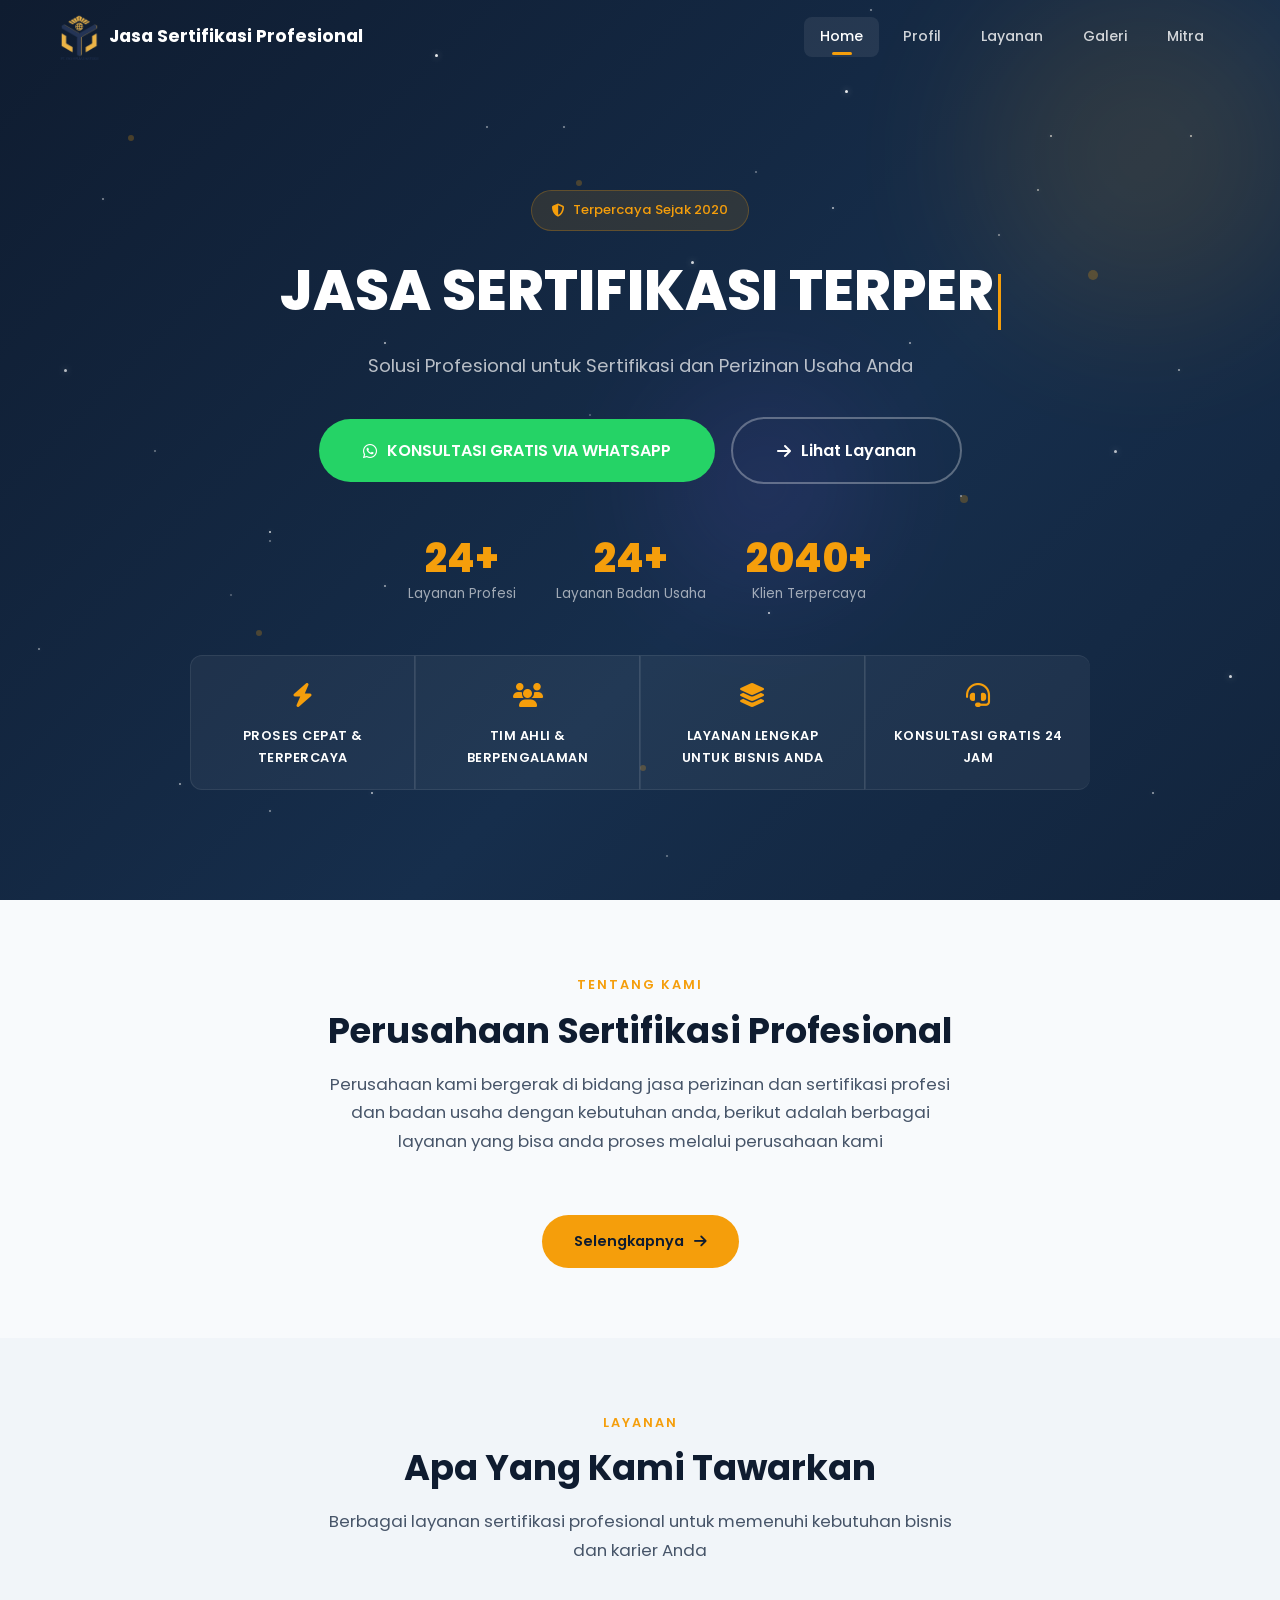
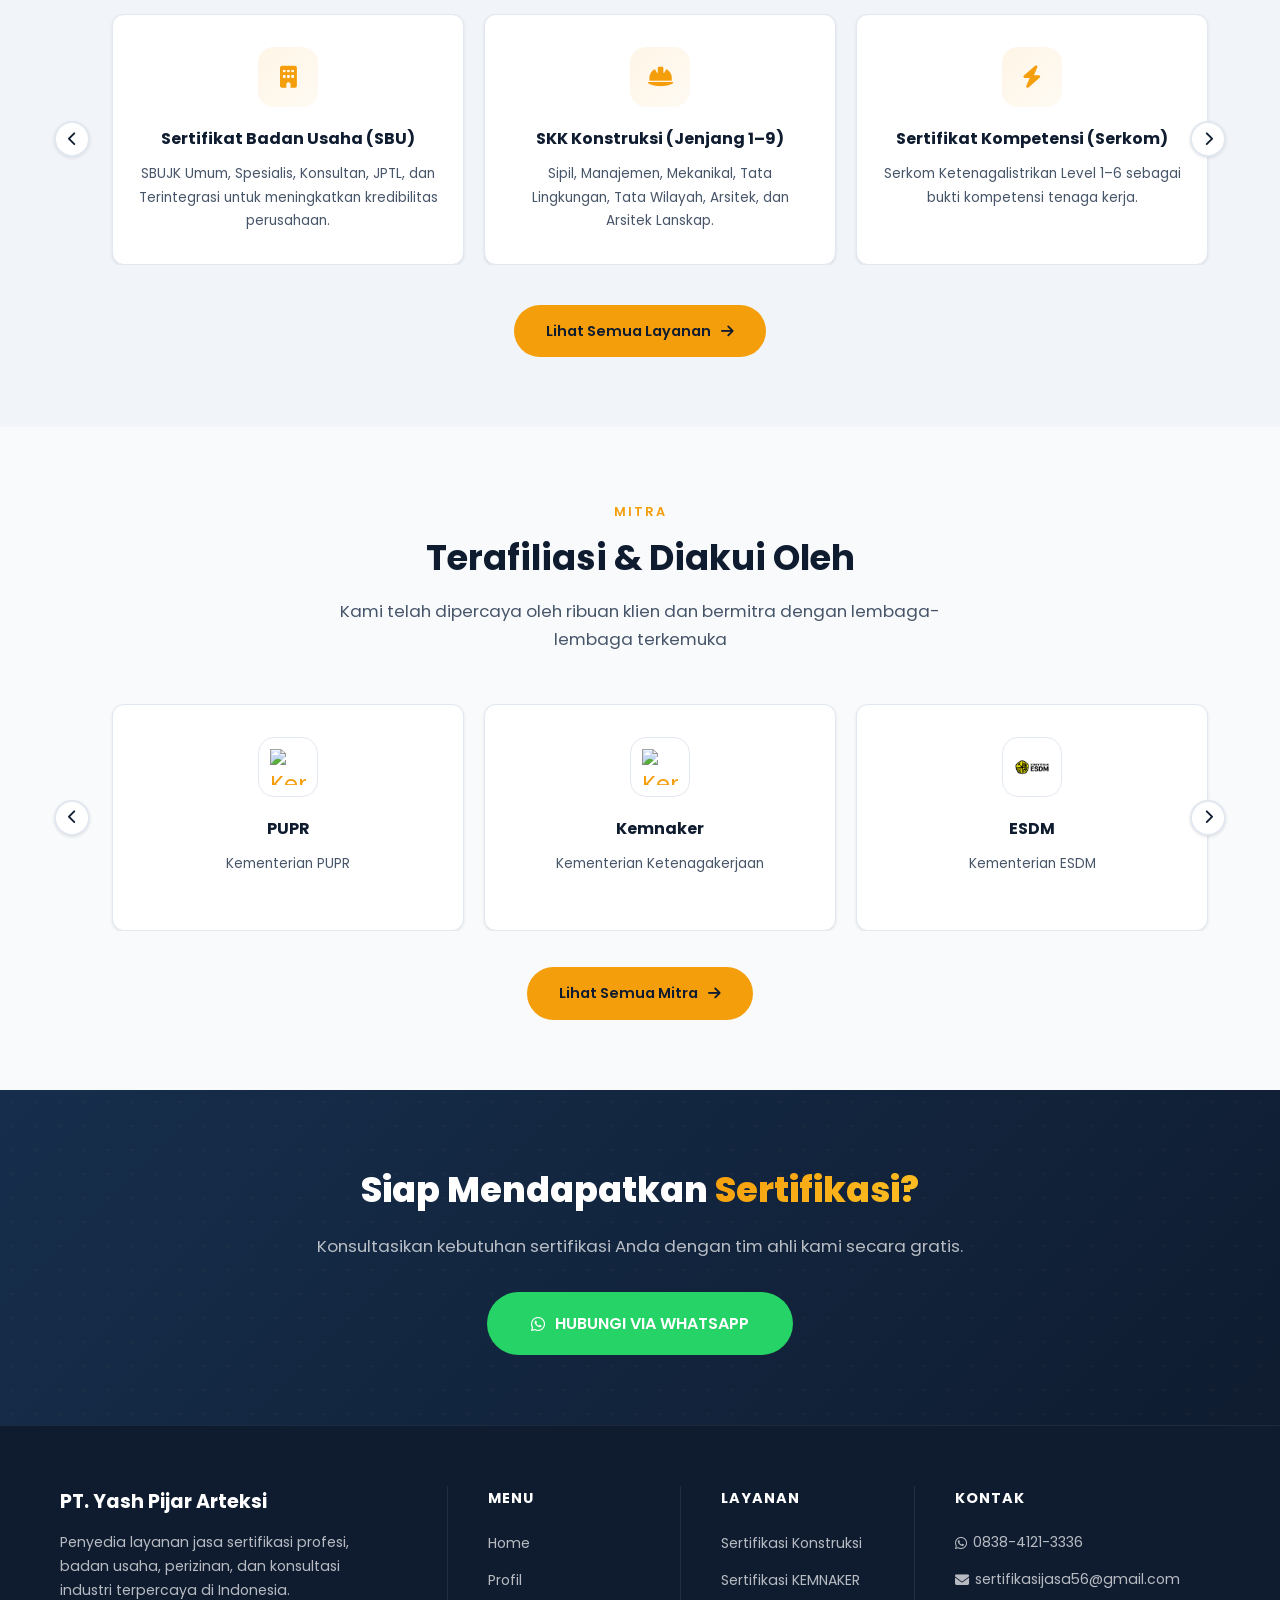
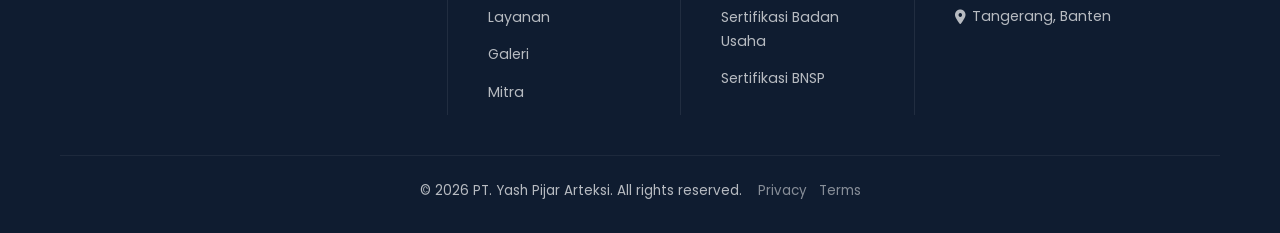
==== index.html @ 89af90b1 "hilangkan render-blocking: inline seluruh CSS ke HTML, hapus preload redundant" ====
<!DOCTYPE html>
<html lang="id">
<head>
  <meta charset="UTF-8">
  <meta name="viewport" content="width=device-width, initial-scale=1.0, maximum-scale=1.0, user-scalable=no">
  <title>PT. Yash Pijar Arteksi | Jasa Sertifikasi Profesi & Badan Usaha</title>
  <meta name="description" content="PT. Yash Pijar Arteksi — jasa sertifikasi profesi dan badan usaha terpercaya di Tangerang. SKK Konstruksi, SBU, ISO, Serkom, dan perizinan usaha.">
  <meta name="robots" content="index, follow">
  <link rel="canonical" href="https://sertifikasijasa.my.id/">
  <meta property="og:title" content="PT. Yash Pijar Arteksi | Jasa Sertifikasi Profesi & Badan Usaha">
  <meta property="og:description" content="PT. Yash Pijar Arteksi — jasa sertifikasi profesi dan badan usaha terpercaya di Tangerang. SKK Konstruksi, SBU, ISO, Serkom, dan perizinan usaha.">
  <meta property="og:image" content="https://sertifikasijasa.my.id/assets/Logo/logo-pt-yash-pijar-arteksi-rev.png">
  <meta property="og:url" content="https://sertifikasijasa.my.id/">
  <meta property="og:type" content="website">
  <meta property="og:locale" content="id_ID">
  <meta name="twitter:card" content="summary_large_image">
  <meta name="twitter:title" content="PT. Yash Pijar Arteksi | Jasa Sertifikasi Profesi & Badan Usaha">
  <meta name="twitter:description" content="PT. Yash Pijar Arteksi — jasa sertifikasi profesi dan badan usaha terpercaya di Tangerang.">
  <meta name="twitter:image" content="https://sertifikasijasa.my.id/assets/Logo/logo-pt-yash-pijar-arteksi-rev.png">
  <link rel="icon" type="image/svg+xml" href="assets/Logo/logo-pt-yash-pijar-arteksi-rev.png">
  <link rel="preconnect" href="https://fonts.googleapis.com">
  <link rel="preconnect" href="https://fonts.gstatic.com" crossorigin>
  <link href="https://fonts.googleapis.com/css2?family=Poppins:wght@400;500;600;700;800&display=swap" rel="stylesheet" media="print" onload="this.media='all'"><noscript><link href="https://fonts.googleapis.com/css2?family=Poppins:wght@400;500;600;700;800&display=swap" rel="stylesheet"></noscript>
  <link rel="stylesheet" href="https://cdnjs.cloudflare.com/ajax/libs/font-awesome/6.5.0/css/all.min.css" media="print" onload="this.media='all'"><noscript><link rel="stylesheet" href="https://cdnjs.cloudflare.com/ajax/libs/font-awesome/6.5.0/css/all.min.css"></noscript>
  <style>*,::after,::before{margin:0;padding:0;box-sizing:border-box}:root{--primary:#0F1C30;--secondary:#162E4C;--accent:#F59E0B;--accent-hover:#d97706;--light:#F8FAFC;--text-dark:#1E293B;--text-light:#FFFFFF;--shadow-sm:0 1px 3px rgba(0, 0, 0, 0.1);--shadow-md:0 4px 20px rgba(0, 0, 0, 0.12);--shadow-lg:0 10px 40px rgba(0, 0, 0, 0.2);--radius-sm:8px;--radius-md:12px;--radius-lg:20px;--transition:0.3s cubic-bezier(0.4, 0, 0.2, 1);--font:'Poppins',sans-serif}html{scroll-behavior:smooth;font-size:16px;touch-action:pan-y}body{font-family:var(--font);color:var(--text-dark);background:var(--light);line-height:1.7;overflow-x:hidden}a{text-decoration:none;color:inherit}ul{list-style:none}img{max-width:100%;display:block}.container{max-width:1200px;margin:0 auto;padding:0 20px}.section-padding{padding:70px 0}.section-tag{display:inline-block;font-size:.8rem;font-weight:600;letter-spacing:2px;text-transform:uppercase;color:var(--accent);margin-bottom:12px}.section-title{font-size:2.2rem;font-weight:700;color:var(--primary);margin-bottom:16px;line-height:1.3}.section-subtitle{font-size:1.05rem;color:#475569;max-width:640px;margin:0 auto 50px auto;text-align:center}.text-center{text-align:center}.btn{display:inline-flex;align-items:center;gap:10px;padding:14px 32px;border-radius:50px;font-family:var(--font);font-size:.9rem;font-weight:600;border:none;cursor:pointer;transition:var(--transition);white-space:nowrap}.btn-primary{background:var(--accent);color:var(--primary)}.btn-primary:hover{background:var(--accent-hover);transform:translateY(-2px);box-shadow:0 8px 25px rgba(245,158,11,.35)}.btn-outline{background:0 0;color:var(--text-light);border:2px solid rgba(255,255,255,.3)}.btn-outline:hover{border-color:var(--accent);color:var(--accent);transform:translateY(-2px)}.btn-wa{background:#25d366;color:#fff}.btn-wa:hover{background:#1da851;transform:translateY(-2px);box-shadow:0 8px 25px rgba(37,211,102,.35)}.btn-lg{padding:18px 44px;font-size:1rem}.btn-pulse{animation:pulse 2s infinite}.navbar{position:fixed;top:0;left:0;right:0;z-index:1000;padding:14px 0;transition:var(--transition);background:0 0}.navbar.scrolled{background:rgba(15,28,48,.94);backdrop-filter:blur(16px);-webkit-backdrop-filter:blur(16px);border-bottom:1px solid rgba(255,255,255,.06);padding:10px 0}.navbar .container{display:flex;align-items:center;justify-content:space-between;flex-wrap:nowrap}.nav-logo{display:flex;align-items:center;gap:10px}.nav-logo-img{height:46px;width:auto;display:block}.nav-logo-text{color:var(--text-light);font-weight:700;font-size:1.1rem;white-space:nowrap}.nav-links{display:flex;align-items:center;gap:8px}.nav-links a{color:rgba(255,255,255,.8);padding:8px 16px;border-radius:8px;font-size:.88rem;font-weight:500;transition:var(--transition);position:relative}.nav-links a.active,.nav-links a:hover{color:var(--text-light);background:rgba(255,255,255,.08)}.nav-links a.active::after{content:'';position:absolute;bottom:2px;left:50%;transform:translateX(-50%);width:20px;height:3px;background:var(--accent);border-radius:2px}.nav-hamburger{display:none;flex-direction:column;gap:5px;cursor:pointer;padding:8px;background:rgba(255,255,255,.1);border:none;border-radius:8px;margin-left:8px}.nav-hamburger span{width:26px;height:2.5px;background:var(--text-light);border-radius:2px;transition:var(--transition)}.nav-hamburger.active span:first-child{transform:rotate(45deg) translate(5px,5px)}.nav-hamburger.active span:nth-child(2){opacity:0}.nav-hamburger.active span:nth-child(3){transform:rotate(-45deg) translate(5px,-5px)}.hero{min-height:100vh;background:linear-gradient(135deg,var(--primary) 0,var(--secondary) 60%,#12243c 100%);display:flex;align-items:center;position:relative;overflow:hidden;padding-top:80px}.hero::before{content:'';position:absolute;inset:0;pointer-events:none;z-index:0}.hero-stars{position:absolute;inset:0;pointer-events:none;z-index:0;overflow:hidden}.hero-stars span{position:absolute;width:2px;height:2px;background:#fff;border-radius:50%;box-shadow:0 0 4px rgba(255,255,255,.3);animation:starTwinkle var(--dur,3s) ease-in-out infinite alternate;animation-delay:var(--delay, 0s);opacity:var(--star-op, .4)}.hero-stars span.bright{width:3px;height:3px;box-shadow:0 0 6px rgba(255,255,255,.5),0 0 12px rgba(255,255,255,.15)}@keyframes starTwinkle{0%{opacity:calc(var(--star-op, .4) * .15);transform:scale(.5)}100%{opacity:var(--star-op, .4);transform:scale(1.5)}}.hero-glow{position:absolute;border-radius:50%;pointer-events:none;z-index:0;filter:blur(60px);opacity:.15;animation:glowDrift 12s ease-in-out infinite alternate}.hero-glow.g1{width:400px;height:400px;background:radial-gradient(circle,var(--accent),transparent);top:-5%;right:-5%;animation-delay:0s}.hero-glow.g3{width:250px;height:250px;background:radial-gradient(circle,#8b5cf6,transparent);top:40%;left:50%;animation-delay:-8s}@keyframes glowDrift{0%{transform:translate(0,0) scale(1)}33%{transform:translate(30px,-20px) scale(1.1)}66%{transform:translate(-20px,30px) scale(.9)}100%{transform:translate(15px,-15px) scale(1.05)}}.hero-particles{position:absolute;inset:0;overflow:hidden}.hero-particles span{position:absolute;width:6px;height:6px;background:rgba(245,158,11,.25);border-radius:50%;animation:float 8s infinite ease-in-out}.hero-particles span:first-child{top:15%;left:10%;animation-delay:0s}.hero-particles span:nth-child(2){top:30%;left:85%;animation-delay:1s;width:10px;height:10px}.hero-particles span:nth-child(3){top:70%;left:20%;animation-delay:2s}.hero-particles span:nth-child(4){top:55%;left:75%;animation-delay:3s;width:8px;height:8px}.hero-particles span:nth-child(5){top:85%;left:50%;animation-delay:4s}.hero-particles span:nth-child(6){top:20%;left:45%;animation-delay:.5s}@keyframes float{0%,100%{transform:translateY(0) scale(1);opacity:.4}50%{transform:translateY(-30px) scale(1.3);opacity:.8}}.hero .container{position:relative;z-index:2;text-align:center}.hero-badge{display:inline-flex;align-items:center;gap:8px;background:rgba(245,158,11,.12);border:1px solid rgba(245,158,11,.25);color:var(--accent);padding:8px 20px;border-radius:50px;font-size:.82rem;font-weight:500;margin-bottom:28px}.hero-title{font-size:3.5rem;font-weight:800;color:var(--text-light);line-height:1.15;margin-bottom:20px}.hero-title .highlight{background:linear-gradient(135deg,var(--accent),#fbbf24);-webkit-background-clip:text;-webkit-text-fill-color:transparent;background-clip:text}.hero-title .cursor{display:inline-block;width:3px;height:1em;background:var(--accent);margin-left:4px;animation:blink .8s infinite;vertical-align:text-bottom}@keyframes blink{0%,100%{opacity:1}50%{opacity:0}}.hero-subtitle{font-size:1.15rem;color:rgba(255,255,255,.7);max-width:620px;margin:0 auto 36px auto}.hero-actions{display:flex;align-items:center;justify-content:center;gap:16px;flex-wrap:wrap;margin-bottom:50px}.hero-stats{display:flex;justify-content:center;gap:40px;flex-wrap:wrap}.hero-stat{text-align:center}.hero-stat .number{font-size:2.5rem;font-weight:800;color:var(--accent);line-height:1.2}.hero-stat .label{font-size:.85rem;color:rgba(255,255,255,.6);font-weight:400}.hero-features{display:grid;grid-template-columns:repeat(4,1fr);gap:20px;margin-top:50px;max-width:900px;margin-left:auto;margin-right:auto}.hero-feature{background:rgba(255,255,255,.05);border:1px solid rgba(255,255,255,.08);border-radius:var(--radius-md);padding:20px;text-align:center;transition:var(--transition)}.hero-feature:hover{background:rgba(255,255,255,.1);transform:translateY(-4px)}.hero-feature .icon{font-size:1.5rem;color:var(--accent);margin-bottom:8px}.hero-feature h4{color:var(--text-light);font-size:.8rem;font-weight:600;letter-spacing:.5px}@media (min-width:769px){.hero-features{gap:0}.hero-feature{border-right:1px solid rgba(255,255,255,.12);border-radius:0}.hero-feature:first-child{border-radius:var(--radius-md) 0 0 var(--radius-md)}.hero-feature:last-child{border-right:none;border-radius:0 var(--radius-md) var(--radius-md) 0}.footer-grid>*{border-right:1px solid rgba(255,255,255,.08);padding-right:40px}.footer-grid>:last-child{border-right:none}}.page-header{padding:130px 0 60px;background:linear-gradient(135deg,var(--primary) 0,var(--secondary) 100%);position:relative;overflow:hidden;text-align:center}.page-header::before{content:'';position:absolute;inset:0;background-image:radial-gradient(rgba(255,255,255,.04) 1px,transparent 1px);background-size:30px 30px}.page-header h1{font-size:2.8rem;font-weight:800;color:var(--text-light);margin-bottom:16px;position:relative;z-index:1}.page-header p{font-size:1.1rem;color:rgba(255,255,255,.7);max-width:600px;margin:0 auto;position:relative;z-index:1}.about-grid{display:grid;grid-template-columns:1fr 1fr;gap:60px;align-items:center}.about-content{position:relative;padding-left:24px}.about-content::before{content:'';position:absolute;left:0;top:0;width:4px;height:100%;background:linear-gradient(180deg,var(--accent),var(--accent-hover));border-radius:4px}.about-content>.section-tag{margin-bottom:8px}.about-content>.section-title{margin-bottom:20px}.about-content p{color:#475569;margin-bottom:20px;font-size:1rem;line-height:1.8}.about-content p strong{color:var(--primary)}.about-visual{display:grid;grid-template-columns:1fr 1fr;gap:16px}.about-card{background:var(--text-light);border-radius:var(--radius-md);padding:28px 24px;box-shadow:0 4px 20px rgba(21,45,107,.06);text-align:center;transition:all .3s ease;border:1px solid #e2e8f0}.about-card:hover{transform:translateY(-6px);box-shadow:0 8px 30px rgba(21,45,107,.1);border-color:var(--accent)}.about-card .icon{width:56px;height:56px;border-radius:16px;background:linear-gradient(135deg,rgba(245,158,11,.1),rgba(245,158,11,.05));display:flex;align-items:center;justify-content:center;font-size:1.4rem;color:var(--accent);margin:0 auto 14px;transition:all .3s ease}.about-card:hover .icon{background:linear-gradient(135deg,var(--accent),var(--accent-hover));color:#fff;transform:scale(1.1) rotate(-5deg)}.about-card h4{font-size:1rem;font-weight:700;color:var(--primary);margin-bottom:6px}.about-card p{font-size:.85rem;color:#475569;margin:0}.visi-misi-grid{display:grid;grid-template-columns:1fr 1fr;gap:40px}.misi-card,.visi-card{background:var(--text-light);border-radius:var(--radius-lg);padding:40px;box-shadow:0 4px 20px rgba(21,45,107,.06);border:1px solid #e2e8f0;transition:all .3s ease;position:relative;overflow:hidden}.misi-card::after,.visi-card::after{content:'';position:absolute;top:0;left:0;right:0;height:4px;border-radius:var(--radius-lg) var(--radius-lg) 0 0}.visi-card::after{background:linear-gradient(90deg,var(--secondary),#60a5fa)}.misi-card::after{background:linear-gradient(90deg,var(--accent),var(--accent-hover))}.misi-card:hover,.visi-card:hover{box-shadow:0 12px 40px rgba(21,45,107,.1);transform:translateY(-4px)}.misi-card .icon,.visi-card .icon{width:56px;height:56px;border-radius:16px;display:flex;align-items:center;justify-content:center;font-size:1.4rem;margin-bottom:20px}.visi-card .icon{background:linear-gradient(135deg,#dbeafe,#eff6ff);color:var(--secondary)}.misi-card .icon{background:linear-gradient(135deg,#fef3c7,#fffbeb);color:var(--accent-hover)}.misi-card h3,.visi-card h3{font-size:1.4rem;font-weight:700;color:var(--primary);margin-bottom:14px}.visi-card p{color:#475569;font-style:italic;font-size:1rem}.misi-card ul{display:flex;flex-direction:column;gap:14px}.misi-card ul li{display:flex;align-items:flex-start;gap:12px;color:#475569;font-size:.95rem}.misi-card ul li i{color:var(--accent);margin-top:4px;flex-shrink:0}.keypoints-grid{display:grid;grid-template-columns:repeat(4,1fr);gap:24px}.keypoint-card{background:var(--text-light);border-radius:var(--radius-md);padding:32px 24px;text-align:center;box-shadow:0 4px 20px rgba(21,45,107,.06);border:1px solid #e2e8f0;transition:all .3s ease;position:relative}.keypoint-card:hover{transform:translateY(-8px);box-shadow:0 12px 40px rgba(21,45,107,.1);border-color:var(--accent)}.keypoint-card .icon{width:64px;height:64px;border-radius:50%;background:linear-gradient(135deg,rgba(245,158,11,.1),rgba(245,158,11,.05));display:flex;align-items:center;justify-content:center;font-size:1.5rem;color:var(--accent);margin:0 auto 16px;transition:var(--transition)}.keypoint-card:hover .icon{background:linear-gradient(135deg,var(--accent),var(--accent-hover));color:#fff;transform:scale(1.1)}.keypoint-card h4{font-size:1rem;font-weight:700;color:var(--primary);margin-bottom:8px}.keypoint-card p{font-size:.85rem;color:#475569}.services-list{display:flex;flex-direction:column;gap:40px;max-width:960px;margin:0 auto}.service-item{display:flex;align-items:center;gap:40px;background:var(--text-light);border-radius:var(--radius-lg);padding:0;box-shadow:0 8px 30px rgba(21,45,107,.06);transition:var(--transition);overflow:hidden}.service-item:hover{box-shadow:0 12px 40px rgba(21,45,107,.1);transform:translateY(-4px)}.service-item-img{flex:0 0 280px;height:280px;overflow:hidden}.service-item-img img{width:100%;height:100%;object-fit:cover;display:block;transition:var(--transition)}.service-item:hover .service-item-img img{transform:scale(1.05)}.service-item-body{flex:1;padding:32px 32px 32px 0}.service-item-reverse{flex-direction:row-reverse}.service-item-reverse .service-item-body{padding:32px 0 32px 32px}.service-item-header{display:flex;align-items:center;gap:16px;margin-bottom:16px}.service-item-num{flex-shrink:0;width:48px;height:48px;border-radius:12px;background:linear-gradient(135deg,var(--accent),var(--accent-hover));color:#fff;display:flex;align-items:center;justify-content:center;font-size:1rem;font-weight:800}.service-item-header h3{font-size:1.2rem;font-weight:700;color:var(--primary);line-height:1.3}.service-item-desc{color:#475569;font-size:.92rem;line-height:1.7;margin-bottom:20px}.service-item-tags{display:flex;flex-wrap:wrap;gap:8px}.service-item-tags span{background:linear-gradient(135deg,rgba(245,158,11,.08),rgba(245,158,11,.03));color:#92400e;padding:6px 16px;border-radius:20px;font-size:.8rem;font-weight:600;transition:var(--transition)}.service-item-tags span:hover{background:linear-gradient(135deg,var(--accent),var(--accent-hover));color:#fff;transform:translateY(-2px)}@media (max-width:768px){.services-list{gap:28px}.service-item{flex-direction:column;gap:0}.service-item-reverse{flex-direction:column}.service-item-img{flex:none;width:100%;height:200px}.service-item-body{padding:24px 20px}.service-item-reverse .service-item-body{padding:24px 20px}.service-item-header{gap:12px}.service-item-num{width:40px;height:40px;font-size:.85rem}.service-item-header h3{font-size:1rem}.service-item-desc{font-size:.85rem}.service-item-tags span{font-size:.75rem;padding:4px 12px}}@media (max-width:480px){.services-list{gap:20px}.service-item-img{height:160px}.service-item-body{padding:20px 16px}.service-item-reverse .service-item-body{padding:20px 16px}.service-item-header{flex-direction:column;align-items:flex-start;gap:8px}.service-item-num{width:36px;height:36px;font-size:.8rem}.service-item-header h3{font-size:.92rem}.service-item-desc{font-size:.82rem}.service-item-tags span{font-size:.72rem;padding:4px 10px}}.services-grid.scroll-x{display:flex;gap:20px;overflow-x:auto;scroll-snap-type:x mandatory;flex-wrap:nowrap;touch-action:pan-x;padding:0 52px;-ms-overflow-style:none;scrollbar-width:none}.services-grid.scroll-x::-webkit-scrollbar{display:none}.services-grid.scroll-x>*{flex:0 0 calc(100% / 3);scroll-snap-align:center}.service-card{background:var(--text-light);border-radius:var(--radius-md);padding:32px 24px;text-align:center;box-shadow:var(--shadow-sm);border:1px solid #e2e8f0;transition:var(--transition);position:relative;overflow:hidden}.service-card::before{content:'';position:absolute;top:0;left:0;right:0;height:4px;background:linear-gradient(90deg,var(--accent),var(--accent-hover));transform:scaleX(0);transition:var(--transition)}.service-card:hover::before{transform:scaleX(1)}.service-card:hover{transform:translateY(-8px);box-shadow:var(--shadow-md)}.service-card .icon{width:60px;height:60px;border-radius:16px;background:linear-gradient(135deg,rgba(245,158,11,.1),rgba(245,158,11,.05));display:flex;align-items:center;justify-content:center;font-size:1.4rem;color:var(--accent);margin:0 auto 18px;transition:var(--transition)}.service-card:hover .icon{background:linear-gradient(135deg,var(--accent),var(--accent-hover));color:#fff}.mitra-card-icon{background:var(--text-light)!important;border:1px solid #e2e8f0;overflow:hidden}.mitra-card-icon img{width:36px;height:36px;object-fit:contain;transition:var(--transition)}.service-card:hover .mitra-card-icon img{transform:scale(1.15)}.service-card:hover .mitra-card-icon{background:var(--text-light)!important;border-color:var(--accent);box-shadow:0 0 0 3px rgba(245,158,11,.15)}.service-card h4{font-size:1rem;font-weight:700;color:var(--primary);margin-bottom:10px}.service-card p{font-size:.85rem;color:#475569}.badge-grid{display:grid;grid-template-columns:repeat(4,1fr);gap:14px}.badge-item{background:var(--text-light);border:1px solid #e2e8f0;border-radius:var(--radius-sm);padding:16px 12px;text-align:center;font-size:.78rem;font-weight:600;color:var(--text-dark);transition:var(--transition);cursor:default;box-shadow:var(--shadow-sm)}.badge-item:hover{transform:scale(1.05);border-color:var(--accent);box-shadow:0 8px 25px rgba(245,158,11,.2);color:var(--accent);background:#fffbeb}.badge-item i{display:block;font-size:1.2rem;margin-bottom:6px;color:var(--primary)}.mitra-badge-grid{max-width:800px;margin:0 auto}.mitra-badge{display:flex;flex-direction:column;align-items:center;gap:8px;padding:20px 12px}.mitra-badge img{width:50px;height:50px;object-fit:contain;border-radius:50%;background:#f8fafc;padding:6px;box-shadow:0 2px 8px rgba(21,45,107,.06);transition:var(--transition)}.mitra-badge:hover img{transform:scale(1.15);box-shadow:0 4px 16px rgba(245,158,11,.2)}.mitra-badge span{font-size:.78rem;font-weight:600;color:var(--text-dark)}.layanan-badge .badge-item{cursor:pointer;padding:18px 10px;font-size:.75rem}@media (max-width:480px){.layanan-badge{grid-template-columns:repeat(3,1fr);gap:4px}.layanan-badge .badge-item{padding:8px 4px;font-size:.65rem}}@media (max-width:380px){.layanan-badge{grid-template-columns:repeat(2,1fr);gap:4px}.layanan-badge .badge-item{padding:6px 3px;font-size:.6rem}}.mitra-grid{display:grid;grid-template-columns:repeat(5,1fr);gap:20px}.carousel-scroll{position:relative;display:flex;align-items:center}.carousel-scroll .scroll-x{flex:1}.carousel-btn{display:flex;position:absolute;top:50%;transform:translateY(-50%);z-index:3;width:36px;height:36px;border-radius:50%;border:2px solid #e2e8f0;background:var(--text-light);color:var(--primary);font-size:.9rem;cursor:pointer;align-items:center;justify-content:center;transition:var(--transition);box-shadow:var(--shadow-sm)}.carousel-btn.prev{left:-6px}.carousel-btn.next{right:-6px}.carousel-btn:hover{border-color:var(--accent);color:var(--accent);box-shadow:0 4px 15px rgba(245,158,11,.2)}@media (max-width:768px){.carousel-btn{left:4px;right:auto}.carousel-btn.next{left:auto;right:4px}.carousel-scroll .scroll-x{gap:12px;padding:8px 48px}.carousel-scroll .scroll-x>*{flex:0 0 85%}.services-grid.scroll-x{gap:12px;padding:0 48px}.services-grid.scroll-x>*{flex:0 0 85%}#institusiGrid.scroll-x{display:flex;gap:12px;overflow-x:auto;flex-wrap:nowrap;touch-action:pan-x;padding:0 48px}#institusiGrid.scroll-x>*{flex:0 0 100%;scroll-snap-align:center}}@media (max-width:480px){.carousel-btn{width:30px;height:30px;font-size:.75rem;left:2px}.carousel-btn.next{left:auto;right:2px}.carousel-scroll .scroll-x>*,.services-grid.scroll-x>*{flex:0 0 88%}#institusiGrid.scroll-x>*{flex:0 0 100%}.carousel-scroll .scroll-x{padding:8px 38px}.services-grid.scroll-x{padding:0 38px}#institusiGrid.scroll-x{padding:0 38px}}.gallery-grid{display:grid;grid-template-columns:repeat(4,1fr);gap:16px}.gallery-note{display:flex;align-items:flex-start;gap:14px;margin:-12px auto 32px;max-width:620px;background:linear-gradient(135deg,#f8fafc 0,#eff6ff 100%);border:1px solid #dbeafe;border-left:4px solid var(--accent);border-radius:var(--radius-md);padding:16px 22px;box-shadow:0 2px 8px rgba(245,158,11,.06)}.gallery-note i{color:#fff;font-size:.8rem;margin-top:2px;flex-shrink:0;background:var(--accent);width:22px;height:22px;border-radius:50%;display:flex;align-items:center;justify-content:center}.gallery-note span{font-size:.85rem;color:#475569;line-height:1.7}.gallery-item{border-radius:var(--radius-md);overflow:hidden;box-shadow:0 4px 16px rgba(21,45,107,.06);transition:all .4s cubic-bezier(.34, 1.56, .64, 1);aspect-ratio:1;position:relative;cursor:pointer;border:1px solid #eef2f6}.gallery-item::after{content:'\f00e';font-family:'Font Awesome 6 Free';font-weight:900;position:absolute;top:50%;left:50%;transform:translate(-50%,-50%) scale(0);font-size:1.3rem;color:#fff;background:linear-gradient(135deg,var(--accent),#fbbf24);width:50px;height:50px;border-radius:50%;display:flex;align-items:center;justify-content:center;transition:transform .35s cubic-bezier(.34, 1.56, .64, 1),background .2s ease;z-index:2;pointer-events:none;box-shadow:0 4px 16px rgba(245,158,11,.3)}.gallery-item:hover::after{transform:translate(-50%,-50%) scale(1)}.gallery-item:hover{box-shadow:0 12px 36px rgba(21,45,107,.12);transform:translateY(-4px) scale(1.02);border-color:#fde68a}.gallery-item img{width:100%;height:100%;object-fit:cover;display:block;transition:var(--transition)}.gallery-item:hover img{transform:scale(1.08)}@media (max-width:768px){.gallery-grid{grid-template-columns:repeat(2,1fr);gap:8px}}@media (max-width:480px){.gallery-grid{grid-template-columns:repeat(2,1fr);gap:6px}}.lightbox-overlay{position:fixed;top:0;left:0;width:100%;height:100%;background:rgba(0,0,0,.85);z-index:9999;display:flex;align-items:center;justify-content:center;opacity:0;pointer-events:none;transition:opacity .3s ease}.lightbox-overlay.active{opacity:1;pointer-events:auto}.lightbox-content{position:relative;max-width:720px;width:90%;background:#fff;border-radius:var(--radius-lg);overflow:hidden;box-shadow:0 24px 64px rgba(0,0,0,.3)}.lightbox-img{width:100%;display:block;max-height:60vh;object-fit:contain;background:#f1f5f9}.lightbox-desc{padding:20px 24px 24px;font-size:.85rem;color:#475569;line-height:1.7;background:#fff}.lightbox-close{position:absolute;top:12px;right:14px;width:36px;height:36px;border-radius:50%;border:none;background:rgba(0,0,0,.5);color:#fff;font-size:1.4rem;cursor:pointer;display:flex;align-items:center;justify-content:center;transition:background .2s ease;line-height:1}.lightbox-close:hover{background:rgba(0,0,0,.75)}.mitra-card{background:var(--text-light);border-radius:var(--radius-md);padding:32px 16px;text-align:center;transition:var(--transition);box-shadow:0 6px 24px rgba(21,45,107,.06);display:flex;flex-direction:column;align-items:center;cursor:pointer;position:relative;border:1px solid #eef2f6;overflow:hidden}.mitra-card:hover{transform:translateY(-6px);box-shadow:0 12px 36px rgba(21,45,107,.1)}.mitra-card h4{font-size:.95rem;font-weight:700;color:var(--primary);margin-top:12px;margin-bottom:4px}.mitra-card p{font-size:.78rem;color:#94a3b8;max-width:100%}.mitra-card::before{content:'';position:absolute;top:0;left:0;right:0;height:3px;background:linear-gradient(90deg,var(--accent),#fbbf24);opacity:0;transition:opacity .3s ease}.mitra-card:hover::before{opacity:1}.mitra-card:hover{border-color:#fde68a}.mitra-closing{padding:16px 0 0}.mitra-closing-box{max-width:620px;margin:0 auto 32px;background:linear-gradient(135deg,#f8fafc 0,#eff6ff 100%);border:1px solid #dbeafe;border-left:4px solid var(--accent);border-radius:var(--radius-md);padding:14px 20px;display:flex;align-items:flex-start;gap:10px;box-shadow:0 2px 8px rgba(245,158,11,.06)}.mitra-closing-icon{width:22px;height:22px;border-radius:50%;background:var(--accent);display:flex;align-items:center;justify-content:center;flex-shrink:0;font-size:.72rem;color:#fff;margin-top:3px}.mitra-closing-box p{font-size:.85rem;color:#475569;line-height:1.6;margin:0}.mitra-modal{position:fixed;top:0;left:0;width:100%;height:100%;background:rgba(15,23,42,.65);backdrop-filter:blur(4px);z-index:9998;display:flex;align-items:center;justify-content:center;opacity:0;pointer-events:none;transition:opacity .3s ease}.mitra-modal.active{opacity:1;pointer-events:auto}.mitra-modal-content{background:#fff;border-radius:var(--radius-lg);max-width:480px;width:88%;box-shadow:0 8px 24px rgba(15,23,42,.08),0 24px 64px rgba(15,23,42,.16);position:relative;overflow:hidden;transform:translateY(12px) scale(.97);transition:transform .35s cubic-bezier(.34, 1.56, .64, 1)}.mitra-modal.active .mitra-modal-content{transform:translateY(0) scale(1)}.mitra-modal-header{background:linear-gradient(135deg,var(--primary),#1e40af);padding:24px 32px 20px;text-align:center;position:relative}.mitra-modal-header h3{font-size:1.25rem;font-weight:700;color:#fff;margin-bottom:2px}.mitra-modal-header .mitra-modal-sub{font-size:.82rem;color:rgba(255,255,255,.7);display:block}.mitra-modal-close{position:absolute;top:12px;right:14px;width:30px;height:30px;border-radius:50%;border:none;background:rgba(255,255,255,.2);color:#fff;font-size:1.2rem;cursor:pointer;display:flex;align-items:center;justify-content:center;transition:background .2s ease;z-index:2;line-height:1}.mitra-modal-close:hover{background:rgba(255,255,255,.35)}.mitra-modal-body{padding:32px 32px 36px;display:flex;flex-direction:column;align-items:center}.mitra-modal-logo{width:104px;height:104px;border-radius:50%;border:4px solid #e2e8f0;display:flex;align-items:center;justify-content:center;overflow:hidden;margin:-64px auto 0;background:#fff;box-shadow:0 4px 16px rgba(21,45,107,.1);position:relative;z-index:1}.mitra-modal-logo img{width:100%;height:100%;object-fit:contain;padding:12px}.mitra-modal-body p{font-size:.88rem;color:#475569;line-height:1.8;text-align:left;margin-top:20px;padding-top:20px;border-top:1px solid #f1f5f9}.mitra-slider{position:relative;max-width:960px;margin:48px auto 0;overflow:hidden;padding:0 52px}.mitra-slider-track{display:flex;transition:transform .5s cubic-bezier(.25, .46, .45, .94)}.mitra-slide{flex:0 0 100%;display:flex;flex-direction:column;align-items:center;justify-content:center;text-align:center;padding:40px 24px;box-sizing:border-box}.mitra-slide-logo{width:120px;height:120px;border-radius:50%;background:var(--text-light);box-shadow:0 6px 24px rgba(21,45,107,.06);display:flex;align-items:center;justify-content:center;padding:20px;margin-bottom:20px;transition:transform .3s ease,box-shadow .3s ease}.mitra-slide:hover .mitra-slide-logo{transform:translateY(-6px) scale(1.05);box-shadow:0 12px 36px rgba(21,45,107,.12)}.mitra-slide-logo img{max-width:100%;max-height:100%;object-fit:contain}.mitra-slide h4{font-size:1.05rem;font-weight:700;color:var(--primary);margin-bottom:6px}.mitra-slide p{font-size:.85rem;color:#94a3b8;max-width:260px;line-height:1.4}.mitra-slider-btn{position:absolute;top:50%;transform:translateY(-50%);z-index:3;width:40px;height:40px;border-radius:50%;border:2px solid #e2e8f0;background:var(--text-light);color:var(--primary);font-size:1rem;cursor:pointer;display:flex;align-items:center;justify-content:center;transition:all .3s ease;box-shadow:0 2px 12px rgba(21,45,107,.08)}.mitra-slider-btn:hover{border-color:var(--accent);color:var(--accent);box-shadow:0 4px 16px rgba(245,158,11,.2)}.mitra-slider-prev{left:4px}.mitra-slider-next{right:4px}.mitra-slider-dots{display:flex;justify-content:center;gap:8px;margin-top:20px}.mitra-slider-dots .dot{width:10px;height:10px;border-radius:50%;border:none;background:#cbd5e1;cursor:pointer;transition:all .3s ease;padding:0}.mitra-slider-dots .dot.active{background:var(--primary);transform:scale(1.25)}@media (min-width:769px){.mitra-slider{padding:0 60px}.mitra-slide{flex:0 0 calc(100% / 3)}}@media (max-width:768px){.mitra-slider-btn{width:36px;height:36px;font-size:.9rem}.mitra-slider-dots{display:none}}@media (max-width:480px){.mitra-slider{padding:0 36px}.mitra-slider-btn{width:32px;height:32px;font-size:.8rem}.mitra-slider-prev{left:0}.mitra-slider-next{right:0}.mitra-slide-logo{width:100px;height:100px;padding:16px}}.location-info{display:grid;grid-template-columns:1fr 1.5fr;gap:40px;align-items:start}.location-detail{background:var(--text-light);border-radius:var(--radius-md);padding:32px;box-shadow:var(--shadow-sm);border:1px solid #e2e8f0}.location-detail h3{font-size:1.2rem;font-weight:700;color:var(--primary);margin-bottom:16px}.location-detail .info-item{display:flex;gap:14px;margin-bottom:18px;align-items:flex-start}.location-detail .info-item i{color:var(--accent);font-size:1.1rem;margin-top:4px;width:20px;text-align:center}.location-detail .info-item p{color:#475569;font-size:.92rem}.location-map{border-radius:var(--radius-md);overflow:hidden;box-shadow:var(--shadow-sm);border:1px solid #e2e8f0}.location-map iframe{width:100%;height:320px;display:block;border:none}.cta-section{background:linear-gradient(135deg,var(--secondary) 0,var(--primary) 100%);text-align:center;position:relative;overflow:hidden}.cta-section::before{content:'';position:absolute;inset:0;background-image:radial-gradient(rgba(245,158,11,.06) 1px,transparent 1px);background-size:24px 24px}.cta-section .container{position:relative;z-index:1}.cta-section h2{font-size:2.2rem;font-weight:800;color:var(--text-light);margin-bottom:12px}.cta-section h2 span{background:linear-gradient(135deg,var(--accent),#fbbf24);-webkit-background-clip:text;-webkit-text-fill-color:transparent;background-clip:text}.cta-section p{color:rgba(255,255,255,.7);margin-bottom:32px;font-size:1.05rem}#institusiGrid{display:flex;flex-wrap:wrap;justify-content:center;gap:20px}#institusiGrid .mitra-card{flex:0 0 calc(25% - 20px);max-width:calc(25% - 20px);padding:24px 16px;min-height:200px;justify-content:center}#institusiGrid .logo-wrap{width:80px;height:80px;border-radius:50%;display:flex;align-items:center;justify-content:center;margin:0 auto 16px;overflow:hidden;background:#fff;border:2px solid #e2e8f0;transition:var(--transition)}#institusiGrid .mitra-card:hover .logo-wrap{border-color:var(--accent);box-shadow:0 4px 20px rgba(245,158,11,.2)}#institusiGrid .logo-wrap img{width:100%;height:100%;object-fit:contain;padding:8px}#institusiGrid .mitra-card h4{font-size:.9rem}#institusiGrid .mitra-card p{font-size:.75rem}@media (max-width:1024px){#institusiGrid .mitra-card{flex:0 0 calc(33.33% - 20px);max-width:calc(33.33% - 20px);min-height:180px}}@media (max-width:600px){#institusiGrid{gap:12px}#institusiGrid .mitra-card{flex:0 0 calc(50% - 12px);max-width:calc(50% - 12px);padding:16px 10px;min-height:150px}#institusiGrid .mitra-card:last-child{margin:0 auto}#institusiGrid .logo-wrap{width:56px;height:56px;margin-bottom:10px}#institusiGrid .logo-wrap img{padding:5px}#institusiGrid .mitra-card h4{font-size:.78rem}#institusiGrid .mitra-card p{font-size:.65rem}}@media (max-width:380px){#institusiGrid{gap:10px}#institusiGrid .mitra-card{flex:0 0 calc(50% - 10px);max-width:calc(50% - 10px);padding:12px 6px;min-height:130px}#institusiGrid .mitra-card:last-child{margin:0 auto}#institusiGrid .logo-wrap{width:46px;height:46px;margin-bottom:8px}#institusiGrid .logo-wrap img{padding:4px}#institusiGrid .mitra-card h4{font-size:.7rem}#institusiGrid .mitra-card p{font-size:.6rem}}.section-ringkasan{padding:0 0 32px}.section-badge{padding:40px 0}.section-badge-alt{padding:40px 0;background:#f1f5f9}.badge-grid-ringkasan{display:grid;grid-template-columns:repeat(5,1fr);gap:14px;max-width:900px;margin:24px auto 0}.page-section-header .section-subtitle{margin-bottom:0}@media (max-width:768px){.section-ringkasan{padding:0 0 16px}.section-badge{padding:24px 0}.section-badge-alt{padding:24px 0}.badge-grid-ringkasan{grid-template-columns:repeat(3,1fr);gap:6px}}@media (max-width:480px){.section-ringkasan{padding:0 0 12px}.section-badge{padding:16px 0}.section-badge-alt{padding:16px 0}.badge-grid-ringkasan{grid-template-columns:repeat(3,1fr);gap:4px}.badge-grid-ringkasan .badge-item{padding:6px 4px;font-size:.65rem}}@media (max-width:380px){.section-ringkasan{padding:0 0 8px}.section-badge{padding:12px 0}.section-badge-alt{padding:12px 0}.badge-grid-ringkasan{grid-template-columns:repeat(3,1fr);gap:3px}.badge-grid-ringkasan .badge-item{padding:4px 3px;font-size:.58rem}}.legal-content{max-width:800px;margin:0 auto}.legal-content h2{font-size:1.3rem;color:var(--primary);margin:32px 0 12px}.legal-content li,.legal-content p{color:#475569;font-size:.95rem;line-height:1.8}.legal-content ul{list-style:disc;padding-left:24px;margin-bottom:16px}.legal-content ul li{margin-bottom:6px}.legal-content .updated{color:#94a3b8;font-size:.85rem;margin-bottom:32px}.footer{background:var(--primary);color:rgba(255,255,255,.7);padding:60px 0 30px;border-top:1px solid rgba(255,255,255,.06)}.footer-grid{display:grid;grid-template-columns:2fr 1fr 1fr 1.2fr;gap:40px;margin-bottom:40px}.footer-brand h3{font-size:1.2rem;font-weight:700;color:var(--text-light);margin-bottom:12px}.footer-brand p{font-size:.88rem;line-height:1.7;max-width:320px}.footer-col h4{font-size:.9rem;font-weight:700;color:var(--text-light);margin-bottom:18px;text-transform:uppercase;letter-spacing:1px}.footer-col ul li{margin-bottom:10px}.footer-col ul li a{font-size:.88rem;transition:var(--transition);display:inline-flex;align-items:center;gap:6px}.footer-col ul li a:hover{color:var(--accent);padding-left:4px}.footer-bottom{border-top:1px solid rgba(255,255,255,.06);padding-top:24px;display:flex;justify-content:center;align-items:center;flex-wrap:wrap;gap:12px;font-size:.84rem}.footer-socials{display:flex;gap:12px}.footer-socials a{width:38px;height:38px;border-radius:50%;background:rgba(255,255,255,.06);display:flex;align-items:center;justify-content:center;font-size:.95rem;transition:var(--transition)}.footer-socials a:hover{background:var(--accent);color:var(--primary);transform:translateY(-3px)}.modal-overlay{position:fixed;inset:0;z-index:9999;background:rgba(0,0,0,.6);backdrop-filter:blur(6px);display:none;align-items:center;justify-content:center;padding:20px}.modal-overlay.active{display:flex}.modal{background:var(--text-light);border-radius:var(--radius-lg);width:100%;max-width:480px;padding:40px 36px 32px;position:relative;box-shadow:var(--shadow-lg);animation:modalIn .3s ease}@keyframes modalIn{from{opacity:0;transform:scale(.92) translateY(20px)}to{opacity:1;transform:scale(1) translateY(0)}}.modal-close{position:absolute;top:16px;right:16px;width:36px;height:36px;border-radius:50%;border:none;background:#f1f5f9;color:#475569;font-size:1.1rem;cursor:pointer;display:flex;align-items:center;justify-content:center;transition:var(--transition)}.modal-close:hover{background:#e2e8f0;color:var(--text-dark)}.modal-icon{width:56px;height:56px;border-radius:16px;background:linear-gradient(135deg,rgba(245,158,11,.12),rgba(245,158,11,.06));display:flex;align-items:center;justify-content:center;font-size:1.4rem;color:var(--accent);margin-bottom:16px}.modal h3{font-size:1.3rem;font-weight:700;color:var(--primary);margin-bottom:6px}.modal .modal-service-name{font-size:.9rem;color:#475569;margin-bottom:24px}.modal-form{display:flex;flex-direction:column;gap:16px}.form-group{display:flex;flex-direction:column;gap:6px}.form-group label{font-size:.82rem;font-weight:600;color:var(--text-dark)}.form-group input{padding:12px 16px;border:1.5px solid #e2e8f0;border-radius:var(--radius-sm);font-family:var(--font);font-size:.92rem;color:var(--text-dark);transition:var(--transition);background:var(--light)}.form-group input:focus{outline:0;border-color:var(--accent);box-shadow:0 0 0 3px rgba(245,158,11,.12);background:#fff}.modal-form .btn{width:100%;justify-content:center;margin-top:4px;padding:14px}.badge-item,.service-card{cursor:pointer}.reveal{opacity:0;transform:translateY(30px);transition:opacity .7s ease,transform .7s ease}.reveal.visible{opacity:1;transform:translateY(0)}@keyframes pulse{0%{box-shadow:0 0 0 0 rgba(37,211,102,.5)}70%{box-shadow:0 0 0 16px rgba(37,211,102,0)}100%{box-shadow:0 0 0 0 rgba(37,211,102,0)}}.wa-modal-overlay{position:fixed;inset:0;z-index:10002;background:rgba(0,0,0,.6);backdrop-filter:blur(6px);-webkit-backdrop-filter:blur(6px);display:none;align-items:center;justify-content:center;padding:20px}.wa-modal-overlay.active{display:flex}.wa-modal-content{background:#fff;border-radius:var(--radius-lg);width:100%;max-width:500px;padding:36px 32px 28px;position:relative;box-shadow:0 20px 60px rgba(21,45,107,.3);animation:modalIn .3s ease;max-height:90vh;overflow-y:auto}.wa-modal-close{position:absolute;top:16px;right:16px;width:36px;height:36px;border-radius:50%;border:none;background:#f1f5f9;color:#475569;font-size:1.2rem;cursor:pointer;display:flex;align-items:center;justify-content:center;transition:var(--transition)}.wa-modal-close:hover{background:#e2e8f0;color:var(--text-dark)}.wa-modal-icon{width:56px;height:56px;border-radius:16px;background:linear-gradient(135deg,rgba(37,211,102,.12),rgba(37,211,102,.06));display:flex;align-items:center;justify-content:center;font-size:1.5rem;color:#25d366;margin-bottom:16px}.wa-modal-content h3{font-size:1.3rem;font-weight:700;color:var(--primary);margin-bottom:4px}.wa-modal-desc{font-size:.88rem;color:#475569;margin-bottom:22px}.required{color:#ef4444}.optional{color:#94a3b8;font-weight:400}.field-hint{display:block;font-size:.75rem;color:#94a3b8;margin-top:4px}.tujuan-options{display:flex;gap:10px;flex-wrap:wrap}.tujuan-chip{flex:1;min-width:140px;cursor:pointer}.tujuan-chip input{position:absolute;opacity:0;pointer-events:none}.tujuan-chip span{display:flex;align-items:center;justify-content:center;gap:6px;padding:12px 16px;border:2px solid #e2e8f0;border-radius:12px;font-size:.85rem;font-weight:500;color:#475569;transition:var(--transition);text-align:center;line-height:1.3}.tujuan-chip input:checked+span{border-color:var(--accent);background:#fffbeb;color:var(--primary)}.tujuan-chip span:hover{border-color:var(--accent)}.service-selector{max-height:200px;overflow-y:auto;border:1.5px solid #e2e8f0;border-radius:var(--radius-sm);padding:10px 12px;background:var(--light)}.service-selector::-webkit-scrollbar{width:4px}.service-selector::-webkit-scrollbar-thumb{background:#cbd5e1;border-radius:2px}.service-category{margin-bottom:8px}.service-category:last-child{margin-bottom:0}.service-cat-title{font-size:.72rem;font-weight:700;color:var(--accent);text-transform:uppercase;letter-spacing:.5px;margin-bottom:6px}.service-chips{display:flex;flex-wrap:wrap;gap:6px}.service-chip{padding:5px 10px;font-size:.75rem;font-weight:500;color:#475569;background:#fff;border:1.5px solid #e2e8f0;border-radius:6px;cursor:pointer;transition:var(--transition);white-space:nowrap}.service-chip:hover{border-color:var(--accent);color:var(--primary)}.service-chip.selected{border-color:var(--accent);background:#fffbeb;color:var(--primary);font-weight:600}.wa-modal-content textarea{width:100%;padding:12px 16px;border:1.5px solid #e2e8f0;border-radius:var(--radius-sm);font-family:var(--font);font-size:.9rem;color:var(--text-dark);transition:var(--transition);background:var(--light);resize:vertical}.wa-modal-content textarea:focus{outline:0;border-color:var(--accent);box-shadow:0 0 0 3px rgba(245,158,11,.12);background:#fff}@media (max-width:480px){.wa-modal-content{padding:28px 20px 24px}.wa-modal-content h3{font-size:1.15rem}.tujuan-chip{min-width:100%}.tujuan-chip span{padding:10px 14px;font-size:.82rem}.service-selector{max-height:160px;padding:8px 10px}.service-chip{font-size:.7rem;padding:4px 8px}}@media (max-width:380px){.wa-modal-content{padding:22px 16px 20px}}@media (max-width:1024px){.keypoints-grid,.services-grid{grid-template-columns:repeat(2,1fr)}.badge-grid{grid-template-columns:repeat(4,1fr)}.mitra-grid{grid-template-columns:repeat(3,1fr)}.footer-grid{grid-template-columns:1fr 1fr 1fr}.footer-brand{grid-column:1/-1}.hero-title{font-size:2.6rem}.section-title{font-size:1.7rem}.cta-section h2{font-size:1.8rem}}@media (max-width:768px){.container{padding:0 16px}.section-padding{padding:40px 0}.section-title{font-size:1.3rem;margin-bottom:8px}.section-subtitle{font-size:.9rem;margin-bottom:24px}.hero{min-height:auto;padding:100px 0 50px}.hero-badge{font-size:.75rem;padding:6px 14px;margin-bottom:16px}.hero-title{font-size:1.7rem}.hero-subtitle{font-size:.95rem;margin-bottom:20px}.hero-actions{gap:10px;margin-bottom:28px}.hero-features{grid-template-columns:repeat(2,1fr);gap:10px;margin-top:28px}.hero-feature{padding:14px}.hero-feature .icon{font-size:1.2rem;margin-bottom:4px}.hero-stats{gap:16px}.hero-stat .number{font-size:1.8rem}.hero-stat .label{font-size:.75rem}.about-grid{grid-template-columns:1fr;gap:24px}.about-content{padding-left:16px}.about-content::before{width:3px}.about-card{padding:20px 16px}.visi-misi-grid{grid-template-columns:1fr;gap:20px}.misi-card,.visi-card{padding:24px 20px}.misi-card .icon,.visi-card .icon{width:44px;height:44px;font-size:1.1rem;margin-bottom:14px;border-radius:12px}.keypoints-grid{grid-template-columns:repeat(2,1fr);gap:12px}.keypoint-card{padding:20px 16px}.services-grid{grid-template-columns:1fr!important;gap:14px}.service-card{padding:22px 18px}.badge-grid{grid-template-columns:repeat(4,1fr);gap:6px}.badge-item{padding:10px 6px;font-size:.7rem}.mitra-badge img{width:40px;height:40px}.mitra-badge{padding:14px 8px}.mitra-grid{grid-template-columns:repeat(2,1fr);gap:10px}.mitra-card{padding:16px 10px}.location-info{grid-template-columns:1fr;gap:20px}.location-detail{padding:20px}.footer-grid{grid-template-columns:1fr;gap:32px}.footer-col:nth-child(2),.footer-col:nth-child(3){display:none}.footer-col{text-align:left}.footer-col h4{margin-bottom:14px}.footer-col ul li a{font-size:.85rem}.footer{padding:40px 0 20px}.nav-links{position:fixed;top:0;right:-100%;width:260px;height:100vh;background:rgba(21,45,107,.98);backdrop-filter:blur(20px);flex-direction:column;padding:70px 20px 20px;gap:4px;transition:var(--transition);border-left:1px solid rgba(255,255,255,.06)}.nav-links.open{right:0}.nav-links a{padding:10px 14px;font-size:.92rem;width:100%}.nav-hamburger{display:flex!important}.navbar{padding:14px 0}.page-header{padding:110px 0 40px}.page-header h1{font-size:1.5rem;margin-bottom:8px}.page-header p{font-size:.88rem}.cta-section h2{font-size:1.3rem}.cta-section p{font-size:.9rem;margin-bottom:20px}.btn{padding:10px 22px;font-size:.82rem}.btn-lg{padding:12px 24px;font-size:.85rem}.modal{padding:28px 20px 24px}.modal-icon{width:44px;height:44px;font-size:1.1rem}.modal h3{font-size:1.1rem}.wa-modal-content{padding:28px 20px 24px}.wa-modal-content h3{font-size:1.15rem}.wa-modal-icon{width:48px;height:48px;font-size:1.3rem}.tujuan-chip{min-width:100%}.form-group input,.wa-modal-content textarea{padding:10px 14px;font-size:.85rem}.mitra-closing{padding:12px 0 0}.mitra-closing-box{padding:12px 16px;gap:10px;border-left-width:3px}.mitra-closing-icon{width:20px;height:20px;font-size:.7rem;margin-top:2px}.mitra-closing-box p{font-size:.82rem;line-height:1.6}.mitra-modal-header h3{font-size:1.15rem}.mitra-modal-body p{font-size:.85rem}.gallery-note{padding:14px 18px}.gallery-note span{font-size:.82rem}}@media (max-width:480px){.container{padding:0 12px}.section-padding{padding:28px 0}.section-title{font-size:1.1rem}.section-subtitle{font-size:.82rem;margin-bottom:16px}.hero-title{font-size:1.4rem}.hero-subtitle{font-size:.88rem}.hero-stat .number{font-size:1.5rem}.badge-grid{grid-template-columns:repeat(4,1fr);gap:4px}.badge-item{padding:6px 4px;font-size:.65rem}.mitra-badge img{width:36px;height:36px}.keypoints-grid{grid-template-columns:repeat(2,1fr);gap:10px}.keypoint-card{padding:14px 12px}.keypoint-card .icon{width:44px;height:44px;font-size:1rem;margin-bottom:8px}.service-card{padding:18px 14px}.service-card .icon{width:48px;height:48px;font-size:1.1rem;margin-bottom:12px}.mitra-grid{gap:8px}.mitra-card{padding:12px 8px}.mitra-card h4{font-size:.78rem}.mitra-card p{font-size:.66rem}.nav-logo-img{height:36px}.nav-logo-text{font-size:.9rem}.nav-hamburger span{width:20px;height:2px}.page-header{padding:90px 0 28px}.page-header h1{font-size:1.25rem}.cta-section h2{font-size:1.15rem}.footer{padding:32px 0 16px}.footer-bottom{font-size:.75rem;flex-direction:column;text-align:center}.btn-lg{padding:10px 16px;font-size:.78rem}.modal{padding:22px 16px 20px}.about-visual{grid-template-columns:1fr 1fr;gap:10px}.about-card{padding:14px 12px}.about-card .icon{width:44px;height:44px;font-size:1.1rem;margin-bottom:10px;border-radius:12px}.about-card h4{font-size:.85rem}.about-card p{font-size:.75rem}.misi-card,.visi-card{padding:18px 14px}.service-cat-title{font-size:.68rem}.mitra-closing{padding:8px 0 0}.mitra-closing-box{padding:10px 14px;gap:8px;border-left-width:3px}.mitra-closing-icon{width:18px;height:18px;font-size:.65rem;margin-top:2px}.mitra-closing-box p{font-size:.78rem;line-height:1.55}.mitra-modal-header{padding:20px 24px 16px}.mitra-modal-header h3{font-size:1.1rem}.mitra-modal-body{padding:24px 24px 28px}.mitra-modal-logo{width:80px;height:80px;margin-top:-52px}.mitra-modal-logo img{padding:8px}.mitra-modal-body p{font-size:.82rem;margin-top:16px;padding-top:16px}.gallery-note{padding:12px 16px;border-left-width:3px}.gallery-note span{font-size:.8rem}.lightbox-desc{padding:16px 18px 20px;font-size:.8rem}}@media (max-width:380px){.container{padding:0 10px}.section-padding{padding:24px 0}.hero-title{font-size:1.15rem}.hero-subtitle{font-size:.8rem;margin-bottom:14px}.hero-actions{flex-direction:column;gap:8px}.hero-actions .btn{width:100%;justify-content:center}.hero-stat .number{font-size:1.2rem}.hero-stat .label{font-size:.65rem}.hero-features{margin-top:20px}.nav-logo-img{height:22px}.nav-logo-text{font-size:.65rem}.hero-feature{padding:10px}.hero-feature .icon{font-size:1rem}.hero-feature h4{font-size:.7rem}.badge-grid{grid-template-columns:repeat(4,1fr);gap:3px}.badge-item{padding:4px 3px;font-size:.58rem}.mitra-badge img{width:30px;height:30px}.nav-logo-img{height:30px}.nav-logo-text{font-size:.8rem}.nav-links{width:200px;padding:50px 14px 14px}.section-title{font-size:1rem}.section-subtitle{font-size:.78rem;margin-bottom:14px}.page-header{padding:80px 0 22px}.page-header h1{font-size:1.05rem}.page-header p{font-size:.78rem}.cta-section h2{font-size:1.05rem}.cta-section p{font-size:.82rem;margin-bottom:16px}.btn{padding:8px 16px;font-size:.75rem}.btn-lg{padding:9px 16px;font-size:.75rem}.about-visual{grid-template-columns:1fr 1fr;gap:8px}.about-card{padding:10px 8px}.about-card .icon{width:36px;height:36px;font-size:.95rem;margin-bottom:6px;border-radius:10px}.about-card h4{font-size:.78rem}.about-card p{font-size:.7rem}.misi-card,.visi-card{padding:14px 12px}.misi-card .icon,.visi-card .icon{width:36px;height:36px;font-size:.95rem;margin-bottom:10px;border-radius:10px}.misi-card h3,.visi-card h3{font-size:1.1rem}.misi-card ul li,.visi-card p{font-size:.82rem}.keypoint-card{padding:10px 8px}.keypoint-card .icon{width:36px;height:36px;font-size:.85rem;margin-bottom:6px}.keypoint-card h4{font-size:.75rem}.keypoint-card p{font-size:.68rem}.service-card{padding:14px 12px}.service-card .icon{width:42px;height:42px;font-size:1rem;margin-bottom:10px}.service-card h4{font-size:.82rem}.service-card p{font-size:.75rem}.mitra-card{padding:10px 6px}.mitra-card h4{font-size:.72rem}.mitra-card p{font-size:.6rem}.location-detail{padding:14px}.location-detail h3{font-size:1rem}.location-detail .info-item p{font-size:.82rem}.wa-modal-content{padding:18px 12px 16px}.wa-modal-content h3{font-size:1rem}.wa-modal-desc{font-size:.78rem;margin-bottom:14px}.wa-modal-icon{width:40px;height:40px;font-size:1.1rem;margin-bottom:10px}.tujuan-chip span{padding:8px 10px;font-size:.75rem}.service-chip{font-size:.65rem;padding:3px 6px}.form-group label{font-size:.75rem}.form-group input,.wa-modal-content textarea{padding:8px 10px;font-size:.78rem}.modal{padding:18px 12px 16px}.footer{padding:24px 0 12px}.footer-brand h3{font-size:1rem}.footer-brand p{font-size:.78rem}.mitra-closing-box{padding:8px 12px;gap:6px;flex-direction:row;align-items:flex-start;text-align:left;border-left-width:3px}.mitra-closing-icon{width:16px;height:16px;font-size:.58rem;margin-top:2px}.mitra-closing-box p{font-size:.72rem;line-height:1.5;padding-top:0}.mitra-modal-header{padding:16px 18px 14px}.mitra-modal-header h3{font-size:1rem}.mitra-modal-header .mitra-modal-sub{font-size:.75rem}.mitra-modal-body{padding:20px 18px 24px}.mitra-modal-logo{width:68px;height:68px;margin-top:-44px;border-width:3px}.mitra-modal-logo img{padding:6px}.mitra-modal-body p{font-size:.8rem}.gallery-note{padding:10px 12px}.gallery-note span{font-size:.75rem}.lightbox-desc{padding:12px 12px 16px;font-size:.75rem}.lightbox-content{width:94%}.service-item-img{height:140px}.service-item-body{padding:14px 12px}.service-item-reverse .service-item-body{padding:14px 12px}.service-item-num{width:30px;height:30px;font-size:.72rem}.service-item-header h3{font-size:.82rem}.service-item-desc{font-size:.75rem}.service-item-tags span{font-size:.65rem;padding:3px 8px}.location-detail{padding:16px}.location-detail h3{font-size:.95rem}.misi-card ul li,.visi-card p{font-size:.78rem}}</style>
  <link rel="preload" href="assets/Logo/logo-pt-yash-pijar-arteksi-rev.png" as="image" type="image/png">
  <script type="application/ld+json">
  {
    "@context": "https://schema.org",
    "@type": "Organization",
    "name": "PT. Yash Pijar Arteksi",
    "url": "https://sertifikasijasa.my.id",
    "logo": "https://sertifikasijasa.my.id/assets/Logo/logo-pt-yash-pijar-arteksi-rev.png",
    "contactPoint": {
      "@type": "ContactPoint",
      "telephone": "+62-838-4121-3336",
      "contactType": "customer service",
      "availableLanguage": ["Indonesian"]
    },
    "address": {
      "@type": "PostalAddress",
      "streetAddress": "Ruko Bumi Permata Indah, Jl. Raden Saleh No 48, Karang Mulya",
      "addressLocality": "Karang Tengah, Tangerang",
      "addressRegion": "Banten",
      "postalCode": "15157",
      "addressCountry": "ID"
    }
  }
  </script>
  <script type="application/ld+json">
  {
    "@context": "https://schema.org",
    "@type": "LocalBusiness",
    "name": "PT. Yash Pijar Arteksi",
    "image": "https://sertifikasijasa.my.id/assets/Logo/logo-pt-yash-pijar-arteksi-rev.png",
    "url": "https://sertifikasijasa.my.id",
    "telephone": "+62-838-4121-3336",
    "email": "sertifikasijasa56@gmail.com",
    "address": {
      "@type": "PostalAddress",
      "streetAddress": "Ruko Bumi Permata Indah, Jl. Raden Saleh No 48, Karang Mulya",
      "addressLocality": "Karang Tengah, Tangerang",
      "addressRegion": "Banten",
      "postalCode": "15157",
      "addressCountry": "ID"
    },
    "geo": {
      "@type": "GeoCoordinates",
      "latitude": -6.2,
      "longitude": 106.7
    },
    "openingHoursSpecification": [
      {
        "@type": "OpeningHoursSpecification",
        "dayOfWeek": ["Monday", "Tuesday", "Wednesday", "Thursday", "Friday"],
        "opens": "08:00",
        "closes": "17:00"
      }
    ]
  }
  </script>
</head>
<body>

  <!-- NAVBAR -->
  <nav class="navbar">
    <div class="container">
      <a href="index.html" class="nav-logo">
        <img src="assets/Logo/logo-pt-yash-pijar-arteksi-rev.png" alt="PT. Yash Pijar Arteksi" width="40" height="40" class="nav-logo-img">
        <span class="nav-logo-text">Jasa Sertifikasi Profesional</span>
      </a>
      <div class="nav-links">
        <a href="index.html" class="active">Home</a>
        <a href="profil.html">Profil</a>
        <a href="layanan.html">Layanan</a>
        <a href="galeri.html">Galeri</a>
        <a href="mitra.html">Mitra</a>
      </div>
      <button class="nav-hamburger" aria-label="Menu">
        <span></span>
        <span></span>
        <span></span>
      </button>
    </div>
  </nav>

  <!-- HERO -->
  <section class="hero">
    <div class="hero-particles">
      <span></span><span></span><span></span>
      <span></span><span></span><span></span>
    </div>
    <div class="hero-stars">
      <span style="left:82%;top:15%;--star-op:0.7;--dur:2.7s;--delay:0.7s;"></span>
      <span style="left:14%;top:87%;--star-op:0.6;--dur:2.1s;--delay:0.5s;"></span>
      <span style="left:30%;top:65%;--star-op:0.6;--dur:4.1s;--delay:3.5s;"></span>
      <span class="bright" style="left:54%;top:29%;--star-op:0.8;--dur:4.4s;--delay:0.0s;"></span>
      <span style="left:21%;top:90%;--star-op:0.5;--dur:2.5s;--delay:4.8s;"></span>
      <span style="left:44%;top:14%;--star-op:0.5;--dur:3.1s;--delay:1.7s;"></span>
      <span class="bright" style="left:34%;top:6%;--star-op:0.9;--dur:4.9s;--delay:1.9s;"></span>
      <span style="left:71%;top:38%;--star-op:0.6;--dur:4.1s;--delay:0.2s;"></span>
      <span style="left:30%;top:38%;--star-op:0.7;--dur:4.6s;--delay:1.9s;"></span>
      <span style="left:59%;top:82%;--star-op:0.4;--dur:3.1s;--delay:3.4s;"></span>
      <span style="left:90%;top:88%;--star-op:0.6;--dur:2.5s;--delay:3.6s;"></span>
      <span style="left:21%;top:60%;--star-op:0.4;--dur:4.8s;--delay:3.4s;"></span>
      <span style="left:29%;top:88%;--star-op:0.7;--dur:4.3s;--delay:1.1s;"></span>
      <span class="bright" style="left:5%;top:41%;--star-op:0.7;--dur:2.6s;--delay:4.7s;"></span>
      <span style="left:92%;top:41%;--star-op:0.6;--dur:3.2s;--delay:4.6s;"></span>
      <span style="left:59%;top:19%;--star-op:0.4;--dur:4.2s;--delay:2.7s;"></span>
      <span class="bright" style="left:96%;top:75%;--star-op:0.8;--dur:3.2s;--delay:1.1s;"></span>
      <span style="left:18%;top:66%;--star-op:0.3;--dur:2.1s;--delay:0.5s;"></span>
      <span style="left:81%;top:21%;--star-op:0.6;--dur:3.2s;--delay:3.0s;"></span>
      <span style="left:60%;top:68%;--star-op:0.8;--dur:4.6s;--delay:0.1s;"></span>
      <span style="left:93%;top:15%;--star-op:0.7;--dur:3.0s;--delay:1.5s;"></span>
      <span style="left:21%;top:59%;--star-op:0.8;--dur:4.6s;--delay:1.3s;"></span>
      <span style="left:65%;top:23%;--star-op:0.7;--dur:2.9s;--delay:3.2s;"></span>
      <span style="left:78%;top:26%;--star-op:0.5;--dur:2.5s;--delay:4.8s;"></span>
      <span style="left:68%;top:1%;--star-op:0.5;--dur:2.3s;--delay:1.8s;"></span>
      <span style="left:8%;top:22%;--star-op:0.5;--dur:3.7s;--delay:2.1s;"></span>
      <span class="bright" style="left:42%;top:77%;--star-op:0.8;--dur:3.3s;--delay:0.9s;"></span>
      <span style="left:75%;top:55%;--star-op:0.5;--dur:4.0s;--delay:1.4s;"></span>
      <span style="left:12%;top:50%;--star-op:0.4;--dur:2.8s;--delay:3.8s;"></span>
      <span class="bright" style="left:87%;top:50%;--star-op:0.7;--dur:3.5s;--delay:2.3s;"></span>
      <span style="left:38%;top:14%;--star-op:0.5;--dur:4.7s;--delay:0.3s;"></span>
      <span style="left:52%;top:95%;--star-op:0.4;--dur:2.2s;--delay:4.1s;"></span>
      <span class="bright" style="left:66%;top:10%;--star-op:0.9;--dur:3.9s;--delay:1.6s;"></span>
      <span style="left:3%;top:72%;--star-op:0.5;--dur:4.5s;--delay:2.9s;"></span>
      <span style="left:46%;top:46%;--star-op:0.3;--dur:2.4s;--delay:3.2s;"></span>
    </div>
    <div class="hero-glow g1"></div>
    <div class="hero-glow g3"></div>
    <div class="container">
      <div class="hero-badge">
        <i class="fas fa-shield-halved"></i> Terpercaya Sejak 2020
      </div>
      <h1 class="hero-title">
        <span id="typing-text"></span><span class="cursor"></span>
      </h1>
      <p class="hero-subtitle">
        Solusi Profesional untuk Sertifikasi dan Perizinan Usaha Anda
      </p>
      <div class="hero-actions">
        <a href="https://wa.me/6283841213336?text=Halo%20ARIL%20HIDAYAT%2C%20saya%20tertarik%20dengan%20jasa%20sertifikasi%20dan%20perizinan%20yang%20ditawarkan.%20Saya%20ingin%20konsultasi." target="_blank" class="btn btn-wa btn-lg btn-pulse wa-link" aria-label="Konsultasi gratis via WhatsApp">
          <i class="fab fa-whatsapp"></i> KONSULTASI GRATIS VIA WHATSAPP
        </a>
        <a href="layanan.html" class="btn btn-outline btn-lg">
          <i class="fas fa-arrow-right"></i> Lihat Layanan
        </a>
      </div>
      <div class="hero-stats">
        <div class="hero-stat">
          <div class="number"><span class="counter" data-target="24">0</span></div>
          <div class="label">Layanan Profesi</div>
        </div>
        <div class="hero-stat">
          <div class="number"><span class="counter" data-target="24">0</span></div>
          <div class="label">Layanan Badan Usaha</div>
        </div>
        <div class="hero-stat">
          <div class="number"><span class="counter" data-target="5000">0</span></div>
          <div class="label">Klien Terpercaya</div>
        </div>
      </div>
      <div class="hero-features">
        <div class="hero-feature reveal">
          <div class="icon"><i class="fas fa-bolt"></i></div>
          <h4>PROSES CEPAT & TERPERCAYA</h4>
        </div>
        <div class="hero-feature reveal">
          <div class="icon"><i class="fas fa-users"></i></div>
          <h4>TIM AHLI & BERPENGALAMAN</h4>
        </div>
        <div class="hero-feature reveal">
          <div class="icon"><i class="fas fa-layer-group"></i></div>
          <h4>LAYANAN LENGKAP UNTUK BISNIS ANDA</h4>
        </div>
        <div class="hero-feature reveal">
          <div class="icon"><i class="fas fa-headset"></i></div>
          <h4>KONSULTASI GRATIS 24 JAM</h4>
        </div>
      </div>
    </div>
  </section>

  <!-- ABOUT PREVIEW -->
  <section class="section-padding">
    <div class="container">
      <div class="text-center reveal">
        <span class="section-tag">Tentang Kami</span>
        <h2 class="section-title">Perusahaan Sertifikasi Profesional</h2>
        <p class="section-subtitle">
          Perusahaan kami bergerak di bidang jasa perizinan dan sertifikasi profesi dan badan usaha dengan kebutuhan anda, berikut adalah berbagai layanan yang bisa anda proses melalui perusahaan kami
        </p>
        <a href="profil.html" class="btn btn-primary" style="margin-top:10px;">
          Selengkapnya <i class="fas fa-arrow-right"></i>
        </a>
      </div>
    </div>
  </section>

  <!-- LAYANAN PREVIEW -->
  <section class="section-padding" style="background:#F1F5F9;">
    <div class="container">
      <div class="text-center reveal">
        <span class="section-tag">Layanan</span>
        <h2 class="section-title">Apa Yang Kami Tawarkan</h2>
        <p class="section-subtitle">
          Berbagai layanan sertifikasi profesional untuk memenuhi kebutuhan bisnis dan karier Anda
        </p>
      </div>
      <div class="carousel-scroll">
        <button class="carousel-btn prev" onclick="scrollCarousel(this, -1)" aria-label="Sebelumnya"><i class="fas fa-chevron-left"></i></button>
        <div class="services-grid scroll-x">
          <div class="service-card reveal">
            <div class="icon"><i class="fas fa-building"></i></div>
            <h4>Sertifikat Badan Usaha (SBU)</h4>
            <p>SBUJK Umum, Spesialis, Konsultan, JPTL, dan Terintegrasi untuk meningkatkan kredibilitas perusahaan.</p>
          </div>
          <div class="service-card reveal">
            <div class="icon"><i class="fas fa-helmet-safety"></i></div>
            <h4>SKK Konstruksi (Jenjang 1–9)</h4>
            <p>Sipil, Manajemen, Mekanikal, Tata Lingkungan, Tata Wilayah, Arsitek, dan Arsitek Lanskap.</p>
          </div>
          <div class="service-card reveal">
            <div class="icon"><i class="fas fa-bolt"></i></div>
            <h4>Sertifikat Kompetensi (Serkom)</h4>
            <p>Serkom Ketenagalistrikan Level 1–6 sebagai bukti kompetensi tenaga kerja.</p>
          </div>
          <div class="service-card reveal">
            <div class="icon"><i class="fas fa-globe"></i></div>
            <h4>Sertifikasi ISO</h4>
            <p>ISO Akreditasi IAF dan ISO Non Akreditasi untuk sistem manajemen yang efektif.</p>
          </div>
          <div class="service-card reveal">
            <div class="icon"><i class="fas fa-file-contract"></i></div>
            <h4>Sertifikat Standar Konstruksi</h4>
            <p>Pengurusan sertifikat standar konstruksi untuk memenuhi persyaratan legalitas usaha.</p>
          </div>
        </div>
        <button class="carousel-btn next" onclick="scrollCarousel(this, 1)" aria-label="Selanjutnya"><i class="fas fa-chevron-right"></i></button>
      </div>
      <div class="text-center reveal" style="margin-top:40px;">
        <a href="layanan.html" class="btn btn-primary">
          Lihat Semua Layanan <i class="fas fa-arrow-right"></i>
        </a>
      </div>
    </div>
  </section>

  <!-- MITRA SLIDER -->
  <section class="section-padding" style="background:#F8FAFC;">
    <div class="container">
      <div class="text-center reveal">
        <span class="section-tag">Mitra</span>
        <h2 class="section-title">Terafiliasi & Diakui Oleh</h2>
        <p class="section-subtitle">
          Kami telah dipercaya oleh ribuan klien dan bermitra dengan lembaga-lembaga terkemuka
        </p>
      </div>
      <div class="carousel-scroll">
        <button class="carousel-btn prev" onclick="scrollCarousel(this, -1)" aria-label="Sebelumnya"><i class="fas fa-chevron-left"></i></button>
        <div class="services-grid mitra-grid-scroll scroll-x">
          <div class="service-card reveal">
            <div class="icon mitra-card-icon"><img src="assets/Mitra/PUPR.svg" alt="Kementerian PUPR" width="50" height="50"></div>
            <h4>PUPR</h4>
            <p>Kementerian PUPR</p>
          </div>
          <div class="service-card reveal">
            <div class="icon mitra-card-icon"><img src="assets/Mitra/kemenker.png" alt="Kementerian Ketenagakerjaan" width="50" height="50"></div>
            <h4>Kemnaker</h4>
            <p>Kementerian Ketenagakerjaan</p>
          </div>
          <div class="service-card reveal">
            <div class="icon mitra-card-icon"><img src="assets/Mitra/ESDM.jpg" alt="Kementerian ESDM" width="50" height="50"></div>
            <h4>ESDM</h4>
            <p>Kementerian ESDM</p>
          </div>
          <div class="service-card reveal">
            <div class="icon mitra-card-icon"><img src="assets/Mitra/iaf_logo.svg" alt="International Accreditation Forum" width="50" height="50"></div>
            <h4>IAF</h4>
            <p>International Accreditation Forum</p>
          </div>
          <div class="service-card reveal">
            <div class="icon mitra-card-icon"><img src="assets/Mitra/KAN.png" alt="Komite Akreditasi Nasional" width="50" height="50"></div>
            <h4>KAN</h4>
            <p>Komite Akreditasi Nasional</p>
          </div>
          <div class="service-card reveal">
            <div class="icon mitra-card-icon"><img src="assets/Mitra/PS3M.png" alt="P3SM" width="50" height="50"></div>
            <h4>P3SM</h4>
            <p>Perkumpulan Profesi Penguji dan Sertifikasi Mutu Indonesia</p>
          </div>
          <div class="service-card reveal">
            <div class="icon mitra-card-icon"><img src="assets/Mitra/BNSP.png" alt="Badan Nasional Sertifikasi Profesi" width="50" height="50"></div>
            <h4>BNSP</h4>
            <p>Badan Nasional Sertifikasi Profesi</p>
          </div>
        </div>
        <button class="carousel-btn next" onclick="scrollCarousel(this, 1)" aria-label="Selanjutnya"><i class="fas fa-chevron-right"></i></button>
      </div>
      <div class="text-center reveal" style="margin-top:36px;">
        <a href="mitra.html" class="btn btn-primary">
          Lihat Semua Mitra <i class="fas fa-arrow-right"></i>
        </a>
      </div>
    </div>
  </section>

  <!-- CTA -->
  <section class="cta-section section-padding">
    <div class="container">
      <div class="reveal">
        <h2>Siap Mendapatkan <span>Sertifikasi?</span></h2>
        <p>Konsultasikan kebutuhan sertifikasi Anda dengan tim ahli kami secara gratis.</p>
        <a href="https://wa.me/6283841213336?text=Halo%20ARIL%20HIDAYAT%2C%20saya%20tertarik%20dengan%20jasa%20sertifikasi%20dan%20perizinan%20yang%20ditawarkan.%20Saya%20ingin%20konsultasi." target="_blank" class="btn btn-wa btn-lg wa-link" aria-label="Hubungi via WhatsApp">
          <i class="fab fa-whatsapp"></i> HUBUNGI VIA WHATSAPP
        </a>
      </div>
    </div>
  </section>

  <!-- FOOTER -->
  <footer class="footer">
    <div class="container">
      <div class="footer-grid">
        <div class="footer-brand">
          <h3>PT. Yash Pijar Arteksi</h3>
          <p>Penyedia layanan jasa sertifikasi profesi, badan usaha, perizinan, dan konsultasi industri terpercaya di Indonesia.</p>
        </div>
        <div class="footer-col">
          <h4>Menu</h4>
          <ul>
            <li><a href="index.html">Home</a></li>
            <li><a href="profil.html">Profil</a></li>
            <li><a href="layanan.html">Layanan</a></li>
            <li><a href="galeri.html">Galeri</a></li>
            <li><a href="mitra.html">Mitra</a></li>
          </ul>
        </div>
        <div class="footer-col">
          <h4>Layanan</h4>
          <ul>
            <li><a href="layanan.html">Sertifikasi Konstruksi</a></li>
            <li><a href="layanan.html">Sertifikasi KEMNAKER</a></li>
            <li><a href="layanan.html">Sertifikasi Badan Usaha</a></li>
            <li><a href="layanan.html">Sertifikasi BNSP</a></li>
          </ul>
        </div>
        <div class="footer-col">
          <h4>Kontak</h4>
          <ul>
            <li><a href="https://wa.me/6283841213336" target="_blank"><i class="fab fa-whatsapp"></i> 0838-4121-3336</a></li>
            <li><a href="mailto:sertifikasijasa56@gmail.com"><i class="fas fa-envelope"></i> sertifikasijasa56@gmail.com</a></li>
            <li><a href="https://maps.google.com/?q=Ruko+Bumi+Permata+Indah+Jl+Raden+Saleh+No+48+Karang+Mulya+Karang+Tengah+Tangerang+Banten+15157" target="_blank"><i class="fas fa-map-marker-alt"></i> Tangerang, Banten</a></li>
          </ul>
        </div>
      </div>
      <div class="footer-bottom">
        <span>&copy; 2026 PT. Yash Pijar Arteksi. All rights reserved. <a href="privacy.html" style="color:rgba(255,255,255,0.5);margin-left:12px;">Privacy</a> <a href="terms.html" style="color:rgba(255,255,255,0.5);margin-left:8px;">Terms</a></span>
      </div>
    </div>
  </footer>

  <!-- MODAL LAYANAN -->
  <div class="modal-overlay">
    <div class="modal">
      <button class="modal-close" aria-label="Tutup">&times;</button>
      <div class="modal-icon"><i class="fas fa-file-pen"></i></div>
      <h3>Daftar Layanan</h3>
      <p class="modal-service-name" id="modal-service-name">-</p>
      <input type="hidden" id="service-name-input">
      <form class="modal-form">
        <div class="form-group">
          <label for="field-nama">Nama / Asal Perusahaan</label>
          <input type="text" id="field-nama" placeholder="Masukkan nama atau perusahaan Anda" required>
        </div>
        <div class="form-group">
          <label for="field-telepon">Nomor Telepon</label>
          <input type="tel" id="field-telepon" placeholder="0812xxxxxxx" required>
        </div>
        <div class="form-group">
          <label for="field-email">Email <span style="color:#94A3B8;font-weight:400;">(opsional)</span></label>
          <input type="email" id="field-email" placeholder="email@contoh.com">
        </div>
        <button type="submit" class="btn btn-primary">
          <i class="fab fa-whatsapp"></i> Kirim ke WhatsApp
        </button>
      </form>
    </div>
  </div>

  <script defer src="js/main.js"></script>
</body>
</html>
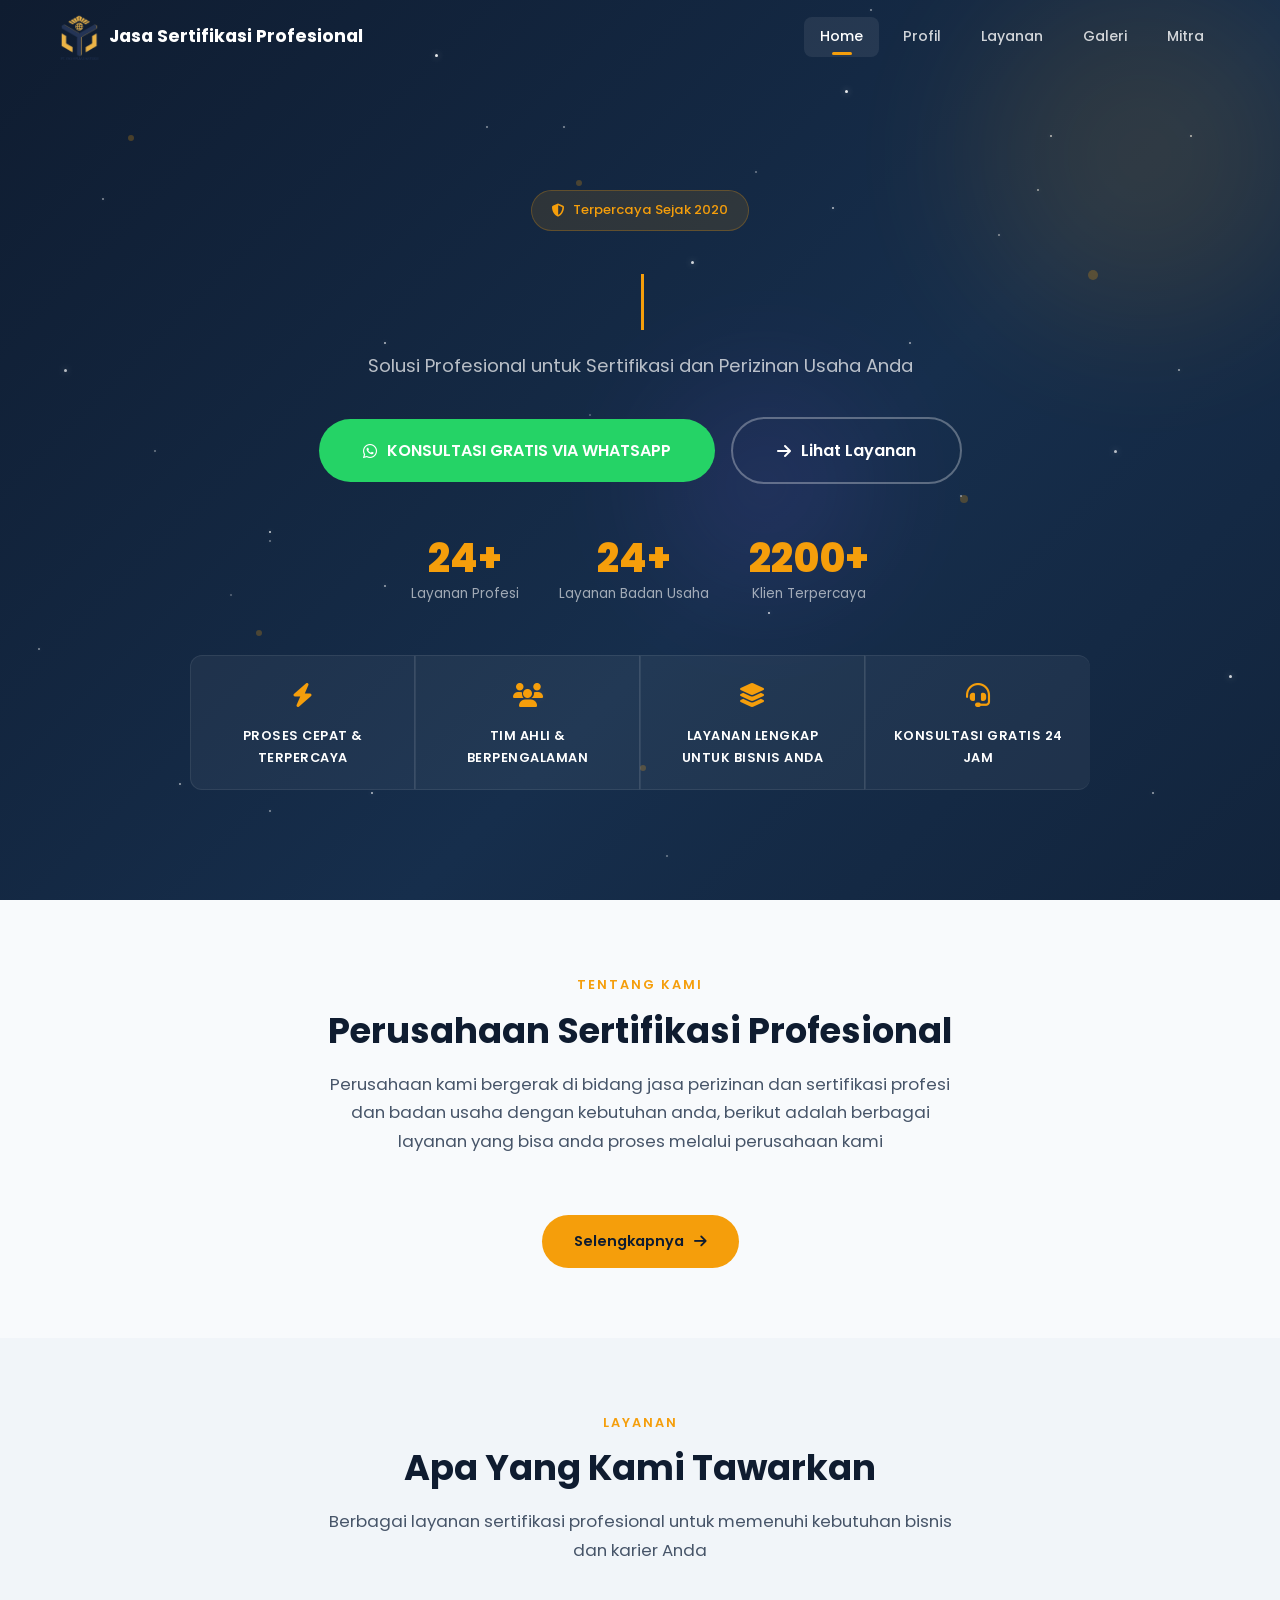
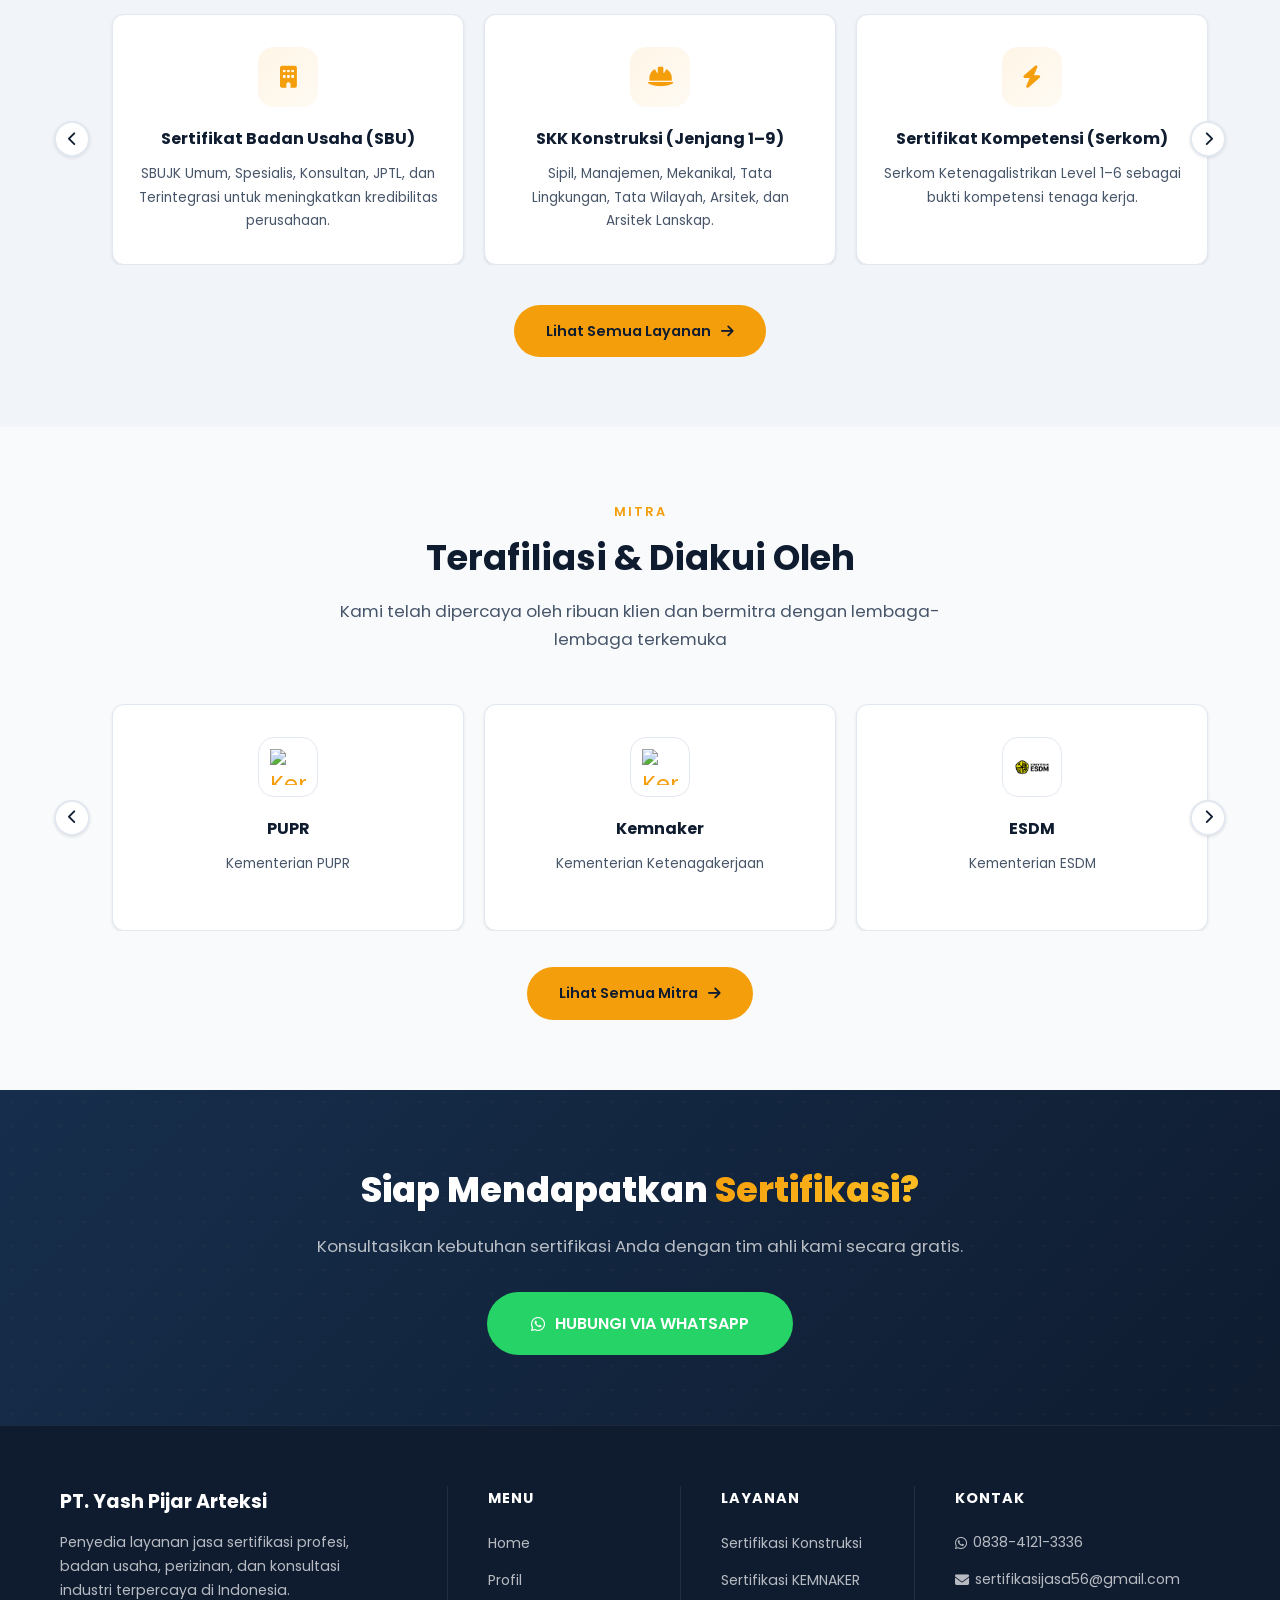
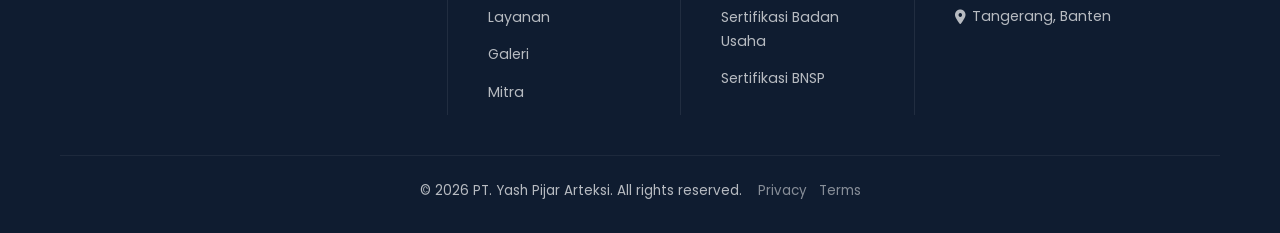
==== commit d24854c7: "performa: render teks hero statis utk LCP, self-host font Poppins, form WA statis di HTML" ====
--- a/index.html
+++ b/index.html
@@ -18,9 +18,9 @@
   <meta name="twitter:description" content="PT. Yash Pijar Arteksi — jasa sertifikasi profesi dan badan usaha terpercaya di Tangerang.">
   <meta name="twitter:image" content="https://sertifikasijasa.my.id/assets/Logo/logo-pt-yash-pijar-arteksi-rev.png">
   <link rel="icon" type="image/svg+xml" href="assets/Logo/logo-pt-yash-pijar-arteksi-rev.png">
-  <link rel="preconnect" href="https://fonts.googleapis.com">
-  <link rel="preconnect" href="https://fonts.gstatic.com" crossorigin>
-  <link href="https://fonts.googleapis.com/css2?family=Poppins:wght@400;500;600;700;800&display=swap" rel="stylesheet" media="print" onload="this.media='all'"><noscript><link href="https://fonts.googleapis.com/css2?family=Poppins:wght@400;500;600;700;800&display=swap" rel="stylesheet"></noscript>
+  <link rel="preload" href="assets/fonts/poppins-400.woff2" as="font" type="font/woff2" crossorigin>
+  <link rel="preload" href="assets/fonts/poppins-800.woff2" as="font" type="font/woff2" crossorigin>
+  <link rel="stylesheet" href="css/fonts.css">
   <link rel="stylesheet" href="https://cdnjs.cloudflare.com/ajax/libs/font-awesome/6.5.0/css/all.min.css" media="print" onload="this.media='all'"><noscript><link rel="stylesheet" href="https://cdnjs.cloudflare.com/ajax/libs/font-awesome/6.5.0/css/all.min.css"></noscript>
   <style>*,::after,::before{margin:0;padding:0;box-sizing:border-box}:root{--primary:#0F1C30;--secondary:#162E4C;--accent:#F59E0B;--accent-hover:#d97706;--light:#F8FAFC;--text-dark:#1E293B;--text-light:#FFFFFF;--shadow-sm:0 1px 3px rgba(0, 0, 0, 0.1);--shadow-md:0 4px 20px rgba(0, 0, 0, 0.12);--shadow-lg:0 10px 40px rgba(0, 0, 0, 0.2);--radius-sm:8px;--radius-md:12px;--radius-lg:20px;--transition:0.3s cubic-bezier(0.4, 0, 0.2, 1);--font:'Poppins',sans-serif}html{scroll-behavior:smooth;font-size:16px;touch-action:pan-y}body{font-family:var(--font);color:var(--text-dark);background:var(--light);line-height:1.7;overflow-x:hidden}a{text-decoration:none;color:inherit}ul{list-style:none}img{max-width:100%;display:block}.container{max-width:1200px;margin:0 auto;padding:0 20px}.section-padding{padding:70px 0}.section-tag{display:inline-block;font-size:.8rem;font-weight:600;letter-spacing:2px;text-transform:uppercase;color:var(--accent);margin-bottom:12px}.section-title{font-size:2.2rem;font-weight:700;color:var(--primary);margin-bottom:16px;line-height:1.3}.section-subtitle{font-size:1.05rem;color:#475569;max-width:640px;margin:0 auto 50px auto;text-align:center}.text-center{text-align:center}.btn{display:inline-flex;align-items:center;gap:10px;padding:14px 32px;border-radius:50px;font-family:var(--font);font-size:.9rem;font-weight:600;border:none;cursor:pointer;transition:var(--transition);white-space:nowrap}.btn-primary{background:var(--accent);color:var(--primary)}.btn-primary:hover{background:var(--accent-hover);transform:translateY(-2px);box-shadow:0 8px 25px rgba(245,158,11,.35)}.btn-outline{background:0 0;color:var(--text-light);border:2px solid rgba(255,255,255,.3)}.btn-outline:hover{border-color:var(--accent);color:var(--accent);transform:translateY(-2px)}.btn-wa{background:#25d366;color:#fff}.btn-wa:hover{background:#1da851;transform:translateY(-2px);box-shadow:0 8px 25px rgba(37,211,102,.35)}.btn-lg{padding:18px 44px;font-size:1rem}.btn-pulse{animation:pulse 2s infinite}.navbar{position:fixed;top:0;left:0;right:0;z-index:1000;padding:14px 0;transition:var(--transition);background:0 0}.navbar.scrolled{background:rgba(15,28,48,.94);backdrop-filter:blur(16px);-webkit-backdrop-filter:blur(16px);border-bottom:1px solid rgba(255,255,255,.06);padding:10px 0}.navbar .container{display:flex;align-items:center;justify-content:space-between;flex-wrap:nowrap}.nav-logo{display:flex;align-items:center;gap:10px}.nav-logo-img{height:46px;width:auto;display:block}.nav-logo-text{color:var(--text-light);font-weight:700;font-size:1.1rem;white-space:nowrap}.nav-links{display:flex;align-items:center;gap:8px}.nav-links a{color:rgba(255,255,255,.8);padding:8px 16px;border-radius:8px;font-size:.88rem;font-weight:500;transition:var(--transition);position:relative}.nav-links a.active,.nav-links a:hover{color:var(--text-light);background:rgba(255,255,255,.08)}.nav-links a.active::after{content:'';position:absolute;bottom:2px;left:50%;transform:translateX(-50%);width:20px;height:3px;background:var(--accent);border-radius:2px}.nav-hamburger{display:none;flex-direction:column;gap:5px;cursor:pointer;padding:8px;background:rgba(255,255,255,.1);border:none;border-radius:8px;margin-left:8px}.nav-hamburger span{width:26px;height:2.5px;background:var(--text-light);border-radius:2px;transition:var(--transition)}.nav-hamburger.active span:first-child{transform:rotate(45deg) translate(5px,5px)}.nav-hamburger.active span:nth-child(2){opacity:0}.nav-hamburger.active span:nth-child(3){transform:rotate(-45deg) translate(5px,-5px)}.hero{min-height:100vh;background:linear-gradient(135deg,var(--primary) 0,var(--secondary) 60%,#12243c 100%);display:flex;align-items:center;position:relative;overflow:hidden;padding-top:80px}.hero::before{content:'';position:absolute;inset:0;pointer-events:none;z-index:0}.hero-stars{position:absolute;inset:0;pointer-events:none;z-index:0;overflow:hidden}.hero-stars span{position:absolute;width:2px;height:2px;background:#fff;border-radius:50%;box-shadow:0 0 4px rgba(255,255,255,.3);animation:starTwinkle var(--dur,3s) ease-in-out infinite alternate;animation-delay:var(--delay, 0s);opacity:var(--star-op, .4)}.hero-stars span.bright{width:3px;height:3px;box-shadow:0 0 6px rgba(255,255,255,.5),0 0 12px rgba(255,255,255,.15)}@keyframes starTwinkle{0%{opacity:calc(var(--star-op, .4) * .15);transform:scale(.5)}100%{opacity:var(--star-op, .4);transform:scale(1.5)}}.hero-glow{position:absolute;border-radius:50%;pointer-events:none;z-index:0;filter:blur(60px);opacity:.15;animation:glowDrift 12s ease-in-out infinite alternate}.hero-glow.g1{width:400px;height:400px;background:radial-gradient(circle,var(--accent),transparent);top:-5%;right:-5%;animation-delay:0s}.hero-glow.g3{width:250px;height:250px;background:radial-gradient(circle,#8b5cf6,transparent);top:40%;left:50%;animation-delay:-8s}@keyframes glowDrift{0%{transform:translate(0,0) scale(1)}33%{transform:translate(30px,-20px) scale(1.1)}66%{transform:translate(-20px,30px) scale(.9)}100%{transform:translate(15px,-15px) scale(1.05)}}.hero-particles{position:absolute;inset:0;overflow:hidden}.hero-particles span{position:absolute;width:6px;height:6px;background:rgba(245,158,11,.25);border-radius:50%;animation:float 8s infinite ease-in-out}.hero-particles span:first-child{top:15%;left:10%;animation-delay:0s}.hero-particles span:nth-child(2){top:30%;left:85%;animation-delay:1s;width:10px;height:10px}.hero-particles span:nth-child(3){top:70%;left:20%;animation-delay:2s}.hero-particles span:nth-child(4){top:55%;left:75%;animation-delay:3s;width:8px;height:8px}.hero-particles span:nth-child(5){top:85%;left:50%;animation-delay:4s}.hero-particles span:nth-child(6){top:20%;left:45%;animation-delay:.5s}@keyframes float{0%,100%{transform:translateY(0) scale(1);opacity:.4}50%{transform:translateY(-30px) scale(1.3);opacity:.8}}.hero .container{position:relative;z-index:2;text-align:center}.hero-badge{display:inline-flex;align-items:center;gap:8px;background:rgba(245,158,11,.12);border:1px solid rgba(245,158,11,.25);color:var(--accent);padding:8px 20px;border-radius:50px;font-size:.82rem;font-weight:500;margin-bottom:28px}.hero-title{font-size:3.5rem;font-weight:800;color:var(--text-light);line-height:1.15;margin-bottom:20px}.hero-title .highlight{background:linear-gradient(135deg,var(--accent),#fbbf24);-webkit-background-clip:text;-webkit-text-fill-color:transparent;background-clip:text}.hero-title .cursor{display:inline-block;width:3px;height:1em;background:var(--accent);margin-left:4px;animation:blink .8s infinite;vertical-align:text-bottom}@keyframes blink{0%,100%{opacity:1}50%{opacity:0}}.hero-subtitle{font-size:1.15rem;color:rgba(255,255,255,.7);max-width:620px;margin:0 auto 36px auto}.hero-actions{display:flex;align-items:center;justify-content:center;gap:16px;flex-wrap:wrap;margin-bottom:50px}.hero-stats{display:flex;justify-content:center;gap:40px;flex-wrap:wrap}.hero-stat{text-align:center}.hero-stat .number{font-size:2.5rem;font-weight:800;color:var(--accent);line-height:1.2}.hero-stat .label{font-size:.85rem;color:rgba(255,255,255,.6);font-weight:400}.hero-features{display:grid;grid-template-columns:repeat(4,1fr);gap:20px;margin-top:50px;max-width:900px;margin-left:auto;margin-right:auto}.hero-feature{background:rgba(255,255,255,.05);border:1px solid rgba(255,255,255,.08);border-radius:var(--radius-md);padding:20px;text-align:center;transition:var(--transition)}.hero-feature:hover{background:rgba(255,255,255,.1);transform:translateY(-4px)}.hero-feature .icon{font-size:1.5rem;color:var(--accent);margin-bottom:8px}.hero-feature h4{color:var(--text-light);font-size:.8rem;font-weight:600;letter-spacing:.5px}@media (min-width:769px){.hero-features{gap:0}.hero-feature{border-right:1px solid rgba(255,255,255,.12);border-radius:0}.hero-feature:first-child{border-radius:var(--radius-md) 0 0 var(--radius-md)}.hero-feature:last-child{border-right:none;border-radius:0 var(--radius-md) var(--radius-md) 0}.footer-grid>*{border-right:1px solid rgba(255,255,255,.08);padding-right:40px}.footer-grid>:last-child{border-right:none}}.page-header{padding:130px 0 60px;background:linear-gradient(135deg,var(--primary) 0,var(--secondary) 100%);position:relative;overflow:hidden;text-align:center}.page-header::before{content:'';position:absolute;inset:0;background-image:radial-gradient(rgba(255,255,255,.04) 1px,transparent 1px);background-size:30px 30px}.page-header h1{font-size:2.8rem;font-weight:800;color:var(--text-light);margin-bottom:16px;position:relative;z-index:1}.page-header p{font-size:1.1rem;color:rgba(255,255,255,.7);max-width:600px;margin:0 auto;position:relative;z-index:1}.about-grid{display:grid;grid-template-columns:1fr 1fr;gap:60px;align-items:center}.about-content{position:relative;padding-left:24px}.about-content::before{content:'';position:absolute;left:0;top:0;width:4px;height:100%;background:linear-gradient(180deg,var(--accent),var(--accent-hover));border-radius:4px}.about-content>.section-tag{margin-bottom:8px}.about-content>.section-title{margin-bottom:20px}.about-content p{color:#475569;margin-bottom:20px;font-size:1rem;line-height:1.8}.about-content p strong{color:var(--primary)}.about-visual{display:grid;grid-template-columns:1fr 1fr;gap:16px}.about-card{background:var(--text-light);border-radius:var(--radius-md);padding:28px 24px;box-shadow:0 4px 20px rgba(21,45,107,.06);text-align:center;transition:all .3s ease;border:1px solid #e2e8f0}.about-card:hover{transform:translateY(-6px);box-shadow:0 8px 30px rgba(21,45,107,.1);border-color:var(--accent)}.about-card .icon{width:56px;height:56px;border-radius:16px;background:linear-gradient(135deg,rgba(245,158,11,.1),rgba(245,158,11,.05));display:flex;align-items:center;justify-content:center;font-size:1.4rem;color:var(--accent);margin:0 auto 14px;transition:all .3s ease}.about-card:hover .icon{background:linear-gradient(135deg,var(--accent),var(--accent-hover));color:#fff;transform:scale(1.1) rotate(-5deg)}.about-card h4{font-size:1rem;font-weight:700;color:var(--primary);margin-bottom:6px}.about-card p{font-size:.85rem;color:#475569;margin:0}.visi-misi-grid{display:grid;grid-template-columns:1fr 1fr;gap:40px}.misi-card,.visi-card{background:var(--text-light);border-radius:var(--radius-lg);padding:40px;box-shadow:0 4px 20px rgba(21,45,107,.06);border:1px solid #e2e8f0;transition:all .3s ease;position:relative;overflow:hidden}.misi-card::after,.visi-card::after{content:'';position:absolute;top:0;left:0;right:0;height:4px;border-radius:var(--radius-lg) var(--radius-lg) 0 0}.visi-card::after{background:linear-gradient(90deg,var(--secondary),#60a5fa)}.misi-card::after{background:linear-gradient(90deg,var(--accent),var(--accent-hover))}.misi-card:hover,.visi-card:hover{box-shadow:0 12px 40px rgba(21,45,107,.1);transform:translateY(-4px)}.misi-card .icon,.visi-card .icon{width:56px;height:56px;border-radius:16px;display:flex;align-items:center;justify-content:center;font-size:1.4rem;margin-bottom:20px}.visi-card .icon{background:linear-gradient(135deg,#dbeafe,#eff6ff);color:var(--secondary)}.misi-card .icon{background:linear-gradient(135deg,#fef3c7,#fffbeb);color:var(--accent-hover)}.misi-card h3,.visi-card h3{font-size:1.4rem;font-weight:700;color:var(--primary);margin-bottom:14px}.visi-card p{color:#475569;font-style:italic;font-size:1rem}.misi-card ul{display:flex;flex-direction:column;gap:14px}.misi-card ul li{display:flex;align-items:flex-start;gap:12px;color:#475569;font-size:.95rem}.misi-card ul li i{color:var(--accent);margin-top:4px;flex-shrink:0}.keypoints-grid{display:grid;grid-template-columns:repeat(4,1fr);gap:24px}.keypoint-card{background:var(--text-light);border-radius:var(--radius-md);padding:32px 24px;text-align:center;box-shadow:0 4px 20px rgba(21,45,107,.06);border:1px solid #e2e8f0;transition:all .3s ease;position:relative}.keypoint-card:hover{transform:translateY(-8px);box-shadow:0 12px 40px rgba(21,45,107,.1);border-color:var(--accent)}.keypoint-card .icon{width:64px;height:64px;border-radius:50%;background:linear-gradient(135deg,rgba(245,158,11,.1),rgba(245,158,11,.05));display:flex;align-items:center;justify-content:center;font-size:1.5rem;color:var(--accent);margin:0 auto 16px;transition:var(--transition)}.keypoint-card:hover .icon{background:linear-gradient(135deg,var(--accent),var(--accent-hover));color:#fff;transform:scale(1.1)}.keypoint-card h4{font-size:1rem;font-weight:700;color:var(--primary);margin-bottom:8px}.keypoint-card p{font-size:.85rem;color:#475569}.services-list{display:flex;flex-direction:column;gap:40px;max-width:960px;margin:0 auto}.service-item{display:flex;align-items:center;gap:40px;background:var(--text-light);border-radius:var(--radius-lg);padding:0;box-shadow:0 8px 30px rgba(21,45,107,.06);transition:var(--transition);overflow:hidden}.service-item:hover{box-shadow:0 12px 40px rgba(21,45,107,.1);transform:translateY(-4px)}.service-item-img{flex:0 0 280px;height:280px;overflow:hidden}.service-item-img img{width:100%;height:100%;object-fit:cover;display:block;transition:var(--transition)}.service-item:hover .service-item-img img{transform:scale(1.05)}.service-item-body{flex:1;padding:32px 32px 32px 0}.service-item-reverse{flex-direction:row-reverse}.service-item-reverse .service-item-body{padding:32px 0 32px 32px}.service-item-header{display:flex;align-items:center;gap:16px;margin-bottom:16px}.service-item-num{flex-shrink:0;width:48px;height:48px;border-radius:12px;background:linear-gradient(135deg,var(--accent),var(--accent-hover));color:#fff;display:flex;align-items:center;justify-content:center;font-size:1rem;font-weight:800}.service-item-header h3{font-size:1.2rem;font-weight:700;color:var(--primary);line-height:1.3}.service-item-desc{color:#475569;font-size:.92rem;line-height:1.7;margin-bottom:20px}.service-item-tags{display:flex;flex-wrap:wrap;gap:8px}.service-item-tags span{background:linear-gradient(135deg,rgba(245,158,11,.08),rgba(245,158,11,.03));color:#92400e;padding:6px 16px;border-radius:20px;font-size:.8rem;font-weight:600;transition:var(--transition)}.service-item-tags span:hover{background:linear-gradient(135deg,var(--accent),var(--accent-hover));color:#fff;transform:translateY(-2px)}@media (max-width:768px){.services-list{gap:28px}.service-item{flex-direction:column;gap:0}.service-item-reverse{flex-direction:column}.service-item-img{flex:none;width:100%;height:200px}.service-item-body{padding:24px 20px}.service-item-reverse .service-item-body{padding:24px 20px}.service-item-header{gap:12px}.service-item-num{width:40px;height:40px;font-size:.85rem}.service-item-header h3{font-size:1rem}.service-item-desc{font-size:.85rem}.service-item-tags span{font-size:.75rem;padding:4px 12px}}@media (max-width:480px){.services-list{gap:20px}.service-item-img{height:160px}.service-item-body{padding:20px 16px}.service-item-reverse .service-item-body{padding:20px 16px}.service-item-header{flex-direction:column;align-items:flex-start;gap:8px}.service-item-num{width:36px;height:36px;font-size:.8rem}.service-item-header h3{font-size:.92rem}.service-item-desc{font-size:.82rem}.service-item-tags span{font-size:.72rem;padding:4px 10px}}.services-grid.scroll-x{display:flex;gap:20px;overflow-x:auto;scroll-snap-type:x mandatory;flex-wrap:nowrap;touch-action:pan-x;padding:0 52px;-ms-overflow-style:none;scrollbar-width:none}.services-grid.scroll-x::-webkit-scrollbar{display:none}.services-grid.scroll-x>*{flex:0 0 calc(100% / 3);scroll-snap-align:center}.service-card{background:var(--text-light);border-radius:var(--radius-md);padding:32px 24px;text-align:center;box-shadow:var(--shadow-sm);border:1px solid #e2e8f0;transition:var(--transition);position:relative;overflow:hidden}.service-card::before{content:'';position:absolute;top:0;left:0;right:0;height:4px;background:linear-gradient(90deg,var(--accent),var(--accent-hover));transform:scaleX(0);transition:var(--transition)}.service-card:hover::before{transform:scaleX(1)}.service-card:hover{transform:translateY(-8px);box-shadow:var(--shadow-md)}.service-card .icon{width:60px;height:60px;border-radius:16px;background:linear-gradient(135deg,rgba(245,158,11,.1),rgba(245,158,11,.05));display:flex;align-items:center;justify-content:center;font-size:1.4rem;color:var(--accent);margin:0 auto 18px;transition:var(--transition)}.service-card:hover .icon{background:linear-gradient(135deg,var(--accent),var(--accent-hover));color:#fff}.mitra-card-icon{background:var(--text-light)!important;border:1px solid #e2e8f0;overflow:hidden}.mitra-card-icon img{width:36px;height:36px;object-fit:contain;transition:var(--transition)}.service-card:hover .mitra-card-icon img{transform:scale(1.15)}.service-card:hover .mitra-card-icon{background:var(--text-light)!important;border-color:var(--accent);box-shadow:0 0 0 3px rgba(245,158,11,.15)}.service-card h4{font-size:1rem;font-weight:700;color:var(--primary);margin-bottom:10px}.service-card p{font-size:.85rem;color:#475569}.badge-grid{display:grid;grid-template-columns:repeat(4,1fr);gap:14px}.badge-item{background:var(--text-light);border:1px solid #e2e8f0;border-radius:var(--radius-sm);padding:16px 12px;text-align:center;font-size:.78rem;font-weight:600;color:var(--text-dark);transition:var(--transition);cursor:default;box-shadow:var(--shadow-sm)}.badge-item:hover{transform:scale(1.05);border-color:var(--accent);box-shadow:0 8px 25px rgba(245,158,11,.2);color:var(--accent);background:#fffbeb}.badge-item i{display:block;font-size:1.2rem;margin-bottom:6px;color:var(--primary)}.mitra-badge-grid{max-width:800px;margin:0 auto}.mitra-badge{display:flex;flex-direction:column;align-items:center;gap:8px;padding:20px 12px}.mitra-badge img{width:50px;height:50px;object-fit:contain;border-radius:50%;background:#f8fafc;padding:6px;box-shadow:0 2px 8px rgba(21,45,107,.06);transition:var(--transition)}.mitra-badge:hover img{transform:scale(1.15);box-shadow:0 4px 16px rgba(245,158,11,.2)}.mitra-badge span{font-size:.78rem;font-weight:600;color:var(--text-dark)}.layanan-badge .badge-item{cursor:pointer;padding:18px 10px;font-size:.75rem}@media (max-width:480px){.layanan-badge{grid-template-columns:repeat(3,1fr);gap:4px}.layanan-badge .badge-item{padding:8px 4px;font-size:.65rem}}@media (max-width:380px){.layanan-badge{grid-template-columns:repeat(2,1fr);gap:4px}.layanan-badge .badge-item{padding:6px 3px;font-size:.6rem}}.mitra-grid{display:grid;grid-template-columns:repeat(5,1fr);gap:20px}.carousel-scroll{position:relative;display:flex;align-items:center}.carousel-scroll .scroll-x{flex:1}.carousel-btn{display:flex;position:absolute;top:50%;transform:translateY(-50%);z-index:3;width:36px;height:36px;border-radius:50%;border:2px solid #e2e8f0;background:var(--text-light);color:var(--primary);font-size:.9rem;cursor:pointer;align-items:center;justify-content:center;transition:var(--transition);box-shadow:var(--shadow-sm)}.carousel-btn.prev{left:-6px}.carousel-btn.next{right:-6px}.carousel-btn:hover{border-color:var(--accent);color:var(--accent);box-shadow:0 4px 15px rgba(245,158,11,.2)}@media (max-width:768px){.carousel-btn{left:4px;right:auto}.carousel-btn.next{left:auto;right:4px}.carousel-scroll .scroll-x{gap:12px;padding:8px 48px}.carousel-scroll .scroll-x>*{flex:0 0 85%}.services-grid.scroll-x{gap:12px;padding:0 48px}.services-grid.scroll-x>*{flex:0 0 85%}#institusiGrid.scroll-x{display:flex;gap:12px;overflow-x:auto;flex-wrap:nowrap;touch-action:pan-x;padding:0 48px}#institusiGrid.scroll-x>*{flex:0 0 100%;scroll-snap-align:center}}@media (max-width:480px){.carousel-btn{width:30px;height:30px;font-size:.75rem;left:2px}.carousel-btn.next{left:auto;right:2px}.carousel-scroll .scroll-x>*,.services-grid.scroll-x>*{flex:0 0 88%}#institusiGrid.scroll-x>*{flex:0 0 100%}.carousel-scroll .scroll-x{padding:8px 38px}.services-grid.scroll-x{padding:0 38px}#institusiGrid.scroll-x{padding:0 38px}}.gallery-grid{display:grid;grid-template-columns:repeat(4,1fr);gap:16px}.gallery-note{display:flex;align-items:flex-start;gap:14px;margin:-12px auto 32px;max-width:620px;background:linear-gradient(135deg,#f8fafc 0,#eff6ff 100%);border:1px solid #dbeafe;border-left:4px solid var(--accent);border-radius:var(--radius-md);padding:16px 22px;box-shadow:0 2px 8px rgba(245,158,11,.06)}.gallery-note i{color:#fff;font-size:.8rem;margin-top:2px;flex-shrink:0;background:var(--accent);width:22px;height:22px;border-radius:50%;display:flex;align-items:center;justify-content:center}.gallery-note span{font-size:.85rem;color:#475569;line-height:1.7}.gallery-item{border-radius:var(--radius-md);overflow:hidden;box-shadow:0 4px 16px rgba(21,45,107,.06);transition:all .4s cubic-bezier(.34, 1.56, .64, 1);aspect-ratio:1;position:relative;cursor:pointer;border:1px solid #eef2f6}.gallery-item::after{content:'\f00e';font-family:'Font Awesome 6 Free';font-weight:900;position:absolute;top:50%;left:50%;transform:translate(-50%,-50%) scale(0);font-size:1.3rem;color:#fff;background:linear-gradient(135deg,var(--accent),#fbbf24);width:50px;height:50px;border-radius:50%;display:flex;align-items:center;justify-content:center;transition:transform .35s cubic-bezier(.34, 1.56, .64, 1),background .2s ease;z-index:2;pointer-events:none;box-shadow:0 4px 16px rgba(245,158,11,.3)}.gallery-item:hover::after{transform:translate(-50%,-50%) scale(1)}.gallery-item:hover{box-shadow:0 12px 36px rgba(21,45,107,.12);transform:translateY(-4px) scale(1.02);border-color:#fde68a}.gallery-item img{width:100%;height:100%;object-fit:cover;display:block;transition:var(--transition)}.gallery-item:hover img{transform:scale(1.08)}@media (max-width:768px){.gallery-grid{grid-template-columns:repeat(2,1fr);gap:8px}}@media (max-width:480px){.gallery-grid{grid-template-columns:repeat(2,1fr);gap:6px}}.lightbox-overlay{position:fixed;top:0;left:0;width:100%;height:100%;background:rgba(0,0,0,.85);z-index:9999;display:flex;align-items:center;justify-content:center;opacity:0;pointer-events:none;transition:opacity .3s ease}.lightbox-overlay.active{opacity:1;pointer-events:auto}.lightbox-content{position:relative;max-width:720px;width:90%;background:#fff;border-radius:var(--radius-lg);overflow:hidden;box-shadow:0 24px 64px rgba(0,0,0,.3)}.lightbox-img{width:100%;display:block;max-height:60vh;object-fit:contain;background:#f1f5f9}.lightbox-desc{padding:20px 24px 24px;font-size:.85rem;color:#475569;line-height:1.7;background:#fff}.lightbox-close{position:absolute;top:12px;right:14px;width:36px;height:36px;border-radius:50%;border:none;background:rgba(0,0,0,.5);color:#fff;font-size:1.4rem;cursor:pointer;display:flex;align-items:center;justify-content:center;transition:background .2s ease;line-height:1}.lightbox-close:hover{background:rgba(0,0,0,.75)}.mitra-card{background:var(--text-light);border-radius:var(--radius-md);padding:32px 16px;text-align:center;transition:var(--transition);box-shadow:0 6px 24px rgba(21,45,107,.06);display:flex;flex-direction:column;align-items:center;cursor:pointer;position:relative;border:1px solid #eef2f6;overflow:hidden}.mitra-card:hover{transform:translateY(-6px);box-shadow:0 12px 36px rgba(21,45,107,.1)}.mitra-card h4{font-size:.95rem;font-weight:700;color:var(--primary);margin-top:12px;margin-bottom:4px}.mitra-card p{font-size:.78rem;color:#94a3b8;max-width:100%}.mitra-card::before{content:'';position:absolute;top:0;left:0;right:0;height:3px;background:linear-gradient(90deg,var(--accent),#fbbf24);opacity:0;transition:opacity .3s ease}.mitra-card:hover::before{opacity:1}.mitra-card:hover{border-color:#fde68a}.mitra-closing{padding:16px 0 0}.mitra-closing-box{max-width:620px;margin:0 auto 32px;background:linear-gradient(135deg,#f8fafc 0,#eff6ff 100%);border:1px solid #dbeafe;border-left:4px solid var(--accent);border-radius:var(--radius-md);padding:14px 20px;display:flex;align-items:flex-start;gap:10px;box-shadow:0 2px 8px rgba(245,158,11,.06)}.mitra-closing-icon{width:22px;height:22px;border-radius:50%;background:var(--accent);display:flex;align-items:center;justify-content:center;flex-shrink:0;font-size:.72rem;color:#fff;margin-top:3px}.mitra-closing-box p{font-size:.85rem;color:#475569;line-height:1.6;margin:0}.mitra-modal{position:fixed;top:0;left:0;width:100%;height:100%;background:rgba(15,23,42,.65);backdrop-filter:blur(4px);z-index:9998;display:flex;align-items:center;justify-content:center;opacity:0;pointer-events:none;transition:opacity .3s ease}.mitra-modal.active{opacity:1;pointer-events:auto}.mitra-modal-content{background:#fff;border-radius:var(--radius-lg);max-width:480px;width:88%;box-shadow:0 8px 24px rgba(15,23,42,.08),0 24px 64px rgba(15,23,42,.16);position:relative;overflow:hidden;transform:translateY(12px) scale(.97);transition:transform .35s cubic-bezier(.34, 1.56, .64, 1)}.mitra-modal.active .mitra-modal-content{transform:translateY(0) scale(1)}.mitra-modal-header{background:linear-gradient(135deg,var(--primary),#1e40af);padding:24px 32px 20px;text-align:center;position:relative}.mitra-modal-header h3{font-size:1.25rem;font-weight:700;color:#fff;margin-bottom:2px}.mitra-modal-header .mitra-modal-sub{font-size:.82rem;color:rgba(255,255,255,.7);display:block}.mitra-modal-close{position:absolute;top:12px;right:14px;width:30px;height:30px;border-radius:50%;border:none;background:rgba(255,255,255,.2);color:#fff;font-size:1.2rem;cursor:pointer;display:flex;align-items:center;justify-content:center;transition:background .2s ease;z-index:2;line-height:1}.mitra-modal-close:hover{background:rgba(255,255,255,.35)}.mitra-modal-body{padding:32px 32px 36px;display:flex;flex-direction:column;align-items:center}.mitra-modal-logo{width:104px;height:104px;border-radius:50%;border:4px solid #e2e8f0;display:flex;align-items:center;justify-content:center;overflow:hidden;margin:-64px auto 0;background:#fff;box-shadow:0 4px 16px rgba(21,45,107,.1);position:relative;z-index:1}.mitra-modal-logo img{width:100%;height:100%;object-fit:contain;padding:12px}.mitra-modal-body p{font-size:.88rem;color:#475569;line-height:1.8;text-align:left;margin-top:20px;padding-top:20px;border-top:1px solid #f1f5f9}.mitra-slider{position:relative;max-width:960px;margin:48px auto 0;overflow:hidden;padding:0 52px}.mitra-slider-track{display:flex;transition:transform .5s cubic-bezier(.25, .46, .45, .94)}.mitra-slide{flex:0 0 100%;display:flex;flex-direction:column;align-items:center;justify-content:center;text-align:center;padding:40px 24px;box-sizing:border-box}.mitra-slide-logo{width:120px;height:120px;border-radius:50%;background:var(--text-light);box-shadow:0 6px 24px rgba(21,45,107,.06);display:flex;align-items:center;justify-content:center;padding:20px;margin-bottom:20px;transition:transform .3s ease,box-shadow .3s ease}.mitra-slide:hover .mitra-slide-logo{transform:translateY(-6px) scale(1.05);box-shadow:0 12px 36px rgba(21,45,107,.12)}.mitra-slide-logo img{max-width:100%;max-height:100%;object-fit:contain}.mitra-slide h4{font-size:1.05rem;font-weight:700;color:var(--primary);margin-bottom:6px}.mitra-slide p{font-size:.85rem;color:#94a3b8;max-width:260px;line-height:1.4}.mitra-slider-btn{position:absolute;top:50%;transform:translateY(-50%);z-index:3;width:40px;height:40px;border-radius:50%;border:2px solid #e2e8f0;background:var(--text-light);color:var(--primary);font-size:1rem;cursor:pointer;display:flex;align-items:center;justify-content:center;transition:all .3s ease;box-shadow:0 2px 12px rgba(21,45,107,.08)}.mitra-slider-btn:hover{border-color:var(--accent);color:var(--accent);box-shadow:0 4px 16px rgba(245,158,11,.2)}.mitra-slider-prev{left:4px}.mitra-slider-next{right:4px}.mitra-slider-dots{display:flex;justify-content:center;gap:8px;margin-top:20px}.mitra-slider-dots .dot{width:10px;height:10px;border-radius:50%;border:none;background:#cbd5e1;cursor:pointer;transition:all .3s ease;padding:0}.mitra-slider-dots .dot.active{background:var(--primary);transform:scale(1.25)}@media (min-width:769px){.mitra-slider{padding:0 60px}.mitra-slide{flex:0 0 calc(100% / 3)}}@media (max-width:768px){.mitra-slider-btn{width:36px;height:36px;font-size:.9rem}.mitra-slider-dots{display:none}}@media (max-width:480px){.mitra-slider{padding:0 36px}.mitra-slider-btn{width:32px;height:32px;font-size:.8rem}.mitra-slider-prev{left:0}.mitra-slider-next{right:0}.mitra-slide-logo{width:100px;height:100px;padding:16px}}.location-info{display:grid;grid-template-columns:1fr 1.5fr;gap:40px;align-items:start}.location-detail{background:var(--text-light);border-radius:var(--radius-md);padding:32px;box-shadow:var(--shadow-sm);border:1px solid #e2e8f0}.location-detail h3{font-size:1.2rem;font-weight:700;color:var(--primary);margin-bottom:16px}.location-detail .info-item{display:flex;gap:14px;margin-bottom:18px;align-items:flex-start}.location-detail .info-item i{color:var(--accent);font-size:1.1rem;margin-top:4px;width:20px;text-align:center}.location-detail .info-item p{color:#475569;font-size:.92rem}.location-map{border-radius:var(--radius-md);overflow:hidden;box-shadow:var(--shadow-sm);border:1px solid #e2e8f0}.location-map iframe{width:100%;height:320px;display:block;border:none}.cta-section{background:linear-gradient(135deg,var(--secondary) 0,var(--primary) 100%);text-align:center;position:relative;overflow:hidden}.cta-section::before{content:'';position:absolute;inset:0;background-image:radial-gradient(rgba(245,158,11,.06) 1px,transparent 1px);background-size:24px 24px}.cta-section .container{position:relative;z-index:1}.cta-section h2{font-size:2.2rem;font-weight:800;color:var(--text-light);margin-bottom:12px}.cta-section h2 span{background:linear-gradient(135deg,var(--accent),#fbbf24);-webkit-background-clip:text;-webkit-text-fill-color:transparent;background-clip:text}.cta-section p{color:rgba(255,255,255,.7);margin-bottom:32px;font-size:1.05rem}#institusiGrid{display:flex;flex-wrap:wrap;justify-content:center;gap:20px}#institusiGrid .mitra-card{flex:0 0 calc(25% - 20px);max-width:calc(25% - 20px);padding:24px 16px;min-height:200px;justify-content:center}#institusiGrid .logo-wrap{width:80px;height:80px;border-radius:50%;display:flex;align-items:center;justify-content:center;margin:0 auto 16px;overflow:hidden;background:#fff;border:2px solid #e2e8f0;transition:var(--transition)}#institusiGrid .mitra-card:hover .logo-wrap{border-color:var(--accent);box-shadow:0 4px 20px rgba(245,158,11,.2)}#institusiGrid .logo-wrap img{width:100%;height:100%;object-fit:contain;padding:8px}#institusiGrid .mitra-card h4{font-size:.9rem}#institusiGrid .mitra-card p{font-size:.75rem}@media (max-width:1024px){#institusiGrid .mitra-card{flex:0 0 calc(33.33% - 20px);max-width:calc(33.33% - 20px);min-height:180px}}@media (max-width:600px){#institusiGrid{gap:12px}#institusiGrid .mitra-card{flex:0 0 calc(50% - 12px);max-width:calc(50% - 12px);padding:16px 10px;min-height:150px}#institusiGrid .mitra-card:last-child{margin:0 auto}#institusiGrid .logo-wrap{width:56px;height:56px;margin-bottom:10px}#institusiGrid .logo-wrap img{padding:5px}#institusiGrid .mitra-card h4{font-size:.78rem}#institusiGrid .mitra-card p{font-size:.65rem}}@media (max-width:380px){#institusiGrid{gap:10px}#institusiGrid .mitra-card{flex:0 0 calc(50% - 10px);max-width:calc(50% - 10px);padding:12px 6px;min-height:130px}#institusiGrid .mitra-card:last-child{margin:0 auto}#institusiGrid .logo-wrap{width:46px;height:46px;margin-bottom:8px}#institusiGrid .logo-wrap img{padding:4px}#institusiGrid .mitra-card h4{font-size:.7rem}#institusiGrid .mitra-card p{font-size:.6rem}}.section-ringkasan{padding:0 0 32px}.section-badge{padding:40px 0}.section-badge-alt{padding:40px 0;background:#f1f5f9}.badge-grid-ringkasan{display:grid;grid-template-columns:repeat(5,1fr);gap:14px;max-width:900px;margin:24px auto 0}.page-section-header .section-subtitle{margin-bottom:0}@media (max-width:768px){.section-ringkasan{padding:0 0 16px}.section-badge{padding:24px 0}.section-badge-alt{padding:24px 0}.badge-grid-ringkasan{grid-template-columns:repeat(3,1fr);gap:6px}}@media (max-width:480px){.section-ringkasan{padding:0 0 12px}.section-badge{padding:16px 0}.section-badge-alt{padding:16px 0}.badge-grid-ringkasan{grid-template-columns:repeat(3,1fr);gap:4px}.badge-grid-ringkasan .badge-item{padding:6px 4px;font-size:.65rem}}@media (max-width:380px){.section-ringkasan{padding:0 0 8px}.section-badge{padding:12px 0}.section-badge-alt{padding:12px 0}.badge-grid-ringkasan{grid-template-columns:repeat(3,1fr);gap:3px}.badge-grid-ringkasan .badge-item{padding:4px 3px;font-size:.58rem}}.legal-content{max-width:800px;margin:0 auto}.legal-content h2{font-size:1.3rem;color:var(--primary);margin:32px 0 12px}.legal-content li,.legal-content p{color:#475569;font-size:.95rem;line-height:1.8}.legal-content ul{list-style:disc;padding-left:24px;margin-bottom:16px}.legal-content ul li{margin-bottom:6px}.legal-content .updated{color:#94a3b8;font-size:.85rem;margin-bottom:32px}.footer{background:var(--primary);color:rgba(255,255,255,.7);padding:60px 0 30px;border-top:1px solid rgba(255,255,255,.06)}.footer-grid{display:grid;grid-template-columns:2fr 1fr 1fr 1.2fr;gap:40px;margin-bottom:40px}.footer-brand h3{font-size:1.2rem;font-weight:700;color:var(--text-light);margin-bottom:12px}.footer-brand p{font-size:.88rem;line-height:1.7;max-width:320px}.footer-col h4{font-size:.9rem;font-weight:700;color:var(--text-light);margin-bottom:18px;text-transform:uppercase;letter-spacing:1px}.footer-col ul li{margin-bottom:10px}.footer-col ul li a{font-size:.88rem;transition:var(--transition);display:inline-flex;align-items:center;gap:6px}.footer-col ul li a:hover{color:var(--accent);padding-left:4px}.footer-bottom{border-top:1px solid rgba(255,255,255,.06);padding-top:24px;display:flex;justify-content:center;align-items:center;flex-wrap:wrap;gap:12px;font-size:.84rem}.footer-socials{display:flex;gap:12px}.footer-socials a{width:38px;height:38px;border-radius:50%;background:rgba(255,255,255,.06);display:flex;align-items:center;justify-content:center;font-size:.95rem;transition:var(--transition)}.footer-socials a:hover{background:var(--accent);color:var(--primary);transform:translateY(-3px)}.modal-overlay{position:fixed;inset:0;z-index:9999;background:rgba(0,0,0,.6);backdrop-filter:blur(6px);display:none;align-items:center;justify-content:center;padding:20px}.modal-overlay.active{display:flex}.modal{background:var(--text-light);border-radius:var(--radius-lg);width:100%;max-width:480px;padding:40px 36px 32px;position:relative;box-shadow:var(--shadow-lg);animation:modalIn .3s ease}@keyframes modalIn{from{opacity:0;transform:scale(.92) translateY(20px)}to{opacity:1;transform:scale(1) translateY(0)}}.modal-close{position:absolute;top:16px;right:16px;width:36px;height:36px;border-radius:50%;border:none;background:#f1f5f9;color:#475569;font-size:1.1rem;cursor:pointer;display:flex;align-items:center;justify-content:center;transition:var(--transition)}.modal-close:hover{background:#e2e8f0;color:var(--text-dark)}.modal-icon{width:56px;height:56px;border-radius:16px;background:linear-gradient(135deg,rgba(245,158,11,.12),rgba(245,158,11,.06));display:flex;align-items:center;justify-content:center;font-size:1.4rem;color:var(--accent);margin-bottom:16px}.modal h3{font-size:1.3rem;font-weight:700;color:var(--primary);margin-bottom:6px}.modal .modal-service-name{font-size:.9rem;color:#475569;margin-bottom:24px}.modal-form{display:flex;flex-direction:column;gap:16px}.form-group{display:flex;flex-direction:column;gap:6px}.form-group label{font-size:.82rem;font-weight:600;color:var(--text-dark)}.form-group input{padding:12px 16px;border:1.5px solid #e2e8f0;border-radius:var(--radius-sm);font-family:var(--font);font-size:.92rem;color:var(--text-dark);transition:var(--transition);background:var(--light)}.form-group input:focus{outline:0;border-color:var(--accent);box-shadow:0 0 0 3px rgba(245,158,11,.12);background:#fff}.modal-form .btn{width:100%;justify-content:center;margin-top:4px;padding:14px}.badge-item,.service-card{cursor:pointer}.reveal{opacity:0;transform:translateY(30px);transition:opacity .7s ease,transform .7s ease}.reveal.visible{opacity:1;transform:translateY(0)}@keyframes pulse{0%{box-shadow:0 0 0 0 rgba(37,211,102,.5)}70%{box-shadow:0 0 0 16px rgba(37,211,102,0)}100%{box-shadow:0 0 0 0 rgba(37,211,102,0)}}.wa-modal-overlay{position:fixed;inset:0;z-index:10002;background:rgba(0,0,0,.6);backdrop-filter:blur(6px);-webkit-backdrop-filter:blur(6px);display:none;align-items:center;justify-content:center;padding:20px}.wa-modal-overlay.active{display:flex}.wa-modal-content{background:#fff;border-radius:var(--radius-lg);width:100%;max-width:500px;padding:36px 32px 28px;position:relative;box-shadow:0 20px 60px rgba(21,45,107,.3);animation:modalIn .3s ease;max-height:90vh;overflow-y:auto}.wa-modal-close{position:absolute;top:16px;right:16px;width:36px;height:36px;border-radius:50%;border:none;background:#f1f5f9;color:#475569;font-size:1.2rem;cursor:pointer;display:flex;align-items:center;justify-content:center;transition:var(--transition)}.wa-modal-close:hover{background:#e2e8f0;color:var(--text-dark)}.wa-modal-icon{width:56px;height:56px;border-radius:16px;background:linear-gradient(135deg,rgba(37,211,102,.12),rgba(37,211,102,.06));display:flex;align-items:center;justify-content:center;font-size:1.5rem;color:#25d366;margin-bottom:16px}.wa-modal-content h3{font-size:1.3rem;font-weight:700;color:var(--primary);margin-bottom:4px}.wa-modal-desc{font-size:.88rem;color:#475569;margin-bottom:22px}.required{color:#ef4444}.optional{color:#94a3b8;font-weight:400}.field-hint{display:block;font-size:.75rem;color:#94a3b8;margin-top:4px}.tujuan-options{display:flex;gap:10px;flex-wrap:wrap}.tujuan-chip{flex:1;min-width:140px;cursor:pointer}.tujuan-chip input{position:absolute;opacity:0;pointer-events:none}.tujuan-chip span{display:flex;align-items:center;justify-content:center;gap:6px;padding:12px 16px;border:2px solid #e2e8f0;border-radius:12px;font-size:.85rem;font-weight:500;color:#475569;transition:var(--transition);text-align:center;line-height:1.3}.tujuan-chip input:checked+span{border-color:var(--accent);background:#fffbeb;color:var(--primary)}.tujuan-chip span:hover{border-color:var(--accent)}.service-selector{max-height:200px;overflow-y:auto;border:1.5px solid #e2e8f0;border-radius:var(--radius-sm);padding:10px 12px;background:var(--light)}.service-selector::-webkit-scrollbar{width:4px}.service-selector::-webkit-scrollbar-thumb{background:#cbd5e1;border-radius:2px}.service-category{margin-bottom:8px}.service-category:last-child{margin-bottom:0}.service-cat-title{font-size:.72rem;font-weight:700;color:var(--accent);text-transform:uppercase;letter-spacing:.5px;margin-bottom:6px}.service-chips{display:flex;flex-wrap:wrap;gap:6px}.service-chip{padding:5px 10px;font-size:.75rem;font-weight:500;color:#475569;background:#fff;border:1.5px solid #e2e8f0;border-radius:6px;cursor:pointer;transition:var(--transition);white-space:nowrap}.service-chip:hover{border-color:var(--accent);color:var(--primary)}.service-chip.selected{border-color:var(--accent);background:#fffbeb;color:var(--primary);font-weight:600}.wa-modal-content textarea{width:100%;padding:12px 16px;border:1.5px solid #e2e8f0;border-radius:var(--radius-sm);font-family:var(--font);font-size:.9rem;color:var(--text-dark);transition:var(--transition);background:var(--light);resize:vertical}.wa-modal-content textarea:focus{outline:0;border-color:var(--accent);box-shadow:0 0 0 3px rgba(245,158,11,.12);background:#fff}@media (max-width:480px){.wa-modal-content{padding:28px 20px 24px}.wa-modal-content h3{font-size:1.15rem}.tujuan-chip{min-width:100%}.tujuan-chip span{padding:10px 14px;font-size:.82rem}.service-selector{max-height:160px;padding:8px 10px}.service-chip{font-size:.7rem;padding:4px 8px}}@media (max-width:380px){.wa-modal-content{padding:22px 16px 20px}}@media (max-width:1024px){.keypoints-grid,.services-grid{grid-template-columns:repeat(2,1fr)}.badge-grid{grid-template-columns:repeat(4,1fr)}.mitra-grid{grid-template-columns:repeat(3,1fr)}.footer-grid{grid-template-columns:1fr 1fr 1fr}.footer-brand{grid-column:1/-1}.hero-title{font-size:2.6rem}.section-title{font-size:1.7rem}.cta-section h2{font-size:1.8rem}}@media (max-width:768px){.container{padding:0 16px}.section-padding{padding:40px 0}.section-title{font-size:1.3rem;margin-bottom:8px}.section-subtitle{font-size:.9rem;margin-bottom:24px}.hero{min-height:auto;padding:100px 0 50px}.hero-badge{font-size:.75rem;padding:6px 14px;margin-bottom:16px}.hero-title{font-size:1.7rem}.hero-subtitle{font-size:.95rem;margin-bottom:20px}.hero-actions{gap:10px;margin-bottom:28px}.hero-features{grid-template-columns:repeat(2,1fr);gap:10px;margin-top:28px}.hero-feature{padding:14px}.hero-feature .icon{font-size:1.2rem;margin-bottom:4px}.hero-stats{gap:16px}.hero-stat .number{font-size:1.8rem}.hero-stat .label{font-size:.75rem}.about-grid{grid-template-columns:1fr;gap:24px}.about-content{padding-left:16px}.about-content::before{width:3px}.about-card{padding:20px 16px}.visi-misi-grid{grid-template-columns:1fr;gap:20px}.misi-card,.visi-card{padding:24px 20px}.misi-card .icon,.visi-card .icon{width:44px;height:44px;font-size:1.1rem;margin-bottom:14px;border-radius:12px}.keypoints-grid{grid-template-columns:repeat(2,1fr);gap:12px}.keypoint-card{padding:20px 16px}.services-grid{grid-template-columns:1fr!important;gap:14px}.service-card{padding:22px 18px}.badge-grid{grid-template-columns:repeat(4,1fr);gap:6px}.badge-item{padding:10px 6px;font-size:.7rem}.mitra-badge img{width:40px;height:40px}.mitra-badge{padding:14px 8px}.mitra-grid{grid-template-columns:repeat(2,1fr);gap:10px}.mitra-card{padding:16px 10px}.location-info{grid-template-columns:1fr;gap:20px}.location-detail{padding:20px}.footer-grid{grid-template-columns:1fr;gap:32px}.footer-col:nth-child(2),.footer-col:nth-child(3){display:none}.footer-col{text-align:left}.footer-col h4{margin-bottom:14px}.footer-col ul li a{font-size:.85rem}.footer{padding:40px 0 20px}.nav-links{position:fixed;top:0;right:-100%;width:260px;height:100vh;background:rgba(21,45,107,.98);backdrop-filter:blur(20px);flex-direction:column;padding:70px 20px 20px;gap:4px;transition:var(--transition);border-left:1px solid rgba(255,255,255,.06)}.nav-links.open{right:0}.nav-links a{padding:10px 14px;font-size:.92rem;width:100%}.nav-hamburger{display:flex!important}.navbar{padding:14px 0}.page-header{padding:110px 0 40px}.page-header h1{font-size:1.5rem;margin-bottom:8px}.page-header p{font-size:.88rem}.cta-section h2{font-size:1.3rem}.cta-section p{font-size:.9rem;margin-bottom:20px}.btn{padding:10px 22px;font-size:.82rem}.btn-lg{padding:12px 24px;font-size:.85rem}.modal{padding:28px 20px 24px}.modal-icon{width:44px;height:44px;font-size:1.1rem}.modal h3{font-size:1.1rem}.wa-modal-content{padding:28px 20px 24px}.wa-modal-content h3{font-size:1.15rem}.wa-modal-icon{width:48px;height:48px;font-size:1.3rem}.tujuan-chip{min-width:100%}.form-group input,.wa-modal-content textarea{padding:10px 14px;font-size:.85rem}.mitra-closing{padding:12px 0 0}.mitra-closing-box{padding:12px 16px;gap:10px;border-left-width:3px}.mitra-closing-icon{width:20px;height:20px;font-size:.7rem;margin-top:2px}.mitra-closing-box p{font-size:.82rem;line-height:1.6}.mitra-modal-header h3{font-size:1.15rem}.mitra-modal-body p{font-size:.85rem}.gallery-note{padding:14px 18px}.gallery-note span{font-size:.82rem}}@media (max-width:480px){.container{padding:0 12px}.section-padding{padding:28px 0}.section-title{font-size:1.1rem}.section-subtitle{font-size:.82rem;margin-bottom:16px}.hero-title{font-size:1.4rem}.hero-subtitle{font-size:.88rem}.hero-stat .number{font-size:1.5rem}.badge-grid{grid-template-columns:repeat(4,1fr);gap:4px}.badge-item{padding:6px 4px;font-size:.65rem}.mitra-badge img{width:36px;height:36px}.keypoints-grid{grid-template-columns:repeat(2,1fr);gap:10px}.keypoint-card{padding:14px 12px}.keypoint-card .icon{width:44px;height:44px;font-size:1rem;margin-bottom:8px}.service-card{padding:18px 14px}.service-card .icon{width:48px;height:48px;font-size:1.1rem;margin-bottom:12px}.mitra-grid{gap:8px}.mitra-card{padding:12px 8px}.mitra-card h4{font-size:.78rem}.mitra-card p{font-size:.66rem}.nav-logo-img{height:36px}.nav-logo-text{font-size:.9rem}.nav-hamburger span{width:20px;height:2px}.page-header{padding:90px 0 28px}.page-header h1{font-size:1.25rem}.cta-section h2{font-size:1.15rem}.footer{padding:32px 0 16px}.footer-bottom{font-size:.75rem;flex-direction:column;text-align:center}.btn-lg{padding:10px 16px;font-size:.78rem}.modal{padding:22px 16px 20px}.about-visual{grid-template-columns:1fr 1fr;gap:10px}.about-card{padding:14px 12px}.about-card .icon{width:44px;height:44px;font-size:1.1rem;margin-bottom:10px;border-radius:12px}.about-card h4{font-size:.85rem}.about-card p{font-size:.75rem}.misi-card,.visi-card{padding:18px 14px}.service-cat-title{font-size:.68rem}.mitra-closing{padding:8px 0 0}.mitra-closing-box{padding:10px 14px;gap:8px;border-left-width:3px}.mitra-closing-icon{width:18px;height:18px;font-size:.65rem;margin-top:2px}.mitra-closing-box p{font-size:.78rem;line-height:1.55}.mitra-modal-header{padding:20px 24px 16px}.mitra-modal-header h3{font-size:1.1rem}.mitra-modal-body{padding:24px 24px 28px}.mitra-modal-logo{width:80px;height:80px;margin-top:-52px}.mitra-modal-logo img{padding:8px}.mitra-modal-body p{font-size:.82rem;margin-top:16px;padding-top:16px}.gallery-note{padding:12px 16px;border-left-width:3px}.gallery-note span{font-size:.8rem}.lightbox-desc{padding:16px 18px 20px;font-size:.8rem}}@media (max-width:380px){.container{padding:0 10px}.section-padding{padding:24px 0}.hero-title{font-size:1.15rem}.hero-subtitle{font-size:.8rem;margin-bottom:14px}.hero-actions{flex-direction:column;gap:8px}.hero-actions .btn{width:100%;justify-content:center}.hero-stat .number{font-size:1.2rem}.hero-stat .label{font-size:.65rem}.hero-features{margin-top:20px}.nav-logo-img{height:22px}.nav-logo-text{font-size:.65rem}.hero-feature{padding:10px}.hero-feature .icon{font-size:1rem}.hero-feature h4{font-size:.7rem}.badge-grid{grid-template-columns:repeat(4,1fr);gap:3px}.badge-item{padding:4px 3px;font-size:.58rem}.mitra-badge img{width:30px;height:30px}.nav-logo-img{height:30px}.nav-logo-text{font-size:.8rem}.nav-links{width:200px;padding:50px 14px 14px}.section-title{font-size:1rem}.section-subtitle{font-size:.78rem;margin-bottom:14px}.page-header{padding:80px 0 22px}.page-header h1{font-size:1.05rem}.page-header p{font-size:.78rem}.cta-section h2{font-size:1.05rem}.cta-section p{font-size:.82rem;margin-bottom:16px}.btn{padding:8px 16px;font-size:.75rem}.btn-lg{padding:9px 16px;font-size:.75rem}.about-visual{grid-template-columns:1fr 1fr;gap:8px}.about-card{padding:10px 8px}.about-card .icon{width:36px;height:36px;font-size:.95rem;margin-bottom:6px;border-radius:10px}.about-card h4{font-size:.78rem}.about-card p{font-size:.7rem}.misi-card,.visi-card{padding:14px 12px}.misi-card .icon,.visi-card .icon{width:36px;height:36px;font-size:.95rem;margin-bottom:10px;border-radius:10px}.misi-card h3,.visi-card h3{font-size:1.1rem}.misi-card ul li,.visi-card p{font-size:.82rem}.keypoint-card{padding:10px 8px}.keypoint-card .icon{width:36px;height:36px;font-size:.85rem;margin-bottom:6px}.keypoint-card h4{font-size:.75rem}.keypoint-card p{font-size:.68rem}.service-card{padding:14px 12px}.service-card .icon{width:42px;height:42px;font-size:1rem;margin-bottom:10px}.service-card h4{font-size:.82rem}.service-card p{font-size:.75rem}.mitra-card{padding:10px 6px}.mitra-card h4{font-size:.72rem}.mitra-card p{font-size:.6rem}.location-detail{padding:14px}.location-detail h3{font-size:1rem}.location-detail .info-item p{font-size:.82rem}.wa-modal-content{padding:18px 12px 16px}.wa-modal-content h3{font-size:1rem}.wa-modal-desc{font-size:.78rem;margin-bottom:14px}.wa-modal-icon{width:40px;height:40px;font-size:1.1rem;margin-bottom:10px}.tujuan-chip span{padding:8px 10px;font-size:.75rem}.service-chip{font-size:.65rem;padding:3px 6px}.form-group label{font-size:.75rem}.form-group input,.wa-modal-content textarea{padding:8px 10px;font-size:.78rem}.modal{padding:18px 12px 16px}.footer{padding:24px 0 12px}.footer-brand h3{font-size:1rem}.footer-brand p{font-size:.78rem}.mitra-closing-box{padding:8px 12px;gap:6px;flex-direction:row;align-items:flex-start;text-align:left;border-left-width:3px}.mitra-closing-icon{width:16px;height:16px;font-size:.58rem;margin-top:2px}.mitra-closing-box p{font-size:.72rem;line-height:1.5;padding-top:0}.mitra-modal-header{padding:16px 18px 14px}.mitra-modal-header h3{font-size:1rem}.mitra-modal-header .mitra-modal-sub{font-size:.75rem}.mitra-modal-body{padding:20px 18px 24px}.mitra-modal-logo{width:68px;height:68px;margin-top:-44px;border-width:3px}.mitra-modal-logo img{padding:6px}.mitra-modal-body p{font-size:.8rem}.gallery-note{padding:10px 12px}.gallery-note span{font-size:.75rem}.lightbox-desc{padding:12px 12px 16px;font-size:.75rem}.lightbox-content{width:94%}.service-item-img{height:140px}.service-item-body{padding:14px 12px}.service-item-reverse .service-item-body{padding:14px 12px}.service-item-num{width:30px;height:30px;font-size:.72rem}.service-item-header h3{font-size:.82rem}.service-item-desc{font-size:.75rem}.service-item-tags span{font-size:.65rem;padding:3px 8px}.location-detail{padding:16px}.location-detail h3{font-size:.95rem}.misi-card ul li,.visi-card p{font-size:.78rem}}</style>
   <link rel="preload" href="assets/Logo/logo-pt-yash-pijar-arteksi-rev.png" as="image" type="image/png">
@@ -154,7 +154,7 @@
         <i class="fas fa-shield-halved"></i> Terpercaya Sejak 2020
       </div>
       <h1 class="hero-title">
-        <span id="typing-text"></span><span class="cursor"></span>
+        <span id="typing-text">JASA SERTIFIKASI TERPERCAYA</span><span class="cursor"></span>
       </h1>
       <p class="hero-subtitle">
         Solusi Profesional untuk Sertifikasi dan Perizinan Usaha Anda
@@ -410,5 +410,68 @@
   </div>
 
   <script defer src="js/main.js"></script>
+
+  <!-- WA CONTACT MODAL (static) -->
+  <div id="waModal" class="wa-modal-overlay" role="dialog" aria-modal="true" aria-labelledby="waModalTitle">
+    <div class="wa-modal-content">
+      <button type="button" class="wa-modal-close" id="waModalClose" aria-label="Tutup">&times;</button>
+      <div class="wa-modal-icon"><i class="fab fa-whatsapp"></i></div>
+      <h3 id="waModalTitle">Hubungi Kami</h3>
+      <p class="wa-modal-desc">Silakan isi data di bawah agar kami bisa merespon dengan cepat.</p>
+      <form id="waForm" netlify>
+        <div class="form-group">
+          <label for="fieldNama">Nama Lengkap <span class="required">*</span></label>
+          <input type="text" id="fieldNama" name="nama" placeholder="Masukkan nama lengkap Anda" required>
+        </div>
+        <div class="form-group">
+          <label for="fieldTelepon">Nomor Telepon / WhatsApp <span class="required">*</span></label>
+          <input type="tel" id="fieldTelepon" name="telepon" placeholder="081234567890" required>
+        </div>
+        <div class="form-group">
+          <label for="fieldEmail">Email <span class="optional">(opsional)</span></label>
+          <input type="email" id="fieldEmail" name="email" placeholder="email@anda.com">
+        </div>
+        <div class="form-group">
+          <label>Tujuan Menghubungi <span class="required">*</span></label>
+          <div class="tujuan-options">
+            <label class="tujuan-chip">
+              <input type="radio" name="tujuan" value="Ingin Konsultasi" required>
+              <span>&#128172; Ingin Konsultasi</span>
+            </label>
+            <label class="tujuan-chip">
+              <input type="radio" name="tujuan" value="Ingin Membeli / Menggunakan Jasa">
+              <span>&#128722; Ingin Membeli / Menggunakan Jasa</span>
+            </label>
+          </div>
+        </div>
+        <div class="form-group" id="layananGroup">
+          <label>Layanan yang Diminati <span class="required">*</span></label>
+          <div class="service-selector" id="serviceSelector">
+            <div class="service-category">
+              <h4 class="service-cat-title">Sertifikasi Profesi</h4>
+              <div class="service-chips" data-category="profesi"></div>
+            </div>
+            <div class="service-category">
+              <h4 class="service-cat-title">Sertifikasi Badan Usaha</h4>
+              <div class="service-chips" data-category="badan-usaha"></div>
+            </div>
+          </div>
+          <input type="hidden" id="fieldLayanan" name="layanan" value="">
+          <small class="field-hint" id="layananHint">Klik layanan yang Anda butuhkan di atas</small>
+        </div>
+        <div class="form-group">
+          <label for="fieldPesan">Pesan Tambahan <span class="optional">(opsional)</span></label>
+          <textarea id="fieldPesan" name="pesan" rows="3" placeholder="Tanyakan hal lain di sini..."></textarea>
+        </div>
+        <button type="submit" class="btn btn-primary" style="width:100%;justify-content:center;padding:14px;margin-top:4px;">
+          <i class="fab fa-whatsapp"></i> Kirim ke WhatsApp
+        </button>
+        <button type="button" class="btn" id="waBatal" style="width:100%;justify-content:center;padding:10px;background:#F1F5F9;color:#64748B;margin-top:8px;">
+          Batal
+        </button>
+      </form>
+    </div>
+  </div>
+
 </body>
 </html>
--- a/css/fonts.css
+++ b/css/fonts.css
@@ -0,0 +1,35 @@
+@font-face {
+  font-family: 'Poppins';
+  font-style: normal;
+  font-weight: 400;
+  font-display: swap;
+  src: url(../assets/fonts/poppins-400.woff2) format('woff2');
+}
+@font-face {
+  font-family: 'Poppins';
+  font-style: normal;
+  font-weight: 500;
+  font-display: swap;
+  src: url(../assets/fonts/poppins-500.woff2) format('woff2');
+}
+@font-face {
+  font-family: 'Poppins';
+  font-style: normal;
+  font-weight: 600;
+  font-display: swap;
+  src: url(../assets/fonts/poppins-600.woff2) format('woff2');
+}
+@font-face {
+  font-family: 'Poppins';
+  font-style: normal;
+  font-weight: 700;
+  font-display: swap;
+  src: url(../assets/fonts/poppins-700.woff2) format('woff2');
+}
+@font-face {
+  font-family: 'Poppins';
+  font-style: normal;
+  font-weight: 800;
+  font-display: swap;
+  src: url(../assets/fonts/poppins-800.woff2) format('woff2');
+}
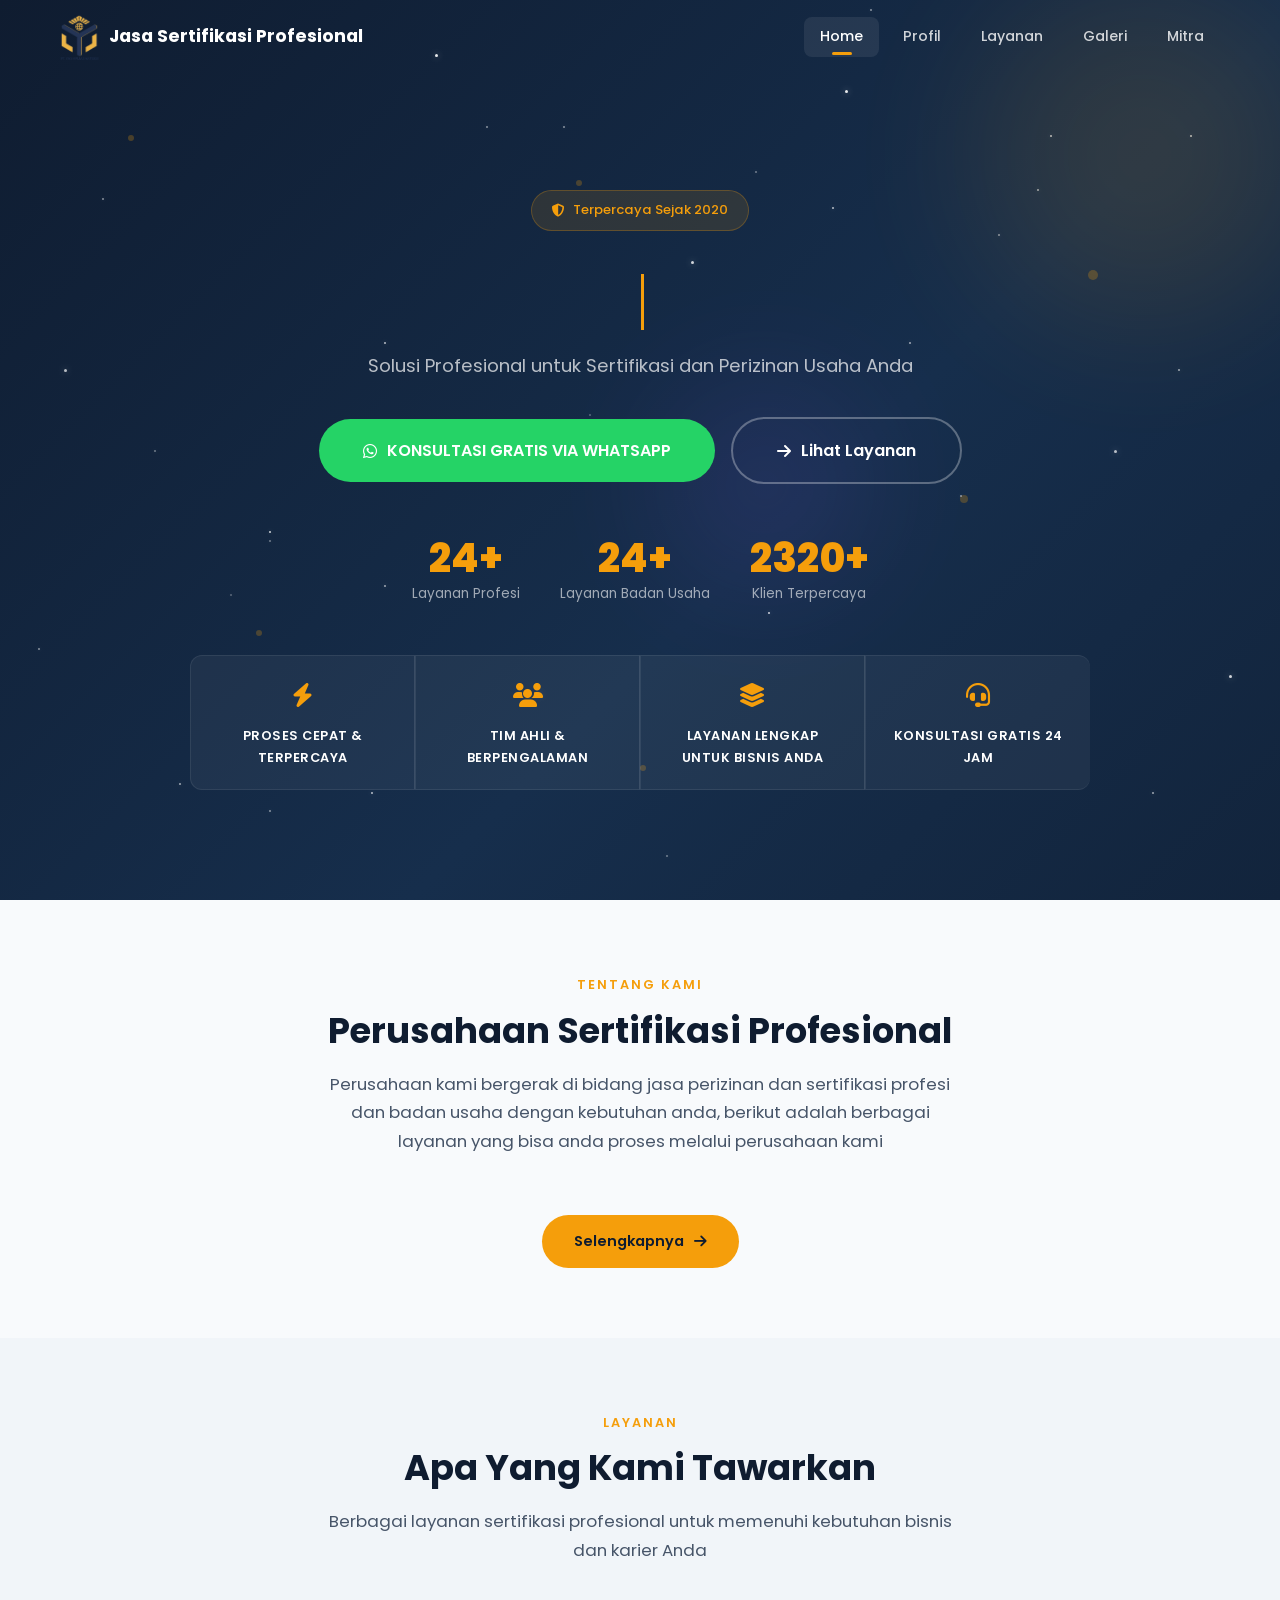
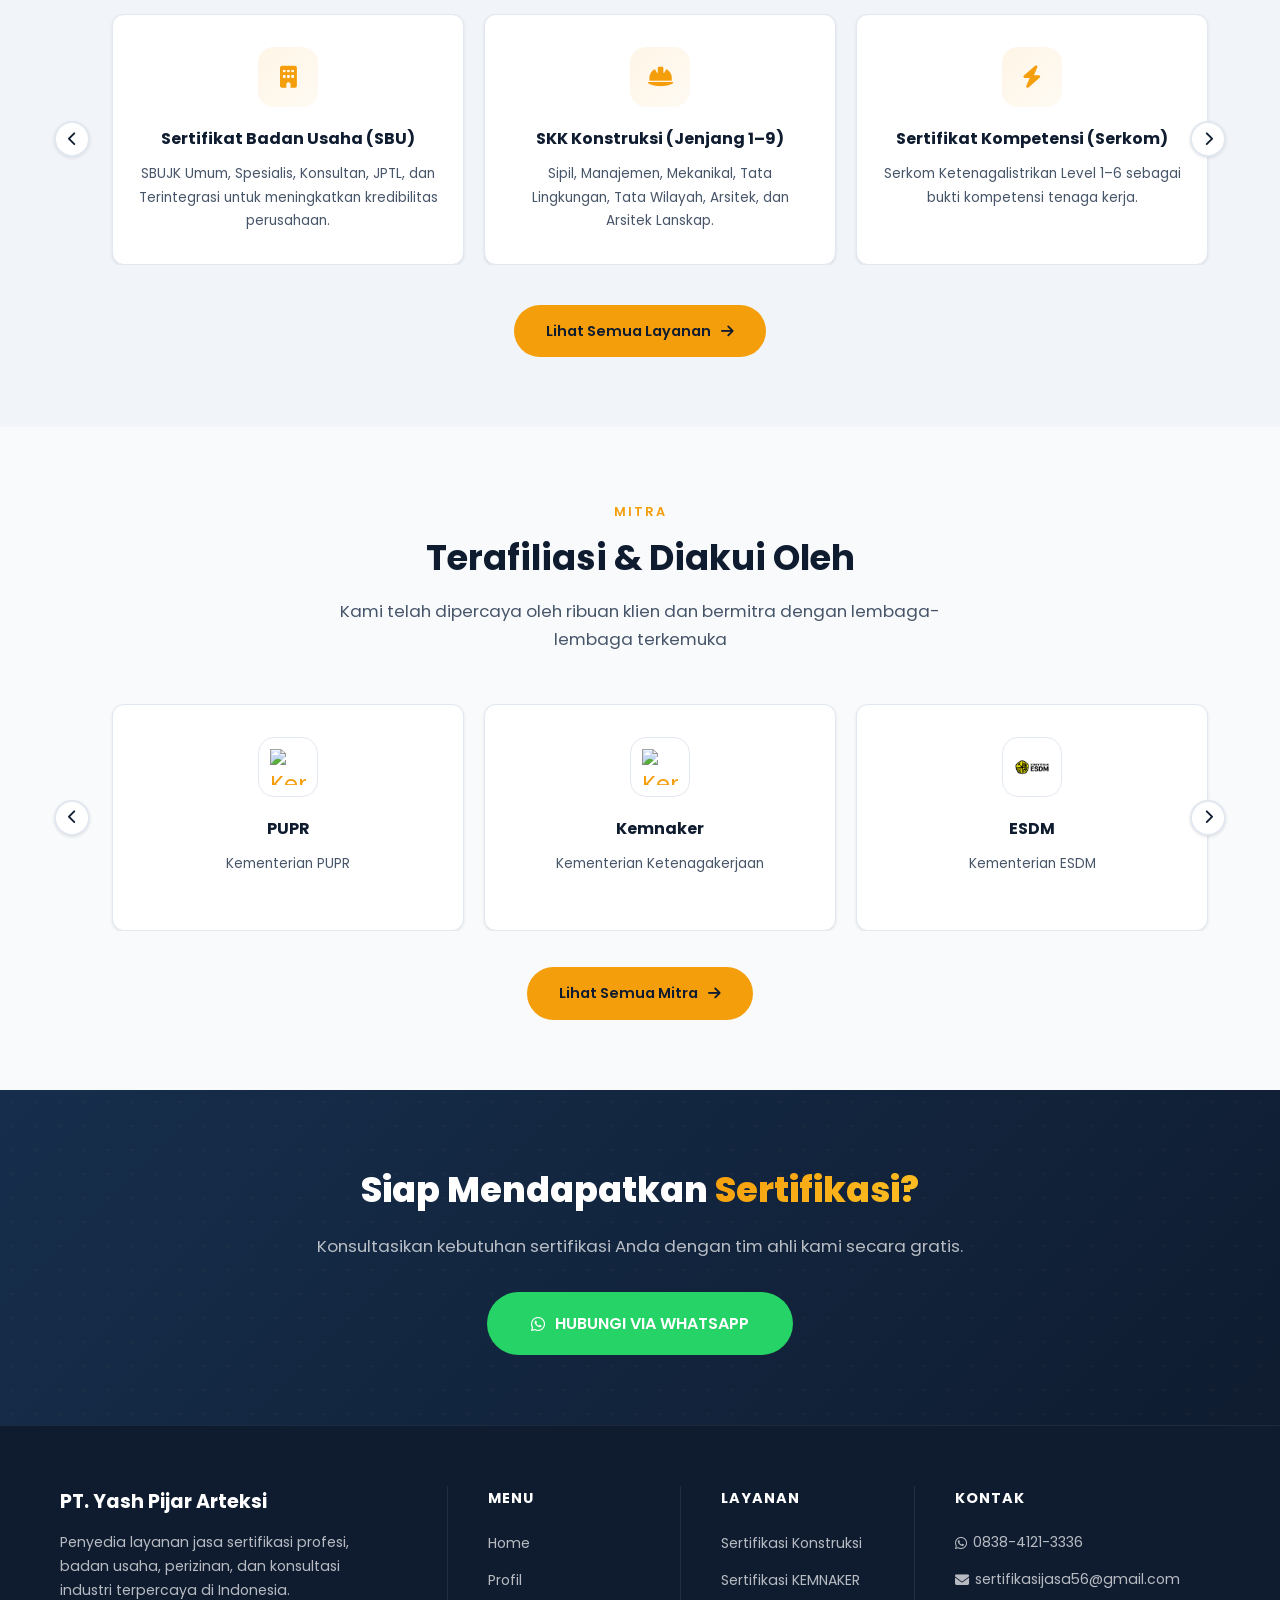
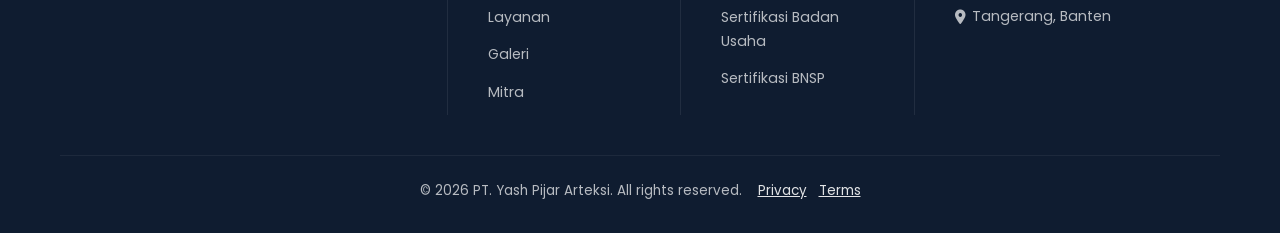
==== commit 01b096f9: "performa: load font async (non render-blocking) + perbaikan aksesibilitas viewport & link footer" ====
--- a/index.html
+++ b/index.html
@@ -2,7 +2,7 @@
 <html lang="id">
 <head>
   <meta charset="UTF-8">
-  <meta name="viewport" content="width=device-width, initial-scale=1.0, maximum-scale=1.0, user-scalable=no">
+  <meta name="viewport" content="width=device-width, initial-scale=1.0">
   <title>PT. Yash Pijar Arteksi | Jasa Sertifikasi Profesi & Badan Usaha</title>
   <meta name="description" content="PT. Yash Pijar Arteksi — jasa sertifikasi profesi dan badan usaha terpercaya di Tangerang. SKK Konstruksi, SBU, ISO, Serkom, dan perizinan usaha.">
   <meta name="robots" content="index, follow">
@@ -20,7 +20,7 @@
   <link rel="icon" type="image/svg+xml" href="assets/Logo/logo-pt-yash-pijar-arteksi-rev.png">
   <link rel="preload" href="assets/fonts/poppins-400.woff2" as="font" type="font/woff2" crossorigin>
   <link rel="preload" href="assets/fonts/poppins-800.woff2" as="font" type="font/woff2" crossorigin>
-  <link rel="stylesheet" href="css/fonts.css">
+  <link rel="stylesheet" href="css/fonts.css" media="print" onload="this.media='all'"><noscript><link rel="stylesheet" href="css/fonts.css"></noscript>
   <link rel="stylesheet" href="https://cdnjs.cloudflare.com/ajax/libs/font-awesome/6.5.0/css/all.min.css" media="print" onload="this.media='all'"><noscript><link rel="stylesheet" href="https://cdnjs.cloudflare.com/ajax/libs/font-awesome/6.5.0/css/all.min.css"></noscript>
   <style>*,::after,::before{margin:0;padding:0;box-sizing:border-box}:root{--primary:#0F1C30;--secondary:#162E4C;--accent:#F59E0B;--accent-hover:#d97706;--light:#F8FAFC;--text-dark:#1E293B;--text-light:#FFFFFF;--shadow-sm:0 1px 3px rgba(0, 0, 0, 0.1);--shadow-md:0 4px 20px rgba(0, 0, 0, 0.12);--shadow-lg:0 10px 40px rgba(0, 0, 0, 0.2);--radius-sm:8px;--radius-md:12px;--radius-lg:20px;--transition:0.3s cubic-bezier(0.4, 0, 0.2, 1);--font:'Poppins',sans-serif}html{scroll-behavior:smooth;font-size:16px;touch-action:pan-y}body{font-family:var(--font);color:var(--text-dark);background:var(--light);line-height:1.7;overflow-x:hidden}a{text-decoration:none;color:inherit}ul{list-style:none}img{max-width:100%;display:block}.container{max-width:1200px;margin:0 auto;padding:0 20px}.section-padding{padding:70px 0}.section-tag{display:inline-block;font-size:.8rem;font-weight:600;letter-spacing:2px;text-transform:uppercase;color:var(--accent);margin-bottom:12px}.section-title{font-size:2.2rem;font-weight:700;color:var(--primary);margin-bottom:16px;line-height:1.3}.section-subtitle{font-size:1.05rem;color:#475569;max-width:640px;margin:0 auto 50px auto;text-align:center}.text-center{text-align:center}.btn{display:inline-flex;align-items:center;gap:10px;padding:14px 32px;border-radius:50px;font-family:var(--font);font-size:.9rem;font-weight:600;border:none;cursor:pointer;transition:var(--transition);white-space:nowrap}.btn-primary{background:var(--accent);color:var(--primary)}.btn-primary:hover{background:var(--accent-hover);transform:translateY(-2px);box-shadow:0 8px 25px rgba(245,158,11,.35)}.btn-outline{background:0 0;color:var(--text-light);border:2px solid rgba(255,255,255,.3)}.btn-outline:hover{border-color:var(--accent);color:var(--accent);transform:translateY(-2px)}.btn-wa{background:#25d366;color:#fff}.btn-wa:hover{background:#1da851;transform:translateY(-2px);box-shadow:0 8px 25px rgba(37,211,102,.35)}.btn-lg{padding:18px 44px;font-size:1rem}.btn-pulse{animation:pulse 2s infinite}.navbar{position:fixed;top:0;left:0;right:0;z-index:1000;padding:14px 0;transition:var(--transition);background:0 0}.navbar.scrolled{background:rgba(15,28,48,.94);backdrop-filter:blur(16px);-webkit-backdrop-filter:blur(16px);border-bottom:1px solid rgba(255,255,255,.06);padding:10px 0}.navbar .container{display:flex;align-items:center;justify-content:space-between;flex-wrap:nowrap}.nav-logo{display:flex;align-items:center;gap:10px}.nav-logo-img{height:46px;width:auto;display:block}.nav-logo-text{color:var(--text-light);font-weight:700;font-size:1.1rem;white-space:nowrap}.nav-links{display:flex;align-items:center;gap:8px}.nav-links a{color:rgba(255,255,255,.8);padding:8px 16px;border-radius:8px;font-size:.88rem;font-weight:500;transition:var(--transition);position:relative}.nav-links a.active,.nav-links a:hover{color:var(--text-light);background:rgba(255,255,255,.08)}.nav-links a.active::after{content:'';position:absolute;bottom:2px;left:50%;transform:translateX(-50%);width:20px;height:3px;background:var(--accent);border-radius:2px}.nav-hamburger{display:none;flex-direction:column;gap:5px;cursor:pointer;padding:8px;background:rgba(255,255,255,.1);border:none;border-radius:8px;margin-left:8px}.nav-hamburger span{width:26px;height:2.5px;background:var(--text-light);border-radius:2px;transition:var(--transition)}.nav-hamburger.active span:first-child{transform:rotate(45deg) translate(5px,5px)}.nav-hamburger.active span:nth-child(2){opacity:0}.nav-hamburger.active span:nth-child(3){transform:rotate(-45deg) translate(5px,-5px)}.hero{min-height:100vh;background:linear-gradient(135deg,var(--primary) 0,var(--secondary) 60%,#12243c 100%);display:flex;align-items:center;position:relative;overflow:hidden;padding-top:80px}.hero::before{content:'';position:absolute;inset:0;pointer-events:none;z-index:0}.hero-stars{position:absolute;inset:0;pointer-events:none;z-index:0;overflow:hidden}.hero-stars span{position:absolute;width:2px;height:2px;background:#fff;border-radius:50%;box-shadow:0 0 4px rgba(255,255,255,.3);animation:starTwinkle var(--dur,3s) ease-in-out infinite alternate;animation-delay:var(--delay, 0s);opacity:var(--star-op, .4)}.hero-stars span.bright{width:3px;height:3px;box-shadow:0 0 6px rgba(255,255,255,.5),0 0 12px rgba(255,255,255,.15)}@keyframes starTwinkle{0%{opacity:calc(var(--star-op, .4) * .15);transform:scale(.5)}100%{opacity:var(--star-op, .4);transform:scale(1.5)}}.hero-glow{position:absolute;border-radius:50%;pointer-events:none;z-index:0;filter:blur(60px);opacity:.15;animation:glowDrift 12s ease-in-out infinite alternate}.hero-glow.g1{width:400px;height:400px;background:radial-gradient(circle,var(--accent),transparent);top:-5%;right:-5%;animation-delay:0s}.hero-glow.g3{width:250px;height:250px;background:radial-gradient(circle,#8b5cf6,transparent);top:40%;left:50%;animation-delay:-8s}@keyframes glowDrift{0%{transform:translate(0,0) scale(1)}33%{transform:translate(30px,-20px) scale(1.1)}66%{transform:translate(-20px,30px) scale(.9)}100%{transform:translate(15px,-15px) scale(1.05)}}.hero-particles{position:absolute;inset:0;overflow:hidden}.hero-particles span{position:absolute;width:6px;height:6px;background:rgba(245,158,11,.25);border-radius:50%;animation:float 8s infinite ease-in-out}.hero-particles span:first-child{top:15%;left:10%;animation-delay:0s}.hero-particles span:nth-child(2){top:30%;left:85%;animation-delay:1s;width:10px;height:10px}.hero-particles span:nth-child(3){top:70%;left:20%;animation-delay:2s}.hero-particles span:nth-child(4){top:55%;left:75%;animation-delay:3s;width:8px;height:8px}.hero-particles span:nth-child(5){top:85%;left:50%;animation-delay:4s}.hero-particles span:nth-child(6){top:20%;left:45%;animation-delay:.5s}@keyframes float{0%,100%{transform:translateY(0) scale(1);opacity:.4}50%{transform:translateY(-30px) scale(1.3);opacity:.8}}.hero .container{position:relative;z-index:2;text-align:center}.hero-badge{display:inline-flex;align-items:center;gap:8px;background:rgba(245,158,11,.12);border:1px solid rgba(245,158,11,.25);color:var(--accent);padding:8px 20px;border-radius:50px;font-size:.82rem;font-weight:500;margin-bottom:28px}.hero-title{font-size:3.5rem;font-weight:800;color:var(--text-light);line-height:1.15;margin-bottom:20px}.hero-title .highlight{background:linear-gradient(135deg,var(--accent),#fbbf24);-webkit-background-clip:text;-webkit-text-fill-color:transparent;background-clip:text}.hero-title .cursor{display:inline-block;width:3px;height:1em;background:var(--accent);margin-left:4px;animation:blink .8s infinite;vertical-align:text-bottom}@keyframes blink{0%,100%{opacity:1}50%{opacity:0}}.hero-subtitle{font-size:1.15rem;color:rgba(255,255,255,.7);max-width:620px;margin:0 auto 36px auto}.hero-actions{display:flex;align-items:center;justify-content:center;gap:16px;flex-wrap:wrap;margin-bottom:50px}.hero-stats{display:flex;justify-content:center;gap:40px;flex-wrap:wrap}.hero-stat{text-align:center}.hero-stat .number{font-size:2.5rem;font-weight:800;color:var(--accent);line-height:1.2}.hero-stat .label{font-size:.85rem;color:rgba(255,255,255,.6);font-weight:400}.hero-features{display:grid;grid-template-columns:repeat(4,1fr);gap:20px;margin-top:50px;max-width:900px;margin-left:auto;margin-right:auto}.hero-feature{background:rgba(255,255,255,.05);border:1px solid rgba(255,255,255,.08);border-radius:var(--radius-md);padding:20px;text-align:center;transition:var(--transition)}.hero-feature:hover{background:rgba(255,255,255,.1);transform:translateY(-4px)}.hero-feature .icon{font-size:1.5rem;color:var(--accent);margin-bottom:8px}.hero-feature h4{color:var(--text-light);font-size:.8rem;font-weight:600;letter-spacing:.5px}@media (min-width:769px){.hero-features{gap:0}.hero-feature{border-right:1px solid rgba(255,255,255,.12);border-radius:0}.hero-feature:first-child{border-radius:var(--radius-md) 0 0 var(--radius-md)}.hero-feature:last-child{border-right:none;border-radius:0 var(--radius-md) var(--radius-md) 0}.footer-grid>*{border-right:1px solid rgba(255,255,255,.08);padding-right:40px}.footer-grid>:last-child{border-right:none}}.page-header{padding:130px 0 60px;background:linear-gradient(135deg,var(--primary) 0,var(--secondary) 100%);position:relative;overflow:hidden;text-align:center}.page-header::before{content:'';position:absolute;inset:0;background-image:radial-gradient(rgba(255,255,255,.04) 1px,transparent 1px);background-size:30px 30px}.page-header h1{font-size:2.8rem;font-weight:800;color:var(--text-light);margin-bottom:16px;position:relative;z-index:1}.page-header p{font-size:1.1rem;color:rgba(255,255,255,.7);max-width:600px;margin:0 auto;position:relative;z-index:1}.about-grid{display:grid;grid-template-columns:1fr 1fr;gap:60px;align-items:center}.about-content{position:relative;padding-left:24px}.about-content::before{content:'';position:absolute;left:0;top:0;width:4px;height:100%;background:linear-gradient(180deg,var(--accent),var(--accent-hover));border-radius:4px}.about-content>.section-tag{margin-bottom:8px}.about-content>.section-title{margin-bottom:20px}.about-content p{color:#475569;margin-bottom:20px;font-size:1rem;line-height:1.8}.about-content p strong{color:var(--primary)}.about-visual{display:grid;grid-template-columns:1fr 1fr;gap:16px}.about-card{background:var(--text-light);border-radius:var(--radius-md);padding:28px 24px;box-shadow:0 4px 20px rgba(21,45,107,.06);text-align:center;transition:all .3s ease;border:1px solid #e2e8f0}.about-card:hover{transform:translateY(-6px);box-shadow:0 8px 30px rgba(21,45,107,.1);border-color:var(--accent)}.about-card .icon{width:56px;height:56px;border-radius:16px;background:linear-gradient(135deg,rgba(245,158,11,.1),rgba(245,158,11,.05));display:flex;align-items:center;justify-content:center;font-size:1.4rem;color:var(--accent);margin:0 auto 14px;transition:all .3s ease}.about-card:hover .icon{background:linear-gradient(135deg,var(--accent),var(--accent-hover));color:#fff;transform:scale(1.1) rotate(-5deg)}.about-card h4{font-size:1rem;font-weight:700;color:var(--primary);margin-bottom:6px}.about-card p{font-size:.85rem;color:#475569;margin:0}.visi-misi-grid{display:grid;grid-template-columns:1fr 1fr;gap:40px}.misi-card,.visi-card{background:var(--text-light);border-radius:var(--radius-lg);padding:40px;box-shadow:0 4px 20px rgba(21,45,107,.06);border:1px solid #e2e8f0;transition:all .3s ease;position:relative;overflow:hidden}.misi-card::after,.visi-card::after{content:'';position:absolute;top:0;left:0;right:0;height:4px;border-radius:var(--radius-lg) var(--radius-lg) 0 0}.visi-card::after{background:linear-gradient(90deg,var(--secondary),#60a5fa)}.misi-card::after{background:linear-gradient(90deg,var(--accent),var(--accent-hover))}.misi-card:hover,.visi-card:hover{box-shadow:0 12px 40px rgba(21,45,107,.1);transform:translateY(-4px)}.misi-card .icon,.visi-card .icon{width:56px;height:56px;border-radius:16px;display:flex;align-items:center;justify-content:center;font-size:1.4rem;margin-bottom:20px}.visi-card .icon{background:linear-gradient(135deg,#dbeafe,#eff6ff);color:var(--secondary)}.misi-card .icon{background:linear-gradient(135deg,#fef3c7,#fffbeb);color:var(--accent-hover)}.misi-card h3,.visi-card h3{font-size:1.4rem;font-weight:700;color:var(--primary);margin-bottom:14px}.visi-card p{color:#475569;font-style:italic;font-size:1rem}.misi-card ul{display:flex;flex-direction:column;gap:14px}.misi-card ul li{display:flex;align-items:flex-start;gap:12px;color:#475569;font-size:.95rem}.misi-card ul li i{color:var(--accent);margin-top:4px;flex-shrink:0}.keypoints-grid{display:grid;grid-template-columns:repeat(4,1fr);gap:24px}.keypoint-card{background:var(--text-light);border-radius:var(--radius-md);padding:32px 24px;text-align:center;box-shadow:0 4px 20px rgba(21,45,107,.06);border:1px solid #e2e8f0;transition:all .3s ease;position:relative}.keypoint-card:hover{transform:translateY(-8px);box-shadow:0 12px 40px rgba(21,45,107,.1);border-color:var(--accent)}.keypoint-card .icon{width:64px;height:64px;border-radius:50%;background:linear-gradient(135deg,rgba(245,158,11,.1),rgba(245,158,11,.05));display:flex;align-items:center;justify-content:center;font-size:1.5rem;color:var(--accent);margin:0 auto 16px;transition:var(--transition)}.keypoint-card:hover .icon{background:linear-gradient(135deg,var(--accent),var(--accent-hover));color:#fff;transform:scale(1.1)}.keypoint-card h4{font-size:1rem;font-weight:700;color:var(--primary);margin-bottom:8px}.keypoint-card p{font-size:.85rem;color:#475569}.services-list{display:flex;flex-direction:column;gap:40px;max-width:960px;margin:0 auto}.service-item{display:flex;align-items:center;gap:40px;background:var(--text-light);border-radius:var(--radius-lg);padding:0;box-shadow:0 8px 30px rgba(21,45,107,.06);transition:var(--transition);overflow:hidden}.service-item:hover{box-shadow:0 12px 40px rgba(21,45,107,.1);transform:translateY(-4px)}.service-item-img{flex:0 0 280px;height:280px;overflow:hidden}.service-item-img img{width:100%;height:100%;object-fit:cover;display:block;transition:var(--transition)}.service-item:hover .service-item-img img{transform:scale(1.05)}.service-item-body{flex:1;padding:32px 32px 32px 0}.service-item-reverse{flex-direction:row-reverse}.service-item-reverse .service-item-body{padding:32px 0 32px 32px}.service-item-header{display:flex;align-items:center;gap:16px;margin-bottom:16px}.service-item-num{flex-shrink:0;width:48px;height:48px;border-radius:12px;background:linear-gradient(135deg,var(--accent),var(--accent-hover));color:#fff;display:flex;align-items:center;justify-content:center;font-size:1rem;font-weight:800}.service-item-header h3{font-size:1.2rem;font-weight:700;color:var(--primary);line-height:1.3}.service-item-desc{color:#475569;font-size:.92rem;line-height:1.7;margin-bottom:20px}.service-item-tags{display:flex;flex-wrap:wrap;gap:8px}.service-item-tags span{background:linear-gradient(135deg,rgba(245,158,11,.08),rgba(245,158,11,.03));color:#92400e;padding:6px 16px;border-radius:20px;font-size:.8rem;font-weight:600;transition:var(--transition)}.service-item-tags span:hover{background:linear-gradient(135deg,var(--accent),var(--accent-hover));color:#fff;transform:translateY(-2px)}@media (max-width:768px){.services-list{gap:28px}.service-item{flex-direction:column;gap:0}.service-item-reverse{flex-direction:column}.service-item-img{flex:none;width:100%;height:200px}.service-item-body{padding:24px 20px}.service-item-reverse .service-item-body{padding:24px 20px}.service-item-header{gap:12px}.service-item-num{width:40px;height:40px;font-size:.85rem}.service-item-header h3{font-size:1rem}.service-item-desc{font-size:.85rem}.service-item-tags span{font-size:.75rem;padding:4px 12px}}@media (max-width:480px){.services-list{gap:20px}.service-item-img{height:160px}.service-item-body{padding:20px 16px}.service-item-reverse .service-item-body{padding:20px 16px}.service-item-header{flex-direction:column;align-items:flex-start;gap:8px}.service-item-num{width:36px;height:36px;font-size:.8rem}.service-item-header h3{font-size:.92rem}.service-item-desc{font-size:.82rem}.service-item-tags span{font-size:.72rem;padding:4px 10px}}.services-grid.scroll-x{display:flex;gap:20px;overflow-x:auto;scroll-snap-type:x mandatory;flex-wrap:nowrap;touch-action:pan-x;padding:0 52px;-ms-overflow-style:none;scrollbar-width:none}.services-grid.scroll-x::-webkit-scrollbar{display:none}.services-grid.scroll-x>*{flex:0 0 calc(100% / 3);scroll-snap-align:center}.service-card{background:var(--text-light);border-radius:var(--radius-md);padding:32px 24px;text-align:center;box-shadow:var(--shadow-sm);border:1px solid #e2e8f0;transition:var(--transition);position:relative;overflow:hidden}.service-card::before{content:'';position:absolute;top:0;left:0;right:0;height:4px;background:linear-gradient(90deg,var(--accent),var(--accent-hover));transform:scaleX(0);transition:var(--transition)}.service-card:hover::before{transform:scaleX(1)}.service-card:hover{transform:translateY(-8px);box-shadow:var(--shadow-md)}.service-card .icon{width:60px;height:60px;border-radius:16px;background:linear-gradient(135deg,rgba(245,158,11,.1),rgba(245,158,11,.05));display:flex;align-items:center;justify-content:center;font-size:1.4rem;color:var(--accent);margin:0 auto 18px;transition:var(--transition)}.service-card:hover .icon{background:linear-gradient(135deg,var(--accent),var(--accent-hover));color:#fff}.mitra-card-icon{background:var(--text-light)!important;border:1px solid #e2e8f0;overflow:hidden}.mitra-card-icon img{width:36px;height:36px;object-fit:contain;transition:var(--transition)}.service-card:hover .mitra-card-icon img{transform:scale(1.15)}.service-card:hover .mitra-card-icon{background:var(--text-light)!important;border-color:var(--accent);box-shadow:0 0 0 3px rgba(245,158,11,.15)}.service-card h4{font-size:1rem;font-weight:700;color:var(--primary);margin-bottom:10px}.service-card p{font-size:.85rem;color:#475569}.badge-grid{display:grid;grid-template-columns:repeat(4,1fr);gap:14px}.badge-item{background:var(--text-light);border:1px solid #e2e8f0;border-radius:var(--radius-sm);padding:16px 12px;text-align:center;font-size:.78rem;font-weight:600;color:var(--text-dark);transition:var(--transition);cursor:default;box-shadow:var(--shadow-sm)}.badge-item:hover{transform:scale(1.05);border-color:var(--accent);box-shadow:0 8px 25px rgba(245,158,11,.2);color:var(--accent);background:#fffbeb}.badge-item i{display:block;font-size:1.2rem;margin-bottom:6px;color:var(--primary)}.mitra-badge-grid{max-width:800px;margin:0 auto}.mitra-badge{display:flex;flex-direction:column;align-items:center;gap:8px;padding:20px 12px}.mitra-badge img{width:50px;height:50px;object-fit:contain;border-radius:50%;background:#f8fafc;padding:6px;box-shadow:0 2px 8px rgba(21,45,107,.06);transition:var(--transition)}.mitra-badge:hover img{transform:scale(1.15);box-shadow:0 4px 16px rgba(245,158,11,.2)}.mitra-badge span{font-size:.78rem;font-weight:600;color:var(--text-dark)}.layanan-badge .badge-item{cursor:pointer;padding:18px 10px;font-size:.75rem}@media (max-width:480px){.layanan-badge{grid-template-columns:repeat(3,1fr);gap:4px}.layanan-badge .badge-item{padding:8px 4px;font-size:.65rem}}@media (max-width:380px){.layanan-badge{grid-template-columns:repeat(2,1fr);gap:4px}.layanan-badge .badge-item{padding:6px 3px;font-size:.6rem}}.mitra-grid{display:grid;grid-template-columns:repeat(5,1fr);gap:20px}.carousel-scroll{position:relative;display:flex;align-items:center}.carousel-scroll .scroll-x{flex:1}.carousel-btn{display:flex;position:absolute;top:50%;transform:translateY(-50%);z-index:3;width:36px;height:36px;border-radius:50%;border:2px solid #e2e8f0;background:var(--text-light);color:var(--primary);font-size:.9rem;cursor:pointer;align-items:center;justify-content:center;transition:var(--transition);box-shadow:var(--shadow-sm)}.carousel-btn.prev{left:-6px}.carousel-btn.next{right:-6px}.carousel-btn:hover{border-color:var(--accent);color:var(--accent);box-shadow:0 4px 15px rgba(245,158,11,.2)}@media (max-width:768px){.carousel-btn{left:4px;right:auto}.carousel-btn.next{left:auto;right:4px}.carousel-scroll .scroll-x{gap:12px;padding:8px 48px}.carousel-scroll .scroll-x>*{flex:0 0 85%}.services-grid.scroll-x{gap:12px;padding:0 48px}.services-grid.scroll-x>*{flex:0 0 85%}#institusiGrid.scroll-x{display:flex;gap:12px;overflow-x:auto;flex-wrap:nowrap;touch-action:pan-x;padding:0 48px}#institusiGrid.scroll-x>*{flex:0 0 100%;scroll-snap-align:center}}@media (max-width:480px){.carousel-btn{width:30px;height:30px;font-size:.75rem;left:2px}.carousel-btn.next{left:auto;right:2px}.carousel-scroll .scroll-x>*,.services-grid.scroll-x>*{flex:0 0 88%}#institusiGrid.scroll-x>*{flex:0 0 100%}.carousel-scroll .scroll-x{padding:8px 38px}.services-grid.scroll-x{padding:0 38px}#institusiGrid.scroll-x{padding:0 38px}}.gallery-grid{display:grid;grid-template-columns:repeat(4,1fr);gap:16px}.gallery-note{display:flex;align-items:flex-start;gap:14px;margin:-12px auto 32px;max-width:620px;background:linear-gradient(135deg,#f8fafc 0,#eff6ff 100%);border:1px solid #dbeafe;border-left:4px solid var(--accent);border-radius:var(--radius-md);padding:16px 22px;box-shadow:0 2px 8px rgba(245,158,11,.06)}.gallery-note i{color:#fff;font-size:.8rem;margin-top:2px;flex-shrink:0;background:var(--accent);width:22px;height:22px;border-radius:50%;display:flex;align-items:center;justify-content:center}.gallery-note span{font-size:.85rem;color:#475569;line-height:1.7}.gallery-item{border-radius:var(--radius-md);overflow:hidden;box-shadow:0 4px 16px rgba(21,45,107,.06);transition:all .4s cubic-bezier(.34, 1.56, .64, 1);aspect-ratio:1;position:relative;cursor:pointer;border:1px solid #eef2f6}.gallery-item::after{content:'\f00e';font-family:'Font Awesome 6 Free';font-weight:900;position:absolute;top:50%;left:50%;transform:translate(-50%,-50%) scale(0);font-size:1.3rem;color:#fff;background:linear-gradient(135deg,var(--accent),#fbbf24);width:50px;height:50px;border-radius:50%;display:flex;align-items:center;justify-content:center;transition:transform .35s cubic-bezier(.34, 1.56, .64, 1),background .2s ease;z-index:2;pointer-events:none;box-shadow:0 4px 16px rgba(245,158,11,.3)}.gallery-item:hover::after{transform:translate(-50%,-50%) scale(1)}.gallery-item:hover{box-shadow:0 12px 36px rgba(21,45,107,.12);transform:translateY(-4px) scale(1.02);border-color:#fde68a}.gallery-item img{width:100%;height:100%;object-fit:cover;display:block;transition:var(--transition)}.gallery-item:hover img{transform:scale(1.08)}@media (max-width:768px){.gallery-grid{grid-template-columns:repeat(2,1fr);gap:8px}}@media (max-width:480px){.gallery-grid{grid-template-columns:repeat(2,1fr);gap:6px}}.lightbox-overlay{position:fixed;top:0;left:0;width:100%;height:100%;background:rgba(0,0,0,.85);z-index:9999;display:flex;align-items:center;justify-content:center;opacity:0;pointer-events:none;transition:opacity .3s ease}.lightbox-overlay.active{opacity:1;pointer-events:auto}.lightbox-content{position:relative;max-width:720px;width:90%;background:#fff;border-radius:var(--radius-lg);overflow:hidden;box-shadow:0 24px 64px rgba(0,0,0,.3)}.lightbox-img{width:100%;display:block;max-height:60vh;object-fit:contain;background:#f1f5f9}.lightbox-desc{padding:20px 24px 24px;font-size:.85rem;color:#475569;line-height:1.7;background:#fff}.lightbox-close{position:absolute;top:12px;right:14px;width:36px;height:36px;border-radius:50%;border:none;background:rgba(0,0,0,.5);color:#fff;font-size:1.4rem;cursor:pointer;display:flex;align-items:center;justify-content:center;transition:background .2s ease;line-height:1}.lightbox-close:hover{background:rgba(0,0,0,.75)}.mitra-card{background:var(--text-light);border-radius:var(--radius-md);padding:32px 16px;text-align:center;transition:var(--transition);box-shadow:0 6px 24px rgba(21,45,107,.06);display:flex;flex-direction:column;align-items:center;cursor:pointer;position:relative;border:1px solid #eef2f6;overflow:hidden}.mitra-card:hover{transform:translateY(-6px);box-shadow:0 12px 36px rgba(21,45,107,.1)}.mitra-card h4{font-size:.95rem;font-weight:700;color:var(--primary);margin-top:12px;margin-bottom:4px}.mitra-card p{font-size:.78rem;color:#94a3b8;max-width:100%}.mitra-card::before{content:'';position:absolute;top:0;left:0;right:0;height:3px;background:linear-gradient(90deg,var(--accent),#fbbf24);opacity:0;transition:opacity .3s ease}.mitra-card:hover::before{opacity:1}.mitra-card:hover{border-color:#fde68a}.mitra-closing{padding:16px 0 0}.mitra-closing-box{max-width:620px;margin:0 auto 32px;background:linear-gradient(135deg,#f8fafc 0,#eff6ff 100%);border:1px solid #dbeafe;border-left:4px solid var(--accent);border-radius:var(--radius-md);padding:14px 20px;display:flex;align-items:flex-start;gap:10px;box-shadow:0 2px 8px rgba(245,158,11,.06)}.mitra-closing-icon{width:22px;height:22px;border-radius:50%;background:var(--accent);display:flex;align-items:center;justify-content:center;flex-shrink:0;font-size:.72rem;color:#fff;margin-top:3px}.mitra-closing-box p{font-size:.85rem;color:#475569;line-height:1.6;margin:0}.mitra-modal{position:fixed;top:0;left:0;width:100%;height:100%;background:rgba(15,23,42,.65);backdrop-filter:blur(4px);z-index:9998;display:flex;align-items:center;justify-content:center;opacity:0;pointer-events:none;transition:opacity .3s ease}.mitra-modal.active{opacity:1;pointer-events:auto}.mitra-modal-content{background:#fff;border-radius:var(--radius-lg);max-width:480px;width:88%;box-shadow:0 8px 24px rgba(15,23,42,.08),0 24px 64px rgba(15,23,42,.16);position:relative;overflow:hidden;transform:translateY(12px) scale(.97);transition:transform .35s cubic-bezier(.34, 1.56, .64, 1)}.mitra-modal.active .mitra-modal-content{transform:translateY(0) scale(1)}.mitra-modal-header{background:linear-gradient(135deg,var(--primary),#1e40af);padding:24px 32px 20px;text-align:center;position:relative}.mitra-modal-header h3{font-size:1.25rem;font-weight:700;color:#fff;margin-bottom:2px}.mitra-modal-header .mitra-modal-sub{font-size:.82rem;color:rgba(255,255,255,.7);display:block}.mitra-modal-close{position:absolute;top:12px;right:14px;width:30px;height:30px;border-radius:50%;border:none;background:rgba(255,255,255,.2);color:#fff;font-size:1.2rem;cursor:pointer;display:flex;align-items:center;justify-content:center;transition:background .2s ease;z-index:2;line-height:1}.mitra-modal-close:hover{background:rgba(255,255,255,.35)}.mitra-modal-body{padding:32px 32px 36px;display:flex;flex-direction:column;align-items:center}.mitra-modal-logo{width:104px;height:104px;border-radius:50%;border:4px solid #e2e8f0;display:flex;align-items:center;justify-content:center;overflow:hidden;margin:-64px auto 0;background:#fff;box-shadow:0 4px 16px rgba(21,45,107,.1);position:relative;z-index:1}.mitra-modal-logo img{width:100%;height:100%;object-fit:contain;padding:12px}.mitra-modal-body p{font-size:.88rem;color:#475569;line-height:1.8;text-align:left;margin-top:20px;padding-top:20px;border-top:1px solid #f1f5f9}.mitra-slider{position:relative;max-width:960px;margin:48px auto 0;overflow:hidden;padding:0 52px}.mitra-slider-track{display:flex;transition:transform .5s cubic-bezier(.25, .46, .45, .94)}.mitra-slide{flex:0 0 100%;display:flex;flex-direction:column;align-items:center;justify-content:center;text-align:center;padding:40px 24px;box-sizing:border-box}.mitra-slide-logo{width:120px;height:120px;border-radius:50%;background:var(--text-light);box-shadow:0 6px 24px rgba(21,45,107,.06);display:flex;align-items:center;justify-content:center;padding:20px;margin-bottom:20px;transition:transform .3s ease,box-shadow .3s ease}.mitra-slide:hover .mitra-slide-logo{transform:translateY(-6px) scale(1.05);box-shadow:0 12px 36px rgba(21,45,107,.12)}.mitra-slide-logo img{max-width:100%;max-height:100%;object-fit:contain}.mitra-slide h4{font-size:1.05rem;font-weight:700;color:var(--primary);margin-bottom:6px}.mitra-slide p{font-size:.85rem;color:#94a3b8;max-width:260px;line-height:1.4}.mitra-slider-btn{position:absolute;top:50%;transform:translateY(-50%);z-index:3;width:40px;height:40px;border-radius:50%;border:2px solid #e2e8f0;background:var(--text-light);color:var(--primary);font-size:1rem;cursor:pointer;display:flex;align-items:center;justify-content:center;transition:all .3s ease;box-shadow:0 2px 12px rgba(21,45,107,.08)}.mitra-slider-btn:hover{border-color:var(--accent);color:var(--accent);box-shadow:0 4px 16px rgba(245,158,11,.2)}.mitra-slider-prev{left:4px}.mitra-slider-next{right:4px}.mitra-slider-dots{display:flex;justify-content:center;gap:8px;margin-top:20px}.mitra-slider-dots .dot{width:10px;height:10px;border-radius:50%;border:none;background:#cbd5e1;cursor:pointer;transition:all .3s ease;padding:0}.mitra-slider-dots .dot.active{background:var(--primary);transform:scale(1.25)}@media (min-width:769px){.mitra-slider{padding:0 60px}.mitra-slide{flex:0 0 calc(100% / 3)}}@media (max-width:768px){.mitra-slider-btn{width:36px;height:36px;font-size:.9rem}.mitra-slider-dots{display:none}}@media (max-width:480px){.mitra-slider{padding:0 36px}.mitra-slider-btn{width:32px;height:32px;font-size:.8rem}.mitra-slider-prev{left:0}.mitra-slider-next{right:0}.mitra-slide-logo{width:100px;height:100px;padding:16px}}.location-info{display:grid;grid-template-columns:1fr 1.5fr;gap:40px;align-items:start}.location-detail{background:var(--text-light);border-radius:var(--radius-md);padding:32px;box-shadow:var(--shadow-sm);border:1px solid #e2e8f0}.location-detail h3{font-size:1.2rem;font-weight:700;color:var(--primary);margin-bottom:16px}.location-detail .info-item{display:flex;gap:14px;margin-bottom:18px;align-items:flex-start}.location-detail .info-item i{color:var(--accent);font-size:1.1rem;margin-top:4px;width:20px;text-align:center}.location-detail .info-item p{color:#475569;font-size:.92rem}.location-map{border-radius:var(--radius-md);overflow:hidden;box-shadow:var(--shadow-sm);border:1px solid #e2e8f0}.location-map iframe{width:100%;height:320px;display:block;border:none}.cta-section{background:linear-gradient(135deg,var(--secondary) 0,var(--primary) 100%);text-align:center;position:relative;overflow:hidden}.cta-section::before{content:'';position:absolute;inset:0;background-image:radial-gradient(rgba(245,158,11,.06) 1px,transparent 1px);background-size:24px 24px}.cta-section .container{position:relative;z-index:1}.cta-section h2{font-size:2.2rem;font-weight:800;color:var(--text-light);margin-bottom:12px}.cta-section h2 span{background:linear-gradient(135deg,var(--accent),#fbbf24);-webkit-background-clip:text;-webkit-text-fill-color:transparent;background-clip:text}.cta-section p{color:rgba(255,255,255,.7);margin-bottom:32px;font-size:1.05rem}#institusiGrid{display:flex;flex-wrap:wrap;justify-content:center;gap:20px}#institusiGrid .mitra-card{flex:0 0 calc(25% - 20px);max-width:calc(25% - 20px);padding:24px 16px;min-height:200px;justify-content:center}#institusiGrid .logo-wrap{width:80px;height:80px;border-radius:50%;display:flex;align-items:center;justify-content:center;margin:0 auto 16px;overflow:hidden;background:#fff;border:2px solid #e2e8f0;transition:var(--transition)}#institusiGrid .mitra-card:hover .logo-wrap{border-color:var(--accent);box-shadow:0 4px 20px rgba(245,158,11,.2)}#institusiGrid .logo-wrap img{width:100%;height:100%;object-fit:contain;padding:8px}#institusiGrid .mitra-card h4{font-size:.9rem}#institusiGrid .mitra-card p{font-size:.75rem}@media (max-width:1024px){#institusiGrid .mitra-card{flex:0 0 calc(33.33% - 20px);max-width:calc(33.33% - 20px);min-height:180px}}@media (max-width:600px){#institusiGrid{gap:12px}#institusiGrid .mitra-card{flex:0 0 calc(50% - 12px);max-width:calc(50% - 12px);padding:16px 10px;min-height:150px}#institusiGrid .mitra-card:last-child{margin:0 auto}#institusiGrid .logo-wrap{width:56px;height:56px;margin-bottom:10px}#institusiGrid .logo-wrap img{padding:5px}#institusiGrid .mitra-card h4{font-size:.78rem}#institusiGrid .mitra-card p{font-size:.65rem}}@media (max-width:380px){#institusiGrid{gap:10px}#institusiGrid .mitra-card{flex:0 0 calc(50% - 10px);max-width:calc(50% - 10px);padding:12px 6px;min-height:130px}#institusiGrid .mitra-card:last-child{margin:0 auto}#institusiGrid .logo-wrap{width:46px;height:46px;margin-bottom:8px}#institusiGrid .logo-wrap img{padding:4px}#institusiGrid .mitra-card h4{font-size:.7rem}#institusiGrid .mitra-card p{font-size:.6rem}}.section-ringkasan{padding:0 0 32px}.section-badge{padding:40px 0}.section-badge-alt{padding:40px 0;background:#f1f5f9}.badge-grid-ringkasan{display:grid;grid-template-columns:repeat(5,1fr);gap:14px;max-width:900px;margin:24px auto 0}.page-section-header .section-subtitle{margin-bottom:0}@media (max-width:768px){.section-ringkasan{padding:0 0 16px}.section-badge{padding:24px 0}.section-badge-alt{padding:24px 0}.badge-grid-ringkasan{grid-template-columns:repeat(3,1fr);gap:6px}}@media (max-width:480px){.section-ringkasan{padding:0 0 12px}.section-badge{padding:16px 0}.section-badge-alt{padding:16px 0}.badge-grid-ringkasan{grid-template-columns:repeat(3,1fr);gap:4px}.badge-grid-ringkasan .badge-item{padding:6px 4px;font-size:.65rem}}@media (max-width:380px){.section-ringkasan{padding:0 0 8px}.section-badge{padding:12px 0}.section-badge-alt{padding:12px 0}.badge-grid-ringkasan{grid-template-columns:repeat(3,1fr);gap:3px}.badge-grid-ringkasan .badge-item{padding:4px 3px;font-size:.58rem}}.legal-content{max-width:800px;margin:0 auto}.legal-content h2{font-size:1.3rem;color:var(--primary);margin:32px 0 12px}.legal-content li,.legal-content p{color:#475569;font-size:.95rem;line-height:1.8}.legal-content ul{list-style:disc;padding-left:24px;margin-bottom:16px}.legal-content ul li{margin-bottom:6px}.legal-content .updated{color:#94a3b8;font-size:.85rem;margin-bottom:32px}.footer{background:var(--primary);color:rgba(255,255,255,.7);padding:60px 0 30px;border-top:1px solid rgba(255,255,255,.06)}.footer-grid{display:grid;grid-template-columns:2fr 1fr 1fr 1.2fr;gap:40px;margin-bottom:40px}.footer-brand h3{font-size:1.2rem;font-weight:700;color:var(--text-light);margin-bottom:12px}.footer-brand p{font-size:.88rem;line-height:1.7;max-width:320px}.footer-col h4{font-size:.9rem;font-weight:700;color:var(--text-light);margin-bottom:18px;text-transform:uppercase;letter-spacing:1px}.footer-col ul li{margin-bottom:10px}.footer-col ul li a{font-size:.88rem;transition:var(--transition);display:inline-flex;align-items:center;gap:6px}.footer-col ul li a:hover{color:var(--accent);padding-left:4px}.footer-bottom{border-top:1px solid rgba(255,255,255,.06);padding-top:24px;display:flex;justify-content:center;align-items:center;flex-wrap:wrap;gap:12px;font-size:.84rem}.footer-socials{display:flex;gap:12px}.footer-socials a{width:38px;height:38px;border-radius:50%;background:rgba(255,255,255,.06);display:flex;align-items:center;justify-content:center;font-size:.95rem;transition:var(--transition)}.footer-socials a:hover{background:var(--accent);color:var(--primary);transform:translateY(-3px)}.modal-overlay{position:fixed;inset:0;z-index:9999;background:rgba(0,0,0,.6);backdrop-filter:blur(6px);display:none;align-items:center;justify-content:center;padding:20px}.modal-overlay.active{display:flex}.modal{background:var(--text-light);border-radius:var(--radius-lg);width:100%;max-width:480px;padding:40px 36px 32px;position:relative;box-shadow:var(--shadow-lg);animation:modalIn .3s ease}@keyframes modalIn{from{opacity:0;transform:scale(.92) translateY(20px)}to{opacity:1;transform:scale(1) translateY(0)}}.modal-close{position:absolute;top:16px;right:16px;width:36px;height:36px;border-radius:50%;border:none;background:#f1f5f9;color:#475569;font-size:1.1rem;cursor:pointer;display:flex;align-items:center;justify-content:center;transition:var(--transition)}.modal-close:hover{background:#e2e8f0;color:var(--text-dark)}.modal-icon{width:56px;height:56px;border-radius:16px;background:linear-gradient(135deg,rgba(245,158,11,.12),rgba(245,158,11,.06));display:flex;align-items:center;justify-content:center;font-size:1.4rem;color:var(--accent);margin-bottom:16px}.modal h3{font-size:1.3rem;font-weight:700;color:var(--primary);margin-bottom:6px}.modal .modal-service-name{font-size:.9rem;color:#475569;margin-bottom:24px}.modal-form{display:flex;flex-direction:column;gap:16px}.form-group{display:flex;flex-direction:column;gap:6px}.form-group label{font-size:.82rem;font-weight:600;color:var(--text-dark)}.form-group input{padding:12px 16px;border:1.5px solid #e2e8f0;border-radius:var(--radius-sm);font-family:var(--font);font-size:.92rem;color:var(--text-dark);transition:var(--transition);background:var(--light)}.form-group input:focus{outline:0;border-color:var(--accent);box-shadow:0 0 0 3px rgba(245,158,11,.12);background:#fff}.modal-form .btn{width:100%;justify-content:center;margin-top:4px;padding:14px}.badge-item,.service-card{cursor:pointer}.reveal{opacity:0;transform:translateY(30px);transition:opacity .7s ease,transform .7s ease}.reveal.visible{opacity:1;transform:translateY(0)}@keyframes pulse{0%{box-shadow:0 0 0 0 rgba(37,211,102,.5)}70%{box-shadow:0 0 0 16px rgba(37,211,102,0)}100%{box-shadow:0 0 0 0 rgba(37,211,102,0)}}.wa-modal-overlay{position:fixed;inset:0;z-index:10002;background:rgba(0,0,0,.6);backdrop-filter:blur(6px);-webkit-backdrop-filter:blur(6px);display:none;align-items:center;justify-content:center;padding:20px}.wa-modal-overlay.active{display:flex}.wa-modal-content{background:#fff;border-radius:var(--radius-lg);width:100%;max-width:500px;padding:36px 32px 28px;position:relative;box-shadow:0 20px 60px rgba(21,45,107,.3);animation:modalIn .3s ease;max-height:90vh;overflow-y:auto}.wa-modal-close{position:absolute;top:16px;right:16px;width:36px;height:36px;border-radius:50%;border:none;background:#f1f5f9;color:#475569;font-size:1.2rem;cursor:pointer;display:flex;align-items:center;justify-content:center;transition:var(--transition)}.wa-modal-close:hover{background:#e2e8f0;color:var(--text-dark)}.wa-modal-icon{width:56px;height:56px;border-radius:16px;background:linear-gradient(135deg,rgba(37,211,102,.12),rgba(37,211,102,.06));display:flex;align-items:center;justify-content:center;font-size:1.5rem;color:#25d366;margin-bottom:16px}.wa-modal-content h3{font-size:1.3rem;font-weight:700;color:var(--primary);margin-bottom:4px}.wa-modal-desc{font-size:.88rem;color:#475569;margin-bottom:22px}.required{color:#ef4444}.optional{color:#94a3b8;font-weight:400}.field-hint{display:block;font-size:.75rem;color:#94a3b8;margin-top:4px}.tujuan-options{display:flex;gap:10px;flex-wrap:wrap}.tujuan-chip{flex:1;min-width:140px;cursor:pointer}.tujuan-chip input{position:absolute;opacity:0;pointer-events:none}.tujuan-chip span{display:flex;align-items:center;justify-content:center;gap:6px;padding:12px 16px;border:2px solid #e2e8f0;border-radius:12px;font-size:.85rem;font-weight:500;color:#475569;transition:var(--transition);text-align:center;line-height:1.3}.tujuan-chip input:checked+span{border-color:var(--accent);background:#fffbeb;color:var(--primary)}.tujuan-chip span:hover{border-color:var(--accent)}.service-selector{max-height:200px;overflow-y:auto;border:1.5px solid #e2e8f0;border-radius:var(--radius-sm);padding:10px 12px;background:var(--light)}.service-selector::-webkit-scrollbar{width:4px}.service-selector::-webkit-scrollbar-thumb{background:#cbd5e1;border-radius:2px}.service-category{margin-bottom:8px}.service-category:last-child{margin-bottom:0}.service-cat-title{font-size:.72rem;font-weight:700;color:var(--accent);text-transform:uppercase;letter-spacing:.5px;margin-bottom:6px}.service-chips{display:flex;flex-wrap:wrap;gap:6px}.service-chip{padding:5px 10px;font-size:.75rem;font-weight:500;color:#475569;background:#fff;border:1.5px solid #e2e8f0;border-radius:6px;cursor:pointer;transition:var(--transition);white-space:nowrap}.service-chip:hover{border-color:var(--accent);color:var(--primary)}.service-chip.selected{border-color:var(--accent);background:#fffbeb;color:var(--primary);font-weight:600}.wa-modal-content textarea{width:100%;padding:12px 16px;border:1.5px solid #e2e8f0;border-radius:var(--radius-sm);font-family:var(--font);font-size:.9rem;color:var(--text-dark);transition:var(--transition);background:var(--light);resize:vertical}.wa-modal-content textarea:focus{outline:0;border-color:var(--accent);box-shadow:0 0 0 3px rgba(245,158,11,.12);background:#fff}@media (max-width:480px){.wa-modal-content{padding:28px 20px 24px}.wa-modal-content h3{font-size:1.15rem}.tujuan-chip{min-width:100%}.tujuan-chip span{padding:10px 14px;font-size:.82rem}.service-selector{max-height:160px;padding:8px 10px}.service-chip{font-size:.7rem;padding:4px 8px}}@media (max-width:380px){.wa-modal-content{padding:22px 16px 20px}}@media (max-width:1024px){.keypoints-grid,.services-grid{grid-template-columns:repeat(2,1fr)}.badge-grid{grid-template-columns:repeat(4,1fr)}.mitra-grid{grid-template-columns:repeat(3,1fr)}.footer-grid{grid-template-columns:1fr 1fr 1fr}.footer-brand{grid-column:1/-1}.hero-title{font-size:2.6rem}.section-title{font-size:1.7rem}.cta-section h2{font-size:1.8rem}}@media (max-width:768px){.container{padding:0 16px}.section-padding{padding:40px 0}.section-title{font-size:1.3rem;margin-bottom:8px}.section-subtitle{font-size:.9rem;margin-bottom:24px}.hero{min-height:auto;padding:100px 0 50px}.hero-badge{font-size:.75rem;padding:6px 14px;margin-bottom:16px}.hero-title{font-size:1.7rem}.hero-subtitle{font-size:.95rem;margin-bottom:20px}.hero-actions{gap:10px;margin-bottom:28px}.hero-features{grid-template-columns:repeat(2,1fr);gap:10px;margin-top:28px}.hero-feature{padding:14px}.hero-feature .icon{font-size:1.2rem;margin-bottom:4px}.hero-stats{gap:16px}.hero-stat .number{font-size:1.8rem}.hero-stat .label{font-size:.75rem}.about-grid{grid-template-columns:1fr;gap:24px}.about-content{padding-left:16px}.about-content::before{width:3px}.about-card{padding:20px 16px}.visi-misi-grid{grid-template-columns:1fr;gap:20px}.misi-card,.visi-card{padding:24px 20px}.misi-card .icon,.visi-card .icon{width:44px;height:44px;font-size:1.1rem;margin-bottom:14px;border-radius:12px}.keypoints-grid{grid-template-columns:repeat(2,1fr);gap:12px}.keypoint-card{padding:20px 16px}.services-grid{grid-template-columns:1fr!important;gap:14px}.service-card{padding:22px 18px}.badge-grid{grid-template-columns:repeat(4,1fr);gap:6px}.badge-item{padding:10px 6px;font-size:.7rem}.mitra-badge img{width:40px;height:40px}.mitra-badge{padding:14px 8px}.mitra-grid{grid-template-columns:repeat(2,1fr);gap:10px}.mitra-card{padding:16px 10px}.location-info{grid-template-columns:1fr;gap:20px}.location-detail{padding:20px}.footer-grid{grid-template-columns:1fr;gap:32px}.footer-col:nth-child(2),.footer-col:nth-child(3){display:none}.footer-col{text-align:left}.footer-col h4{margin-bottom:14px}.footer-col ul li a{font-size:.85rem}.footer{padding:40px 0 20px}.nav-links{position:fixed;top:0;right:-100%;width:260px;height:100vh;background:rgba(21,45,107,.98);backdrop-filter:blur(20px);flex-direction:column;padding:70px 20px 20px;gap:4px;transition:var(--transition);border-left:1px solid rgba(255,255,255,.06)}.nav-links.open{right:0}.nav-links a{padding:10px 14px;font-size:.92rem;width:100%}.nav-hamburger{display:flex!important}.navbar{padding:14px 0}.page-header{padding:110px 0 40px}.page-header h1{font-size:1.5rem;margin-bottom:8px}.page-header p{font-size:.88rem}.cta-section h2{font-size:1.3rem}.cta-section p{font-size:.9rem;margin-bottom:20px}.btn{padding:10px 22px;font-size:.82rem}.btn-lg{padding:12px 24px;font-size:.85rem}.modal{padding:28px 20px 24px}.modal-icon{width:44px;height:44px;font-size:1.1rem}.modal h3{font-size:1.1rem}.wa-modal-content{padding:28px 20px 24px}.wa-modal-content h3{font-size:1.15rem}.wa-modal-icon{width:48px;height:48px;font-size:1.3rem}.tujuan-chip{min-width:100%}.form-group input,.wa-modal-content textarea{padding:10px 14px;font-size:.85rem}.mitra-closing{padding:12px 0 0}.mitra-closing-box{padding:12px 16px;gap:10px;border-left-width:3px}.mitra-closing-icon{width:20px;height:20px;font-size:.7rem;margin-top:2px}.mitra-closing-box p{font-size:.82rem;line-height:1.6}.mitra-modal-header h3{font-size:1.15rem}.mitra-modal-body p{font-size:.85rem}.gallery-note{padding:14px 18px}.gallery-note span{font-size:.82rem}}@media (max-width:480px){.container{padding:0 12px}.section-padding{padding:28px 0}.section-title{font-size:1.1rem}.section-subtitle{font-size:.82rem;margin-bottom:16px}.hero-title{font-size:1.4rem}.hero-subtitle{font-size:.88rem}.hero-stat .number{font-size:1.5rem}.badge-grid{grid-template-columns:repeat(4,1fr);gap:4px}.badge-item{padding:6px 4px;font-size:.65rem}.mitra-badge img{width:36px;height:36px}.keypoints-grid{grid-template-columns:repeat(2,1fr);gap:10px}.keypoint-card{padding:14px 12px}.keypoint-card .icon{width:44px;height:44px;font-size:1rem;margin-bottom:8px}.service-card{padding:18px 14px}.service-card .icon{width:48px;height:48px;font-size:1.1rem;margin-bottom:12px}.mitra-grid{gap:8px}.mitra-card{padding:12px 8px}.mitra-card h4{font-size:.78rem}.mitra-card p{font-size:.66rem}.nav-logo-img{height:36px}.nav-logo-text{font-size:.9rem}.nav-hamburger span{width:20px;height:2px}.page-header{padding:90px 0 28px}.page-header h1{font-size:1.25rem}.cta-section h2{font-size:1.15rem}.footer{padding:32px 0 16px}.footer-bottom{font-size:.75rem;flex-direction:column;text-align:center}.btn-lg{padding:10px 16px;font-size:.78rem}.modal{padding:22px 16px 20px}.about-visual{grid-template-columns:1fr 1fr;gap:10px}.about-card{padding:14px 12px}.about-card .icon{width:44px;height:44px;font-size:1.1rem;margin-bottom:10px;border-radius:12px}.about-card h4{font-size:.85rem}.about-card p{font-size:.75rem}.misi-card,.visi-card{padding:18px 14px}.service-cat-title{font-size:.68rem}.mitra-closing{padding:8px 0 0}.mitra-closing-box{padding:10px 14px;gap:8px;border-left-width:3px}.mitra-closing-icon{width:18px;height:18px;font-size:.65rem;margin-top:2px}.mitra-closing-box p{font-size:.78rem;line-height:1.55}.mitra-modal-header{padding:20px 24px 16px}.mitra-modal-header h3{font-size:1.1rem}.mitra-modal-body{padding:24px 24px 28px}.mitra-modal-logo{width:80px;height:80px;margin-top:-52px}.mitra-modal-logo img{padding:8px}.mitra-modal-body p{font-size:.82rem;margin-top:16px;padding-top:16px}.gallery-note{padding:12px 16px;border-left-width:3px}.gallery-note span{font-size:.8rem}.lightbox-desc{padding:16px 18px 20px;font-size:.8rem}}@media (max-width:380px){.container{padding:0 10px}.section-padding{padding:24px 0}.hero-title{font-size:1.15rem}.hero-subtitle{font-size:.8rem;margin-bottom:14px}.hero-actions{flex-direction:column;gap:8px}.hero-actions .btn{width:100%;justify-content:center}.hero-stat .number{font-size:1.2rem}.hero-stat .label{font-size:.65rem}.hero-features{margin-top:20px}.nav-logo-img{height:22px}.nav-logo-text{font-size:.65rem}.hero-feature{padding:10px}.hero-feature .icon{font-size:1rem}.hero-feature h4{font-size:.7rem}.badge-grid{grid-template-columns:repeat(4,1fr);gap:3px}.badge-item{padding:4px 3px;font-size:.58rem}.mitra-badge img{width:30px;height:30px}.nav-logo-img{height:30px}.nav-logo-text{font-size:.8rem}.nav-links{width:200px;padding:50px 14px 14px}.section-title{font-size:1rem}.section-subtitle{font-size:.78rem;margin-bottom:14px}.page-header{padding:80px 0 22px}.page-header h1{font-size:1.05rem}.page-header p{font-size:.78rem}.cta-section h2{font-size:1.05rem}.cta-section p{font-size:.82rem;margin-bottom:16px}.btn{padding:8px 16px;font-size:.75rem}.btn-lg{padding:9px 16px;font-size:.75rem}.about-visual{grid-template-columns:1fr 1fr;gap:8px}.about-card{padding:10px 8px}.about-card .icon{width:36px;height:36px;font-size:.95rem;margin-bottom:6px;border-radius:10px}.about-card h4{font-size:.78rem}.about-card p{font-size:.7rem}.misi-card,.visi-card{padding:14px 12px}.misi-card .icon,.visi-card .icon{width:36px;height:36px;font-size:.95rem;margin-bottom:10px;border-radius:10px}.misi-card h3,.visi-card h3{font-size:1.1rem}.misi-card ul li,.visi-card p{font-size:.82rem}.keypoint-card{padding:10px 8px}.keypoint-card .icon{width:36px;height:36px;font-size:.85rem;margin-bottom:6px}.keypoint-card h4{font-size:.75rem}.keypoint-card p{font-size:.68rem}.service-card{padding:14px 12px}.service-card .icon{width:42px;height:42px;font-size:1rem;margin-bottom:10px}.service-card h4{font-size:.82rem}.service-card p{font-size:.75rem}.mitra-card{padding:10px 6px}.mitra-card h4{font-size:.72rem}.mitra-card p{font-size:.6rem}.location-detail{padding:14px}.location-detail h3{font-size:1rem}.location-detail .info-item p{font-size:.82rem}.wa-modal-content{padding:18px 12px 16px}.wa-modal-content h3{font-size:1rem}.wa-modal-desc{font-size:.78rem;margin-bottom:14px}.wa-modal-icon{width:40px;height:40px;font-size:1.1rem;margin-bottom:10px}.tujuan-chip span{padding:8px 10px;font-size:.75rem}.service-chip{font-size:.65rem;padding:3px 6px}.form-group label{font-size:.75rem}.form-group input,.wa-modal-content textarea{padding:8px 10px;font-size:.78rem}.modal{padding:18px 12px 16px}.footer{padding:24px 0 12px}.footer-brand h3{font-size:1rem}.footer-brand p{font-size:.78rem}.mitra-closing-box{padding:8px 12px;gap:6px;flex-direction:row;align-items:flex-start;text-align:left;border-left-width:3px}.mitra-closing-icon{width:16px;height:16px;font-size:.58rem;margin-top:2px}.mitra-closing-box p{font-size:.72rem;line-height:1.5;padding-top:0}.mitra-modal-header{padding:16px 18px 14px}.mitra-modal-header h3{font-size:1rem}.mitra-modal-header .mitra-modal-sub{font-size:.75rem}.mitra-modal-body{padding:20px 18px 24px}.mitra-modal-logo{width:68px;height:68px;margin-top:-44px;border-width:3px}.mitra-modal-logo img{padding:6px}.mitra-modal-body p{font-size:.8rem}.gallery-note{padding:10px 12px}.gallery-note span{font-size:.75rem}.lightbox-desc{padding:12px 12px 16px;font-size:.75rem}.lightbox-content{width:94%}.service-item-img{height:140px}.service-item-body{padding:14px 12px}.service-item-reverse .service-item-body{padding:14px 12px}.service-item-num{width:30px;height:30px;font-size:.72rem}.service-item-header h3{font-size:.82rem}.service-item-desc{font-size:.75rem}.service-item-tags span{font-size:.65rem;padding:3px 8px}.location-detail{padding:16px}.location-detail h3{font-size:.95rem}.misi-card ul li,.visi-card p{font-size:.78rem}}</style>
   <link rel="preload" href="assets/Logo/logo-pt-yash-pijar-arteksi-rev.png" as="image" type="image/png">
@@ -376,7 +376,7 @@
         </div>
       </div>
       <div class="footer-bottom">
-        <span>&copy; 2026 PT. Yash Pijar Arteksi. All rights reserved. <a href="privacy.html" style="color:rgba(255,255,255,0.5);margin-left:12px;">Privacy</a> <a href="terms.html" style="color:rgba(255,255,255,0.5);margin-left:8px;">Terms</a></span>
+        <span>&copy; 2026 PT. Yash Pijar Arteksi. All rights reserved. <a href="privacy.html" style="color:rgba(255,255,255,0.88);text-decoration:underline;margin-left:12px;">Privacy</a> <a href="terms.html" style="color:rgba(255,255,255,0.88);text-decoration:underline;margin-left:8px;">Terms</a></span>
       </div>
     </div>
   </footer>
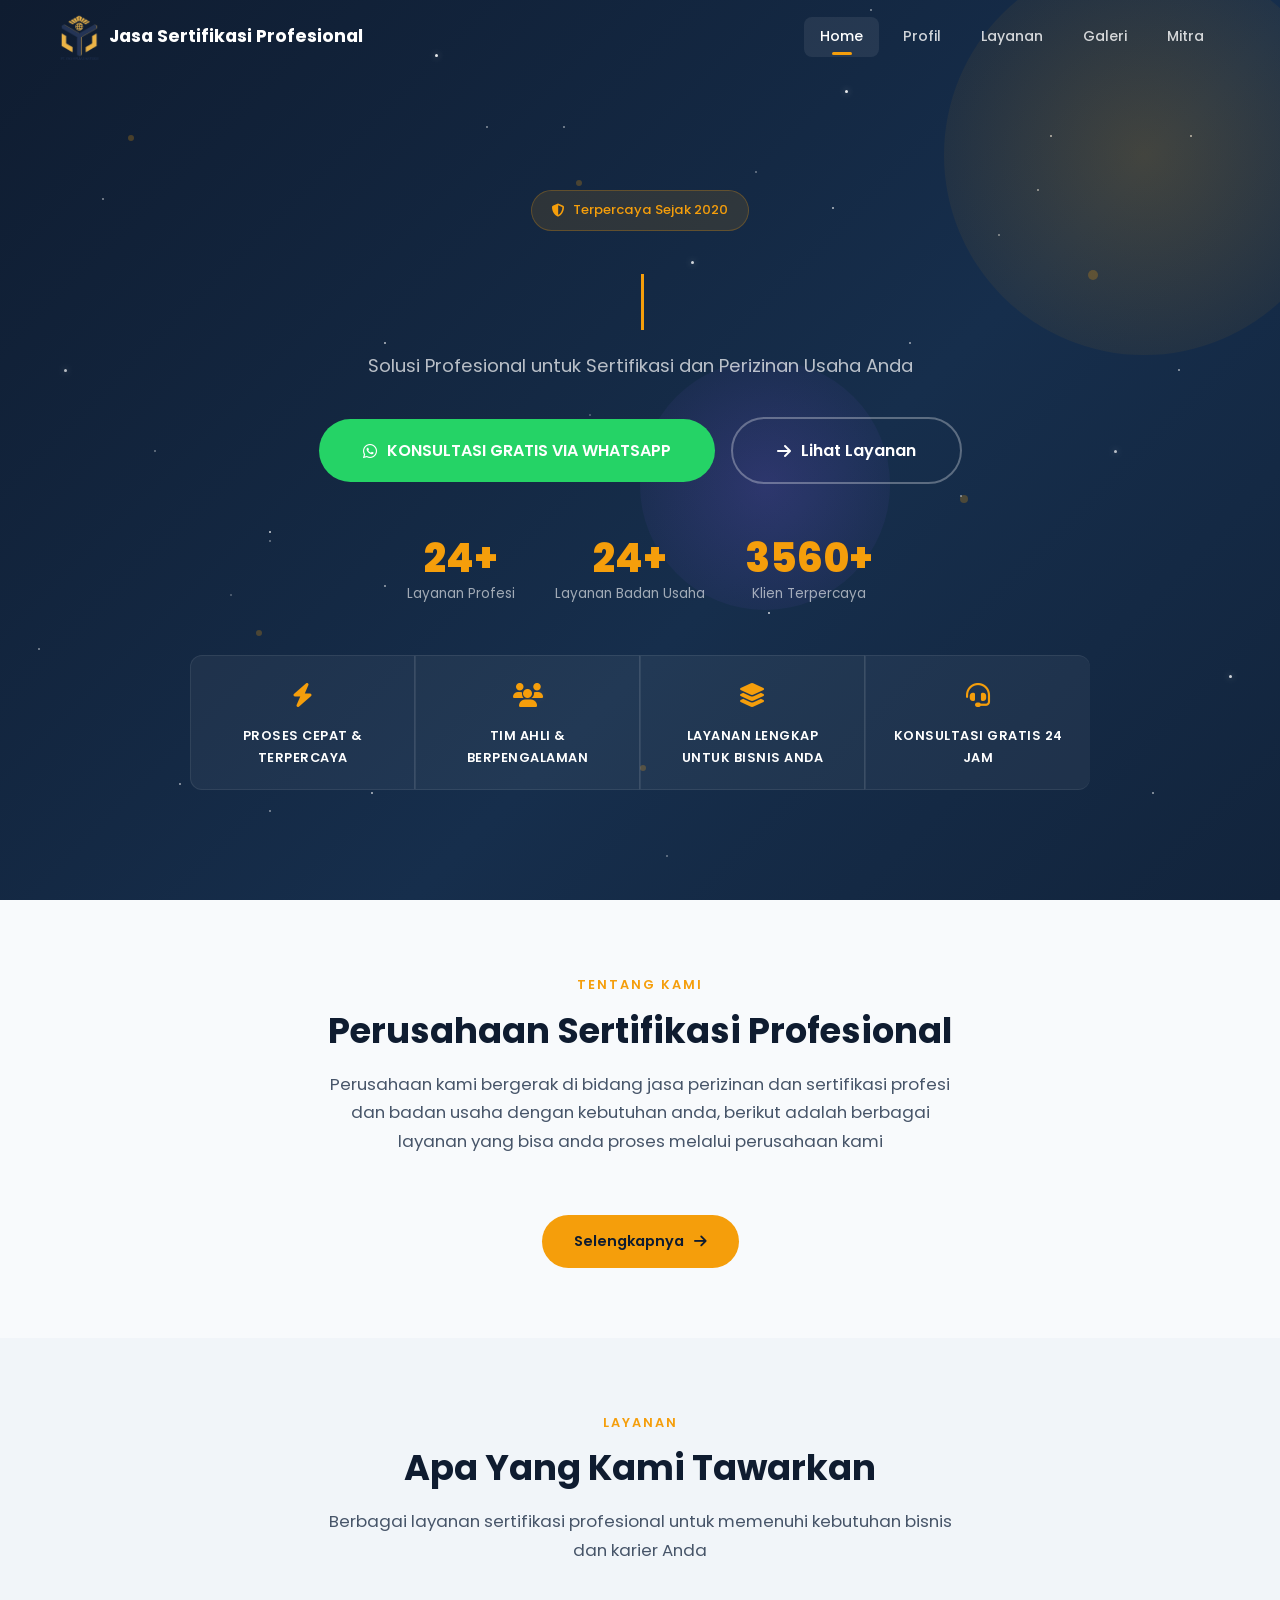
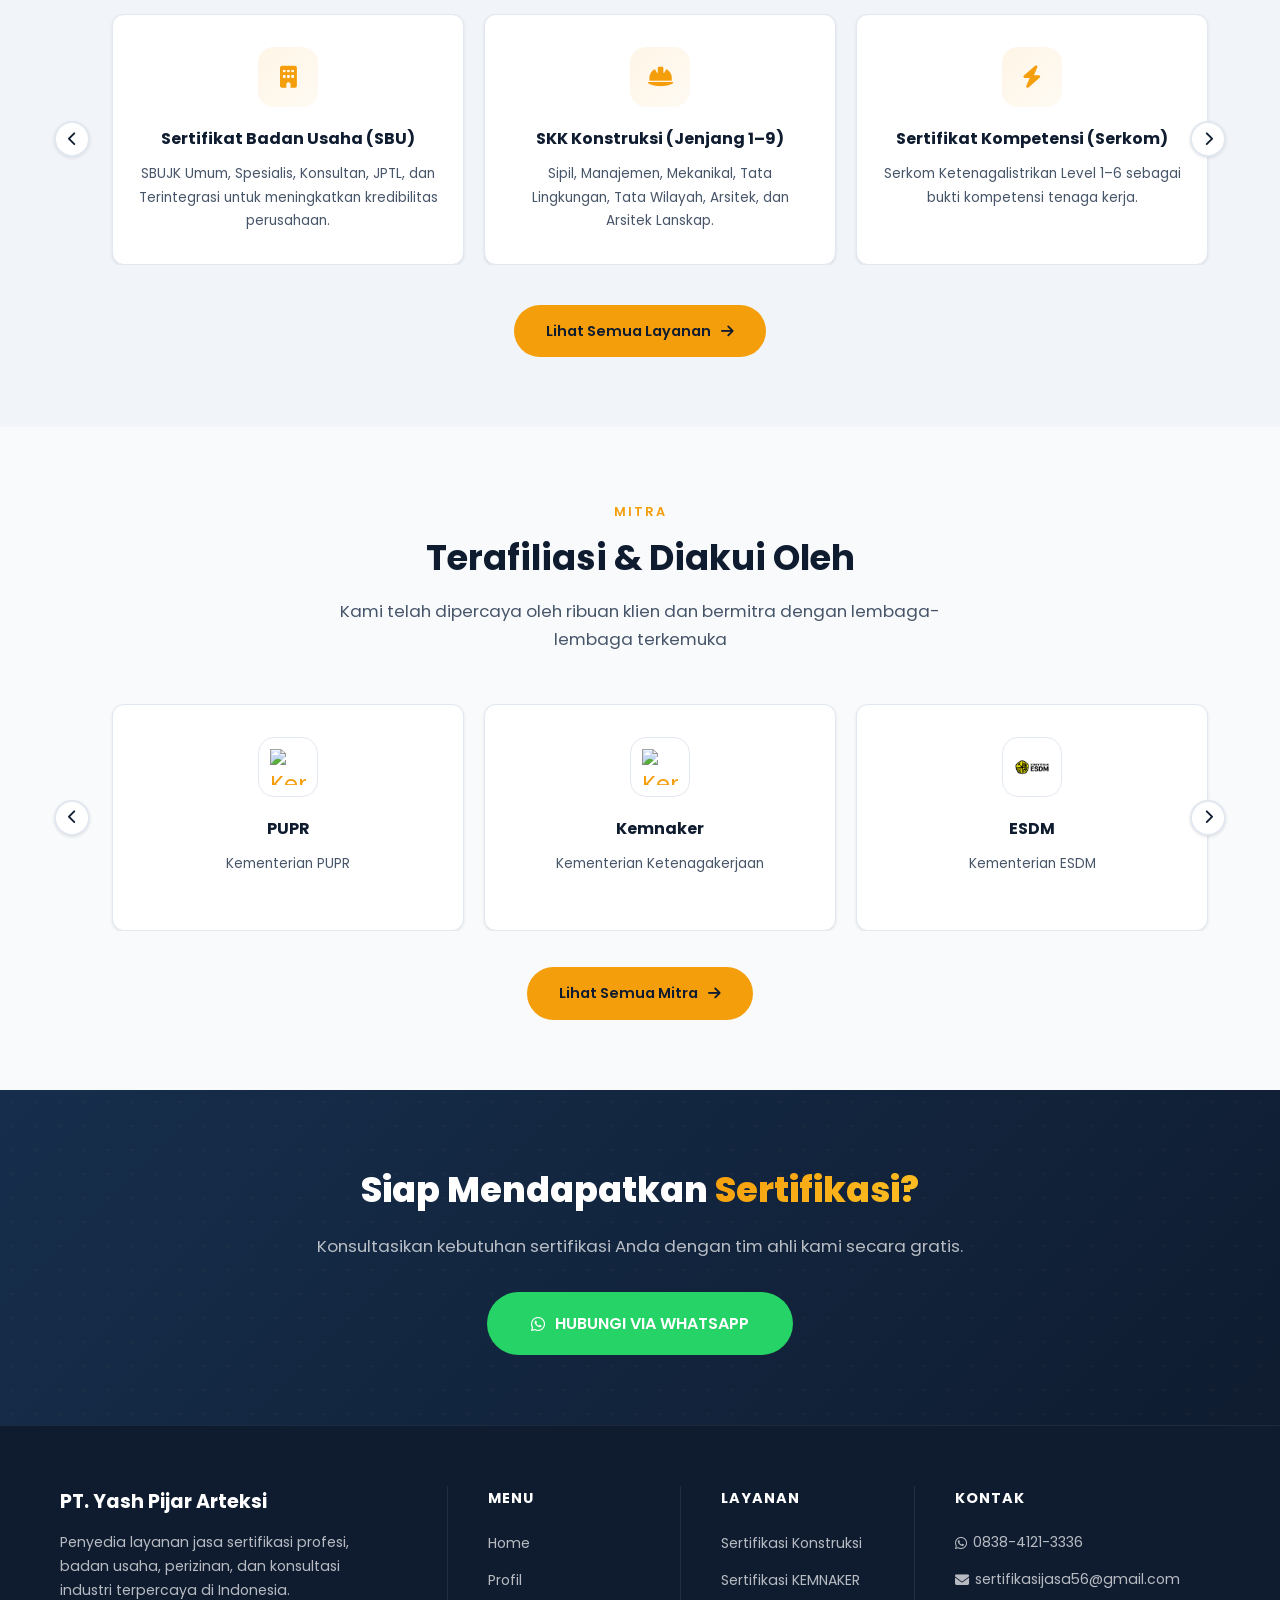
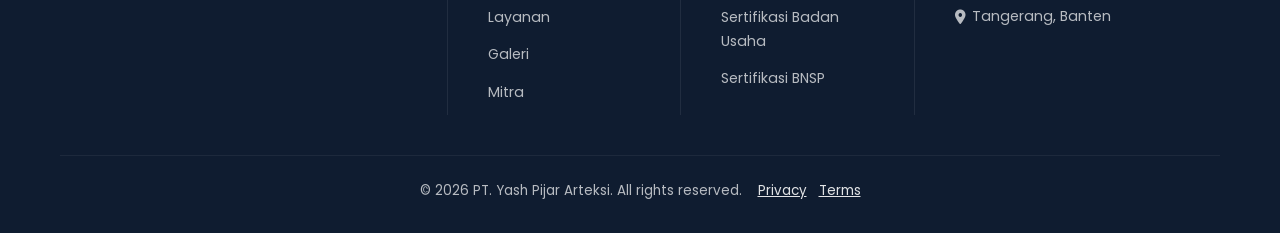
==== commit e24c1cf1: "performa mobile: hapus filter blur & box-shadow pada efek hero (kurangi beban raster di first paint)" ====
--- a/index.html
+++ b/index.html
@@ -22,7 +22,7 @@
   <link rel="preload" href="assets/fonts/poppins-800.woff2" as="font" type="font/woff2" crossorigin>
   <link rel="stylesheet" href="css/fonts.css" media="print" onload="this.media='all'"><noscript><link rel="stylesheet" href="css/fonts.css"></noscript>
   <link rel="stylesheet" href="https://cdnjs.cloudflare.com/ajax/libs/font-awesome/6.5.0/css/all.min.css" media="print" onload="this.media='all'"><noscript><link rel="stylesheet" href="https://cdnjs.cloudflare.com/ajax/libs/font-awesome/6.5.0/css/all.min.css"></noscript>
-  <style>*,::after,::before{margin:0;padding:0;box-sizing:border-box}:root{--primary:#0F1C30;--secondary:#162E4C;--accent:#F59E0B;--accent-hover:#d97706;--light:#F8FAFC;--text-dark:#1E293B;--text-light:#FFFFFF;--shadow-sm:0 1px 3px rgba(0, 0, 0, 0.1);--shadow-md:0 4px 20px rgba(0, 0, 0, 0.12);--shadow-lg:0 10px 40px rgba(0, 0, 0, 0.2);--radius-sm:8px;--radius-md:12px;--radius-lg:20px;--transition:0.3s cubic-bezier(0.4, 0, 0.2, 1);--font:'Poppins',sans-serif}html{scroll-behavior:smooth;font-size:16px;touch-action:pan-y}body{font-family:var(--font);color:var(--text-dark);background:var(--light);line-height:1.7;overflow-x:hidden}a{text-decoration:none;color:inherit}ul{list-style:none}img{max-width:100%;display:block}.container{max-width:1200px;margin:0 auto;padding:0 20px}.section-padding{padding:70px 0}.section-tag{display:inline-block;font-size:.8rem;font-weight:600;letter-spacing:2px;text-transform:uppercase;color:var(--accent);margin-bottom:12px}.section-title{font-size:2.2rem;font-weight:700;color:var(--primary);margin-bottom:16px;line-height:1.3}.section-subtitle{font-size:1.05rem;color:#475569;max-width:640px;margin:0 auto 50px auto;text-align:center}.text-center{text-align:center}.btn{display:inline-flex;align-items:center;gap:10px;padding:14px 32px;border-radius:50px;font-family:var(--font);font-size:.9rem;font-weight:600;border:none;cursor:pointer;transition:var(--transition);white-space:nowrap}.btn-primary{background:var(--accent);color:var(--primary)}.btn-primary:hover{background:var(--accent-hover);transform:translateY(-2px);box-shadow:0 8px 25px rgba(245,158,11,.35)}.btn-outline{background:0 0;color:var(--text-light);border:2px solid rgba(255,255,255,.3)}.btn-outline:hover{border-color:var(--accent);color:var(--accent);transform:translateY(-2px)}.btn-wa{background:#25d366;color:#fff}.btn-wa:hover{background:#1da851;transform:translateY(-2px);box-shadow:0 8px 25px rgba(37,211,102,.35)}.btn-lg{padding:18px 44px;font-size:1rem}.btn-pulse{animation:pulse 2s infinite}.navbar{position:fixed;top:0;left:0;right:0;z-index:1000;padding:14px 0;transition:var(--transition);background:0 0}.navbar.scrolled{background:rgba(15,28,48,.94);backdrop-filter:blur(16px);-webkit-backdrop-filter:blur(16px);border-bottom:1px solid rgba(255,255,255,.06);padding:10px 0}.navbar .container{display:flex;align-items:center;justify-content:space-between;flex-wrap:nowrap}.nav-logo{display:flex;align-items:center;gap:10px}.nav-logo-img{height:46px;width:auto;display:block}.nav-logo-text{color:var(--text-light);font-weight:700;font-size:1.1rem;white-space:nowrap}.nav-links{display:flex;align-items:center;gap:8px}.nav-links a{color:rgba(255,255,255,.8);padding:8px 16px;border-radius:8px;font-size:.88rem;font-weight:500;transition:var(--transition);position:relative}.nav-links a.active,.nav-links a:hover{color:var(--text-light);background:rgba(255,255,255,.08)}.nav-links a.active::after{content:'';position:absolute;bottom:2px;left:50%;transform:translateX(-50%);width:20px;height:3px;background:var(--accent);border-radius:2px}.nav-hamburger{display:none;flex-direction:column;gap:5px;cursor:pointer;padding:8px;background:rgba(255,255,255,.1);border:none;border-radius:8px;margin-left:8px}.nav-hamburger span{width:26px;height:2.5px;background:var(--text-light);border-radius:2px;transition:var(--transition)}.nav-hamburger.active span:first-child{transform:rotate(45deg) translate(5px,5px)}.nav-hamburger.active span:nth-child(2){opacity:0}.nav-hamburger.active span:nth-child(3){transform:rotate(-45deg) translate(5px,-5px)}.hero{min-height:100vh;background:linear-gradient(135deg,var(--primary) 0,var(--secondary) 60%,#12243c 100%);display:flex;align-items:center;position:relative;overflow:hidden;padding-top:80px}.hero::before{content:'';position:absolute;inset:0;pointer-events:none;z-index:0}.hero-stars{position:absolute;inset:0;pointer-events:none;z-index:0;overflow:hidden}.hero-stars span{position:absolute;width:2px;height:2px;background:#fff;border-radius:50%;box-shadow:0 0 4px rgba(255,255,255,.3);animation:starTwinkle var(--dur,3s) ease-in-out infinite alternate;animation-delay:var(--delay, 0s);opacity:var(--star-op, .4)}.hero-stars span.bright{width:3px;height:3px;box-shadow:0 0 6px rgba(255,255,255,.5),0 0 12px rgba(255,255,255,.15)}@keyframes starTwinkle{0%{opacity:calc(var(--star-op, .4) * .15);transform:scale(.5)}100%{opacity:var(--star-op, .4);transform:scale(1.5)}}.hero-glow{position:absolute;border-radius:50%;pointer-events:none;z-index:0;filter:blur(60px);opacity:.15;animation:glowDrift 12s ease-in-out infinite alternate}.hero-glow.g1{width:400px;height:400px;background:radial-gradient(circle,var(--accent),transparent);top:-5%;right:-5%;animation-delay:0s}.hero-glow.g3{width:250px;height:250px;background:radial-gradient(circle,#8b5cf6,transparent);top:40%;left:50%;animation-delay:-8s}@keyframes glowDrift{0%{transform:translate(0,0) scale(1)}33%{transform:translate(30px,-20px) scale(1.1)}66%{transform:translate(-20px,30px) scale(.9)}100%{transform:translate(15px,-15px) scale(1.05)}}.hero-particles{position:absolute;inset:0;overflow:hidden}.hero-particles span{position:absolute;width:6px;height:6px;background:rgba(245,158,11,.25);border-radius:50%;animation:float 8s infinite ease-in-out}.hero-particles span:first-child{top:15%;left:10%;animation-delay:0s}.hero-particles span:nth-child(2){top:30%;left:85%;animation-delay:1s;width:10px;height:10px}.hero-particles span:nth-child(3){top:70%;left:20%;animation-delay:2s}.hero-particles span:nth-child(4){top:55%;left:75%;animation-delay:3s;width:8px;height:8px}.hero-particles span:nth-child(5){top:85%;left:50%;animation-delay:4s}.hero-particles span:nth-child(6){top:20%;left:45%;animation-delay:.5s}@keyframes float{0%,100%{transform:translateY(0) scale(1);opacity:.4}50%{transform:translateY(-30px) scale(1.3);opacity:.8}}.hero .container{position:relative;z-index:2;text-align:center}.hero-badge{display:inline-flex;align-items:center;gap:8px;background:rgba(245,158,11,.12);border:1px solid rgba(245,158,11,.25);color:var(--accent);padding:8px 20px;border-radius:50px;font-size:.82rem;font-weight:500;margin-bottom:28px}.hero-title{font-size:3.5rem;font-weight:800;color:var(--text-light);line-height:1.15;margin-bottom:20px}.hero-title .highlight{background:linear-gradient(135deg,var(--accent),#fbbf24);-webkit-background-clip:text;-webkit-text-fill-color:transparent;background-clip:text}.hero-title .cursor{display:inline-block;width:3px;height:1em;background:var(--accent);margin-left:4px;animation:blink .8s infinite;vertical-align:text-bottom}@keyframes blink{0%,100%{opacity:1}50%{opacity:0}}.hero-subtitle{font-size:1.15rem;color:rgba(255,255,255,.7);max-width:620px;margin:0 auto 36px auto}.hero-actions{display:flex;align-items:center;justify-content:center;gap:16px;flex-wrap:wrap;margin-bottom:50px}.hero-stats{display:flex;justify-content:center;gap:40px;flex-wrap:wrap}.hero-stat{text-align:center}.hero-stat .number{font-size:2.5rem;font-weight:800;color:var(--accent);line-height:1.2}.hero-stat .label{font-size:.85rem;color:rgba(255,255,255,.6);font-weight:400}.hero-features{display:grid;grid-template-columns:repeat(4,1fr);gap:20px;margin-top:50px;max-width:900px;margin-left:auto;margin-right:auto}.hero-feature{background:rgba(255,255,255,.05);border:1px solid rgba(255,255,255,.08);border-radius:var(--radius-md);padding:20px;text-align:center;transition:var(--transition)}.hero-feature:hover{background:rgba(255,255,255,.1);transform:translateY(-4px)}.hero-feature .icon{font-size:1.5rem;color:var(--accent);margin-bottom:8px}.hero-feature h4{color:var(--text-light);font-size:.8rem;font-weight:600;letter-spacing:.5px}@media (min-width:769px){.hero-features{gap:0}.hero-feature{border-right:1px solid rgba(255,255,255,.12);border-radius:0}.hero-feature:first-child{border-radius:var(--radius-md) 0 0 var(--radius-md)}.hero-feature:last-child{border-right:none;border-radius:0 var(--radius-md) var(--radius-md) 0}.footer-grid>*{border-right:1px solid rgba(255,255,255,.08);padding-right:40px}.footer-grid>:last-child{border-right:none}}.page-header{padding:130px 0 60px;background:linear-gradient(135deg,var(--primary) 0,var(--secondary) 100%);position:relative;overflow:hidden;text-align:center}.page-header::before{content:'';position:absolute;inset:0;background-image:radial-gradient(rgba(255,255,255,.04) 1px,transparent 1px);background-size:30px 30px}.page-header h1{font-size:2.8rem;font-weight:800;color:var(--text-light);margin-bottom:16px;position:relative;z-index:1}.page-header p{font-size:1.1rem;color:rgba(255,255,255,.7);max-width:600px;margin:0 auto;position:relative;z-index:1}.about-grid{display:grid;grid-template-columns:1fr 1fr;gap:60px;align-items:center}.about-content{position:relative;padding-left:24px}.about-content::before{content:'';position:absolute;left:0;top:0;width:4px;height:100%;background:linear-gradient(180deg,var(--accent),var(--accent-hover));border-radius:4px}.about-content>.section-tag{margin-bottom:8px}.about-content>.section-title{margin-bottom:20px}.about-content p{color:#475569;margin-bottom:20px;font-size:1rem;line-height:1.8}.about-content p strong{color:var(--primary)}.about-visual{display:grid;grid-template-columns:1fr 1fr;gap:16px}.about-card{background:var(--text-light);border-radius:var(--radius-md);padding:28px 24px;box-shadow:0 4px 20px rgba(21,45,107,.06);text-align:center;transition:all .3s ease;border:1px solid #e2e8f0}.about-card:hover{transform:translateY(-6px);box-shadow:0 8px 30px rgba(21,45,107,.1);border-color:var(--accent)}.about-card .icon{width:56px;height:56px;border-radius:16px;background:linear-gradient(135deg,rgba(245,158,11,.1),rgba(245,158,11,.05));display:flex;align-items:center;justify-content:center;font-size:1.4rem;color:var(--accent);margin:0 auto 14px;transition:all .3s ease}.about-card:hover .icon{background:linear-gradient(135deg,var(--accent),var(--accent-hover));color:#fff;transform:scale(1.1) rotate(-5deg)}.about-card h4{font-size:1rem;font-weight:700;color:var(--primary);margin-bottom:6px}.about-card p{font-size:.85rem;color:#475569;margin:0}.visi-misi-grid{display:grid;grid-template-columns:1fr 1fr;gap:40px}.misi-card,.visi-card{background:var(--text-light);border-radius:var(--radius-lg);padding:40px;box-shadow:0 4px 20px rgba(21,45,107,.06);border:1px solid #e2e8f0;transition:all .3s ease;position:relative;overflow:hidden}.misi-card::after,.visi-card::after{content:'';position:absolute;top:0;left:0;right:0;height:4px;border-radius:var(--radius-lg) var(--radius-lg) 0 0}.visi-card::after{background:linear-gradient(90deg,var(--secondary),#60a5fa)}.misi-card::after{background:linear-gradient(90deg,var(--accent),var(--accent-hover))}.misi-card:hover,.visi-card:hover{box-shadow:0 12px 40px rgba(21,45,107,.1);transform:translateY(-4px)}.misi-card .icon,.visi-card .icon{width:56px;height:56px;border-radius:16px;display:flex;align-items:center;justify-content:center;font-size:1.4rem;margin-bottom:20px}.visi-card .icon{background:linear-gradient(135deg,#dbeafe,#eff6ff);color:var(--secondary)}.misi-card .icon{background:linear-gradient(135deg,#fef3c7,#fffbeb);color:var(--accent-hover)}.misi-card h3,.visi-card h3{font-size:1.4rem;font-weight:700;color:var(--primary);margin-bottom:14px}.visi-card p{color:#475569;font-style:italic;font-size:1rem}.misi-card ul{display:flex;flex-direction:column;gap:14px}.misi-card ul li{display:flex;align-items:flex-start;gap:12px;color:#475569;font-size:.95rem}.misi-card ul li i{color:var(--accent);margin-top:4px;flex-shrink:0}.keypoints-grid{display:grid;grid-template-columns:repeat(4,1fr);gap:24px}.keypoint-card{background:var(--text-light);border-radius:var(--radius-md);padding:32px 24px;text-align:center;box-shadow:0 4px 20px rgba(21,45,107,.06);border:1px solid #e2e8f0;transition:all .3s ease;position:relative}.keypoint-card:hover{transform:translateY(-8px);box-shadow:0 12px 40px rgba(21,45,107,.1);border-color:var(--accent)}.keypoint-card .icon{width:64px;height:64px;border-radius:50%;background:linear-gradient(135deg,rgba(245,158,11,.1),rgba(245,158,11,.05));display:flex;align-items:center;justify-content:center;font-size:1.5rem;color:var(--accent);margin:0 auto 16px;transition:var(--transition)}.keypoint-card:hover .icon{background:linear-gradient(135deg,var(--accent),var(--accent-hover));color:#fff;transform:scale(1.1)}.keypoint-card h4{font-size:1rem;font-weight:700;color:var(--primary);margin-bottom:8px}.keypoint-card p{font-size:.85rem;color:#475569}.services-list{display:flex;flex-direction:column;gap:40px;max-width:960px;margin:0 auto}.service-item{display:flex;align-items:center;gap:40px;background:var(--text-light);border-radius:var(--radius-lg);padding:0;box-shadow:0 8px 30px rgba(21,45,107,.06);transition:var(--transition);overflow:hidden}.service-item:hover{box-shadow:0 12px 40px rgba(21,45,107,.1);transform:translateY(-4px)}.service-item-img{flex:0 0 280px;height:280px;overflow:hidden}.service-item-img img{width:100%;height:100%;object-fit:cover;display:block;transition:var(--transition)}.service-item:hover .service-item-img img{transform:scale(1.05)}.service-item-body{flex:1;padding:32px 32px 32px 0}.service-item-reverse{flex-direction:row-reverse}.service-item-reverse .service-item-body{padding:32px 0 32px 32px}.service-item-header{display:flex;align-items:center;gap:16px;margin-bottom:16px}.service-item-num{flex-shrink:0;width:48px;height:48px;border-radius:12px;background:linear-gradient(135deg,var(--accent),var(--accent-hover));color:#fff;display:flex;align-items:center;justify-content:center;font-size:1rem;font-weight:800}.service-item-header h3{font-size:1.2rem;font-weight:700;color:var(--primary);line-height:1.3}.service-item-desc{color:#475569;font-size:.92rem;line-height:1.7;margin-bottom:20px}.service-item-tags{display:flex;flex-wrap:wrap;gap:8px}.service-item-tags span{background:linear-gradient(135deg,rgba(245,158,11,.08),rgba(245,158,11,.03));color:#92400e;padding:6px 16px;border-radius:20px;font-size:.8rem;font-weight:600;transition:var(--transition)}.service-item-tags span:hover{background:linear-gradient(135deg,var(--accent),var(--accent-hover));color:#fff;transform:translateY(-2px)}@media (max-width:768px){.services-list{gap:28px}.service-item{flex-direction:column;gap:0}.service-item-reverse{flex-direction:column}.service-item-img{flex:none;width:100%;height:200px}.service-item-body{padding:24px 20px}.service-item-reverse .service-item-body{padding:24px 20px}.service-item-header{gap:12px}.service-item-num{width:40px;height:40px;font-size:.85rem}.service-item-header h3{font-size:1rem}.service-item-desc{font-size:.85rem}.service-item-tags span{font-size:.75rem;padding:4px 12px}}@media (max-width:480px){.services-list{gap:20px}.service-item-img{height:160px}.service-item-body{padding:20px 16px}.service-item-reverse .service-item-body{padding:20px 16px}.service-item-header{flex-direction:column;align-items:flex-start;gap:8px}.service-item-num{width:36px;height:36px;font-size:.8rem}.service-item-header h3{font-size:.92rem}.service-item-desc{font-size:.82rem}.service-item-tags span{font-size:.72rem;padding:4px 10px}}.services-grid.scroll-x{display:flex;gap:20px;overflow-x:auto;scroll-snap-type:x mandatory;flex-wrap:nowrap;touch-action:pan-x;padding:0 52px;-ms-overflow-style:none;scrollbar-width:none}.services-grid.scroll-x::-webkit-scrollbar{display:none}.services-grid.scroll-x>*{flex:0 0 calc(100% / 3);scroll-snap-align:center}.service-card{background:var(--text-light);border-radius:var(--radius-md);padding:32px 24px;text-align:center;box-shadow:var(--shadow-sm);border:1px solid #e2e8f0;transition:var(--transition);position:relative;overflow:hidden}.service-card::before{content:'';position:absolute;top:0;left:0;right:0;height:4px;background:linear-gradient(90deg,var(--accent),var(--accent-hover));transform:scaleX(0);transition:var(--transition)}.service-card:hover::before{transform:scaleX(1)}.service-card:hover{transform:translateY(-8px);box-shadow:var(--shadow-md)}.service-card .icon{width:60px;height:60px;border-radius:16px;background:linear-gradient(135deg,rgba(245,158,11,.1),rgba(245,158,11,.05));display:flex;align-items:center;justify-content:center;font-size:1.4rem;color:var(--accent);margin:0 auto 18px;transition:var(--transition)}.service-card:hover .icon{background:linear-gradient(135deg,var(--accent),var(--accent-hover));color:#fff}.mitra-card-icon{background:var(--text-light)!important;border:1px solid #e2e8f0;overflow:hidden}.mitra-card-icon img{width:36px;height:36px;object-fit:contain;transition:var(--transition)}.service-card:hover .mitra-card-icon img{transform:scale(1.15)}.service-card:hover .mitra-card-icon{background:var(--text-light)!important;border-color:var(--accent);box-shadow:0 0 0 3px rgba(245,158,11,.15)}.service-card h4{font-size:1rem;font-weight:700;color:var(--primary);margin-bottom:10px}.service-card p{font-size:.85rem;color:#475569}.badge-grid{display:grid;grid-template-columns:repeat(4,1fr);gap:14px}.badge-item{background:var(--text-light);border:1px solid #e2e8f0;border-radius:var(--radius-sm);padding:16px 12px;text-align:center;font-size:.78rem;font-weight:600;color:var(--text-dark);transition:var(--transition);cursor:default;box-shadow:var(--shadow-sm)}.badge-item:hover{transform:scale(1.05);border-color:var(--accent);box-shadow:0 8px 25px rgba(245,158,11,.2);color:var(--accent);background:#fffbeb}.badge-item i{display:block;font-size:1.2rem;margin-bottom:6px;color:var(--primary)}.mitra-badge-grid{max-width:800px;margin:0 auto}.mitra-badge{display:flex;flex-direction:column;align-items:center;gap:8px;padding:20px 12px}.mitra-badge img{width:50px;height:50px;object-fit:contain;border-radius:50%;background:#f8fafc;padding:6px;box-shadow:0 2px 8px rgba(21,45,107,.06);transition:var(--transition)}.mitra-badge:hover img{transform:scale(1.15);box-shadow:0 4px 16px rgba(245,158,11,.2)}.mitra-badge span{font-size:.78rem;font-weight:600;color:var(--text-dark)}.layanan-badge .badge-item{cursor:pointer;padding:18px 10px;font-size:.75rem}@media (max-width:480px){.layanan-badge{grid-template-columns:repeat(3,1fr);gap:4px}.layanan-badge .badge-item{padding:8px 4px;font-size:.65rem}}@media (max-width:380px){.layanan-badge{grid-template-columns:repeat(2,1fr);gap:4px}.layanan-badge .badge-item{padding:6px 3px;font-size:.6rem}}.mitra-grid{display:grid;grid-template-columns:repeat(5,1fr);gap:20px}.carousel-scroll{position:relative;display:flex;align-items:center}.carousel-scroll .scroll-x{flex:1}.carousel-btn{display:flex;position:absolute;top:50%;transform:translateY(-50%);z-index:3;width:36px;height:36px;border-radius:50%;border:2px solid #e2e8f0;background:var(--text-light);color:var(--primary);font-size:.9rem;cursor:pointer;align-items:center;justify-content:center;transition:var(--transition);box-shadow:var(--shadow-sm)}.carousel-btn.prev{left:-6px}.carousel-btn.next{right:-6px}.carousel-btn:hover{border-color:var(--accent);color:var(--accent);box-shadow:0 4px 15px rgba(245,158,11,.2)}@media (max-width:768px){.carousel-btn{left:4px;right:auto}.carousel-btn.next{left:auto;right:4px}.carousel-scroll .scroll-x{gap:12px;padding:8px 48px}.carousel-scroll .scroll-x>*{flex:0 0 85%}.services-grid.scroll-x{gap:12px;padding:0 48px}.services-grid.scroll-x>*{flex:0 0 85%}#institusiGrid.scroll-x{display:flex;gap:12px;overflow-x:auto;flex-wrap:nowrap;touch-action:pan-x;padding:0 48px}#institusiGrid.scroll-x>*{flex:0 0 100%;scroll-snap-align:center}}@media (max-width:480px){.carousel-btn{width:30px;height:30px;font-size:.75rem;left:2px}.carousel-btn.next{left:auto;right:2px}.carousel-scroll .scroll-x>*,.services-grid.scroll-x>*{flex:0 0 88%}#institusiGrid.scroll-x>*{flex:0 0 100%}.carousel-scroll .scroll-x{padding:8px 38px}.services-grid.scroll-x{padding:0 38px}#institusiGrid.scroll-x{padding:0 38px}}.gallery-grid{display:grid;grid-template-columns:repeat(4,1fr);gap:16px}.gallery-note{display:flex;align-items:flex-start;gap:14px;margin:-12px auto 32px;max-width:620px;background:linear-gradient(135deg,#f8fafc 0,#eff6ff 100%);border:1px solid #dbeafe;border-left:4px solid var(--accent);border-radius:var(--radius-md);padding:16px 22px;box-shadow:0 2px 8px rgba(245,158,11,.06)}.gallery-note i{color:#fff;font-size:.8rem;margin-top:2px;flex-shrink:0;background:var(--accent);width:22px;height:22px;border-radius:50%;display:flex;align-items:center;justify-content:center}.gallery-note span{font-size:.85rem;color:#475569;line-height:1.7}.gallery-item{border-radius:var(--radius-md);overflow:hidden;box-shadow:0 4px 16px rgba(21,45,107,.06);transition:all .4s cubic-bezier(.34, 1.56, .64, 1);aspect-ratio:1;position:relative;cursor:pointer;border:1px solid #eef2f6}.gallery-item::after{content:'\f00e';font-family:'Font Awesome 6 Free';font-weight:900;position:absolute;top:50%;left:50%;transform:translate(-50%,-50%) scale(0);font-size:1.3rem;color:#fff;background:linear-gradient(135deg,var(--accent),#fbbf24);width:50px;height:50px;border-radius:50%;display:flex;align-items:center;justify-content:center;transition:transform .35s cubic-bezier(.34, 1.56, .64, 1),background .2s ease;z-index:2;pointer-events:none;box-shadow:0 4px 16px rgba(245,158,11,.3)}.gallery-item:hover::after{transform:translate(-50%,-50%) scale(1)}.gallery-item:hover{box-shadow:0 12px 36px rgba(21,45,107,.12);transform:translateY(-4px) scale(1.02);border-color:#fde68a}.gallery-item img{width:100%;height:100%;object-fit:cover;display:block;transition:var(--transition)}.gallery-item:hover img{transform:scale(1.08)}@media (max-width:768px){.gallery-grid{grid-template-columns:repeat(2,1fr);gap:8px}}@media (max-width:480px){.gallery-grid{grid-template-columns:repeat(2,1fr);gap:6px}}.lightbox-overlay{position:fixed;top:0;left:0;width:100%;height:100%;background:rgba(0,0,0,.85);z-index:9999;display:flex;align-items:center;justify-content:center;opacity:0;pointer-events:none;transition:opacity .3s ease}.lightbox-overlay.active{opacity:1;pointer-events:auto}.lightbox-content{position:relative;max-width:720px;width:90%;background:#fff;border-radius:var(--radius-lg);overflow:hidden;box-shadow:0 24px 64px rgba(0,0,0,.3)}.lightbox-img{width:100%;display:block;max-height:60vh;object-fit:contain;background:#f1f5f9}.lightbox-desc{padding:20px 24px 24px;font-size:.85rem;color:#475569;line-height:1.7;background:#fff}.lightbox-close{position:absolute;top:12px;right:14px;width:36px;height:36px;border-radius:50%;border:none;background:rgba(0,0,0,.5);color:#fff;font-size:1.4rem;cursor:pointer;display:flex;align-items:center;justify-content:center;transition:background .2s ease;line-height:1}.lightbox-close:hover{background:rgba(0,0,0,.75)}.mitra-card{background:var(--text-light);border-radius:var(--radius-md);padding:32px 16px;text-align:center;transition:var(--transition);box-shadow:0 6px 24px rgba(21,45,107,.06);display:flex;flex-direction:column;align-items:center;cursor:pointer;position:relative;border:1px solid #eef2f6;overflow:hidden}.mitra-card:hover{transform:translateY(-6px);box-shadow:0 12px 36px rgba(21,45,107,.1)}.mitra-card h4{font-size:.95rem;font-weight:700;color:var(--primary);margin-top:12px;margin-bottom:4px}.mitra-card p{font-size:.78rem;color:#94a3b8;max-width:100%}.mitra-card::before{content:'';position:absolute;top:0;left:0;right:0;height:3px;background:linear-gradient(90deg,var(--accent),#fbbf24);opacity:0;transition:opacity .3s ease}.mitra-card:hover::before{opacity:1}.mitra-card:hover{border-color:#fde68a}.mitra-closing{padding:16px 0 0}.mitra-closing-box{max-width:620px;margin:0 auto 32px;background:linear-gradient(135deg,#f8fafc 0,#eff6ff 100%);border:1px solid #dbeafe;border-left:4px solid var(--accent);border-radius:var(--radius-md);padding:14px 20px;display:flex;align-items:flex-start;gap:10px;box-shadow:0 2px 8px rgba(245,158,11,.06)}.mitra-closing-icon{width:22px;height:22px;border-radius:50%;background:var(--accent);display:flex;align-items:center;justify-content:center;flex-shrink:0;font-size:.72rem;color:#fff;margin-top:3px}.mitra-closing-box p{font-size:.85rem;color:#475569;line-height:1.6;margin:0}.mitra-modal{position:fixed;top:0;left:0;width:100%;height:100%;background:rgba(15,23,42,.65);backdrop-filter:blur(4px);z-index:9998;display:flex;align-items:center;justify-content:center;opacity:0;pointer-events:none;transition:opacity .3s ease}.mitra-modal.active{opacity:1;pointer-events:auto}.mitra-modal-content{background:#fff;border-radius:var(--radius-lg);max-width:480px;width:88%;box-shadow:0 8px 24px rgba(15,23,42,.08),0 24px 64px rgba(15,23,42,.16);position:relative;overflow:hidden;transform:translateY(12px) scale(.97);transition:transform .35s cubic-bezier(.34, 1.56, .64, 1)}.mitra-modal.active .mitra-modal-content{transform:translateY(0) scale(1)}.mitra-modal-header{background:linear-gradient(135deg,var(--primary),#1e40af);padding:24px 32px 20px;text-align:center;position:relative}.mitra-modal-header h3{font-size:1.25rem;font-weight:700;color:#fff;margin-bottom:2px}.mitra-modal-header .mitra-modal-sub{font-size:.82rem;color:rgba(255,255,255,.7);display:block}.mitra-modal-close{position:absolute;top:12px;right:14px;width:30px;height:30px;border-radius:50%;border:none;background:rgba(255,255,255,.2);color:#fff;font-size:1.2rem;cursor:pointer;display:flex;align-items:center;justify-content:center;transition:background .2s ease;z-index:2;line-height:1}.mitra-modal-close:hover{background:rgba(255,255,255,.35)}.mitra-modal-body{padding:32px 32px 36px;display:flex;flex-direction:column;align-items:center}.mitra-modal-logo{width:104px;height:104px;border-radius:50%;border:4px solid #e2e8f0;display:flex;align-items:center;justify-content:center;overflow:hidden;margin:-64px auto 0;background:#fff;box-shadow:0 4px 16px rgba(21,45,107,.1);position:relative;z-index:1}.mitra-modal-logo img{width:100%;height:100%;object-fit:contain;padding:12px}.mitra-modal-body p{font-size:.88rem;color:#475569;line-height:1.8;text-align:left;margin-top:20px;padding-top:20px;border-top:1px solid #f1f5f9}.mitra-slider{position:relative;max-width:960px;margin:48px auto 0;overflow:hidden;padding:0 52px}.mitra-slider-track{display:flex;transition:transform .5s cubic-bezier(.25, .46, .45, .94)}.mitra-slide{flex:0 0 100%;display:flex;flex-direction:column;align-items:center;justify-content:center;text-align:center;padding:40px 24px;box-sizing:border-box}.mitra-slide-logo{width:120px;height:120px;border-radius:50%;background:var(--text-light);box-shadow:0 6px 24px rgba(21,45,107,.06);display:flex;align-items:center;justify-content:center;padding:20px;margin-bottom:20px;transition:transform .3s ease,box-shadow .3s ease}.mitra-slide:hover .mitra-slide-logo{transform:translateY(-6px) scale(1.05);box-shadow:0 12px 36px rgba(21,45,107,.12)}.mitra-slide-logo img{max-width:100%;max-height:100%;object-fit:contain}.mitra-slide h4{font-size:1.05rem;font-weight:700;color:var(--primary);margin-bottom:6px}.mitra-slide p{font-size:.85rem;color:#94a3b8;max-width:260px;line-height:1.4}.mitra-slider-btn{position:absolute;top:50%;transform:translateY(-50%);z-index:3;width:40px;height:40px;border-radius:50%;border:2px solid #e2e8f0;background:var(--text-light);color:var(--primary);font-size:1rem;cursor:pointer;display:flex;align-items:center;justify-content:center;transition:all .3s ease;box-shadow:0 2px 12px rgba(21,45,107,.08)}.mitra-slider-btn:hover{border-color:var(--accent);color:var(--accent);box-shadow:0 4px 16px rgba(245,158,11,.2)}.mitra-slider-prev{left:4px}.mitra-slider-next{right:4px}.mitra-slider-dots{display:flex;justify-content:center;gap:8px;margin-top:20px}.mitra-slider-dots .dot{width:10px;height:10px;border-radius:50%;border:none;background:#cbd5e1;cursor:pointer;transition:all .3s ease;padding:0}.mitra-slider-dots .dot.active{background:var(--primary);transform:scale(1.25)}@media (min-width:769px){.mitra-slider{padding:0 60px}.mitra-slide{flex:0 0 calc(100% / 3)}}@media (max-width:768px){.mitra-slider-btn{width:36px;height:36px;font-size:.9rem}.mitra-slider-dots{display:none}}@media (max-width:480px){.mitra-slider{padding:0 36px}.mitra-slider-btn{width:32px;height:32px;font-size:.8rem}.mitra-slider-prev{left:0}.mitra-slider-next{right:0}.mitra-slide-logo{width:100px;height:100px;padding:16px}}.location-info{display:grid;grid-template-columns:1fr 1.5fr;gap:40px;align-items:start}.location-detail{background:var(--text-light);border-radius:var(--radius-md);padding:32px;box-shadow:var(--shadow-sm);border:1px solid #e2e8f0}.location-detail h3{font-size:1.2rem;font-weight:700;color:var(--primary);margin-bottom:16px}.location-detail .info-item{display:flex;gap:14px;margin-bottom:18px;align-items:flex-start}.location-detail .info-item i{color:var(--accent);font-size:1.1rem;margin-top:4px;width:20px;text-align:center}.location-detail .info-item p{color:#475569;font-size:.92rem}.location-map{border-radius:var(--radius-md);overflow:hidden;box-shadow:var(--shadow-sm);border:1px solid #e2e8f0}.location-map iframe{width:100%;height:320px;display:block;border:none}.cta-section{background:linear-gradient(135deg,var(--secondary) 0,var(--primary) 100%);text-align:center;position:relative;overflow:hidden}.cta-section::before{content:'';position:absolute;inset:0;background-image:radial-gradient(rgba(245,158,11,.06) 1px,transparent 1px);background-size:24px 24px}.cta-section .container{position:relative;z-index:1}.cta-section h2{font-size:2.2rem;font-weight:800;color:var(--text-light);margin-bottom:12px}.cta-section h2 span{background:linear-gradient(135deg,var(--accent),#fbbf24);-webkit-background-clip:text;-webkit-text-fill-color:transparent;background-clip:text}.cta-section p{color:rgba(255,255,255,.7);margin-bottom:32px;font-size:1.05rem}#institusiGrid{display:flex;flex-wrap:wrap;justify-content:center;gap:20px}#institusiGrid .mitra-card{flex:0 0 calc(25% - 20px);max-width:calc(25% - 20px);padding:24px 16px;min-height:200px;justify-content:center}#institusiGrid .logo-wrap{width:80px;height:80px;border-radius:50%;display:flex;align-items:center;justify-content:center;margin:0 auto 16px;overflow:hidden;background:#fff;border:2px solid #e2e8f0;transition:var(--transition)}#institusiGrid .mitra-card:hover .logo-wrap{border-color:var(--accent);box-shadow:0 4px 20px rgba(245,158,11,.2)}#institusiGrid .logo-wrap img{width:100%;height:100%;object-fit:contain;padding:8px}#institusiGrid .mitra-card h4{font-size:.9rem}#institusiGrid .mitra-card p{font-size:.75rem}@media (max-width:1024px){#institusiGrid .mitra-card{flex:0 0 calc(33.33% - 20px);max-width:calc(33.33% - 20px);min-height:180px}}@media (max-width:600px){#institusiGrid{gap:12px}#institusiGrid .mitra-card{flex:0 0 calc(50% - 12px);max-width:calc(50% - 12px);padding:16px 10px;min-height:150px}#institusiGrid .mitra-card:last-child{margin:0 auto}#institusiGrid .logo-wrap{width:56px;height:56px;margin-bottom:10px}#institusiGrid .logo-wrap img{padding:5px}#institusiGrid .mitra-card h4{font-size:.78rem}#institusiGrid .mitra-card p{font-size:.65rem}}@media (max-width:380px){#institusiGrid{gap:10px}#institusiGrid .mitra-card{flex:0 0 calc(50% - 10px);max-width:calc(50% - 10px);padding:12px 6px;min-height:130px}#institusiGrid .mitra-card:last-child{margin:0 auto}#institusiGrid .logo-wrap{width:46px;height:46px;margin-bottom:8px}#institusiGrid .logo-wrap img{padding:4px}#institusiGrid .mitra-card h4{font-size:.7rem}#institusiGrid .mitra-card p{font-size:.6rem}}.section-ringkasan{padding:0 0 32px}.section-badge{padding:40px 0}.section-badge-alt{padding:40px 0;background:#f1f5f9}.badge-grid-ringkasan{display:grid;grid-template-columns:repeat(5,1fr);gap:14px;max-width:900px;margin:24px auto 0}.page-section-header .section-subtitle{margin-bottom:0}@media (max-width:768px){.section-ringkasan{padding:0 0 16px}.section-badge{padding:24px 0}.section-badge-alt{padding:24px 0}.badge-grid-ringkasan{grid-template-columns:repeat(3,1fr);gap:6px}}@media (max-width:480px){.section-ringkasan{padding:0 0 12px}.section-badge{padding:16px 0}.section-badge-alt{padding:16px 0}.badge-grid-ringkasan{grid-template-columns:repeat(3,1fr);gap:4px}.badge-grid-ringkasan .badge-item{padding:6px 4px;font-size:.65rem}}@media (max-width:380px){.section-ringkasan{padding:0 0 8px}.section-badge{padding:12px 0}.section-badge-alt{padding:12px 0}.badge-grid-ringkasan{grid-template-columns:repeat(3,1fr);gap:3px}.badge-grid-ringkasan .badge-item{padding:4px 3px;font-size:.58rem}}.legal-content{max-width:800px;margin:0 auto}.legal-content h2{font-size:1.3rem;color:var(--primary);margin:32px 0 12px}.legal-content li,.legal-content p{color:#475569;font-size:.95rem;line-height:1.8}.legal-content ul{list-style:disc;padding-left:24px;margin-bottom:16px}.legal-content ul li{margin-bottom:6px}.legal-content .updated{color:#94a3b8;font-size:.85rem;margin-bottom:32px}.footer{background:var(--primary);color:rgba(255,255,255,.7);padding:60px 0 30px;border-top:1px solid rgba(255,255,255,.06)}.footer-grid{display:grid;grid-template-columns:2fr 1fr 1fr 1.2fr;gap:40px;margin-bottom:40px}.footer-brand h3{font-size:1.2rem;font-weight:700;color:var(--text-light);margin-bottom:12px}.footer-brand p{font-size:.88rem;line-height:1.7;max-width:320px}.footer-col h4{font-size:.9rem;font-weight:700;color:var(--text-light);margin-bottom:18px;text-transform:uppercase;letter-spacing:1px}.footer-col ul li{margin-bottom:10px}.footer-col ul li a{font-size:.88rem;transition:var(--transition);display:inline-flex;align-items:center;gap:6px}.footer-col ul li a:hover{color:var(--accent);padding-left:4px}.footer-bottom{border-top:1px solid rgba(255,255,255,.06);padding-top:24px;display:flex;justify-content:center;align-items:center;flex-wrap:wrap;gap:12px;font-size:.84rem}.footer-socials{display:flex;gap:12px}.footer-socials a{width:38px;height:38px;border-radius:50%;background:rgba(255,255,255,.06);display:flex;align-items:center;justify-content:center;font-size:.95rem;transition:var(--transition)}.footer-socials a:hover{background:var(--accent);color:var(--primary);transform:translateY(-3px)}.modal-overlay{position:fixed;inset:0;z-index:9999;background:rgba(0,0,0,.6);backdrop-filter:blur(6px);display:none;align-items:center;justify-content:center;padding:20px}.modal-overlay.active{display:flex}.modal{background:var(--text-light);border-radius:var(--radius-lg);width:100%;max-width:480px;padding:40px 36px 32px;position:relative;box-shadow:var(--shadow-lg);animation:modalIn .3s ease}@keyframes modalIn{from{opacity:0;transform:scale(.92) translateY(20px)}to{opacity:1;transform:scale(1) translateY(0)}}.modal-close{position:absolute;top:16px;right:16px;width:36px;height:36px;border-radius:50%;border:none;background:#f1f5f9;color:#475569;font-size:1.1rem;cursor:pointer;display:flex;align-items:center;justify-content:center;transition:var(--transition)}.modal-close:hover{background:#e2e8f0;color:var(--text-dark)}.modal-icon{width:56px;height:56px;border-radius:16px;background:linear-gradient(135deg,rgba(245,158,11,.12),rgba(245,158,11,.06));display:flex;align-items:center;justify-content:center;font-size:1.4rem;color:var(--accent);margin-bottom:16px}.modal h3{font-size:1.3rem;font-weight:700;color:var(--primary);margin-bottom:6px}.modal .modal-service-name{font-size:.9rem;color:#475569;margin-bottom:24px}.modal-form{display:flex;flex-direction:column;gap:16px}.form-group{display:flex;flex-direction:column;gap:6px}.form-group label{font-size:.82rem;font-weight:600;color:var(--text-dark)}.form-group input{padding:12px 16px;border:1.5px solid #e2e8f0;border-radius:var(--radius-sm);font-family:var(--font);font-size:.92rem;color:var(--text-dark);transition:var(--transition);background:var(--light)}.form-group input:focus{outline:0;border-color:var(--accent);box-shadow:0 0 0 3px rgba(245,158,11,.12);background:#fff}.modal-form .btn{width:100%;justify-content:center;margin-top:4px;padding:14px}.badge-item,.service-card{cursor:pointer}.reveal{opacity:0;transform:translateY(30px);transition:opacity .7s ease,transform .7s ease}.reveal.visible{opacity:1;transform:translateY(0)}@keyframes pulse{0%{box-shadow:0 0 0 0 rgba(37,211,102,.5)}70%{box-shadow:0 0 0 16px rgba(37,211,102,0)}100%{box-shadow:0 0 0 0 rgba(37,211,102,0)}}.wa-modal-overlay{position:fixed;inset:0;z-index:10002;background:rgba(0,0,0,.6);backdrop-filter:blur(6px);-webkit-backdrop-filter:blur(6px);display:none;align-items:center;justify-content:center;padding:20px}.wa-modal-overlay.active{display:flex}.wa-modal-content{background:#fff;border-radius:var(--radius-lg);width:100%;max-width:500px;padding:36px 32px 28px;position:relative;box-shadow:0 20px 60px rgba(21,45,107,.3);animation:modalIn .3s ease;max-height:90vh;overflow-y:auto}.wa-modal-close{position:absolute;top:16px;right:16px;width:36px;height:36px;border-radius:50%;border:none;background:#f1f5f9;color:#475569;font-size:1.2rem;cursor:pointer;display:flex;align-items:center;justify-content:center;transition:var(--transition)}.wa-modal-close:hover{background:#e2e8f0;color:var(--text-dark)}.wa-modal-icon{width:56px;height:56px;border-radius:16px;background:linear-gradient(135deg,rgba(37,211,102,.12),rgba(37,211,102,.06));display:flex;align-items:center;justify-content:center;font-size:1.5rem;color:#25d366;margin-bottom:16px}.wa-modal-content h3{font-size:1.3rem;font-weight:700;color:var(--primary);margin-bottom:4px}.wa-modal-desc{font-size:.88rem;color:#475569;margin-bottom:22px}.required{color:#ef4444}.optional{color:#94a3b8;font-weight:400}.field-hint{display:block;font-size:.75rem;color:#94a3b8;margin-top:4px}.tujuan-options{display:flex;gap:10px;flex-wrap:wrap}.tujuan-chip{flex:1;min-width:140px;cursor:pointer}.tujuan-chip input{position:absolute;opacity:0;pointer-events:none}.tujuan-chip span{display:flex;align-items:center;justify-content:center;gap:6px;padding:12px 16px;border:2px solid #e2e8f0;border-radius:12px;font-size:.85rem;font-weight:500;color:#475569;transition:var(--transition);text-align:center;line-height:1.3}.tujuan-chip input:checked+span{border-color:var(--accent);background:#fffbeb;color:var(--primary)}.tujuan-chip span:hover{border-color:var(--accent)}.service-selector{max-height:200px;overflow-y:auto;border:1.5px solid #e2e8f0;border-radius:var(--radius-sm);padding:10px 12px;background:var(--light)}.service-selector::-webkit-scrollbar{width:4px}.service-selector::-webkit-scrollbar-thumb{background:#cbd5e1;border-radius:2px}.service-category{margin-bottom:8px}.service-category:last-child{margin-bottom:0}.service-cat-title{font-size:.72rem;font-weight:700;color:var(--accent);text-transform:uppercase;letter-spacing:.5px;margin-bottom:6px}.service-chips{display:flex;flex-wrap:wrap;gap:6px}.service-chip{padding:5px 10px;font-size:.75rem;font-weight:500;color:#475569;background:#fff;border:1.5px solid #e2e8f0;border-radius:6px;cursor:pointer;transition:var(--transition);white-space:nowrap}.service-chip:hover{border-color:var(--accent);color:var(--primary)}.service-chip.selected{border-color:var(--accent);background:#fffbeb;color:var(--primary);font-weight:600}.wa-modal-content textarea{width:100%;padding:12px 16px;border:1.5px solid #e2e8f0;border-radius:var(--radius-sm);font-family:var(--font);font-size:.9rem;color:var(--text-dark);transition:var(--transition);background:var(--light);resize:vertical}.wa-modal-content textarea:focus{outline:0;border-color:var(--accent);box-shadow:0 0 0 3px rgba(245,158,11,.12);background:#fff}@media (max-width:480px){.wa-modal-content{padding:28px 20px 24px}.wa-modal-content h3{font-size:1.15rem}.tujuan-chip{min-width:100%}.tujuan-chip span{padding:10px 14px;font-size:.82rem}.service-selector{max-height:160px;padding:8px 10px}.service-chip{font-size:.7rem;padding:4px 8px}}@media (max-width:380px){.wa-modal-content{padding:22px 16px 20px}}@media (max-width:1024px){.keypoints-grid,.services-grid{grid-template-columns:repeat(2,1fr)}.badge-grid{grid-template-columns:repeat(4,1fr)}.mitra-grid{grid-template-columns:repeat(3,1fr)}.footer-grid{grid-template-columns:1fr 1fr 1fr}.footer-brand{grid-column:1/-1}.hero-title{font-size:2.6rem}.section-title{font-size:1.7rem}.cta-section h2{font-size:1.8rem}}@media (max-width:768px){.container{padding:0 16px}.section-padding{padding:40px 0}.section-title{font-size:1.3rem;margin-bottom:8px}.section-subtitle{font-size:.9rem;margin-bottom:24px}.hero{min-height:auto;padding:100px 0 50px}.hero-badge{font-size:.75rem;padding:6px 14px;margin-bottom:16px}.hero-title{font-size:1.7rem}.hero-subtitle{font-size:.95rem;margin-bottom:20px}.hero-actions{gap:10px;margin-bottom:28px}.hero-features{grid-template-columns:repeat(2,1fr);gap:10px;margin-top:28px}.hero-feature{padding:14px}.hero-feature .icon{font-size:1.2rem;margin-bottom:4px}.hero-stats{gap:16px}.hero-stat .number{font-size:1.8rem}.hero-stat .label{font-size:.75rem}.about-grid{grid-template-columns:1fr;gap:24px}.about-content{padding-left:16px}.about-content::before{width:3px}.about-card{padding:20px 16px}.visi-misi-grid{grid-template-columns:1fr;gap:20px}.misi-card,.visi-card{padding:24px 20px}.misi-card .icon,.visi-card .icon{width:44px;height:44px;font-size:1.1rem;margin-bottom:14px;border-radius:12px}.keypoints-grid{grid-template-columns:repeat(2,1fr);gap:12px}.keypoint-card{padding:20px 16px}.services-grid{grid-template-columns:1fr!important;gap:14px}.service-card{padding:22px 18px}.badge-grid{grid-template-columns:repeat(4,1fr);gap:6px}.badge-item{padding:10px 6px;font-size:.7rem}.mitra-badge img{width:40px;height:40px}.mitra-badge{padding:14px 8px}.mitra-grid{grid-template-columns:repeat(2,1fr);gap:10px}.mitra-card{padding:16px 10px}.location-info{grid-template-columns:1fr;gap:20px}.location-detail{padding:20px}.footer-grid{grid-template-columns:1fr;gap:32px}.footer-col:nth-child(2),.footer-col:nth-child(3){display:none}.footer-col{text-align:left}.footer-col h4{margin-bottom:14px}.footer-col ul li a{font-size:.85rem}.footer{padding:40px 0 20px}.nav-links{position:fixed;top:0;right:-100%;width:260px;height:100vh;background:rgba(21,45,107,.98);backdrop-filter:blur(20px);flex-direction:column;padding:70px 20px 20px;gap:4px;transition:var(--transition);border-left:1px solid rgba(255,255,255,.06)}.nav-links.open{right:0}.nav-links a{padding:10px 14px;font-size:.92rem;width:100%}.nav-hamburger{display:flex!important}.navbar{padding:14px 0}.page-header{padding:110px 0 40px}.page-header h1{font-size:1.5rem;margin-bottom:8px}.page-header p{font-size:.88rem}.cta-section h2{font-size:1.3rem}.cta-section p{font-size:.9rem;margin-bottom:20px}.btn{padding:10px 22px;font-size:.82rem}.btn-lg{padding:12px 24px;font-size:.85rem}.modal{padding:28px 20px 24px}.modal-icon{width:44px;height:44px;font-size:1.1rem}.modal h3{font-size:1.1rem}.wa-modal-content{padding:28px 20px 24px}.wa-modal-content h3{font-size:1.15rem}.wa-modal-icon{width:48px;height:48px;font-size:1.3rem}.tujuan-chip{min-width:100%}.form-group input,.wa-modal-content textarea{padding:10px 14px;font-size:.85rem}.mitra-closing{padding:12px 0 0}.mitra-closing-box{padding:12px 16px;gap:10px;border-left-width:3px}.mitra-closing-icon{width:20px;height:20px;font-size:.7rem;margin-top:2px}.mitra-closing-box p{font-size:.82rem;line-height:1.6}.mitra-modal-header h3{font-size:1.15rem}.mitra-modal-body p{font-size:.85rem}.gallery-note{padding:14px 18px}.gallery-note span{font-size:.82rem}}@media (max-width:480px){.container{padding:0 12px}.section-padding{padding:28px 0}.section-title{font-size:1.1rem}.section-subtitle{font-size:.82rem;margin-bottom:16px}.hero-title{font-size:1.4rem}.hero-subtitle{font-size:.88rem}.hero-stat .number{font-size:1.5rem}.badge-grid{grid-template-columns:repeat(4,1fr);gap:4px}.badge-item{padding:6px 4px;font-size:.65rem}.mitra-badge img{width:36px;height:36px}.keypoints-grid{grid-template-columns:repeat(2,1fr);gap:10px}.keypoint-card{padding:14px 12px}.keypoint-card .icon{width:44px;height:44px;font-size:1rem;margin-bottom:8px}.service-card{padding:18px 14px}.service-card .icon{width:48px;height:48px;font-size:1.1rem;margin-bottom:12px}.mitra-grid{gap:8px}.mitra-card{padding:12px 8px}.mitra-card h4{font-size:.78rem}.mitra-card p{font-size:.66rem}.nav-logo-img{height:36px}.nav-logo-text{font-size:.9rem}.nav-hamburger span{width:20px;height:2px}.page-header{padding:90px 0 28px}.page-header h1{font-size:1.25rem}.cta-section h2{font-size:1.15rem}.footer{padding:32px 0 16px}.footer-bottom{font-size:.75rem;flex-direction:column;text-align:center}.btn-lg{padding:10px 16px;font-size:.78rem}.modal{padding:22px 16px 20px}.about-visual{grid-template-columns:1fr 1fr;gap:10px}.about-card{padding:14px 12px}.about-card .icon{width:44px;height:44px;font-size:1.1rem;margin-bottom:10px;border-radius:12px}.about-card h4{font-size:.85rem}.about-card p{font-size:.75rem}.misi-card,.visi-card{padding:18px 14px}.service-cat-title{font-size:.68rem}.mitra-closing{padding:8px 0 0}.mitra-closing-box{padding:10px 14px;gap:8px;border-left-width:3px}.mitra-closing-icon{width:18px;height:18px;font-size:.65rem;margin-top:2px}.mitra-closing-box p{font-size:.78rem;line-height:1.55}.mitra-modal-header{padding:20px 24px 16px}.mitra-modal-header h3{font-size:1.1rem}.mitra-modal-body{padding:24px 24px 28px}.mitra-modal-logo{width:80px;height:80px;margin-top:-52px}.mitra-modal-logo img{padding:8px}.mitra-modal-body p{font-size:.82rem;margin-top:16px;padding-top:16px}.gallery-note{padding:12px 16px;border-left-width:3px}.gallery-note span{font-size:.8rem}.lightbox-desc{padding:16px 18px 20px;font-size:.8rem}}@media (max-width:380px){.container{padding:0 10px}.section-padding{padding:24px 0}.hero-title{font-size:1.15rem}.hero-subtitle{font-size:.8rem;margin-bottom:14px}.hero-actions{flex-direction:column;gap:8px}.hero-actions .btn{width:100%;justify-content:center}.hero-stat .number{font-size:1.2rem}.hero-stat .label{font-size:.65rem}.hero-features{margin-top:20px}.nav-logo-img{height:22px}.nav-logo-text{font-size:.65rem}.hero-feature{padding:10px}.hero-feature .icon{font-size:1rem}.hero-feature h4{font-size:.7rem}.badge-grid{grid-template-columns:repeat(4,1fr);gap:3px}.badge-item{padding:4px 3px;font-size:.58rem}.mitra-badge img{width:30px;height:30px}.nav-logo-img{height:30px}.nav-logo-text{font-size:.8rem}.nav-links{width:200px;padding:50px 14px 14px}.section-title{font-size:1rem}.section-subtitle{font-size:.78rem;margin-bottom:14px}.page-header{padding:80px 0 22px}.page-header h1{font-size:1.05rem}.page-header p{font-size:.78rem}.cta-section h2{font-size:1.05rem}.cta-section p{font-size:.82rem;margin-bottom:16px}.btn{padding:8px 16px;font-size:.75rem}.btn-lg{padding:9px 16px;font-size:.75rem}.about-visual{grid-template-columns:1fr 1fr;gap:8px}.about-card{padding:10px 8px}.about-card .icon{width:36px;height:36px;font-size:.95rem;margin-bottom:6px;border-radius:10px}.about-card h4{font-size:.78rem}.about-card p{font-size:.7rem}.misi-card,.visi-card{padding:14px 12px}.misi-card .icon,.visi-card .icon{width:36px;height:36px;font-size:.95rem;margin-bottom:10px;border-radius:10px}.misi-card h3,.visi-card h3{font-size:1.1rem}.misi-card ul li,.visi-card p{font-size:.82rem}.keypoint-card{padding:10px 8px}.keypoint-card .icon{width:36px;height:36px;font-size:.85rem;margin-bottom:6px}.keypoint-card h4{font-size:.75rem}.keypoint-card p{font-size:.68rem}.service-card{padding:14px 12px}.service-card .icon{width:42px;height:42px;font-size:1rem;margin-bottom:10px}.service-card h4{font-size:.82rem}.service-card p{font-size:.75rem}.mitra-card{padding:10px 6px}.mitra-card h4{font-size:.72rem}.mitra-card p{font-size:.6rem}.location-detail{padding:14px}.location-detail h3{font-size:1rem}.location-detail .info-item p{font-size:.82rem}.wa-modal-content{padding:18px 12px 16px}.wa-modal-content h3{font-size:1rem}.wa-modal-desc{font-size:.78rem;margin-bottom:14px}.wa-modal-icon{width:40px;height:40px;font-size:1.1rem;margin-bottom:10px}.tujuan-chip span{padding:8px 10px;font-size:.75rem}.service-chip{font-size:.65rem;padding:3px 6px}.form-group label{font-size:.75rem}.form-group input,.wa-modal-content textarea{padding:8px 10px;font-size:.78rem}.modal{padding:18px 12px 16px}.footer{padding:24px 0 12px}.footer-brand h3{font-size:1rem}.footer-brand p{font-size:.78rem}.mitra-closing-box{padding:8px 12px;gap:6px;flex-direction:row;align-items:flex-start;text-align:left;border-left-width:3px}.mitra-closing-icon{width:16px;height:16px;font-size:.58rem;margin-top:2px}.mitra-closing-box p{font-size:.72rem;line-height:1.5;padding-top:0}.mitra-modal-header{padding:16px 18px 14px}.mitra-modal-header h3{font-size:1rem}.mitra-modal-header .mitra-modal-sub{font-size:.75rem}.mitra-modal-body{padding:20px 18px 24px}.mitra-modal-logo{width:68px;height:68px;margin-top:-44px;border-width:3px}.mitra-modal-logo img{padding:6px}.mitra-modal-body p{font-size:.8rem}.gallery-note{padding:10px 12px}.gallery-note span{font-size:.75rem}.lightbox-desc{padding:12px 12px 16px;font-size:.75rem}.lightbox-content{width:94%}.service-item-img{height:140px}.service-item-body{padding:14px 12px}.service-item-reverse .service-item-body{padding:14px 12px}.service-item-num{width:30px;height:30px;font-size:.72rem}.service-item-header h3{font-size:.82rem}.service-item-desc{font-size:.75rem}.service-item-tags span{font-size:.65rem;padding:3px 8px}.location-detail{padding:16px}.location-detail h3{font-size:.95rem}.misi-card ul li,.visi-card p{font-size:.78rem}}</style>
+  <style>*,::after,::before{margin:0;padding:0;box-sizing:border-box}:root{--primary:#0F1C30;--secondary:#162E4C;--accent:#F59E0B;--accent-hover:#d97706;--light:#F8FAFC;--text-dark:#1E293B;--text-light:#FFFFFF;--shadow-sm:0 1px 3px rgba(0, 0, 0, 0.1);--shadow-md:0 4px 20px rgba(0, 0, 0, 0.12);--shadow-lg:0 10px 40px rgba(0, 0, 0, 0.2);--radius-sm:8px;--radius-md:12px;--radius-lg:20px;--transition:0.3s cubic-bezier(0.4, 0, 0.2, 1);--font:'Poppins',sans-serif}html{scroll-behavior:smooth;font-size:16px;touch-action:pan-y}body{font-family:var(--font);color:var(--text-dark);background:var(--light);line-height:1.7;overflow-x:hidden}a{text-decoration:none;color:inherit}ul{list-style:none}img{max-width:100%;display:block}.container{max-width:1200px;margin:0 auto;padding:0 20px}.section-padding{padding:70px 0}.section-tag{display:inline-block;font-size:.8rem;font-weight:600;letter-spacing:2px;text-transform:uppercase;color:var(--accent);margin-bottom:12px}.section-title{font-size:2.2rem;font-weight:700;color:var(--primary);margin-bottom:16px;line-height:1.3}.section-subtitle{font-size:1.05rem;color:#475569;max-width:640px;margin:0 auto 50px auto;text-align:center}.text-center{text-align:center}.btn{display:inline-flex;align-items:center;gap:10px;padding:14px 32px;border-radius:50px;font-family:var(--font);font-size:.9rem;font-weight:600;border:none;cursor:pointer;transition:var(--transition);white-space:nowrap}.btn-primary{background:var(--accent);color:var(--primary)}.btn-primary:hover{background:var(--accent-hover);transform:translateY(-2px);box-shadow:0 8px 25px rgba(245,158,11,.35)}.btn-outline{background:0 0;color:var(--text-light);border:2px solid rgba(255,255,255,.3)}.btn-outline:hover{border-color:var(--accent);color:var(--accent);transform:translateY(-2px)}.btn-wa{background:#25d366;color:#fff}.btn-wa:hover{background:#1da851;transform:translateY(-2px);box-shadow:0 8px 25px rgba(37,211,102,.35)}.btn-lg{padding:18px 44px;font-size:1rem}.btn-pulse{animation:pulse 2s infinite}.navbar{position:fixed;top:0;left:0;right:0;z-index:1000;padding:14px 0;transition:var(--transition);background:0 0}.navbar.scrolled{background:rgba(15,28,48,.94);backdrop-filter:blur(16px);-webkit-backdrop-filter:blur(16px);border-bottom:1px solid rgba(255,255,255,.06);padding:10px 0}.navbar .container{display:flex;align-items:center;justify-content:space-between;flex-wrap:nowrap}.nav-logo{display:flex;align-items:center;gap:10px}.nav-logo-img{height:46px;width:auto;display:block}.nav-logo-text{color:var(--text-light);font-weight:700;font-size:1.1rem;white-space:nowrap}.nav-links{display:flex;align-items:center;gap:8px}.nav-links a{color:rgba(255,255,255,.8);padding:8px 16px;border-radius:8px;font-size:.88rem;font-weight:500;transition:var(--transition);position:relative}.nav-links a.active,.nav-links a:hover{color:var(--text-light);background:rgba(255,255,255,.08)}.nav-links a.active::after{content:'';position:absolute;bottom:2px;left:50%;transform:translateX(-50%);width:20px;height:3px;background:var(--accent);border-radius:2px}.nav-hamburger{display:none;flex-direction:column;gap:5px;cursor:pointer;padding:8px;background:rgba(255,255,255,.1);border:none;border-radius:8px;margin-left:8px}.nav-hamburger span{width:26px;height:2.5px;background:var(--text-light);border-radius:2px;transition:var(--transition)}.nav-hamburger.active span:first-child{transform:rotate(45deg) translate(5px,5px)}.nav-hamburger.active span:nth-child(2){opacity:0}.nav-hamburger.active span:nth-child(3){transform:rotate(-45deg) translate(5px,-5px)}.hero{min-height:100vh;background:linear-gradient(135deg,var(--primary) 0,var(--secondary) 60%,#12243c 100%);display:flex;align-items:center;position:relative;overflow:hidden;padding-top:80px}.hero::before{content:'';position:absolute;inset:0;pointer-events:none;z-index:0}.hero-stars{position:absolute;inset:0;pointer-events:none;z-index:0;overflow:hidden}.hero-stars span{position:absolute;width:2px;height:2px;background:#fff;border-radius:50%;animation:starTwinkle var(--dur,3s) ease-in-out infinite alternate;animation-delay:var(--delay, 0s);opacity:var(--star-op, .4)}.hero-stars span.bright{width:3px;height:3px;box-shadow:0 0 6px rgba(255,255,255,.5),0 0 12px rgba(255,255,255,.15)}@keyframes starTwinkle{0%{opacity:calc(var(--star-op, .4) * .15);transform:scale(.5)}100%{opacity:var(--star-op, .4);transform:scale(1.5)}}.hero-glow{position:absolute;border-radius:50%;pointer-events:none;z-index:0;opacity:.2;animation:glowDrift 12s ease-in-out infinite alternate}.hero-glow.g1{width:400px;height:400px;background:radial-gradient(circle,var(--accent),transparent);top:-5%;right:-5%;animation-delay:0s}.hero-glow.g3{width:250px;height:250px;background:radial-gradient(circle,#8b5cf6,transparent);top:40%;left:50%;animation-delay:-8s}@keyframes glowDrift{0%{transform:translate(0,0) scale(1)}33%{transform:translate(30px,-20px) scale(1.1)}66%{transform:translate(-20px,30px) scale(.9)}100%{transform:translate(15px,-15px) scale(1.05)}}.hero-particles{position:absolute;inset:0;overflow:hidden}.hero-particles span{position:absolute;width:6px;height:6px;background:rgba(245,158,11,.25);border-radius:50%;animation:float 8s infinite ease-in-out}.hero-particles span:first-child{top:15%;left:10%;animation-delay:0s}.hero-particles span:nth-child(2){top:30%;left:85%;animation-delay:1s;width:10px;height:10px}.hero-particles span:nth-child(3){top:70%;left:20%;animation-delay:2s}.hero-particles span:nth-child(4){top:55%;left:75%;animation-delay:3s;width:8px;height:8px}.hero-particles span:nth-child(5){top:85%;left:50%;animation-delay:4s}.hero-particles span:nth-child(6){top:20%;left:45%;animation-delay:.5s}@keyframes float{0%,100%{transform:translateY(0) scale(1);opacity:.4}50%{transform:translateY(-30px) scale(1.3);opacity:.8}}.hero .container{position:relative;z-index:2;text-align:center}.hero-badge{display:inline-flex;align-items:center;gap:8px;background:rgba(245,158,11,.12);border:1px solid rgba(245,158,11,.25);color:var(--accent);padding:8px 20px;border-radius:50px;font-size:.82rem;font-weight:500;margin-bottom:28px}.hero-title{font-size:3.5rem;font-weight:800;color:var(--text-light);line-height:1.15;margin-bottom:20px}.hero-title .highlight{background:linear-gradient(135deg,var(--accent),#fbbf24);-webkit-background-clip:text;-webkit-text-fill-color:transparent;background-clip:text}.hero-title .cursor{display:inline-block;width:3px;height:1em;background:var(--accent);margin-left:4px;animation:blink .8s infinite;vertical-align:text-bottom}@keyframes blink{0%,100%{opacity:1}50%{opacity:0}}.hero-subtitle{font-size:1.15rem;color:rgba(255,255,255,.7);max-width:620px;margin:0 auto 36px auto}.hero-actions{display:flex;align-items:center;justify-content:center;gap:16px;flex-wrap:wrap;margin-bottom:50px}.hero-stats{display:flex;justify-content:center;gap:40px;flex-wrap:wrap}.hero-stat{text-align:center}.hero-stat .number{font-size:2.5rem;font-weight:800;color:var(--accent);line-height:1.2}.hero-stat .label{font-size:.85rem;color:rgba(255,255,255,.6);font-weight:400}.hero-features{display:grid;grid-template-columns:repeat(4,1fr);gap:20px;margin-top:50px;max-width:900px;margin-left:auto;margin-right:auto}.hero-feature{background:rgba(255,255,255,.05);border:1px solid rgba(255,255,255,.08);border-radius:var(--radius-md);padding:20px;text-align:center;transition:var(--transition)}.hero-feature:hover{background:rgba(255,255,255,.1);transform:translateY(-4px)}.hero-feature .icon{font-size:1.5rem;color:var(--accent);margin-bottom:8px}.hero-feature h4{color:var(--text-light);font-size:.8rem;font-weight:600;letter-spacing:.5px}@media (min-width:769px){.hero-features{gap:0}.hero-feature{border-right:1px solid rgba(255,255,255,.12);border-radius:0}.hero-feature:first-child{border-radius:var(--radius-md) 0 0 var(--radius-md)}.hero-feature:last-child{border-right:none;border-radius:0 var(--radius-md) var(--radius-md) 0}.footer-grid>*{border-right:1px solid rgba(255,255,255,.08);padding-right:40px}.footer-grid>:last-child{border-right:none}}.page-header{padding:130px 0 60px;background:linear-gradient(135deg,var(--primary) 0,var(--secondary) 100%);position:relative;overflow:hidden;text-align:center}.page-header::before{content:'';position:absolute;inset:0;background-image:radial-gradient(rgba(255,255,255,.04) 1px,transparent 1px);background-size:30px 30px}.page-header h1{font-size:2.8rem;font-weight:800;color:var(--text-light);margin-bottom:16px;position:relative;z-index:1}.page-header p{font-size:1.1rem;color:rgba(255,255,255,.7);max-width:600px;margin:0 auto;position:relative;z-index:1}.about-grid{display:grid;grid-template-columns:1fr 1fr;gap:60px;align-items:center}.about-content{position:relative;padding-left:24px}.about-content::before{content:'';position:absolute;left:0;top:0;width:4px;height:100%;background:linear-gradient(180deg,var(--accent),var(--accent-hover));border-radius:4px}.about-content>.section-tag{margin-bottom:8px}.about-content>.section-title{margin-bottom:20px}.about-content p{color:#475569;margin-bottom:20px;font-size:1rem;line-height:1.8}.about-content p strong{color:var(--primary)}.about-visual{display:grid;grid-template-columns:1fr 1fr;gap:16px}.about-card{background:var(--text-light);border-radius:var(--radius-md);padding:28px 24px;box-shadow:0 4px 20px rgba(21,45,107,.06);text-align:center;transition:all .3s ease;border:1px solid #e2e8f0}.about-card:hover{transform:translateY(-6px);box-shadow:0 8px 30px rgba(21,45,107,.1);border-color:var(--accent)}.about-card .icon{width:56px;height:56px;border-radius:16px;background:linear-gradient(135deg,rgba(245,158,11,.1),rgba(245,158,11,.05));display:flex;align-items:center;justify-content:center;font-size:1.4rem;color:var(--accent);margin:0 auto 14px;transition:all .3s ease}.about-card:hover .icon{background:linear-gradient(135deg,var(--accent),var(--accent-hover));color:#fff;transform:scale(1.1) rotate(-5deg)}.about-card h4{font-size:1rem;font-weight:700;color:var(--primary);margin-bottom:6px}.about-card p{font-size:.85rem;color:#475569;margin:0}.visi-misi-grid{display:grid;grid-template-columns:1fr 1fr;gap:40px}.misi-card,.visi-card{background:var(--text-light);border-radius:var(--radius-lg);padding:40px;box-shadow:0 4px 20px rgba(21,45,107,.06);border:1px solid #e2e8f0;transition:all .3s ease;position:relative;overflow:hidden}.misi-card::after,.visi-card::after{content:'';position:absolute;top:0;left:0;right:0;height:4px;border-radius:var(--radius-lg) var(--radius-lg) 0 0}.visi-card::after{background:linear-gradient(90deg,var(--secondary),#60a5fa)}.misi-card::after{background:linear-gradient(90deg,var(--accent),var(--accent-hover))}.misi-card:hover,.visi-card:hover{box-shadow:0 12px 40px rgba(21,45,107,.1);transform:translateY(-4px)}.misi-card .icon,.visi-card .icon{width:56px;height:56px;border-radius:16px;display:flex;align-items:center;justify-content:center;font-size:1.4rem;margin-bottom:20px}.visi-card .icon{background:linear-gradient(135deg,#dbeafe,#eff6ff);color:var(--secondary)}.misi-card .icon{background:linear-gradient(135deg,#fef3c7,#fffbeb);color:var(--accent-hover)}.misi-card h3,.visi-card h3{font-size:1.4rem;font-weight:700;color:var(--primary);margin-bottom:14px}.visi-card p{color:#475569;font-style:italic;font-size:1rem}.misi-card ul{display:flex;flex-direction:column;gap:14px}.misi-card ul li{display:flex;align-items:flex-start;gap:12px;color:#475569;font-size:.95rem}.misi-card ul li i{color:var(--accent);margin-top:4px;flex-shrink:0}.keypoints-grid{display:grid;grid-template-columns:repeat(4,1fr);gap:24px}.keypoint-card{background:var(--text-light);border-radius:var(--radius-md);padding:32px 24px;text-align:center;box-shadow:0 4px 20px rgba(21,45,107,.06);border:1px solid #e2e8f0;transition:all .3s ease;position:relative}.keypoint-card:hover{transform:translateY(-8px);box-shadow:0 12px 40px rgba(21,45,107,.1);border-color:var(--accent)}.keypoint-card .icon{width:64px;height:64px;border-radius:50%;background:linear-gradient(135deg,rgba(245,158,11,.1),rgba(245,158,11,.05));display:flex;align-items:center;justify-content:center;font-size:1.5rem;color:var(--accent);margin:0 auto 16px;transition:var(--transition)}.keypoint-card:hover .icon{background:linear-gradient(135deg,var(--accent),var(--accent-hover));color:#fff;transform:scale(1.1)}.keypoint-card h4{font-size:1rem;font-weight:700;color:var(--primary);margin-bottom:8px}.keypoint-card p{font-size:.85rem;color:#475569}.services-list{display:flex;flex-direction:column;gap:40px;max-width:960px;margin:0 auto}.service-item{display:flex;align-items:center;gap:40px;background:var(--text-light);border-radius:var(--radius-lg);padding:0;box-shadow:0 8px 30px rgba(21,45,107,.06);transition:var(--transition);overflow:hidden}.service-item:hover{box-shadow:0 12px 40px rgba(21,45,107,.1);transform:translateY(-4px)}.service-item-img{flex:0 0 280px;height:280px;overflow:hidden}.service-item-img img{width:100%;height:100%;object-fit:cover;display:block;transition:var(--transition)}.service-item:hover .service-item-img img{transform:scale(1.05)}.service-item-body{flex:1;padding:32px 32px 32px 0}.service-item-reverse{flex-direction:row-reverse}.service-item-reverse .service-item-body{padding:32px 0 32px 32px}.service-item-header{display:flex;align-items:center;gap:16px;margin-bottom:16px}.service-item-num{flex-shrink:0;width:48px;height:48px;border-radius:12px;background:linear-gradient(135deg,var(--accent),var(--accent-hover));color:#fff;display:flex;align-items:center;justify-content:center;font-size:1rem;font-weight:800}.service-item-header h3{font-size:1.2rem;font-weight:700;color:var(--primary);line-height:1.3}.service-item-desc{color:#475569;font-size:.92rem;line-height:1.7;margin-bottom:20px}.service-item-tags{display:flex;flex-wrap:wrap;gap:8px}.service-item-tags span{background:linear-gradient(135deg,rgba(245,158,11,.08),rgba(245,158,11,.03));color:#92400e;padding:6px 16px;border-radius:20px;font-size:.8rem;font-weight:600;transition:var(--transition)}.service-item-tags span:hover{background:linear-gradient(135deg,var(--accent),var(--accent-hover));color:#fff;transform:translateY(-2px)}@media (max-width:768px){.services-list{gap:28px}.service-item{flex-direction:column;gap:0}.service-item-reverse{flex-direction:column}.service-item-img{flex:none;width:100%;height:200px}.service-item-body{padding:24px 20px}.service-item-reverse .service-item-body{padding:24px 20px}.service-item-header{gap:12px}.service-item-num{width:40px;height:40px;font-size:.85rem}.service-item-header h3{font-size:1rem}.service-item-desc{font-size:.85rem}.service-item-tags span{font-size:.75rem;padding:4px 12px}}@media (max-width:480px){.services-list{gap:20px}.service-item-img{height:160px}.service-item-body{padding:20px 16px}.service-item-reverse .service-item-body{padding:20px 16px}.service-item-header{flex-direction:column;align-items:flex-start;gap:8px}.service-item-num{width:36px;height:36px;font-size:.8rem}.service-item-header h3{font-size:.92rem}.service-item-desc{font-size:.82rem}.service-item-tags span{font-size:.72rem;padding:4px 10px}}.services-grid.scroll-x{display:flex;gap:20px;overflow-x:auto;scroll-snap-type:x mandatory;flex-wrap:nowrap;touch-action:pan-x;padding:0 52px;-ms-overflow-style:none;scrollbar-width:none}.services-grid.scroll-x::-webkit-scrollbar{display:none}.services-grid.scroll-x>*{flex:0 0 calc(100% / 3);scroll-snap-align:center}.service-card{background:var(--text-light);border-radius:var(--radius-md);padding:32px 24px;text-align:center;box-shadow:var(--shadow-sm);border:1px solid #e2e8f0;transition:var(--transition);position:relative;overflow:hidden}.service-card::before{content:'';position:absolute;top:0;left:0;right:0;height:4px;background:linear-gradient(90deg,var(--accent),var(--accent-hover));transform:scaleX(0);transition:var(--transition)}.service-card:hover::before{transform:scaleX(1)}.service-card:hover{transform:translateY(-8px);box-shadow:var(--shadow-md)}.service-card .icon{width:60px;height:60px;border-radius:16px;background:linear-gradient(135deg,rgba(245,158,11,.1),rgba(245,158,11,.05));display:flex;align-items:center;justify-content:center;font-size:1.4rem;color:var(--accent);margin:0 auto 18px;transition:var(--transition)}.service-card:hover .icon{background:linear-gradient(135deg,var(--accent),var(--accent-hover));color:#fff}.mitra-card-icon{background:var(--text-light)!important;border:1px solid #e2e8f0;overflow:hidden}.mitra-card-icon img{width:36px;height:36px;object-fit:contain;transition:var(--transition)}.service-card:hover .mitra-card-icon img{transform:scale(1.15)}.service-card:hover .mitra-card-icon{background:var(--text-light)!important;border-color:var(--accent);box-shadow:0 0 0 3px rgba(245,158,11,.15)}.service-card h4{font-size:1rem;font-weight:700;color:var(--primary);margin-bottom:10px}.service-card p{font-size:.85rem;color:#475569}.badge-grid{display:grid;grid-template-columns:repeat(4,1fr);gap:14px}.badge-item{background:var(--text-light);border:1px solid #e2e8f0;border-radius:var(--radius-sm);padding:16px 12px;text-align:center;font-size:.78rem;font-weight:600;color:var(--text-dark);transition:var(--transition);cursor:default;box-shadow:var(--shadow-sm)}.badge-item:hover{transform:scale(1.05);border-color:var(--accent);box-shadow:0 8px 25px rgba(245,158,11,.2);color:var(--accent);background:#fffbeb}.badge-item i{display:block;font-size:1.2rem;margin-bottom:6px;color:var(--primary)}.mitra-badge-grid{max-width:800px;margin:0 auto}.mitra-badge{display:flex;flex-direction:column;align-items:center;gap:8px;padding:20px 12px}.mitra-badge img{width:50px;height:50px;object-fit:contain;border-radius:50%;background:#f8fafc;padding:6px;box-shadow:0 2px 8px rgba(21,45,107,.06);transition:var(--transition)}.mitra-badge:hover img{transform:scale(1.15);box-shadow:0 4px 16px rgba(245,158,11,.2)}.mitra-badge span{font-size:.78rem;font-weight:600;color:var(--text-dark)}.layanan-badge .badge-item{cursor:pointer;padding:18px 10px;font-size:.75rem}@media (max-width:480px){.layanan-badge{grid-template-columns:repeat(3,1fr);gap:4px}.layanan-badge .badge-item{padding:8px 4px;font-size:.65rem}}@media (max-width:380px){.layanan-badge{grid-template-columns:repeat(2,1fr);gap:4px}.layanan-badge .badge-item{padding:6px 3px;font-size:.6rem}}.mitra-grid{display:grid;grid-template-columns:repeat(5,1fr);gap:20px}.carousel-scroll{position:relative;display:flex;align-items:center}.carousel-scroll .scroll-x{flex:1}.carousel-btn{display:flex;position:absolute;top:50%;transform:translateY(-50%);z-index:3;width:36px;height:36px;border-radius:50%;border:2px solid #e2e8f0;background:var(--text-light);color:var(--primary);font-size:.9rem;cursor:pointer;align-items:center;justify-content:center;transition:var(--transition);box-shadow:var(--shadow-sm)}.carousel-btn.prev{left:-6px}.carousel-btn.next{right:-6px}.carousel-btn:hover{border-color:var(--accent);color:var(--accent);box-shadow:0 4px 15px rgba(245,158,11,.2)}@media (max-width:768px){.carousel-btn{left:4px;right:auto}.carousel-btn.next{left:auto;right:4px}.carousel-scroll .scroll-x{gap:12px;padding:8px 48px}.carousel-scroll .scroll-x>*{flex:0 0 85%}.services-grid.scroll-x{gap:12px;padding:0 48px}.services-grid.scroll-x>*{flex:0 0 85%}#institusiGrid.scroll-x{display:flex;gap:12px;overflow-x:auto;flex-wrap:nowrap;touch-action:pan-x;padding:0 48px}#institusiGrid.scroll-x>*{flex:0 0 100%;scroll-snap-align:center}}@media (max-width:480px){.carousel-btn{width:30px;height:30px;font-size:.75rem;left:2px}.carousel-btn.next{left:auto;right:2px}.carousel-scroll .scroll-x>*,.services-grid.scroll-x>*{flex:0 0 88%}#institusiGrid.scroll-x>*{flex:0 0 100%}.carousel-scroll .scroll-x{padding:8px 38px}.services-grid.scroll-x{padding:0 38px}#institusiGrid.scroll-x{padding:0 38px}}.gallery-grid{display:grid;grid-template-columns:repeat(4,1fr);gap:16px}.gallery-note{display:flex;align-items:flex-start;gap:14px;margin:-12px auto 32px;max-width:620px;background:linear-gradient(135deg,#f8fafc 0,#eff6ff 100%);border:1px solid #dbeafe;border-left:4px solid var(--accent);border-radius:var(--radius-md);padding:16px 22px;box-shadow:0 2px 8px rgba(245,158,11,.06)}.gallery-note i{color:#fff;font-size:.8rem;margin-top:2px;flex-shrink:0;background:var(--accent);width:22px;height:22px;border-radius:50%;display:flex;align-items:center;justify-content:center}.gallery-note span{font-size:.85rem;color:#475569;line-height:1.7}.gallery-item{border-radius:var(--radius-md);overflow:hidden;box-shadow:0 4px 16px rgba(21,45,107,.06);transition:all .4s cubic-bezier(.34, 1.56, .64, 1);aspect-ratio:1;position:relative;cursor:pointer;border:1px solid #eef2f6}.gallery-item::after{content:'\f00e';font-family:'Font Awesome 6 Free';font-weight:900;position:absolute;top:50%;left:50%;transform:translate(-50%,-50%) scale(0);font-size:1.3rem;color:#fff;background:linear-gradient(135deg,var(--accent),#fbbf24);width:50px;height:50px;border-radius:50%;display:flex;align-items:center;justify-content:center;transition:transform .35s cubic-bezier(.34, 1.56, .64, 1),background .2s ease;z-index:2;pointer-events:none;box-shadow:0 4px 16px rgba(245,158,11,.3)}.gallery-item:hover::after{transform:translate(-50%,-50%) scale(1)}.gallery-item:hover{box-shadow:0 12px 36px rgba(21,45,107,.12);transform:translateY(-4px) scale(1.02);border-color:#fde68a}.gallery-item img{width:100%;height:100%;object-fit:cover;display:block;transition:var(--transition)}.gallery-item:hover img{transform:scale(1.08)}@media (max-width:768px){.gallery-grid{grid-template-columns:repeat(2,1fr);gap:8px}}@media (max-width:480px){.gallery-grid{grid-template-columns:repeat(2,1fr);gap:6px}}.lightbox-overlay{position:fixed;top:0;left:0;width:100%;height:100%;background:rgba(0,0,0,.85);z-index:9999;display:flex;align-items:center;justify-content:center;opacity:0;pointer-events:none;transition:opacity .3s ease}.lightbox-overlay.active{opacity:1;pointer-events:auto}.lightbox-content{position:relative;max-width:720px;width:90%;background:#fff;border-radius:var(--radius-lg);overflow:hidden;box-shadow:0 24px 64px rgba(0,0,0,.3)}.lightbox-img{width:100%;display:block;max-height:60vh;object-fit:contain;background:#f1f5f9}.lightbox-desc{padding:20px 24px 24px;font-size:.85rem;color:#475569;line-height:1.7;background:#fff}.lightbox-close{position:absolute;top:12px;right:14px;width:36px;height:36px;border-radius:50%;border:none;background:rgba(0,0,0,.5);color:#fff;font-size:1.4rem;cursor:pointer;display:flex;align-items:center;justify-content:center;transition:background .2s ease;line-height:1}.lightbox-close:hover{background:rgba(0,0,0,.75)}.mitra-card{background:var(--text-light);border-radius:var(--radius-md);padding:32px 16px;text-align:center;transition:var(--transition);box-shadow:0 6px 24px rgba(21,45,107,.06);display:flex;flex-direction:column;align-items:center;cursor:pointer;position:relative;border:1px solid #eef2f6;overflow:hidden}.mitra-card:hover{transform:translateY(-6px);box-shadow:0 12px 36px rgba(21,45,107,.1)}.mitra-card h4{font-size:.95rem;font-weight:700;color:var(--primary);margin-top:12px;margin-bottom:4px}.mitra-card p{font-size:.78rem;color:#94a3b8;max-width:100%}.mitra-card::before{content:'';position:absolute;top:0;left:0;right:0;height:3px;background:linear-gradient(90deg,var(--accent),#fbbf24);opacity:0;transition:opacity .3s ease}.mitra-card:hover::before{opacity:1}.mitra-card:hover{border-color:#fde68a}.mitra-closing{padding:16px 0 0}.mitra-closing-box{max-width:620px;margin:0 auto 32px;background:linear-gradient(135deg,#f8fafc 0,#eff6ff 100%);border:1px solid #dbeafe;border-left:4px solid var(--accent);border-radius:var(--radius-md);padding:14px 20px;display:flex;align-items:flex-start;gap:10px;box-shadow:0 2px 8px rgba(245,158,11,.06)}.mitra-closing-icon{width:22px;height:22px;border-radius:50%;background:var(--accent);display:flex;align-items:center;justify-content:center;flex-shrink:0;font-size:.72rem;color:#fff;margin-top:3px}.mitra-closing-box p{font-size:.85rem;color:#475569;line-height:1.6;margin:0}.mitra-modal{position:fixed;top:0;left:0;width:100%;height:100%;background:rgba(15,23,42,.65);backdrop-filter:blur(4px);z-index:9998;display:flex;align-items:center;justify-content:center;opacity:0;pointer-events:none;transition:opacity .3s ease}.mitra-modal.active{opacity:1;pointer-events:auto}.mitra-modal-content{background:#fff;border-radius:var(--radius-lg);max-width:480px;width:88%;box-shadow:0 8px 24px rgba(15,23,42,.08),0 24px 64px rgba(15,23,42,.16);position:relative;overflow:hidden;transform:translateY(12px) scale(.97);transition:transform .35s cubic-bezier(.34, 1.56, .64, 1)}.mitra-modal.active .mitra-modal-content{transform:translateY(0) scale(1)}.mitra-modal-header{background:linear-gradient(135deg,var(--primary),#1e40af);padding:24px 32px 20px;text-align:center;position:relative}.mitra-modal-header h3{font-size:1.25rem;font-weight:700;color:#fff;margin-bottom:2px}.mitra-modal-header .mitra-modal-sub{font-size:.82rem;color:rgba(255,255,255,.7);display:block}.mitra-modal-close{position:absolute;top:12px;right:14px;width:30px;height:30px;border-radius:50%;border:none;background:rgba(255,255,255,.2);color:#fff;font-size:1.2rem;cursor:pointer;display:flex;align-items:center;justify-content:center;transition:background .2s ease;z-index:2;line-height:1}.mitra-modal-close:hover{background:rgba(255,255,255,.35)}.mitra-modal-body{padding:32px 32px 36px;display:flex;flex-direction:column;align-items:center}.mitra-modal-logo{width:104px;height:104px;border-radius:50%;border:4px solid #e2e8f0;display:flex;align-items:center;justify-content:center;overflow:hidden;margin:-64px auto 0;background:#fff;box-shadow:0 4px 16px rgba(21,45,107,.1);position:relative;z-index:1}.mitra-modal-logo img{width:100%;height:100%;object-fit:contain;padding:12px}.mitra-modal-body p{font-size:.88rem;color:#475569;line-height:1.8;text-align:left;margin-top:20px;padding-top:20px;border-top:1px solid #f1f5f9}.mitra-slider{position:relative;max-width:960px;margin:48px auto 0;overflow:hidden;padding:0 52px}.mitra-slider-track{display:flex;transition:transform .5s cubic-bezier(.25, .46, .45, .94)}.mitra-slide{flex:0 0 100%;display:flex;flex-direction:column;align-items:center;justify-content:center;text-align:center;padding:40px 24px;box-sizing:border-box}.mitra-slide-logo{width:120px;height:120px;border-radius:50%;background:var(--text-light);box-shadow:0 6px 24px rgba(21,45,107,.06);display:flex;align-items:center;justify-content:center;padding:20px;margin-bottom:20px;transition:transform .3s ease,box-shadow .3s ease}.mitra-slide:hover .mitra-slide-logo{transform:translateY(-6px) scale(1.05);box-shadow:0 12px 36px rgba(21,45,107,.12)}.mitra-slide-logo img{max-width:100%;max-height:100%;object-fit:contain}.mitra-slide h4{font-size:1.05rem;font-weight:700;color:var(--primary);margin-bottom:6px}.mitra-slide p{font-size:.85rem;color:#94a3b8;max-width:260px;line-height:1.4}.mitra-slider-btn{position:absolute;top:50%;transform:translateY(-50%);z-index:3;width:40px;height:40px;border-radius:50%;border:2px solid #e2e8f0;background:var(--text-light);color:var(--primary);font-size:1rem;cursor:pointer;display:flex;align-items:center;justify-content:center;transition:all .3s ease;box-shadow:0 2px 12px rgba(21,45,107,.08)}.mitra-slider-btn:hover{border-color:var(--accent);color:var(--accent);box-shadow:0 4px 16px rgba(245,158,11,.2)}.mitra-slider-prev{left:4px}.mitra-slider-next{right:4px}.mitra-slider-dots{display:flex;justify-content:center;gap:8px;margin-top:20px}.mitra-slider-dots .dot{width:10px;height:10px;border-radius:50%;border:none;background:#cbd5e1;cursor:pointer;transition:all .3s ease;padding:0}.mitra-slider-dots .dot.active{background:var(--primary);transform:scale(1.25)}@media (min-width:769px){.mitra-slider{padding:0 60px}.mitra-slide{flex:0 0 calc(100% / 3)}}@media (max-width:768px){.mitra-slider-btn{width:36px;height:36px;font-size:.9rem}.mitra-slider-dots{display:none}}@media (max-width:480px){.mitra-slider{padding:0 36px}.mitra-slider-btn{width:32px;height:32px;font-size:.8rem}.mitra-slider-prev{left:0}.mitra-slider-next{right:0}.mitra-slide-logo{width:100px;height:100px;padding:16px}}.location-info{display:grid;grid-template-columns:1fr 1.5fr;gap:40px;align-items:start}.location-detail{background:var(--text-light);border-radius:var(--radius-md);padding:32px;box-shadow:var(--shadow-sm);border:1px solid #e2e8f0}.location-detail h3{font-size:1.2rem;font-weight:700;color:var(--primary);margin-bottom:16px}.location-detail .info-item{display:flex;gap:14px;margin-bottom:18px;align-items:flex-start}.location-detail .info-item i{color:var(--accent);font-size:1.1rem;margin-top:4px;width:20px;text-align:center}.location-detail .info-item p{color:#475569;font-size:.92rem}.location-map{border-radius:var(--radius-md);overflow:hidden;box-shadow:var(--shadow-sm);border:1px solid #e2e8f0}.location-map iframe{width:100%;height:320px;display:block;border:none}.cta-section{background:linear-gradient(135deg,var(--secondary) 0,var(--primary) 100%);text-align:center;position:relative;overflow:hidden}.cta-section::before{content:'';position:absolute;inset:0;background-image:radial-gradient(rgba(245,158,11,.06) 1px,transparent 1px);background-size:24px 24px}.cta-section .container{position:relative;z-index:1}.cta-section h2{font-size:2.2rem;font-weight:800;color:var(--text-light);margin-bottom:12px}.cta-section h2 span{background:linear-gradient(135deg,var(--accent),#fbbf24);-webkit-background-clip:text;-webkit-text-fill-color:transparent;background-clip:text}.cta-section p{color:rgba(255,255,255,.7);margin-bottom:32px;font-size:1.05rem}#institusiGrid{display:flex;flex-wrap:wrap;justify-content:center;gap:20px}#institusiGrid .mitra-card{flex:0 0 calc(25% - 20px);max-width:calc(25% - 20px);padding:24px 16px;min-height:200px;justify-content:center}#institusiGrid .logo-wrap{width:80px;height:80px;border-radius:50%;display:flex;align-items:center;justify-content:center;margin:0 auto 16px;overflow:hidden;background:#fff;border:2px solid #e2e8f0;transition:var(--transition)}#institusiGrid .mitra-card:hover .logo-wrap{border-color:var(--accent);box-shadow:0 4px 20px rgba(245,158,11,.2)}#institusiGrid .logo-wrap img{width:100%;height:100%;object-fit:contain;padding:8px}#institusiGrid .mitra-card h4{font-size:.9rem}#institusiGrid .mitra-card p{font-size:.75rem}@media (max-width:1024px){#institusiGrid .mitra-card{flex:0 0 calc(33.33% - 20px);max-width:calc(33.33% - 20px);min-height:180px}}@media (max-width:600px){#institusiGrid{gap:12px}#institusiGrid .mitra-card{flex:0 0 calc(50% - 12px);max-width:calc(50% - 12px);padding:16px 10px;min-height:150px}#institusiGrid .mitra-card:last-child{margin:0 auto}#institusiGrid .logo-wrap{width:56px;height:56px;margin-bottom:10px}#institusiGrid .logo-wrap img{padding:5px}#institusiGrid .mitra-card h4{font-size:.78rem}#institusiGrid .mitra-card p{font-size:.65rem}}@media (max-width:380px){#institusiGrid{gap:10px}#institusiGrid .mitra-card{flex:0 0 calc(50% - 10px);max-width:calc(50% - 10px);padding:12px 6px;min-height:130px}#institusiGrid .mitra-card:last-child{margin:0 auto}#institusiGrid .logo-wrap{width:46px;height:46px;margin-bottom:8px}#institusiGrid .logo-wrap img{padding:4px}#institusiGrid .mitra-card h4{font-size:.7rem}#institusiGrid .mitra-card p{font-size:.6rem}}.section-ringkasan{padding:0 0 32px}.section-badge{padding:40px 0}.section-badge-alt{padding:40px 0;background:#f1f5f9}.badge-grid-ringkasan{display:grid;grid-template-columns:repeat(5,1fr);gap:14px;max-width:900px;margin:24px auto 0}.page-section-header .section-subtitle{margin-bottom:0}@media (max-width:768px){.section-ringkasan{padding:0 0 16px}.section-badge{padding:24px 0}.section-badge-alt{padding:24px 0}.badge-grid-ringkasan{grid-template-columns:repeat(3,1fr);gap:6px}}@media (max-width:480px){.section-ringkasan{padding:0 0 12px}.section-badge{padding:16px 0}.section-badge-alt{padding:16px 0}.badge-grid-ringkasan{grid-template-columns:repeat(3,1fr);gap:4px}.badge-grid-ringkasan .badge-item{padding:6px 4px;font-size:.65rem}}@media (max-width:380px){.section-ringkasan{padding:0 0 8px}.section-badge{padding:12px 0}.section-badge-alt{padding:12px 0}.badge-grid-ringkasan{grid-template-columns:repeat(3,1fr);gap:3px}.badge-grid-ringkasan .badge-item{padding:4px 3px;font-size:.58rem}}.legal-content{max-width:800px;margin:0 auto}.legal-content h2{font-size:1.3rem;color:var(--primary);margin:32px 0 12px}.legal-content li,.legal-content p{color:#475569;font-size:.95rem;line-height:1.8}.legal-content ul{list-style:disc;padding-left:24px;margin-bottom:16px}.legal-content ul li{margin-bottom:6px}.legal-content .updated{color:#94a3b8;font-size:.85rem;margin-bottom:32px}.footer{background:var(--primary);color:rgba(255,255,255,.7);padding:60px 0 30px;border-top:1px solid rgba(255,255,255,.06)}.footer-grid{display:grid;grid-template-columns:2fr 1fr 1fr 1.2fr;gap:40px;margin-bottom:40px}.footer-brand h3{font-size:1.2rem;font-weight:700;color:var(--text-light);margin-bottom:12px}.footer-brand p{font-size:.88rem;line-height:1.7;max-width:320px}.footer-col h4{font-size:.9rem;font-weight:700;color:var(--text-light);margin-bottom:18px;text-transform:uppercase;letter-spacing:1px}.footer-col ul li{margin-bottom:10px}.footer-col ul li a{font-size:.88rem;transition:var(--transition);display:inline-flex;align-items:center;gap:6px}.footer-col ul li a:hover{color:var(--accent);padding-left:4px}.footer-bottom{border-top:1px solid rgba(255,255,255,.06);padding-top:24px;display:flex;justify-content:center;align-items:center;flex-wrap:wrap;gap:12px;font-size:.84rem}.footer-socials{display:flex;gap:12px}.footer-socials a{width:38px;height:38px;border-radius:50%;background:rgba(255,255,255,.06);display:flex;align-items:center;justify-content:center;font-size:.95rem;transition:var(--transition)}.footer-socials a:hover{background:var(--accent);color:var(--primary);transform:translateY(-3px)}.modal-overlay{position:fixed;inset:0;z-index:9999;background:rgba(0,0,0,.6);backdrop-filter:blur(6px);display:none;align-items:center;justify-content:center;padding:20px}.modal-overlay.active{display:flex}.modal{background:var(--text-light);border-radius:var(--radius-lg);width:100%;max-width:480px;padding:40px 36px 32px;position:relative;box-shadow:var(--shadow-lg);animation:modalIn .3s ease}@keyframes modalIn{from{opacity:0;transform:scale(.92) translateY(20px)}to{opacity:1;transform:scale(1) translateY(0)}}.modal-close{position:absolute;top:16px;right:16px;width:36px;height:36px;border-radius:50%;border:none;background:#f1f5f9;color:#475569;font-size:1.1rem;cursor:pointer;display:flex;align-items:center;justify-content:center;transition:var(--transition)}.modal-close:hover{background:#e2e8f0;color:var(--text-dark)}.modal-icon{width:56px;height:56px;border-radius:16px;background:linear-gradient(135deg,rgba(245,158,11,.12),rgba(245,158,11,.06));display:flex;align-items:center;justify-content:center;font-size:1.4rem;color:var(--accent);margin-bottom:16px}.modal h3{font-size:1.3rem;font-weight:700;color:var(--primary);margin-bottom:6px}.modal .modal-service-name{font-size:.9rem;color:#475569;margin-bottom:24px}.modal-form{display:flex;flex-direction:column;gap:16px}.form-group{display:flex;flex-direction:column;gap:6px}.form-group label{font-size:.82rem;font-weight:600;color:var(--text-dark)}.form-group input{padding:12px 16px;border:1.5px solid #e2e8f0;border-radius:var(--radius-sm);font-family:var(--font);font-size:.92rem;color:var(--text-dark);transition:var(--transition);background:var(--light)}.form-group input:focus{outline:0;border-color:var(--accent);box-shadow:0 0 0 3px rgba(245,158,11,.12);background:#fff}.modal-form .btn{width:100%;justify-content:center;margin-top:4px;padding:14px}.badge-item,.service-card{cursor:pointer}.reveal{opacity:0;transform:translateY(30px);transition:opacity .7s ease,transform .7s ease}.reveal.visible{opacity:1;transform:translateY(0)}@keyframes pulse{0%{box-shadow:0 0 0 0 rgba(37,211,102,.5)}70%{box-shadow:0 0 0 16px rgba(37,211,102,0)}100%{box-shadow:0 0 0 0 rgba(37,211,102,0)}}.wa-modal-overlay{position:fixed;inset:0;z-index:10002;background:rgba(0,0,0,.6);backdrop-filter:blur(6px);-webkit-backdrop-filter:blur(6px);display:none;align-items:center;justify-content:center;padding:20px}.wa-modal-overlay.active{display:flex}.wa-modal-content{background:#fff;border-radius:var(--radius-lg);width:100%;max-width:500px;padding:36px 32px 28px;position:relative;box-shadow:0 20px 60px rgba(21,45,107,.3);animation:modalIn .3s ease;max-height:90vh;overflow-y:auto}.wa-modal-close{position:absolute;top:16px;right:16px;width:36px;height:36px;border-radius:50%;border:none;background:#f1f5f9;color:#475569;font-size:1.2rem;cursor:pointer;display:flex;align-items:center;justify-content:center;transition:var(--transition)}.wa-modal-close:hover{background:#e2e8f0;color:var(--text-dark)}.wa-modal-icon{width:56px;height:56px;border-radius:16px;background:linear-gradient(135deg,rgba(37,211,102,.12),rgba(37,211,102,.06));display:flex;align-items:center;justify-content:center;font-size:1.5rem;color:#25d366;margin-bottom:16px}.wa-modal-content h3{font-size:1.3rem;font-weight:700;color:var(--primary);margin-bottom:4px}.wa-modal-desc{font-size:.88rem;color:#475569;margin-bottom:22px}.required{color:#ef4444}.optional{color:#94a3b8;font-weight:400}.field-hint{display:block;font-size:.75rem;color:#94a3b8;margin-top:4px}.tujuan-options{display:flex;gap:10px;flex-wrap:wrap}.tujuan-chip{flex:1;min-width:140px;cursor:pointer}.tujuan-chip input{position:absolute;opacity:0;pointer-events:none}.tujuan-chip span{display:flex;align-items:center;justify-content:center;gap:6px;padding:12px 16px;border:2px solid #e2e8f0;border-radius:12px;font-size:.85rem;font-weight:500;color:#475569;transition:var(--transition);text-align:center;line-height:1.3}.tujuan-chip input:checked+span{border-color:var(--accent);background:#fffbeb;color:var(--primary)}.tujuan-chip span:hover{border-color:var(--accent)}.service-selector{max-height:200px;overflow-y:auto;border:1.5px solid #e2e8f0;border-radius:var(--radius-sm);padding:10px 12px;background:var(--light)}.service-selector::-webkit-scrollbar{width:4px}.service-selector::-webkit-scrollbar-thumb{background:#cbd5e1;border-radius:2px}.service-category{margin-bottom:8px}.service-category:last-child{margin-bottom:0}.service-cat-title{font-size:.72rem;font-weight:700;color:var(--accent);text-transform:uppercase;letter-spacing:.5px;margin-bottom:6px}.service-chips{display:flex;flex-wrap:wrap;gap:6px}.service-chip{padding:5px 10px;font-size:.75rem;font-weight:500;color:#475569;background:#fff;border:1.5px solid #e2e8f0;border-radius:6px;cursor:pointer;transition:var(--transition);white-space:nowrap}.service-chip:hover{border-color:var(--accent);color:var(--primary)}.service-chip.selected{border-color:var(--accent);background:#fffbeb;color:var(--primary);font-weight:600}.wa-modal-content textarea{width:100%;padding:12px 16px;border:1.5px solid #e2e8f0;border-radius:var(--radius-sm);font-family:var(--font);font-size:.9rem;color:var(--text-dark);transition:var(--transition);background:var(--light);resize:vertical}.wa-modal-content textarea:focus{outline:0;border-color:var(--accent);box-shadow:0 0 0 3px rgba(245,158,11,.12);background:#fff}@media (max-width:480px){.wa-modal-content{padding:28px 20px 24px}.wa-modal-content h3{font-size:1.15rem}.tujuan-chip{min-width:100%}.tujuan-chip span{padding:10px 14px;font-size:.82rem}.service-selector{max-height:160px;padding:8px 10px}.service-chip{font-size:.7rem;padding:4px 8px}}@media (max-width:380px){.wa-modal-content{padding:22px 16px 20px}}@media (max-width:1024px){.keypoints-grid,.services-grid{grid-template-columns:repeat(2,1fr)}.badge-grid{grid-template-columns:repeat(4,1fr)}.mitra-grid{grid-template-columns:repeat(3,1fr)}.footer-grid{grid-template-columns:1fr 1fr 1fr}.footer-brand{grid-column:1/-1}.hero-title{font-size:2.6rem}.section-title{font-size:1.7rem}.cta-section h2{font-size:1.8rem}}@media (max-width:768px){.container{padding:0 16px}.section-padding{padding:40px 0}.section-title{font-size:1.3rem;margin-bottom:8px}.section-subtitle{font-size:.9rem;margin-bottom:24px}.hero{min-height:auto;padding:100px 0 50px}.hero-badge{font-size:.75rem;padding:6px 14px;margin-bottom:16px}.hero-title{font-size:1.7rem}.hero-subtitle{font-size:.95rem;margin-bottom:20px}.hero-actions{gap:10px;margin-bottom:28px}.hero-features{grid-template-columns:repeat(2,1fr);gap:10px;margin-top:28px}.hero-feature{padding:14px}.hero-feature .icon{font-size:1.2rem;margin-bottom:4px}.hero-stats{gap:16px}.hero-stat .number{font-size:1.8rem}.hero-stat .label{font-size:.75rem}.about-grid{grid-template-columns:1fr;gap:24px}.about-content{padding-left:16px}.about-content::before{width:3px}.about-card{padding:20px 16px}.visi-misi-grid{grid-template-columns:1fr;gap:20px}.misi-card,.visi-card{padding:24px 20px}.misi-card .icon,.visi-card .icon{width:44px;height:44px;font-size:1.1rem;margin-bottom:14px;border-radius:12px}.keypoints-grid{grid-template-columns:repeat(2,1fr);gap:12px}.keypoint-card{padding:20px 16px}.services-grid{grid-template-columns:1fr!important;gap:14px}.service-card{padding:22px 18px}.badge-grid{grid-template-columns:repeat(4,1fr);gap:6px}.badge-item{padding:10px 6px;font-size:.7rem}.mitra-badge img{width:40px;height:40px}.mitra-badge{padding:14px 8px}.mitra-grid{grid-template-columns:repeat(2,1fr);gap:10px}.mitra-card{padding:16px 10px}.location-info{grid-template-columns:1fr;gap:20px}.location-detail{padding:20px}.footer-grid{grid-template-columns:1fr;gap:32px}.footer-col:nth-child(2),.footer-col:nth-child(3){display:none}.footer-col{text-align:left}.footer-col h4{margin-bottom:14px}.footer-col ul li a{font-size:.85rem}.footer{padding:40px 0 20px}.nav-links{position:fixed;top:0;right:-100%;width:260px;height:100vh;background:rgba(21,45,107,.98);backdrop-filter:blur(20px);flex-direction:column;padding:70px 20px 20px;gap:4px;transition:var(--transition);border-left:1px solid rgba(255,255,255,.06)}.nav-links.open{right:0}.nav-links a{padding:10px 14px;font-size:.92rem;width:100%}.nav-hamburger{display:flex!important}.navbar{padding:14px 0}.page-header{padding:110px 0 40px}.page-header h1{font-size:1.5rem;margin-bottom:8px}.page-header p{font-size:.88rem}.cta-section h2{font-size:1.3rem}.cta-section p{font-size:.9rem;margin-bottom:20px}.btn{padding:10px 22px;font-size:.82rem}.btn-lg{padding:12px 24px;font-size:.85rem}.modal{padding:28px 20px 24px}.modal-icon{width:44px;height:44px;font-size:1.1rem}.modal h3{font-size:1.1rem}.wa-modal-content{padding:28px 20px 24px}.wa-modal-content h3{font-size:1.15rem}.wa-modal-icon{width:48px;height:48px;font-size:1.3rem}.tujuan-chip{min-width:100%}.form-group input,.wa-modal-content textarea{padding:10px 14px;font-size:.85rem}.mitra-closing{padding:12px 0 0}.mitra-closing-box{padding:12px 16px;gap:10px;border-left-width:3px}.mitra-closing-icon{width:20px;height:20px;font-size:.7rem;margin-top:2px}.mitra-closing-box p{font-size:.82rem;line-height:1.6}.mitra-modal-header h3{font-size:1.15rem}.mitra-modal-body p{font-size:.85rem}.gallery-note{padding:14px 18px}.gallery-note span{font-size:.82rem}}@media (max-width:480px){.container{padding:0 12px}.section-padding{padding:28px 0}.section-title{font-size:1.1rem}.section-subtitle{font-size:.82rem;margin-bottom:16px}.hero-title{font-size:1.4rem}.hero-subtitle{font-size:.88rem}.hero-stat .number{font-size:1.5rem}.badge-grid{grid-template-columns:repeat(4,1fr);gap:4px}.badge-item{padding:6px 4px;font-size:.65rem}.mitra-badge img{width:36px;height:36px}.keypoints-grid{grid-template-columns:repeat(2,1fr);gap:10px}.keypoint-card{padding:14px 12px}.keypoint-card .icon{width:44px;height:44px;font-size:1rem;margin-bottom:8px}.service-card{padding:18px 14px}.service-card .icon{width:48px;height:48px;font-size:1.1rem;margin-bottom:12px}.mitra-grid{gap:8px}.mitra-card{padding:12px 8px}.mitra-card h4{font-size:.78rem}.mitra-card p{font-size:.66rem}.nav-logo-img{height:36px}.nav-logo-text{font-size:.9rem}.nav-hamburger span{width:20px;height:2px}.page-header{padding:90px 0 28px}.page-header h1{font-size:1.25rem}.cta-section h2{font-size:1.15rem}.footer{padding:32px 0 16px}.footer-bottom{font-size:.75rem;flex-direction:column;text-align:center}.btn-lg{padding:10px 16px;font-size:.78rem}.modal{padding:22px 16px 20px}.about-visual{grid-template-columns:1fr 1fr;gap:10px}.about-card{padding:14px 12px}.about-card .icon{width:44px;height:44px;font-size:1.1rem;margin-bottom:10px;border-radius:12px}.about-card h4{font-size:.85rem}.about-card p{font-size:.75rem}.misi-card,.visi-card{padding:18px 14px}.service-cat-title{font-size:.68rem}.mitra-closing{padding:8px 0 0}.mitra-closing-box{padding:10px 14px;gap:8px;border-left-width:3px}.mitra-closing-icon{width:18px;height:18px;font-size:.65rem;margin-top:2px}.mitra-closing-box p{font-size:.78rem;line-height:1.55}.mitra-modal-header{padding:20px 24px 16px}.mitra-modal-header h3{font-size:1.1rem}.mitra-modal-body{padding:24px 24px 28px}.mitra-modal-logo{width:80px;height:80px;margin-top:-52px}.mitra-modal-logo img{padding:8px}.mitra-modal-body p{font-size:.82rem;margin-top:16px;padding-top:16px}.gallery-note{padding:12px 16px;border-left-width:3px}.gallery-note span{font-size:.8rem}.lightbox-desc{padding:16px 18px 20px;font-size:.8rem}}@media (max-width:380px){.container{padding:0 10px}.section-padding{padding:24px 0}.hero-title{font-size:1.15rem}.hero-subtitle{font-size:.8rem;margin-bottom:14px}.hero-actions{flex-direction:column;gap:8px}.hero-actions .btn{width:100%;justify-content:center}.hero-stat .number{font-size:1.2rem}.hero-stat .label{font-size:.65rem}.hero-features{margin-top:20px}.nav-logo-img{height:22px}.nav-logo-text{font-size:.65rem}.hero-feature{padding:10px}.hero-feature .icon{font-size:1rem}.hero-feature h4{font-size:.7rem}.badge-grid{grid-template-columns:repeat(4,1fr);gap:3px}.badge-item{padding:4px 3px;font-size:.58rem}.mitra-badge img{width:30px;height:30px}.nav-logo-img{height:30px}.nav-logo-text{font-size:.8rem}.nav-links{width:200px;padding:50px 14px 14px}.section-title{font-size:1rem}.section-subtitle{font-size:.78rem;margin-bottom:14px}.page-header{padding:80px 0 22px}.page-header h1{font-size:1.05rem}.page-header p{font-size:.78rem}.cta-section h2{font-size:1.05rem}.cta-section p{font-size:.82rem;margin-bottom:16px}.btn{padding:8px 16px;font-size:.75rem}.btn-lg{padding:9px 16px;font-size:.75rem}.about-visual{grid-template-columns:1fr 1fr;gap:8px}.about-card{padding:10px 8px}.about-card .icon{width:36px;height:36px;font-size:.95rem;margin-bottom:6px;border-radius:10px}.about-card h4{font-size:.78rem}.about-card p{font-size:.7rem}.misi-card,.visi-card{padding:14px 12px}.misi-card .icon,.visi-card .icon{width:36px;height:36px;font-size:.95rem;margin-bottom:10px;border-radius:10px}.misi-card h3,.visi-card h3{font-size:1.1rem}.misi-card ul li,.visi-card p{font-size:.82rem}.keypoint-card{padding:10px 8px}.keypoint-card .icon{width:36px;height:36px;font-size:.85rem;margin-bottom:6px}.keypoint-card h4{font-size:.75rem}.keypoint-card p{font-size:.68rem}.service-card{padding:14px 12px}.service-card .icon{width:42px;height:42px;font-size:1rem;margin-bottom:10px}.service-card h4{font-size:.82rem}.service-card p{font-size:.75rem}.mitra-card{padding:10px 6px}.mitra-card h4{font-size:.72rem}.mitra-card p{font-size:.6rem}.location-detail{padding:14px}.location-detail h3{font-size:1rem}.location-detail .info-item p{font-size:.82rem}.wa-modal-content{padding:18px 12px 16px}.wa-modal-content h3{font-size:1rem}.wa-modal-desc{font-size:.78rem;margin-bottom:14px}.wa-modal-icon{width:40px;height:40px;font-size:1.1rem;margin-bottom:10px}.tujuan-chip span{padding:8px 10px;font-size:.75rem}.service-chip{font-size:.65rem;padding:3px 6px}.form-group label{font-size:.75rem}.form-group input,.wa-modal-content textarea{padding:8px 10px;font-size:.78rem}.modal{padding:18px 12px 16px}.footer{padding:24px 0 12px}.footer-brand h3{font-size:1rem}.footer-brand p{font-size:.78rem}.mitra-closing-box{padding:8px 12px;gap:6px;flex-direction:row;align-items:flex-start;text-align:left;border-left-width:3px}.mitra-closing-icon{width:16px;height:16px;font-size:.58rem;margin-top:2px}.mitra-closing-box p{font-size:.72rem;line-height:1.5;padding-top:0}.mitra-modal-header{padding:16px 18px 14px}.mitra-modal-header h3{font-size:1rem}.mitra-modal-header .mitra-modal-sub{font-size:.75rem}.mitra-modal-body{padding:20px 18px 24px}.mitra-modal-logo{width:68px;height:68px;margin-top:-44px;border-width:3px}.mitra-modal-logo img{padding:6px}.mitra-modal-body p{font-size:.8rem}.gallery-note{padding:10px 12px}.gallery-note span{font-size:.75rem}.lightbox-desc{padding:12px 12px 16px;font-size:.75rem}.lightbox-content{width:94%}.service-item-img{height:140px}.service-item-body{padding:14px 12px}.service-item-reverse .service-item-body{padding:14px 12px}.service-item-num{width:30px;height:30px;font-size:.72rem}.service-item-header h3{font-size:.82rem}.service-item-desc{font-size:.75rem}.service-item-tags span{font-size:.65rem;padding:3px 8px}.location-detail{padding:16px}.location-detail h3{font-size:.95rem}.misi-card ul li,.visi-card p{font-size:.78rem}}</style>
   <link rel="preload" href="assets/Logo/logo-pt-yash-pijar-arteksi-rev.png" as="image" type="image/png">
   <script type="application/ld+json">
   {
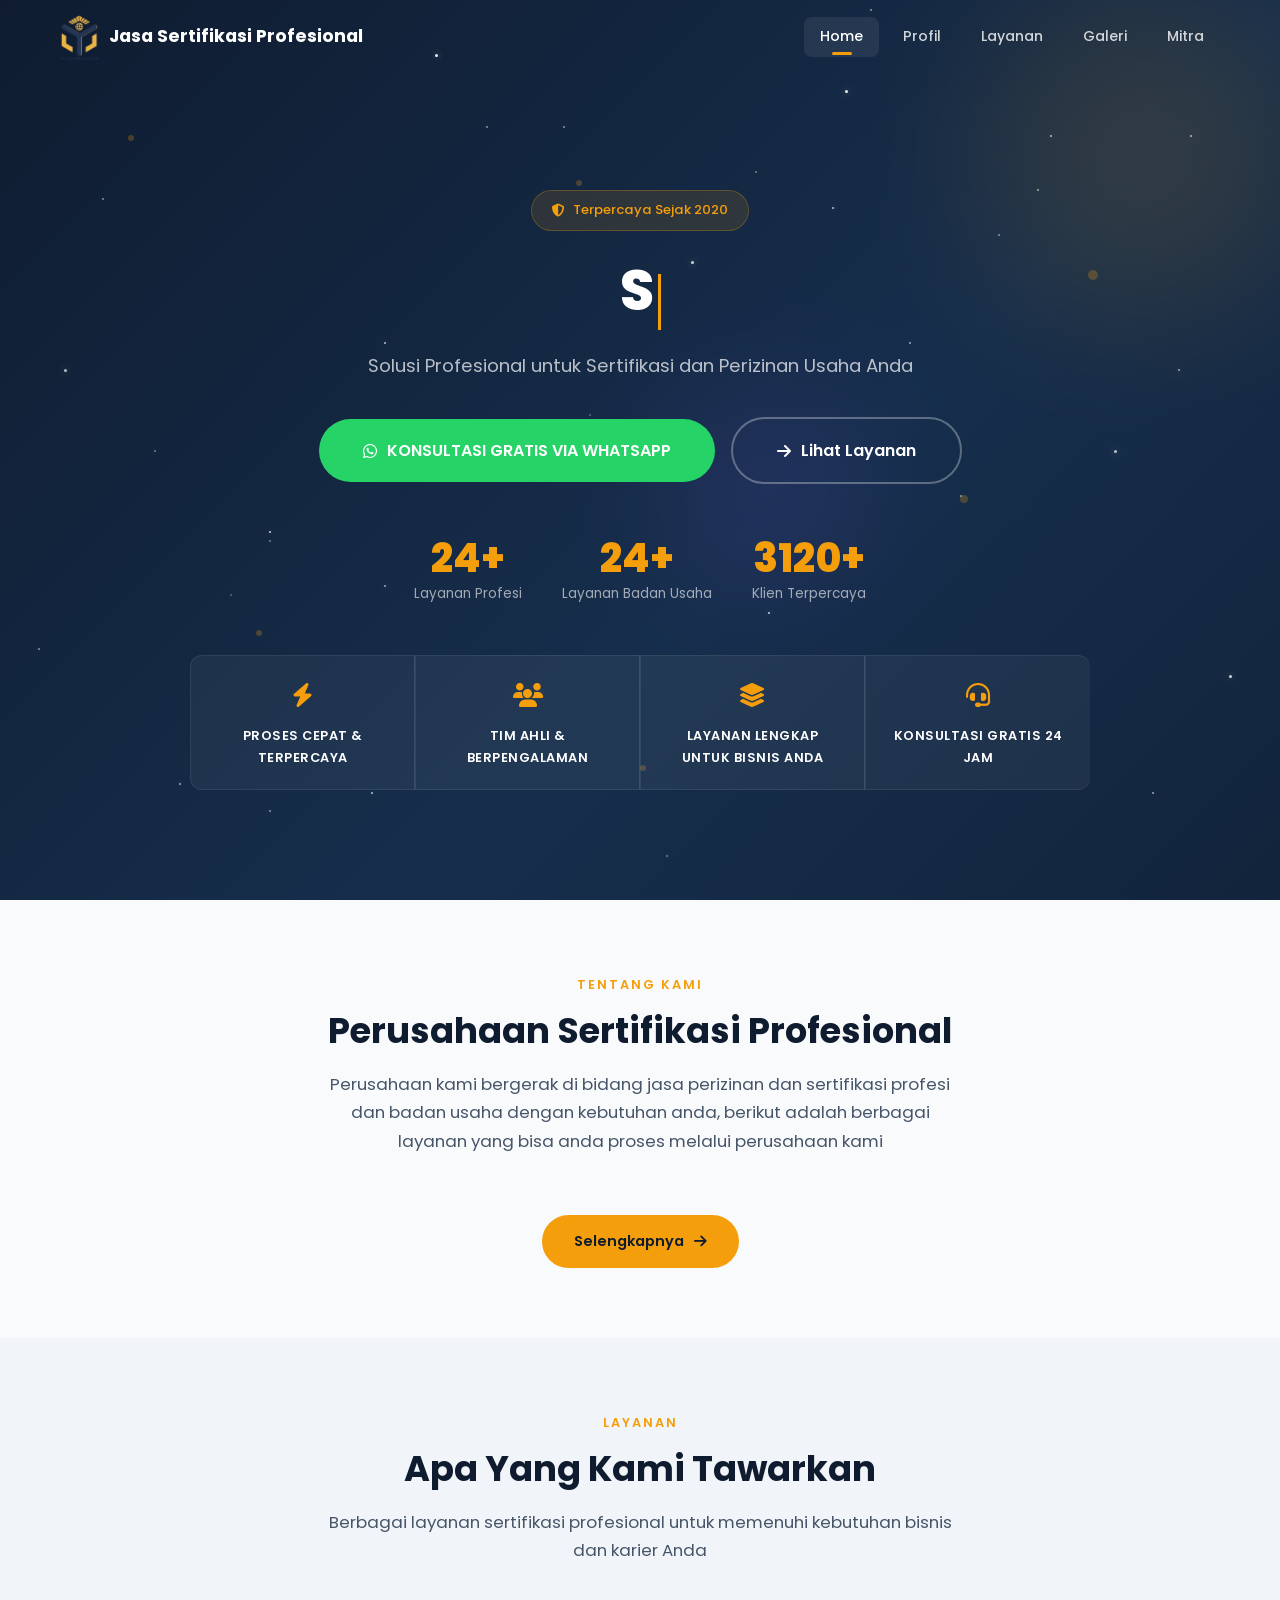
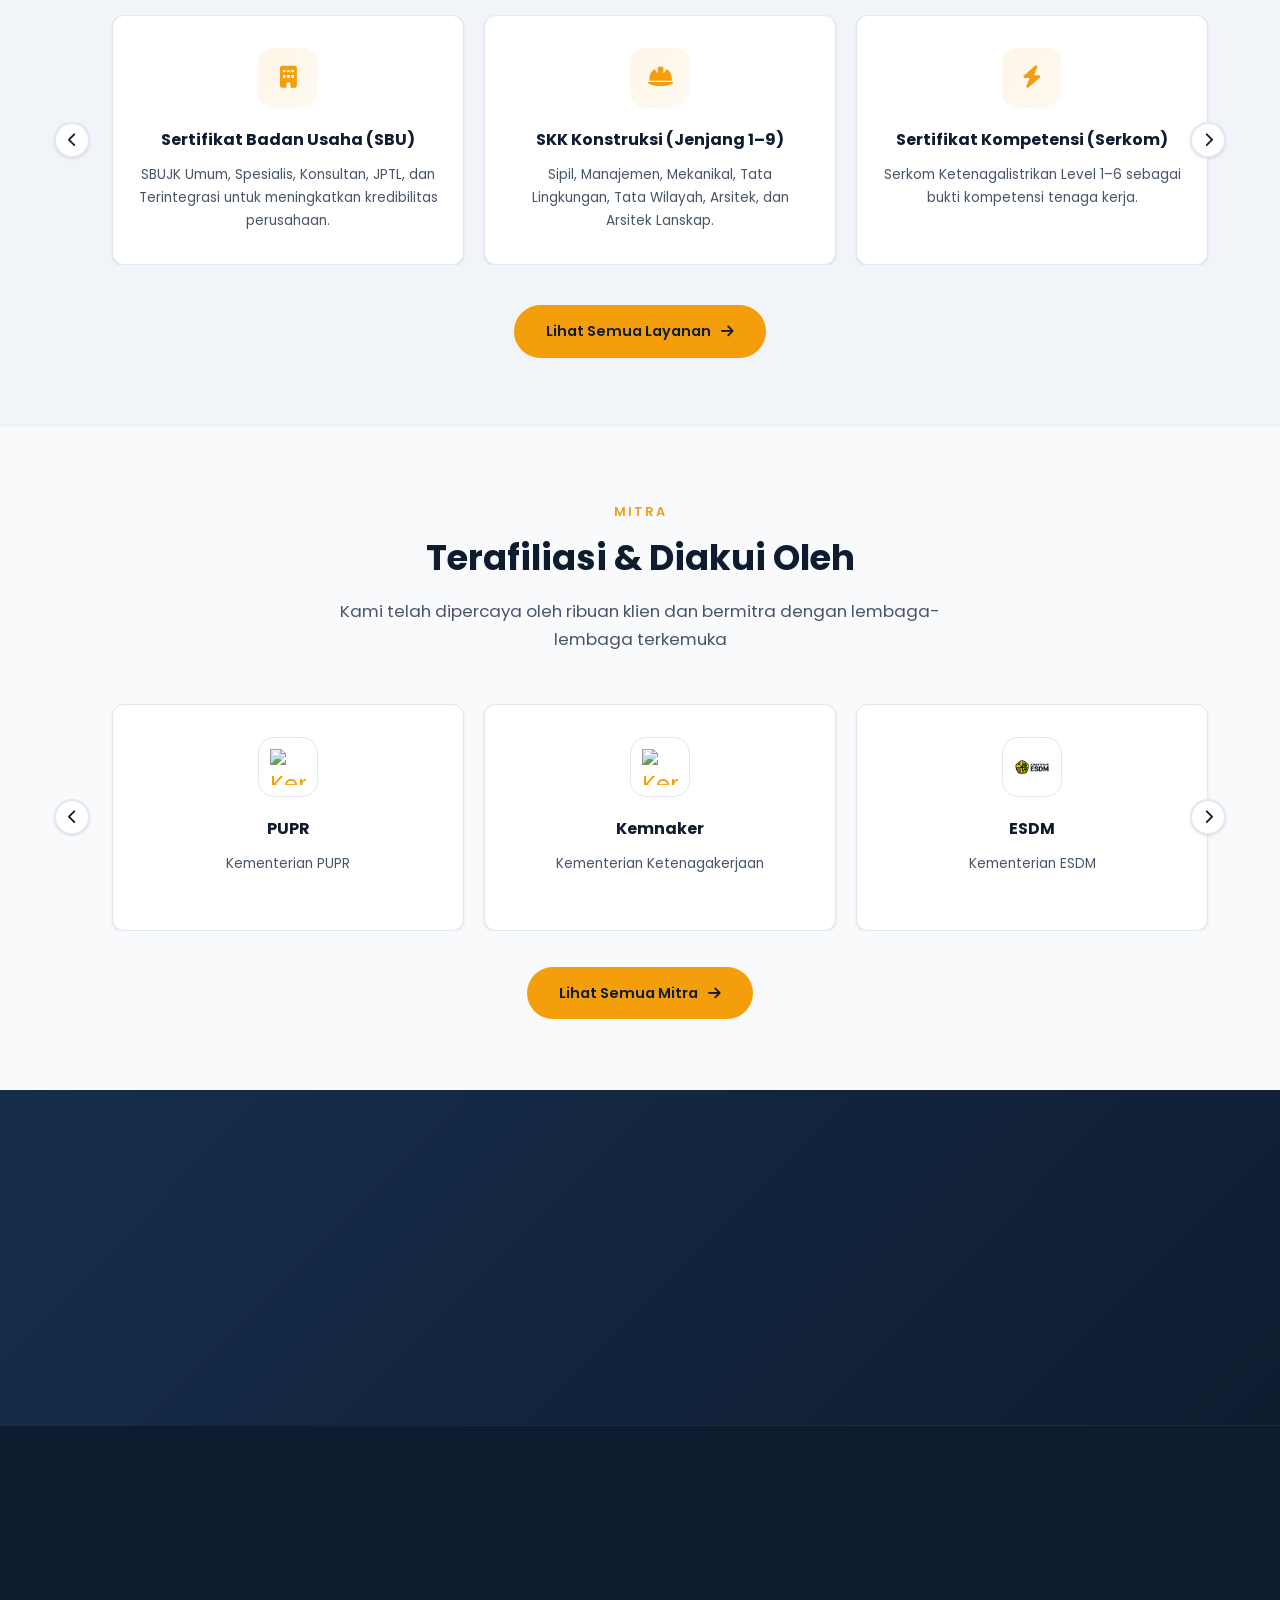
==== commit 153e7236: "perf: split critical CSS inline (49KB->21KB) + async full stylesheet, content-visibility below-fold," ====
--- a/index.html
+++ b/index.html
@@ -21,8 +21,10 @@
   <link rel="preload" href="assets/fonts/poppins-400.woff2" as="font" type="font/woff2" crossorigin>
   <link rel="preload" href="assets/fonts/poppins-800.woff2" as="font" type="font/woff2" crossorigin>
   <link rel="stylesheet" href="css/fonts.css" media="print" onload="this.media='all'"><noscript><link rel="stylesheet" href="css/fonts.css"></noscript>
+  <link rel="preconnect" href="https://cdnjs.cloudflare.com" crossorigin>
   <link rel="stylesheet" href="https://cdnjs.cloudflare.com/ajax/libs/font-awesome/6.5.0/css/all.min.css" media="print" onload="this.media='all'"><noscript><link rel="stylesheet" href="https://cdnjs.cloudflare.com/ajax/libs/font-awesome/6.5.0/css/all.min.css"></noscript>
-  <style>*,::after,::before{margin:0;padding:0;box-sizing:border-box}:root{--primary:#0F1C30;--secondary:#162E4C;--accent:#F59E0B;--accent-hover:#d97706;--light:#F8FAFC;--text-dark:#1E293B;--text-light:#FFFFFF;--shadow-sm:0 1px 3px rgba(0, 0, 0, 0.1);--shadow-md:0 4px 20px rgba(0, 0, 0, 0.12);--shadow-lg:0 10px 40px rgba(0, 0, 0, 0.2);--radius-sm:8px;--radius-md:12px;--radius-lg:20px;--transition:0.3s cubic-bezier(0.4, 0, 0.2, 1);--font:'Poppins',sans-serif}html{scroll-behavior:smooth;font-size:16px;touch-action:pan-y}body{font-family:var(--font);color:var(--text-dark);background:var(--light);line-height:1.7;overflow-x:hidden}a{text-decoration:none;color:inherit}ul{list-style:none}img{max-width:100%;display:block}.container{max-width:1200px;margin:0 auto;padding:0 20px}.section-padding{padding:70px 0}.section-tag{display:inline-block;font-size:.8rem;font-weight:600;letter-spacing:2px;text-transform:uppercase;color:var(--accent);margin-bottom:12px}.section-title{font-size:2.2rem;font-weight:700;color:var(--primary);margin-bottom:16px;line-height:1.3}.section-subtitle{font-size:1.05rem;color:#475569;max-width:640px;margin:0 auto 50px auto;text-align:center}.text-center{text-align:center}.btn{display:inline-flex;align-items:center;gap:10px;padding:14px 32px;border-radius:50px;font-family:var(--font);font-size:.9rem;font-weight:600;border:none;cursor:pointer;transition:var(--transition);white-space:nowrap}.btn-primary{background:var(--accent);color:var(--primary)}.btn-primary:hover{background:var(--accent-hover);transform:translateY(-2px);box-shadow:0 8px 25px rgba(245,158,11,.35)}.btn-outline{background:0 0;color:var(--text-light);border:2px solid rgba(255,255,255,.3)}.btn-outline:hover{border-color:var(--accent);color:var(--accent);transform:translateY(-2px)}.btn-wa{background:#25d366;color:#fff}.btn-wa:hover{background:#1da851;transform:translateY(-2px);box-shadow:0 8px 25px rgba(37,211,102,.35)}.btn-lg{padding:18px 44px;font-size:1rem}.btn-pulse{animation:pulse 2s infinite}.navbar{position:fixed;top:0;left:0;right:0;z-index:1000;padding:14px 0;transition:var(--transition);background:0 0}.navbar.scrolled{background:rgba(15,28,48,.94);backdrop-filter:blur(16px);-webkit-backdrop-filter:blur(16px);border-bottom:1px solid rgba(255,255,255,.06);padding:10px 0}.navbar .container{display:flex;align-items:center;justify-content:space-between;flex-wrap:nowrap}.nav-logo{display:flex;align-items:center;gap:10px}.nav-logo-img{height:46px;width:auto;display:block}.nav-logo-text{color:var(--text-light);font-weight:700;font-size:1.1rem;white-space:nowrap}.nav-links{display:flex;align-items:center;gap:8px}.nav-links a{color:rgba(255,255,255,.8);padding:8px 16px;border-radius:8px;font-size:.88rem;font-weight:500;transition:var(--transition);position:relative}.nav-links a.active,.nav-links a:hover{color:var(--text-light);background:rgba(255,255,255,.08)}.nav-links a.active::after{content:'';position:absolute;bottom:2px;left:50%;transform:translateX(-50%);width:20px;height:3px;background:var(--accent);border-radius:2px}.nav-hamburger{display:none;flex-direction:column;gap:5px;cursor:pointer;padding:8px;background:rgba(255,255,255,.1);border:none;border-radius:8px;margin-left:8px}.nav-hamburger span{width:26px;height:2.5px;background:var(--text-light);border-radius:2px;transition:var(--transition)}.nav-hamburger.active span:first-child{transform:rotate(45deg) translate(5px,5px)}.nav-hamburger.active span:nth-child(2){opacity:0}.nav-hamburger.active span:nth-child(3){transform:rotate(-45deg) translate(5px,-5px)}.hero{min-height:100vh;background:linear-gradient(135deg,var(--primary) 0,var(--secondary) 60%,#12243c 100%);display:flex;align-items:center;position:relative;overflow:hidden;padding-top:80px}.hero::before{content:'';position:absolute;inset:0;pointer-events:none;z-index:0}.hero-stars{position:absolute;inset:0;pointer-events:none;z-index:0;overflow:hidden}.hero-stars span{position:absolute;width:2px;height:2px;background:#fff;border-radius:50%;animation:starTwinkle var(--dur,3s) ease-in-out infinite alternate;animation-delay:var(--delay, 0s);opacity:var(--star-op, .4)}.hero-stars span.bright{width:3px;height:3px;box-shadow:0 0 6px rgba(255,255,255,.5),0 0 12px rgba(255,255,255,.15)}@keyframes starTwinkle{0%{opacity:calc(var(--star-op, .4) * .15);transform:scale(.5)}100%{opacity:var(--star-op, .4);transform:scale(1.5)}}.hero-glow{position:absolute;border-radius:50%;pointer-events:none;z-index:0;opacity:.2;animation:glowDrift 12s ease-in-out infinite alternate}.hero-glow.g1{width:400px;height:400px;background:radial-gradient(circle,var(--accent),transparent);top:-5%;right:-5%;animation-delay:0s}.hero-glow.g3{width:250px;height:250px;background:radial-gradient(circle,#8b5cf6,transparent);top:40%;left:50%;animation-delay:-8s}@keyframes glowDrift{0%{transform:translate(0,0) scale(1)}33%{transform:translate(30px,-20px) scale(1.1)}66%{transform:translate(-20px,30px) scale(.9)}100%{transform:translate(15px,-15px) scale(1.05)}}.hero-particles{position:absolute;inset:0;overflow:hidden}.hero-particles span{position:absolute;width:6px;height:6px;background:rgba(245,158,11,.25);border-radius:50%;animation:float 8s infinite ease-in-out}.hero-particles span:first-child{top:15%;left:10%;animation-delay:0s}.hero-particles span:nth-child(2){top:30%;left:85%;animation-delay:1s;width:10px;height:10px}.hero-particles span:nth-child(3){top:70%;left:20%;animation-delay:2s}.hero-particles span:nth-child(4){top:55%;left:75%;animation-delay:3s;width:8px;height:8px}.hero-particles span:nth-child(5){top:85%;left:50%;animation-delay:4s}.hero-particles span:nth-child(6){top:20%;left:45%;animation-delay:.5s}@keyframes float{0%,100%{transform:translateY(0) scale(1);opacity:.4}50%{transform:translateY(-30px) scale(1.3);opacity:.8}}.hero .container{position:relative;z-index:2;text-align:center}.hero-badge{display:inline-flex;align-items:center;gap:8px;background:rgba(245,158,11,.12);border:1px solid rgba(245,158,11,.25);color:var(--accent);padding:8px 20px;border-radius:50px;font-size:.82rem;font-weight:500;margin-bottom:28px}.hero-title{font-size:3.5rem;font-weight:800;color:var(--text-light);line-height:1.15;margin-bottom:20px}.hero-title .highlight{background:linear-gradient(135deg,var(--accent),#fbbf24);-webkit-background-clip:text;-webkit-text-fill-color:transparent;background-clip:text}.hero-title .cursor{display:inline-block;width:3px;height:1em;background:var(--accent);margin-left:4px;animation:blink .8s infinite;vertical-align:text-bottom}@keyframes blink{0%,100%{opacity:1}50%{opacity:0}}.hero-subtitle{font-size:1.15rem;color:rgba(255,255,255,.7);max-width:620px;margin:0 auto 36px auto}.hero-actions{display:flex;align-items:center;justify-content:center;gap:16px;flex-wrap:wrap;margin-bottom:50px}.hero-stats{display:flex;justify-content:center;gap:40px;flex-wrap:wrap}.hero-stat{text-align:center}.hero-stat .number{font-size:2.5rem;font-weight:800;color:var(--accent);line-height:1.2}.hero-stat .label{font-size:.85rem;color:rgba(255,255,255,.6);font-weight:400}.hero-features{display:grid;grid-template-columns:repeat(4,1fr);gap:20px;margin-top:50px;max-width:900px;margin-left:auto;margin-right:auto}.hero-feature{background:rgba(255,255,255,.05);border:1px solid rgba(255,255,255,.08);border-radius:var(--radius-md);padding:20px;text-align:center;transition:var(--transition)}.hero-feature:hover{background:rgba(255,255,255,.1);transform:translateY(-4px)}.hero-feature .icon{font-size:1.5rem;color:var(--accent);margin-bottom:8px}.hero-feature h4{color:var(--text-light);font-size:.8rem;font-weight:600;letter-spacing:.5px}@media (min-width:769px){.hero-features{gap:0}.hero-feature{border-right:1px solid rgba(255,255,255,.12);border-radius:0}.hero-feature:first-child{border-radius:var(--radius-md) 0 0 var(--radius-md)}.hero-feature:last-child{border-right:none;border-radius:0 var(--radius-md) var(--radius-md) 0}.footer-grid>*{border-right:1px solid rgba(255,255,255,.08);padding-right:40px}.footer-grid>:last-child{border-right:none}}.page-header{padding:130px 0 60px;background:linear-gradient(135deg,var(--primary) 0,var(--secondary) 100%);position:relative;overflow:hidden;text-align:center}.page-header::before{content:'';position:absolute;inset:0;background-image:radial-gradient(rgba(255,255,255,.04) 1px,transparent 1px);background-size:30px 30px}.page-header h1{font-size:2.8rem;font-weight:800;color:var(--text-light);margin-bottom:16px;position:relative;z-index:1}.page-header p{font-size:1.1rem;color:rgba(255,255,255,.7);max-width:600px;margin:0 auto;position:relative;z-index:1}.about-grid{display:grid;grid-template-columns:1fr 1fr;gap:60px;align-items:center}.about-content{position:relative;padding-left:24px}.about-content::before{content:'';position:absolute;left:0;top:0;width:4px;height:100%;background:linear-gradient(180deg,var(--accent),var(--accent-hover));border-radius:4px}.about-content>.section-tag{margin-bottom:8px}.about-content>.section-title{margin-bottom:20px}.about-content p{color:#475569;margin-bottom:20px;font-size:1rem;line-height:1.8}.about-content p strong{color:var(--primary)}.about-visual{display:grid;grid-template-columns:1fr 1fr;gap:16px}.about-card{background:var(--text-light);border-radius:var(--radius-md);padding:28px 24px;box-shadow:0 4px 20px rgba(21,45,107,.06);text-align:center;transition:all .3s ease;border:1px solid #e2e8f0}.about-card:hover{transform:translateY(-6px);box-shadow:0 8px 30px rgba(21,45,107,.1);border-color:var(--accent)}.about-card .icon{width:56px;height:56px;border-radius:16px;background:linear-gradient(135deg,rgba(245,158,11,.1),rgba(245,158,11,.05));display:flex;align-items:center;justify-content:center;font-size:1.4rem;color:var(--accent);margin:0 auto 14px;transition:all .3s ease}.about-card:hover .icon{background:linear-gradient(135deg,var(--accent),var(--accent-hover));color:#fff;transform:scale(1.1) rotate(-5deg)}.about-card h4{font-size:1rem;font-weight:700;color:var(--primary);margin-bottom:6px}.about-card p{font-size:.85rem;color:#475569;margin:0}.visi-misi-grid{display:grid;grid-template-columns:1fr 1fr;gap:40px}.misi-card,.visi-card{background:var(--text-light);border-radius:var(--radius-lg);padding:40px;box-shadow:0 4px 20px rgba(21,45,107,.06);border:1px solid #e2e8f0;transition:all .3s ease;position:relative;overflow:hidden}.misi-card::after,.visi-card::after{content:'';position:absolute;top:0;left:0;right:0;height:4px;border-radius:var(--radius-lg) var(--radius-lg) 0 0}.visi-card::after{background:linear-gradient(90deg,var(--secondary),#60a5fa)}.misi-card::after{background:linear-gradient(90deg,var(--accent),var(--accent-hover))}.misi-card:hover,.visi-card:hover{box-shadow:0 12px 40px rgba(21,45,107,.1);transform:translateY(-4px)}.misi-card .icon,.visi-card .icon{width:56px;height:56px;border-radius:16px;display:flex;align-items:center;justify-content:center;font-size:1.4rem;margin-bottom:20px}.visi-card .icon{background:linear-gradient(135deg,#dbeafe,#eff6ff);color:var(--secondary)}.misi-card .icon{background:linear-gradient(135deg,#fef3c7,#fffbeb);color:var(--accent-hover)}.misi-card h3,.visi-card h3{font-size:1.4rem;font-weight:700;color:var(--primary);margin-bottom:14px}.visi-card p{color:#475569;font-style:italic;font-size:1rem}.misi-card ul{display:flex;flex-direction:column;gap:14px}.misi-card ul li{display:flex;align-items:flex-start;gap:12px;color:#475569;font-size:.95rem}.misi-card ul li i{color:var(--accent);margin-top:4px;flex-shrink:0}.keypoints-grid{display:grid;grid-template-columns:repeat(4,1fr);gap:24px}.keypoint-card{background:var(--text-light);border-radius:var(--radius-md);padding:32px 24px;text-align:center;box-shadow:0 4px 20px rgba(21,45,107,.06);border:1px solid #e2e8f0;transition:all .3s ease;position:relative}.keypoint-card:hover{transform:translateY(-8px);box-shadow:0 12px 40px rgba(21,45,107,.1);border-color:var(--accent)}.keypoint-card .icon{width:64px;height:64px;border-radius:50%;background:linear-gradient(135deg,rgba(245,158,11,.1),rgba(245,158,11,.05));display:flex;align-items:center;justify-content:center;font-size:1.5rem;color:var(--accent);margin:0 auto 16px;transition:var(--transition)}.keypoint-card:hover .icon{background:linear-gradient(135deg,var(--accent),var(--accent-hover));color:#fff;transform:scale(1.1)}.keypoint-card h4{font-size:1rem;font-weight:700;color:var(--primary);margin-bottom:8px}.keypoint-card p{font-size:.85rem;color:#475569}.services-list{display:flex;flex-direction:column;gap:40px;max-width:960px;margin:0 auto}.service-item{display:flex;align-items:center;gap:40px;background:var(--text-light);border-radius:var(--radius-lg);padding:0;box-shadow:0 8px 30px rgba(21,45,107,.06);transition:var(--transition);overflow:hidden}.service-item:hover{box-shadow:0 12px 40px rgba(21,45,107,.1);transform:translateY(-4px)}.service-item-img{flex:0 0 280px;height:280px;overflow:hidden}.service-item-img img{width:100%;height:100%;object-fit:cover;display:block;transition:var(--transition)}.service-item:hover .service-item-img img{transform:scale(1.05)}.service-item-body{flex:1;padding:32px 32px 32px 0}.service-item-reverse{flex-direction:row-reverse}.service-item-reverse .service-item-body{padding:32px 0 32px 32px}.service-item-header{display:flex;align-items:center;gap:16px;margin-bottom:16px}.service-item-num{flex-shrink:0;width:48px;height:48px;border-radius:12px;background:linear-gradient(135deg,var(--accent),var(--accent-hover));color:#fff;display:flex;align-items:center;justify-content:center;font-size:1rem;font-weight:800}.service-item-header h3{font-size:1.2rem;font-weight:700;color:var(--primary);line-height:1.3}.service-item-desc{color:#475569;font-size:.92rem;line-height:1.7;margin-bottom:20px}.service-item-tags{display:flex;flex-wrap:wrap;gap:8px}.service-item-tags span{background:linear-gradient(135deg,rgba(245,158,11,.08),rgba(245,158,11,.03));color:#92400e;padding:6px 16px;border-radius:20px;font-size:.8rem;font-weight:600;transition:var(--transition)}.service-item-tags span:hover{background:linear-gradient(135deg,var(--accent),var(--accent-hover));color:#fff;transform:translateY(-2px)}@media (max-width:768px){.services-list{gap:28px}.service-item{flex-direction:column;gap:0}.service-item-reverse{flex-direction:column}.service-item-img{flex:none;width:100%;height:200px}.service-item-body{padding:24px 20px}.service-item-reverse .service-item-body{padding:24px 20px}.service-item-header{gap:12px}.service-item-num{width:40px;height:40px;font-size:.85rem}.service-item-header h3{font-size:1rem}.service-item-desc{font-size:.85rem}.service-item-tags span{font-size:.75rem;padding:4px 12px}}@media (max-width:480px){.services-list{gap:20px}.service-item-img{height:160px}.service-item-body{padding:20px 16px}.service-item-reverse .service-item-body{padding:20px 16px}.service-item-header{flex-direction:column;align-items:flex-start;gap:8px}.service-item-num{width:36px;height:36px;font-size:.8rem}.service-item-header h3{font-size:.92rem}.service-item-desc{font-size:.82rem}.service-item-tags span{font-size:.72rem;padding:4px 10px}}.services-grid.scroll-x{display:flex;gap:20px;overflow-x:auto;scroll-snap-type:x mandatory;flex-wrap:nowrap;touch-action:pan-x;padding:0 52px;-ms-overflow-style:none;scrollbar-width:none}.services-grid.scroll-x::-webkit-scrollbar{display:none}.services-grid.scroll-x>*{flex:0 0 calc(100% / 3);scroll-snap-align:center}.service-card{background:var(--text-light);border-radius:var(--radius-md);padding:32px 24px;text-align:center;box-shadow:var(--shadow-sm);border:1px solid #e2e8f0;transition:var(--transition);position:relative;overflow:hidden}.service-card::before{content:'';position:absolute;top:0;left:0;right:0;height:4px;background:linear-gradient(90deg,var(--accent),var(--accent-hover));transform:scaleX(0);transition:var(--transition)}.service-card:hover::before{transform:scaleX(1)}.service-card:hover{transform:translateY(-8px);box-shadow:var(--shadow-md)}.service-card .icon{width:60px;height:60px;border-radius:16px;background:linear-gradient(135deg,rgba(245,158,11,.1),rgba(245,158,11,.05));display:flex;align-items:center;justify-content:center;font-size:1.4rem;color:var(--accent);margin:0 auto 18px;transition:var(--transition)}.service-card:hover .icon{background:linear-gradient(135deg,var(--accent),var(--accent-hover));color:#fff}.mitra-card-icon{background:var(--text-light)!important;border:1px solid #e2e8f0;overflow:hidden}.mitra-card-icon img{width:36px;height:36px;object-fit:contain;transition:var(--transition)}.service-card:hover .mitra-card-icon img{transform:scale(1.15)}.service-card:hover .mitra-card-icon{background:var(--text-light)!important;border-color:var(--accent);box-shadow:0 0 0 3px rgba(245,158,11,.15)}.service-card h4{font-size:1rem;font-weight:700;color:var(--primary);margin-bottom:10px}.service-card p{font-size:.85rem;color:#475569}.badge-grid{display:grid;grid-template-columns:repeat(4,1fr);gap:14px}.badge-item{background:var(--text-light);border:1px solid #e2e8f0;border-radius:var(--radius-sm);padding:16px 12px;text-align:center;font-size:.78rem;font-weight:600;color:var(--text-dark);transition:var(--transition);cursor:default;box-shadow:var(--shadow-sm)}.badge-item:hover{transform:scale(1.05);border-color:var(--accent);box-shadow:0 8px 25px rgba(245,158,11,.2);color:var(--accent);background:#fffbeb}.badge-item i{display:block;font-size:1.2rem;margin-bottom:6px;color:var(--primary)}.mitra-badge-grid{max-width:800px;margin:0 auto}.mitra-badge{display:flex;flex-direction:column;align-items:center;gap:8px;padding:20px 12px}.mitra-badge img{width:50px;height:50px;object-fit:contain;border-radius:50%;background:#f8fafc;padding:6px;box-shadow:0 2px 8px rgba(21,45,107,.06);transition:var(--transition)}.mitra-badge:hover img{transform:scale(1.15);box-shadow:0 4px 16px rgba(245,158,11,.2)}.mitra-badge span{font-size:.78rem;font-weight:600;color:var(--text-dark)}.layanan-badge .badge-item{cursor:pointer;padding:18px 10px;font-size:.75rem}@media (max-width:480px){.layanan-badge{grid-template-columns:repeat(3,1fr);gap:4px}.layanan-badge .badge-item{padding:8px 4px;font-size:.65rem}}@media (max-width:380px){.layanan-badge{grid-template-columns:repeat(2,1fr);gap:4px}.layanan-badge .badge-item{padding:6px 3px;font-size:.6rem}}.mitra-grid{display:grid;grid-template-columns:repeat(5,1fr);gap:20px}.carousel-scroll{position:relative;display:flex;align-items:center}.carousel-scroll .scroll-x{flex:1}.carousel-btn{display:flex;position:absolute;top:50%;transform:translateY(-50%);z-index:3;width:36px;height:36px;border-radius:50%;border:2px solid #e2e8f0;background:var(--text-light);color:var(--primary);font-size:.9rem;cursor:pointer;align-items:center;justify-content:center;transition:var(--transition);box-shadow:var(--shadow-sm)}.carousel-btn.prev{left:-6px}.carousel-btn.next{right:-6px}.carousel-btn:hover{border-color:var(--accent);color:var(--accent);box-shadow:0 4px 15px rgba(245,158,11,.2)}@media (max-width:768px){.carousel-btn{left:4px;right:auto}.carousel-btn.next{left:auto;right:4px}.carousel-scroll .scroll-x{gap:12px;padding:8px 48px}.carousel-scroll .scroll-x>*{flex:0 0 85%}.services-grid.scroll-x{gap:12px;padding:0 48px}.services-grid.scroll-x>*{flex:0 0 85%}#institusiGrid.scroll-x{display:flex;gap:12px;overflow-x:auto;flex-wrap:nowrap;touch-action:pan-x;padding:0 48px}#institusiGrid.scroll-x>*{flex:0 0 100%;scroll-snap-align:center}}@media (max-width:480px){.carousel-btn{width:30px;height:30px;font-size:.75rem;left:2px}.carousel-btn.next{left:auto;right:2px}.carousel-scroll .scroll-x>*,.services-grid.scroll-x>*{flex:0 0 88%}#institusiGrid.scroll-x>*{flex:0 0 100%}.carousel-scroll .scroll-x{padding:8px 38px}.services-grid.scroll-x{padding:0 38px}#institusiGrid.scroll-x{padding:0 38px}}.gallery-grid{display:grid;grid-template-columns:repeat(4,1fr);gap:16px}.gallery-note{display:flex;align-items:flex-start;gap:14px;margin:-12px auto 32px;max-width:620px;background:linear-gradient(135deg,#f8fafc 0,#eff6ff 100%);border:1px solid #dbeafe;border-left:4px solid var(--accent);border-radius:var(--radius-md);padding:16px 22px;box-shadow:0 2px 8px rgba(245,158,11,.06)}.gallery-note i{color:#fff;font-size:.8rem;margin-top:2px;flex-shrink:0;background:var(--accent);width:22px;height:22px;border-radius:50%;display:flex;align-items:center;justify-content:center}.gallery-note span{font-size:.85rem;color:#475569;line-height:1.7}.gallery-item{border-radius:var(--radius-md);overflow:hidden;box-shadow:0 4px 16px rgba(21,45,107,.06);transition:all .4s cubic-bezier(.34, 1.56, .64, 1);aspect-ratio:1;position:relative;cursor:pointer;border:1px solid #eef2f6}.gallery-item::after{content:'\f00e';font-family:'Font Awesome 6 Free';font-weight:900;position:absolute;top:50%;left:50%;transform:translate(-50%,-50%) scale(0);font-size:1.3rem;color:#fff;background:linear-gradient(135deg,var(--accent),#fbbf24);width:50px;height:50px;border-radius:50%;display:flex;align-items:center;justify-content:center;transition:transform .35s cubic-bezier(.34, 1.56, .64, 1),background .2s ease;z-index:2;pointer-events:none;box-shadow:0 4px 16px rgba(245,158,11,.3)}.gallery-item:hover::after{transform:translate(-50%,-50%) scale(1)}.gallery-item:hover{box-shadow:0 12px 36px rgba(21,45,107,.12);transform:translateY(-4px) scale(1.02);border-color:#fde68a}.gallery-item img{width:100%;height:100%;object-fit:cover;display:block;transition:var(--transition)}.gallery-item:hover img{transform:scale(1.08)}@media (max-width:768px){.gallery-grid{grid-template-columns:repeat(2,1fr);gap:8px}}@media (max-width:480px){.gallery-grid{grid-template-columns:repeat(2,1fr);gap:6px}}.lightbox-overlay{position:fixed;top:0;left:0;width:100%;height:100%;background:rgba(0,0,0,.85);z-index:9999;display:flex;align-items:center;justify-content:center;opacity:0;pointer-events:none;transition:opacity .3s ease}.lightbox-overlay.active{opacity:1;pointer-events:auto}.lightbox-content{position:relative;max-width:720px;width:90%;background:#fff;border-radius:var(--radius-lg);overflow:hidden;box-shadow:0 24px 64px rgba(0,0,0,.3)}.lightbox-img{width:100%;display:block;max-height:60vh;object-fit:contain;background:#f1f5f9}.lightbox-desc{padding:20px 24px 24px;font-size:.85rem;color:#475569;line-height:1.7;background:#fff}.lightbox-close{position:absolute;top:12px;right:14px;width:36px;height:36px;border-radius:50%;border:none;background:rgba(0,0,0,.5);color:#fff;font-size:1.4rem;cursor:pointer;display:flex;align-items:center;justify-content:center;transition:background .2s ease;line-height:1}.lightbox-close:hover{background:rgba(0,0,0,.75)}.mitra-card{background:var(--text-light);border-radius:var(--radius-md);padding:32px 16px;text-align:center;transition:var(--transition);box-shadow:0 6px 24px rgba(21,45,107,.06);display:flex;flex-direction:column;align-items:center;cursor:pointer;position:relative;border:1px solid #eef2f6;overflow:hidden}.mitra-card:hover{transform:translateY(-6px);box-shadow:0 12px 36px rgba(21,45,107,.1)}.mitra-card h4{font-size:.95rem;font-weight:700;color:var(--primary);margin-top:12px;margin-bottom:4px}.mitra-card p{font-size:.78rem;color:#94a3b8;max-width:100%}.mitra-card::before{content:'';position:absolute;top:0;left:0;right:0;height:3px;background:linear-gradient(90deg,var(--accent),#fbbf24);opacity:0;transition:opacity .3s ease}.mitra-card:hover::before{opacity:1}.mitra-card:hover{border-color:#fde68a}.mitra-closing{padding:16px 0 0}.mitra-closing-box{max-width:620px;margin:0 auto 32px;background:linear-gradient(135deg,#f8fafc 0,#eff6ff 100%);border:1px solid #dbeafe;border-left:4px solid var(--accent);border-radius:var(--radius-md);padding:14px 20px;display:flex;align-items:flex-start;gap:10px;box-shadow:0 2px 8px rgba(245,158,11,.06)}.mitra-closing-icon{width:22px;height:22px;border-radius:50%;background:var(--accent);display:flex;align-items:center;justify-content:center;flex-shrink:0;font-size:.72rem;color:#fff;margin-top:3px}.mitra-closing-box p{font-size:.85rem;color:#475569;line-height:1.6;margin:0}.mitra-modal{position:fixed;top:0;left:0;width:100%;height:100%;background:rgba(15,23,42,.65);backdrop-filter:blur(4px);z-index:9998;display:flex;align-items:center;justify-content:center;opacity:0;pointer-events:none;transition:opacity .3s ease}.mitra-modal.active{opacity:1;pointer-events:auto}.mitra-modal-content{background:#fff;border-radius:var(--radius-lg);max-width:480px;width:88%;box-shadow:0 8px 24px rgba(15,23,42,.08),0 24px 64px rgba(15,23,42,.16);position:relative;overflow:hidden;transform:translateY(12px) scale(.97);transition:transform .35s cubic-bezier(.34, 1.56, .64, 1)}.mitra-modal.active .mitra-modal-content{transform:translateY(0) scale(1)}.mitra-modal-header{background:linear-gradient(135deg,var(--primary),#1e40af);padding:24px 32px 20px;text-align:center;position:relative}.mitra-modal-header h3{font-size:1.25rem;font-weight:700;color:#fff;margin-bottom:2px}.mitra-modal-header .mitra-modal-sub{font-size:.82rem;color:rgba(255,255,255,.7);display:block}.mitra-modal-close{position:absolute;top:12px;right:14px;width:30px;height:30px;border-radius:50%;border:none;background:rgba(255,255,255,.2);color:#fff;font-size:1.2rem;cursor:pointer;display:flex;align-items:center;justify-content:center;transition:background .2s ease;z-index:2;line-height:1}.mitra-modal-close:hover{background:rgba(255,255,255,.35)}.mitra-modal-body{padding:32px 32px 36px;display:flex;flex-direction:column;align-items:center}.mitra-modal-logo{width:104px;height:104px;border-radius:50%;border:4px solid #e2e8f0;display:flex;align-items:center;justify-content:center;overflow:hidden;margin:-64px auto 0;background:#fff;box-shadow:0 4px 16px rgba(21,45,107,.1);position:relative;z-index:1}.mitra-modal-logo img{width:100%;height:100%;object-fit:contain;padding:12px}.mitra-modal-body p{font-size:.88rem;color:#475569;line-height:1.8;text-align:left;margin-top:20px;padding-top:20px;border-top:1px solid #f1f5f9}.mitra-slider{position:relative;max-width:960px;margin:48px auto 0;overflow:hidden;padding:0 52px}.mitra-slider-track{display:flex;transition:transform .5s cubic-bezier(.25, .46, .45, .94)}.mitra-slide{flex:0 0 100%;display:flex;flex-direction:column;align-items:center;justify-content:center;text-align:center;padding:40px 24px;box-sizing:border-box}.mitra-slide-logo{width:120px;height:120px;border-radius:50%;background:var(--text-light);box-shadow:0 6px 24px rgba(21,45,107,.06);display:flex;align-items:center;justify-content:center;padding:20px;margin-bottom:20px;transition:transform .3s ease,box-shadow .3s ease}.mitra-slide:hover .mitra-slide-logo{transform:translateY(-6px) scale(1.05);box-shadow:0 12px 36px rgba(21,45,107,.12)}.mitra-slide-logo img{max-width:100%;max-height:100%;object-fit:contain}.mitra-slide h4{font-size:1.05rem;font-weight:700;color:var(--primary);margin-bottom:6px}.mitra-slide p{font-size:.85rem;color:#94a3b8;max-width:260px;line-height:1.4}.mitra-slider-btn{position:absolute;top:50%;transform:translateY(-50%);z-index:3;width:40px;height:40px;border-radius:50%;border:2px solid #e2e8f0;background:var(--text-light);color:var(--primary);font-size:1rem;cursor:pointer;display:flex;align-items:center;justify-content:center;transition:all .3s ease;box-shadow:0 2px 12px rgba(21,45,107,.08)}.mitra-slider-btn:hover{border-color:var(--accent);color:var(--accent);box-shadow:0 4px 16px rgba(245,158,11,.2)}.mitra-slider-prev{left:4px}.mitra-slider-next{right:4px}.mitra-slider-dots{display:flex;justify-content:center;gap:8px;margin-top:20px}.mitra-slider-dots .dot{width:10px;height:10px;border-radius:50%;border:none;background:#cbd5e1;cursor:pointer;transition:all .3s ease;padding:0}.mitra-slider-dots .dot.active{background:var(--primary);transform:scale(1.25)}@media (min-width:769px){.mitra-slider{padding:0 60px}.mitra-slide{flex:0 0 calc(100% / 3)}}@media (max-width:768px){.mitra-slider-btn{width:36px;height:36px;font-size:.9rem}.mitra-slider-dots{display:none}}@media (max-width:480px){.mitra-slider{padding:0 36px}.mitra-slider-btn{width:32px;height:32px;font-size:.8rem}.mitra-slider-prev{left:0}.mitra-slider-next{right:0}.mitra-slide-logo{width:100px;height:100px;padding:16px}}.location-info{display:grid;grid-template-columns:1fr 1.5fr;gap:40px;align-items:start}.location-detail{background:var(--text-light);border-radius:var(--radius-md);padding:32px;box-shadow:var(--shadow-sm);border:1px solid #e2e8f0}.location-detail h3{font-size:1.2rem;font-weight:700;color:var(--primary);margin-bottom:16px}.location-detail .info-item{display:flex;gap:14px;margin-bottom:18px;align-items:flex-start}.location-detail .info-item i{color:var(--accent);font-size:1.1rem;margin-top:4px;width:20px;text-align:center}.location-detail .info-item p{color:#475569;font-size:.92rem}.location-map{border-radius:var(--radius-md);overflow:hidden;box-shadow:var(--shadow-sm);border:1px solid #e2e8f0}.location-map iframe{width:100%;height:320px;display:block;border:none}.cta-section{background:linear-gradient(135deg,var(--secondary) 0,var(--primary) 100%);text-align:center;position:relative;overflow:hidden}.cta-section::before{content:'';position:absolute;inset:0;background-image:radial-gradient(rgba(245,158,11,.06) 1px,transparent 1px);background-size:24px 24px}.cta-section .container{position:relative;z-index:1}.cta-section h2{font-size:2.2rem;font-weight:800;color:var(--text-light);margin-bottom:12px}.cta-section h2 span{background:linear-gradient(135deg,var(--accent),#fbbf24);-webkit-background-clip:text;-webkit-text-fill-color:transparent;background-clip:text}.cta-section p{color:rgba(255,255,255,.7);margin-bottom:32px;font-size:1.05rem}#institusiGrid{display:flex;flex-wrap:wrap;justify-content:center;gap:20px}#institusiGrid .mitra-card{flex:0 0 calc(25% - 20px);max-width:calc(25% - 20px);padding:24px 16px;min-height:200px;justify-content:center}#institusiGrid .logo-wrap{width:80px;height:80px;border-radius:50%;display:flex;align-items:center;justify-content:center;margin:0 auto 16px;overflow:hidden;background:#fff;border:2px solid #e2e8f0;transition:var(--transition)}#institusiGrid .mitra-card:hover .logo-wrap{border-color:var(--accent);box-shadow:0 4px 20px rgba(245,158,11,.2)}#institusiGrid .logo-wrap img{width:100%;height:100%;object-fit:contain;padding:8px}#institusiGrid .mitra-card h4{font-size:.9rem}#institusiGrid .mitra-card p{font-size:.75rem}@media (max-width:1024px){#institusiGrid .mitra-card{flex:0 0 calc(33.33% - 20px);max-width:calc(33.33% - 20px);min-height:180px}}@media (max-width:600px){#institusiGrid{gap:12px}#institusiGrid .mitra-card{flex:0 0 calc(50% - 12px);max-width:calc(50% - 12px);padding:16px 10px;min-height:150px}#institusiGrid .mitra-card:last-child{margin:0 auto}#institusiGrid .logo-wrap{width:56px;height:56px;margin-bottom:10px}#institusiGrid .logo-wrap img{padding:5px}#institusiGrid .mitra-card h4{font-size:.78rem}#institusiGrid .mitra-card p{font-size:.65rem}}@media (max-width:380px){#institusiGrid{gap:10px}#institusiGrid .mitra-card{flex:0 0 calc(50% - 10px);max-width:calc(50% - 10px);padding:12px 6px;min-height:130px}#institusiGrid .mitra-card:last-child{margin:0 auto}#institusiGrid .logo-wrap{width:46px;height:46px;margin-bottom:8px}#institusiGrid .logo-wrap img{padding:4px}#institusiGrid .mitra-card h4{font-size:.7rem}#institusiGrid .mitra-card p{font-size:.6rem}}.section-ringkasan{padding:0 0 32px}.section-badge{padding:40px 0}.section-badge-alt{padding:40px 0;background:#f1f5f9}.badge-grid-ringkasan{display:grid;grid-template-columns:repeat(5,1fr);gap:14px;max-width:900px;margin:24px auto 0}.page-section-header .section-subtitle{margin-bottom:0}@media (max-width:768px){.section-ringkasan{padding:0 0 16px}.section-badge{padding:24px 0}.section-badge-alt{padding:24px 0}.badge-grid-ringkasan{grid-template-columns:repeat(3,1fr);gap:6px}}@media (max-width:480px){.section-ringkasan{padding:0 0 12px}.section-badge{padding:16px 0}.section-badge-alt{padding:16px 0}.badge-grid-ringkasan{grid-template-columns:repeat(3,1fr);gap:4px}.badge-grid-ringkasan .badge-item{padding:6px 4px;font-size:.65rem}}@media (max-width:380px){.section-ringkasan{padding:0 0 8px}.section-badge{padding:12px 0}.section-badge-alt{padding:12px 0}.badge-grid-ringkasan{grid-template-columns:repeat(3,1fr);gap:3px}.badge-grid-ringkasan .badge-item{padding:4px 3px;font-size:.58rem}}.legal-content{max-width:800px;margin:0 auto}.legal-content h2{font-size:1.3rem;color:var(--primary);margin:32px 0 12px}.legal-content li,.legal-content p{color:#475569;font-size:.95rem;line-height:1.8}.legal-content ul{list-style:disc;padding-left:24px;margin-bottom:16px}.legal-content ul li{margin-bottom:6px}.legal-content .updated{color:#94a3b8;font-size:.85rem;margin-bottom:32px}.footer{background:var(--primary);color:rgba(255,255,255,.7);padding:60px 0 30px;border-top:1px solid rgba(255,255,255,.06)}.footer-grid{display:grid;grid-template-columns:2fr 1fr 1fr 1.2fr;gap:40px;margin-bottom:40px}.footer-brand h3{font-size:1.2rem;font-weight:700;color:var(--text-light);margin-bottom:12px}.footer-brand p{font-size:.88rem;line-height:1.7;max-width:320px}.footer-col h4{font-size:.9rem;font-weight:700;color:var(--text-light);margin-bottom:18px;text-transform:uppercase;letter-spacing:1px}.footer-col ul li{margin-bottom:10px}.footer-col ul li a{font-size:.88rem;transition:var(--transition);display:inline-flex;align-items:center;gap:6px}.footer-col ul li a:hover{color:var(--accent);padding-left:4px}.footer-bottom{border-top:1px solid rgba(255,255,255,.06);padding-top:24px;display:flex;justify-content:center;align-items:center;flex-wrap:wrap;gap:12px;font-size:.84rem}.footer-socials{display:flex;gap:12px}.footer-socials a{width:38px;height:38px;border-radius:50%;background:rgba(255,255,255,.06);display:flex;align-items:center;justify-content:center;font-size:.95rem;transition:var(--transition)}.footer-socials a:hover{background:var(--accent);color:var(--primary);transform:translateY(-3px)}.modal-overlay{position:fixed;inset:0;z-index:9999;background:rgba(0,0,0,.6);backdrop-filter:blur(6px);display:none;align-items:center;justify-content:center;padding:20px}.modal-overlay.active{display:flex}.modal{background:var(--text-light);border-radius:var(--radius-lg);width:100%;max-width:480px;padding:40px 36px 32px;position:relative;box-shadow:var(--shadow-lg);animation:modalIn .3s ease}@keyframes modalIn{from{opacity:0;transform:scale(.92) translateY(20px)}to{opacity:1;transform:scale(1) translateY(0)}}.modal-close{position:absolute;top:16px;right:16px;width:36px;height:36px;border-radius:50%;border:none;background:#f1f5f9;color:#475569;font-size:1.1rem;cursor:pointer;display:flex;align-items:center;justify-content:center;transition:var(--transition)}.modal-close:hover{background:#e2e8f0;color:var(--text-dark)}.modal-icon{width:56px;height:56px;border-radius:16px;background:linear-gradient(135deg,rgba(245,158,11,.12),rgba(245,158,11,.06));display:flex;align-items:center;justify-content:center;font-size:1.4rem;color:var(--accent);margin-bottom:16px}.modal h3{font-size:1.3rem;font-weight:700;color:var(--primary);margin-bottom:6px}.modal .modal-service-name{font-size:.9rem;color:#475569;margin-bottom:24px}.modal-form{display:flex;flex-direction:column;gap:16px}.form-group{display:flex;flex-direction:column;gap:6px}.form-group label{font-size:.82rem;font-weight:600;color:var(--text-dark)}.form-group input{padding:12px 16px;border:1.5px solid #e2e8f0;border-radius:var(--radius-sm);font-family:var(--font);font-size:.92rem;color:var(--text-dark);transition:var(--transition);background:var(--light)}.form-group input:focus{outline:0;border-color:var(--accent);box-shadow:0 0 0 3px rgba(245,158,11,.12);background:#fff}.modal-form .btn{width:100%;justify-content:center;margin-top:4px;padding:14px}.badge-item,.service-card{cursor:pointer}.reveal{opacity:0;transform:translateY(30px);transition:opacity .7s ease,transform .7s ease}.reveal.visible{opacity:1;transform:translateY(0)}@keyframes pulse{0%{box-shadow:0 0 0 0 rgba(37,211,102,.5)}70%{box-shadow:0 0 0 16px rgba(37,211,102,0)}100%{box-shadow:0 0 0 0 rgba(37,211,102,0)}}.wa-modal-overlay{position:fixed;inset:0;z-index:10002;background:rgba(0,0,0,.6);backdrop-filter:blur(6px);-webkit-backdrop-filter:blur(6px);display:none;align-items:center;justify-content:center;padding:20px}.wa-modal-overlay.active{display:flex}.wa-modal-content{background:#fff;border-radius:var(--radius-lg);width:100%;max-width:500px;padding:36px 32px 28px;position:relative;box-shadow:0 20px 60px rgba(21,45,107,.3);animation:modalIn .3s ease;max-height:90vh;overflow-y:auto}.wa-modal-close{position:absolute;top:16px;right:16px;width:36px;height:36px;border-radius:50%;border:none;background:#f1f5f9;color:#475569;font-size:1.2rem;cursor:pointer;display:flex;align-items:center;justify-content:center;transition:var(--transition)}.wa-modal-close:hover{background:#e2e8f0;color:var(--text-dark)}.wa-modal-icon{width:56px;height:56px;border-radius:16px;background:linear-gradient(135deg,rgba(37,211,102,.12),rgba(37,211,102,.06));display:flex;align-items:center;justify-content:center;font-size:1.5rem;color:#25d366;margin-bottom:16px}.wa-modal-content h3{font-size:1.3rem;font-weight:700;color:var(--primary);margin-bottom:4px}.wa-modal-desc{font-size:.88rem;color:#475569;margin-bottom:22px}.required{color:#ef4444}.optional{color:#94a3b8;font-weight:400}.field-hint{display:block;font-size:.75rem;color:#94a3b8;margin-top:4px}.tujuan-options{display:flex;gap:10px;flex-wrap:wrap}.tujuan-chip{flex:1;min-width:140px;cursor:pointer}.tujuan-chip input{position:absolute;opacity:0;pointer-events:none}.tujuan-chip span{display:flex;align-items:center;justify-content:center;gap:6px;padding:12px 16px;border:2px solid #e2e8f0;border-radius:12px;font-size:.85rem;font-weight:500;color:#475569;transition:var(--transition);text-align:center;line-height:1.3}.tujuan-chip input:checked+span{border-color:var(--accent);background:#fffbeb;color:var(--primary)}.tujuan-chip span:hover{border-color:var(--accent)}.service-selector{max-height:200px;overflow-y:auto;border:1.5px solid #e2e8f0;border-radius:var(--radius-sm);padding:10px 12px;background:var(--light)}.service-selector::-webkit-scrollbar{width:4px}.service-selector::-webkit-scrollbar-thumb{background:#cbd5e1;border-radius:2px}.service-category{margin-bottom:8px}.service-category:last-child{margin-bottom:0}.service-cat-title{font-size:.72rem;font-weight:700;color:var(--accent);text-transform:uppercase;letter-spacing:.5px;margin-bottom:6px}.service-chips{display:flex;flex-wrap:wrap;gap:6px}.service-chip{padding:5px 10px;font-size:.75rem;font-weight:500;color:#475569;background:#fff;border:1.5px solid #e2e8f0;border-radius:6px;cursor:pointer;transition:var(--transition);white-space:nowrap}.service-chip:hover{border-color:var(--accent);color:var(--primary)}.service-chip.selected{border-color:var(--accent);background:#fffbeb;color:var(--primary);font-weight:600}.wa-modal-content textarea{width:100%;padding:12px 16px;border:1.5px solid #e2e8f0;border-radius:var(--radius-sm);font-family:var(--font);font-size:.9rem;color:var(--text-dark);transition:var(--transition);background:var(--light);resize:vertical}.wa-modal-content textarea:focus{outline:0;border-color:var(--accent);box-shadow:0 0 0 3px rgba(245,158,11,.12);background:#fff}@media (max-width:480px){.wa-modal-content{padding:28px 20px 24px}.wa-modal-content h3{font-size:1.15rem}.tujuan-chip{min-width:100%}.tujuan-chip span{padding:10px 14px;font-size:.82rem}.service-selector{max-height:160px;padding:8px 10px}.service-chip{font-size:.7rem;padding:4px 8px}}@media (max-width:380px){.wa-modal-content{padding:22px 16px 20px}}@media (max-width:1024px){.keypoints-grid,.services-grid{grid-template-columns:repeat(2,1fr)}.badge-grid{grid-template-columns:repeat(4,1fr)}.mitra-grid{grid-template-columns:repeat(3,1fr)}.footer-grid{grid-template-columns:1fr 1fr 1fr}.footer-brand{grid-column:1/-1}.hero-title{font-size:2.6rem}.section-title{font-size:1.7rem}.cta-section h2{font-size:1.8rem}}@media (max-width:768px){.container{padding:0 16px}.section-padding{padding:40px 0}.section-title{font-size:1.3rem;margin-bottom:8px}.section-subtitle{font-size:.9rem;margin-bottom:24px}.hero{min-height:auto;padding:100px 0 50px}.hero-badge{font-size:.75rem;padding:6px 14px;margin-bottom:16px}.hero-title{font-size:1.7rem}.hero-subtitle{font-size:.95rem;margin-bottom:20px}.hero-actions{gap:10px;margin-bottom:28px}.hero-features{grid-template-columns:repeat(2,1fr);gap:10px;margin-top:28px}.hero-feature{padding:14px}.hero-feature .icon{font-size:1.2rem;margin-bottom:4px}.hero-stats{gap:16px}.hero-stat .number{font-size:1.8rem}.hero-stat .label{font-size:.75rem}.about-grid{grid-template-columns:1fr;gap:24px}.about-content{padding-left:16px}.about-content::before{width:3px}.about-card{padding:20px 16px}.visi-misi-grid{grid-template-columns:1fr;gap:20px}.misi-card,.visi-card{padding:24px 20px}.misi-card .icon,.visi-card .icon{width:44px;height:44px;font-size:1.1rem;margin-bottom:14px;border-radius:12px}.keypoints-grid{grid-template-columns:repeat(2,1fr);gap:12px}.keypoint-card{padding:20px 16px}.services-grid{grid-template-columns:1fr!important;gap:14px}.service-card{padding:22px 18px}.badge-grid{grid-template-columns:repeat(4,1fr);gap:6px}.badge-item{padding:10px 6px;font-size:.7rem}.mitra-badge img{width:40px;height:40px}.mitra-badge{padding:14px 8px}.mitra-grid{grid-template-columns:repeat(2,1fr);gap:10px}.mitra-card{padding:16px 10px}.location-info{grid-template-columns:1fr;gap:20px}.location-detail{padding:20px}.footer-grid{grid-template-columns:1fr;gap:32px}.footer-col:nth-child(2),.footer-col:nth-child(3){display:none}.footer-col{text-align:left}.footer-col h4{margin-bottom:14px}.footer-col ul li a{font-size:.85rem}.footer{padding:40px 0 20px}.nav-links{position:fixed;top:0;right:-100%;width:260px;height:100vh;background:rgba(21,45,107,.98);backdrop-filter:blur(20px);flex-direction:column;padding:70px 20px 20px;gap:4px;transition:var(--transition);border-left:1px solid rgba(255,255,255,.06)}.nav-links.open{right:0}.nav-links a{padding:10px 14px;font-size:.92rem;width:100%}.nav-hamburger{display:flex!important}.navbar{padding:14px 0}.page-header{padding:110px 0 40px}.page-header h1{font-size:1.5rem;margin-bottom:8px}.page-header p{font-size:.88rem}.cta-section h2{font-size:1.3rem}.cta-section p{font-size:.9rem;margin-bottom:20px}.btn{padding:10px 22px;font-size:.82rem}.btn-lg{padding:12px 24px;font-size:.85rem}.modal{padding:28px 20px 24px}.modal-icon{width:44px;height:44px;font-size:1.1rem}.modal h3{font-size:1.1rem}.wa-modal-content{padding:28px 20px 24px}.wa-modal-content h3{font-size:1.15rem}.wa-modal-icon{width:48px;height:48px;font-size:1.3rem}.tujuan-chip{min-width:100%}.form-group input,.wa-modal-content textarea{padding:10px 14px;font-size:.85rem}.mitra-closing{padding:12px 0 0}.mitra-closing-box{padding:12px 16px;gap:10px;border-left-width:3px}.mitra-closing-icon{width:20px;height:20px;font-size:.7rem;margin-top:2px}.mitra-closing-box p{font-size:.82rem;line-height:1.6}.mitra-modal-header h3{font-size:1.15rem}.mitra-modal-body p{font-size:.85rem}.gallery-note{padding:14px 18px}.gallery-note span{font-size:.82rem}}@media (max-width:480px){.container{padding:0 12px}.section-padding{padding:28px 0}.section-title{font-size:1.1rem}.section-subtitle{font-size:.82rem;margin-bottom:16px}.hero-title{font-size:1.4rem}.hero-subtitle{font-size:.88rem}.hero-stat .number{font-size:1.5rem}.badge-grid{grid-template-columns:repeat(4,1fr);gap:4px}.badge-item{padding:6px 4px;font-size:.65rem}.mitra-badge img{width:36px;height:36px}.keypoints-grid{grid-template-columns:repeat(2,1fr);gap:10px}.keypoint-card{padding:14px 12px}.keypoint-card .icon{width:44px;height:44px;font-size:1rem;margin-bottom:8px}.service-card{padding:18px 14px}.service-card .icon{width:48px;height:48px;font-size:1.1rem;margin-bottom:12px}.mitra-grid{gap:8px}.mitra-card{padding:12px 8px}.mitra-card h4{font-size:.78rem}.mitra-card p{font-size:.66rem}.nav-logo-img{height:36px}.nav-logo-text{font-size:.9rem}.nav-hamburger span{width:20px;height:2px}.page-header{padding:90px 0 28px}.page-header h1{font-size:1.25rem}.cta-section h2{font-size:1.15rem}.footer{padding:32px 0 16px}.footer-bottom{font-size:.75rem;flex-direction:column;text-align:center}.btn-lg{padding:10px 16px;font-size:.78rem}.modal{padding:22px 16px 20px}.about-visual{grid-template-columns:1fr 1fr;gap:10px}.about-card{padding:14px 12px}.about-card .icon{width:44px;height:44px;font-size:1.1rem;margin-bottom:10px;border-radius:12px}.about-card h4{font-size:.85rem}.about-card p{font-size:.75rem}.misi-card,.visi-card{padding:18px 14px}.service-cat-title{font-size:.68rem}.mitra-closing{padding:8px 0 0}.mitra-closing-box{padding:10px 14px;gap:8px;border-left-width:3px}.mitra-closing-icon{width:18px;height:18px;font-size:.65rem;margin-top:2px}.mitra-closing-box p{font-size:.78rem;line-height:1.55}.mitra-modal-header{padding:20px 24px 16px}.mitra-modal-header h3{font-size:1.1rem}.mitra-modal-body{padding:24px 24px 28px}.mitra-modal-logo{width:80px;height:80px;margin-top:-52px}.mitra-modal-logo img{padding:8px}.mitra-modal-body p{font-size:.82rem;margin-top:16px;padding-top:16px}.gallery-note{padding:12px 16px;border-left-width:3px}.gallery-note span{font-size:.8rem}.lightbox-desc{padding:16px 18px 20px;font-size:.8rem}}@media (max-width:380px){.container{padding:0 10px}.section-padding{padding:24px 0}.hero-title{font-size:1.15rem}.hero-subtitle{font-size:.8rem;margin-bottom:14px}.hero-actions{flex-direction:column;gap:8px}.hero-actions .btn{width:100%;justify-content:center}.hero-stat .number{font-size:1.2rem}.hero-stat .label{font-size:.65rem}.hero-features{margin-top:20px}.nav-logo-img{height:22px}.nav-logo-text{font-size:.65rem}.hero-feature{padding:10px}.hero-feature .icon{font-size:1rem}.hero-feature h4{font-size:.7rem}.badge-grid{grid-template-columns:repeat(4,1fr);gap:3px}.badge-item{padding:4px 3px;font-size:.58rem}.mitra-badge img{width:30px;height:30px}.nav-logo-img{height:30px}.nav-logo-text{font-size:.8rem}.nav-links{width:200px;padding:50px 14px 14px}.section-title{font-size:1rem}.section-subtitle{font-size:.78rem;margin-bottom:14px}.page-header{padding:80px 0 22px}.page-header h1{font-size:1.05rem}.page-header p{font-size:.78rem}.cta-section h2{font-size:1.05rem}.cta-section p{font-size:.82rem;margin-bottom:16px}.btn{padding:8px 16px;font-size:.75rem}.btn-lg{padding:9px 16px;font-size:.75rem}.about-visual{grid-template-columns:1fr 1fr;gap:8px}.about-card{padding:10px 8px}.about-card .icon{width:36px;height:36px;font-size:.95rem;margin-bottom:6px;border-radius:10px}.about-card h4{font-size:.78rem}.about-card p{font-size:.7rem}.misi-card,.visi-card{padding:14px 12px}.misi-card .icon,.visi-card .icon{width:36px;height:36px;font-size:.95rem;margin-bottom:10px;border-radius:10px}.misi-card h3,.visi-card h3{font-size:1.1rem}.misi-card ul li,.visi-card p{font-size:.82rem}.keypoint-card{padding:10px 8px}.keypoint-card .icon{width:36px;height:36px;font-size:.85rem;margin-bottom:6px}.keypoint-card h4{font-size:.75rem}.keypoint-card p{font-size:.68rem}.service-card{padding:14px 12px}.service-card .icon{width:42px;height:42px;font-size:1rem;margin-bottom:10px}.service-card h4{font-size:.82rem}.service-card p{font-size:.75rem}.mitra-card{padding:10px 6px}.mitra-card h4{font-size:.72rem}.mitra-card p{font-size:.6rem}.location-detail{padding:14px}.location-detail h3{font-size:1rem}.location-detail .info-item p{font-size:.82rem}.wa-modal-content{padding:18px 12px 16px}.wa-modal-content h3{font-size:1rem}.wa-modal-desc{font-size:.78rem;margin-bottom:14px}.wa-modal-icon{width:40px;height:40px;font-size:1.1rem;margin-bottom:10px}.tujuan-chip span{padding:8px 10px;font-size:.75rem}.service-chip{font-size:.65rem;padding:3px 6px}.form-group label{font-size:.75rem}.form-group input,.wa-modal-content textarea{padding:8px 10px;font-size:.78rem}.modal{padding:18px 12px 16px}.footer{padding:24px 0 12px}.footer-brand h3{font-size:1rem}.footer-brand p{font-size:.78rem}.mitra-closing-box{padding:8px 12px;gap:6px;flex-direction:row;align-items:flex-start;text-align:left;border-left-width:3px}.mitra-closing-icon{width:16px;height:16px;font-size:.58rem;margin-top:2px}.mitra-closing-box p{font-size:.72rem;line-height:1.5;padding-top:0}.mitra-modal-header{padding:16px 18px 14px}.mitra-modal-header h3{font-size:1rem}.mitra-modal-header .mitra-modal-sub{font-size:.75rem}.mitra-modal-body{padding:20px 18px 24px}.mitra-modal-logo{width:68px;height:68px;margin-top:-44px;border-width:3px}.mitra-modal-logo img{padding:6px}.mitra-modal-body p{font-size:.8rem}.gallery-note{padding:10px 12px}.gallery-note span{font-size:.75rem}.lightbox-desc{padding:12px 12px 16px;font-size:.75rem}.lightbox-content{width:94%}.service-item-img{height:140px}.service-item-body{padding:14px 12px}.service-item-reverse .service-item-body{padding:14px 12px}.service-item-num{width:30px;height:30px;font-size:.72rem}.service-item-header h3{font-size:.82rem}.service-item-desc{font-size:.75rem}.service-item-tags span{font-size:.65rem;padding:3px 8px}.location-detail{padding:16px}.location-detail h3{font-size:.95rem}.misi-card ul li,.visi-card p{font-size:.78rem}}</style>
+  <style>:root{--primary:#0F1C30;--secondary:#162E4C;--accent:#F59E0B;--accent-hover:#d97706;--light:#F8FAFC;--text-dark:#1E293B;--text-light:#FFFFFF;--shadow-sm:0 1px 3px rgba(0, 0, 0, 0.1);--shadow-md:0 4px 20px rgba(0, 0, 0, 0.12);--shadow-lg:0 10px 40px rgba(0, 0, 0, 0.2);--radius-sm:8px;--radius-md:12px;--radius-lg:20px;--transition:0.3s cubic-bezier(0.4, 0, 0.2, 1);--font:'Poppins',sans-serif}html{scroll-behavior:smooth;font-size:16px;touch-action:pan-y}body{font-family:var(--font);color:var(--text-dark);background:var(--light);line-height:1.7;overflow-x:hidden}a{text-decoration:none;color:inherit}ul{list-style:none}img{max-width:100%;display:block}.container{max-width:1200px;margin:0 auto;padding:0 20px}.section-padding{padding:70px 0}.section-tag{display:inline-block;font-size:.8rem;font-weight:600;letter-spacing:2px;text-transform:uppercase;color:var(--accent);margin-bottom:12px}.section-title{font-size:2.2rem;font-weight:700;color:var(--primary);margin-bottom:16px;line-height:1.3}.section-subtitle{font-size:1.05rem;color:#475569;max-width:640px;margin:0 auto 50px auto;text-align:center}.text-center{text-align:center}.btn{display:inline-flex;align-items:center;gap:10px;padding:14px 32px;border-radius:50px;font-family:var(--font);font-size:.9rem;font-weight:600;border:none;cursor:pointer;transition:var(--transition);white-space:nowrap}.btn-primary{background:var(--accent);color:var(--primary)}.btn-primary:hover{background:var(--accent-hover);transform:translateY(-2px);box-shadow:0 8px 25px rgba(245,158,11,.35)}.btn-outline{background:0 0;color:var(--text-light);border:2px solid rgba(255,255,255,.3)}.btn-outline:hover{border-color:var(--accent);color:var(--accent);transform:translateY(-2px)}.btn-wa{background:#25d366;color:#fff}.btn-wa:hover{background:#1da851;transform:translateY(-2px);box-shadow:0 8px 25px rgba(37,211,102,.35)}.btn-lg{padding:18px 44px;font-size:1rem}.btn-pulse{animation:pulse 2s infinite}.navbar{position:fixed;top:0;left:0;right:0;z-index:1000;padding:14px 0;transition:var(--transition);background:0 0}.navbar.scrolled{background:rgba(15,28,48,.94);backdrop-filter:blur(16px);-webkit-backdrop-filter:blur(16px);border-bottom:1px solid rgba(255,255,255,.06);padding:10px 0}.navbar .container{display:flex;align-items:center;justify-content:space-between;flex-wrap:nowrap}.nav-logo{display:flex;align-items:center;gap:10px}.nav-logo-img{height:46px;width:auto;display:block}.nav-logo-text{color:var(--text-light);font-weight:700;font-size:1.1rem;white-space:nowrap}.nav-links{display:flex;align-items:center;gap:8px}.nav-links a{color:rgba(255,255,255,.8);padding:8px 16px;border-radius:8px;font-size:.88rem;font-weight:500;transition:var(--transition);position:relative}.nav-links a.active,.nav-links a:hover{color:var(--text-light);background:rgba(255,255,255,.08)}.nav-links a.active::after{content:'';position:absolute;bottom:2px;left:50%;transform:translateX(-50%);width:20px;height:3px;background:var(--accent);border-radius:2px}.nav-hamburger{display:none;flex-direction:column;gap:5px;cursor:pointer;padding:8px;background:rgba(255,255,255,.1);border:none;border-radius:8px;margin-left:8px}.nav-hamburger span{width:26px;height:2.5px;background:var(--text-light);border-radius:2px;transition:var(--transition)}.nav-hamburger.active span:first-child{transform:rotate(45deg) translate(5px,5px)}.nav-hamburger.active span:nth-child(2){opacity:0}.nav-hamburger.active span:nth-child(3){transform:rotate(-45deg) translate(5px,-5px)}.hero{min-height:100vh;background:linear-gradient(135deg,var(--primary) 0,var(--secondary) 60%,#12243c 100%);display:flex;align-items:center;position:relative;overflow:hidden;padding-top:80px}.hero::before{content:'';position:absolute;inset:0;pointer-events:none;z-index:0}.hero-stars{position:absolute;inset:0;pointer-events:none;z-index:0;overflow:hidden}.hero-stars span{position:absolute;width:2px;height:2px;background:#fff;border-radius:50%;box-shadow:0 0 4px rgba(255,255,255,.3);animation:starTwinkle var(--dur,3s) ease-in-out infinite alternate;animation-delay:var(--delay, 0s);opacity:var(--star-op, .4)}.hero-stars span.bright{width:3px;height:3px;box-shadow:0 0 6px rgba(255,255,255,.5),0 0 12px rgba(255,255,255,.15)}@keyframes starTwinkle{0%{opacity:calc(var(--star-op, .4) * .15);transform:scale(.5)}100%{opacity:var(--star-op, .4);transform:scale(1.5)}}.hero-glow{position:absolute;border-radius:50%;pointer-events:none;z-index:0;filter:blur(60px);opacity:.15;animation:glowDrift 12s ease-in-out infinite alternate}.hero-glow.g1{width:400px;height:400px;background:radial-gradient(circle,var(--accent),transparent);top:-5%;right:-5%;animation-delay:0s}.hero-glow.g3{width:250px;height:250px;background:radial-gradient(circle,#8b5cf6,transparent);top:40%;left:50%;animation-delay:-8s}@keyframes glowDrift{0%{transform:translate(0,0) scale(1)}33%{transform:translate(30px,-20px) scale(1.1)}66%{transform:translate(-20px,30px) scale(.9)}100%{transform:translate(15px,-15px) scale(1.05)}}.hero-particles{position:absolute;inset:0;overflow:hidden}.hero-particles span{position:absolute;width:6px;height:6px;background:rgba(245,158,11,.25);border-radius:50%;animation:float 8s infinite ease-in-out}.hero-particles span:first-child{top:15%;left:10%;animation-delay:0s}.hero-particles span:nth-child(2){top:30%;left:85%;animation-delay:1s;width:10px;height:10px}.hero-particles span:nth-child(3){top:70%;left:20%;animation-delay:2s}.hero-particles span:nth-child(4){top:55%;left:75%;animation-delay:3s;width:8px;height:8px}.hero-particles span:nth-child(5){top:85%;left:50%;animation-delay:4s}.hero-particles span:nth-child(6){top:20%;left:45%;animation-delay:.5s}@keyframes float{0%,100%{transform:translateY(0) scale(1);opacity:.4}50%{transform:translateY(-30px) scale(1.3);opacity:.8}}.hero .container{position:relative;z-index:2;text-align:center}.hero-badge{display:inline-flex;align-items:center;gap:8px;background:rgba(245,158,11,.12);border:1px solid rgba(245,158,11,.25);color:var(--accent);padding:8px 20px;border-radius:50px;font-size:.82rem;font-weight:500;margin-bottom:28px}.hero-title{font-size:3.5rem;font-weight:800;color:var(--text-light);line-height:1.15;margin-bottom:20px}.hero-title .highlight{background:linear-gradient(135deg,var(--accent),#fbbf24);-webkit-background-clip:text;-webkit-text-fill-color:transparent;background-clip:text}.hero-title .cursor{display:inline-block;width:3px;height:1em;background:var(--accent);margin-left:4px;animation:blink .8s infinite;vertical-align:text-bottom}@keyframes blink{0%,100%{opacity:1}50%{opacity:0}}.hero-subtitle{font-size:1.15rem;color:rgba(255,255,255,.7);max-width:620px;margin:0 auto 36px auto}.hero-actions{display:flex;align-items:center;justify-content:center;gap:16px;flex-wrap:wrap;margin-bottom:50px}.hero-stats{display:flex;justify-content:center;gap:40px;flex-wrap:wrap}.hero-stat{text-align:center}.hero-stat .number{font-size:2.5rem;font-weight:800;color:var(--accent);line-height:1.2}.hero-stat .label{font-size:.85rem;color:rgba(255,255,255,.6);font-weight:400}.hero-features{display:grid;grid-template-columns:repeat(4,1fr);gap:20px;margin-top:50px;max-width:900px;margin-left:auto;margin-right:auto}.hero-feature{background:rgba(255,255,255,.05);border:1px solid rgba(255,255,255,.08);border-radius:var(--radius-md);padding:20px;text-align:center;transition:var(--transition)}.hero-feature:hover{background:rgba(255,255,255,.1);transform:translateY(-4px)}.hero-feature .icon{font-size:1.5rem;color:var(--accent);margin-bottom:8px}.hero-feature h4{color:var(--text-light);font-size:.8rem;font-weight:600;letter-spacing:.5px}@media (min-width:769px){.hero-features{gap:0}.hero-feature{border-right:1px solid rgba(255,255,255,.12);border-radius:0}.hero-feature:first-child{border-radius:var(--radius-md) 0 0 var(--radius-md)}.hero-feature:last-child{border-right:none;border-radius:0 var(--radius-md) var(--radius-md) 0}}.page-header{padding:130px 0 60px;background:linear-gradient(135deg,var(--primary) 0,var(--secondary) 100%);position:relative;overflow:hidden;text-align:center}.page-header::before{content:'';position:absolute;inset:0;background-image:radial-gradient(rgba(255,255,255,.04) 1px,transparent 1px);background-size:30px 30px}.page-header h1{font-size:2.8rem;font-weight:800;color:var(--text-light);margin-bottom:16px;position:relative;z-index:1}.page-header p{font-size:1.1rem;color:rgba(255,255,255,.7);max-width:600px;margin:0 auto;position:relative;z-index:1}.about-content>.section-tag{margin-bottom:8px}.about-content>.section-title{margin-bottom:20px}.about-content p{color:#475569;margin-bottom:20px;font-size:1rem;line-height:1.8}.about-content p strong{color:var(--primary)}.about-card .icon{width:56px;height:56px;border-radius:16px;background:linear-gradient(135deg,rgba(245,158,11,.1),rgba(245,158,11,.05));display:flex;align-items:center;justify-content:center;font-size:1.4rem;color:var(--accent);margin:0 auto 14px;transition:all .3s ease}.about-card:hover .icon{background:linear-gradient(135deg,var(--accent),var(--accent-hover));color:#fff;transform:scale(1.1) rotate(-5deg)}.about-card h4{font-size:1rem;font-weight:700;color:var(--primary);margin-bottom:6px}.about-card p{font-size:.85rem;color:#475569;margin:0}.misi-card .icon,.visi-card .icon{width:56px;height:56px;border-radius:16px;display:flex;align-items:center;justify-content:center;font-size:1.4rem;margin-bottom:20px}.visi-card .icon{background:linear-gradient(135deg,#dbeafe,#eff6ff);color:var(--secondary)}.misi-card .icon{background:linear-gradient(135deg,#fef3c7,#fffbeb);color:var(--accent-hover)}.misi-card h3,.visi-card h3{font-size:1.4rem;font-weight:700;color:var(--primary);margin-bottom:14px}.visi-card p{color:#475569;font-style:italic;font-size:1rem}.misi-card ul{display:flex;flex-direction:column;gap:14px}.misi-card ul li{display:flex;align-items:flex-start;gap:12px;color:#475569;font-size:.95rem}.misi-card ul li i{color:var(--accent);margin-top:4px;flex-shrink:0}.keypoint-card .icon{width:64px;height:64px;border-radius:50%;background:linear-gradient(135deg,rgba(245,158,11,.1),rgba(245,158,11,.05));display:flex;align-items:center;justify-content:center;font-size:1.5rem;color:var(--accent);margin:0 auto 16px;transition:var(--transition)}.keypoint-card:hover .icon{background:linear-gradient(135deg,var(--accent),var(--accent-hover));color:#fff;transform:scale(1.1)}.keypoint-card h4{font-size:1rem;font-weight:700;color:var(--primary);margin-bottom:8px}.keypoint-card p{font-size:.85rem;color:#475569}.service-item-img img{width:100%;height:100%;object-fit:cover;display:block;transition:var(--transition)}.service-item:hover .service-item-img img{transform:scale(1.05)}.service-item-header h3{font-size:1.2rem;font-weight:700;color:var(--primary);line-height:1.3}@media (max-width:768px){.service-item-header h3{font-size:1rem}}@media (max-width:480px){.service-item-header h3{font-size:.92rem}}.service-card .icon{width:60px;height:60px;border-radius:16px;background:linear-gradient(135deg,rgba(245,158,11,.1),rgba(245,158,11,.05));display:flex;align-items:center;justify-content:center;font-size:1.4rem;color:var(--accent);margin:0 auto 18px;transition:var(--transition)}.service-card:hover .icon{background:linear-gradient(135deg,var(--accent),var(--accent-hover));color:#fff}.mitra-card-icon img{width:36px;height:36px;object-fit:contain;transition:var(--transition)}.service-card:hover .mitra-card-icon img{transform:scale(1.15)}.service-card h4{font-size:1rem;font-weight:700;color:var(--primary);margin-bottom:10px}.service-card p{font-size:.85rem;color:#475569}.mitra-badge img{width:50px;height:50px;object-fit:contain;border-radius:50%;background:#f8fafc;padding:6px;box-shadow:0 2px 8px rgba(21,45,107,.06);transition:var(--transition)}.mitra-badge:hover img{transform:scale(1.15);box-shadow:0 4px 16px rgba(245,158,11,.2)}.gallery-item img{width:100%;height:100%;object-fit:cover;display:block;transition:var(--transition)}.gallery-item:hover img{transform:scale(1.08)}.lightbox-overlay.active{opacity:1;pointer-events:auto}.mitra-card h4{font-size:.95rem;font-weight:700;color:var(--primary);margin-top:12px;margin-bottom:4px}.mitra-card p{font-size:.78rem;color:#94a3b8;max-width:100%}.mitra-closing-box p{font-size:.85rem;color:#475569;line-height:1.6;margin:0}.mitra-modal.active{opacity:1;pointer-events:auto}.mitra-modal.active .mitra-modal-content{transform:translateY(0) scale(1)}.mitra-modal-header h3{font-size:1.25rem;font-weight:700;color:#fff;margin-bottom:2px}.mitra-modal-logo img{width:100%;height:100%;object-fit:contain;padding:12px}.mitra-modal-body p{font-size:.88rem;color:#475569;line-height:1.8;text-align:left;margin-top:20px;padding-top:20px;border-top:1px solid #f1f5f9}.mitra-slide-logo img{max-width:100%;max-height:100%;object-fit:contain}.mitra-slide h4{font-size:1.05rem;font-weight:700;color:var(--primary);margin-bottom:6px}.mitra-slide p{font-size:.85rem;color:#94a3b8;max-width:260px;line-height:1.4}.mitra-slider-dots .dot.active{background:var(--primary);transform:scale(1.25)}.location-detail h3{font-size:1.2rem;font-weight:700;color:var(--primary);margin-bottom:16px}.location-detail .info-item p{color:#475569;font-size:.92rem}.cta-section .container{position:relative;z-index:1}.cta-section h2{font-size:2.2rem;font-weight:800;color:var(--text-light);margin-bottom:12px}.cta-section h2 span{background:linear-gradient(135deg,var(--accent),#fbbf24);-webkit-background-clip:text;-webkit-text-fill-color:transparent;background-clip:text}.cta-section p{color:rgba(255,255,255,.7);margin-bottom:32px;font-size:1.05rem}#institusiGrid .logo-wrap img{width:100%;height:100%;object-fit:contain;padding:8px}#institusiGrid .mitra-card h4{font-size:.9rem}#institusiGrid .mitra-card p{font-size:.75rem}@media (max-width:600px){#institusiGrid .logo-wrap img{padding:5px}#institusiGrid .mitra-card h4{font-size:.78rem}#institusiGrid .mitra-card p{font-size:.65rem}}@media (max-width:380px){#institusiGrid .logo-wrap img{padding:4px}#institusiGrid .mitra-card h4{font-size:.7rem}#institusiGrid .mitra-card p{font-size:.6rem}}.page-section-header .section-subtitle{margin-bottom:0}.legal-content h2{font-size:1.3rem;color:var(--primary);margin:32px 0 12px}.legal-content li,.legal-content p{color:#475569;font-size:.95rem;line-height:1.8}.legal-content ul{list-style:disc;padding-left:24px;margin-bottom:16px}.legal-content ul li{margin-bottom:6px}.footer-brand h3{font-size:1.2rem;font-weight:700;color:var(--text-light);margin-bottom:12px}.footer-brand p{font-size:.88rem;line-height:1.7;max-width:320px}.footer-col h4{font-size:.9rem;font-weight:700;color:var(--text-light);margin-bottom:18px;text-transform:uppercase;letter-spacing:1px}.footer-col ul li{margin-bottom:10px}.footer-col ul li a{font-size:.88rem;transition:var(--transition);display:inline-flex;align-items:center;gap:6px}.footer-col ul li a:hover{color:var(--accent);padding-left:4px}.footer-socials a{width:38px;height:38px;border-radius:50%;background:rgba(255,255,255,.06);display:flex;align-items:center;justify-content:center;font-size:.95rem;transition:var(--transition)}.footer-socials a:hover{background:var(--accent);color:var(--primary);transform:translateY(-3px)}.modal-overlay.active{display:flex}@keyframes modalIn{from{opacity:0;transform:scale(.92) translateY(20px)}to{opacity:1;transform:scale(1) translateY(0)}}.modal h3{font-size:1.3rem;font-weight:700;color:var(--primary);margin-bottom:6px}.form-group label{font-size:.82rem;font-weight:600;color:var(--text-dark)}.modal-form .btn{width:100%;justify-content:center;margin-top:4px;padding:14px}.reveal{opacity:0;transform:translateY(30px);transition:opacity .7s ease,transform .7s ease}.reveal.visible{opacity:1;transform:translateY(0)}@keyframes pulse{0%{box-shadow:0 0 0 0 rgba(37,211,102,.5)}70%{box-shadow:0 0 0 16px rgba(37,211,102,0)}100%{box-shadow:0 0 0 0 rgba(37,211,102,0)}}.wa-modal-overlay.active{display:flex}.wa-modal-content h3{font-size:1.3rem;font-weight:700;color:var(--primary);margin-bottom:4px}@media (max-width:480px){.wa-modal-content h3{font-size:1.15rem}}@media (max-width:1024px){.hero-title{font-size:2.6rem}.section-title{font-size:1.7rem}.cta-section h2{font-size:1.8rem}}@media (max-width:768px){.container{padding:0 16px}.section-padding{padding:40px 0}.section-title{font-size:1.3rem;margin-bottom:8px}.section-subtitle{font-size:.9rem;margin-bottom:24px}.hero{min-height:auto;padding:100px 0 50px}.hero-badge{font-size:.75rem;padding:6px 14px;margin-bottom:16px}.hero-title{font-size:1.7rem}.hero-subtitle{font-size:.95rem;margin-bottom:20px}.hero-actions{gap:10px;margin-bottom:28px}.hero-features{grid-template-columns:repeat(2,1fr);gap:10px;margin-top:28px}.hero-feature{padding:14px}.hero-feature .icon{font-size:1.2rem;margin-bottom:4px}.hero-stats{gap:16px}.hero-stat .number{font-size:1.8rem}.hero-stat .label{font-size:.75rem}.misi-card .icon,.visi-card .icon{width:44px;height:44px;font-size:1.1rem;margin-bottom:14px;border-radius:12px}.mitra-badge img{width:40px;height:40px}.footer-col h4{margin-bottom:14px}.footer-col ul li a{font-size:.85rem}.nav-links{position:fixed;top:0;right:-100%;width:260px;height:100vh;background:rgba(21,45,107,.98);backdrop-filter:blur(20px);flex-direction:column;padding:70px 20px 20px;gap:4px;transition:var(--transition);border-left:1px solid rgba(255,255,255,.06)}.nav-links.open{right:0}.nav-links a{padding:10px 14px;font-size:.92rem;width:100%}.nav-hamburger{display:flex!important}.navbar{padding:14px 0}.page-header{padding:110px 0 40px}.page-header h1{font-size:1.5rem;margin-bottom:8px}.page-header p{font-size:.88rem}.cta-section h2{font-size:1.3rem}.cta-section p{font-size:.9rem;margin-bottom:20px}.btn{padding:10px 22px;font-size:.82rem}.btn-lg{padding:12px 24px;font-size:.85rem}.modal h3{font-size:1.1rem}.wa-modal-content h3{font-size:1.15rem}.mitra-closing-box p{font-size:.82rem;line-height:1.6}.mitra-modal-header h3{font-size:1.15rem}.mitra-modal-body p{font-size:.85rem}}@media (max-width:480px){.container{padding:0 12px}.section-padding{padding:28px 0}.section-title{font-size:1.1rem}.section-subtitle{font-size:.82rem;margin-bottom:16px}.hero-title{font-size:1.4rem}.hero-subtitle{font-size:.88rem}.hero-stat .number{font-size:1.5rem}.mitra-badge img{width:36px;height:36px}.keypoint-card .icon{width:44px;height:44px;font-size:1rem;margin-bottom:8px}.service-card .icon{width:48px;height:48px;font-size:1.1rem;margin-bottom:12px}.mitra-card h4{font-size:.78rem}.mitra-card p{font-size:.66rem}.nav-logo-img{height:36px}.nav-logo-text{font-size:.9rem}.nav-hamburger span{width:20px;height:2px}.page-header{padding:90px 0 28px}.page-header h1{font-size:1.25rem}.cta-section h2{font-size:1.15rem}.btn-lg{padding:10px 16px;font-size:.78rem}.about-card .icon{width:44px;height:44px;font-size:1.1rem;margin-bottom:10px;border-radius:12px}.about-card h4{font-size:.85rem}.about-card p{font-size:.75rem}.mitra-closing-box p{font-size:.78rem;line-height:1.55}.mitra-modal-header h3{font-size:1.1rem}.mitra-modal-logo img{padding:8px}.mitra-modal-body p{font-size:.82rem;margin-top:16px;padding-top:16px}}@media (max-width:380px){.container{padding:0 10px}.section-padding{padding:24px 0}.hero-title{font-size:1.15rem}.hero-subtitle{font-size:.8rem;margin-bottom:14px}.hero-actions{flex-direction:column;gap:8px}.hero-actions .btn{width:100%;justify-content:center}.hero-stat .number{font-size:1.2rem}.hero-stat .label{font-size:.65rem}.hero-features{margin-top:20px}.nav-logo-img{height:22px}.nav-logo-text{font-size:.65rem}.hero-feature{padding:10px}.hero-feature .icon{font-size:1rem}.hero-feature h4{font-size:.7rem}.mitra-badge img{width:30px;height:30px}.nav-logo-img{height:30px}.nav-logo-text{font-size:.8rem}.nav-links{width:200px;padding:50px 14px 14px}.section-title{font-size:1rem}.section-subtitle{font-size:.78rem;margin-bottom:14px}.page-header{padding:80px 0 22px}.page-header h1{font-size:1.05rem}.page-header p{font-size:.78rem}.cta-section h2{font-size:1.05rem}.cta-section p{font-size:.82rem;margin-bottom:16px}.btn{padding:8px 16px;font-size:.75rem}.btn-lg{padding:9px 16px;font-size:.75rem}.about-card .icon{width:36px;height:36px;font-size:.95rem;margin-bottom:6px;border-radius:10px}.about-card h4{font-size:.78rem}.about-card p{font-size:.7rem}.misi-card .icon,.visi-card .icon{width:36px;height:36px;font-size:.95rem;margin-bottom:10px;border-radius:10px}.misi-card h3,.visi-card h3{font-size:1.1rem}.misi-card ul li,.visi-card p{font-size:.82rem}.keypoint-card .icon{width:36px;height:36px;font-size:.85rem;margin-bottom:6px}.keypoint-card h4{font-size:.75rem}.keypoint-card p{font-size:.68rem}.service-card .icon{width:42px;height:42px;font-size:1rem;margin-bottom:10px}.service-card h4{font-size:.82rem}.service-card p{font-size:.75rem}.mitra-card h4{font-size:.72rem}.mitra-card p{font-size:.6rem}.location-detail h3{font-size:1rem}.location-detail .info-item p{font-size:.82rem}.wa-modal-content h3{font-size:1rem}.form-group label{font-size:.75rem}.footer-brand h3{font-size:1rem}.footer-brand p{font-size:.78rem}.mitra-closing-box p{font-size:.72rem;line-height:1.5;padding-top:0}.mitra-modal-header h3{font-size:1rem}.mitra-modal-logo img{padding:6px}.mitra-modal-body p{font-size:.8rem}.service-item-header h3{font-size:.82rem}.location-detail h3{font-size:.95rem}.misi-card ul li,.visi-card p{font-size:.78rem}}</style>
+  <link rel="stylesheet" href="css/style.css" media="print" onload="this.media='all'"><noscript><link rel="stylesheet" href="css/style.css"></noscript>
   <link rel="preload" href="assets/Logo/logo-pt-yash-pijar-arteksi-rev.png" as="image" type="image/png">
   <script type="application/ld+json">
   {
@@ -281,37 +283,37 @@
         <button class="carousel-btn prev" onclick="scrollCarousel(this, -1)" aria-label="Sebelumnya"><i class="fas fa-chevron-left"></i></button>
         <div class="services-grid mitra-grid-scroll scroll-x">
           <div class="service-card reveal">
-            <div class="icon mitra-card-icon"><img src="assets/Mitra/PUPR.svg" alt="Kementerian PUPR" width="50" height="50"></div>
+            <div class="icon mitra-card-icon"><img loading="lazy" decoding="async" src="assets/Mitra/PUPR.svg" alt="Kementerian PUPR" width="50" height="50"></div>
             <h4>PUPR</h4>
             <p>Kementerian PUPR</p>
           </div>
           <div class="service-card reveal">
-            <div class="icon mitra-card-icon"><img src="assets/Mitra/kemenker.png" alt="Kementerian Ketenagakerjaan" width="50" height="50"></div>
+            <div class="icon mitra-card-icon"><img loading="lazy" decoding="async" src="assets/Mitra/kemenker.png" alt="Kementerian Ketenagakerjaan" width="50" height="50"></div>
             <h4>Kemnaker</h4>
             <p>Kementerian Ketenagakerjaan</p>
           </div>
           <div class="service-card reveal">
-            <div class="icon mitra-card-icon"><img src="assets/Mitra/ESDM.jpg" alt="Kementerian ESDM" width="50" height="50"></div>
+            <div class="icon mitra-card-icon"><img loading="lazy" decoding="async" src="assets/Mitra/ESDM.jpg" alt="Kementerian ESDM" width="50" height="50"></div>
             <h4>ESDM</h4>
             <p>Kementerian ESDM</p>
           </div>
           <div class="service-card reveal">
-            <div class="icon mitra-card-icon"><img src="assets/Mitra/iaf_logo.svg" alt="International Accreditation Forum" width="50" height="50"></div>
+            <div class="icon mitra-card-icon"><img loading="lazy" decoding="async" src="assets/Mitra/iaf_logo.svg" alt="International Accreditation Forum" width="50" height="50"></div>
             <h4>IAF</h4>
             <p>International Accreditation Forum</p>
           </div>
           <div class="service-card reveal">
-            <div class="icon mitra-card-icon"><img src="assets/Mitra/KAN.png" alt="Komite Akreditasi Nasional" width="50" height="50"></div>
+            <div class="icon mitra-card-icon"><img loading="lazy" decoding="async" src="assets/Mitra/KAN.png" alt="Komite Akreditasi Nasional" width="50" height="50"></div>
             <h4>KAN</h4>
             <p>Komite Akreditasi Nasional</p>
           </div>
           <div class="service-card reveal">
-            <div class="icon mitra-card-icon"><img src="assets/Mitra/PS3M.png" alt="P3SM" width="50" height="50"></div>
+            <div class="icon mitra-card-icon"><img loading="lazy" decoding="async" src="assets/Mitra/PS3M.png" alt="P3SM" width="50" height="50"></div>
             <h4>P3SM</h4>
             <p>Perkumpulan Profesi Penguji dan Sertifikasi Mutu Indonesia</p>
           </div>
           <div class="service-card reveal">
-            <div class="icon mitra-card-icon"><img src="assets/Mitra/BNSP.png" alt="Badan Nasional Sertifikasi Profesi" width="50" height="50"></div>
+            <div class="icon mitra-card-icon"><img loading="lazy" decoding="async" src="assets/Mitra/BNSP.png" alt="Badan Nasional Sertifikasi Profesi" width="50" height="50"></div>
             <h4>BNSP</h4>
             <p>Badan Nasional Sertifikasi Profesi</p>
           </div>
--- a/css/style.css
+++ b/css/style.css
@@ -0,0 +1,3 @@
+*,::after,::before{margin:0;padding:0;box-sizing:border-box}:root{--primary:#0F1C30;--secondary:#162E4C;--accent:#F59E0B;--accent-hover:#d97706;--light:#F8FAFC;--text-dark:#1E293B;--text-light:#FFFFFF;--shadow-sm:0 1px 3px rgba(0, 0, 0, 0.1);--shadow-md:0 4px 20px rgba(0, 0, 0, 0.12);--shadow-lg:0 10px 40px rgba(0, 0, 0, 0.2);--radius-sm:8px;--radius-md:12px;--radius-lg:20px;--transition:0.3s cubic-bezier(0.4, 0, 0.2, 1);--font:'Poppins',sans-serif}html{scroll-behavior:smooth;font-size:16px;touch-action:pan-y}body{font-family:var(--font);color:var(--text-dark);background:var(--light);line-height:1.7;overflow-x:hidden}a{text-decoration:none;color:inherit}ul{list-style:none}img{max-width:100%;display:block}.container{max-width:1200px;margin:0 auto;padding:0 20px}.section-padding{padding:70px 0}.section-tag{display:inline-block;font-size:.8rem;font-weight:600;letter-spacing:2px;text-transform:uppercase;color:var(--accent);margin-bottom:12px}.section-title{font-size:2.2rem;font-weight:700;color:var(--primary);margin-bottom:16px;line-height:1.3}.section-subtitle{font-size:1.05rem;color:#475569;max-width:640px;margin:0 auto 50px auto;text-align:center}.text-center{text-align:center}.btn{display:inline-flex;align-items:center;gap:10px;padding:14px 32px;border-radius:50px;font-family:var(--font);font-size:.9rem;font-weight:600;border:none;cursor:pointer;transition:var(--transition);white-space:nowrap}.btn-primary{background:var(--accent);color:var(--primary)}.btn-primary:hover{background:var(--accent-hover);transform:translateY(-2px);box-shadow:0 8px 25px rgba(245,158,11,.35)}.btn-outline{background:0 0;color:var(--text-light);border:2px solid rgba(255,255,255,.3)}.btn-outline:hover{border-color:var(--accent);color:var(--accent);transform:translateY(-2px)}.btn-wa{background:#25d366;color:#fff}.btn-wa:hover{background:#1da851;transform:translateY(-2px);box-shadow:0 8px 25px rgba(37,211,102,.35)}.btn-lg{padding:18px 44px;font-size:1rem}.btn-pulse{animation:pulse 2s infinite}.navbar{position:fixed;top:0;left:0;right:0;z-index:1000;padding:14px 0;transition:var(--transition);background:0 0}.navbar.scrolled{background:rgba(15,28,48,.94);backdrop-filter:blur(16px);-webkit-backdrop-filter:blur(16px);border-bottom:1px solid rgba(255,255,255,.06);padding:10px 0}.navbar .container{display:flex;align-items:center;justify-content:space-between;flex-wrap:nowrap}.nav-logo{display:flex;align-items:center;gap:10px}.nav-logo-img{height:46px;width:auto;display:block}.nav-logo-text{color:var(--text-light);font-weight:700;font-size:1.1rem;white-space:nowrap}.nav-links{display:flex;align-items:center;gap:8px}.nav-links a{color:rgba(255,255,255,.8);padding:8px 16px;border-radius:8px;font-size:.88rem;font-weight:500;transition:var(--transition);position:relative}.nav-links a.active,.nav-links a:hover{color:var(--text-light);background:rgba(255,255,255,.08)}.nav-links a.active::after{content:'';position:absolute;bottom:2px;left:50%;transform:translateX(-50%);width:20px;height:3px;background:var(--accent);border-radius:2px}.nav-hamburger{display:none;flex-direction:column;gap:5px;cursor:pointer;padding:8px;background:rgba(255,255,255,.1);border:none;border-radius:8px;margin-left:8px}.nav-hamburger span{width:26px;height:2.5px;background:var(--text-light);border-radius:2px;transition:var(--transition)}.nav-hamburger.active span:first-child{transform:rotate(45deg) translate(5px,5px)}.nav-hamburger.active span:nth-child(2){opacity:0}.nav-hamburger.active span:nth-child(3){transform:rotate(-45deg) translate(5px,-5px)}.hero{min-height:100vh;background:linear-gradient(135deg,var(--primary) 0,var(--secondary) 60%,#12243c 100%);display:flex;align-items:center;position:relative;overflow:hidden;padding-top:80px}.hero::before{content:'';position:absolute;inset:0;pointer-events:none;z-index:0}.hero-stars{position:absolute;inset:0;pointer-events:none;z-index:0;overflow:hidden}.hero-stars span{position:absolute;width:2px;height:2px;background:#fff;border-radius:50%;animation:starTwinkle var(--dur,3s) ease-in-out infinite alternate;animation-delay:var(--delay, 0s);opacity:var(--star-op, .4)}.hero-stars span.bright{width:3px;height:3px;box-shadow:0 0 6px rgba(255,255,255,.5),0 0 12px rgba(255,255,255,.15)}@keyframes starTwinkle{0%{opacity:calc(var(--star-op, .4) * .15);transform:scale(.5)}100%{opacity:var(--star-op, .4);transform:scale(1.5)}}.hero-glow{position:absolute;border-radius:50%;pointer-events:none;z-index:0;filter:blur(60px);opacity:.15;animation:glowDrift 12s ease-in-out infinite alternate}.hero-glow.g1{width:400px;height:400px;background:radial-gradient(circle,var(--accent),transparent);top:-5%;right:-5%;animation-delay:0s}.hero-glow.g3{width:250px;height:250px;background:radial-gradient(circle,#8b5cf6,transparent);top:40%;left:50%;animation-delay:-8s}@keyframes glowDrift{0%{transform:translate(0,0) scale(1)}33%{transform:translate(30px,-20px) scale(1.1)}66%{transform:translate(-20px,30px) scale(.9)}100%{transform:translate(15px,-15px) scale(1.05)}}.hero-particles{position:absolute;inset:0;overflow:hidden}.hero-particles span{position:absolute;width:6px;height:6px;background:rgba(245,158,11,.25);border-radius:50%;animation:float 8s infinite ease-in-out}.hero-particles span:first-child{top:15%;left:10%;animation-delay:0s}.hero-particles span:nth-child(2){top:30%;left:85%;animation-delay:1s;width:10px;height:10px}.hero-particles span:nth-child(3){top:70%;left:20%;animation-delay:2s}.hero-particles span:nth-child(4){top:55%;left:75%;animation-delay:3s;width:8px;height:8px}.hero-particles span:nth-child(5){top:85%;left:50%;animation-delay:4s}.hero-particles span:nth-child(6){top:20%;left:45%;animation-delay:.5s}@keyframes float{0%,100%{transform:translateY(0) scale(1);opacity:.4}50%{transform:translateY(-30px) scale(1.3);opacity:.8}}.hero .container{position:relative;z-index:2;text-align:center}.hero-badge{display:inline-flex;align-items:center;gap:8px;background:rgba(245,158,11,.12);border:1px solid rgba(245,158,11,.25);color:var(--accent);padding:8px 20px;border-radius:50px;font-size:.82rem;font-weight:500;margin-bottom:28px}.hero-title{font-size:3.5rem;font-weight:800;color:var(--text-light);line-height:1.15;margin-bottom:20px}.hero-title .highlight{background:linear-gradient(135deg,var(--accent),#fbbf24);-webkit-background-clip:text;-webkit-text-fill-color:transparent;background-clip:text}.hero-title .cursor{display:inline-block;width:3px;height:1em;background:var(--accent);margin-left:4px;animation:blink .8s infinite;vertical-align:text-bottom}@keyframes blink{0%,100%{opacity:1}50%{opacity:0}}.hero-subtitle{font-size:1.15rem;color:rgba(255,255,255,.7);max-width:620px;margin:0 auto 36px auto}.hero-actions{display:flex;align-items:center;justify-content:center;gap:16px;flex-wrap:wrap;margin-bottom:50px}.hero-stats{display:flex;justify-content:center;gap:40px;flex-wrap:wrap}.hero-stat{text-align:center}.hero-stat .number{font-size:2.5rem;font-weight:800;color:var(--accent);line-height:1.2}.hero-stat .label{font-size:.85rem;color:rgba(255,255,255,.6);font-weight:400}.hero-features{display:grid;grid-template-columns:repeat(4,1fr);gap:20px;margin-top:50px;max-width:900px;margin-left:auto;margin-right:auto}.hero-feature{background:rgba(255,255,255,.05);border:1px solid rgba(255,255,255,.08);border-radius:var(--radius-md);padding:20px;text-align:center;transition:var(--transition)}.hero-feature:hover{background:rgba(255,255,255,.1);transform:translateY(-4px)}.hero-feature .icon{font-size:1.5rem;color:var(--accent);margin-bottom:8px}.hero-feature h4{color:var(--text-light);font-size:.8rem;font-weight:600;letter-spacing:.5px}@media (min-width:769px){.hero-features{gap:0}.hero-feature{border-right:1px solid rgba(255,255,255,.12);border-radius:0}.hero-feature:first-child{border-radius:var(--radius-md) 0 0 var(--radius-md)}.hero-feature:last-child{border-right:none;border-radius:0 var(--radius-md) var(--radius-md) 0}.footer-grid>*{border-right:1px solid rgba(255,255,255,.08);padding-right:40px}.footer-grid>:last-child{border-right:none}}.page-header{padding:130px 0 60px;background:linear-gradient(135deg,var(--primary) 0,var(--secondary) 100%);position:relative;overflow:hidden;text-align:center}.page-header::before{content:'';position:absolute;inset:0;background-image:radial-gradient(rgba(255,255,255,.04) 1px,transparent 1px);background-size:30px 30px}.page-header h1{font-size:2.8rem;font-weight:800;color:var(--text-light);margin-bottom:16px;position:relative;z-index:1}.page-header p{font-size:1.1rem;color:rgba(255,255,255,.7);max-width:600px;margin:0 auto;position:relative;z-index:1}.about-grid{display:grid;grid-template-columns:1fr 1fr;gap:60px;align-items:center}.about-content{position:relative;padding-left:24px}.about-content::before{content:'';position:absolute;left:0;top:0;width:4px;height:100%;background:linear-gradient(180deg,var(--accent),var(--accent-hover));border-radius:4px}.about-content>.section-tag{margin-bottom:8px}.about-content>.section-title{margin-bottom:20px}.about-content p{color:#475569;margin-bottom:20px;font-size:1rem;line-height:1.8}.about-content p strong{color:var(--primary)}.about-visual{display:grid;grid-template-columns:1fr 1fr;gap:16px}.about-card{background:var(--text-light);border-radius:var(--radius-md);padding:28px 24px;box-shadow:0 4px 20px rgba(21,45,107,.06);text-align:center;transition:all .3s ease;border:1px solid #e2e8f0}.about-card:hover{transform:translateY(-6px);box-shadow:0 8px 30px rgba(21,45,107,.1);border-color:var(--accent)}.about-card .icon{width:56px;height:56px;border-radius:16px;background:linear-gradient(135deg,rgba(245,158,11,.1),rgba(245,158,11,.05));display:flex;align-items:center;justify-content:center;font-size:1.4rem;color:var(--accent);margin:0 auto 14px;transition:all .3s ease}.about-card:hover .icon{background:linear-gradient(135deg,var(--accent),var(--accent-hover));color:#fff;transform:scale(1.1) rotate(-5deg)}.about-card h4{font-size:1rem;font-weight:700;color:var(--primary);margin-bottom:6px}.about-card p{font-size:.85rem;color:#475569;margin:0}.visi-misi-grid{display:grid;grid-template-columns:1fr 1fr;gap:40px}.misi-card,.visi-card{background:var(--text-light);border-radius:var(--radius-lg);padding:40px;box-shadow:0 4px 20px rgba(21,45,107,.06);border:1px solid #e2e8f0;transition:all .3s ease;position:relative;overflow:hidden}.misi-card::after,.visi-card::after{content:'';position:absolute;top:0;left:0;right:0;height:4px;border-radius:var(--radius-lg) var(--radius-lg) 0 0}.visi-card::after{background:linear-gradient(90deg,var(--secondary),#60a5fa)}.misi-card::after{background:linear-gradient(90deg,var(--accent),var(--accent-hover))}.misi-card:hover,.visi-card:hover{box-shadow:0 12px 40px rgba(21,45,107,.1);transform:translateY(-4px)}.misi-card .icon,.visi-card .icon{width:56px;height:56px;border-radius:16px;display:flex;align-items:center;justify-content:center;font-size:1.4rem;margin-bottom:20px}.visi-card .icon{background:linear-gradient(135deg,#dbeafe,#eff6ff);color:var(--secondary)}.misi-card .icon{background:linear-gradient(135deg,#fef3c7,#fffbeb);color:var(--accent-hover)}.misi-card h3,.visi-card h3{font-size:1.4rem;font-weight:700;color:var(--primary);margin-bottom:14px}.visi-card p{color:#475569;font-style:italic;font-size:1rem}.misi-card ul{display:flex;flex-direction:column;gap:14px}.misi-card ul li{display:flex;align-items:flex-start;gap:12px;color:#475569;font-size:.95rem}.misi-card ul li i{color:var(--accent);margin-top:4px;flex-shrink:0}.keypoints-grid{display:grid;grid-template-columns:repeat(4,1fr);gap:24px}.keypoint-card{background:var(--text-light);border-radius:var(--radius-md);padding:32px 24px;text-align:center;box-shadow:0 4px 20px rgba(21,45,107,.06);border:1px solid #e2e8f0;transition:all .3s ease;position:relative}.keypoint-card:hover{transform:translateY(-8px);box-shadow:0 12px 40px rgba(21,45,107,.1);border-color:var(--accent)}.keypoint-card .icon{width:64px;height:64px;border-radius:50%;background:linear-gradient(135deg,rgba(245,158,11,.1),rgba(245,158,11,.05));display:flex;align-items:center;justify-content:center;font-size:1.5rem;color:var(--accent);margin:0 auto 16px;transition:var(--transition)}.keypoint-card:hover .icon{background:linear-gradient(135deg,var(--accent),var(--accent-hover));color:#fff;transform:scale(1.1)}.keypoint-card h4{font-size:1rem;font-weight:700;color:var(--primary);margin-bottom:8px}.keypoint-card p{font-size:.85rem;color:#475569}.services-list{display:flex;flex-direction:column;gap:40px;max-width:960px;margin:0 auto}.service-item{display:flex;align-items:center;gap:40px;background:var(--text-light);border-radius:var(--radius-lg);padding:0;box-shadow:0 8px 30px rgba(21,45,107,.06);transition:var(--transition);overflow:hidden}.service-item:hover{box-shadow:0 12px 40px rgba(21,45,107,.1);transform:translateY(-4px)}.service-item-img{flex:0 0 280px;height:280px;overflow:hidden}.service-item-img img{width:100%;height:100%;object-fit:cover;display:block;transition:var(--transition)}.service-item:hover .service-item-img img{transform:scale(1.05)}.service-item-body{flex:1;padding:32px 32px 32px 0}.service-item-reverse{flex-direction:row-reverse}.service-item-reverse .service-item-body{padding:32px 0 32px 32px}.service-item-header{display:flex;align-items:center;gap:16px;margin-bottom:16px}.service-item-num{flex-shrink:0;width:48px;height:48px;border-radius:12px;background:linear-gradient(135deg,var(--accent),var(--accent-hover));color:#fff;display:flex;align-items:center;justify-content:center;font-size:1rem;font-weight:800}.service-item-header h3{font-size:1.2rem;font-weight:700;color:var(--primary);line-height:1.3}.service-item-desc{color:#475569;font-size:.92rem;line-height:1.7;margin-bottom:20px}.service-item-tags{display:flex;flex-wrap:wrap;gap:8px}.service-item-tags span{background:linear-gradient(135deg,rgba(245,158,11,.08),rgba(245,158,11,.03));color:#92400e;padding:6px 16px;border-radius:20px;font-size:.8rem;font-weight:600;transition:var(--transition)}.service-item-tags span:hover{background:linear-gradient(135deg,var(--accent),var(--accent-hover));color:#fff;transform:translateY(-2px)}@media (max-width:768px){.services-list{gap:28px}.service-item{flex-direction:column;gap:0}.service-item-reverse{flex-direction:column}.service-item-img{flex:none;width:100%;height:200px}.service-item-body{padding:24px 20px}.service-item-reverse .service-item-body{padding:24px 20px}.service-item-header{gap:12px}.service-item-num{width:40px;height:40px;font-size:.85rem}.service-item-header h3{font-size:1rem}.service-item-desc{font-size:.85rem}.service-item-tags span{font-size:.75rem;padding:4px 12px}}@media (max-width:480px){.services-list{gap:20px}.service-item-img{height:160px}.service-item-body{padding:20px 16px}.service-item-reverse .service-item-body{padding:20px 16px}.service-item-header{flex-direction:column;align-items:flex-start;gap:8px}.service-item-num{width:36px;height:36px;font-size:.8rem}.service-item-header h3{font-size:.92rem}.service-item-desc{font-size:.82rem}.service-item-tags span{font-size:.72rem;padding:4px 10px}}.services-grid.scroll-x{display:flex;gap:20px;overflow-x:auto;scroll-snap-type:x mandatory;flex-wrap:nowrap;touch-action:pan-x;padding:0 52px;-ms-overflow-style:none;scrollbar-width:none}.services-grid.scroll-x::-webkit-scrollbar{display:none}.services-grid.scroll-x>*{flex:0 0 calc(100% / 3);scroll-snap-align:center}.service-card{background:var(--text-light);border-radius:var(--radius-md);padding:32px 24px;text-align:center;box-shadow:var(--shadow-sm);border:1px solid #e2e8f0;transition:var(--transition);position:relative;overflow:hidden}.service-card::before{content:'';position:absolute;top:0;left:0;right:0;height:4px;background:linear-gradient(90deg,var(--accent),var(--accent-hover));transform:scaleX(0);transition:var(--transition)}.service-card:hover::before{transform:scaleX(1)}.service-card:hover{transform:translateY(-8px);box-shadow:var(--shadow-md)}.service-card .icon{width:60px;height:60px;border-radius:16px;background:linear-gradient(135deg,rgba(245,158,11,.1),rgba(245,158,11,.05));display:flex;align-items:center;justify-content:center;font-size:1.4rem;color:var(--accent);margin:0 auto 18px;transition:var(--transition)}.service-card:hover .icon{background:linear-gradient(135deg,var(--accent),var(--accent-hover));color:#fff}.mitra-card-icon{background:var(--text-light)!important;border:1px solid #e2e8f0;overflow:hidden}.mitra-card-icon img{width:36px;height:36px;object-fit:contain;transition:var(--transition)}.service-card:hover .mitra-card-icon img{transform:scale(1.15)}.service-card:hover .mitra-card-icon{background:var(--text-light)!important;border-color:var(--accent);box-shadow:0 0 0 3px rgba(245,158,11,.15)}.service-card h4{font-size:1rem;font-weight:700;color:var(--primary);margin-bottom:10px}.service-card p{font-size:.85rem;color:#475569}.badge-grid{display:grid;grid-template-columns:repeat(4,1fr);gap:14px}.badge-item{background:var(--text-light);border:1px solid #e2e8f0;border-radius:var(--radius-sm);padding:16px 12px;text-align:center;font-size:.78rem;font-weight:600;color:var(--text-dark);transition:var(--transition);cursor:default;box-shadow:var(--shadow-sm)}.badge-item:hover{transform:scale(1.05);border-color:var(--accent);box-shadow:0 8px 25px rgba(245,158,11,.2);color:var(--accent);background:#fffbeb}.badge-item i{display:block;font-size:1.2rem;margin-bottom:6px;color:var(--primary)}.mitra-badge-grid{max-width:800px;margin:0 auto}.mitra-badge{display:flex;flex-direction:column;align-items:center;gap:8px;padding:20px 12px}.mitra-badge img{width:50px;height:50px;object-fit:contain;border-radius:50%;background:#f8fafc;padding:6px;box-shadow:0 2px 8px rgba(21,45,107,.06);transition:var(--transition)}.mitra-badge:hover img{transform:scale(1.15);box-shadow:0 4px 16px rgba(245,158,11,.2)}.mitra-badge span{font-size:.78rem;font-weight:600;color:var(--text-dark)}.layanan-badge .badge-item{cursor:pointer;padding:18px 10px;font-size:.75rem}@media (max-width:480px){.layanan-badge{grid-template-columns:repeat(3,1fr);gap:4px}.layanan-badge .badge-item{padding:8px 4px;font-size:.65rem}}@media (max-width:380px){.layanan-badge{grid-template-columns:repeat(2,1fr);gap:4px}.layanan-badge .badge-item{padding:6px 3px;font-size:.6rem}}.mitra-grid{display:grid;grid-template-columns:repeat(5,1fr);gap:20px}.carousel-scroll{position:relative;display:flex;align-items:center}.carousel-scroll .scroll-x{flex:1}.carousel-btn{display:flex;position:absolute;top:50%;transform:translateY(-50%);z-index:3;width:36px;height:36px;border-radius:50%;border:2px solid #e2e8f0;background:var(--text-light);color:var(--primary);font-size:.9rem;cursor:pointer;align-items:center;justify-content:center;transition:var(--transition);box-shadow:var(--shadow-sm)}.carousel-btn.prev{left:-6px}.carousel-btn.next{right:-6px}.carousel-btn:hover{border-color:var(--accent);color:var(--accent);box-shadow:0 4px 15px rgba(245,158,11,.2)}@media (max-width:768px){.carousel-btn{left:4px;right:auto}.carousel-btn.next{left:auto;right:4px}.carousel-scroll .scroll-x{gap:12px;padding:8px 48px}.carousel-scroll .scroll-x>*{flex:0 0 85%}.services-grid.scroll-x{gap:12px;padding:0 48px}.services-grid.scroll-x>*{flex:0 0 85%}#institusiGrid.scroll-x{display:flex;gap:12px;overflow-x:auto;flex-wrap:nowrap;touch-action:pan-x;padding:0 48px}#institusiGrid.scroll-x>*{flex:0 0 100%;scroll-snap-align:center}}@media (max-width:480px){.carousel-btn{width:30px;height:30px;font-size:.75rem;left:2px}.carousel-btn.next{left:auto;right:2px}.carousel-scroll .scroll-x>*,.services-grid.scroll-x>*{flex:0 0 88%}#institusiGrid.scroll-x>*{flex:0 0 100%}.carousel-scroll .scroll-x{padding:8px 38px}.services-grid.scroll-x{padding:0 38px}#institusiGrid.scroll-x{padding:0 38px}}.gallery-grid{display:grid;grid-template-columns:repeat(4,1fr);gap:16px}.gallery-note{display:flex;align-items:flex-start;gap:14px;margin:-12px auto 32px;max-width:620px;background:linear-gradient(135deg,#f8fafc 0,#eff6ff 100%);border:1px solid #dbeafe;border-left:4px solid var(--accent);border-radius:var(--radius-md);padding:16px 22px;box-shadow:0 2px 8px rgba(245,158,11,.06)}.gallery-note i{color:#fff;font-size:.8rem;margin-top:2px;flex-shrink:0;background:var(--accent);width:22px;height:22px;border-radius:50%;display:flex;align-items:center;justify-content:center}.gallery-note span{font-size:.85rem;color:#475569;line-height:1.7}.gallery-item{border-radius:var(--radius-md);overflow:hidden;box-shadow:0 4px 16px rgba(21,45,107,.06);transition:all .4s cubic-bezier(.34, 1.56, .64, 1);aspect-ratio:1;position:relative;cursor:pointer;border:1px solid #eef2f6}.gallery-item::after{content:'\f00e';font-family:'Font Awesome 6 Free';font-weight:900;position:absolute;top:50%;left:50%;transform:translate(-50%,-50%) scale(0);font-size:1.3rem;color:#fff;background:linear-gradient(135deg,var(--accent),#fbbf24);width:50px;height:50px;border-radius:50%;display:flex;align-items:center;justify-content:center;transition:transform .35s cubic-bezier(.34, 1.56, .64, 1),background .2s ease;z-index:2;pointer-events:none;box-shadow:0 4px 16px rgba(245,158,11,.3)}.gallery-item:hover::after{transform:translate(-50%,-50%) scale(1)}.gallery-item:hover{box-shadow:0 12px 36px rgba(21,45,107,.12);transform:translateY(-4px) scale(1.02);border-color:#fde68a}.gallery-item img{width:100%;height:100%;object-fit:cover;display:block;transition:var(--transition)}.gallery-item:hover img{transform:scale(1.08)}@media (max-width:768px){.gallery-grid{grid-template-columns:repeat(2,1fr);gap:8px}}@media (max-width:480px){.gallery-grid{grid-template-columns:repeat(2,1fr);gap:6px}}.lightbox-overlay{position:fixed;top:0;left:0;width:100%;height:100%;background:rgba(0,0,0,.85);z-index:9999;display:flex;align-items:center;justify-content:center;opacity:0;pointer-events:none;transition:opacity .3s ease}.lightbox-overlay.active{opacity:1;pointer-events:auto}.lightbox-content{position:relative;max-width:720px;width:90%;background:#fff;border-radius:var(--radius-lg);overflow:hidden;box-shadow:0 24px 64px rgba(0,0,0,.3)}.lightbox-img{width:100%;display:block;max-height:60vh;object-fit:contain;background:#f1f5f9}.lightbox-desc{padding:20px 24px 24px;font-size:.85rem;color:#475569;line-height:1.7;background:#fff}.lightbox-close{position:absolute;top:12px;right:14px;width:36px;height:36px;border-radius:50%;border:none;background:rgba(0,0,0,.5);color:#fff;font-size:1.4rem;cursor:pointer;display:flex;align-items:center;justify-content:center;transition:background .2s ease;line-height:1}.lightbox-close:hover{background:rgba(0,0,0,.75)}.mitra-card{background:var(--text-light);border-radius:var(--radius-md);padding:32px 16px;text-align:center;transition:var(--transition);box-shadow:0 6px 24px rgba(21,45,107,.06);display:flex;flex-direction:column;align-items:center;cursor:pointer;position:relative;border:1px solid #eef2f6;overflow:hidden}.mitra-card:hover{transform:translateY(-6px);box-shadow:0 12px 36px rgba(21,45,107,.1)}.mitra-card h4{font-size:.95rem;font-weight:700;color:var(--primary);margin-top:12px;margin-bottom:4px}.mitra-card p{font-size:.78rem;color:#94a3b8;max-width:100%}.mitra-card::before{content:'';position:absolute;top:0;left:0;right:0;height:3px;background:linear-gradient(90deg,var(--accent),#fbbf24);opacity:0;transition:opacity .3s ease}.mitra-card:hover::before{opacity:1}.mitra-card:hover{border-color:#fde68a}.mitra-closing{padding:16px 0 0}.mitra-closing-box{max-width:620px;margin:0 auto 32px;background:linear-gradient(135deg,#f8fafc 0,#eff6ff 100%);border:1px solid #dbeafe;border-left:4px solid var(--accent);border-radius:var(--radius-md);padding:14px 20px;display:flex;align-items:flex-start;gap:10px;box-shadow:0 2px 8px rgba(245,158,11,.06)}.mitra-closing-icon{width:22px;height:22px;border-radius:50%;background:var(--accent);display:flex;align-items:center;justify-content:center;flex-shrink:0;font-size:.72rem;color:#fff;margin-top:3px}.mitra-closing-box p{font-size:.85rem;color:#475569;line-height:1.6;margin:0}.mitra-modal{position:fixed;top:0;left:0;width:100%;height:100%;background:rgba(15,23,42,.65);backdrop-filter:blur(4px);z-index:9998;display:flex;align-items:center;justify-content:center;opacity:0;pointer-events:none;transition:opacity .3s ease}.mitra-modal.active{opacity:1;pointer-events:auto}.mitra-modal-content{background:#fff;border-radius:var(--radius-lg);max-width:480px;width:88%;box-shadow:0 8px 24px rgba(15,23,42,.08),0 24px 64px rgba(15,23,42,.16);position:relative;overflow:hidden;transform:translateY(12px) scale(.97);transition:transform .35s cubic-bezier(.34, 1.56, .64, 1)}.mitra-modal.active .mitra-modal-content{transform:translateY(0) scale(1)}.mitra-modal-header{background:linear-gradient(135deg,var(--primary),#1e40af);padding:24px 32px 20px;text-align:center;position:relative}.mitra-modal-header h3{font-size:1.25rem;font-weight:700;color:#fff;margin-bottom:2px}.mitra-modal-header .mitra-modal-sub{font-size:.82rem;color:rgba(255,255,255,.7);display:block}.mitra-modal-close{position:absolute;top:12px;right:14px;width:30px;height:30px;border-radius:50%;border:none;background:rgba(255,255,255,.2);color:#fff;font-size:1.2rem;cursor:pointer;display:flex;align-items:center;justify-content:center;transition:background .2s ease;z-index:2;line-height:1}.mitra-modal-close:hover{background:rgba(255,255,255,.35)}.mitra-modal-body{padding:32px 32px 36px;display:flex;flex-direction:column;align-items:center}.mitra-modal-logo{width:104px;height:104px;border-radius:50%;border:4px solid #e2e8f0;display:flex;align-items:center;justify-content:center;overflow:hidden;margin:-64px auto 0;background:#fff;box-shadow:0 4px 16px rgba(21,45,107,.1);position:relative;z-index:1}.mitra-modal-logo img{width:100%;height:100%;object-fit:contain;padding:12px}.mitra-modal-body p{font-size:.88rem;color:#475569;line-height:1.8;text-align:left;margin-top:20px;padding-top:20px;border-top:1px solid #f1f5f9}.mitra-slider{position:relative;max-width:960px;margin:48px auto 0;overflow:hidden;padding:0 52px}.mitra-slider-track{display:flex;transition:transform .5s cubic-bezier(.25, .46, .45, .94)}.mitra-slide{flex:0 0 100%;display:flex;flex-direction:column;align-items:center;justify-content:center;text-align:center;padding:40px 24px;box-sizing:border-box}.mitra-slide-logo{width:120px;height:120px;border-radius:50%;background:var(--text-light);box-shadow:0 6px 24px rgba(21,45,107,.06);display:flex;align-items:center;justify-content:center;padding:20px;margin-bottom:20px;transition:transform .3s ease,box-shadow .3s ease}.mitra-slide:hover .mitra-slide-logo{transform:translateY(-6px) scale(1.05);box-shadow:0 12px 36px rgba(21,45,107,.12)}.mitra-slide-logo img{max-width:100%;max-height:100%;object-fit:contain}.mitra-slide h4{font-size:1.05rem;font-weight:700;color:var(--primary);margin-bottom:6px}.mitra-slide p{font-size:.85rem;color:#94a3b8;max-width:260px;line-height:1.4}.mitra-slider-btn{position:absolute;top:50%;transform:translateY(-50%);z-index:3;width:40px;height:40px;border-radius:50%;border:2px solid #e2e8f0;background:var(--text-light);color:var(--primary);font-size:1rem;cursor:pointer;display:flex;align-items:center;justify-content:center;transition:all .3s ease;box-shadow:0 2px 12px rgba(21,45,107,.08)}.mitra-slider-btn:hover{border-color:var(--accent);color:var(--accent);box-shadow:0 4px 16px rgba(245,158,11,.2)}.mitra-slider-prev{left:4px}.mitra-slider-next{right:4px}.mitra-slider-dots{display:flex;justify-content:center;gap:8px;margin-top:20px}.mitra-slider-dots .dot{width:10px;height:10px;border-radius:50%;border:none;background:#cbd5e1;cursor:pointer;transition:all .3s ease;padding:0}.mitra-slider-dots .dot.active{background:var(--primary);transform:scale(1.25)}@media (min-width:769px){.mitra-slider{padding:0 60px}.mitra-slide{flex:0 0 calc(100% / 3)}}@media (max-width:768px){.mitra-slider-btn{width:36px;height:36px;font-size:.9rem}.mitra-slider-dots{display:none}}@media (max-width:480px){.mitra-slider{padding:0 36px}.mitra-slider-btn{width:32px;height:32px;font-size:.8rem}.mitra-slider-prev{left:0}.mitra-slider-next{right:0}.mitra-slide-logo{width:100px;height:100px;padding:16px}}.location-info{display:grid;grid-template-columns:1fr 1.5fr;gap:40px;align-items:start}.location-detail{background:var(--text-light);border-radius:var(--radius-md);padding:32px;box-shadow:var(--shadow-sm);border:1px solid #e2e8f0}.location-detail h3{font-size:1.2rem;font-weight:700;color:var(--primary);margin-bottom:16px}.location-detail .info-item{display:flex;gap:14px;margin-bottom:18px;align-items:flex-start}.location-detail .info-item i{color:var(--accent);font-size:1.1rem;margin-top:4px;width:20px;text-align:center}.location-detail .info-item p{color:#475569;font-size:.92rem}.location-map{border-radius:var(--radius-md);overflow:hidden;box-shadow:var(--shadow-sm);border:1px solid #e2e8f0}.location-map iframe{width:100%;height:320px;display:block;border:none}.cta-section{background:linear-gradient(135deg,var(--secondary) 0,var(--primary) 100%);text-align:center;position:relative;overflow:hidden}.cta-section::before{content:'';position:absolute;inset:0;background-image:radial-gradient(rgba(245,158,11,.06) 1px,transparent 1px);background-size:24px 24px}.cta-section .container{position:relative;z-index:1}.cta-section h2{font-size:2.2rem;font-weight:800;color:var(--text-light);margin-bottom:12px}.cta-section h2 span{background:linear-gradient(135deg,var(--accent),#fbbf24);-webkit-background-clip:text;-webkit-text-fill-color:transparent;background-clip:text}.cta-section p{color:rgba(255,255,255,.7);margin-bottom:32px;font-size:1.05rem}#institusiGrid{display:flex;flex-wrap:wrap;justify-content:center;gap:20px}#institusiGrid .mitra-card{flex:0 0 calc(25% - 20px);max-width:calc(25% - 20px);padding:24px 16px;min-height:200px;justify-content:center}#institusiGrid .logo-wrap{width:80px;height:80px;border-radius:50%;display:flex;align-items:center;justify-content:center;margin:0 auto 16px;overflow:hidden;background:#fff;border:2px solid #e2e8f0;transition:var(--transition)}#institusiGrid .mitra-card:hover .logo-wrap{border-color:var(--accent);box-shadow:0 4px 20px rgba(245,158,11,.2)}#institusiGrid .logo-wrap img{width:100%;height:100%;object-fit:contain;padding:8px}#institusiGrid .mitra-card h4{font-size:.9rem}#institusiGrid .mitra-card p{font-size:.75rem}@media (max-width:1024px){#institusiGrid .mitra-card{flex:0 0 calc(33.33% - 20px);max-width:calc(33.33% - 20px);min-height:180px}}@media (max-width:600px){#institusiGrid{gap:12px}#institusiGrid .mitra-card{flex:0 0 calc(50% - 12px);max-width:calc(50% - 12px);padding:16px 10px;min-height:150px}#institusiGrid .mitra-card:last-child{margin:0 auto}#institusiGrid .logo-wrap{width:56px;height:56px;margin-bottom:10px}#institusiGrid .logo-wrap img{padding:5px}#institusiGrid .mitra-card h4{font-size:.78rem}#institusiGrid .mitra-card p{font-size:.65rem}}@media (max-width:380px){#institusiGrid{gap:10px}#institusiGrid .mitra-card{flex:0 0 calc(50% - 10px);max-width:calc(50% - 10px);padding:12px 6px;min-height:130px}#institusiGrid .mitra-card:last-child{margin:0 auto}#institusiGrid .logo-wrap{width:46px;height:46px;margin-bottom:8px}#institusiGrid .logo-wrap img{padding:4px}#institusiGrid .mitra-card h4{font-size:.7rem}#institusiGrid .mitra-card p{font-size:.6rem}}.section-ringkasan{padding:0 0 32px}.section-badge{padding:40px 0}.section-badge-alt{padding:40px 0;background:#f1f5f9}.badge-grid-ringkasan{display:grid;grid-template-columns:repeat(5,1fr);gap:14px;max-width:900px;margin:24px auto 0}.page-section-header .section-subtitle{margin-bottom:0}@media (max-width:768px){.section-ringkasan{padding:0 0 16px}.section-badge{padding:24px 0}.section-badge-alt{padding:24px 0}.badge-grid-ringkasan{grid-template-columns:repeat(3,1fr);gap:6px}}@media (max-width:480px){.section-ringkasan{padding:0 0 12px}.section-badge{padding:16px 0}.section-badge-alt{padding:16px 0}.badge-grid-ringkasan{grid-template-columns:repeat(3,1fr);gap:4px}.badge-grid-ringkasan .badge-item{padding:6px 4px;font-size:.65rem}}@media (max-width:380px){.section-ringkasan{padding:0 0 8px}.section-badge{padding:12px 0}.section-badge-alt{padding:12px 0}.badge-grid-ringkasan{grid-template-columns:repeat(3,1fr);gap:3px}.badge-grid-ringkasan .badge-item{padding:4px 3px;font-size:.58rem}}.legal-content{max-width:800px;margin:0 auto}.legal-content h2{font-size:1.3rem;color:var(--primary);margin:32px 0 12px}.legal-content li,.legal-content p{color:#475569;font-size:.95rem;line-height:1.8}.legal-content ul{list-style:disc;padding-left:24px;margin-bottom:16px}.legal-content ul li{margin-bottom:6px}.legal-content .updated{color:#94a3b8;font-size:.85rem;margin-bottom:32px}.footer{background:var(--primary);color:rgba(255,255,255,.7);padding:60px 0 30px;border-top:1px solid rgba(255,255,255,.06)}.footer-grid{display:grid;grid-template-columns:2fr 1fr 1fr 1.2fr;gap:40px;margin-bottom:40px}.footer-brand h3{font-size:1.2rem;font-weight:700;color:var(--text-light);margin-bottom:12px}.footer-brand p{font-size:.88rem;line-height:1.7;max-width:320px}.footer-col h4{font-size:.9rem;font-weight:700;color:var(--text-light);margin-bottom:18px;text-transform:uppercase;letter-spacing:1px}.footer-col ul li{margin-bottom:10px}.footer-col ul li a{font-size:.88rem;transition:var(--transition);display:inline-flex;align-items:center;gap:6px}.footer-col ul li a:hover{color:var(--accent);padding-left:4px}.footer-bottom{border-top:1px solid rgba(255,255,255,.06);padding-top:24px;display:flex;justify-content:center;align-items:center;flex-wrap:wrap;gap:12px;font-size:.84rem}.footer-socials{display:flex;gap:12px}.footer-socials a{width:38px;height:38px;border-radius:50%;background:rgba(255,255,255,.06);display:flex;align-items:center;justify-content:center;font-size:.95rem;transition:var(--transition)}.footer-socials a:hover{background:var(--accent);color:var(--primary);transform:translateY(-3px)}.modal-overlay{position:fixed;inset:0;z-index:9999;background:rgba(0,0,0,.6);backdrop-filter:blur(6px);display:none;align-items:center;justify-content:center;padding:20px}.modal-overlay.active{display:flex}.modal{background:var(--text-light);border-radius:var(--radius-lg);width:100%;max-width:480px;padding:40px 36px 32px;position:relative;box-shadow:var(--shadow-lg);animation:modalIn .3s ease}@keyframes modalIn{from{opacity:0;transform:scale(.92) translateY(20px)}to{opacity:1;transform:scale(1) translateY(0)}}.modal-close{position:absolute;top:16px;right:16px;width:36px;height:36px;border-radius:50%;border:none;background:#f1f5f9;color:#475569;font-size:1.1rem;cursor:pointer;display:flex;align-items:center;justify-content:center;transition:var(--transition)}.modal-close:hover{background:#e2e8f0;color:var(--text-dark)}.modal-icon{width:56px;height:56px;border-radius:16px;background:linear-gradient(135deg,rgba(245,158,11,.12),rgba(245,158,11,.06));display:flex;align-items:center;justify-content:center;font-size:1.4rem;color:var(--accent);margin-bottom:16px}.modal h3{font-size:1.3rem;font-weight:700;color:var(--primary);margin-bottom:6px}.modal .modal-service-name{font-size:.9rem;color:#475569;margin-bottom:24px}.modal-form{display:flex;flex-direction:column;gap:16px}.form-group{display:flex;flex-direction:column;gap:6px}.form-group label{font-size:.82rem;font-weight:600;color:var(--text-dark)}.form-group input{padding:12px 16px;border:1.5px solid #e2e8f0;border-radius:var(--radius-sm);font-family:var(--font);font-size:.92rem;color:var(--text-dark);transition:var(--transition);background:var(--light)}.form-group input:focus{outline:0;border-color:var(--accent);box-shadow:0 0 0 3px rgba(245,158,11,.12);background:#fff}.modal-form .btn{width:100%;justify-content:center;margin-top:4px;padding:14px}.badge-item,.service-card{cursor:pointer}.reveal{opacity:0;transform:translateY(30px);transition:opacity .7s ease,transform .7s ease}.reveal.visible{opacity:1;transform:translateY(0)}@keyframes pulse{0%{box-shadow:0 0 0 0 rgba(37,211,102,.5)}70%{box-shadow:0 0 0 16px rgba(37,211,102,0)}100%{box-shadow:0 0 0 0 rgba(37,211,102,0)}}.wa-modal-overlay{position:fixed;inset:0;z-index:10002;background:rgba(0,0,0,.6);backdrop-filter:blur(6px);-webkit-backdrop-filter:blur(6px);display:none;align-items:center;justify-content:center;padding:20px}.wa-modal-overlay.active{display:flex}.wa-modal-content{background:#fff;border-radius:var(--radius-lg);width:100%;max-width:500px;padding:36px 32px 28px;position:relative;box-shadow:0 20px 60px rgba(21,45,107,.3);animation:modalIn .3s ease;max-height:90vh;overflow-y:auto}.wa-modal-close{position:absolute;top:16px;right:16px;width:36px;height:36px;border-radius:50%;border:none;background:#f1f5f9;color:#475569;font-size:1.2rem;cursor:pointer;display:flex;align-items:center;justify-content:center;transition:var(--transition)}.wa-modal-close:hover{background:#e2e8f0;color:var(--text-dark)}.wa-modal-icon{width:56px;height:56px;border-radius:16px;background:linear-gradient(135deg,rgba(37,211,102,.12),rgba(37,211,102,.06));display:flex;align-items:center;justify-content:center;font-size:1.5rem;color:#25d366;margin-bottom:16px}.wa-modal-content h3{font-size:1.3rem;font-weight:700;color:var(--primary);margin-bottom:4px}.wa-modal-desc{font-size:.88rem;color:#475569;margin-bottom:22px}.required{color:#ef4444}.optional{color:#94a3b8;font-weight:400}.field-hint{display:block;font-size:.75rem;color:#94a3b8;margin-top:4px}.tujuan-options{display:flex;gap:10px;flex-wrap:wrap}.tujuan-chip{flex:1;min-width:140px;cursor:pointer}.tujuan-chip input{position:absolute;opacity:0;pointer-events:none}.tujuan-chip span{display:flex;align-items:center;justify-content:center;gap:6px;padding:12px 16px;border:2px solid #e2e8f0;border-radius:12px;font-size:.85rem;font-weight:500;color:#475569;transition:var(--transition);text-align:center;line-height:1.3}.tujuan-chip input:checked+span{border-color:var(--accent);background:#fffbeb;color:var(--primary)}.tujuan-chip span:hover{border-color:var(--accent)}.service-selector{max-height:200px;overflow-y:auto;border:1.5px solid #e2e8f0;border-radius:var(--radius-sm);padding:10px 12px;background:var(--light)}.service-selector::-webkit-scrollbar{width:4px}.service-selector::-webkit-scrollbar-thumb{background:#cbd5e1;border-radius:2px}.service-category{margin-bottom:8px}.service-category:last-child{margin-bottom:0}.service-cat-title{font-size:.72rem;font-weight:700;color:var(--accent);text-transform:uppercase;letter-spacing:.5px;margin-bottom:6px}.service-chips{display:flex;flex-wrap:wrap;gap:6px}.service-chip{padding:5px 10px;font-size:.75rem;font-weight:500;color:#475569;background:#fff;border:1.5px solid #e2e8f0;border-radius:6px;cursor:pointer;transition:var(--transition);white-space:nowrap}.service-chip:hover{border-color:var(--accent);color:var(--primary)}.service-chip.selected{border-color:var(--accent);background:#fffbeb;color:var(--primary);font-weight:600}.wa-modal-content textarea{width:100%;padding:12px 16px;border:1.5px solid #e2e8f0;border-radius:var(--radius-sm);font-family:var(--font);font-size:.9rem;color:var(--text-dark);transition:var(--transition);background:var(--light);resize:vertical}.wa-modal-content textarea:focus{outline:0;border-color:var(--accent);box-shadow:0 0 0 3px rgba(245,158,11,.12);background:#fff}@media (max-width:480px){.wa-modal-content{padding:28px 20px 24px}.wa-modal-content h3{font-size:1.15rem}.tujuan-chip{min-width:100%}.tujuan-chip span{padding:10px 14px;font-size:.82rem}.service-selector{max-height:160px;padding:8px 10px}.service-chip{font-size:.7rem;padding:4px 8px}}@media (max-width:380px){.wa-modal-content{padding:22px 16px 20px}}@media (max-width:1024px){.keypoints-grid,.services-grid{grid-template-columns:repeat(2,1fr)}.badge-grid{grid-template-columns:repeat(4,1fr)}.mitra-grid{grid-template-columns:repeat(3,1fr)}.footer-grid{grid-template-columns:1fr 1fr 1fr}.footer-brand{grid-column:1/-1}.hero-title{font-size:2.6rem}.section-title{font-size:1.7rem}.cta-section h2{font-size:1.8rem}}@media (max-width:768px){.container{padding:0 16px}.section-padding{padding:40px 0}.section-title{font-size:1.3rem;margin-bottom:8px}.section-subtitle{font-size:.9rem;margin-bottom:24px}.hero{min-height:auto;padding:100px 0 50px}.hero-badge{font-size:.75rem;padding:6px 14px;margin-bottom:16px}.hero-title{font-size:1.7rem}.hero-subtitle{font-size:.95rem;margin-bottom:20px}.hero-actions{gap:10px;margin-bottom:28px}.hero-features{grid-template-columns:repeat(2,1fr);gap:10px;margin-top:28px}.hero-feature{padding:14px}.hero-feature .icon{font-size:1.2rem;margin-bottom:4px}.hero-stats{gap:16px}.hero-stat .number{font-size:1.8rem}.hero-stat .label{font-size:.75rem}.about-grid{grid-template-columns:1fr;gap:24px}.about-content{padding-left:16px}.about-content::before{width:3px}.about-card{padding:20px 16px}.visi-misi-grid{grid-template-columns:1fr;gap:20px}.misi-card,.visi-card{padding:24px 20px}.misi-card .icon,.visi-card .icon{width:44px;height:44px;font-size:1.1rem;margin-bottom:14px;border-radius:12px}.keypoints-grid{grid-template-columns:repeat(2,1fr);gap:12px}.keypoint-card{padding:20px 16px}.services-grid{grid-template-columns:1fr!important;gap:14px}.service-card{padding:22px 18px}.badge-grid{grid-template-columns:repeat(4,1fr);gap:6px}.badge-item{padding:10px 6px;font-size:.7rem}.mitra-badge img{width:40px;height:40px}.mitra-badge{padding:14px 8px}.mitra-grid{grid-template-columns:repeat(2,1fr);gap:10px}.mitra-card{padding:16px 10px}.location-info{grid-template-columns:1fr;gap:20px}.location-detail{padding:20px}.footer-grid{grid-template-columns:1fr;gap:32px}.footer-col:nth-child(2),.footer-col:nth-child(3){display:none}.footer-col{text-align:left}.footer-col h4{margin-bottom:14px}.footer-col ul li a{font-size:.85rem}.footer{padding:40px 0 20px}.nav-links{position:fixed;top:0;right:-100%;width:260px;height:100vh;background:rgba(21,45,107,.98);backdrop-filter:blur(20px);flex-direction:column;padding:70px 20px 20px;gap:4px;transition:var(--transition);border-left:1px solid rgba(255,255,255,.06)}.nav-links.open{right:0}.nav-links a{padding:10px 14px;font-size:.92rem;width:100%}.nav-hamburger{display:flex!important}.navbar{padding:14px 0}.page-header{padding:110px 0 40px}.page-header h1{font-size:1.5rem;margin-bottom:8px}.page-header p{font-size:.88rem}.cta-section h2{font-size:1.3rem}.cta-section p{font-size:.9rem;margin-bottom:20px}.btn{padding:10px 22px;font-size:.82rem}.btn-lg{padding:12px 24px;font-size:.85rem}.modal{padding:28px 20px 24px}.modal-icon{width:44px;height:44px;font-size:1.1rem}.modal h3{font-size:1.1rem}.wa-modal-content{padding:28px 20px 24px}.wa-modal-content h3{font-size:1.15rem}.wa-modal-icon{width:48px;height:48px;font-size:1.3rem}.tujuan-chip{min-width:100%}.form-group input,.wa-modal-content textarea{padding:10px 14px;font-size:.85rem}.mitra-closing{padding:12px 0 0}.mitra-closing-box{padding:12px 16px;gap:10px;border-left-width:3px}.mitra-closing-icon{width:20px;height:20px;font-size:.7rem;margin-top:2px}.mitra-closing-box p{font-size:.82rem;line-height:1.6}.mitra-modal-header h3{font-size:1.15rem}.mitra-modal-body p{font-size:.85rem}.gallery-note{padding:14px 18px}.gallery-note span{font-size:.82rem}}@media (max-width:480px){.container{padding:0 12px}.section-padding{padding:28px 0}.section-title{font-size:1.1rem}.section-subtitle{font-size:.82rem;margin-bottom:16px}.hero-title{font-size:1.4rem}.hero-subtitle{font-size:.88rem}.hero-stat .number{font-size:1.5rem}.badge-grid{grid-template-columns:repeat(4,1fr);gap:4px}.badge-item{padding:6px 4px;font-size:.65rem}.mitra-badge img{width:36px;height:36px}.keypoints-grid{grid-template-columns:repeat(2,1fr);gap:10px}.keypoint-card{padding:14px 12px}.keypoint-card .icon{width:44px;height:44px;font-size:1rem;margin-bottom:8px}.service-card{padding:18px 14px}.service-card .icon{width:48px;height:48px;font-size:1.1rem;margin-bottom:12px}.mitra-grid{gap:8px}.mitra-card{padding:12px 8px}.mitra-card h4{font-size:.78rem}.mitra-card p{font-size:.66rem}.nav-logo-img{height:36px}.nav-logo-text{font-size:.9rem}.nav-hamburger span{width:20px;height:2px}.page-header{padding:90px 0 28px}.page-header h1{font-size:1.25rem}.cta-section h2{font-size:1.15rem}.footer{padding:32px 0 16px}.footer-bottom{font-size:.75rem;flex-direction:column;text-align:center}.btn-lg{padding:10px 16px;font-size:.78rem}.modal{padding:22px 16px 20px}.about-visual{grid-template-columns:1fr 1fr;gap:10px}.about-card{padding:14px 12px}.about-card .icon{width:44px;height:44px;font-size:1.1rem;margin-bottom:10px;border-radius:12px}.about-card h4{font-size:.85rem}.about-card p{font-size:.75rem}.misi-card,.visi-card{padding:18px 14px}.service-cat-title{font-size:.68rem}.mitra-closing{padding:8px 0 0}.mitra-closing-box{padding:10px 14px;gap:8px;border-left-width:3px}.mitra-closing-icon{width:18px;height:18px;font-size:.65rem;margin-top:2px}.mitra-closing-box p{font-size:.78rem;line-height:1.55}.mitra-modal-header{padding:20px 24px 16px}.mitra-modal-header h3{font-size:1.1rem}.mitra-modal-body{padding:24px 24px 28px}.mitra-modal-logo{width:80px;height:80px;margin-top:-52px}.mitra-modal-logo img{padding:8px}.mitra-modal-body p{font-size:.82rem;margin-top:16px;padding-top:16px}.gallery-note{padding:12px 16px;border-left-width:3px}.gallery-note span{font-size:.8rem}.lightbox-desc{padding:16px 18px 20px;font-size:.8rem}}@media (max-width:380px){.container{padding:0 10px}.section-padding{padding:24px 0}.hero-title{font-size:1.15rem}.hero-subtitle{font-size:.8rem;margin-bottom:14px}.hero-actions{flex-direction:column;gap:8px}.hero-actions .btn{width:100%;justify-content:center}.hero-stat .number{font-size:1.2rem}.hero-stat .label{font-size:.65rem}.hero-features{margin-top:20px}.nav-logo-img{height:22px}.nav-logo-text{font-size:.65rem}.hero-feature{padding:10px}.hero-feature .icon{font-size:1rem}.hero-feature h4{font-size:.7rem}.badge-grid{grid-template-columns:repeat(4,1fr);gap:3px}.badge-item{padding:4px 3px;font-size:.58rem}.mitra-badge img{width:30px;height:30px}.nav-logo-img{height:30px}.nav-logo-text{font-size:.8rem}.nav-links{width:200px;padding:50px 14px 14px}.section-title{font-size:1rem}.section-subtitle{font-size:.78rem;margin-bottom:14px}.page-header{padding:80px 0 22px}.page-header h1{font-size:1.05rem}.page-header p{font-size:.78rem}.cta-section h2{font-size:1.05rem}.cta-section p{font-size:.82rem;margin-bottom:16px}.btn{padding:8px 16px;font-size:.75rem}.btn-lg{padding:9px 16px;font-size:.75rem}.about-visual{grid-template-columns:1fr 1fr;gap:8px}.about-card{padding:10px 8px}.about-card .icon{width:36px;height:36px;font-size:.95rem;margin-bottom:6px;border-radius:10px}.about-card h4{font-size:.78rem}.about-card p{font-size:.7rem}.misi-card,.visi-card{padding:14px 12px}.misi-card .icon,.visi-card .icon{width:36px;height:36px;font-size:.95rem;margin-bottom:10px;border-radius:10px}.misi-card h3,.visi-card h3{font-size:1.1rem}.misi-card ul li,.visi-card p{font-size:.82rem}.keypoint-card{padding:10px 8px}.keypoint-card .icon{width:36px;height:36px;font-size:.85rem;margin-bottom:6px}.keypoint-card h4{font-size:.75rem}.keypoint-card p{font-size:.68rem}.service-card{padding:14px 12px}.service-card .icon{width:42px;height:42px;font-size:1rem;margin-bottom:10px}.service-card h4{font-size:.82rem}.service-card p{font-size:.75rem}.mitra-card{padding:10px 6px}.mitra-card h4{font-size:.72rem}.mitra-card p{font-size:.6rem}.location-detail{padding:14px}.location-detail h3{font-size:1rem}.location-detail .info-item p{font-size:.82rem}.wa-modal-content{padding:18px 12px 16px}.wa-modal-content h3{font-size:1rem}.wa-modal-desc{font-size:.78rem;margin-bottom:14px}.wa-modal-icon{width:40px;height:40px;font-size:1.1rem;margin-bottom:10px}.tujuan-chip span{padding:8px 10px;font-size:.75rem}.service-chip{font-size:.65rem;padding:3px 6px}.form-group label{font-size:.75rem}.form-group input,.wa-modal-content textarea{padding:8px 10px;font-size:.78rem}.modal{padding:18px 12px 16px}.footer{padding:24px 0 12px}.footer-brand h3{font-size:1rem}.footer-brand p{font-size:.78rem}.mitra-closing-box{padding:8px 12px;gap:6px;flex-direction:row;align-items:flex-start;text-align:left;border-left-width:3px}.mitra-closing-icon{width:16px;height:16px;font-size:.58rem;margin-top:2px}.mitra-closing-box p{font-size:.72rem;line-height:1.5;padding-top:0}.mitra-modal-header{padding:16px 18px 14px}.mitra-modal-header h3{font-size:1rem}.mitra-modal-header .mitra-modal-sub{font-size:.75rem}.mitra-modal-body{padding:20px 18px 24px}.mitra-modal-logo{width:68px;height:68px;margin-top:-44px;border-width:3px}.mitra-modal-logo img{padding:6px}.mitra-modal-body p{font-size:.8rem}.gallery-note{padding:10px 12px}.gallery-note span{font-size:.75rem}.lightbox-desc{padding:12px 12px 16px;font-size:.75rem}.lightbox-content{width:94%}.service-item-img{height:140px}.service-item-body{padding:14px 12px}.service-item-reverse .service-item-body{padding:14px 12px}.service-item-num{width:30px;height:30px;font-size:.72rem}.service-item-header h3{font-size:.82rem}.service-item-desc{font-size:.75rem}.service-item-tags span{font-size:.65rem;padding:3px 8px}.location-detail{padding:16px}.location-detail h3{font-size:.95rem}.misi-card ul li,.visi-card p{font-size:.78rem}}
+section:not(:first-of-type){content-visibility:auto;contain-intrinsic-size:auto 900px}
+footer{content-visibility:auto;contain-intrinsic-size:auto 600px}
--- a/css/style.css
+++ b/css/style.css
@@ -0,0 +1,3 @@
+*,::after,::before{margin:0;padding:0;box-sizing:border-box}:root{--primary:#0F1C30;--secondary:#162E4C;--accent:#F59E0B;--accent-hover:#d97706;--light:#F8FAFC;--text-dark:#1E293B;--text-light:#FFFFFF;--shadow-sm:0 1px 3px rgba(0, 0, 0, 0.1);--shadow-md:0 4px 20px rgba(0, 0, 0, 0.12);--shadow-lg:0 10px 40px rgba(0, 0, 0, 0.2);--radius-sm:8px;--radius-md:12px;--radius-lg:20px;--transition:0.3s cubic-bezier(0.4, 0, 0.2, 1);--font:'Poppins',sans-serif}html{scroll-behavior:smooth;font-size:16px;touch-action:pan-y}body{font-family:var(--font);color:var(--text-dark);background:var(--light);line-height:1.7;overflow-x:hidden}a{text-decoration:none;color:inherit}ul{list-style:none}img{max-width:100%;display:block}.container{max-width:1200px;margin:0 auto;padding:0 20px}.section-padding{padding:70px 0}.section-tag{display:inline-block;font-size:.8rem;font-weight:600;letter-spacing:2px;text-transform:uppercase;color:var(--accent);margin-bottom:12px}.section-title{font-size:2.2rem;font-weight:700;color:var(--primary);margin-bottom:16px;line-height:1.3}.section-subtitle{font-size:1.05rem;color:#475569;max-width:640px;margin:0 auto 50px auto;text-align:center}.text-center{text-align:center}.btn{display:inline-flex;align-items:center;gap:10px;padding:14px 32px;border-radius:50px;font-family:var(--font);font-size:.9rem;font-weight:600;border:none;cursor:pointer;transition:var(--transition);white-space:nowrap}.btn-primary{background:var(--accent);color:var(--primary)}.btn-primary:hover{background:var(--accent-hover);transform:translateY(-2px);box-shadow:0 8px 25px rgba(245,158,11,.35)}.btn-outline{background:0 0;color:var(--text-light);border:2px solid rgba(255,255,255,.3)}.btn-outline:hover{border-color:var(--accent);color:var(--accent);transform:translateY(-2px)}.btn-wa{background:#25d366;color:#fff}.btn-wa:hover{background:#1da851;transform:translateY(-2px);box-shadow:0 8px 25px rgba(37,211,102,.35)}.btn-lg{padding:18px 44px;font-size:1rem}.btn-pulse{animation:pulse 2s infinite}.navbar{position:fixed;top:0;left:0;right:0;z-index:1000;padding:14px 0;transition:var(--transition);background:0 0}.navbar.scrolled{background:rgba(15,28,48,.94);backdrop-filter:blur(16px);-webkit-backdrop-filter:blur(16px);border-bottom:1px solid rgba(255,255,255,.06);padding:10px 0}.navbar .container{display:flex;align-items:center;justify-content:space-between;flex-wrap:nowrap}.nav-logo{display:flex;align-items:center;gap:10px}.nav-logo-img{height:46px;width:auto;display:block}.nav-logo-text{color:var(--text-light);font-weight:700;font-size:1.1rem;white-space:nowrap}.nav-links{display:flex;align-items:center;gap:8px}.nav-links a{color:rgba(255,255,255,.8);padding:8px 16px;border-radius:8px;font-size:.88rem;font-weight:500;transition:var(--transition);position:relative}.nav-links a.active,.nav-links a:hover{color:var(--text-light);background:rgba(255,255,255,.08)}.nav-links a.active::after{content:'';position:absolute;bottom:2px;left:50%;transform:translateX(-50%);width:20px;height:3px;background:var(--accent);border-radius:2px}.nav-hamburger{display:none;flex-direction:column;gap:5px;cursor:pointer;padding:8px;background:rgba(255,255,255,.1);border:none;border-radius:8px;margin-left:8px}.nav-hamburger span{width:26px;height:2.5px;background:var(--text-light);border-radius:2px;transition:var(--transition)}.nav-hamburger.active span:first-child{transform:rotate(45deg) translate(5px,5px)}.nav-hamburger.active span:nth-child(2){opacity:0}.nav-hamburger.active span:nth-child(3){transform:rotate(-45deg) translate(5px,-5px)}.hero{min-height:100vh;background:linear-gradient(135deg,var(--primary) 0,var(--secondary) 60%,#12243c 100%);display:flex;align-items:center;position:relative;overflow:hidden;padding-top:80px}.hero::before{content:'';position:absolute;inset:0;pointer-events:none;z-index:0}.hero-stars{position:absolute;inset:0;pointer-events:none;z-index:0;overflow:hidden}.hero-stars span{position:absolute;width:2px;height:2px;background:#fff;border-radius:50%;animation:starTwinkle var(--dur,3s) ease-in-out infinite alternate;animation-delay:var(--delay, 0s);opacity:var(--star-op, .4)}.hero-stars span.bright{width:3px;height:3px;box-shadow:0 0 6px rgba(255,255,255,.5),0 0 12px rgba(255,255,255,.15)}@keyframes starTwinkle{0%{opacity:calc(var(--star-op, .4) * .15);transform:scale(.5)}100%{opacity:var(--star-op, .4);transform:scale(1.5)}}.hero-glow{position:absolute;border-radius:50%;pointer-events:none;z-index:0;filter:blur(60px);opacity:.15;animation:glowDrift 12s ease-in-out infinite alternate}.hero-glow.g1{width:400px;height:400px;background:radial-gradient(circle,var(--accent),transparent);top:-5%;right:-5%;animation-delay:0s}.hero-glow.g3{width:250px;height:250px;background:radial-gradient(circle,#8b5cf6,transparent);top:40%;left:50%;animation-delay:-8s}@keyframes glowDrift{0%{transform:translate(0,0) scale(1)}33%{transform:translate(30px,-20px) scale(1.1)}66%{transform:translate(-20px,30px) scale(.9)}100%{transform:translate(15px,-15px) scale(1.05)}}.hero-particles{position:absolute;inset:0;overflow:hidden}.hero-particles span{position:absolute;width:6px;height:6px;background:rgba(245,158,11,.25);border-radius:50%;animation:float 8s infinite ease-in-out}.hero-particles span:first-child{top:15%;left:10%;animation-delay:0s}.hero-particles span:nth-child(2){top:30%;left:85%;animation-delay:1s;width:10px;height:10px}.hero-particles span:nth-child(3){top:70%;left:20%;animation-delay:2s}.hero-particles span:nth-child(4){top:55%;left:75%;animation-delay:3s;width:8px;height:8px}.hero-particles span:nth-child(5){top:85%;left:50%;animation-delay:4s}.hero-particles span:nth-child(6){top:20%;left:45%;animation-delay:.5s}@keyframes float{0%,100%{transform:translateY(0) scale(1);opacity:.4}50%{transform:translateY(-30px) scale(1.3);opacity:.8}}.hero .container{position:relative;z-index:2;text-align:center}.hero-badge{display:inline-flex;align-items:center;gap:8px;background:rgba(245,158,11,.12);border:1px solid rgba(245,158,11,.25);color:var(--accent);padding:8px 20px;border-radius:50px;font-size:.82rem;font-weight:500;margin-bottom:28px}.hero-title{font-size:3.5rem;font-weight:800;color:var(--text-light);line-height:1.15;margin-bottom:20px}.hero-title .highlight{background:linear-gradient(135deg,var(--accent),#fbbf24);-webkit-background-clip:text;-webkit-text-fill-color:transparent;background-clip:text}.hero-title .cursor{display:inline-block;width:3px;height:1em;background:var(--accent);margin-left:4px;animation:blink .8s infinite;vertical-align:text-bottom}@keyframes blink{0%,100%{opacity:1}50%{opacity:0}}.hero-subtitle{font-size:1.15rem;color:rgba(255,255,255,.7);max-width:620px;margin:0 auto 36px auto}.hero-actions{display:flex;align-items:center;justify-content:center;gap:16px;flex-wrap:wrap;margin-bottom:50px}.hero-stats{display:flex;justify-content:center;gap:40px;flex-wrap:wrap}.hero-stat{text-align:center}.hero-stat .number{font-size:2.5rem;font-weight:800;color:var(--accent);line-height:1.2}.hero-stat .label{font-size:.85rem;color:rgba(255,255,255,.6);font-weight:400}.hero-features{display:grid;grid-template-columns:repeat(4,1fr);gap:20px;margin-top:50px;max-width:900px;margin-left:auto;margin-right:auto}.hero-feature{background:rgba(255,255,255,.05);border:1px solid rgba(255,255,255,.08);border-radius:var(--radius-md);padding:20px;text-align:center;transition:var(--transition)}.hero-feature:hover{background:rgba(255,255,255,.1);transform:translateY(-4px)}.hero-feature .icon{font-size:1.5rem;color:var(--accent);margin-bottom:8px}.hero-feature h4{color:var(--text-light);font-size:.8rem;font-weight:600;letter-spacing:.5px}@media (min-width:769px){.hero-features{gap:0}.hero-feature{border-right:1px solid rgba(255,255,255,.12);border-radius:0}.hero-feature:first-child{border-radius:var(--radius-md) 0 0 var(--radius-md)}.hero-feature:last-child{border-right:none;border-radius:0 var(--radius-md) var(--radius-md) 0}.footer-grid>*{border-right:1px solid rgba(255,255,255,.08);padding-right:40px}.footer-grid>:last-child{border-right:none}}.page-header{padding:130px 0 60px;background:linear-gradient(135deg,var(--primary) 0,var(--secondary) 100%);position:relative;overflow:hidden;text-align:center}.page-header::before{content:'';position:absolute;inset:0;background-image:radial-gradient(rgba(255,255,255,.04) 1px,transparent 1px);background-size:30px 30px}.page-header h1{font-size:2.8rem;font-weight:800;color:var(--text-light);margin-bottom:16px;position:relative;z-index:1}.page-header p{font-size:1.1rem;color:rgba(255,255,255,.7);max-width:600px;margin:0 auto;position:relative;z-index:1}.about-grid{display:grid;grid-template-columns:1fr 1fr;gap:60px;align-items:center}.about-content{position:relative;padding-left:24px}.about-content::before{content:'';position:absolute;left:0;top:0;width:4px;height:100%;background:linear-gradient(180deg,var(--accent),var(--accent-hover));border-radius:4px}.about-content>.section-tag{margin-bottom:8px}.about-content>.section-title{margin-bottom:20px}.about-content p{color:#475569;margin-bottom:20px;font-size:1rem;line-height:1.8}.about-content p strong{color:var(--primary)}.about-visual{display:grid;grid-template-columns:1fr 1fr;gap:16px}.about-card{background:var(--text-light);border-radius:var(--radius-md);padding:28px 24px;box-shadow:0 4px 20px rgba(21,45,107,.06);text-align:center;transition:all .3s ease;border:1px solid #e2e8f0}.about-card:hover{transform:translateY(-6px);box-shadow:0 8px 30px rgba(21,45,107,.1);border-color:var(--accent)}.about-card .icon{width:56px;height:56px;border-radius:16px;background:linear-gradient(135deg,rgba(245,158,11,.1),rgba(245,158,11,.05));display:flex;align-items:center;justify-content:center;font-size:1.4rem;color:var(--accent);margin:0 auto 14px;transition:all .3s ease}.about-card:hover .icon{background:linear-gradient(135deg,var(--accent),var(--accent-hover));color:#fff;transform:scale(1.1) rotate(-5deg)}.about-card h4{font-size:1rem;font-weight:700;color:var(--primary);margin-bottom:6px}.about-card p{font-size:.85rem;color:#475569;margin:0}.visi-misi-grid{display:grid;grid-template-columns:1fr 1fr;gap:40px}.misi-card,.visi-card{background:var(--text-light);border-radius:var(--radius-lg);padding:40px;box-shadow:0 4px 20px rgba(21,45,107,.06);border:1px solid #e2e8f0;transition:all .3s ease;position:relative;overflow:hidden}.misi-card::after,.visi-card::after{content:'';position:absolute;top:0;left:0;right:0;height:4px;border-radius:var(--radius-lg) var(--radius-lg) 0 0}.visi-card::after{background:linear-gradient(90deg,var(--secondary),#60a5fa)}.misi-card::after{background:linear-gradient(90deg,var(--accent),var(--accent-hover))}.misi-card:hover,.visi-card:hover{box-shadow:0 12px 40px rgba(21,45,107,.1);transform:translateY(-4px)}.misi-card .icon,.visi-card .icon{width:56px;height:56px;border-radius:16px;display:flex;align-items:center;justify-content:center;font-size:1.4rem;margin-bottom:20px}.visi-card .icon{background:linear-gradient(135deg,#dbeafe,#eff6ff);color:var(--secondary)}.misi-card .icon{background:linear-gradient(135deg,#fef3c7,#fffbeb);color:var(--accent-hover)}.misi-card h3,.visi-card h3{font-size:1.4rem;font-weight:700;color:var(--primary);margin-bottom:14px}.visi-card p{color:#475569;font-style:italic;font-size:1rem}.misi-card ul{display:flex;flex-direction:column;gap:14px}.misi-card ul li{display:flex;align-items:flex-start;gap:12px;color:#475569;font-size:.95rem}.misi-card ul li i{color:var(--accent);margin-top:4px;flex-shrink:0}.keypoints-grid{display:grid;grid-template-columns:repeat(4,1fr);gap:24px}.keypoint-card{background:var(--text-light);border-radius:var(--radius-md);padding:32px 24px;text-align:center;box-shadow:0 4px 20px rgba(21,45,107,.06);border:1px solid #e2e8f0;transition:all .3s ease;position:relative}.keypoint-card:hover{transform:translateY(-8px);box-shadow:0 12px 40px rgba(21,45,107,.1);border-color:var(--accent)}.keypoint-card .icon{width:64px;height:64px;border-radius:50%;background:linear-gradient(135deg,rgba(245,158,11,.1),rgba(245,158,11,.05));display:flex;align-items:center;justify-content:center;font-size:1.5rem;color:var(--accent);margin:0 auto 16px;transition:var(--transition)}.keypoint-card:hover .icon{background:linear-gradient(135deg,var(--accent),var(--accent-hover));color:#fff;transform:scale(1.1)}.keypoint-card h4{font-size:1rem;font-weight:700;color:var(--primary);margin-bottom:8px}.keypoint-card p{font-size:.85rem;color:#475569}.services-list{display:flex;flex-direction:column;gap:40px;max-width:960px;margin:0 auto}.service-item{display:flex;align-items:center;gap:40px;background:var(--text-light);border-radius:var(--radius-lg);padding:0;box-shadow:0 8px 30px rgba(21,45,107,.06);transition:var(--transition);overflow:hidden}.service-item:hover{box-shadow:0 12px 40px rgba(21,45,107,.1);transform:translateY(-4px)}.service-item-img{flex:0 0 280px;height:280px;overflow:hidden}.service-item-img img{width:100%;height:100%;object-fit:cover;display:block;transition:var(--transition)}.service-item:hover .service-item-img img{transform:scale(1.05)}.service-item-body{flex:1;padding:32px 32px 32px 0}.service-item-reverse{flex-direction:row-reverse}.service-item-reverse .service-item-body{padding:32px 0 32px 32px}.service-item-header{display:flex;align-items:center;gap:16px;margin-bottom:16px}.service-item-num{flex-shrink:0;width:48px;height:48px;border-radius:12px;background:linear-gradient(135deg,var(--accent),var(--accent-hover));color:#fff;display:flex;align-items:center;justify-content:center;font-size:1rem;font-weight:800}.service-item-header h3{font-size:1.2rem;font-weight:700;color:var(--primary);line-height:1.3}.service-item-desc{color:#475569;font-size:.92rem;line-height:1.7;margin-bottom:20px}.service-item-tags{display:flex;flex-wrap:wrap;gap:8px}.service-item-tags span{background:linear-gradient(135deg,rgba(245,158,11,.08),rgba(245,158,11,.03));color:#92400e;padding:6px 16px;border-radius:20px;font-size:.8rem;font-weight:600;transition:var(--transition)}.service-item-tags span:hover{background:linear-gradient(135deg,var(--accent),var(--accent-hover));color:#fff;transform:translateY(-2px)}@media (max-width:768px){.services-list{gap:28px}.service-item{flex-direction:column;gap:0}.service-item-reverse{flex-direction:column}.service-item-img{flex:none;width:100%;height:200px}.service-item-body{padding:24px 20px}.service-item-reverse .service-item-body{padding:24px 20px}.service-item-header{gap:12px}.service-item-num{width:40px;height:40px;font-size:.85rem}.service-item-header h3{font-size:1rem}.service-item-desc{font-size:.85rem}.service-item-tags span{font-size:.75rem;padding:4px 12px}}@media (max-width:480px){.services-list{gap:20px}.service-item-img{height:160px}.service-item-body{padding:20px 16px}.service-item-reverse .service-item-body{padding:20px 16px}.service-item-header{flex-direction:column;align-items:flex-start;gap:8px}.service-item-num{width:36px;height:36px;font-size:.8rem}.service-item-header h3{font-size:.92rem}.service-item-desc{font-size:.82rem}.service-item-tags span{font-size:.72rem;padding:4px 10px}}.services-grid.scroll-x{display:flex;gap:20px;overflow-x:auto;scroll-snap-type:x mandatory;flex-wrap:nowrap;touch-action:pan-x;padding:0 52px;-ms-overflow-style:none;scrollbar-width:none}.services-grid.scroll-x::-webkit-scrollbar{display:none}.services-grid.scroll-x>*{flex:0 0 calc(100% / 3);scroll-snap-align:center}.service-card{background:var(--text-light);border-radius:var(--radius-md);padding:32px 24px;text-align:center;box-shadow:var(--shadow-sm);border:1px solid #e2e8f0;transition:var(--transition);position:relative;overflow:hidden}.service-card::before{content:'';position:absolute;top:0;left:0;right:0;height:4px;background:linear-gradient(90deg,var(--accent),var(--accent-hover));transform:scaleX(0);transition:var(--transition)}.service-card:hover::before{transform:scaleX(1)}.service-card:hover{transform:translateY(-8px);box-shadow:var(--shadow-md)}.service-card .icon{width:60px;height:60px;border-radius:16px;background:linear-gradient(135deg,rgba(245,158,11,.1),rgba(245,158,11,.05));display:flex;align-items:center;justify-content:center;font-size:1.4rem;color:var(--accent);margin:0 auto 18px;transition:var(--transition)}.service-card:hover .icon{background:linear-gradient(135deg,var(--accent),var(--accent-hover));color:#fff}.mitra-card-icon{background:var(--text-light)!important;border:1px solid #e2e8f0;overflow:hidden}.mitra-card-icon img{width:36px;height:36px;object-fit:contain;transition:var(--transition)}.service-card:hover .mitra-card-icon img{transform:scale(1.15)}.service-card:hover .mitra-card-icon{background:var(--text-light)!important;border-color:var(--accent);box-shadow:0 0 0 3px rgba(245,158,11,.15)}.service-card h4{font-size:1rem;font-weight:700;color:var(--primary);margin-bottom:10px}.service-card p{font-size:.85rem;color:#475569}.badge-grid{display:grid;grid-template-columns:repeat(4,1fr);gap:14px}.badge-item{background:var(--text-light);border:1px solid #e2e8f0;border-radius:var(--radius-sm);padding:16px 12px;text-align:center;font-size:.78rem;font-weight:600;color:var(--text-dark);transition:var(--transition);cursor:default;box-shadow:var(--shadow-sm)}.badge-item:hover{transform:scale(1.05);border-color:var(--accent);box-shadow:0 8px 25px rgba(245,158,11,.2);color:var(--accent);background:#fffbeb}.badge-item i{display:block;font-size:1.2rem;margin-bottom:6px;color:var(--primary)}.mitra-badge-grid{max-width:800px;margin:0 auto}.mitra-badge{display:flex;flex-direction:column;align-items:center;gap:8px;padding:20px 12px}.mitra-badge img{width:50px;height:50px;object-fit:contain;border-radius:50%;background:#f8fafc;padding:6px;box-shadow:0 2px 8px rgba(21,45,107,.06);transition:var(--transition)}.mitra-badge:hover img{transform:scale(1.15);box-shadow:0 4px 16px rgba(245,158,11,.2)}.mitra-badge span{font-size:.78rem;font-weight:600;color:var(--text-dark)}.layanan-badge .badge-item{cursor:pointer;padding:18px 10px;font-size:.75rem}@media (max-width:480px){.layanan-badge{grid-template-columns:repeat(3,1fr);gap:4px}.layanan-badge .badge-item{padding:8px 4px;font-size:.65rem}}@media (max-width:380px){.layanan-badge{grid-template-columns:repeat(2,1fr);gap:4px}.layanan-badge .badge-item{padding:6px 3px;font-size:.6rem}}.mitra-grid{display:grid;grid-template-columns:repeat(5,1fr);gap:20px}.carousel-scroll{position:relative;display:flex;align-items:center}.carousel-scroll .scroll-x{flex:1}.carousel-btn{display:flex;position:absolute;top:50%;transform:translateY(-50%);z-index:3;width:36px;height:36px;border-radius:50%;border:2px solid #e2e8f0;background:var(--text-light);color:var(--primary);font-size:.9rem;cursor:pointer;align-items:center;justify-content:center;transition:var(--transition);box-shadow:var(--shadow-sm)}.carousel-btn.prev{left:-6px}.carousel-btn.next{right:-6px}.carousel-btn:hover{border-color:var(--accent);color:var(--accent);box-shadow:0 4px 15px rgba(245,158,11,.2)}@media (max-width:768px){.carousel-btn{left:4px;right:auto}.carousel-btn.next{left:auto;right:4px}.carousel-scroll .scroll-x{gap:12px;padding:8px 48px}.carousel-scroll .scroll-x>*{flex:0 0 85%}.services-grid.scroll-x{gap:12px;padding:0 48px}.services-grid.scroll-x>*{flex:0 0 85%}#institusiGrid.scroll-x{display:flex;gap:12px;overflow-x:auto;flex-wrap:nowrap;touch-action:pan-x;padding:0 48px}#institusiGrid.scroll-x>*{flex:0 0 100%;scroll-snap-align:center}}@media (max-width:480px){.carousel-btn{width:30px;height:30px;font-size:.75rem;left:2px}.carousel-btn.next{left:auto;right:2px}.carousel-scroll .scroll-x>*,.services-grid.scroll-x>*{flex:0 0 88%}#institusiGrid.scroll-x>*{flex:0 0 100%}.carousel-scroll .scroll-x{padding:8px 38px}.services-grid.scroll-x{padding:0 38px}#institusiGrid.scroll-x{padding:0 38px}}.gallery-grid{display:grid;grid-template-columns:repeat(4,1fr);gap:16px}.gallery-note{display:flex;align-items:flex-start;gap:14px;margin:-12px auto 32px;max-width:620px;background:linear-gradient(135deg,#f8fafc 0,#eff6ff 100%);border:1px solid #dbeafe;border-left:4px solid var(--accent);border-radius:var(--radius-md);padding:16px 22px;box-shadow:0 2px 8px rgba(245,158,11,.06)}.gallery-note i{color:#fff;font-size:.8rem;margin-top:2px;flex-shrink:0;background:var(--accent);width:22px;height:22px;border-radius:50%;display:flex;align-items:center;justify-content:center}.gallery-note span{font-size:.85rem;color:#475569;line-height:1.7}.gallery-item{border-radius:var(--radius-md);overflow:hidden;box-shadow:0 4px 16px rgba(21,45,107,.06);transition:all .4s cubic-bezier(.34, 1.56, .64, 1);aspect-ratio:1;position:relative;cursor:pointer;border:1px solid #eef2f6}.gallery-item::after{content:'\f00e';font-family:'Font Awesome 6 Free';font-weight:900;position:absolute;top:50%;left:50%;transform:translate(-50%,-50%) scale(0);font-size:1.3rem;color:#fff;background:linear-gradient(135deg,var(--accent),#fbbf24);width:50px;height:50px;border-radius:50%;display:flex;align-items:center;justify-content:center;transition:transform .35s cubic-bezier(.34, 1.56, .64, 1),background .2s ease;z-index:2;pointer-events:none;box-shadow:0 4px 16px rgba(245,158,11,.3)}.gallery-item:hover::after{transform:translate(-50%,-50%) scale(1)}.gallery-item:hover{box-shadow:0 12px 36px rgba(21,45,107,.12);transform:translateY(-4px) scale(1.02);border-color:#fde68a}.gallery-item img{width:100%;height:100%;object-fit:cover;display:block;transition:var(--transition)}.gallery-item:hover img{transform:scale(1.08)}@media (max-width:768px){.gallery-grid{grid-template-columns:repeat(2,1fr);gap:8px}}@media (max-width:480px){.gallery-grid{grid-template-columns:repeat(2,1fr);gap:6px}}.lightbox-overlay{position:fixed;top:0;left:0;width:100%;height:100%;background:rgba(0,0,0,.85);z-index:9999;display:flex;align-items:center;justify-content:center;opacity:0;pointer-events:none;transition:opacity .3s ease}.lightbox-overlay.active{opacity:1;pointer-events:auto}.lightbox-content{position:relative;max-width:720px;width:90%;background:#fff;border-radius:var(--radius-lg);overflow:hidden;box-shadow:0 24px 64px rgba(0,0,0,.3)}.lightbox-img{width:100%;display:block;max-height:60vh;object-fit:contain;background:#f1f5f9}.lightbox-desc{padding:20px 24px 24px;font-size:.85rem;color:#475569;line-height:1.7;background:#fff}.lightbox-close{position:absolute;top:12px;right:14px;width:36px;height:36px;border-radius:50%;border:none;background:rgba(0,0,0,.5);color:#fff;font-size:1.4rem;cursor:pointer;display:flex;align-items:center;justify-content:center;transition:background .2s ease;line-height:1}.lightbox-close:hover{background:rgba(0,0,0,.75)}.mitra-card{background:var(--text-light);border-radius:var(--radius-md);padding:32px 16px;text-align:center;transition:var(--transition);box-shadow:0 6px 24px rgba(21,45,107,.06);display:flex;flex-direction:column;align-items:center;cursor:pointer;position:relative;border:1px solid #eef2f6;overflow:hidden}.mitra-card:hover{transform:translateY(-6px);box-shadow:0 12px 36px rgba(21,45,107,.1)}.mitra-card h4{font-size:.95rem;font-weight:700;color:var(--primary);margin-top:12px;margin-bottom:4px}.mitra-card p{font-size:.78rem;color:#94a3b8;max-width:100%}.mitra-card::before{content:'';position:absolute;top:0;left:0;right:0;height:3px;background:linear-gradient(90deg,var(--accent),#fbbf24);opacity:0;transition:opacity .3s ease}.mitra-card:hover::before{opacity:1}.mitra-card:hover{border-color:#fde68a}.mitra-closing{padding:16px 0 0}.mitra-closing-box{max-width:620px;margin:0 auto 32px;background:linear-gradient(135deg,#f8fafc 0,#eff6ff 100%);border:1px solid #dbeafe;border-left:4px solid var(--accent);border-radius:var(--radius-md);padding:14px 20px;display:flex;align-items:flex-start;gap:10px;box-shadow:0 2px 8px rgba(245,158,11,.06)}.mitra-closing-icon{width:22px;height:22px;border-radius:50%;background:var(--accent);display:flex;align-items:center;justify-content:center;flex-shrink:0;font-size:.72rem;color:#fff;margin-top:3px}.mitra-closing-box p{font-size:.85rem;color:#475569;line-height:1.6;margin:0}.mitra-modal{position:fixed;top:0;left:0;width:100%;height:100%;background:rgba(15,23,42,.65);backdrop-filter:blur(4px);z-index:9998;display:flex;align-items:center;justify-content:center;opacity:0;pointer-events:none;transition:opacity .3s ease}.mitra-modal.active{opacity:1;pointer-events:auto}.mitra-modal-content{background:#fff;border-radius:var(--radius-lg);max-width:480px;width:88%;box-shadow:0 8px 24px rgba(15,23,42,.08),0 24px 64px rgba(15,23,42,.16);position:relative;overflow:hidden;transform:translateY(12px) scale(.97);transition:transform .35s cubic-bezier(.34, 1.56, .64, 1)}.mitra-modal.active .mitra-modal-content{transform:translateY(0) scale(1)}.mitra-modal-header{background:linear-gradient(135deg,var(--primary),#1e40af);padding:24px 32px 20px;text-align:center;position:relative}.mitra-modal-header h3{font-size:1.25rem;font-weight:700;color:#fff;margin-bottom:2px}.mitra-modal-header .mitra-modal-sub{font-size:.82rem;color:rgba(255,255,255,.7);display:block}.mitra-modal-close{position:absolute;top:12px;right:14px;width:30px;height:30px;border-radius:50%;border:none;background:rgba(255,255,255,.2);color:#fff;font-size:1.2rem;cursor:pointer;display:flex;align-items:center;justify-content:center;transition:background .2s ease;z-index:2;line-height:1}.mitra-modal-close:hover{background:rgba(255,255,255,.35)}.mitra-modal-body{padding:32px 32px 36px;display:flex;flex-direction:column;align-items:center}.mitra-modal-logo{width:104px;height:104px;border-radius:50%;border:4px solid #e2e8f0;display:flex;align-items:center;justify-content:center;overflow:hidden;margin:-64px auto 0;background:#fff;box-shadow:0 4px 16px rgba(21,45,107,.1);position:relative;z-index:1}.mitra-modal-logo img{width:100%;height:100%;object-fit:contain;padding:12px}.mitra-modal-body p{font-size:.88rem;color:#475569;line-height:1.8;text-align:left;margin-top:20px;padding-top:20px;border-top:1px solid #f1f5f9}.mitra-slider{position:relative;max-width:960px;margin:48px auto 0;overflow:hidden;padding:0 52px}.mitra-slider-track{display:flex;transition:transform .5s cubic-bezier(.25, .46, .45, .94)}.mitra-slide{flex:0 0 100%;display:flex;flex-direction:column;align-items:center;justify-content:center;text-align:center;padding:40px 24px;box-sizing:border-box}.mitra-slide-logo{width:120px;height:120px;border-radius:50%;background:var(--text-light);box-shadow:0 6px 24px rgba(21,45,107,.06);display:flex;align-items:center;justify-content:center;padding:20px;margin-bottom:20px;transition:transform .3s ease,box-shadow .3s ease}.mitra-slide:hover .mitra-slide-logo{transform:translateY(-6px) scale(1.05);box-shadow:0 12px 36px rgba(21,45,107,.12)}.mitra-slide-logo img{max-width:100%;max-height:100%;object-fit:contain}.mitra-slide h4{font-size:1.05rem;font-weight:700;color:var(--primary);margin-bottom:6px}.mitra-slide p{font-size:.85rem;color:#94a3b8;max-width:260px;line-height:1.4}.mitra-slider-btn{position:absolute;top:50%;transform:translateY(-50%);z-index:3;width:40px;height:40px;border-radius:50%;border:2px solid #e2e8f0;background:var(--text-light);color:var(--primary);font-size:1rem;cursor:pointer;display:flex;align-items:center;justify-content:center;transition:all .3s ease;box-shadow:0 2px 12px rgba(21,45,107,.08)}.mitra-slider-btn:hover{border-color:var(--accent);color:var(--accent);box-shadow:0 4px 16px rgba(245,158,11,.2)}.mitra-slider-prev{left:4px}.mitra-slider-next{right:4px}.mitra-slider-dots{display:flex;justify-content:center;gap:8px;margin-top:20px}.mitra-slider-dots .dot{width:10px;height:10px;border-radius:50%;border:none;background:#cbd5e1;cursor:pointer;transition:all .3s ease;padding:0}.mitra-slider-dots .dot.active{background:var(--primary);transform:scale(1.25)}@media (min-width:769px){.mitra-slider{padding:0 60px}.mitra-slide{flex:0 0 calc(100% / 3)}}@media (max-width:768px){.mitra-slider-btn{width:36px;height:36px;font-size:.9rem}.mitra-slider-dots{display:none}}@media (max-width:480px){.mitra-slider{padding:0 36px}.mitra-slider-btn{width:32px;height:32px;font-size:.8rem}.mitra-slider-prev{left:0}.mitra-slider-next{right:0}.mitra-slide-logo{width:100px;height:100px;padding:16px}}.location-info{display:grid;grid-template-columns:1fr 1.5fr;gap:40px;align-items:start}.location-detail{background:var(--text-light);border-radius:var(--radius-md);padding:32px;box-shadow:var(--shadow-sm);border:1px solid #e2e8f0}.location-detail h3{font-size:1.2rem;font-weight:700;color:var(--primary);margin-bottom:16px}.location-detail .info-item{display:flex;gap:14px;margin-bottom:18px;align-items:flex-start}.location-detail .info-item i{color:var(--accent);font-size:1.1rem;margin-top:4px;width:20px;text-align:center}.location-detail .info-item p{color:#475569;font-size:.92rem}.location-map{border-radius:var(--radius-md);overflow:hidden;box-shadow:var(--shadow-sm);border:1px solid #e2e8f0}.location-map iframe{width:100%;height:320px;display:block;border:none}.cta-section{background:linear-gradient(135deg,var(--secondary) 0,var(--primary) 100%);text-align:center;position:relative;overflow:hidden}.cta-section::before{content:'';position:absolute;inset:0;background-image:radial-gradient(rgba(245,158,11,.06) 1px,transparent 1px);background-size:24px 24px}.cta-section .container{position:relative;z-index:1}.cta-section h2{font-size:2.2rem;font-weight:800;color:var(--text-light);margin-bottom:12px}.cta-section h2 span{background:linear-gradient(135deg,var(--accent),#fbbf24);-webkit-background-clip:text;-webkit-text-fill-color:transparent;background-clip:text}.cta-section p{color:rgba(255,255,255,.7);margin-bottom:32px;font-size:1.05rem}#institusiGrid{display:flex;flex-wrap:wrap;justify-content:center;gap:20px}#institusiGrid .mitra-card{flex:0 0 calc(25% - 20px);max-width:calc(25% - 20px);padding:24px 16px;min-height:200px;justify-content:center}#institusiGrid .logo-wrap{width:80px;height:80px;border-radius:50%;display:flex;align-items:center;justify-content:center;margin:0 auto 16px;overflow:hidden;background:#fff;border:2px solid #e2e8f0;transition:var(--transition)}#institusiGrid .mitra-card:hover .logo-wrap{border-color:var(--accent);box-shadow:0 4px 20px rgba(245,158,11,.2)}#institusiGrid .logo-wrap img{width:100%;height:100%;object-fit:contain;padding:8px}#institusiGrid .mitra-card h4{font-size:.9rem}#institusiGrid .mitra-card p{font-size:.75rem}@media (max-width:1024px){#institusiGrid .mitra-card{flex:0 0 calc(33.33% - 20px);max-width:calc(33.33% - 20px);min-height:180px}}@media (max-width:600px){#institusiGrid{gap:12px}#institusiGrid .mitra-card{flex:0 0 calc(50% - 12px);max-width:calc(50% - 12px);padding:16px 10px;min-height:150px}#institusiGrid .mitra-card:last-child{margin:0 auto}#institusiGrid .logo-wrap{width:56px;height:56px;margin-bottom:10px}#institusiGrid .logo-wrap img{padding:5px}#institusiGrid .mitra-card h4{font-size:.78rem}#institusiGrid .mitra-card p{font-size:.65rem}}@media (max-width:380px){#institusiGrid{gap:10px}#institusiGrid .mitra-card{flex:0 0 calc(50% - 10px);max-width:calc(50% - 10px);padding:12px 6px;min-height:130px}#institusiGrid .mitra-card:last-child{margin:0 auto}#institusiGrid .logo-wrap{width:46px;height:46px;margin-bottom:8px}#institusiGrid .logo-wrap img{padding:4px}#institusiGrid .mitra-card h4{font-size:.7rem}#institusiGrid .mitra-card p{font-size:.6rem}}.section-ringkasan{padding:0 0 32px}.section-badge{padding:40px 0}.section-badge-alt{padding:40px 0;background:#f1f5f9}.badge-grid-ringkasan{display:grid;grid-template-columns:repeat(5,1fr);gap:14px;max-width:900px;margin:24px auto 0}.page-section-header .section-subtitle{margin-bottom:0}@media (max-width:768px){.section-ringkasan{padding:0 0 16px}.section-badge{padding:24px 0}.section-badge-alt{padding:24px 0}.badge-grid-ringkasan{grid-template-columns:repeat(3,1fr);gap:6px}}@media (max-width:480px){.section-ringkasan{padding:0 0 12px}.section-badge{padding:16px 0}.section-badge-alt{padding:16px 0}.badge-grid-ringkasan{grid-template-columns:repeat(3,1fr);gap:4px}.badge-grid-ringkasan .badge-item{padding:6px 4px;font-size:.65rem}}@media (max-width:380px){.section-ringkasan{padding:0 0 8px}.section-badge{padding:12px 0}.section-badge-alt{padding:12px 0}.badge-grid-ringkasan{grid-template-columns:repeat(3,1fr);gap:3px}.badge-grid-ringkasan .badge-item{padding:4px 3px;font-size:.58rem}}.legal-content{max-width:800px;margin:0 auto}.legal-content h2{font-size:1.3rem;color:var(--primary);margin:32px 0 12px}.legal-content li,.legal-content p{color:#475569;font-size:.95rem;line-height:1.8}.legal-content ul{list-style:disc;padding-left:24px;margin-bottom:16px}.legal-content ul li{margin-bottom:6px}.legal-content .updated{color:#94a3b8;font-size:.85rem;margin-bottom:32px}.footer{background:var(--primary);color:rgba(255,255,255,.7);padding:60px 0 30px;border-top:1px solid rgba(255,255,255,.06)}.footer-grid{display:grid;grid-template-columns:2fr 1fr 1fr 1.2fr;gap:40px;margin-bottom:40px}.footer-brand h3{font-size:1.2rem;font-weight:700;color:var(--text-light);margin-bottom:12px}.footer-brand p{font-size:.88rem;line-height:1.7;max-width:320px}.footer-col h4{font-size:.9rem;font-weight:700;color:var(--text-light);margin-bottom:18px;text-transform:uppercase;letter-spacing:1px}.footer-col ul li{margin-bottom:10px}.footer-col ul li a{font-size:.88rem;transition:var(--transition);display:inline-flex;align-items:center;gap:6px}.footer-col ul li a:hover{color:var(--accent);padding-left:4px}.footer-bottom{border-top:1px solid rgba(255,255,255,.06);padding-top:24px;display:flex;justify-content:center;align-items:center;flex-wrap:wrap;gap:12px;font-size:.84rem}.footer-socials{display:flex;gap:12px}.footer-socials a{width:38px;height:38px;border-radius:50%;background:rgba(255,255,255,.06);display:flex;align-items:center;justify-content:center;font-size:.95rem;transition:var(--transition)}.footer-socials a:hover{background:var(--accent);color:var(--primary);transform:translateY(-3px)}.modal-overlay{position:fixed;inset:0;z-index:9999;background:rgba(0,0,0,.6);backdrop-filter:blur(6px);display:none;align-items:center;justify-content:center;padding:20px}.modal-overlay.active{display:flex}.modal{background:var(--text-light);border-radius:var(--radius-lg);width:100%;max-width:480px;padding:40px 36px 32px;position:relative;box-shadow:var(--shadow-lg);animation:modalIn .3s ease}@keyframes modalIn{from{opacity:0;transform:scale(.92) translateY(20px)}to{opacity:1;transform:scale(1) translateY(0)}}.modal-close{position:absolute;top:16px;right:16px;width:36px;height:36px;border-radius:50%;border:none;background:#f1f5f9;color:#475569;font-size:1.1rem;cursor:pointer;display:flex;align-items:center;justify-content:center;transition:var(--transition)}.modal-close:hover{background:#e2e8f0;color:var(--text-dark)}.modal-icon{width:56px;height:56px;border-radius:16px;background:linear-gradient(135deg,rgba(245,158,11,.12),rgba(245,158,11,.06));display:flex;align-items:center;justify-content:center;font-size:1.4rem;color:var(--accent);margin-bottom:16px}.modal h3{font-size:1.3rem;font-weight:700;color:var(--primary);margin-bottom:6px}.modal .modal-service-name{font-size:.9rem;color:#475569;margin-bottom:24px}.modal-form{display:flex;flex-direction:column;gap:16px}.form-group{display:flex;flex-direction:column;gap:6px}.form-group label{font-size:.82rem;font-weight:600;color:var(--text-dark)}.form-group input{padding:12px 16px;border:1.5px solid #e2e8f0;border-radius:var(--radius-sm);font-family:var(--font);font-size:.92rem;color:var(--text-dark);transition:var(--transition);background:var(--light)}.form-group input:focus{outline:0;border-color:var(--accent);box-shadow:0 0 0 3px rgba(245,158,11,.12);background:#fff}.modal-form .btn{width:100%;justify-content:center;margin-top:4px;padding:14px}.badge-item,.service-card{cursor:pointer}.reveal{opacity:0;transform:translateY(30px);transition:opacity .7s ease,transform .7s ease}.reveal.visible{opacity:1;transform:translateY(0)}@keyframes pulse{0%{box-shadow:0 0 0 0 rgba(37,211,102,.5)}70%{box-shadow:0 0 0 16px rgba(37,211,102,0)}100%{box-shadow:0 0 0 0 rgba(37,211,102,0)}}.wa-modal-overlay{position:fixed;inset:0;z-index:10002;background:rgba(0,0,0,.6);backdrop-filter:blur(6px);-webkit-backdrop-filter:blur(6px);display:none;align-items:center;justify-content:center;padding:20px}.wa-modal-overlay.active{display:flex}.wa-modal-content{background:#fff;border-radius:var(--radius-lg);width:100%;max-width:500px;padding:36px 32px 28px;position:relative;box-shadow:0 20px 60px rgba(21,45,107,.3);animation:modalIn .3s ease;max-height:90vh;overflow-y:auto}.wa-modal-close{position:absolute;top:16px;right:16px;width:36px;height:36px;border-radius:50%;border:none;background:#f1f5f9;color:#475569;font-size:1.2rem;cursor:pointer;display:flex;align-items:center;justify-content:center;transition:var(--transition)}.wa-modal-close:hover{background:#e2e8f0;color:var(--text-dark)}.wa-modal-icon{width:56px;height:56px;border-radius:16px;background:linear-gradient(135deg,rgba(37,211,102,.12),rgba(37,211,102,.06));display:flex;align-items:center;justify-content:center;font-size:1.5rem;color:#25d366;margin-bottom:16px}.wa-modal-content h3{font-size:1.3rem;font-weight:700;color:var(--primary);margin-bottom:4px}.wa-modal-desc{font-size:.88rem;color:#475569;margin-bottom:22px}.required{color:#ef4444}.optional{color:#94a3b8;font-weight:400}.field-hint{display:block;font-size:.75rem;color:#94a3b8;margin-top:4px}.tujuan-options{display:flex;gap:10px;flex-wrap:wrap}.tujuan-chip{flex:1;min-width:140px;cursor:pointer}.tujuan-chip input{position:absolute;opacity:0;pointer-events:none}.tujuan-chip span{display:flex;align-items:center;justify-content:center;gap:6px;padding:12px 16px;border:2px solid #e2e8f0;border-radius:12px;font-size:.85rem;font-weight:500;color:#475569;transition:var(--transition);text-align:center;line-height:1.3}.tujuan-chip input:checked+span{border-color:var(--accent);background:#fffbeb;color:var(--primary)}.tujuan-chip span:hover{border-color:var(--accent)}.service-selector{max-height:200px;overflow-y:auto;border:1.5px solid #e2e8f0;border-radius:var(--radius-sm);padding:10px 12px;background:var(--light)}.service-selector::-webkit-scrollbar{width:4px}.service-selector::-webkit-scrollbar-thumb{background:#cbd5e1;border-radius:2px}.service-category{margin-bottom:8px}.service-category:last-child{margin-bottom:0}.service-cat-title{font-size:.72rem;font-weight:700;color:var(--accent);text-transform:uppercase;letter-spacing:.5px;margin-bottom:6px}.service-chips{display:flex;flex-wrap:wrap;gap:6px}.service-chip{padding:5px 10px;font-size:.75rem;font-weight:500;color:#475569;background:#fff;border:1.5px solid #e2e8f0;border-radius:6px;cursor:pointer;transition:var(--transition);white-space:nowrap}.service-chip:hover{border-color:var(--accent);color:var(--primary)}.service-chip.selected{border-color:var(--accent);background:#fffbeb;color:var(--primary);font-weight:600}.wa-modal-content textarea{width:100%;padding:12px 16px;border:1.5px solid #e2e8f0;border-radius:var(--radius-sm);font-family:var(--font);font-size:.9rem;color:var(--text-dark);transition:var(--transition);background:var(--light);resize:vertical}.wa-modal-content textarea:focus{outline:0;border-color:var(--accent);box-shadow:0 0 0 3px rgba(245,158,11,.12);background:#fff}@media (max-width:480px){.wa-modal-content{padding:28px 20px 24px}.wa-modal-content h3{font-size:1.15rem}.tujuan-chip{min-width:100%}.tujuan-chip span{padding:10px 14px;font-size:.82rem}.service-selector{max-height:160px;padding:8px 10px}.service-chip{font-size:.7rem;padding:4px 8px}}@media (max-width:380px){.wa-modal-content{padding:22px 16px 20px}}@media (max-width:1024px){.keypoints-grid,.services-grid{grid-template-columns:repeat(2,1fr)}.badge-grid{grid-template-columns:repeat(4,1fr)}.mitra-grid{grid-template-columns:repeat(3,1fr)}.footer-grid{grid-template-columns:1fr 1fr 1fr}.footer-brand{grid-column:1/-1}.hero-title{font-size:2.6rem}.section-title{font-size:1.7rem}.cta-section h2{font-size:1.8rem}}@media (max-width:768px){.container{padding:0 16px}.section-padding{padding:40px 0}.section-title{font-size:1.3rem;margin-bottom:8px}.section-subtitle{font-size:.9rem;margin-bottom:24px}.hero{min-height:auto;padding:100px 0 50px}.hero-badge{font-size:.75rem;padding:6px 14px;margin-bottom:16px}.hero-title{font-size:1.7rem}.hero-subtitle{font-size:.95rem;margin-bottom:20px}.hero-actions{gap:10px;margin-bottom:28px}.hero-features{grid-template-columns:repeat(2,1fr);gap:10px;margin-top:28px}.hero-feature{padding:14px}.hero-feature .icon{font-size:1.2rem;margin-bottom:4px}.hero-stats{gap:16px}.hero-stat .number{font-size:1.8rem}.hero-stat .label{font-size:.75rem}.about-grid{grid-template-columns:1fr;gap:24px}.about-content{padding-left:16px}.about-content::before{width:3px}.about-card{padding:20px 16px}.visi-misi-grid{grid-template-columns:1fr;gap:20px}.misi-card,.visi-card{padding:24px 20px}.misi-card .icon,.visi-card .icon{width:44px;height:44px;font-size:1.1rem;margin-bottom:14px;border-radius:12px}.keypoints-grid{grid-template-columns:repeat(2,1fr);gap:12px}.keypoint-card{padding:20px 16px}.services-grid{grid-template-columns:1fr!important;gap:14px}.service-card{padding:22px 18px}.badge-grid{grid-template-columns:repeat(4,1fr);gap:6px}.badge-item{padding:10px 6px;font-size:.7rem}.mitra-badge img{width:40px;height:40px}.mitra-badge{padding:14px 8px}.mitra-grid{grid-template-columns:repeat(2,1fr);gap:10px}.mitra-card{padding:16px 10px}.location-info{grid-template-columns:1fr;gap:20px}.location-detail{padding:20px}.footer-grid{grid-template-columns:1fr;gap:32px}.footer-col:nth-child(2),.footer-col:nth-child(3){display:none}.footer-col{text-align:left}.footer-col h4{margin-bottom:14px}.footer-col ul li a{font-size:.85rem}.footer{padding:40px 0 20px}.nav-links{position:fixed;top:0;right:-100%;width:260px;height:100vh;background:rgba(21,45,107,.98);backdrop-filter:blur(20px);flex-direction:column;padding:70px 20px 20px;gap:4px;transition:var(--transition);border-left:1px solid rgba(255,255,255,.06)}.nav-links.open{right:0}.nav-links a{padding:10px 14px;font-size:.92rem;width:100%}.nav-hamburger{display:flex!important}.navbar{padding:14px 0}.page-header{padding:110px 0 40px}.page-header h1{font-size:1.5rem;margin-bottom:8px}.page-header p{font-size:.88rem}.cta-section h2{font-size:1.3rem}.cta-section p{font-size:.9rem;margin-bottom:20px}.btn{padding:10px 22px;font-size:.82rem}.btn-lg{padding:12px 24px;font-size:.85rem}.modal{padding:28px 20px 24px}.modal-icon{width:44px;height:44px;font-size:1.1rem}.modal h3{font-size:1.1rem}.wa-modal-content{padding:28px 20px 24px}.wa-modal-content h3{font-size:1.15rem}.wa-modal-icon{width:48px;height:48px;font-size:1.3rem}.tujuan-chip{min-width:100%}.form-group input,.wa-modal-content textarea{padding:10px 14px;font-size:.85rem}.mitra-closing{padding:12px 0 0}.mitra-closing-box{padding:12px 16px;gap:10px;border-left-width:3px}.mitra-closing-icon{width:20px;height:20px;font-size:.7rem;margin-top:2px}.mitra-closing-box p{font-size:.82rem;line-height:1.6}.mitra-modal-header h3{font-size:1.15rem}.mitra-modal-body p{font-size:.85rem}.gallery-note{padding:14px 18px}.gallery-note span{font-size:.82rem}}@media (max-width:480px){.container{padding:0 12px}.section-padding{padding:28px 0}.section-title{font-size:1.1rem}.section-subtitle{font-size:.82rem;margin-bottom:16px}.hero-title{font-size:1.4rem}.hero-subtitle{font-size:.88rem}.hero-stat .number{font-size:1.5rem}.badge-grid{grid-template-columns:repeat(4,1fr);gap:4px}.badge-item{padding:6px 4px;font-size:.65rem}.mitra-badge img{width:36px;height:36px}.keypoints-grid{grid-template-columns:repeat(2,1fr);gap:10px}.keypoint-card{padding:14px 12px}.keypoint-card .icon{width:44px;height:44px;font-size:1rem;margin-bottom:8px}.service-card{padding:18px 14px}.service-card .icon{width:48px;height:48px;font-size:1.1rem;margin-bottom:12px}.mitra-grid{gap:8px}.mitra-card{padding:12px 8px}.mitra-card h4{font-size:.78rem}.mitra-card p{font-size:.66rem}.nav-logo-img{height:36px}.nav-logo-text{font-size:.9rem}.nav-hamburger span{width:20px;height:2px}.page-header{padding:90px 0 28px}.page-header h1{font-size:1.25rem}.cta-section h2{font-size:1.15rem}.footer{padding:32px 0 16px}.footer-bottom{font-size:.75rem;flex-direction:column;text-align:center}.btn-lg{padding:10px 16px;font-size:.78rem}.modal{padding:22px 16px 20px}.about-visual{grid-template-columns:1fr 1fr;gap:10px}.about-card{padding:14px 12px}.about-card .icon{width:44px;height:44px;font-size:1.1rem;margin-bottom:10px;border-radius:12px}.about-card h4{font-size:.85rem}.about-card p{font-size:.75rem}.misi-card,.visi-card{padding:18px 14px}.service-cat-title{font-size:.68rem}.mitra-closing{padding:8px 0 0}.mitra-closing-box{padding:10px 14px;gap:8px;border-left-width:3px}.mitra-closing-icon{width:18px;height:18px;font-size:.65rem;margin-top:2px}.mitra-closing-box p{font-size:.78rem;line-height:1.55}.mitra-modal-header{padding:20px 24px 16px}.mitra-modal-header h3{font-size:1.1rem}.mitra-modal-body{padding:24px 24px 28px}.mitra-modal-logo{width:80px;height:80px;margin-top:-52px}.mitra-modal-logo img{padding:8px}.mitra-modal-body p{font-size:.82rem;margin-top:16px;padding-top:16px}.gallery-note{padding:12px 16px;border-left-width:3px}.gallery-note span{font-size:.8rem}.lightbox-desc{padding:16px 18px 20px;font-size:.8rem}}@media (max-width:380px){.container{padding:0 10px}.section-padding{padding:24px 0}.hero-title{font-size:1.15rem}.hero-subtitle{font-size:.8rem;margin-bottom:14px}.hero-actions{flex-direction:column;gap:8px}.hero-actions .btn{width:100%;justify-content:center}.hero-stat .number{font-size:1.2rem}.hero-stat .label{font-size:.65rem}.hero-features{margin-top:20px}.nav-logo-img{height:22px}.nav-logo-text{font-size:.65rem}.hero-feature{padding:10px}.hero-feature .icon{font-size:1rem}.hero-feature h4{font-size:.7rem}.badge-grid{grid-template-columns:repeat(4,1fr);gap:3px}.badge-item{padding:4px 3px;font-size:.58rem}.mitra-badge img{width:30px;height:30px}.nav-logo-img{height:30px}.nav-logo-text{font-size:.8rem}.nav-links{width:200px;padding:50px 14px 14px}.section-title{font-size:1rem}.section-subtitle{font-size:.78rem;margin-bottom:14px}.page-header{padding:80px 0 22px}.page-header h1{font-size:1.05rem}.page-header p{font-size:.78rem}.cta-section h2{font-size:1.05rem}.cta-section p{font-size:.82rem;margin-bottom:16px}.btn{padding:8px 16px;font-size:.75rem}.btn-lg{padding:9px 16px;font-size:.75rem}.about-visual{grid-template-columns:1fr 1fr;gap:8px}.about-card{padding:10px 8px}.about-card .icon{width:36px;height:36px;font-size:.95rem;margin-bottom:6px;border-radius:10px}.about-card h4{font-size:.78rem}.about-card p{font-size:.7rem}.misi-card,.visi-card{padding:14px 12px}.misi-card .icon,.visi-card .icon{width:36px;height:36px;font-size:.95rem;margin-bottom:10px;border-radius:10px}.misi-card h3,.visi-card h3{font-size:1.1rem}.misi-card ul li,.visi-card p{font-size:.82rem}.keypoint-card{padding:10px 8px}.keypoint-card .icon{width:36px;height:36px;font-size:.85rem;margin-bottom:6px}.keypoint-card h4{font-size:.75rem}.keypoint-card p{font-size:.68rem}.service-card{padding:14px 12px}.service-card .icon{width:42px;height:42px;font-size:1rem;margin-bottom:10px}.service-card h4{font-size:.82rem}.service-card p{font-size:.75rem}.mitra-card{padding:10px 6px}.mitra-card h4{font-size:.72rem}.mitra-card p{font-size:.6rem}.location-detail{padding:14px}.location-detail h3{font-size:1rem}.location-detail .info-item p{font-size:.82rem}.wa-modal-content{padding:18px 12px 16px}.wa-modal-content h3{font-size:1rem}.wa-modal-desc{font-size:.78rem;margin-bottom:14px}.wa-modal-icon{width:40px;height:40px;font-size:1.1rem;margin-bottom:10px}.tujuan-chip span{padding:8px 10px;font-size:.75rem}.service-chip{font-size:.65rem;padding:3px 6px}.form-group label{font-size:.75rem}.form-group input,.wa-modal-content textarea{padding:8px 10px;font-size:.78rem}.modal{padding:18px 12px 16px}.footer{padding:24px 0 12px}.footer-brand h3{font-size:1rem}.footer-brand p{font-size:.78rem}.mitra-closing-box{padding:8px 12px;gap:6px;flex-direction:row;align-items:flex-start;text-align:left;border-left-width:3px}.mitra-closing-icon{width:16px;height:16px;font-size:.58rem;margin-top:2px}.mitra-closing-box p{font-size:.72rem;line-height:1.5;padding-top:0}.mitra-modal-header{padding:16px 18px 14px}.mitra-modal-header h3{font-size:1rem}.mitra-modal-header .mitra-modal-sub{font-size:.75rem}.mitra-modal-body{padding:20px 18px 24px}.mitra-modal-logo{width:68px;height:68px;margin-top:-44px;border-width:3px}.mitra-modal-logo img{padding:6px}.mitra-modal-body p{font-size:.8rem}.gallery-note{padding:10px 12px}.gallery-note span{font-size:.75rem}.lightbox-desc{padding:12px 12px 16px;font-size:.75rem}.lightbox-content{width:94%}.service-item-img{height:140px}.service-item-body{padding:14px 12px}.service-item-reverse .service-item-body{padding:14px 12px}.service-item-num{width:30px;height:30px;font-size:.72rem}.service-item-header h3{font-size:.82rem}.service-item-desc{font-size:.75rem}.service-item-tags span{font-size:.65rem;padding:3px 8px}.location-detail{padding:16px}.location-detail h3{font-size:.95rem}.misi-card ul li,.visi-card p{font-size:.78rem}}
+section:not(:first-of-type){content-visibility:auto;contain-intrinsic-size:auto 900px}
+footer{content-visibility:auto;contain-intrinsic-size:auto 600px}
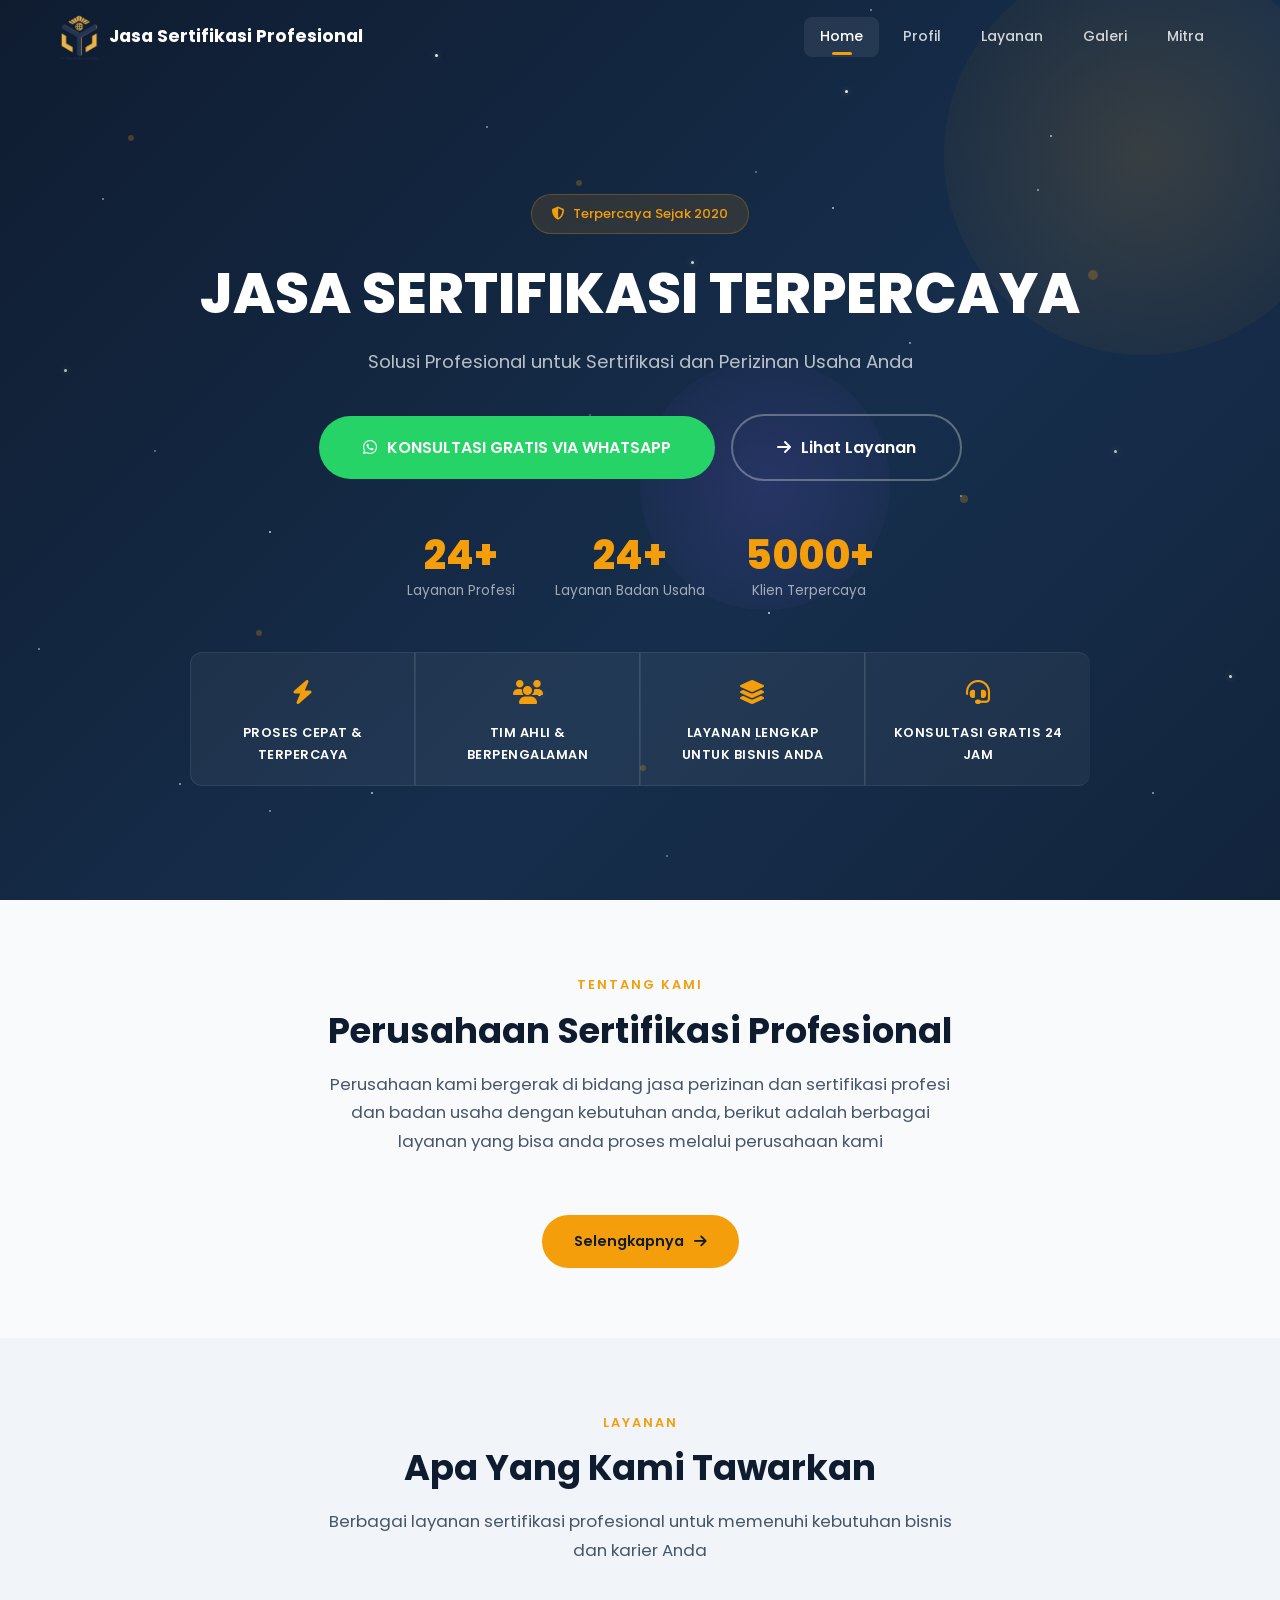
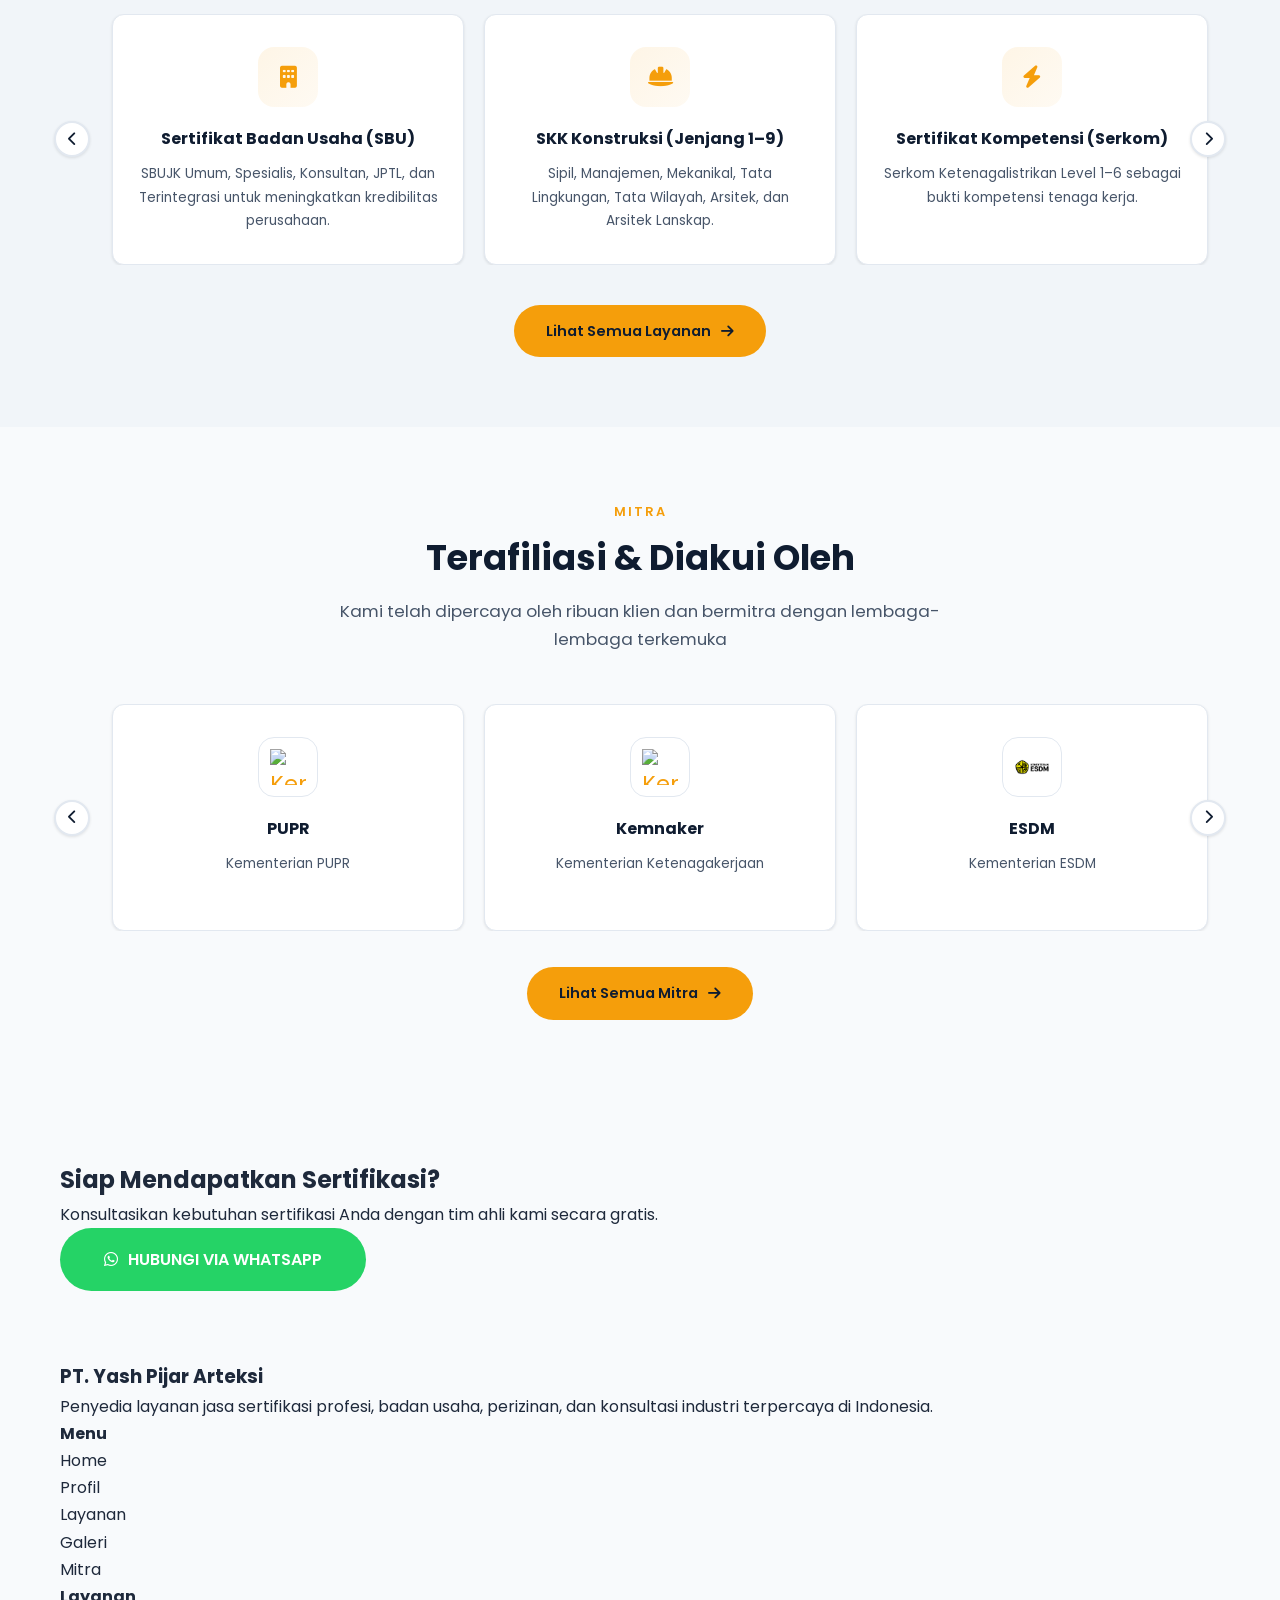
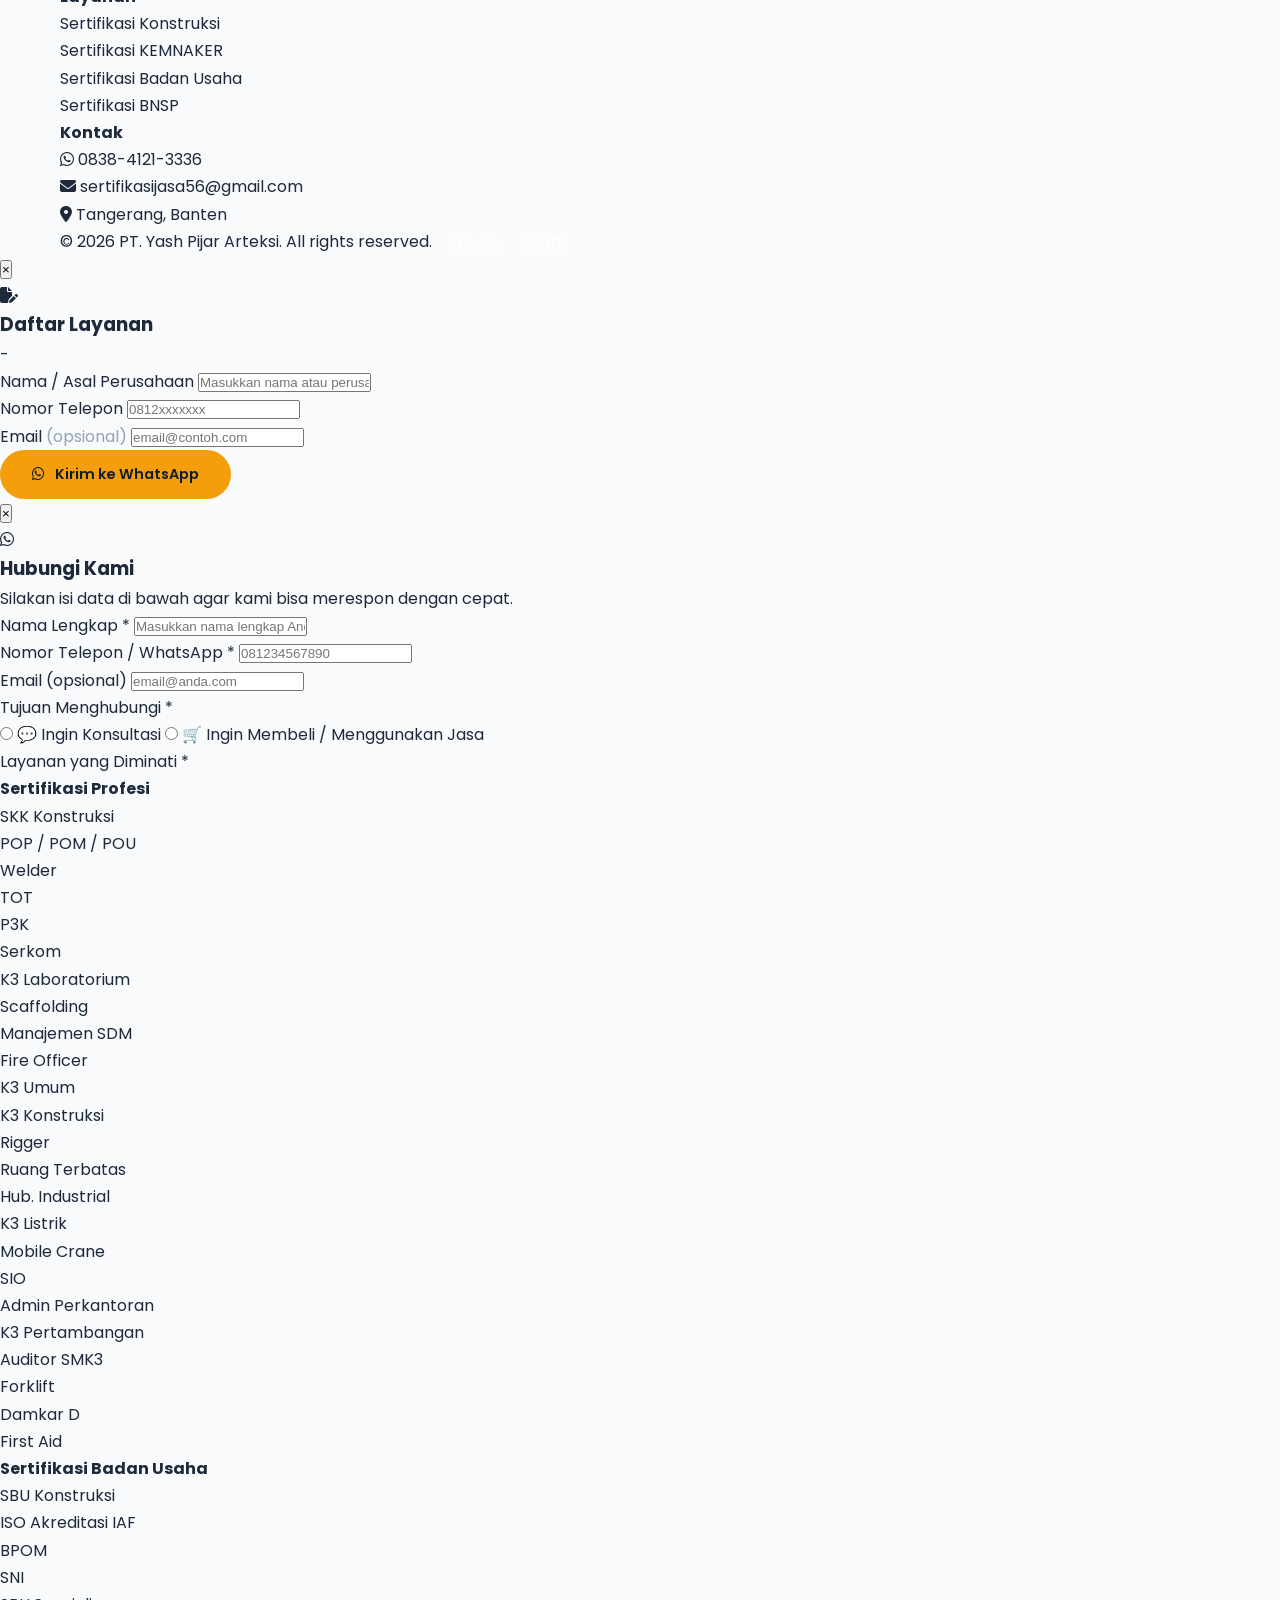
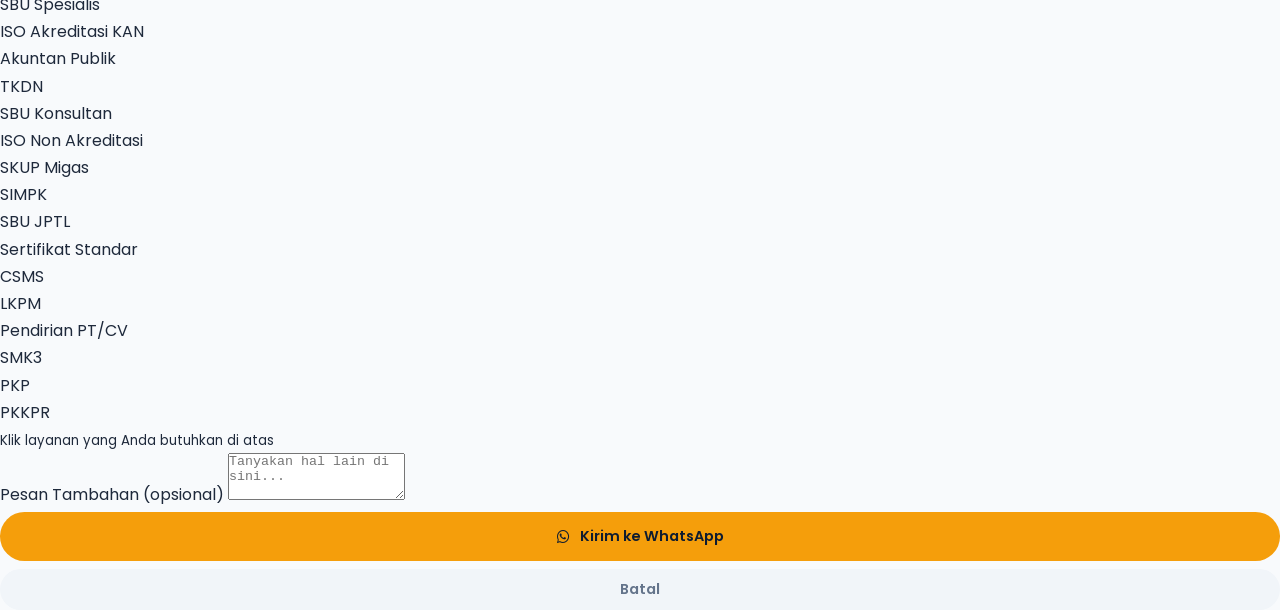
==== commit 832149ff: "perf: fix CLS & TBT — remove typing animation (root cause of layout shifts), revert to full render-b" ====
--- a/index.html
+++ b/index.html
@@ -18,13 +18,19 @@
   <meta name="twitter:description" content="PT. Yash Pijar Arteksi — jasa sertifikasi profesi dan badan usaha terpercaya di Tangerang.">
   <meta name="twitter:image" content="https://sertifikasijasa.my.id/assets/Logo/logo-pt-yash-pijar-arteksi-rev.png">
   <link rel="icon" type="image/svg+xml" href="assets/Logo/logo-pt-yash-pijar-arteksi-rev.png">
-  <link rel="preload" href="assets/fonts/poppins-400.woff2" as="font" type="font/woff2" crossorigin>
+    <link rel="preload" href="assets/fonts/poppins-400.woff2" as="font" type="font/woff2" crossorigin>
+  <link rel="preload" href="assets/fonts/poppins-500.woff2" as="font" type="font/woff2" crossorigin>
+  <link rel="preload" href="assets/fonts/poppins-600.woff2" as="font" type="font/woff2" crossorigin>
+  <link rel="preload" href="assets/fonts/poppins-700.woff2" as="font" type="font/woff2" crossorigin>
   <link rel="preload" href="assets/fonts/poppins-800.woff2" as="font" type="font/woff2" crossorigin>
-  <link rel="stylesheet" href="css/fonts.css" media="print" onload="this.media='all'"><noscript><link rel="stylesheet" href="css/fonts.css"></noscript>
+<link rel="stylesheet" href="css/fonts.css" media="print" onload="this.media='all'"><noscript><link rel="stylesheet" href="css/fonts.css"></noscript>
   <link rel="preconnect" href="https://cdnjs.cloudflare.com" crossorigin>
   <link rel="stylesheet" href="https://cdnjs.cloudflare.com/ajax/libs/font-awesome/6.5.0/css/all.min.css" media="print" onload="this.media='all'"><noscript><link rel="stylesheet" href="https://cdnjs.cloudflare.com/ajax/libs/font-awesome/6.5.0/css/all.min.css"></noscript>
-  <style>:root{--primary:#0F1C30;--secondary:#162E4C;--accent:#F59E0B;--accent-hover:#d97706;--light:#F8FAFC;--text-dark:#1E293B;--text-light:#FFFFFF;--shadow-sm:0 1px 3px rgba(0, 0, 0, 0.1);--shadow-md:0 4px 20px rgba(0, 0, 0, 0.12);--shadow-lg:0 10px 40px rgba(0, 0, 0, 0.2);--radius-sm:8px;--radius-md:12px;--radius-lg:20px;--transition:0.3s cubic-bezier(0.4, 0, 0.2, 1);--font:'Poppins',sans-serif}html{scroll-behavior:smooth;font-size:16px;touch-action:pan-y}body{font-family:var(--font);color:var(--text-dark);background:var(--light);line-height:1.7;overflow-x:hidden}a{text-decoration:none;color:inherit}ul{list-style:none}img{max-width:100%;display:block}.container{max-width:1200px;margin:0 auto;padding:0 20px}.section-padding{padding:70px 0}.section-tag{display:inline-block;font-size:.8rem;font-weight:600;letter-spacing:2px;text-transform:uppercase;color:var(--accent);margin-bottom:12px}.section-title{font-size:2.2rem;font-weight:700;color:var(--primary);margin-bottom:16px;line-height:1.3}.section-subtitle{font-size:1.05rem;color:#475569;max-width:640px;margin:0 auto 50px auto;text-align:center}.text-center{text-align:center}.btn{display:inline-flex;align-items:center;gap:10px;padding:14px 32px;border-radius:50px;font-family:var(--font);font-size:.9rem;font-weight:600;border:none;cursor:pointer;transition:var(--transition);white-space:nowrap}.btn-primary{background:var(--accent);color:var(--primary)}.btn-primary:hover{background:var(--accent-hover);transform:translateY(-2px);box-shadow:0 8px 25px rgba(245,158,11,.35)}.btn-outline{background:0 0;color:var(--text-light);border:2px solid rgba(255,255,255,.3)}.btn-outline:hover{border-color:var(--accent);color:var(--accent);transform:translateY(-2px)}.btn-wa{background:#25d366;color:#fff}.btn-wa:hover{background:#1da851;transform:translateY(-2px);box-shadow:0 8px 25px rgba(37,211,102,.35)}.btn-lg{padding:18px 44px;font-size:1rem}.btn-pulse{animation:pulse 2s infinite}.navbar{position:fixed;top:0;left:0;right:0;z-index:1000;padding:14px 0;transition:var(--transition);background:0 0}.navbar.scrolled{background:rgba(15,28,48,.94);backdrop-filter:blur(16px);-webkit-backdrop-filter:blur(16px);border-bottom:1px solid rgba(255,255,255,.06);padding:10px 0}.navbar .container{display:flex;align-items:center;justify-content:space-between;flex-wrap:nowrap}.nav-logo{display:flex;align-items:center;gap:10px}.nav-logo-img{height:46px;width:auto;display:block}.nav-logo-text{color:var(--text-light);font-weight:700;font-size:1.1rem;white-space:nowrap}.nav-links{display:flex;align-items:center;gap:8px}.nav-links a{color:rgba(255,255,255,.8);padding:8px 16px;border-radius:8px;font-size:.88rem;font-weight:500;transition:var(--transition);position:relative}.nav-links a.active,.nav-links a:hover{color:var(--text-light);background:rgba(255,255,255,.08)}.nav-links a.active::after{content:'';position:absolute;bottom:2px;left:50%;transform:translateX(-50%);width:20px;height:3px;background:var(--accent);border-radius:2px}.nav-hamburger{display:none;flex-direction:column;gap:5px;cursor:pointer;padding:8px;background:rgba(255,255,255,.1);border:none;border-radius:8px;margin-left:8px}.nav-hamburger span{width:26px;height:2.5px;background:var(--text-light);border-radius:2px;transition:var(--transition)}.nav-hamburger.active span:first-child{transform:rotate(45deg) translate(5px,5px)}.nav-hamburger.active span:nth-child(2){opacity:0}.nav-hamburger.active span:nth-child(3){transform:rotate(-45deg) translate(5px,-5px)}.hero{min-height:100vh;background:linear-gradient(135deg,var(--primary) 0,var(--secondary) 60%,#12243c 100%);display:flex;align-items:center;position:relative;overflow:hidden;padding-top:80px}.hero::before{content:'';position:absolute;inset:0;pointer-events:none;z-index:0}.hero-stars{position:absolute;inset:0;pointer-events:none;z-index:0;overflow:hidden}.hero-stars span{position:absolute;width:2px;height:2px;background:#fff;border-radius:50%;box-shadow:0 0 4px rgba(255,255,255,.3);animation:starTwinkle var(--dur,3s) ease-in-out infinite alternate;animation-delay:var(--delay, 0s);opacity:var(--star-op, .4)}.hero-stars span.bright{width:3px;height:3px;box-shadow:0 0 6px rgba(255,255,255,.5),0 0 12px rgba(255,255,255,.15)}@keyframes starTwinkle{0%{opacity:calc(var(--star-op, .4) * .15);transform:scale(.5)}100%{opacity:var(--star-op, .4);transform:scale(1.5)}}.hero-glow{position:absolute;border-radius:50%;pointer-events:none;z-index:0;filter:blur(60px);opacity:.15;animation:glowDrift 12s ease-in-out infinite alternate}.hero-glow.g1{width:400px;height:400px;background:radial-gradient(circle,var(--accent),transparent);top:-5%;right:-5%;animation-delay:0s}.hero-glow.g3{width:250px;height:250px;background:radial-gradient(circle,#8b5cf6,transparent);top:40%;left:50%;animation-delay:-8s}@keyframes glowDrift{0%{transform:translate(0,0) scale(1)}33%{transform:translate(30px,-20px) scale(1.1)}66%{transform:translate(-20px,30px) scale(.9)}100%{transform:translate(15px,-15px) scale(1.05)}}.hero-particles{position:absolute;inset:0;overflow:hidden}.hero-particles span{position:absolute;width:6px;height:6px;background:rgba(245,158,11,.25);border-radius:50%;animation:float 8s infinite ease-in-out}.hero-particles span:first-child{top:15%;left:10%;animation-delay:0s}.hero-particles span:nth-child(2){top:30%;left:85%;animation-delay:1s;width:10px;height:10px}.hero-particles span:nth-child(3){top:70%;left:20%;animation-delay:2s}.hero-particles span:nth-child(4){top:55%;left:75%;animation-delay:3s;width:8px;height:8px}.hero-particles span:nth-child(5){top:85%;left:50%;animation-delay:4s}.hero-particles span:nth-child(6){top:20%;left:45%;animation-delay:.5s}@keyframes float{0%,100%{transform:translateY(0) scale(1);opacity:.4}50%{transform:translateY(-30px) scale(1.3);opacity:.8}}.hero .container{position:relative;z-index:2;text-align:center}.hero-badge{display:inline-flex;align-items:center;gap:8px;background:rgba(245,158,11,.12);border:1px solid rgba(245,158,11,.25);color:var(--accent);padding:8px 20px;border-radius:50px;font-size:.82rem;font-weight:500;margin-bottom:28px}.hero-title{font-size:3.5rem;font-weight:800;color:var(--text-light);line-height:1.15;margin-bottom:20px}.hero-title .highlight{background:linear-gradient(135deg,var(--accent),#fbbf24);-webkit-background-clip:text;-webkit-text-fill-color:transparent;background-clip:text}.hero-title .cursor{display:inline-block;width:3px;height:1em;background:var(--accent);margin-left:4px;animation:blink .8s infinite;vertical-align:text-bottom}@keyframes blink{0%,100%{opacity:1}50%{opacity:0}}.hero-subtitle{font-size:1.15rem;color:rgba(255,255,255,.7);max-width:620px;margin:0 auto 36px auto}.hero-actions{display:flex;align-items:center;justify-content:center;gap:16px;flex-wrap:wrap;margin-bottom:50px}.hero-stats{display:flex;justify-content:center;gap:40px;flex-wrap:wrap}.hero-stat{text-align:center}.hero-stat .number{font-size:2.5rem;font-weight:800;color:var(--accent);line-height:1.2}.hero-stat .label{font-size:.85rem;color:rgba(255,255,255,.6);font-weight:400}.hero-features{display:grid;grid-template-columns:repeat(4,1fr);gap:20px;margin-top:50px;max-width:900px;margin-left:auto;margin-right:auto}.hero-feature{background:rgba(255,255,255,.05);border:1px solid rgba(255,255,255,.08);border-radius:var(--radius-md);padding:20px;text-align:center;transition:var(--transition)}.hero-feature:hover{background:rgba(255,255,255,.1);transform:translateY(-4px)}.hero-feature .icon{font-size:1.5rem;color:var(--accent);margin-bottom:8px}.hero-feature h4{color:var(--text-light);font-size:.8rem;font-weight:600;letter-spacing:.5px}@media (min-width:769px){.hero-features{gap:0}.hero-feature{border-right:1px solid rgba(255,255,255,.12);border-radius:0}.hero-feature:first-child{border-radius:var(--radius-md) 0 0 var(--radius-md)}.hero-feature:last-child{border-right:none;border-radius:0 var(--radius-md) var(--radius-md) 0}}.page-header{padding:130px 0 60px;background:linear-gradient(135deg,var(--primary) 0,var(--secondary) 100%);position:relative;overflow:hidden;text-align:center}.page-header::before{content:'';position:absolute;inset:0;background-image:radial-gradient(rgba(255,255,255,.04) 1px,transparent 1px);background-size:30px 30px}.page-header h1{font-size:2.8rem;font-weight:800;color:var(--text-light);margin-bottom:16px;position:relative;z-index:1}.page-header p{font-size:1.1rem;color:rgba(255,255,255,.7);max-width:600px;margin:0 auto;position:relative;z-index:1}.about-content>.section-tag{margin-bottom:8px}.about-content>.section-title{margin-bottom:20px}.about-content p{color:#475569;margin-bottom:20px;font-size:1rem;line-height:1.8}.about-content p strong{color:var(--primary)}.about-card .icon{width:56px;height:56px;border-radius:16px;background:linear-gradient(135deg,rgba(245,158,11,.1),rgba(245,158,11,.05));display:flex;align-items:center;justify-content:center;font-size:1.4rem;color:var(--accent);margin:0 auto 14px;transition:all .3s ease}.about-card:hover .icon{background:linear-gradient(135deg,var(--accent),var(--accent-hover));color:#fff;transform:scale(1.1) rotate(-5deg)}.about-card h4{font-size:1rem;font-weight:700;color:var(--primary);margin-bottom:6px}.about-card p{font-size:.85rem;color:#475569;margin:0}.misi-card .icon,.visi-card .icon{width:56px;height:56px;border-radius:16px;display:flex;align-items:center;justify-content:center;font-size:1.4rem;margin-bottom:20px}.visi-card .icon{background:linear-gradient(135deg,#dbeafe,#eff6ff);color:var(--secondary)}.misi-card .icon{background:linear-gradient(135deg,#fef3c7,#fffbeb);color:var(--accent-hover)}.misi-card h3,.visi-card h3{font-size:1.4rem;font-weight:700;color:var(--primary);margin-bottom:14px}.visi-card p{color:#475569;font-style:italic;font-size:1rem}.misi-card ul{display:flex;flex-direction:column;gap:14px}.misi-card ul li{display:flex;align-items:flex-start;gap:12px;color:#475569;font-size:.95rem}.misi-card ul li i{color:var(--accent);margin-top:4px;flex-shrink:0}.keypoint-card .icon{width:64px;height:64px;border-radius:50%;background:linear-gradient(135deg,rgba(245,158,11,.1),rgba(245,158,11,.05));display:flex;align-items:center;justify-content:center;font-size:1.5rem;color:var(--accent);margin:0 auto 16px;transition:var(--transition)}.keypoint-card:hover .icon{background:linear-gradient(135deg,var(--accent),var(--accent-hover));color:#fff;transform:scale(1.1)}.keypoint-card h4{font-size:1rem;font-weight:700;color:var(--primary);margin-bottom:8px}.keypoint-card p{font-size:.85rem;color:#475569}.service-item-img img{width:100%;height:100%;object-fit:cover;display:block;transition:var(--transition)}.service-item:hover .service-item-img img{transform:scale(1.05)}.service-item-header h3{font-size:1.2rem;font-weight:700;color:var(--primary);line-height:1.3}@media (max-width:768px){.service-item-header h3{font-size:1rem}}@media (max-width:480px){.service-item-header h3{font-size:.92rem}}.service-card .icon{width:60px;height:60px;border-radius:16px;background:linear-gradient(135deg,rgba(245,158,11,.1),rgba(245,158,11,.05));display:flex;align-items:center;justify-content:center;font-size:1.4rem;color:var(--accent);margin:0 auto 18px;transition:var(--transition)}.service-card:hover .icon{background:linear-gradient(135deg,var(--accent),var(--accent-hover));color:#fff}.mitra-card-icon img{width:36px;height:36px;object-fit:contain;transition:var(--transition)}.service-card:hover .mitra-card-icon img{transform:scale(1.15)}.service-card h4{font-size:1rem;font-weight:700;color:var(--primary);margin-bottom:10px}.service-card p{font-size:.85rem;color:#475569}.mitra-badge img{width:50px;height:50px;object-fit:contain;border-radius:50%;background:#f8fafc;padding:6px;box-shadow:0 2px 8px rgba(21,45,107,.06);transition:var(--transition)}.mitra-badge:hover img{transform:scale(1.15);box-shadow:0 4px 16px rgba(245,158,11,.2)}.gallery-item img{width:100%;height:100%;object-fit:cover;display:block;transition:var(--transition)}.gallery-item:hover img{transform:scale(1.08)}.lightbox-overlay.active{opacity:1;pointer-events:auto}.mitra-card h4{font-size:.95rem;font-weight:700;color:var(--primary);margin-top:12px;margin-bottom:4px}.mitra-card p{font-size:.78rem;color:#94a3b8;max-width:100%}.mitra-closing-box p{font-size:.85rem;color:#475569;line-height:1.6;margin:0}.mitra-modal.active{opacity:1;pointer-events:auto}.mitra-modal.active .mitra-modal-content{transform:translateY(0) scale(1)}.mitra-modal-header h3{font-size:1.25rem;font-weight:700;color:#fff;margin-bottom:2px}.mitra-modal-logo img{width:100%;height:100%;object-fit:contain;padding:12px}.mitra-modal-body p{font-size:.88rem;color:#475569;line-height:1.8;text-align:left;margin-top:20px;padding-top:20px;border-top:1px solid #f1f5f9}.mitra-slide-logo img{max-width:100%;max-height:100%;object-fit:contain}.mitra-slide h4{font-size:1.05rem;font-weight:700;color:var(--primary);margin-bottom:6px}.mitra-slide p{font-size:.85rem;color:#94a3b8;max-width:260px;line-height:1.4}.mitra-slider-dots .dot.active{background:var(--primary);transform:scale(1.25)}.location-detail h3{font-size:1.2rem;font-weight:700;color:var(--primary);margin-bottom:16px}.location-detail .info-item p{color:#475569;font-size:.92rem}.cta-section .container{position:relative;z-index:1}.cta-section h2{font-size:2.2rem;font-weight:800;color:var(--text-light);margin-bottom:12px}.cta-section h2 span{background:linear-gradient(135deg,var(--accent),#fbbf24);-webkit-background-clip:text;-webkit-text-fill-color:transparent;background-clip:text}.cta-section p{color:rgba(255,255,255,.7);margin-bottom:32px;font-size:1.05rem}#institusiGrid .logo-wrap img{width:100%;height:100%;object-fit:contain;padding:8px}#institusiGrid .mitra-card h4{font-size:.9rem}#institusiGrid .mitra-card p{font-size:.75rem}@media (max-width:600px){#institusiGrid .logo-wrap img{padding:5px}#institusiGrid .mitra-card h4{font-size:.78rem}#institusiGrid .mitra-card p{font-size:.65rem}}@media (max-width:380px){#institusiGrid .logo-wrap img{padding:4px}#institusiGrid .mitra-card h4{font-size:.7rem}#institusiGrid .mitra-card p{font-size:.6rem}}.page-section-header .section-subtitle{margin-bottom:0}.legal-content h2{font-size:1.3rem;color:var(--primary);margin:32px 0 12px}.legal-content li,.legal-content p{color:#475569;font-size:.95rem;line-height:1.8}.legal-content ul{list-style:disc;padding-left:24px;margin-bottom:16px}.legal-content ul li{margin-bottom:6px}.footer-brand h3{font-size:1.2rem;font-weight:700;color:var(--text-light);margin-bottom:12px}.footer-brand p{font-size:.88rem;line-height:1.7;max-width:320px}.footer-col h4{font-size:.9rem;font-weight:700;color:var(--text-light);margin-bottom:18px;text-transform:uppercase;letter-spacing:1px}.footer-col ul li{margin-bottom:10px}.footer-col ul li a{font-size:.88rem;transition:var(--transition);display:inline-flex;align-items:center;gap:6px}.footer-col ul li a:hover{color:var(--accent);padding-left:4px}.footer-socials a{width:38px;height:38px;border-radius:50%;background:rgba(255,255,255,.06);display:flex;align-items:center;justify-content:center;font-size:.95rem;transition:var(--transition)}.footer-socials a:hover{background:var(--accent);color:var(--primary);transform:translateY(-3px)}.modal-overlay.active{display:flex}@keyframes modalIn{from{opacity:0;transform:scale(.92) translateY(20px)}to{opacity:1;transform:scale(1) translateY(0)}}.modal h3{font-size:1.3rem;font-weight:700;color:var(--primary);margin-bottom:6px}.form-group label{font-size:.82rem;font-weight:600;color:var(--text-dark)}.modal-form .btn{width:100%;justify-content:center;margin-top:4px;padding:14px}.reveal{opacity:0;transform:translateY(30px);transition:opacity .7s ease,transform .7s ease}.reveal.visible{opacity:1;transform:translateY(0)}@keyframes pulse{0%{box-shadow:0 0 0 0 rgba(37,211,102,.5)}70%{box-shadow:0 0 0 16px rgba(37,211,102,0)}100%{box-shadow:0 0 0 0 rgba(37,211,102,0)}}.wa-modal-overlay.active{display:flex}.wa-modal-content h3{font-size:1.3rem;font-weight:700;color:var(--primary);margin-bottom:4px}@media (max-width:480px){.wa-modal-content h3{font-size:1.15rem}}@media (max-width:1024px){.hero-title{font-size:2.6rem}.section-title{font-size:1.7rem}.cta-section h2{font-size:1.8rem}}@media (max-width:768px){.container{padding:0 16px}.section-padding{padding:40px 0}.section-title{font-size:1.3rem;margin-bottom:8px}.section-subtitle{font-size:.9rem;margin-bottom:24px}.hero{min-height:auto;padding:100px 0 50px}.hero-badge{font-size:.75rem;padding:6px 14px;margin-bottom:16px}.hero-title{font-size:1.7rem}.hero-subtitle{font-size:.95rem;margin-bottom:20px}.hero-actions{gap:10px;margin-bottom:28px}.hero-features{grid-template-columns:repeat(2,1fr);gap:10px;margin-top:28px}.hero-feature{padding:14px}.hero-feature .icon{font-size:1.2rem;margin-bottom:4px}.hero-stats{gap:16px}.hero-stat .number{font-size:1.8rem}.hero-stat .label{font-size:.75rem}.misi-card .icon,.visi-card .icon{width:44px;height:44px;font-size:1.1rem;margin-bottom:14px;border-radius:12px}.mitra-badge img{width:40px;height:40px}.footer-col h4{margin-bottom:14px}.footer-col ul li a{font-size:.85rem}.nav-links{position:fixed;top:0;right:-100%;width:260px;height:100vh;background:rgba(21,45,107,.98);backdrop-filter:blur(20px);flex-direction:column;padding:70px 20px 20px;gap:4px;transition:var(--transition);border-left:1px solid rgba(255,255,255,.06)}.nav-links.open{right:0}.nav-links a{padding:10px 14px;font-size:.92rem;width:100%}.nav-hamburger{display:flex!important}.navbar{padding:14px 0}.page-header{padding:110px 0 40px}.page-header h1{font-size:1.5rem;margin-bottom:8px}.page-header p{font-size:.88rem}.cta-section h2{font-size:1.3rem}.cta-section p{font-size:.9rem;margin-bottom:20px}.btn{padding:10px 22px;font-size:.82rem}.btn-lg{padding:12px 24px;font-size:.85rem}.modal h3{font-size:1.1rem}.wa-modal-content h3{font-size:1.15rem}.mitra-closing-box p{font-size:.82rem;line-height:1.6}.mitra-modal-header h3{font-size:1.15rem}.mitra-modal-body p{font-size:.85rem}}@media (max-width:480px){.container{padding:0 12px}.section-padding{padding:28px 0}.section-title{font-size:1.1rem}.section-subtitle{font-size:.82rem;margin-bottom:16px}.hero-title{font-size:1.4rem}.hero-subtitle{font-size:.88rem}.hero-stat .number{font-size:1.5rem}.mitra-badge img{width:36px;height:36px}.keypoint-card .icon{width:44px;height:44px;font-size:1rem;margin-bottom:8px}.service-card .icon{width:48px;height:48px;font-size:1.1rem;margin-bottom:12px}.mitra-card h4{font-size:.78rem}.mitra-card p{font-size:.66rem}.nav-logo-img{height:36px}.nav-logo-text{font-size:.9rem}.nav-hamburger span{width:20px;height:2px}.page-header{padding:90px 0 28px}.page-header h1{font-size:1.25rem}.cta-section h2{font-size:1.15rem}.btn-lg{padding:10px 16px;font-size:.78rem}.about-card .icon{width:44px;height:44px;font-size:1.1rem;margin-bottom:10px;border-radius:12px}.about-card h4{font-size:.85rem}.about-card p{font-size:.75rem}.mitra-closing-box p{font-size:.78rem;line-height:1.55}.mitra-modal-header h3{font-size:1.1rem}.mitra-modal-logo img{padding:8px}.mitra-modal-body p{font-size:.82rem;margin-top:16px;padding-top:16px}}@media (max-width:380px){.container{padding:0 10px}.section-padding{padding:24px 0}.hero-title{font-size:1.15rem}.hero-subtitle{font-size:.8rem;margin-bottom:14px}.hero-actions{flex-direction:column;gap:8px}.hero-actions .btn{width:100%;justify-content:center}.hero-stat .number{font-size:1.2rem}.hero-stat .label{font-size:.65rem}.hero-features{margin-top:20px}.nav-logo-img{height:22px}.nav-logo-text{font-size:.65rem}.hero-feature{padding:10px}.hero-feature .icon{font-size:1rem}.hero-feature h4{font-size:.7rem}.mitra-badge img{width:30px;height:30px}.nav-logo-img{height:30px}.nav-logo-text{font-size:.8rem}.nav-links{width:200px;padding:50px 14px 14px}.section-title{font-size:1rem}.section-subtitle{font-size:.78rem;margin-bottom:14px}.page-header{padding:80px 0 22px}.page-header h1{font-size:1.05rem}.page-header p{font-size:.78rem}.cta-section h2{font-size:1.05rem}.cta-section p{font-size:.82rem;margin-bottom:16px}.btn{padding:8px 16px;font-size:.75rem}.btn-lg{padding:9px 16px;font-size:.75rem}.about-card .icon{width:36px;height:36px;font-size:.95rem;margin-bottom:6px;border-radius:10px}.about-card h4{font-size:.78rem}.about-card p{font-size:.7rem}.misi-card .icon,.visi-card .icon{width:36px;height:36px;font-size:.95rem;margin-bottom:10px;border-radius:10px}.misi-card h3,.visi-card h3{font-size:1.1rem}.misi-card ul li,.visi-card p{font-size:.82rem}.keypoint-card .icon{width:36px;height:36px;font-size:.85rem;margin-bottom:6px}.keypoint-card h4{font-size:.75rem}.keypoint-card p{font-size:.68rem}.service-card .icon{width:42px;height:42px;font-size:1rem;margin-bottom:10px}.service-card h4{font-size:.82rem}.service-card p{font-size:.75rem}.mitra-card h4{font-size:.72rem}.mitra-card p{font-size:.6rem}.location-detail h3{font-size:1rem}.location-detail .info-item p{font-size:.82rem}.wa-modal-content h3{font-size:1rem}.form-group label{font-size:.75rem}.footer-brand h3{font-size:1rem}.footer-brand p{font-size:.78rem}.mitra-closing-box p{font-size:.72rem;line-height:1.5;padding-top:0}.mitra-modal-header h3{font-size:1rem}.mitra-modal-logo img{padding:6px}.mitra-modal-body p{font-size:.8rem}.service-item-header h3{font-size:.82rem}.location-detail h3{font-size:.95rem}.misi-card ul li,.visi-card p{font-size:.78rem}}</style>
-  <link rel="stylesheet" href="css/style.css" media="print" onload="this.media='all'"><noscript><link rel="stylesheet" href="css/style.css"></noscript>
+  <style>*,::after,::before{margin:0;padding:0;box-sizing:border-box}:root{--primary:#0F1C30;--secondary:#162E4C;--accent:#F59E0B;--accent-hover:#d97706;--light:#F8FAFC;--text-dark:#1E293B;--text-light:#FFFFFF;--shadow-sm:0 1px 3px rgba(0, 0, 0, 0.1);--shadow-md:0 4px 20px rgba(0, 0, 0, 0.12);--shadow-lg:0 10px 40px rgba(0, 0, 0, 0.2);--radius-sm:8px;--radius-md:12px;--radius-lg:20px;--transition:0.3s cubic-bezier(0.4, 0, 0.2, 1);--font:'Poppins',sans-serif}html{scroll-behavior:smooth;font-size:16px;touch-action:pan-y}body{font-family:var(--font);color:var(--text-dark);background:var(--light);line-height:1.7;overflow-x:hidden}a{text-decoration:none;color:inherit}ul{list-style:none}img{max-width:100%;display:block}.container{max-width:1200px;margin:0 auto;padding:0 20px}.section-padding{padding:70px 0}.section-tag{display:inline-block;font-size:.8rem;font-weight:600;letter-spacing:2px;text-transform:uppercase;color:var(--accent);margin-bottom:12px}.section-title{font-size:2.2rem;font-weight:700;color:var(--primary);margin-bottom:16px;line-height:1.3}.section-subtitle{font-size:1.05rem;color:#475569;max-width:640px;margin:0 auto 50px auto;text-align:center}.text-center{text-align:center}.btn{display:inline-flex;align-items:center;gap:10px;padding:14px 32px;border-radius:50px;font-family:var(--font);font-size:.9rem;font-weight:600;border:none;cursor:pointer;transition:var(--transition);white-space:nowrap}.btn-primary{background:var(--accent);color:var(--primary)}.btn-primary:hover{background:var(--accent-hover);transform:translateY(-2px);box-shadow:0 8px 25px rgba(245,158,11,.35)}.btn-outline{background:0 0;color:var(--text-light);border:2px solid rgba(255,255,255,.3)}.btn-outline:hover{border-color:var(--accent);color:var(--accent);transform:translateY(-2px)}.btn-wa{background:#25d366;color:#fff}.btn-wa:hover{background:#1da851;transform:translateY(-2px);box-shadow:0 8px 25px rgba(37,211,102,.35)}.btn-lg{padding:18px 44px;font-size:1rem}.btn-pulse{animation:pulse 2s infinite}.navbar{position:fixed;top:0;left:0;right:0;z-index:1000;padding:14px 0;transition:var(--transition);background:0 0}.navbar.scrolled{background:rgba(15,28,48,.94);backdrop-filter:blur(16px);-webkit-backdrop-filter:blur(16px);border-bottom:1px solid rgba(255,255,255,.06);padding:10px 0}.navbar .container{display:flex;align-items:center;justify-content:space-between;flex-wrap:nowrap}.nav-logo{display:flex;align-items:center;gap:10px}.nav-logo-img{height:46px;width:auto;display:block}.nav-logo-text{color:var(--text-light);font-weight:700;font-size:1.1rem;white-space:nowrap}.nav-links{display:flex;align-items:center;gap:8px}.nav-links a{color:rgba(255,255,255,.8);padding:8px 16px;border-radius:8px;font-size:.88rem;font-weight:500;transition:var(--transition);position:relative}.nav-links a.active,.nav-links a:hover{color:var(--text-light);background:rgba(255,255,255,.08)}.nav-links a.active::after{content:'';position:absolute;bottom:2px;left:50%;transform:translateX(-50%);width:20px;height:3px;background:var(--accent);border-radius:2px}.nav-hamburger{display:none;flex-direction:column;gap:5px;cursor:pointer;padding:8px;background:rgba(255,255,255,.1);border:none;border-radius:8px;margin-left:8px}.nav-hamburger span{width:26px;height:2.5px;background:var(--text-light);border-radius:2px;transition:var(--transition)}.nav-hamburger.active span:first-child{transform:rotate(45deg) translate(5px,5px)}.nav-hamburger.active span:nth-child(2){opacity:0}.nav-hamburger.active span:nth-child(3){transform:rotate(-45deg) translate(5px,-5px)}.hero{min-height:100vh;background:linear-gradient(135deg,var(--primary) 0,var(--secondary) 60%,#12243c 100%);display:flex;align-items:center;position:relative;overflow:hidden;padding-top:80px}.hero::before{content:'';position:absolute;inset:0;pointer-events:none;z-index:0}.hero-stars{position:absolute;inset:0;pointer-events:none;z-index:0;overflow:hidden}.hero-stars span{position:absolute;width:2px;height:2px;background:#fff;border-radius:50%;animation:starTwinkle var(--dur,3s) ease-in-out infinite alternate;animation-delay:var(--delay, 0s);opacity:var(--star-op, .4)}.hero-stars span.bright{width:3px;height:3px;box-shadow:0 0 6px rgba(255,255,255,.5),0 0 12px rgba(255,255,255,.15)}@keyframes starTwinkle{0%{opacity:calc(var(--star-op, .4) * .15);transform:scale(.5)}100%{opacity:var(--star-op, .4);transform:scale(1.5)}}.hero-glow{position:absolute;border-radius:50%;pointer-events:none;z-index:0;opacity:.15;animation:glowDrift 12s ease-in-out infinite alternate}.hero-glow.g1{width:400px;height:400px;background:radial-gradient(circle,var(--accent),transparent);top:-5%;right:-5%;animation-delay:0s}.hero-glow.g3{width:250px;height:250px;background:radial-gradient(circle,#8b5cf6,transparent);top:40%;left:50%;animation-delay:-8s}@keyframes glowDrift{0%{transform:translate(0,0) scale(1)}33%{transform:translate(30px,-20px) scale(1.1)}66%{transform:translate(-20px,30px) scale(.9)}100%{transform:translate(15px,-15px) scale(1.05)}}.hero-particles{position:absolute;inset:0;overflow:hidden}.hero-particles span{position:absolute;width:6px;height:6px;background:rgba(245,158,11,.25);border-radius:50%;animation:float 8s infinite ease-in-out}.hero-particles span:first-child{top:15%;left:10%;animation-delay:0s}.hero-particles span:nth-child(2){top:30%;left:85%;animation-delay:1s;width:10px;height:10px}.hero-particles span:nth-child(3){top:70%;left:20%;animation-delay:2s}.hero-particles span:nth-child(4){top:55%;left:75%;animation-delay:3s;width:8px;height:8px}.hero-particles span:nth-child(5){top:85%;left:50%;animation-delay:4s}.hero-particles span:nth-child(6){top:20%;left:45%;animation-delay:.5s}@keyframes float{0%,100%{transform:translateY(0) scale(1);opacity:.4}50%{transform:translateY(-30px) scale(1.3);opacity:.8}}.hero .container{position:relative;z-index:2;text-align:center}.hero-badge{display:inline-flex;align-items:center;gap:8px;background:rgba(245,158,11,.12);border:1px solid rgba(245,158,11,.25);color:var(--accent);padding:8px 20px;border-radius:50px;font-size:.82rem;font-weight:500;margin-bottom:28px}.hero-title{font-size:3.5rem;font-weight:800;color:var(--text-light);line-height:1.15;margin-bottom:20px}.hero-title .highlight{background:linear-gradient(135deg,var(--accent),#fbbf24);-webkit-background-clip:text;-webkit-text-fill-color:transparent;background-clip:text}.hero-title .cursor{display:inline-block;width:3px;height:1em;background:var(--accent);margin-left:4px;animation:blink .8s infinite;vertical-align:text-bottom}@keyframes blink{0%,100%{opacity:1}50%{opacity:0}}.hero-subtitle{font-size:1.15rem;color:rgba(255,255,255,.7);max-width:620px;margin:0 auto 36px auto}.hero-actions{display:flex;align-items:center;justify-content:center;gap:16px;flex-wrap:wrap;margin-bottom:50px}.hero-stats{display:flex;justify-content:center;gap:40px;flex-wrap:wrap}.hero-stat{text-align:center}.hero-stat .number{font-size:2.5rem;font-weight:800;color:var(--accent);line-height:1.2}.hero-stat .label{font-size:.85rem;color:rgba(255,255,255,.6);font-weight:400}.hero-features{display:grid;grid-template-columns:repeat(4,1fr);gap:20px;margin-top:50px;max-width:900px;margin-left:auto;margin-right:auto}.hero-feature{background:rgba(255,255,255,.05);border:1px solid rgba(255,255,255,.08);border-radius:var(--radius-md);padding:20px;text-align:center;transition:var(--transition)}.hero-feature:hover{background:rgba(255,255,255,.1);transform:translateY(-4px)}.hero-feature .icon{font-size:1.5rem;color:var(--accent);margin-bottom:8px}.hero-feature h4{color:var(--text-light);font-size:.8rem;font-weight:600;letter-spacing:.5px}@media (min-width:769px){.hero-features{gap:0}.hero-feature{border-right:1px solid rgba(255,255,255,.12);border-radius:0}.hero-feature:first-child{border-radius:var(--radius-md) 0 0 var(--radius-md)}.hero-feature:last-child{border-right:none;border-radius:0 var(--radius-md) var(--radius-md) 0}.footer-grid>*{border-right:1px solid rgba(255,255,255,.08);padding-right:40px}.footer-grid>:last-child{border-right:none}}.page-header{padding:130px 0 60px;background:linear-gradient(135deg,var(--primary) 0,var(--secondary) 100%);position:relative;overflow:hidden;text-align:center}.page-header::before{content:'';position:absolute;inset:0;background-image:radial-gradient(rgba(255,255,255,.04) 1px,transparent 1px);background-size:30px 30px}.page-header h1{font-size:2.8rem;font-weight:800;color:var(--text-light);margin-bottom:16px;position:relative;z-index:1}.page-header p{font-size:1.1rem;color:rgba(255,255,255,.7);max-width:600px;margin:0 auto;position:relative;z-index:1}.about-grid{display:grid;grid-template-columns:1fr 1fr;gap:60px;align-items:center}.about-content{position:relative;padding-left:24px}.about-content::before{content:'';position:absolute;left:0;top:0;width:4px;height:100%;background:linear-gradient(180deg,var(--accent),var(--accent-hover));border-radius:4px}.about-content>.section-tag{margin-bottom:8px}.about-content>.section-title{margin-bottom:20px}.about-content p{color:#475569;margin-bottom:20px;font-size:1rem;line-height:1.8}.about-content p strong{color:var(--primary)}.about-visual{display:grid;grid-template-columns:1fr 1fr;gap:16px}.about-card{background:var(--text-light);border-radius:var(--radius-md);padding:28px 24px;box-shadow:0 4px 20px rgba(21,45,107,.06);text-align:center;transition:all .3s ease;border:1px solid #e2e8f0}.about-card:hover{transform:translateY(-6px);box-shadow:0 8px 30px rgba(21,45,107,.1);border-color:var(--accent)}.about-card .icon{width:56px;height:56px;border-radius:16px;background:linear-gradient(135deg,rgba(245,158,11,.1),rgba(245,158,11,.05));display:flex;align-items:center;justify-content:center;font-size:1.4rem;color:var(--accent);margin:0 auto 14px;transition:all .3s ease}.about-card:hover .icon{background:linear-gradient(135deg,var(--accent),var(--accent-hover));color:#fff;transform:scale(1.1) rotate(-5deg)}.about-card h4{font-size:1rem;font-weight:700;color:var(--primary);margin-bottom:6px}.about-card p{font-size:.85rem;color:#475569;margin:0}.visi-misi-grid{display:grid;grid-template-columns:1fr 1fr;gap:40px}.misi-card,.visi-card{background:var(--text-light);border-radius:var(--radius-lg);padding:40px;box-shadow:0 4px 20px rgba(21,45,107,.06);border:1px solid #e2e8f0;transition:all .3s ease;position:relative;overflow:hidden}.misi-card::after,.visi-card::after{content:'';position:absolute;top:0;left:0;right:0;height:4px;border-radius:var(--radius-lg) var(--radius-lg) 0 0}.visi-card::after{background:linear-gradient(90deg,var(--secondary),#60a5fa)}.misi-card::after{background:linear-gradient(90deg,var(--accent),var(--accent-hover))}.misi-card:hover,.visi-card:hover{box-shadow:0 12px 40px rgba(21,45,107,.1);transform:translateY(-4px)}.misi-card .icon,.visi-card .icon{width:56px;height:56px;border-radius:16px;display:flex;align-items:center;justify-content:center;font-size:1.4rem;margin-bottom:20px}.visi-card .icon{background:linear-gradient(135deg,#dbeafe,#eff6ff);color:var(--secondary)}.misi-card .icon{background:linear-gradient(135deg,#fef3c7,#fffbeb);color:var(--accent-hover)}.misi-card h3,.visi-card h3{font-size:1.4rem;font-weight:700;color:var(--primary);margin-bottom:14px}.visi-card p{color:#475569;font-style:italic;font-size:1rem}.misi-card ul{display:flex;flex-direction:column;gap:14px}.misi-card ul li{display:flex;align-items:flex-start;gap:12px;color:#475569;font-size:.95rem}.misi-card ul li i{color:var(--accent);margin-top:4px;flex-shrink:0}.keypoints-grid{display:grid;grid-template-columns:repeat(4,1fr);gap:24px}.keypoint-card{background:var(--text-light);border-radius:var(--radius-md);padding:32px 24px;text-align:center;box-shadow:0 4px 20px rgba(21,45,107,.06);border:1px solid #e2e8f0;transition:all .3s ease;position:relative}.keypoint-card:hover{transform:translateY(-8px);box-shadow:0 12px 40px rgba(21,45,107,.1);border-color:var(--accent)}.keypoint-card .icon{width:64px;height:64px;border-radius:50%;background:linear-gradient(135deg,rgba(245,158,11,.1),rgba(245,158,11,.05));display:flex;align-items:center;justify-content:center;font-size:1.5rem;color:var(--accent);margin:0 auto 16px;transition:var(--transition)}.keypoint-card:hover .icon{background:linear-gradient(135deg,var(--accent),var(--accent-hover));color:#fff;transform:scale(1.1)}.keypoint-card h4{font-size:1rem;font-weight:700;color:var(--primary);margin-bottom:8px}.keypoint-card p{font-size:.85rem;color:#475569}.services-list{display:flex;flex-direction:column;gap:40px;max-width:960px;margin:0 auto}.service-item{display:flex;align-items:center;gap:40px;background:var(--text-light);border-radius:var(--radius-lg);padding:0;box-shadow:0 8px 30px rgba(21,45,107,.06);transition:var(--transition);overflow:hidden}.service-item:hover{box-shadow:0 12px 40px rgba(21,45,107,.1);transform:translateY(-4px)}.service-item-img{flex:0 0 280px;height:280px;overflow:hidden}.service-item-img img{width:100%;height:100%;object-fit:cover;display:block;transition:var(--transition)}.service-item:hover .service-item-img img{transform:scale(1.05)}.service-item-body{flex:1;padding:32px 32px 32px 0}.service-item-reverse{flex-direction:row-reverse}.service-item-reverse .service-item-body{padding:32px 0 32px 32px}.service-item-header{display:flex;align-items:center;gap:16px;margin-bottom:16px}.service-item-num{flex-shrink:0;width:48px;height:48px;border-radius:12px;background:linear-gradient(135deg,var(--accent),var(--accent-hover));color:#fff;display:flex;align-items:center;justify-content:center;font-size:1rem;font-weight:800}.service-item-header h3{font-size:1.2rem;font-weight:700;color:var(--primary);line-height:1.3}.service-item-desc{color:#475569;font-size:.92rem;line-height:1.7;margin-bottom:20px}.service-item-tags{display:flex;flex-wrap:wrap;gap:8px}.service-item-tags span{background:linear-gradient(135deg,rgba(245,158,11,.08),rgba(245,158,11,.03));color:#92400e;padding:6px 16px;border-radius:20px;font-size:.8rem;font-weight:600;transition:var(--transition)}.service-item-tags span:hover{background:linear-gradient(135deg,var(--accent),var(--accent-hover));color:#fff;transform:translateY(-2px)}@media (max-width:768px){.services-list{gap:28px}.service-item{flex-direction:column;gap:0}.service-item-reverse{flex-direction:column}.service-item-img{flex:none;width:100%;height:200px}.service-item-body{padding:24px 20px}.service-item-reverse .service-item-body{padding:24px 20px}.service-item-header{gap:12px}.service-item-num{width:40px;height:40px;font-size:.85rem}.service-item-header h3{font-size:1rem}.service-item-desc{font-size:.85rem}.service-item-tags span{font-size:.75rem;padding:4px 12px}}@media (max-width:480px){.services-list{gap:20px}.service-item-img{height:160px}.service-item-body{padding:20px 16px}.service-item-reverse .service-item-body{padding:20px 16px}.service-item-header{flex-direction:column;align-items:flex-start;gap:8px}.service-item-num{width:36px;height:36px;font-size:.8rem}.service-item-header h3{font-size:.92rem}.service-item-desc{font-size:.82rem}.service-item-tags span{font-size:.72rem;padding:4px 10px}}.services-grid.scroll-x{display:flex;gap:20px;overflow-x:auto;scroll-snap-type:x mandatory;flex-wrap:nowrap;touch-action:pan-x;padding:0 52px;-ms-overflow-style:none;scrollbar-width:none}.services-grid.scroll-x::-webkit-scrollbar{display:none}.services-grid.scroll-x>*{flex:0 0 calc(100% / 3);scroll-snap-align:center}.service-card{background:var(--text-light);border-radius:var(--radius-md);padding:32px 24px;text-align:center;box-shadow:var(--shadow-sm);border:1px solid #e2e8f0;transition:var(--transition);position:relative;overflow:hidden}.service-card::before{content:'';position:absolute;top:0;left:0;right:0;height:4px;background:linear-gradient(90deg,var(--accent),var(--accent-hover));transform:scaleX(0);transition:var(--transition)}.service-card:hover::before{transform:scaleX(1)}.service-card:hover{transform:translateY(-8px);box-shadow:var(--shadow-md)}.service-card .icon{width:60px;height:60px;border-radius:16px;background:linear-gradient(135deg,rgba(245,158,11,.1),rgba(245,158,11,.05));display:flex;align-items:center;justify-content:center;font-size:1.4rem;color:var(--accent);margin:0 auto 18px;transition:var(--transition)}.service-card:hover .icon{background:linear-gradient(135deg,var(--accent),var(--accent-hover));color:#fff}.mitra-card-icon{background:var(--text-light)!important;border:1px solid #e2e8f0;overflow:hidden}.mitra-card-icon img{width:36px;height:36px;object-fit:contain;transition:var(--transition)}.service-card:hover .mitra-card-icon img{transform:scale(1.15)}.service-card:hover .mitra-card-icon{background:var(--text-light)!important;border-color:var(--accent);box-shadow:0 0 0 3px rgba(245,158,11,.15)}.service-card h4{font-size:1rem;font-weight:700;color:var(--primary);margin-bottom:10px}.service-card p{font-size:.85rem;color:#475569}.badge-grid{display:grid;grid-template-columns:repeat(4,1fr);gap:14px}.badge-item{background:var(--text-light);border:1px solid #e2e8f0;border-radius:var(--radius-sm);padding:16px 12px;text-align:center;font-size:.78rem;font-weight:600;color:var(--text-dark);transition:var(--transition);cursor:default;box-shadow:var(--shadow-sm)}.badge-item:hover{transform:scale(1.05);border-color:var(--accent);box-shadow:0 8px 25px rgba(245,158,11,.2);color:var(--accent);background:#fffbeb}.badge-item i{display:block;font-size:1.2rem;margin-bottom:6px;color:var(--primary)}.mitra-badge-grid{max-width:800px;margin:0 auto}.mitra-badge{display:flex;flex-direction:column;align-items:center;gap:8px;padding:20px 12px}.mitra-badge img{width:50px;height:50px;object-fit:contain;border-radius:50%;background:#f8fafc;padding:6px;box-shadow:0 2px 8px rgba(21,45,107,.06);transition:var(--transition)}.mitra-badge:hover img{transform:scale(1.15);box-shadow:0 4px 16px rgba(245,158,11,.2)}.mitra-badge span{font-size:.78rem;font-weight:600;color:var(--text-dark)}.layanan-badge .badge-item{cursor:pointer;padding:18px 10px;font-size:.75rem}@media (max-width:480px){.layanan-badge{grid-template-columns:repeat(3,1fr);gap:4px}.layanan-badge .badge-item{padding:8px 4px;font-size:.65rem}}@media (max-width:380px){.layanan-badge{grid-template-columns:repeat(2,1fr);gap:4px}.layanan-badge .badge-item{padding:6px 3px;font-size:.6rem}}.mitra-grid{display:grid;grid-template-columns:repeat(5,1fr);gap:20px}.carousel-scroll{position:relative;display:flex;align-items:center}.carousel-scroll .scroll-x{flex:1}.carousel-btn{display:flex;position:absolute;top:50%;transform:translateY(-50%);z-index:3;width:36px;height:36px;border-radius:50%;border:2px solid #e2e8f0;background:var(--text-light);color:var(--primary);font-size:.9rem;cursor:pointer;align-items:center;justify-content:center;transition:var(--transition);box-shadow:var(--shadow-sm)}.carousel-btn.prev{left:-6px}.carousel-btn.next{right:-6px}.carousel-btn:hover{border-color:var(--accent);color:var(--accent);box-shadow:0 4px 15px rgba(245,158,11,.2)}@media (max-width:768px){.carousel-btn{left:4px;right:auto}.carousel-btn.next{left:auto;right:4px}.carousel-scroll .scroll-x{gap:12px;padding:8px 48px}.carousel-scroll .scroll-x>*{flex:0 0 85%}.services-grid.scroll-x{gap:12px;padding:0 48px}.services-grid.scroll-x>*{flex:0 0 85%}#institusiGrid.scroll-x{display:flex;gap:12px;overflow-x:auto;flex-wrap:nowrap;touch-action:pan-x;padding:0 48px}#institusiGrid.scroll-x>*{flex:0 0 100%;scroll-snap-align:center}}@media (max-width:480px){.carousel-btn{width:30px;height:30px;font-size:.75rem;left:2px}.carousel-btn.next{left:auto;right:2px}.carousel-scroll .scroll-x>*,.services-grid.scroll-x>*{flex:0 0 88%}#institusiGrid.scroll-x>*{flex:0 0 100%}.carousel-scroll .scroll-x{padding:8px 38px}.services-grid.scroll-x{padding:0 38px}#institusiGrid.scroll-x{padding:0 38px}}.gallery-grid{display:grid;grid-template-columns:repeat(4,1fr);gap:16px}.gallery-note{display:flex;align-items:flex-start;gap:14px;margin:-12px auto 32px;max-width:620px;background:linear-gradient(135deg,#f8fafc 0,#eff6ff 100%);border:1px solid #dbeafe;border-left:4px solid var(--accent);border-radius:var(--radius-md);padding:16px 22px;box-shadow:0 2px 8px rgba(245,158,11,.06)}.gallery-note i{color:#fff;font-size:.8rem;margin-top:2px;flex-shrink:0;background:var(--accent);width:22px;height:22px;border-radius:50%;display:flex;align-items:center;justify-content:center}.gallery-note span{font-size:.85rem;color:#475569;line-height:1.7}.gallery-item{border-radius:var(--radius-md);overflow:hidden;box-shadow:0 4px 16px rgba(21,45,107,.06);transition:all .4s cubic-bezier(.34, 1.56, .64, 1);aspect-ratio:1;position:relative;cursor:pointer;border:1px solid #eef2f6}.gallery-item::after{content:'+00e';font-family:'Font Awesome 6 Free';font-weight:900;position:absolute;top:50%;left:50%;transform:translate(-50%,-50%) scale(0);font-size:1.3rem;color:#fff;background:linear-gradient(135deg,var(--accent),#fbbf24);width:50px;height:50px;border-radius:50%;display:flex;align-items:center;justify-content:center;transition:transform .35s cubic-bezier(.34, 1.56, .64, 1),background .2s ease;z-index:2;pointer-events:none;box-shadow:0 4px 16px rgba(245,158,11,.3)}.gallery-item:hover::after{transform:translate(-50%,-50%) scale(1)}.gallery-item:hover{box-shadow:0 12px 36px rgba(21,45,107,.12);transform:translateY(-4px) scale(1.02);border-color:#fde68a}.gallery-item img{width:100%;height:100%;object-fit:cover;display:block;transition:var(--transition)}.gallery-item:hover img{transform:scale(1.08)}@media (max-width:768px){.gallery-grid{grid-template-columns:repeat(2,1fr);gap:8px}}@media (max-width:480px){.gallery-grid{grid-template-columns:repeat(2,1fr);gap:6px}}.lightbox-overlay{position:fixed;top:0;left:0;width:100%;height:100%;background:rgba(0,0,0,.85);z-index:9999;display:flex;align-items:center;justify-content:center;opacity:0;pointer-events:none;transition:opacity .3s ease}.lightbox-overlay.active{opacity:1;pointer-events:auto}.lightbox-content{position:relative;max-width:720px;width:90%;background:#fff;border-radius:var(--radius-lg);overflow:hidden;box-shadow:0 24px 64px rgba(0,0,0,.3)}.lightbox-img{width:100%;display:block;max-height:60vh;object-fit:contain;background:#f1f5f9}.lightbox-desc{padding:20px 24px 24px;font-size:.85rem;color:#475569;line-height:1.7;background:#fff}.lightbox-close{position:absolute;top:12px;right:14px;width:36px;height:36px;border-radius:50%;border:none;background:rgba(0,0,0,.5);color:#fff;font-size:1.4rem;cursor:pointer;display:flex;align-items:center;justify-content:center;transition:background .2s ease;line-height:1}.lightbox-close:hover{background:rgba(0,0,0,.75)}.mitra-card{background:var(--text-light);border-radius:var(--radius-md);padding:32px 16px;text-align:center;transition:var(--transition);box-shadow:0 6px 24px rgba(21,45,107,.06);display:flex;flex-direction:column;align-items:center;cursor:pointer;position:relative;border:1px solid #eef2f6;overflow:hidden}.mitra-card:hover{transform:translateY(-6px);box-shadow:0 12px 36px rgba(21,45,107,.1)}.mitra-card h4{font-size:.95rem;font-weight:700;color:var(--primary);margin-top:12px;margin-bottom:4px}.mitra-card p{font-size:.78rem;color:#94a3b8;max-width:100%}.mitra-card::before{content:'';position:absolute;top:0;left:0;right:0;height:3px;background:linear-gradient(90deg,var(--accent),#fbbf24);opacity:0;transition:opacity .3s ease}.mitra-card:hover::before{opacity:1}.mitra-card:hover{border-color:#fde68a}.mitra-closing{padding:16px 0 0}.mitra-closing-box{max-width:620px;margin:0 auto 32px;background:linear-gradient(135deg,#f8fafc 0,#eff6ff 100%);border:1px solid #dbeafe;border-left:4px solid var(--accent);border-radius:var(--radius-md);padding:14px 20px;display:flex;align-items:flex-start;gap:10px;box-shadow:0 2px 8px rgba(245,158,11,.06)}.mitra-closing-icon{width:22px;height:22px;border-radius:50%;background:var(--accent);display:flex;align-items:center;justify-content:center;flex-shrink:0;font-size:.72rem;color:#fff;margin-top:3px}.mitra-closing-box p{font-size:.85rem;color:#475569;line-height:1.6;margin:0}.mitra-modal{position:fixed;top:0;left:0;width:100%;height:100%;background:rgba(15,23,42,.65);backdrop-filter:blur(4px);z-index:9998;display:flex;align-items:center;justify-content:center;opacity:0;pointer-events:none;transition:opacity .3s ease}.mitra-modal.active{opacity:1;pointer-events:auto}.mitra-modal-content{background:#fff;border-radius:var(--radius-lg);max-width:480px;width:88%;box-shadow:0 8px 24px rgba(15,23,42,.08),0 24px 64px rgba(15,23,42,.16);position:relative;overflow:hidden;transform:translateY(12px) scale(.97);transition:transform .35s cubic-bezier(.34, 1.56, .64, 1)}.mitra-modal.active .mitra-modal-content{transform:translateY(0) scale(1)}.mitra-modal-header{background:linear-gradient(135deg,var(--primary),#1e40af);padding:24px 32px 20px;text-align:center;position:relative}.mitra-modal-header h3{font-size:1.25rem;font-weight:700;color:#fff;margin-bottom:2px}.mitra-modal-header .mitra-modal-sub{font-size:.82rem;color:rgba(255,255,255,.7);display:block}.mitra-modal-close{position:absolute;top:12px;right:14px;width:30px;height:30px;border-radius:50%;border:none;background:rgba(255,255,255,.2);color:#fff;font-size:1.2rem;cursor:pointer;display:flex;align-items:center;justify-content:center;transition:background .2s ease;z-index:2;line-height:1}.mitra-modal-close:hover{background:rgba(255,255,255,.35)}.mitra-modal-body{padding:32px 32px 36px;display:flex;flex-direction:column;align-items:center}.mitra-modal-logo{width:104px;height:104px;border-radius:50%;border:4px solid #e2e8f0;display:flex;align-items:center;justify-content:center;overflow:hidden;margin:-64px auto 0;background:#fff;box-shadow:0 4px 16px rgba(21,45,107,.1);position:relative;z-index:1}.mitra-modal-logo img{width:100%;height:100%;object-fit:contain;padding:12px}.mitra-modal-body p{font-size:.88rem;color:#475569;line-height:1.8;text-align:left;margin-top:20px;padding-top:20px;border-top:1px solid #f1f5f9}.mitra-slider{position:relative;max-width:960px;margin:48px auto 0;overflow:hidden;padding:0 52px}.mitra-slider-track{display:flex;transition:transform .5s cubic-bezier(.25, .46, .45, .94)}.mitra-slide{flex:0 0 100%;display:flex;flex-direction:column;align-items:center;justify-content:center;text-align:center;padding:40px 24px;box-sizing:border-box}.mitra-slide-logo{width:120px;height:120px;border-radius:50%;background:var(--text-light);box-shadow:0 6px 24px rgba(21,45,107,.06);display:flex;align-items:center;justify-content:center;padding:20px;margin-bottom:20px;transition:transform .3s ease,box-shadow .3s ease}.mitra-slide:hover .mitra-slide-logo{transform:translateY(-6px) scale(1.05);box-shadow:0 12px 36px rgba(21,45,107,.12)}.mitra-slide-logo img{max-width:100%;max-height:100%;object-fit:contain}.mitra-slide h4{font-size:1.05rem;font-weight:700;color:var(--primary);margin-bottom:6px}.mitra-slide p{font-size:.85rem;color:#94a3b8;max-width:260px;line-height:1.4}.mitra-slider-btn{position:absolute;top:50%;transform:translateY(-50%);z-index:3;width:40px;height:40px;border-radius:50%;border:2px solid #e2e8f0;background:var(--text-light);color:var(--primary);font-size:1rem;cursor:pointer;display:flex;align-items:center;justify-content:center;transition:all .3s ease;box-shadow:0 2px 12px rgba(21,45,107,.08)}.mitra-slider-btn:hover{border-color:var(--accent);color:var(--accent);box-shadow:0 4px 16px rgba(245,158,11,.2)}.mitra-slider-prev{left:4px}.mitra-slider-next{right:4px}.mitra-slider-dots{display:flex;justify-content:center;gap:8px;margin-top:20px}.mitra-slider-dots .dot{width:10px;height:10px;border-radius:50%;border:none;background:#cbd5e1;cursor:pointer;transition:all .3s ease;padding:0}.mitra-slider-dots .dot.active{background:var(--primary);transform:scale(1.25)}@media (min-width:769px){.mitra-slider{padding:0 60px}.mitra-slide{flex:0 0 calc(100% / 3)}}@media (max-width:768px){.mitra-slider-btn{width:36px;height:36px;font-size:.9rem}.mitra-slider-dots{display:none}}@media (max-width:480px){.mitra-slider{padding:0 36px}.mitra-slider-btn{width:32px;height:32px;font-size:.8rem}.mitra-slider-prev{left:0}.mitra-slider-next{right:0}.mitra-slide-logo{width:100px;height:100px;padding:16px}}.location-info{display:grid;grid-template-columns:1fr 1.5fr;gap:40px;align-items:start}.location-detail{background:var(--text-light);border-radius:var(--radius-md);padding:32px;box-shadow:var(--shadow-sm);border:1px solid #e2e8f0}.location-detail h3{font-size:1.2rem;font-weight:700;color:var(--primary);margin-bottom:16px}.location-detail .info-item{display:flex;gap:14px;margin-bottom:18px;align-items:flex-start}.location-detail .info-item i{color:var(--accent);font-size:1.1rem;margin-top:4px;width:20px;text-align:center}.location-detail .info-item p{color:#475569;font-size:.92rem}.location-map{border-radius:var(--radius-md);overflow:hidden;box-shadow:var(--shadow-sm);border:1px solid #e2e8f0}.location-map iframe{width:100%;height:320px;display:block;border:none}.cta-section{background:linear-gradient(135deg,var(--secondary) 0,var(--primary) 100%);text-align:center;position:relative;overflow:hidden}.cta-section::before{content:'';position:absolute;inset:0;background-image:radial-gradient(rgba(245,158,11,.06) 1px,transparent 1px);background-size:24px 24px}.cta-section .container{position:relative;z-index:1}.cta-section h2{font-size:2.2rem;font-weight:800;color:var(--text-light);margin-bottom:12px}.cta-section h2 span{background:linear-gradient(135deg,var(--accent),#fbbf24);-webkit-background-clip:text;-webkit-text-fill-color:transparent;background-clip:text}.cta-section p{color:rgba(255,255,255,.7);margin-bottom:32px;font-size:1.05rem}#institusiGrid{display:flex;flex-wrap:wrap;justify-content:center;gap:20px}#institusiGrid .mitra-card{flex:0 0 calc(25% - 20px);max-width:calc(25% - 20px);padding:24px 16px;min-height:200px;justify-content:center}#institusiGrid .logo-wrap{width:80px;height:80px;border-radius:50%;display:flex;align-items:center;justify-content:center;margin:0 auto 16px;overflow:hidden;background:#fff;border:2px solid #e2e8f0;transition:var(--transition)}#institusiGrid .mitra-card:hover .logo-wrap{border-color:var(--accent);box-shadow:0 4px 20px rgba(245,158,11,.2)}#institusiGrid .logo-wrap img{width:100%;height:100%;object-fit:contain;padding:8px}#institusiGrid .mitra-card h4{font-size:.9rem}#institusiGrid .mitra-card p{font-size:.75rem}@media (max-width:1024px){#institusiGrid .mitra-card{flex:0 0 calc(33.33% - 20px);max-width:calc(33.33% - 20px);min-height:180px}}@media (max-width:600px){#institusiGrid{gap:12px}#institusiGrid .mitra-card{flex:0 0 calc(50% - 12px);max-width:calc(50% - 12px);padding:16px 10px;min-height:150px}#institusiGrid .mitra-card:last-child{margin:0 auto}#institusiGrid .logo-wrap{width:56px;height:56px;margin-bottom:10px}#institusiGrid .logo-wrap img{padding:5px}#institusiGrid .mitra-card h4{font-size:.78rem}#institusiGrid .mitra-card p{font-size:.65rem}}@media (max-width:380px){#institusiGrid{gap:10px}#institusiGrid .mitra-card{flex:0 0 calc(50% - 10px);max-width:calc(50% - 10px);padding:12px 6px;min-height:130px}#institusiGrid .mitra-card:last-child{margin:0 auto}#institusiGrid .logo-wrap{width:46px;height:46px;margin-bottom:8px}#institusiGrid .logo-wrap img{padding:4px}#institusiGrid .mitra-card h4{font-size:.7rem}#institusiGrid .mitra-card p{font-size:.6rem}}.section-ringkasan{padding:0 0 32px}.section-badge{padding:40px 0}.section-badge-alt{padding:40px 0;background:#f1f5f9}.badge-grid-ringkasan{display:grid;grid-template-columns:repeat(5,1fr);gap:14px;max-width:900px;margin:24px auto 0}.page-section-header .section-subtitle{margin-bottom:0}@media (max-width:768px){.section-ringkasan{padding:0 0 16px}.section-badge{padding:24px 0}.section-badge-alt{padding:24px 0}.badge-grid-ringkasan{grid-template-columns:repeat(3,1fr);gap:6px}}@media (max-width:480px){.section-ringkasan{padding:0 0 12px}.section-badge{padding:16px 0}.section-badge-alt{padding:16px 0}.badge-grid-ringkasan{grid-template-columns:repeat(3,1fr);gap:4px}.badge-grid-ringkasan .badge-item{padding:6px 4px;font-size:.65rem}}@media (max-width:380px){.section-ringkasan{padding:0 0 8px}.section-badge{padding:12px 0}.section-badge-alt{padding:12px 0}.badge-grid-ringkasan{grid-template-columns:repeat(3,1fr);gap:3px}.badge-grid-ringkasan .badge-item{padding:4px 3px;font-size:.58rem}}.legal-content{max-width:800px;margin:0 auto}.legal-content h2{font-size:1.3rem;color:var(--primary);margin:32px 0 12px}.legal-content li,.legal-content p{color:#475569;font-size:.95rem;line-height:1.8}.legal-content ul{list-style:disc;padding-left:24px;margin-bottom:16px}.legal-content ul li{margin-bottom:6px}.legal-content .updated{color:#94a3b8;font-size:.85rem;margin-bottom:32px}.footer{background:var(--primary);color:rgba(255,255,255,.7);padding:60px 0 30px;border-top:1px solid rgba(255,255,255,.06)}.footer-grid{display:grid;grid-template-columns:2fr 1fr 1fr 1.2fr;gap:40px;margin-bottom:40px}.footer-brand h3{font-size:1.2rem;font-weight:700;color:var(--text-light);margin-bottom:12px}.footer-brand p{font-size:.88rem;line-height:1.7;max-width:320px}.footer-col h4{font-size:.9rem;font-weight:700;color:var(--text-light);margin-bottom:18px;text-transform:uppercase;letter-spacing:1px}.footer-col ul li{margin-bottom:10px}.footer-col ul li a{font-size:.88rem;transition:var(--transition);display:inline-flex;align-items:center;gap:6px}.footer-col ul li a:hover{color:var(--accent);padding-left:4px}.footer-bottom{border-top:1px solid rgba(255,255,255,.06);padding-top:24px;display:flex;justify-content:center;align-items:center;flex-wrap:wrap;gap:12px;font-size:.84rem}.footer-socials{display:flex;gap:12px}.footer-socials a{width:38px;height:38px;border-radius:50%;background:rgba(255,255,255,.06);display:flex;align-items:center;justify-content:center;font-size:.95rem;transition:var(--transition)}.footer-socials a:hover{background:var(--accent);color:var(--primary);transform:translateY(-3px)}.modal-overlay{position:fixed;inset:0;z-index:9999;background:rgba(0,0,0,.6);backdrop-filter:blur(6px);display:none;align-items:center;justify-content:center;padding:20px}.modal-overlay.active{display:flex}.modal{background:var(--text-light);border-radius:var(--radius-lg);width:100%;max-width:480px;padding:40px 36px 32px;position:relative;box-shadow:var(--shadow-lg);animation:modalIn .3s ease}@keyframes modalIn{from{opacity:0;transform:scale(.92) translateY(20px)}to{opacity:1;transform:scale(1) translateY(0)}}.modal-close{position:absolute;top:16px;right:16px;width:36px;height:36px;border-radius:50%;border:none;background:#f1f5f9;color:#475569;font-size:1.1rem;cursor:pointer;display:flex;align-items:center;justify-content:center;transition:var(--transition)}.modal-close:hover{background:#e2e8f0;color:var(--text-dark)}.modal-icon{width:56px;height:56px;border-radius:16px;background:linear-gradient(135deg,rgba(245,158,11,.12),rgba(245,158,11,.06));display:flex;align-items:center;justify-content:center;font-size:1.4rem;color:var(--accent);margin-bottom:16px}.modal h3{font-size:1.3rem;font-weight:700;color:var(--primary);margin-bottom:6px}.modal .modal-service-name{font-size:.9rem;color:#475569;margin-bottom:24px}.modal-form{display:flex;flex-direction:column;gap:16px}.form-group{display:flex;flex-direction:column;gap:6px}.form-group label{font-size:.82rem;font-weight:600;color:var(--text-dark)}.form-group input{padding:12px 16px;border:1.5px solid #e2e8f0;border-radius:var(--radius-sm);font-family:var(--font);font-size:.92rem;color:var(--text-dark);transition:var(--transition);background:var(--light)}.form-group input:focus{outline:0;border-color:var(--accent);box-shadow:0 0 0 3px rgba(245,158,11,.12);background:#fff}.modal-form .btn{width:100%;justify-content:center;margin-top:4px;padding:14px}.badge-item,.service-card{cursor:pointer}.reveal{opacity:0;transform:translateY(30px);transition:opacity .7s ease,transform .7s ease}.reveal.visible{opacity:1;transform:translateY(0)}@keyframes pulse{0%{box-shadow:0 0 0 0 rgba(37,211,102,.5)}70%{box-shadow:0 0 0 16px rgba(37,211,102,0)}100%{box-shadow:0 0 0 0 rgba(37,211,102,0)}}.wa-modal-overlay{position:fixed;inset:0;z-index:10002;background:rgba(0,0,0,.6);backdrop-filter:blur(6px);-webkit-backdrop-filter:blur(6px);display:none;align-items:center;justify-content:center;padding:20px}.wa-modal-overlay.active{display:flex}.wa-modal-content{background:#fff;border-radius:var(--radius-lg);width:100%;max-width:500px;padding:36px 32px 28px;position:relative;box-shadow:0 20px 60px rgba(21,45,107,.3);animation:modalIn .3s ease;max-height:90vh;overflow-y:auto}.wa-modal-close{position:absolute;top:16px;right:16px;width:36px;height:36px;border-radius:50%;border:none;background:#f1f5f9;color:#475569;font-size:1.2rem;cursor:pointer;display:flex;align-items:center;justify-content:center;transition:var(--transition)}.wa-modal-close:hover{background:#e2e8f0;color:var(--text-dark)}.wa-modal-icon{width:56px;height:56px;border-radius:16px;background:linear-gradient(135deg,rgba(37,211,102,.12),rgba(37,211,102,.06));display:flex;align-items:center;justify-content:center;font-size:1.5rem;color:#25d366;margin-bottom:16px}.wa-modal-content h3{font-size:1.3rem;font-weight:700;color:var(--primary);margin-bottom:4px}.wa-modal-desc{font-size:.88rem;color:#475569;margin-bottom:22px}.required{color:#ef4444}.optional{color:#94a3b8;font-weight:400}.field-hint{display:block;font-size:.75rem;color:#94a3b8;margin-top:4px}.tujuan-options{display:flex;gap:10px;flex-wrap:wrap}.tujuan-chip{flex:1;min-width:140px;cursor:pointer}.tujuan-chip input{position:absolute;opacity:0;pointer-events:none}.tujuan-chip span{display:flex;align-items:center;justify-content:center;gap:6px;padding:12px 16px;border:2px solid #e2e8f0;border-radius:12px;font-size:.85rem;font-weight:500;color:#475569;transition:var(--transition);text-align:center;line-height:1.3}.tujuan-chip input:checked+span{border-color:var(--accent);background:#fffbeb;color:var(--primary)}.tujuan-chip span:hover{border-color:var(--accent)}.service-selector{max-height:200px;overflow-y:auto;border:1.5px solid #e2e8f0;border-radius:var(--radius-sm);padding:10px 12px;background:var(--light)}.service-selector::-webkit-scrollbar{width:4px}.service-selector::-webkit-scrollbar-thumb{background:#cbd5e1;border-radius:2px}.service-category{margin-bottom:8px}.service-category:last-child{margin-bottom:0}.service-cat-title{font-size:.72rem;font-weight:700;color:var(--accent);text-transform:uppercase;letter-spacing:.5px;margin-bottom:6px}.service-chips{display:flex;flex-wrap:wrap;gap:6px}.service-chip{padding:5px 10px;font-size:.75rem;font-weight:500;color:#475569;background:#fff;border:1.5px solid #e2e8f0;border-radius:6px;cursor:pointer;transition:var(--transition);white-space:nowrap}.service-chip:hover{border-color:var(--accent);color:var(--primary)}.service-chip.selected{border-color:var(--accent);background:#fffbeb;color:var(--primary);font-weight:600}.wa-modal-content textarea{width:100%;padding:12px 16px;border:1.5px solid #e2e8f0;border-radius:var(--radius-sm);font-family:var(--font);font-size:.9rem;color:var(--text-dark);transition:var(--transition);background:var(--light);resize:vertical}.wa-modal-content textarea:focus{outline:0;border-color:var(--accent);box-shadow:0 0 0 3px rgba(245,158,11,.12);background:#fff}@media (max-width:480px){.wa-modal-content{padding:28px 20px 24px}.wa-modal-content h3{font-size:1.15rem}.tujuan-chip{min-width:100%}.tujuan-chip span{padding:10px 14px;font-size:.82rem}.service-selector{max-height:160px;padding:8px 10px}.service-chip{font-size:.7rem;padding:4px 8px}}@media (max-width:380px){.wa-modal-content{padding:22px 16px 20px}}@media (max-width:1024px){.keypoints-grid,.services-grid{grid-template-columns:repeat(2,1fr)}.badge-grid{grid-template-columns:repeat(4,1fr)}.mitra-grid{grid-template-columns:repeat(3,1fr)}.footer-grid{grid-template-columns:1fr 1fr 1fr}.footer-brand{grid-column:1/-1}.hero-title{font-size:2.6rem}.section-title{font-size:1.7rem}.cta-section h2{font-size:1.8rem}}@media (max-width:768px){.container{padding:0 16px}.section-padding{padding:40px 0}.section-title{font-size:1.3rem;margin-bottom:8px}.section-subtitle{font-size:.9rem;margin-bottom:24px}.hero{min-height:auto;padding:100px 0 50px}.hero-badge{font-size:.75rem;padding:6px 14px;margin-bottom:16px}.hero-title{font-size:1.7rem}.hero-subtitle{font-size:.95rem;margin-bottom:20px}.hero-actions{gap:10px;margin-bottom:28px}.hero-features{grid-template-columns:repeat(2,1fr);gap:10px;margin-top:28px}.hero-feature{padding:14px}.hero-feature .icon{font-size:1.2rem;margin-bottom:4px}.hero-stats{gap:16px}.hero-stat .number{font-size:1.8rem}.hero-stat .label{font-size:.75rem}.about-grid{grid-template-columns:1fr;gap:24px}.about-content{padding-left:16px}.about-content::before{width:3px}.about-card{padding:20px 16px}.visi-misi-grid{grid-template-columns:1fr;gap:20px}.misi-card,.visi-card{padding:24px 20px}.misi-card .icon,.visi-card .icon{width:44px;height:44px;font-size:1.1rem;margin-bottom:14px;border-radius:12px}.keypoints-grid{grid-template-columns:repeat(2,1fr);gap:12px}.keypoint-card{padding:20px 16px}.services-grid{grid-template-columns:1fr!important;gap:14px}.service-card{padding:22px 18px}.badge-grid{grid-template-columns:repeat(4,1fr);gap:6px}.badge-item{padding:10px 6px;font-size:.7rem}.mitra-badge img{width:40px;height:40px}.mitra-badge{padding:14px 8px}.mitra-grid{grid-template-columns:repeat(2,1fr);gap:10px}.mitra-card{padding:16px 10px}.location-info{grid-template-columns:1fr;gap:20px}.location-detail{padding:20px}.footer-grid{grid-template-columns:1fr;gap:32px}.footer-col:nth-child(2),.footer-col:nth-child(3){display:none}.footer-col{text-align:left}.footer-col h4{margin-bottom:14px}.footer-col ul li a{font-size:.85rem}.footer{padding:40px 0 20px}.nav-links{position:fixed;top:0;right:-100%;width:260px;height:100vh;background:rgba(21,45,107,.98);backdrop-filter:blur(20px);flex-direction:column;padding:70px 20px 20px;gap:4px;transition:var(--transition);border-left:1px solid rgba(255,255,255,.06)}.nav-links.open{right:0}.nav-links a{padding:10px 14px;font-size:.92rem;width:100%}.nav-hamburger{display:flex!important}.navbar{padding:14px 0}.page-header{padding:110px 0 40px}.page-header h1{font-size:1.5rem;margin-bottom:8px}.page-header p{font-size:.88rem}.cta-section h2{font-size:1.3rem}.cta-section p{font-size:.9rem;margin-bottom:20px}.btn{padding:10px 22px;font-size:.82rem}.btn-lg{padding:12px 24px;font-size:.85rem}.modal{padding:28px 20px 24px}.modal-icon{width:44px;height:44px;font-size:1.1rem}.modal h3{font-size:1.1rem}.wa-modal-content{padding:28px 20px 24px}.wa-modal-content h3{font-size:1.15rem}.wa-modal-icon{width:48px;height:48px;font-size:1.3rem}.tujuan-chip{min-width:100%}.form-group input,.wa-modal-content textarea{padding:10px 14px;font-size:.85rem}.mitra-closing{padding:12px 0 0}.mitra-closing-box{padding:12px 16px;gap:10px;border-left-width:3px}.mitra-closing-icon{width:20px;height:20px;font-size:.7rem;margin-top:2px}.mitra-closing-box p{font-size:.82rem;line-height:1.6}.mitra-modal-header h3{font-size:1.15rem}.mitra-modal-body p{font-size:.85rem}.gallery-note{padding:14px 18px}.gallery-note span{font-size:.82rem}}@media (max-width:480px){.container{padding:0 12px}.section-padding{padding:28px 0}.section-title{font-size:1.1rem}.section-subtitle{font-size:.82rem;margin-bottom:16px}.hero-title{font-size:1.4rem}.hero-subtitle{font-size:.88rem}.hero-stat .number{font-size:1.5rem}.badge-grid{grid-template-columns:repeat(4,1fr);gap:4px}.badge-item{padding:6px 4px;font-size:.65rem}.mitra-badge img{width:36px;height:36px}.keypoints-grid{grid-template-columns:repeat(2,1fr);gap:10px}.keypoint-card{padding:14px 12px}.keypoint-card .icon{width:44px;height:44px;font-size:1rem;margin-bottom:8px}.service-card{padding:18px 14px}.service-card .icon{width:48px;height:48px;font-size:1.1rem;margin-bottom:12px}.mitra-grid{gap:8px}.mitra-card{padding:12px 8px}.mitra-card h4{font-size:.78rem}.mitra-card p{font-size:.66rem}.nav-logo-img{height:36px}.nav-logo-text{font-size:.9rem}.nav-hamburger span{width:20px;height:2px}.page-header{padding:90px 0 28px}.page-header h1{font-size:1.25rem}.cta-section h2{font-size:1.15rem}.footer{padding:32px 0 16px}.footer-bottom{font-size:.75rem;flex-direction:column;text-align:center}.btn-lg{padding:10px 16px;font-size:.78rem}.modal{padding:22px 16px 20px}.about-visual{grid-template-columns:1fr 1fr;gap:10px}.about-card{padding:14px 12px}.about-card .icon{width:44px;height:44px;font-size:1.1rem;margin-bottom:10px;border-radius:12px}.about-card h4{font-size:.85rem}.about-card p{font-size:.75rem}.misi-card,.visi-card{padding:18px 14px}.service-cat-title{font-size:.68rem}.mitra-closing{padding:8px 0 0}.mitra-closing-box{padding:10px 14px;gap:8px;border-left-width:3px}.mitra-closing-icon{width:18px;height:18px;font-size:.65rem;margin-top:2px}.mitra-closing-box p{font-size:.78rem;line-height:1.55}.mitra-modal-header{padding:20px 24px 16px}.mitra-modal-header h3{font-size:1.1rem}.mitra-modal-body{padding:24px 24px 28px}.mitra-modal-logo{width:80px;height:80px;margin-top:-52px}.mitra-modal-logo img{padding:8px}.mitra-modal-body p{font-size:.82rem;margin-top:16px;padding-top:16px}.gallery-note{padding:12px 16px;border-left-width:3px}.gallery-note span{font-size:.8rem}.lightbox-desc{padding:16px 18px 20px;font-size:.8rem}}@media (max-width:380px){.container{padding:0 10px}.section-padding{padding:24px 0}.hero-title{font-size:1.15rem}.hero-subtitle{font-size:.8rem;margin-bottom:14px}.hero-actions{flex-direction:column;gap:8px}.hero-actions .btn{width:100%;justify-content:center}.hero-stat .number{font-size:1.2rem}.hero-stat .label{font-size:.65rem}.hero-features{margin-top:20px}.nav-logo-img{height:22px}.nav-logo-text{font-size:.65rem}.hero-feature{padding:10px}.hero-feature .icon{font-size:1rem}.hero-feature h4{font-size:.7rem}.badge-grid{grid-template-columns:repeat(4,1fr);gap:3px}.badge-item{padding:4px 3px;font-size:.58rem}.mitra-badge img{width:30px;height:30px}.nav-logo-img{height:30px}.nav-logo-text{font-size:.8rem}.nav-links{width:200px;padding:50px 14px 14px}.section-title{font-size:1rem}.section-subtitle{font-size:.78rem;margin-bottom:14px}.page-header{padding:80px 0 22px}.page-header h1{font-size:1.05rem}.page-header p{font-size:.78rem}.cta-section h2{font-size:1.05rem}.cta-section p{font-size:.82rem;margin-bottom:16px}.btn{padding:8px 16px;font-size:.75rem}.btn-lg{padding:9px 16px;font-size:.75rem}.about-visual{grid-template-columns:1fr 1fr;gap:8px}.about-card{padding:10px 8px}.about-card .icon{width:36px;height:36px;font-size:.95rem;margin-bottom:6px;border-radius:10px}.about-card h4{font-size:.78rem}.about-card p{font-size:.7rem}.misi-card,.visi-card{padding:14px 12px}.misi-card .icon,.visi-card .icon{width:36px;height:36px;font-size:.95rem;margin-bottom:10px;border-radius:10px}.misi-card h3,.visi-card h3{font-size:1.1rem}.misi-card ul li,.visi-card p{font-size:.82rem}.keypoint-card{padding:10px 8px}.keypoint-card .icon{width:36px;height:36px;font-size:.85rem;margin-bottom:6px}.keypoint-card h4{font-size:.75rem}.keypoint-card p{font-size:.68rem}.service-card{padding:14px 12px}.service-card .icon{width:42px;height:42px;font-size:1rem;margin-bottom:10px}.service-card h4{font-size:.82rem}.service-card p{font-size:.75rem}.mitra-card{padding:10px 6px}.mitra-card h4{font-size:.72rem}.mitra-card p{font-size:.6rem}.location-detail{padding:14px}.location-detail h3{font-size:1rem}.location-detail .info-item p{font-size:.82rem}.wa-modal-content{padding:18px 12px 16px}.wa-modal-content h3{font-size:1rem}.wa-modal-desc{font-size:.78rem;margin-bottom:14px}.wa-modal-icon{width:40px;height:40px;font-size:1.1rem;margin-bottom:10px}.tujuan-chip span{padding:8px 10px;font-size:.75rem}.service-chip{font-size:.65rem;padding:3px 6px}.form-group label{font-size:.75rem}.form-group input,.wa-modal-content textarea{padding:8px 10px;font-size:.78rem}.modal{padding:18px 12px 16px}.footer{padding:24px 0 12px}.footer-brand h3{font-size:1rem}.footer-brand p{font-size:.78rem}.mitra-closing-box{padding:8px 12px;gap:6px;flex-direction:row;align-items:flex-start;text-align:left;border-left-width:3px}.mitra-closing-icon{width:16px;height:16px;font-size:.58rem;margin-top:2px}.mitra-closing-box p{font-size:.72rem;line-height:1.5;padding-top:0}.mitra-modal-header{padding:16px 18px 14px}.mitra-modal-header h3{font-size:1rem}.mitra-modal-header .mitra-modal-sub{font-size:.75rem}.mitra-modal-body{padding:20px 18px 24px}.mitra-modal-logo{width:68px;height:68px;margin-top:-44px;border-width:3px}.mitra-modal-logo img{padding:6px}.mitra-modal-body p{font-size:.8rem}.gallery-note{padding:10px 12px}.gallery-note span{font-size:.75rem}.lightbox-desc{padding:12px 12px 16px;font-size:.75rem}.lightbox-content{width:94%}.service-item-img{height:140px}.service-item-body{padding:14px 12px}.service-item-reverse .service-item-body{padding:14px 12px}.service-item-num{width:30px;height:30px;font-size:.72rem}.service-item-header h3{font-size:.82rem}.service-item-desc{font-size:.75rem}.service-item-tags span{font-size:.65rem;padding:3px 8px}.location-detail{padding:16px}.location-detail h3{font-size:.95rem}.misi-card ul li,.visi-card p{font-size:.78rem}}
+section:not(:first-of-type){content-visibility:auto;contain-intrinsic-size:auto 900px}
+footer{content-visibility:auto;contain-intrinsic-size:auto 600px}
+</style>
   <link rel="preload" href="assets/Logo/logo-pt-yash-pijar-arteksi-rev.png" as="image" type="image/png">
   <script type="application/ld+json">
   {
@@ -112,43 +118,7 @@
       <span></span><span></span><span></span>
       <span></span><span></span><span></span>
     </div>
-    <div class="hero-stars">
-      <span style="left:82%;top:15%;--star-op:0.7;--dur:2.7s;--delay:0.7s;"></span>
-      <span style="left:14%;top:87%;--star-op:0.6;--dur:2.1s;--delay:0.5s;"></span>
-      <span style="left:30%;top:65%;--star-op:0.6;--dur:4.1s;--delay:3.5s;"></span>
-      <span class="bright" style="left:54%;top:29%;--star-op:0.8;--dur:4.4s;--delay:0.0s;"></span>
-      <span style="left:21%;top:90%;--star-op:0.5;--dur:2.5s;--delay:4.8s;"></span>
-      <span style="left:44%;top:14%;--star-op:0.5;--dur:3.1s;--delay:1.7s;"></span>
-      <span class="bright" style="left:34%;top:6%;--star-op:0.9;--dur:4.9s;--delay:1.9s;"></span>
-      <span style="left:71%;top:38%;--star-op:0.6;--dur:4.1s;--delay:0.2s;"></span>
-      <span style="left:30%;top:38%;--star-op:0.7;--dur:4.6s;--delay:1.9s;"></span>
-      <span style="left:59%;top:82%;--star-op:0.4;--dur:3.1s;--delay:3.4s;"></span>
-      <span style="left:90%;top:88%;--star-op:0.6;--dur:2.5s;--delay:3.6s;"></span>
-      <span style="left:21%;top:60%;--star-op:0.4;--dur:4.8s;--delay:3.4s;"></span>
-      <span style="left:29%;top:88%;--star-op:0.7;--dur:4.3s;--delay:1.1s;"></span>
-      <span class="bright" style="left:5%;top:41%;--star-op:0.7;--dur:2.6s;--delay:4.7s;"></span>
-      <span style="left:92%;top:41%;--star-op:0.6;--dur:3.2s;--delay:4.6s;"></span>
-      <span style="left:59%;top:19%;--star-op:0.4;--dur:4.2s;--delay:2.7s;"></span>
-      <span class="bright" style="left:96%;top:75%;--star-op:0.8;--dur:3.2s;--delay:1.1s;"></span>
-      <span style="left:18%;top:66%;--star-op:0.3;--dur:2.1s;--delay:0.5s;"></span>
-      <span style="left:81%;top:21%;--star-op:0.6;--dur:3.2s;--delay:3.0s;"></span>
-      <span style="left:60%;top:68%;--star-op:0.8;--dur:4.6s;--delay:0.1s;"></span>
-      <span style="left:93%;top:15%;--star-op:0.7;--dur:3.0s;--delay:1.5s;"></span>
-      <span style="left:21%;top:59%;--star-op:0.8;--dur:4.6s;--delay:1.3s;"></span>
-      <span style="left:65%;top:23%;--star-op:0.7;--dur:2.9s;--delay:3.2s;"></span>
-      <span style="left:78%;top:26%;--star-op:0.5;--dur:2.5s;--delay:4.8s;"></span>
-      <span style="left:68%;top:1%;--star-op:0.5;--dur:2.3s;--delay:1.8s;"></span>
-      <span style="left:8%;top:22%;--star-op:0.5;--dur:3.7s;--delay:2.1s;"></span>
-      <span class="bright" style="left:42%;top:77%;--star-op:0.8;--dur:3.3s;--delay:0.9s;"></span>
-      <span style="left:75%;top:55%;--star-op:0.5;--dur:4.0s;--delay:1.4s;"></span>
-      <span style="left:12%;top:50%;--star-op:0.4;--dur:2.8s;--delay:3.8s;"></span>
-      <span class="bright" style="left:87%;top:50%;--star-op:0.7;--dur:3.5s;--delay:2.3s;"></span>
-      <span style="left:38%;top:14%;--star-op:0.5;--dur:4.7s;--delay:0.3s;"></span>
-      <span style="left:52%;top:95%;--star-op:0.4;--dur:2.2s;--delay:4.1s;"></span>
-      <span class="bright" style="left:66%;top:10%;--star-op:0.9;--dur:3.9s;--delay:1.6s;"></span>
-      <span style="left:3%;top:72%;--star-op:0.5;--dur:4.5s;--delay:2.9s;"></span>
-      <span style="left:46%;top:46%;--star-op:0.3;--dur:2.4s;--delay:3.2s;"></span>
-    </div>
+    <div class="hero-stars"><span style="left:82%;top:15%;--star-op:0.7;--dur:2.7s;--delay:0.7s;"></span><span style="left:14%;top:87%;--star-op:0.6;--dur:2.1s;--delay:0.5s;"></span><span class="bright" style="left:54%;top:29%;--star-op:0.8;--dur:4.4s;--delay:0.0s;"></span><span style="left:21%;top:90%;--star-op:0.5;--dur:2.5s;--delay:4.8s;"></span><span class="bright" style="left:34%;top:6%;--star-op:0.9;--dur:4.9s;--delay:1.9s;"></span><span style="left:71%;top:38%;--star-op:0.6;--dur:4.1s;--delay:0.2s;"></span><span style="left:59%;top:82%;--star-op:0.4;--dur:3.1s;--delay:3.4s;"></span><span style="left:90%;top:88%;--star-op:0.6;--dur:2.5s;--delay:3.6s;"></span><span style="left:29%;top:88%;--star-op:0.7;--dur:4.3s;--delay:1.1s;"></span><span class="bright" style="left:5%;top:41%;--star-op:0.7;--dur:2.6s;--delay:4.7s;"></span><span style="left:59%;top:19%;--star-op:0.4;--dur:4.2s;--delay:2.7s;"></span><span class="bright" style="left:96%;top:75%;--star-op:0.8;--dur:3.2s;--delay:1.1s;"></span><span style="left:81%;top:21%;--star-op:0.6;--dur:3.2s;--delay:3.0s;"></span><span style="left:60%;top:68%;--star-op:0.8;--dur:4.6s;--delay:0.1s;"></span><span style="left:21%;top:59%;--star-op:0.8;--dur:4.6s;--delay:1.3s;"></span><span style="left:65%;top:23%;--star-op:0.7;--dur:2.9s;--delay:3.2s;"></span><span style="left:68%;top:1%;--star-op:0.5;--dur:2.3s;--delay:1.8s;"></span><span style="left:8%;top:22%;--star-op:0.5;--dur:3.7s;--delay:2.1s;"></span><span class="bright" style="left:42%;top:77%;--star-op:0.8;--dur:3.3s;--delay:0.9s;"></span><span style="left:75%;top:55%;--star-op:0.5;--dur:4.0s;--delay:1.4s;"></span><span style="left:12%;top:50%;--star-op:0.4;--dur:2.8s;--delay:3.8s;"></span><span class="bright" style="left:87%;top:50%;--star-op:0.7;--dur:3.5s;--delay:2.3s;"></span><span style="left:38%;top:14%;--star-op:0.5;--dur:4.7s;--delay:0.3s;"></span><span style="left:52%;top:95%;--star-op:0.4;--dur:2.2s;--delay:4.1s;"></span><span class="bright" style="left:66%;top:10%;--star-op:0.9;--dur:3.9s;--delay:1.6s;"></span><span style="left:3%;top:72%;--star-op:0.5;--dur:4.5s;--delay:2.9s;"></span><span style="left:46%;top:46%;--star-op:0.3;--dur:2.4s;--delay:3.2s;"></span></div>
     <div class="hero-glow g1"></div>
     <div class="hero-glow g3"></div>
     <div class="container">
@@ -156,7 +126,7 @@
         <i class="fas fa-shield-halved"></i> Terpercaya Sejak 2020
       </div>
       <h1 class="hero-title">
-        <span id="typing-text">JASA SERTIFIKASI TERPERCAYA</span><span class="cursor"></span>
+        <span id="typing-text">JASA SERTIFIKASI TERPERCAYA</span>
       </h1>
       <p class="hero-subtitle">
         Solusi Profesional untuk Sertifikasi dan Perizinan Usaha Anda
--- a/css/fonts.css
+++ b/css/fonts.css
@@ -2,34 +2,34 @@
   font-family: 'Poppins';
   font-style: normal;
   font-weight: 400;
-  font-display: swap;
+  font-display: optional;
   src: url(../assets/fonts/poppins-400.woff2) format('woff2');
 }
 @font-face {
   font-family: 'Poppins';
   font-style: normal;
   font-weight: 500;
-  font-display: swap;
+  font-display: optional;
   src: url(../assets/fonts/poppins-500.woff2) format('woff2');
 }
 @font-face {
   font-family: 'Poppins';
   font-style: normal;
   font-weight: 600;
-  font-display: swap;
+  font-display: optional;
   src: url(../assets/fonts/poppins-600.woff2) format('woff2');
 }
 @font-face {
   font-family: 'Poppins';
   font-style: normal;
   font-weight: 700;
-  font-display: swap;
+  font-display: optional;
   src: url(../assets/fonts/poppins-700.woff2) format('woff2');
 }
 @font-face {
   font-family: 'Poppins';
   font-style: normal;
   font-weight: 800;
-  font-display: swap;
+  font-display: optional;
   src: url(../assets/fonts/poppins-800.woff2) format('woff2');
 }
--- a/css/fonts.css
+++ b/css/fonts.css
@@ -2,34 +2,34 @@
   font-family: 'Poppins';
   font-style: normal;
   font-weight: 400;
-  font-display: swap;
+  font-display: optional;
   src: url(../assets/fonts/poppins-400.woff2) format('woff2');
 }
 @font-face {
   font-family: 'Poppins';
   font-style: normal;
   font-weight: 500;
-  font-display: swap;
+  font-display: optional;
   src: url(../assets/fonts/poppins-500.woff2) format('woff2');
 }
 @font-face {
   font-family: 'Poppins';
   font-style: normal;
   font-weight: 600;
-  font-display: swap;
+  font-display: optional;
   src: url(../assets/fonts/poppins-600.woff2) format('woff2');
 }
 @font-face {
   font-family: 'Poppins';
   font-style: normal;
   font-weight: 700;
-  font-display: swap;
+  font-display: optional;
   src: url(../assets/fonts/poppins-700.woff2) format('woff2');
 }
 @font-face {
   font-family: 'Poppins';
   font-style: normal;
   font-weight: 800;
-  font-display: swap;
+  font-display: optional;
   src: url(../assets/fonts/poppins-800.woff2) format('woff2');
 }
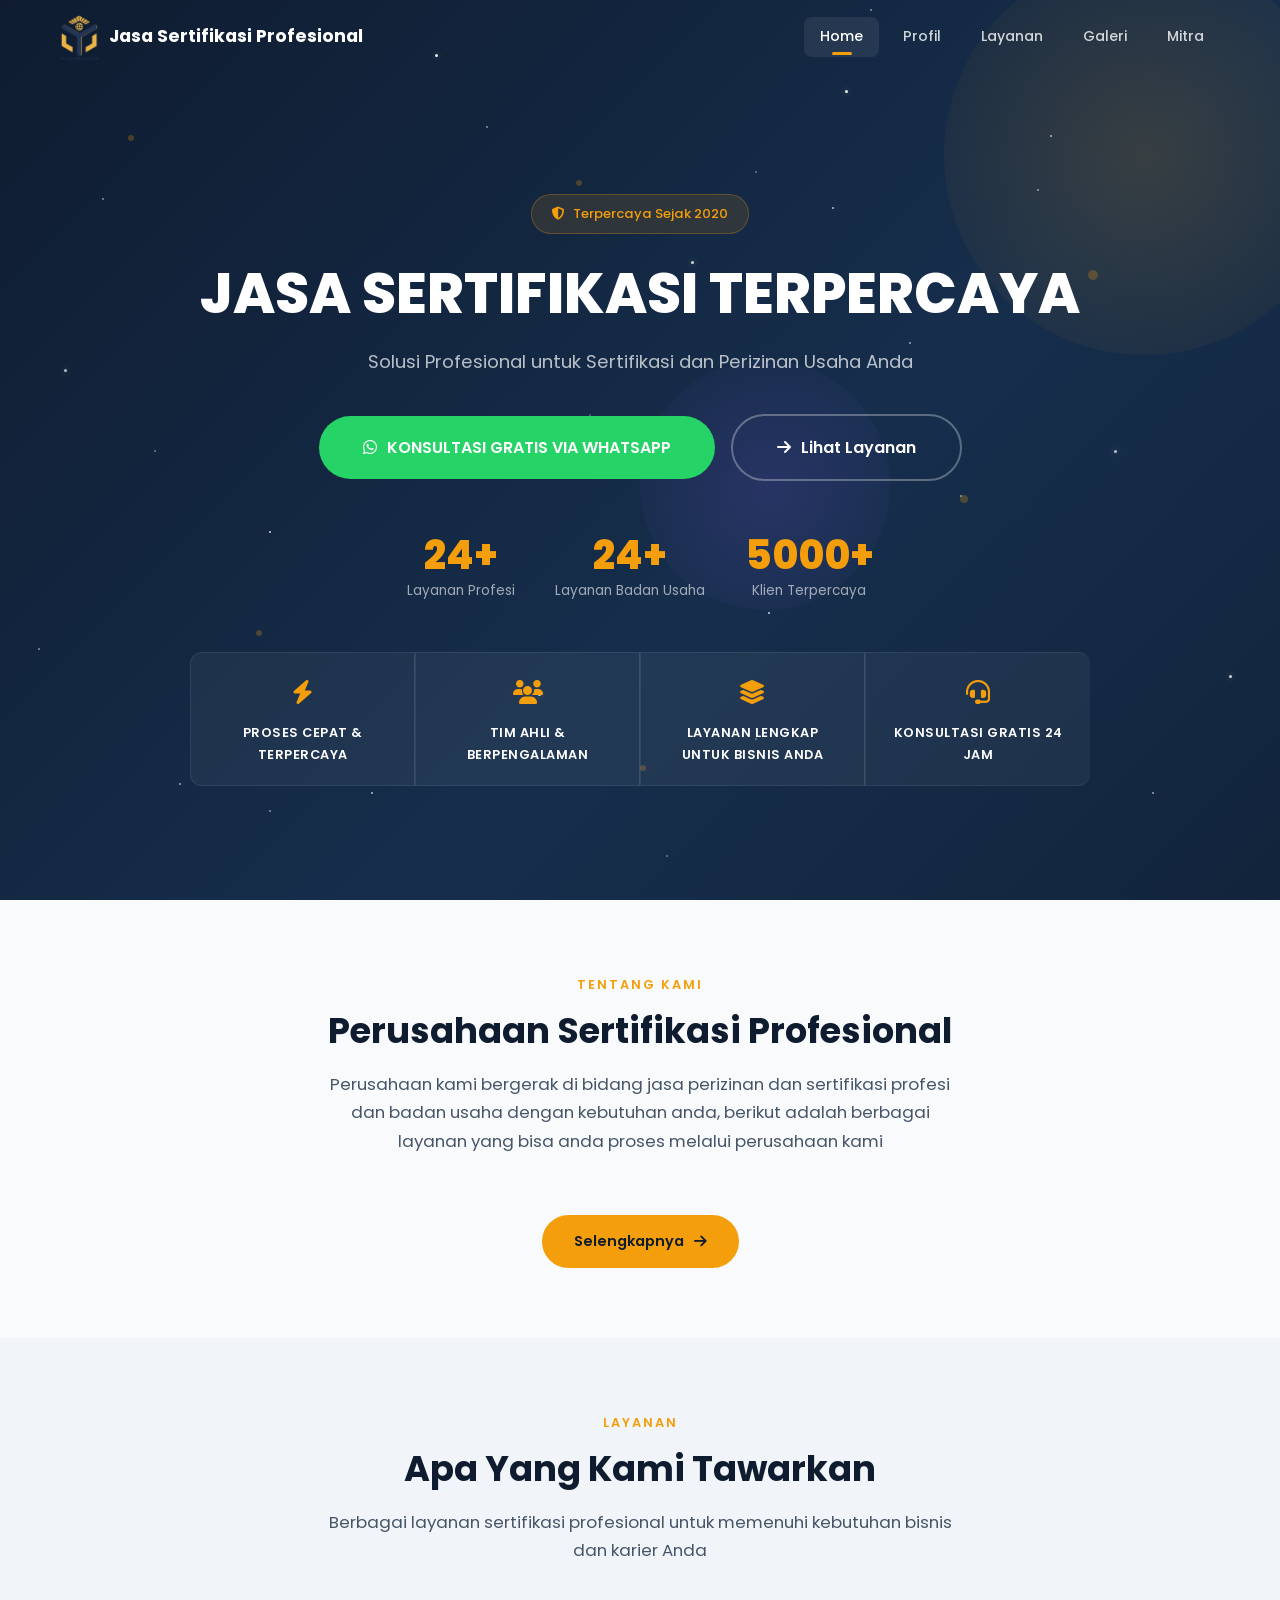
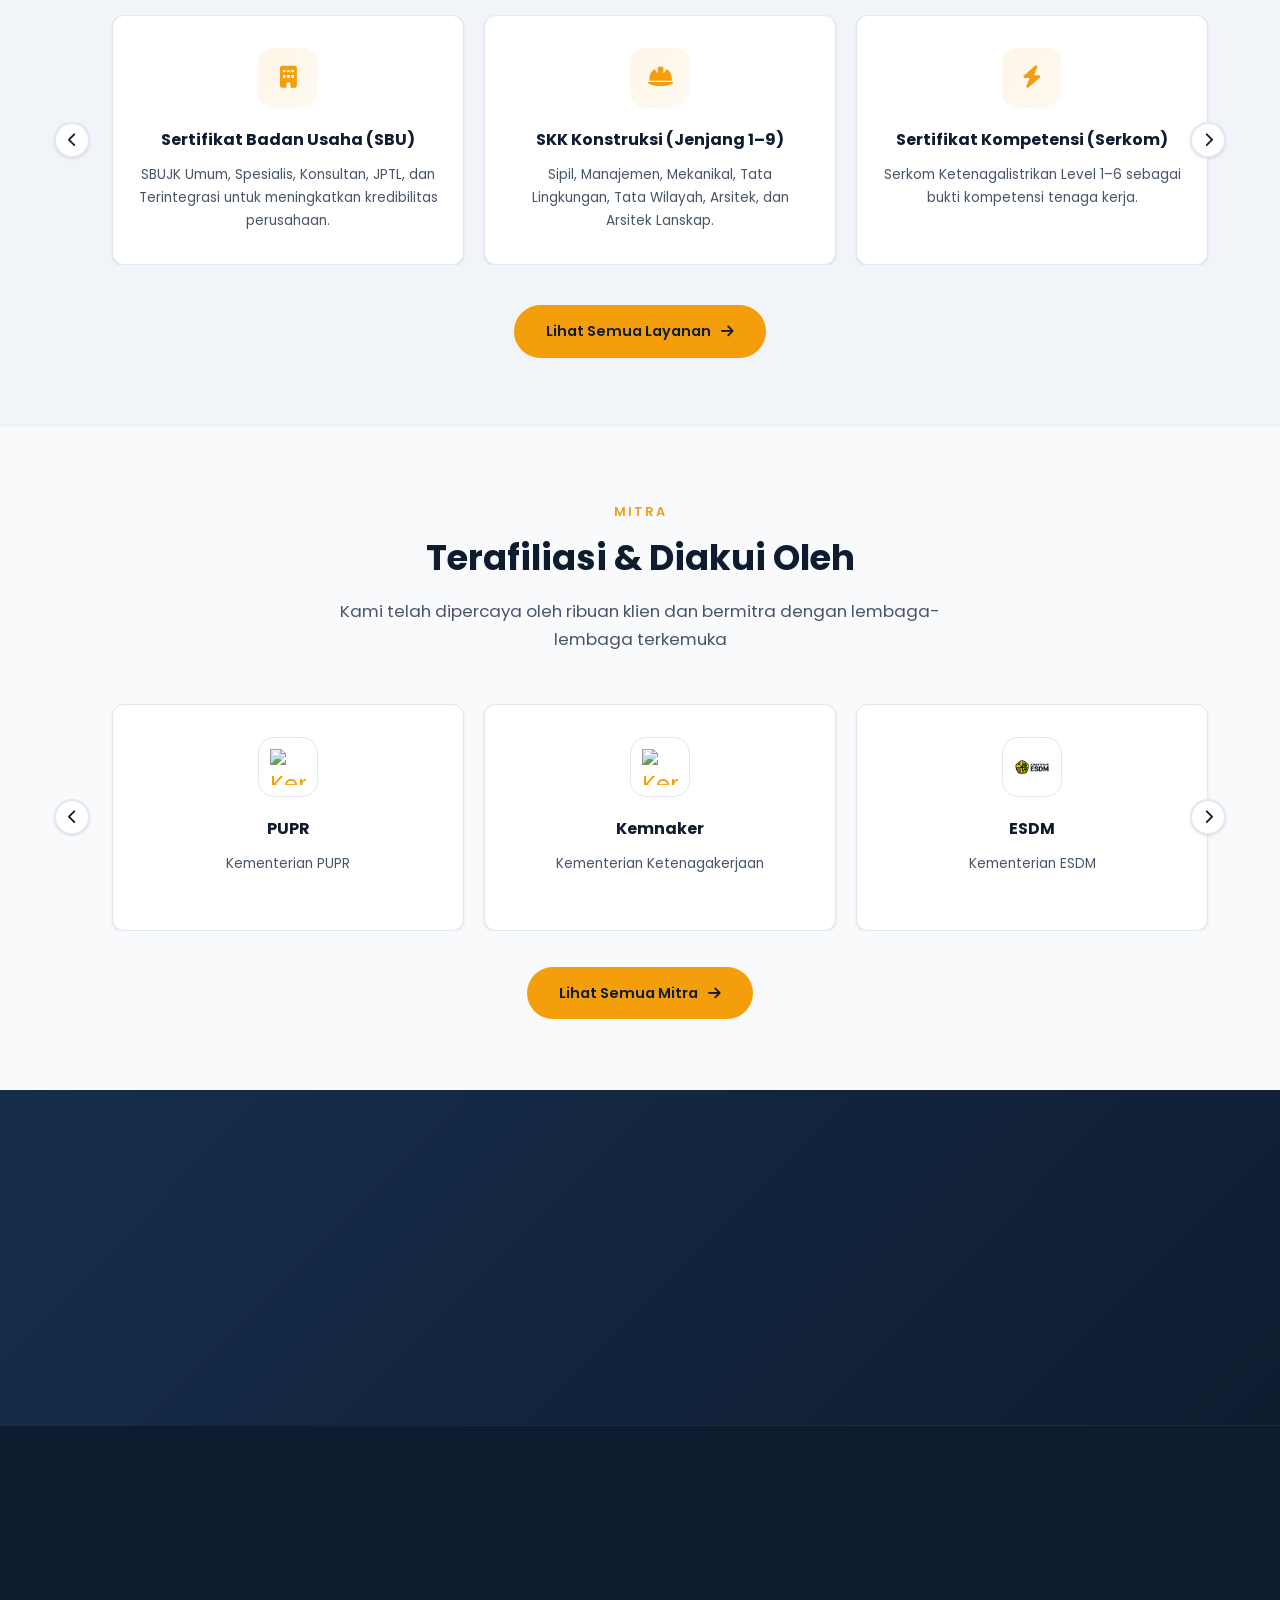
==== commit 7a04ffc5: "fix: restore ~28KB of swallowed CSS (form-feed byte corrupted \f00e inline escapes since 832149f) br" ====
--- a/index.html
+++ b/index.html
@@ -26,10 +26,9 @@
 <link rel="stylesheet" href="css/fonts.css" media="print" onload="this.media='all'"><noscript><link rel="stylesheet" href="css/fonts.css"></noscript>
   <link rel="preconnect" href="https://cdnjs.cloudflare.com" crossorigin>
   <link rel="stylesheet" href="https://cdnjs.cloudflare.com/ajax/libs/font-awesome/6.5.0/css/all.min.css" media="print" onload="this.media='all'"><noscript><link rel="stylesheet" href="https://cdnjs.cloudflare.com/ajax/libs/font-awesome/6.5.0/css/all.min.css"></noscript>
-  <style>*,::after,::before{margin:0;padding:0;box-sizing:border-box}:root{--primary:#0F1C30;--secondary:#162E4C;--accent:#F59E0B;--accent-hover:#d97706;--light:#F8FAFC;--text-dark:#1E293B;--text-light:#FFFFFF;--shadow-sm:0 1px 3px rgba(0, 0, 0, 0.1);--shadow-md:0 4px 20px rgba(0, 0, 0, 0.12);--shadow-lg:0 10px 40px rgba(0, 0, 0, 0.2);--radius-sm:8px;--radius-md:12px;--radius-lg:20px;--transition:0.3s cubic-bezier(0.4, 0, 0.2, 1);--font:'Poppins',sans-serif}html{scroll-behavior:smooth;font-size:16px;touch-action:pan-y}body{font-family:var(--font);color:var(--text-dark);background:var(--light);line-height:1.7;overflow-x:hidden}a{text-decoration:none;color:inherit}ul{list-style:none}img{max-width:100%;display:block}.container{max-width:1200px;margin:0 auto;padding:0 20px}.section-padding{padding:70px 0}.section-tag{display:inline-block;font-size:.8rem;font-weight:600;letter-spacing:2px;text-transform:uppercase;color:var(--accent);margin-bottom:12px}.section-title{font-size:2.2rem;font-weight:700;color:var(--primary);margin-bottom:16px;line-height:1.3}.section-subtitle{font-size:1.05rem;color:#475569;max-width:640px;margin:0 auto 50px auto;text-align:center}.text-center{text-align:center}.btn{display:inline-flex;align-items:center;gap:10px;padding:14px 32px;border-radius:50px;font-family:var(--font);font-size:.9rem;font-weight:600;border:none;cursor:pointer;transition:var(--transition);white-space:nowrap}.btn-primary{background:var(--accent);color:var(--primary)}.btn-primary:hover{background:var(--accent-hover);transform:translateY(-2px);box-shadow:0 8px 25px rgba(245,158,11,.35)}.btn-outline{background:0 0;color:var(--text-light);border:2px solid rgba(255,255,255,.3)}.btn-outline:hover{border-color:var(--accent);color:var(--accent);transform:translateY(-2px)}.btn-wa{background:#25d366;color:#fff}.btn-wa:hover{background:#1da851;transform:translateY(-2px);box-shadow:0 8px 25px rgba(37,211,102,.35)}.btn-lg{padding:18px 44px;font-size:1rem}.btn-pulse{animation:pulse 2s infinite}.navbar{position:fixed;top:0;left:0;right:0;z-index:1000;padding:14px 0;transition:var(--transition);background:0 0}.navbar.scrolled{background:rgba(15,28,48,.94);backdrop-filter:blur(16px);-webkit-backdrop-filter:blur(16px);border-bottom:1px solid rgba(255,255,255,.06);padding:10px 0}.navbar .container{display:flex;align-items:center;justify-content:space-between;flex-wrap:nowrap}.nav-logo{display:flex;align-items:center;gap:10px}.nav-logo-img{height:46px;width:auto;display:block}.nav-logo-text{color:var(--text-light);font-weight:700;font-size:1.1rem;white-space:nowrap}.nav-links{display:flex;align-items:center;gap:8px}.nav-links a{color:rgba(255,255,255,.8);padding:8px 16px;border-radius:8px;font-size:.88rem;font-weight:500;transition:var(--transition);position:relative}.nav-links a.active,.nav-links a:hover{color:var(--text-light);background:rgba(255,255,255,.08)}.nav-links a.active::after{content:'';position:absolute;bottom:2px;left:50%;transform:translateX(-50%);width:20px;height:3px;background:var(--accent);border-radius:2px}.nav-hamburger{display:none;flex-direction:column;gap:5px;cursor:pointer;padding:8px;background:rgba(255,255,255,.1);border:none;border-radius:8px;margin-left:8px}.nav-hamburger span{width:26px;height:2.5px;background:var(--text-light);border-radius:2px;transition:var(--transition)}.nav-hamburger.active span:first-child{transform:rotate(45deg) translate(5px,5px)}.nav-hamburger.active span:nth-child(2){opacity:0}.nav-hamburger.active span:nth-child(3){transform:rotate(-45deg) translate(5px,-5px)}.hero{min-height:100vh;background:linear-gradient(135deg,var(--primary) 0,var(--secondary) 60%,#12243c 100%);display:flex;align-items:center;position:relative;overflow:hidden;padding-top:80px}.hero::before{content:'';position:absolute;inset:0;pointer-events:none;z-index:0}.hero-stars{position:absolute;inset:0;pointer-events:none;z-index:0;overflow:hidden}.hero-stars span{position:absolute;width:2px;height:2px;background:#fff;border-radius:50%;animation:starTwinkle var(--dur,3s) ease-in-out infinite alternate;animation-delay:var(--delay, 0s);opacity:var(--star-op, .4)}.hero-stars span.bright{width:3px;height:3px;box-shadow:0 0 6px rgba(255,255,255,.5),0 0 12px rgba(255,255,255,.15)}@keyframes starTwinkle{0%{opacity:calc(var(--star-op, .4) * .15);transform:scale(.5)}100%{opacity:var(--star-op, .4);transform:scale(1.5)}}.hero-glow{position:absolute;border-radius:50%;pointer-events:none;z-index:0;opacity:.15;animation:glowDrift 12s ease-in-out infinite alternate}.hero-glow.g1{width:400px;height:400px;background:radial-gradient(circle,var(--accent),transparent);top:-5%;right:-5%;animation-delay:0s}.hero-glow.g3{width:250px;height:250px;background:radial-gradient(circle,#8b5cf6,transparent);top:40%;left:50%;animation-delay:-8s}@keyframes glowDrift{0%{transform:translate(0,0) scale(1)}33%{transform:translate(30px,-20px) scale(1.1)}66%{transform:translate(-20px,30px) scale(.9)}100%{transform:translate(15px,-15px) scale(1.05)}}.hero-particles{position:absolute;inset:0;overflow:hidden}.hero-particles span{position:absolute;width:6px;height:6px;background:rgba(245,158,11,.25);border-radius:50%;animation:float 8s infinite ease-in-out}.hero-particles span:first-child{top:15%;left:10%;animation-delay:0s}.hero-particles span:nth-child(2){top:30%;left:85%;animation-delay:1s;width:10px;height:10px}.hero-particles span:nth-child(3){top:70%;left:20%;animation-delay:2s}.hero-particles span:nth-child(4){top:55%;left:75%;animation-delay:3s;width:8px;height:8px}.hero-particles span:nth-child(5){top:85%;left:50%;animation-delay:4s}.hero-particles span:nth-child(6){top:20%;left:45%;animation-delay:.5s}@keyframes float{0%,100%{transform:translateY(0) scale(1);opacity:.4}50%{transform:translateY(-30px) scale(1.3);opacity:.8}}.hero .container{position:relative;z-index:2;text-align:center}.hero-badge{display:inline-flex;align-items:center;gap:8px;background:rgba(245,158,11,.12);border:1px solid rgba(245,158,11,.25);color:var(--accent);padding:8px 20px;border-radius:50px;font-size:.82rem;font-weight:500;margin-bottom:28px}.hero-title{font-size:3.5rem;font-weight:800;color:var(--text-light);line-height:1.15;margin-bottom:20px}.hero-title .highlight{background:linear-gradient(135deg,var(--accent),#fbbf24);-webkit-background-clip:text;-webkit-text-fill-color:transparent;background-clip:text}.hero-title .cursor{display:inline-block;width:3px;height:1em;background:var(--accent);margin-left:4px;animation:blink .8s infinite;vertical-align:text-bottom}@keyframes blink{0%,100%{opacity:1}50%{opacity:0}}.hero-subtitle{font-size:1.15rem;color:rgba(255,255,255,.7);max-width:620px;margin:0 auto 36px auto}.hero-actions{display:flex;align-items:center;justify-content:center;gap:16px;flex-wrap:wrap;margin-bottom:50px}.hero-stats{display:flex;justify-content:center;gap:40px;flex-wrap:wrap}.hero-stat{text-align:center}.hero-stat .number{font-size:2.5rem;font-weight:800;color:var(--accent);line-height:1.2}.hero-stat .label{font-size:.85rem;color:rgba(255,255,255,.6);font-weight:400}.hero-features{display:grid;grid-template-columns:repeat(4,1fr);gap:20px;margin-top:50px;max-width:900px;margin-left:auto;margin-right:auto}.hero-feature{background:rgba(255,255,255,.05);border:1px solid rgba(255,255,255,.08);border-radius:var(--radius-md);padding:20px;text-align:center;transition:var(--transition)}.hero-feature:hover{background:rgba(255,255,255,.1);transform:translateY(-4px)}.hero-feature .icon{font-size:1.5rem;color:var(--accent);margin-bottom:8px}.hero-feature h4{color:var(--text-light);font-size:.8rem;font-weight:600;letter-spacing:.5px}@media (min-width:769px){.hero-features{gap:0}.hero-feature{border-right:1px solid rgba(255,255,255,.12);border-radius:0}.hero-feature:first-child{border-radius:var(--radius-md) 0 0 var(--radius-md)}.hero-feature:last-child{border-right:none;border-radius:0 var(--radius-md) var(--radius-md) 0}.footer-grid>*{border-right:1px solid rgba(255,255,255,.08);padding-right:40px}.footer-grid>:last-child{border-right:none}}.page-header{padding:130px 0 60px;background:linear-gradient(135deg,var(--primary) 0,var(--secondary) 100%);position:relative;overflow:hidden;text-align:center}.page-header::before{content:'';position:absolute;inset:0;background-image:radial-gradient(rgba(255,255,255,.04) 1px,transparent 1px);background-size:30px 30px}.page-header h1{font-size:2.8rem;font-weight:800;color:var(--text-light);margin-bottom:16px;position:relative;z-index:1}.page-header p{font-size:1.1rem;color:rgba(255,255,255,.7);max-width:600px;margin:0 auto;position:relative;z-index:1}.about-grid{display:grid;grid-template-columns:1fr 1fr;gap:60px;align-items:center}.about-content{position:relative;padding-left:24px}.about-content::before{content:'';position:absolute;left:0;top:0;width:4px;height:100%;background:linear-gradient(180deg,var(--accent),var(--accent-hover));border-radius:4px}.about-content>.section-tag{margin-bottom:8px}.about-content>.section-title{margin-bottom:20px}.about-content p{color:#475569;margin-bottom:20px;font-size:1rem;line-height:1.8}.about-content p strong{color:var(--primary)}.about-visual{display:grid;grid-template-columns:1fr 1fr;gap:16px}.about-card{background:var(--text-light);border-radius:var(--radius-md);padding:28px 24px;box-shadow:0 4px 20px rgba(21,45,107,.06);text-align:center;transition:all .3s ease;border:1px solid #e2e8f0}.about-card:hover{transform:translateY(-6px);box-shadow:0 8px 30px rgba(21,45,107,.1);border-color:var(--accent)}.about-card .icon{width:56px;height:56px;border-radius:16px;background:linear-gradient(135deg,rgba(245,158,11,.1),rgba(245,158,11,.05));display:flex;align-items:center;justify-content:center;font-size:1.4rem;color:var(--accent);margin:0 auto 14px;transition:all .3s ease}.about-card:hover .icon{background:linear-gradient(135deg,var(--accent),var(--accent-hover));color:#fff;transform:scale(1.1) rotate(-5deg)}.about-card h4{font-size:1rem;font-weight:700;color:var(--primary);margin-bottom:6px}.about-card p{font-size:.85rem;color:#475569;margin:0}.visi-misi-grid{display:grid;grid-template-columns:1fr 1fr;gap:40px}.misi-card,.visi-card{background:var(--text-light);border-radius:var(--radius-lg);padding:40px;box-shadow:0 4px 20px rgba(21,45,107,.06);border:1px solid #e2e8f0;transition:all .3s ease;position:relative;overflow:hidden}.misi-card::after,.visi-card::after{content:'';position:absolute;top:0;left:0;right:0;height:4px;border-radius:var(--radius-lg) var(--radius-lg) 0 0}.visi-card::after{background:linear-gradient(90deg,var(--secondary),#60a5fa)}.misi-card::after{background:linear-gradient(90deg,var(--accent),var(--accent-hover))}.misi-card:hover,.visi-card:hover{box-shadow:0 12px 40px rgba(21,45,107,.1);transform:translateY(-4px)}.misi-card .icon,.visi-card .icon{width:56px;height:56px;border-radius:16px;display:flex;align-items:center;justify-content:center;font-size:1.4rem;margin-bottom:20px}.visi-card .icon{background:linear-gradient(135deg,#dbeafe,#eff6ff);color:var(--secondary)}.misi-card .icon{background:linear-gradient(135deg,#fef3c7,#fffbeb);color:var(--accent-hover)}.misi-card h3,.visi-card h3{font-size:1.4rem;font-weight:700;color:var(--primary);margin-bottom:14px}.visi-card p{color:#475569;font-style:italic;font-size:1rem}.misi-card ul{display:flex;flex-direction:column;gap:14px}.misi-card ul li{display:flex;align-items:flex-start;gap:12px;color:#475569;font-size:.95rem}.misi-card ul li i{color:var(--accent);margin-top:4px;flex-shrink:0}.keypoints-grid{display:grid;grid-template-columns:repeat(4,1fr);gap:24px}.keypoint-card{background:var(--text-light);border-radius:var(--radius-md);padding:32px 24px;text-align:center;box-shadow:0 4px 20px rgba(21,45,107,.06);border:1px solid #e2e8f0;transition:all .3s ease;position:relative}.keypoint-card:hover{transform:translateY(-8px);box-shadow:0 12px 40px rgba(21,45,107,.1);border-color:var(--accent)}.keypoint-card .icon{width:64px;height:64px;border-radius:50%;background:linear-gradient(135deg,rgba(245,158,11,.1),rgba(245,158,11,.05));display:flex;align-items:center;justify-content:center;font-size:1.5rem;color:var(--accent);margin:0 auto 16px;transition:var(--transition)}.keypoint-card:hover .icon{background:linear-gradient(135deg,var(--accent),var(--accent-hover));color:#fff;transform:scale(1.1)}.keypoint-card h4{font-size:1rem;font-weight:700;color:var(--primary);margin-bottom:8px}.keypoint-card p{font-size:.85rem;color:#475569}.services-list{display:flex;flex-direction:column;gap:40px;max-width:960px;margin:0 auto}.service-item{display:flex;align-items:center;gap:40px;background:var(--text-light);border-radius:var(--radius-lg);padding:0;box-shadow:0 8px 30px rgba(21,45,107,.06);transition:var(--transition);overflow:hidden}.service-item:hover{box-shadow:0 12px 40px rgba(21,45,107,.1);transform:translateY(-4px)}.service-item-img{flex:0 0 280px;height:280px;overflow:hidden}.service-item-img img{width:100%;height:100%;object-fit:cover;display:block;transition:var(--transition)}.service-item:hover .service-item-img img{transform:scale(1.05)}.service-item-body{flex:1;padding:32px 32px 32px 0}.service-item-reverse{flex-direction:row-reverse}.service-item-reverse .service-item-body{padding:32px 0 32px 32px}.service-item-header{display:flex;align-items:center;gap:16px;margin-bottom:16px}.service-item-num{flex-shrink:0;width:48px;height:48px;border-radius:12px;background:linear-gradient(135deg,var(--accent),var(--accent-hover));color:#fff;display:flex;align-items:center;justify-content:center;font-size:1rem;font-weight:800}.service-item-header h3{font-size:1.2rem;font-weight:700;color:var(--primary);line-height:1.3}.service-item-desc{color:#475569;font-size:.92rem;line-height:1.7;margin-bottom:20px}.service-item-tags{display:flex;flex-wrap:wrap;gap:8px}.service-item-tags span{background:linear-gradient(135deg,rgba(245,158,11,.08),rgba(245,158,11,.03));color:#92400e;padding:6px 16px;border-radius:20px;font-size:.8rem;font-weight:600;transition:var(--transition)}.service-item-tags span:hover{background:linear-gradient(135deg,var(--accent),var(--accent-hover));color:#fff;transform:translateY(-2px)}@media (max-width:768px){.services-list{gap:28px}.service-item{flex-direction:column;gap:0}.service-item-reverse{flex-direction:column}.service-item-img{flex:none;width:100%;height:200px}.service-item-body{padding:24px 20px}.service-item-reverse .service-item-body{padding:24px 20px}.service-item-header{gap:12px}.service-item-num{width:40px;height:40px;font-size:.85rem}.service-item-header h3{font-size:1rem}.service-item-desc{font-size:.85rem}.service-item-tags span{font-size:.75rem;padding:4px 12px}}@media (max-width:480px){.services-list{gap:20px}.service-item-img{height:160px}.service-item-body{padding:20px 16px}.service-item-reverse .service-item-body{padding:20px 16px}.service-item-header{flex-direction:column;align-items:flex-start;gap:8px}.service-item-num{width:36px;height:36px;font-size:.8rem}.service-item-header h3{font-size:.92rem}.service-item-desc{font-size:.82rem}.service-item-tags span{font-size:.72rem;padding:4px 10px}}.services-grid.scroll-x{display:flex;gap:20px;overflow-x:auto;scroll-snap-type:x mandatory;flex-wrap:nowrap;touch-action:pan-x;padding:0 52px;-ms-overflow-style:none;scrollbar-width:none}.services-grid.scroll-x::-webkit-scrollbar{display:none}.services-grid.scroll-x>*{flex:0 0 calc(100% / 3);scroll-snap-align:center}.service-card{background:var(--text-light);border-radius:var(--radius-md);padding:32px 24px;text-align:center;box-shadow:var(--shadow-sm);border:1px solid #e2e8f0;transition:var(--transition);position:relative;overflow:hidden}.service-card::before{content:'';position:absolute;top:0;left:0;right:0;height:4px;background:linear-gradient(90deg,var(--accent),var(--accent-hover));transform:scaleX(0);transition:var(--transition)}.service-card:hover::before{transform:scaleX(1)}.service-card:hover{transform:translateY(-8px);box-shadow:var(--shadow-md)}.service-card .icon{width:60px;height:60px;border-radius:16px;background:linear-gradient(135deg,rgba(245,158,11,.1),rgba(245,158,11,.05));display:flex;align-items:center;justify-content:center;font-size:1.4rem;color:var(--accent);margin:0 auto 18px;transition:var(--transition)}.service-card:hover .icon{background:linear-gradient(135deg,var(--accent),var(--accent-hover));color:#fff}.mitra-card-icon{background:var(--text-light)!important;border:1px solid #e2e8f0;overflow:hidden}.mitra-card-icon img{width:36px;height:36px;object-fit:contain;transition:var(--transition)}.service-card:hover .mitra-card-icon img{transform:scale(1.15)}.service-card:hover .mitra-card-icon{background:var(--text-light)!important;border-color:var(--accent);box-shadow:0 0 0 3px rgba(245,158,11,.15)}.service-card h4{font-size:1rem;font-weight:700;color:var(--primary);margin-bottom:10px}.service-card p{font-size:.85rem;color:#475569}.badge-grid{display:grid;grid-template-columns:repeat(4,1fr);gap:14px}.badge-item{background:var(--text-light);border:1px solid #e2e8f0;border-radius:var(--radius-sm);padding:16px 12px;text-align:center;font-size:.78rem;font-weight:600;color:var(--text-dark);transition:var(--transition);cursor:default;box-shadow:var(--shadow-sm)}.badge-item:hover{transform:scale(1.05);border-color:var(--accent);box-shadow:0 8px 25px rgba(245,158,11,.2);color:var(--accent);background:#fffbeb}.badge-item i{display:block;font-size:1.2rem;margin-bottom:6px;color:var(--primary)}.mitra-badge-grid{max-width:800px;margin:0 auto}.mitra-badge{display:flex;flex-direction:column;align-items:center;gap:8px;padding:20px 12px}.mitra-badge img{width:50px;height:50px;object-fit:contain;border-radius:50%;background:#f8fafc;padding:6px;box-shadow:0 2px 8px rgba(21,45,107,.06);transition:var(--transition)}.mitra-badge:hover img{transform:scale(1.15);box-shadow:0 4px 16px rgba(245,158,11,.2)}.mitra-badge span{font-size:.78rem;font-weight:600;color:var(--text-dark)}.layanan-badge .badge-item{cursor:pointer;padding:18px 10px;font-size:.75rem}@media (max-width:480px){.layanan-badge{grid-template-columns:repeat(3,1fr);gap:4px}.layanan-badge .badge-item{padding:8px 4px;font-size:.65rem}}@media (max-width:380px){.layanan-badge{grid-template-columns:repeat(2,1fr);gap:4px}.layanan-badge .badge-item{padding:6px 3px;font-size:.6rem}}.mitra-grid{display:grid;grid-template-columns:repeat(5,1fr);gap:20px}.carousel-scroll{position:relative;display:flex;align-items:center}.carousel-scroll .scroll-x{flex:1}.carousel-btn{display:flex;position:absolute;top:50%;transform:translateY(-50%);z-index:3;width:36px;height:36px;border-radius:50%;border:2px solid #e2e8f0;background:var(--text-light);color:var(--primary);font-size:.9rem;cursor:pointer;align-items:center;justify-content:center;transition:var(--transition);box-shadow:var(--shadow-sm)}.carousel-btn.prev{left:-6px}.carousel-btn.next{right:-6px}.carousel-btn:hover{border-color:var(--accent);color:var(--accent);box-shadow:0 4px 15px rgba(245,158,11,.2)}@media (max-width:768px){.carousel-btn{left:4px;right:auto}.carousel-btn.next{left:auto;right:4px}.carousel-scroll .scroll-x{gap:12px;padding:8px 48px}.carousel-scroll .scroll-x>*{flex:0 0 85%}.services-grid.scroll-x{gap:12px;padding:0 48px}.services-grid.scroll-x>*{flex:0 0 85%}#institusiGrid.scroll-x{display:flex;gap:12px;overflow-x:auto;flex-wrap:nowrap;touch-action:pan-x;padding:0 48px}#institusiGrid.scroll-x>*{flex:0 0 100%;scroll-snap-align:center}}@media (max-width:480px){.carousel-btn{width:30px;height:30px;font-size:.75rem;left:2px}.carousel-btn.next{left:auto;right:2px}.carousel-scroll .scroll-x>*,.services-grid.scroll-x>*{flex:0 0 88%}#institusiGrid.scroll-x>*{flex:0 0 100%}.carousel-scroll .scroll-x{padding:8px 38px}.services-grid.scroll-x{padding:0 38px}#institusiGrid.scroll-x{padding:0 38px}}.gallery-grid{display:grid;grid-template-columns:repeat(4,1fr);gap:16px}.gallery-note{display:flex;align-items:flex-start;gap:14px;margin:-12px auto 32px;max-width:620px;background:linear-gradient(135deg,#f8fafc 0,#eff6ff 100%);border:1px solid #dbeafe;border-left:4px solid var(--accent);border-radius:var(--radius-md);padding:16px 22px;box-shadow:0 2px 8px rgba(245,158,11,.06)}.gallery-note i{color:#fff;font-size:.8rem;margin-top:2px;flex-shrink:0;background:var(--accent);width:22px;height:22px;border-radius:50%;display:flex;align-items:center;justify-content:center}.gallery-note span{font-size:.85rem;color:#475569;line-height:1.7}.gallery-item{border-radius:var(--radius-md);overflow:hidden;box-shadow:0 4px 16px rgba(21,45,107,.06);transition:all .4s cubic-bezier(.34, 1.56, .64, 1);aspect-ratio:1;position:relative;cursor:pointer;border:1px solid #eef2f6}.gallery-item::after{content:'-00e';font-family:'Font Awesome 6 Free';font-weight:900;position:absolute;top:50%;left:50%;transform:translate(-50%,-50%) scale(0);font-size:1.3rem;color:#fff;background:linear-gradient(135deg,var(--accent),#fbbf24);width:50px;height:50px;border-radius:50%;display:flex;align-items:center;justify-content:center;transition:transform .35s cubic-bezier(.34, 1.56, .64, 1),background .2s ease;z-index:2;pointer-events:none;box-shadow:0 4px 16px rgba(245,158,11,.3)}.gallery-item:hover::after{transform:translate(-50%,-50%) scale(1)}.gallery-item:hover{box-shadow:0 12px 36px rgba(21,45,107,.12);transform:translateY(-4px) scale(1.02);border-color:#fde68a}.gallery-item img{width:100%;height:100%;object-fit:cover;display:block;transition:var(--transition)}.gallery-item:hover img{transform:scale(1.08)}@media (max-width:768px){.gallery-grid{grid-template-columns:repeat(2,1fr);gap:8px}}@media (max-width:480px){.gallery-grid{grid-template-columns:repeat(2,1fr);gap:6px}}.lightbox-overlay{position:fixed;top:0;left:0;width:100%;height:100%;background:rgba(0,0,0,.85);z-index:9999;display:flex;align-items:center;justify-content:center;opacity:0;pointer-events:none;transition:opacity .3s ease}.lightbox-overlay.active{opacity:1;pointer-events:auto}.lightbox-content{position:relative;max-width:720px;width:90%;background:#fff;border-radius:var(--radius-lg);overflow:hidden;box-shadow:0 24px 64px rgba(0,0,0,.3)}.lightbox-img{width:100%;display:block;max-height:60vh;object-fit:contain;background:#f1f5f9}.lightbox-desc{padding:20px 24px 24px;font-size:.85rem;color:#475569;line-height:1.7;background:#fff}.lightbox-close{position:absolute;top:12px;right:14px;width:36px;height:36px;border-radius:50%;border:none;background:rgba(0,0,0,.5);color:#fff;font-size:1.4rem;cursor:pointer;display:flex;align-items:center;justify-content:center;transition:background .2s ease;line-height:1}.lightbox-close:hover{background:rgba(0,0,0,.75)}.mitra-card{background:var(--text-light);border-radius:var(--radius-md);padding:32px 16px;text-align:center;transition:var(--transition);box-shadow:0 6px 24px rgba(21,45,107,.06);display:flex;flex-direction:column;align-items:center;cursor:pointer;position:relative;border:1px solid #eef2f6;overflow:hidden}.mitra-card:hover{transform:translateY(-6px);box-shadow:0 12px 36px rgba(21,45,107,.1)}.mitra-card h4{font-size:.95rem;font-weight:700;color:var(--primary);margin-top:12px;margin-bottom:4px}.mitra-card p{font-size:.78rem;color:#94a3b8;max-width:100%}.mitra-card::before{content:'';position:absolute;top:0;left:0;right:0;height:3px;background:linear-gradient(90deg,var(--accent),#fbbf24);opacity:0;transition:opacity .3s ease}.mitra-card:hover::before{opacity:1}.mitra-card:hover{border-color:#fde68a}.mitra-closing{padding:16px 0 0}.mitra-closing-box{max-width:620px;margin:0 auto 32px;background:linear-gradient(135deg,#f8fafc 0,#eff6ff 100%);border:1px solid #dbeafe;border-left:4px solid var(--accent);border-radius:var(--radius-md);padding:14px 20px;display:flex;align-items:flex-start;gap:10px;box-shadow:0 2px 8px rgba(245,158,11,.06)}.mitra-closing-icon{width:22px;height:22px;border-radius:50%;background:var(--accent);display:flex;align-items:center;justify-content:center;flex-shrink:0;font-size:.72rem;color:#fff;margin-top:3px}.mitra-closing-box p{font-size:.85rem;color:#475569;line-height:1.6;margin:0}.mitra-modal{position:fixed;top:0;left:0;width:100%;height:100%;background:rgba(15,23,42,.65);backdrop-filter:blur(4px);z-index:9998;display:flex;align-items:center;justify-content:center;opacity:0;pointer-events:none;transition:opacity .3s ease}.mitra-modal.active{opacity:1;pointer-events:auto}.mitra-modal-content{background:#fff;border-radius:var(--radius-lg);max-width:480px;width:88%;box-shadow:0 8px 24px rgba(15,23,42,.08),0 24px 64px rgba(15,23,42,.16);position:relative;overflow:hidden;transform:translateY(12px) scale(.97);transition:transform .35s cubic-bezier(.34, 1.56, .64, 1)}.mitra-modal.active .mitra-modal-content{transform:translateY(0) scale(1)}.mitra-modal-header{background:linear-gradient(135deg,var(--primary),#1e40af);padding:24px 32px 20px;text-align:center;position:relative}.mitra-modal-header h3{font-size:1.25rem;font-weight:700;color:#fff;margin-bottom:2px}.mitra-modal-header .mitra-modal-sub{font-size:.82rem;color:rgba(255,255,255,.7);display:block}.mitra-modal-close{position:absolute;top:12px;right:14px;width:30px;height:30px;border-radius:50%;border:none;background:rgba(255,255,255,.2);color:#fff;font-size:1.2rem;cursor:pointer;display:flex;align-items:center;justify-content:center;transition:background .2s ease;z-index:2;line-height:1}.mitra-modal-close:hover{background:rgba(255,255,255,.35)}.mitra-modal-body{padding:32px 32px 36px;display:flex;flex-direction:column;align-items:center}.mitra-modal-logo{width:104px;height:104px;border-radius:50%;border:4px solid #e2e8f0;display:flex;align-items:center;justify-content:center;overflow:hidden;margin:-64px auto 0;background:#fff;box-shadow:0 4px 16px rgba(21,45,107,.1);position:relative;z-index:1}.mitra-modal-logo img{width:100%;height:100%;object-fit:contain;padding:12px}.mitra-modal-body p{font-size:.88rem;color:#475569;line-height:1.8;text-align:left;margin-top:20px;padding-top:20px;border-top:1px solid #f1f5f9}.mitra-slider{position:relative;max-width:960px;margin:48px auto 0;overflow:hidden;padding:0 52px}.mitra-slider-track{display:flex;transition:transform .5s cubic-bezier(.25, .46, .45, .94)}.mitra-slide{flex:0 0 100%;display:flex;flex-direction:column;align-items:center;justify-content:center;text-align:center;padding:40px 24px;box-sizing:border-box}.mitra-slide-logo{width:120px;height:120px;border-radius:50%;background:var(--text-light);box-shadow:0 6px 24px rgba(21,45,107,.06);display:flex;align-items:center;justify-content:center;padding:20px;margin-bottom:20px;transition:transform .3s ease,box-shadow .3s ease}.mitra-slide:hover .mitra-slide-logo{transform:translateY(-6px) scale(1.05);box-shadow:0 12px 36px rgba(21,45,107,.12)}.mitra-slide-logo img{max-width:100%;max-height:100%;object-fit:contain}.mitra-slide h4{font-size:1.05rem;font-weight:700;color:var(--primary);margin-bottom:6px}.mitra-slide p{font-size:.85rem;color:#94a3b8;max-width:260px;line-height:1.4}.mitra-slider-btn{position:absolute;top:50%;transform:translateY(-50%);z-index:3;width:40px;height:40px;border-radius:50%;border:2px solid #e2e8f0;background:var(--text-light);color:var(--primary);font-size:1rem;cursor:pointer;display:flex;align-items:center;justify-content:center;transition:all .3s ease;box-shadow:0 2px 12px rgba(21,45,107,.08)}.mitra-slider-btn:hover{border-color:var(--accent);color:var(--accent);box-shadow:0 4px 16px rgba(245,158,11,.2)}.mitra-slider-prev{left:4px}.mitra-slider-next{right:4px}.mitra-slider-dots{display:flex;justify-content:center;gap:8px;margin-top:20px}.mitra-slider-dots .dot{width:10px;height:10px;border-radius:50%;border:none;background:#cbd5e1;cursor:pointer;transition:all .3s ease;padding:0}.mitra-slider-dots .dot.active{background:var(--primary);transform:scale(1.25)}@media (min-width:769px){.mitra-slider{padding:0 60px}.mitra-slide{flex:0 0 calc(100% / 3)}}@media (max-width:768px){.mitra-slider-btn{width:36px;height:36px;font-size:.9rem}.mitra-slider-dots{display:none}}@media (max-width:480px){.mitra-slider{padding:0 36px}.mitra-slider-btn{width:32px;height:32px;font-size:.8rem}.mitra-slider-prev{left:0}.mitra-slider-next{right:0}.mitra-slide-logo{width:100px;height:100px;padding:16px}}.location-info{display:grid;grid-template-columns:1fr 1.5fr;gap:40px;align-items:start}.location-detail{background:var(--text-light);border-radius:var(--radius-md);padding:32px;box-shadow:var(--shadow-sm);border:1px solid #e2e8f0}.location-detail h3{font-size:1.2rem;font-weight:700;color:var(--primary);margin-bottom:16px}.location-detail .info-item{display:flex;gap:14px;margin-bottom:18px;align-items:flex-start}.location-detail .info-item i{color:var(--accent);font-size:1.1rem;margin-top:4px;width:20px;text-align:center}.location-detail .info-item p{color:#475569;font-size:.92rem}.location-map{border-radius:var(--radius-md);overflow:hidden;box-shadow:var(--shadow-sm);border:1px solid #e2e8f0}.location-map iframe{width:100%;height:320px;display:block;border:none}.cta-section{background:linear-gradient(135deg,var(--secondary) 0,var(--primary) 100%);text-align:center;position:relative;overflow:hidden}.cta-section::before{content:'';position:absolute;inset:0;background-image:radial-gradient(rgba(245,158,11,.06) 1px,transparent 1px);background-size:24px 24px}.cta-section .container{position:relative;z-index:1}.cta-section h2{font-size:2.2rem;font-weight:800;color:var(--text-light);margin-bottom:12px}.cta-section h2 span{background:linear-gradient(135deg,var(--accent),#fbbf24);-webkit-background-clip:text;-webkit-text-fill-color:transparent;background-clip:text}.cta-section p{color:rgba(255,255,255,.7);margin-bottom:32px;font-size:1.05rem}#institusiGrid{display:flex;flex-wrap:wrap;justify-content:center;gap:20px}#institusiGrid .mitra-card{flex:0 0 calc(25% - 20px);max-width:calc(25% - 20px);padding:24px 16px;min-height:200px;justify-content:center}#institusiGrid .logo-wrap{width:80px;height:80px;border-radius:50%;display:flex;align-items:center;justify-content:center;margin:0 auto 16px;overflow:hidden;background:#fff;border:2px solid #e2e8f0;transition:var(--transition)}#institusiGrid .mitra-card:hover .logo-wrap{border-color:var(--accent);box-shadow:0 4px 20px rgba(245,158,11,.2)}#institusiGrid .logo-wrap img{width:100%;height:100%;object-fit:contain;padding:8px}#institusiGrid .mitra-card h4{font-size:.9rem}#institusiGrid .mitra-card p{font-size:.75rem}@media (max-width:1024px){#institusiGrid .mitra-card{flex:0 0 calc(33.33% - 20px);max-width:calc(33.33% - 20px);min-height:180px}}@media (max-width:600px){#institusiGrid{gap:12px}#institusiGrid .mitra-card{flex:0 0 calc(50% - 12px);max-width:calc(50% - 12px);padding:16px 10px;min-height:150px}#institusiGrid .mitra-card:last-child{margin:0 auto}#institusiGrid .logo-wrap{width:56px;height:56px;margin-bottom:10px}#institusiGrid .logo-wrap img{padding:5px}#institusiGrid .mitra-card h4{font-size:.78rem}#institusiGrid .mitra-card p{font-size:.65rem}}@media (max-width:380px){#institusiGrid{gap:10px}#institusiGrid .mitra-card{flex:0 0 calc(50% - 10px);max-width:calc(50% - 10px);padding:12px 6px;min-height:130px}#institusiGrid .mitra-card:last-child{margin:0 auto}#institusiGrid .logo-wrap{width:46px;height:46px;margin-bottom:8px}#institusiGrid .logo-wrap img{padding:4px}#institusiGrid .mitra-card h4{font-size:.7rem}#institusiGrid .mitra-card p{font-size:.6rem}}.section-ringkasan{padding:0 0 32px}.section-badge{padding:40px 0}.section-badge-alt{padding:40px 0;background:#f1f5f9}.badge-grid-ringkasan{display:grid;grid-template-columns:repeat(5,1fr);gap:14px;max-width:900px;margin:24px auto 0}.page-section-header .section-subtitle{margin-bottom:0}@media (max-width:768px){.section-ringkasan{padding:0 0 16px}.section-badge{padding:24px 0}.section-badge-alt{padding:24px 0}.badge-grid-ringkasan{grid-template-columns:repeat(3,1fr);gap:6px}}@media (max-width:480px){.section-ringkasan{padding:0 0 12px}.section-badge{padding:16px 0}.section-badge-alt{padding:16px 0}.badge-grid-ringkasan{grid-template-columns:repeat(3,1fr);gap:4px}.badge-grid-ringkasan .badge-item{padding:6px 4px;font-size:.65rem}}@media (max-width:380px){.section-ringkasan{padding:0 0 8px}.section-badge{padding:12px 0}.section-badge-alt{padding:12px 0}.badge-grid-ringkasan{grid-template-columns:repeat(3,1fr);gap:3px}.badge-grid-ringkasan .badge-item{padding:4px 3px;font-size:.58rem}}.legal-content{max-width:800px;margin:0 auto}.legal-content h2{font-size:1.3rem;color:var(--primary);margin:32px 0 12px}.legal-content li,.legal-content p{color:#475569;font-size:.95rem;line-height:1.8}.legal-content ul{list-style:disc;padding-left:24px;margin-bottom:16px}.legal-content ul li{margin-bottom:6px}.legal-content .updated{color:#94a3b8;font-size:.85rem;margin-bottom:32px}.footer{background:var(--primary);color:rgba(255,255,255,.7);padding:60px 0 30px;border-top:1px solid rgba(255,255,255,.06)}.footer-grid{display:grid;grid-template-columns:2fr 1fr 1fr 1.2fr;gap:40px;margin-bottom:40px}.footer-brand h3{font-size:1.2rem;font-weight:700;color:var(--text-light);margin-bottom:12px}.footer-brand p{font-size:.88rem;line-height:1.7;max-width:320px}.footer-col h4{font-size:.9rem;font-weight:700;color:var(--text-light);margin-bottom:18px;text-transform:uppercase;letter-spacing:1px}.footer-col ul li{margin-bottom:10px}.footer-col ul li a{font-size:.88rem;transition:var(--transition);display:inline-flex;align-items:center;gap:6px}.footer-col ul li a:hover{color:var(--accent);padding-left:4px}.footer-bottom{border-top:1px solid rgba(255,255,255,.06);padding-top:24px;display:flex;justify-content:center;align-items:center;flex-wrap:wrap;gap:12px;font-size:.84rem}.footer-socials{display:flex;gap:12px}.footer-socials a{width:38px;height:38px;border-radius:50%;background:rgba(255,255,255,.06);display:flex;align-items:center;justify-content:center;font-size:.95rem;transition:var(--transition)}.footer-socials a:hover{background:var(--accent);color:var(--primary);transform:translateY(-3px)}.modal-overlay{position:fixed;inset:0;z-index:9999;background:rgba(0,0,0,.6);backdrop-filter:blur(6px);display:none;align-items:center;justify-content:center;padding:20px}.modal-overlay.active{display:flex}.modal{background:var(--text-light);border-radius:var(--radius-lg);width:100%;max-width:480px;padding:40px 36px 32px;position:relative;box-shadow:var(--shadow-lg);animation:modalIn .3s ease}@keyframes modalIn{from{opacity:0;transform:scale(.92) translateY(20px)}to{opacity:1;transform:scale(1) translateY(0)}}.modal-close{position:absolute;top:16px;right:16px;width:36px;height:36px;border-radius:50%;border:none;background:#f1f5f9;color:#475569;font-size:1.1rem;cursor:pointer;display:flex;align-items:center;justify-content:center;transition:var(--transition)}.modal-close:hover{background:#e2e8f0;color:var(--text-dark)}.modal-icon{width:56px;height:56px;border-radius:16px;background:linear-gradient(135deg,rgba(245,158,11,.12),rgba(245,158,11,.06));display:flex;align-items:center;justify-content:center;font-size:1.4rem;color:var(--accent);margin-bottom:16px}.modal h3{font-size:1.3rem;font-weight:700;color:var(--primary);margin-bottom:6px}.modal .modal-service-name{font-size:.9rem;color:#475569;margin-bottom:24px}.modal-form{display:flex;flex-direction:column;gap:16px}.form-group{display:flex;flex-direction:column;gap:6px}.form-group label{font-size:.82rem;font-weight:600;color:var(--text-dark)}.form-group input{padding:12px 16px;border:1.5px solid #e2e8f0;border-radius:var(--radius-sm);font-family:var(--font);font-size:.92rem;color:var(--text-dark);transition:var(--transition);background:var(--light)}.form-group input:focus{outline:0;border-color:var(--accent);box-shadow:0 0 0 3px rgba(245,158,11,.12);background:#fff}.modal-form .btn{width:100%;justify-content:center;margin-top:4px;padding:14px}.badge-item,.service-card{cursor:pointer}.reveal{opacity:0;transform:translateY(30px);transition:opacity .7s ease,transform .7s ease}.reveal.visible{opacity:1;transform:translateY(0)}@keyframes pulse{0%{box-shadow:0 0 0 0 rgba(37,211,102,.5)}70%{box-shadow:0 0 0 16px rgba(37,211,102,0)}100%{box-shadow:0 0 0 0 rgba(37,211,102,0)}}.wa-modal-overlay{position:fixed;inset:0;z-index:10002;background:rgba(0,0,0,.6);backdrop-filter:blur(6px);-webkit-backdrop-filter:blur(6px);display:none;align-items:center;justify-content:center;padding:20px}.wa-modal-overlay.active{display:flex}.wa-modal-content{background:#fff;border-radius:var(--radius-lg);width:100%;max-width:500px;padding:36px 32px 28px;position:relative;box-shadow:0 20px 60px rgba(21,45,107,.3);animation:modalIn .3s ease;max-height:90vh;overflow-y:auto}.wa-modal-close{position:absolute;top:16px;right:16px;width:36px;height:36px;border-radius:50%;border:none;background:#f1f5f9;color:#475569;font-size:1.2rem;cursor:pointer;display:flex;align-items:center;justify-content:center;transition:var(--transition)}.wa-modal-close:hover{background:#e2e8f0;color:var(--text-dark)}.wa-modal-icon{width:56px;height:56px;border-radius:16px;background:linear-gradient(135deg,rgba(37,211,102,.12),rgba(37,211,102,.06));display:flex;align-items:center;justify-content:center;font-size:1.5rem;color:#25d366;margin-bottom:16px}.wa-modal-content h3{font-size:1.3rem;font-weight:700;color:var(--primary);margin-bottom:4px}.wa-modal-desc{font-size:.88rem;color:#475569;margin-bottom:22px}.required{color:#ef4444}.optional{color:#94a3b8;font-weight:400}.field-hint{display:block;font-size:.75rem;color:#94a3b8;margin-top:4px}.tujuan-options{display:flex;gap:10px;flex-wrap:wrap}.tujuan-chip{flex:1;min-width:140px;cursor:pointer}.tujuan-chip input{position:absolute;opacity:0;pointer-events:none}.tujuan-chip span{display:flex;align-items:center;justify-content:center;gap:6px;padding:12px 16px;border:2px solid #e2e8f0;border-radius:12px;font-size:.85rem;font-weight:500;color:#475569;transition:var(--transition);text-align:center;line-height:1.3}.tujuan-chip input:checked+span{border-color:var(--accent);background:#fffbeb;color:var(--primary)}.tujuan-chip span:hover{border-color:var(--accent)}.service-selector{max-height:200px;overflow-y:auto;border:1.5px solid #e2e8f0;border-radius:var(--radius-sm);padding:10px 12px;background:var(--light)}.service-selector::-webkit-scrollbar{width:4px}.service-selector::-webkit-scrollbar-thumb{background:#cbd5e1;border-radius:2px}.service-category{margin-bottom:8px}.service-category:last-child{margin-bottom:0}.service-cat-title{font-size:.72rem;font-weight:700;color:var(--accent);text-transform:uppercase;letter-spacing:.5px;margin-bottom:6px}.service-chips{display:flex;flex-wrap:wrap;gap:6px}.service-chip{padding:5px 10px;font-size:.75rem;font-weight:500;color:#475569;background:#fff;border:1.5px solid #e2e8f0;border-radius:6px;cursor:pointer;transition:var(--transition);white-space:nowrap}.service-chip:hover{border-color:var(--accent);color:var(--primary)}.service-chip.selected{border-color:var(--accent);background:#fffbeb;color:var(--primary);font-weight:600}.wa-modal-content textarea{width:100%;padding:12px 16px;border:1.5px solid #e2e8f0;border-radius:var(--radius-sm);font-family:var(--font);font-size:.9rem;color:var(--text-dark);transition:var(--transition);background:var(--light);resize:vertical}.wa-modal-content textarea:focus{outline:0;border-color:var(--accent);box-shadow:0 0 0 3px rgba(245,158,11,.12);background:#fff}@media (max-width:480px){.wa-modal-content{padding:28px 20px 24px}.wa-modal-content h3{font-size:1.15rem}.tujuan-chip{min-width:100%}.tujuan-chip span{padding:10px 14px;font-size:.82rem}.service-selector{max-height:160px;padding:8px 10px}.service-chip{font-size:.7rem;padding:4px 8px}}@media (max-width:380px){.wa-modal-content{padding:22px 16px 20px}}@media (max-width:1024px){.keypoints-grid,.services-grid{grid-template-columns:repeat(2,1fr)}.badge-grid{grid-template-columns:repeat(4,1fr)}.mitra-grid{grid-template-columns:repeat(3,1fr)}.footer-grid{grid-template-columns:1fr 1fr 1fr}.footer-brand{grid-column:1/-1}.hero-title{font-size:2.6rem}.section-title{font-size:1.7rem}.cta-section h2{font-size:1.8rem}}@media (max-width:768px){.container{padding:0 16px}.section-padding{padding:40px 0}.section-title{font-size:1.3rem;margin-bottom:8px}.section-subtitle{font-size:.9rem;margin-bottom:24px}.hero{min-height:auto;padding:100px 0 50px}.hero-badge{font-size:.75rem;padding:6px 14px;margin-bottom:16px}.hero-title{font-size:1.7rem}.hero-subtitle{font-size:.95rem;margin-bottom:20px}.hero-actions{gap:10px;margin-bottom:28px}.hero-features{grid-template-columns:repeat(2,1fr);gap:10px;margin-top:28px}.hero-feature{padding:14px}.hero-feature .icon{font-size:1.2rem;margin-bottom:4px}.hero-stats{gap:16px}.hero-stat .number{font-size:1.8rem}.hero-stat .label{font-size:.75rem}.about-grid{grid-template-columns:1fr;gap:24px}.about-content{padding-left:16px}.about-content::before{width:3px}.about-card{padding:20px 16px}.visi-misi-grid{grid-template-columns:1fr;gap:20px}.misi-card,.visi-card{padding:24px 20px}.misi-card .icon,.visi-card .icon{width:44px;height:44px;font-size:1.1rem;margin-bottom:14px;border-radius:12px}.keypoints-grid{grid-template-columns:repeat(2,1fr);gap:12px}.keypoint-card{padding:20px 16px}.services-grid{grid-template-columns:1fr!important;gap:14px}.service-card{padding:22px 18px}.badge-grid{grid-template-columns:repeat(4,1fr);gap:6px}.badge-item{padding:10px 6px;font-size:.7rem}.mitra-badge img{width:40px;height:40px}.mitra-badge{padding:14px 8px}.mitra-grid{grid-template-columns:repeat(2,1fr);gap:10px}.mitra-card{padding:16px 10px}.location-info{grid-template-columns:1fr;gap:20px}.location-detail{padding:20px}.footer-grid{grid-template-columns:1fr;gap:32px}.footer-col:nth-child(2),.footer-col:nth-child(3){display:none}.footer-col{text-align:left}.footer-col h4{margin-bottom:14px}.footer-col ul li a{font-size:.85rem}.footer{padding:40px 0 20px}.nav-links{position:fixed;top:0;right:-100%;width:260px;height:100vh;background:rgba(21,45,107,.98);backdrop-filter:blur(20px);flex-direction:column;padding:70px 20px 20px;gap:4px;transition:var(--transition);border-left:1px solid rgba(255,255,255,.06)}.nav-links.open{right:0}.nav-links a{padding:10px 14px;font-size:.92rem;width:100%}.nav-hamburger{display:flex!important}.navbar{padding:14px 0}.page-header{padding:110px 0 40px}.page-header h1{font-size:1.5rem;margin-bottom:8px}.page-header p{font-size:.88rem}.cta-section h2{font-size:1.3rem}.cta-section p{font-size:.9rem;margin-bottom:20px}.btn{padding:10px 22px;font-size:.82rem}.btn-lg{padding:12px 24px;font-size:.85rem}.modal{padding:28px 20px 24px}.modal-icon{width:44px;height:44px;font-size:1.1rem}.modal h3{font-size:1.1rem}.wa-modal-content{padding:28px 20px 24px}.wa-modal-content h3{font-size:1.15rem}.wa-modal-icon{width:48px;height:48px;font-size:1.3rem}.tujuan-chip{min-width:100%}.form-group input,.wa-modal-content textarea{padding:10px 14px;font-size:.85rem}.mitra-closing{padding:12px 0 0}.mitra-closing-box{padding:12px 16px;gap:10px;border-left-width:3px}.mitra-closing-icon{width:20px;height:20px;font-size:.7rem;margin-top:2px}.mitra-closing-box p{font-size:.82rem;line-height:1.6}.mitra-modal-header h3{font-size:1.15rem}.mitra-modal-body p{font-size:.85rem}.gallery-note{padding:14px 18px}.gallery-note span{font-size:.82rem}}@media (max-width:480px){.container{padding:0 12px}.section-padding{padding:28px 0}.section-title{font-size:1.1rem}.section-subtitle{font-size:.82rem;margin-bottom:16px}.hero-title{font-size:1.4rem}.hero-subtitle{font-size:.88rem}.hero-stat .number{font-size:1.5rem}.badge-grid{grid-template-columns:repeat(4,1fr);gap:4px}.badge-item{padding:6px 4px;font-size:.65rem}.mitra-badge img{width:36px;height:36px}.keypoints-grid{grid-template-columns:repeat(2,1fr);gap:10px}.keypoint-card{padding:14px 12px}.keypoint-card .icon{width:44px;height:44px;font-size:1rem;margin-bottom:8px}.service-card{padding:18px 14px}.service-card .icon{width:48px;height:48px;font-size:1.1rem;margin-bottom:12px}.mitra-grid{gap:8px}.mitra-card{padding:12px 8px}.mitra-card h4{font-size:.78rem}.mitra-card p{font-size:.66rem}.nav-logo-img{height:36px}.nav-logo-text{font-size:.9rem}.nav-hamburger span{width:20px;height:2px}.page-header{padding:90px 0 28px}.page-header h1{font-size:1.25rem}.cta-section h2{font-size:1.15rem}.footer{padding:32px 0 16px}.footer-bottom{font-size:.75rem;flex-direction:column;text-align:center}.btn-lg{padding:10px 16px;font-size:.78rem}.modal{padding:22px 16px 20px}.about-visual{grid-template-columns:1fr 1fr;gap:10px}.about-card{padding:14px 12px}.about-card .icon{width:44px;height:44px;font-size:1.1rem;margin-bottom:10px;border-radius:12px}.about-card h4{font-size:.85rem}.about-card p{font-size:.75rem}.misi-card,.visi-card{padding:18px 14px}.service-cat-title{font-size:.68rem}.mitra-closing{padding:8px 0 0}.mitra-closing-box{padding:10px 14px;gap:8px;border-left-width:3px}.mitra-closing-icon{width:18px;height:18px;font-size:.65rem;margin-top:2px}.mitra-closing-box p{font-size:.78rem;line-height:1.55}.mitra-modal-header{padding:20px 24px 16px}.mitra-modal-header h3{font-size:1.1rem}.mitra-modal-body{padding:24px 24px 28px}.mitra-modal-logo{width:80px;height:80px;margin-top:-52px}.mitra-modal-logo img{padding:8px}.mitra-modal-body p{font-size:.82rem;margin-top:16px;padding-top:16px}.gallery-note{padding:12px 16px;border-left-width:3px}.gallery-note span{font-size:.8rem}.lightbox-desc{padding:16px 18px 20px;font-size:.8rem}}@media (max-width:380px){.container{padding:0 10px}.section-padding{padding:24px 0}.hero-title{font-size:1.15rem}.hero-subtitle{font-size:.8rem;margin-bottom:14px}.hero-actions{flex-direction:column;gap:8px}.hero-actions .btn{width:100%;justify-content:center}.hero-stat .number{font-size:1.2rem}.hero-stat .label{font-size:.65rem}.hero-features{margin-top:20px}.nav-logo-img{height:22px}.nav-logo-text{font-size:.65rem}.hero-feature{padding:10px}.hero-feature .icon{font-size:1rem}.hero-feature h4{font-size:.7rem}.badge-grid{grid-template-columns:repeat(4,1fr);gap:3px}.badge-item{padding:4px 3px;font-size:.58rem}.mitra-badge img{width:30px;height:30px}.nav-logo-img{height:30px}.nav-logo-text{font-size:.8rem}.nav-links{width:200px;padding:50px 14px 14px}.section-title{font-size:1rem}.section-subtitle{font-size:.78rem;margin-bottom:14px}.page-header{padding:80px 0 22px}.page-header h1{font-size:1.05rem}.page-header p{font-size:.78rem}.cta-section h2{font-size:1.05rem}.cta-section p{font-size:.82rem;margin-bottom:16px}.btn{padding:8px 16px;font-size:.75rem}.btn-lg{padding:9px 16px;font-size:.75rem}.about-visual{grid-template-columns:1fr 1fr;gap:8px}.about-card{padding:10px 8px}.about-card .icon{width:36px;height:36px;font-size:.95rem;margin-bottom:6px;border-radius:10px}.about-card h4{font-size:.78rem}.about-card p{font-size:.7rem}.misi-card,.visi-card{padding:14px 12px}.misi-card .icon,.visi-card .icon{width:36px;height:36px;font-size:.95rem;margin-bottom:10px;border-radius:10px}.misi-card h3,.visi-card h3{font-size:1.1rem}.misi-card ul li,.visi-card p{font-size:.82rem}.keypoint-card{padding:10px 8px}.keypoint-card .icon{width:36px;height:36px;font-size:.85rem;margin-bottom:6px}.keypoint-card h4{font-size:.75rem}.keypoint-card p{font-size:.68rem}.service-card{padding:14px 12px}.service-card .icon{width:42px;height:42px;font-size:1rem;margin-bottom:10px}.service-card h4{font-size:.82rem}.service-card p{font-size:.75rem}.mitra-card{padding:10px 6px}.mitra-card h4{font-size:.72rem}.mitra-card p{font-size:.6rem}.location-detail{padding:14px}.location-detail h3{font-size:1rem}.location-detail .info-item p{font-size:.82rem}.wa-modal-content{padding:18px 12px 16px}.wa-modal-content h3{font-size:1rem}.wa-modal-desc{font-size:.78rem;margin-bottom:14px}.wa-modal-icon{width:40px;height:40px;font-size:1.1rem;margin-bottom:10px}.tujuan-chip span{padding:8px 10px;font-size:.75rem}.service-chip{font-size:.65rem;padding:3px 6px}.form-group label{font-size:.75rem}.form-group input,.wa-modal-content textarea{padding:8px 10px;font-size:.78rem}.modal{padding:18px 12px 16px}.footer{padding:24px 0 12px}.footer-brand h3{font-size:1rem}.footer-brand p{font-size:.78rem}.mitra-closing-box{padding:8px 12px;gap:6px;flex-direction:row;align-items:flex-start;text-align:left;border-left-width:3px}.mitra-closing-icon{width:16px;height:16px;font-size:.58rem;margin-top:2px}.mitra-closing-box p{font-size:.72rem;line-height:1.5;padding-top:0}.mitra-modal-header{padding:16px 18px 14px}.mitra-modal-header h3{font-size:1rem}.mitra-modal-header .mitra-modal-sub{font-size:.75rem}.mitra-modal-body{padding:20px 18px 24px}.mitra-modal-logo{width:68px;height:68px;margin-top:-44px;border-width:3px}.mitra-modal-logo img{padding:6px}.mitra-modal-body p{font-size:.8rem}.gallery-note{padding:10px 12px}.gallery-note span{font-size:.75rem}.lightbox-desc{padding:12px 12px 16px;font-size:.75rem}.lightbox-content{width:94%}.service-item-img{height:140px}.service-item-body{padding:14px 12px}.service-item-reverse .service-item-body{padding:14px 12px}.service-item-num{width:30px;height:30px;font-size:.72rem}.service-item-header h3{font-size:.82rem}.service-item-desc{font-size:.75rem}.service-item-tags span{font-size:.65rem;padding:3px 8px}.location-detail{padding:16px}.location-detail h3{font-size:.95rem}.misi-card ul li,.visi-card p{font-size:.78rem}}
-section:not(:first-of-type){content-visibility:auto;contain-intrinsic-size:auto 900px}
-footer{content-visibility:auto;contain-intrinsic-size:auto 600px}
+  <style>*,::after,::before{margin:0;padding:0;box-sizing:border-box}:root{--primary:#0F1C30;--secondary:#162E4C;--accent:#F59E0B;--accent-hover:#d97706;--light:#F8FAFC;--text-dark:#1E293B;--text-light:#FFFFFF;--shadow-sm:0 1px 3px rgba(0, 0, 0, 0.1);--shadow-md:0 4px 20px rgba(0, 0, 0, 0.12);--shadow-lg:0 10px 40px rgba(0, 0, 0, 0.2);--radius-sm:8px;--radius-md:12px;--radius-lg:20px;--transition:0.3s cubic-bezier(0.4, 0, 0.2, 1);--font:'Poppins',sans-serif}html{scroll-behavior:smooth;font-size:16px;touch-action:pan-y}body{font-family:var(--font);color:var(--text-dark);background:var(--light);line-height:1.7;overflow-x:hidden}a{text-decoration:none;color:inherit}ul{list-style:none}img{max-width:100%;display:block}.container{max-width:1200px;margin:0 auto;padding:0 20px}.section-padding{padding:70px 0}.section-tag{display:inline-block;font-size:.8rem;font-weight:600;letter-spacing:2px;text-transform:uppercase;color:var(--accent);margin-bottom:12px}.section-title{font-size:2.2rem;font-weight:700;color:var(--primary);margin-bottom:16px;line-height:1.3}.section-subtitle{font-size:1.05rem;color:#475569;max-width:640px;margin:0 auto 50px auto;text-align:center}.text-center{text-align:center}.btn{display:inline-flex;align-items:center;gap:10px;padding:14px 32px;border-radius:50px;font-family:var(--font);font-size:.9rem;font-weight:600;border:none;cursor:pointer;transition:var(--transition);white-space:nowrap}.btn-primary{background:var(--accent);color:var(--primary)}.btn-primary:hover{background:var(--accent-hover);transform:translateY(-2px);box-shadow:0 8px 25px rgba(245,158,11,.35)}.btn-outline{background:0 0;color:var(--text-light);border:2px solid rgba(255,255,255,.3)}.btn-outline:hover{border-color:var(--accent);color:var(--accent);transform:translateY(-2px)}.btn-wa{background:#25d366;color:#fff}.btn-wa:hover{background:#1da851;transform:translateY(-2px);box-shadow:0 8px 25px rgba(37,211,102,.35)}.btn-lg{padding:18px 44px;font-size:1rem}.btn-pulse{animation:pulse 2s infinite}.navbar{position:fixed;top:0;left:0;right:0;z-index:1000;padding:14px 0;transition:var(--transition);background:0 0}.navbar.scrolled{background:rgba(15,28,48,.94);backdrop-filter:blur(16px);-webkit-backdrop-filter:blur(16px);border-bottom:1px solid rgba(255,255,255,.06);padding:10px 0}.navbar .container{display:flex;align-items:center;justify-content:space-between;flex-wrap:nowrap}.nav-logo{display:flex;align-items:center;gap:10px}.nav-logo-img{height:46px;width:auto;display:block}.nav-logo-text{color:var(--text-light);font-weight:700;font-size:1.1rem;white-space:nowrap}.nav-links{display:flex;align-items:center;gap:8px}.nav-links a{color:rgba(255,255,255,.8);padding:8px 16px;border-radius:8px;font-size:.88rem;font-weight:500;transition:var(--transition);position:relative}.nav-links a.active,.nav-links a:hover{color:var(--text-light);background:rgba(255,255,255,.08)}.nav-links a.active::after{content:'';position:absolute;bottom:2px;left:50%;transform:translateX(-50%);width:20px;height:3px;background:var(--accent);border-radius:2px}.nav-hamburger{display:none;flex-direction:column;gap:5px;cursor:pointer;padding:8px;background:rgba(255,255,255,.1);border:none;border-radius:8px;margin-left:8px}.nav-hamburger span{width:26px;height:2.5px;background:var(--text-light);border-radius:2px;transition:var(--transition)}.nav-hamburger.active span:first-child{transform:rotate(45deg) translate(5px,5px)}.nav-hamburger.active span:nth-child(2){opacity:0}.nav-hamburger.active span:nth-child(3){transform:rotate(-45deg) translate(5px,-5px)}.hero{min-height:100vh;background:linear-gradient(135deg,var(--primary) 0,var(--secondary) 60%,#12243c 100%);display:flex;align-items:center;position:relative;overflow:hidden;padding-top:80px}.hero::before{content:'';position:absolute;inset:0;pointer-events:none;z-index:0}.hero-stars{position:absolute;inset:0;pointer-events:none;z-index:0;overflow:hidden}.hero-stars span{position:absolute;width:2px;height:2px;background:#fff;border-radius:50%;animation:starTwinkle var(--dur,3s) ease-in-out infinite alternate;animation-delay:var(--delay, 0s);opacity:var(--star-op, .4)}.hero-stars span.bright{width:3px;height:3px;box-shadow:0 0 6px rgba(255,255,255,.5),0 0 12px rgba(255,255,255,.15)}@keyframes starTwinkle{0%{opacity:calc(var(--star-op, .4) * .15);transform:scale(.5)}100%{opacity:var(--star-op, .4);transform:scale(1.5)}}.hero-glow{position:absolute;border-radius:50%;pointer-events:none;z-index:0;opacity:.15;animation:glowDrift 12s ease-in-out infinite alternate}.hero-glow.g1{width:400px;height:400px;background:radial-gradient(circle,var(--accent),transparent);top:-5%;right:-5%;animation-delay:0s}.hero-glow.g3{width:250px;height:250px;background:radial-gradient(circle,#8b5cf6,transparent);top:40%;left:50%;animation-delay:-8s}@keyframes glowDrift{0%{transform:translate(0,0) scale(1)}33%{transform:translate(30px,-20px) scale(1.1)}66%{transform:translate(-20px,30px) scale(.9)}100%{transform:translate(15px,-15px) scale(1.05)}}.hero-particles{position:absolute;inset:0;overflow:hidden}.hero-particles span{position:absolute;width:6px;height:6px;background:rgba(245,158,11,.25);border-radius:50%;animation:float 8s infinite ease-in-out}.hero-particles span:first-child{top:15%;left:10%;animation-delay:0s}.hero-particles span:nth-child(2){top:30%;left:85%;animation-delay:1s;width:10px;height:10px}.hero-particles span:nth-child(3){top:70%;left:20%;animation-delay:2s}.hero-particles span:nth-child(4){top:55%;left:75%;animation-delay:3s;width:8px;height:8px}.hero-particles span:nth-child(5){top:85%;left:50%;animation-delay:4s}.hero-particles span:nth-child(6){top:20%;left:45%;animation-delay:.5s}@keyframes float{0%,100%{transform:translateY(0) scale(1);opacity:.4}50%{transform:translateY(-30px) scale(1.3);opacity:.8}}.hero .container{position:relative;z-index:2;text-align:center}.hero-badge{display:inline-flex;align-items:center;gap:8px;background:rgba(245,158,11,.12);border:1px solid rgba(245,158,11,.25);color:var(--accent);padding:8px 20px;border-radius:50px;font-size:.82rem;font-weight:500;margin-bottom:28px}.hero-title{font-size:3.5rem;font-weight:800;color:var(--text-light);line-height:1.15;margin-bottom:20px}.hero-title .highlight{background:linear-gradient(135deg,var(--accent),#fbbf24);-webkit-background-clip:text;-webkit-text-fill-color:transparent;background-clip:text}.hero-title .cursor{display:inline-block;width:3px;height:1em;background:var(--accent);margin-left:4px;animation:blink .8s infinite;vertical-align:text-bottom}@keyframes blink{0%,100%{opacity:1}50%{opacity:0}}.hero-subtitle{font-size:1.15rem;color:rgba(255,255,255,.7);max-width:620px;margin:0 auto 36px auto}.hero-actions{display:flex;align-items:center;justify-content:center;gap:16px;flex-wrap:wrap;margin-bottom:50px}.hero-stats{display:flex;justify-content:center;gap:40px;flex-wrap:wrap}.hero-stat{text-align:center}.hero-stat .number{font-size:2.5rem;font-weight:800;color:var(--accent);line-height:1.2}.hero-stat .label{font-size:.85rem;color:rgba(255,255,255,.6);font-weight:400}.hero-features{display:grid;grid-template-columns:repeat(4,1fr);gap:20px;margin-top:50px;max-width:900px;margin-left:auto;margin-right:auto}.hero-feature{background:rgba(255,255,255,.05);border:1px solid rgba(255,255,255,.08);border-radius:var(--radius-md);padding:20px;text-align:center;transition:var(--transition)}.hero-feature:hover{background:rgba(255,255,255,.1);transform:translateY(-4px)}.hero-feature .icon{font-size:1.5rem;color:var(--accent);margin-bottom:8px;min-height:1.7em}.hero-feature h4{color:var(--text-light);font-size:.8rem;font-weight:600;letter-spacing:.5px}@media (min-width:769px){.hero-features{gap:0}.hero-feature{border-right:1px solid rgba(255,255,255,.12);border-radius:0}.hero-feature:first-child{border-radius:var(--radius-md) 0 0 var(--radius-md)}.hero-feature:last-child{border-right:none;border-radius:0 var(--radius-md) var(--radius-md) 0}.footer-grid>*{border-right:1px solid rgba(255,255,255,.08);padding-right:40px}.footer-grid>:last-child{border-right:none}}.page-header{padding:130px 0 60px;background:linear-gradient(135deg,var(--primary) 0,var(--secondary) 100%);position:relative;overflow:hidden;text-align:center}.page-header::before{content:'';position:absolute;inset:0;background-image:radial-gradient(rgba(255,255,255,.04) 1px,transparent 1px);background-size:30px 30px}.page-header h1{font-size:2.8rem;font-weight:800;color:var(--text-light);margin-bottom:16px;position:relative;z-index:1}.page-header p{font-size:1.1rem;color:rgba(255,255,255,.7);max-width:600px;margin:0 auto;position:relative;z-index:1}.about-grid{display:grid;grid-template-columns:1fr 1fr;gap:60px;align-items:center}.about-content{position:relative;padding-left:24px}.about-content::before{content:'';position:absolute;left:0;top:0;width:4px;height:100%;background:linear-gradient(180deg,var(--accent),var(--accent-hover));border-radius:4px}.about-content>.section-tag{margin-bottom:8px}.about-content>.section-title{margin-bottom:20px}.about-content p{color:#475569;margin-bottom:20px;font-size:1rem;line-height:1.8}.about-content p strong{color:var(--primary)}.about-visual{display:grid;grid-template-columns:1fr 1fr;gap:16px}.about-card{background:var(--text-light);border-radius:var(--radius-md);padding:28px 24px;box-shadow:0 4px 20px rgba(21,45,107,.06);text-align:center;transition:all .3s ease;border:1px solid #e2e8f0}.about-card:hover{transform:translateY(-6px);box-shadow:0 8px 30px rgba(21,45,107,.1);border-color:var(--accent)}.about-card .icon{width:56px;height:56px;border-radius:16px;background:linear-gradient(135deg,rgba(245,158,11,.1),rgba(245,158,11,.05));display:flex;align-items:center;justify-content:center;font-size:1.4rem;color:var(--accent);margin:0 auto 14px;transition:all .3s ease}.about-card:hover .icon{background:linear-gradient(135deg,var(--accent),var(--accent-hover));color:#fff;transform:scale(1.1) rotate(-5deg)}.about-card h4{font-size:1rem;font-weight:700;color:var(--primary);margin-bottom:6px}.about-card p{font-size:.85rem;color:#475569;margin:0}.visi-misi-grid{display:grid;grid-template-columns:1fr 1fr;gap:40px}.misi-card,.visi-card{background:var(--text-light);border-radius:var(--radius-lg);padding:40px;box-shadow:0 4px 20px rgba(21,45,107,.06);border:1px solid #e2e8f0;transition:all .3s ease;position:relative;overflow:hidden}.misi-card::after,.visi-card::after{content:'';position:absolute;top:0;left:0;right:0;height:4px;border-radius:var(--radius-lg) var(--radius-lg) 0 0}.visi-card::after{background:linear-gradient(90deg,var(--secondary),#60a5fa)}.misi-card::after{background:linear-gradient(90deg,var(--accent),var(--accent-hover))}.misi-card:hover,.visi-card:hover{box-shadow:0 12px 40px rgba(21,45,107,.1);transform:translateY(-4px)}.misi-card .icon,.visi-card .icon{width:56px;height:56px;border-radius:16px;display:flex;align-items:center;justify-content:center;font-size:1.4rem;margin-bottom:20px}.visi-card .icon{background:linear-gradient(135deg,#dbeafe,#eff6ff);color:var(--secondary)}.misi-card .icon{background:linear-gradient(135deg,#fef3c7,#fffbeb);color:var(--accent-hover)}.misi-card h3,.visi-card h3{font-size:1.4rem;font-weight:700;color:var(--primary);margin-bottom:14px}.visi-card p{color:#475569;font-style:italic;font-size:1rem}.misi-card ul{display:flex;flex-direction:column;gap:14px}.misi-card ul li{display:flex;align-items:flex-start;gap:12px;color:#475569;font-size:.95rem}.misi-card ul li i{color:var(--accent);margin-top:4px;flex-shrink:0}.keypoints-grid{display:grid;grid-template-columns:repeat(4,1fr);gap:24px}.keypoint-card{background:var(--text-light);border-radius:var(--radius-md);padding:32px 24px;text-align:center;box-shadow:0 4px 20px rgba(21,45,107,.06);border:1px solid #e2e8f0;transition:all .3s ease;position:relative}.keypoint-card:hover{transform:translateY(-8px);box-shadow:0 12px 40px rgba(21,45,107,.1);border-color:var(--accent)}.keypoint-card .icon{width:64px;height:64px;border-radius:50%;background:linear-gradient(135deg,rgba(245,158,11,.1),rgba(245,158,11,.05));display:flex;align-items:center;justify-content:center;font-size:1.5rem;color:var(--accent);margin:0 auto 16px;transition:var(--transition)}.keypoint-card:hover .icon{background:linear-gradient(135deg,var(--accent),var(--accent-hover));color:#fff;transform:scale(1.1)}.keypoint-card h4{font-size:1rem;font-weight:700;color:var(--primary);margin-bottom:8px}.keypoint-card p{font-size:.85rem;color:#475569}.services-list{display:flex;flex-direction:column;gap:40px;max-width:960px;margin:0 auto}.service-item{display:flex;align-items:center;gap:40px;background:var(--text-light);border-radius:var(--radius-lg);padding:0;box-shadow:0 8px 30px rgba(21,45,107,.06);transition:var(--transition);overflow:hidden}.service-item:hover{box-shadow:0 12px 40px rgba(21,45,107,.1);transform:translateY(-4px)}.service-item-img{flex:0 0 280px;height:280px;overflow:hidden}.service-item-img img{width:100%;height:100%;object-fit:cover;display:block;transition:var(--transition)}.service-item:hover .service-item-img img{transform:scale(1.05)}.service-item-body{flex:1;padding:32px 32px 32px 0}.service-item-reverse{flex-direction:row-reverse}.service-item-reverse .service-item-body{padding:32px 0 32px 32px}.service-item-header{display:flex;align-items:center;gap:16px;margin-bottom:16px}.service-item-num{flex-shrink:0;width:48px;height:48px;border-radius:12px;background:linear-gradient(135deg,var(--accent),var(--accent-hover));color:#fff;display:flex;align-items:center;justify-content:center;font-size:1rem;font-weight:800}.service-item-header h3{font-size:1.2rem;font-weight:700;color:var(--primary);line-height:1.3}.service-item-desc{color:#475569;font-size:.92rem;line-height:1.7;margin-bottom:20px}.service-item-tags{display:flex;flex-wrap:wrap;gap:8px}.service-item-tags span{background:linear-gradient(135deg,rgba(245,158,11,.08),rgba(245,158,11,.03));color:#92400e;padding:6px 16px;border-radius:20px;font-size:.8rem;font-weight:600;transition:var(--transition)}.service-item-tags span:hover{background:linear-gradient(135deg,var(--accent),var(--accent-hover));color:#fff;transform:translateY(-2px)}@media (max-width:768px){.services-list{gap:28px}.service-item{flex-direction:column;gap:0}.service-item-reverse{flex-direction:column}.service-item-img{flex:none;width:100%;height:200px}.service-item-body{padding:24px 20px}.service-item-reverse .service-item-body{padding:24px 20px}.service-item-header{gap:12px}.service-item-num{width:40px;height:40px;font-size:.85rem}.service-item-header h3{font-size:1rem}.service-item-desc{font-size:.85rem}.service-item-tags span{font-size:.75rem;padding:4px 12px}}@media (max-width:480px){.services-list{gap:20px}.service-item-img{height:160px}.service-item-body{padding:20px 16px}.service-item-reverse .service-item-body{padding:20px 16px}.service-item-header{flex-direction:column;align-items:flex-start;gap:8px}.service-item-num{width:36px;height:36px;font-size:.8rem}.service-item-header h3{font-size:.92rem}.service-item-desc{font-size:.82rem}.service-item-tags span{font-size:.72rem;padding:4px 10px}}.services-grid.scroll-x{display:flex;gap:20px;overflow-x:auto;scroll-snap-type:x mandatory;flex-wrap:nowrap;touch-action:pan-x;padding:0 52px;-ms-overflow-style:none;scrollbar-width:none}.services-grid.scroll-x::-webkit-scrollbar{display:none}.services-grid.scroll-x>*{flex:0 0 calc(100% / 3);scroll-snap-align:center}.service-card{background:var(--text-light);border-radius:var(--radius-md);padding:32px 24px;text-align:center;box-shadow:var(--shadow-sm);border:1px solid #e2e8f0;transition:var(--transition);position:relative;overflow:hidden}.service-card::before{content:'';position:absolute;top:0;left:0;right:0;height:4px;background:linear-gradient(90deg,var(--accent),var(--accent-hover));transform:scaleX(0);transition:var(--transition)}.service-card:hover::before{transform:scaleX(1)}.service-card:hover{transform:translateY(-8px);box-shadow:var(--shadow-md)}.service-card .icon{width:60px;height:60px;border-radius:16px;background:linear-gradient(135deg,rgba(245,158,11,.1),rgba(245,158,11,.05));display:flex;align-items:center;justify-content:center;font-size:1.4rem;color:var(--accent);margin:0 auto 18px;transition:var(--transition)}.service-card:hover .icon{background:linear-gradient(135deg,var(--accent),var(--accent-hover));color:#fff}.mitra-card-icon{background:var(--text-light)!important;border:1px solid #e2e8f0;overflow:hidden}.mitra-card-icon img{width:36px;height:36px;object-fit:contain;transition:var(--transition)}.service-card:hover .mitra-card-icon img{transform:scale(1.15)}.service-card:hover .mitra-card-icon{background:var(--text-light)!important;border-color:var(--accent);box-shadow:0 0 0 3px rgba(245,158,11,.15)}.service-card h4{font-size:1rem;font-weight:700;color:var(--primary);margin-bottom:10px}.service-card p{font-size:.85rem;color:#475569}.badge-grid{display:grid;grid-template-columns:repeat(4,1fr);gap:14px}.badge-item{background:var(--text-light);border:1px solid #e2e8f0;border-radius:var(--radius-sm);padding:16px 12px;text-align:center;font-size:.78rem;font-weight:600;color:var(--text-dark);transition:var(--transition);cursor:default;box-shadow:var(--shadow-sm)}.badge-item:hover{transform:scale(1.05);border-color:var(--accent);box-shadow:0 8px 25px rgba(245,158,11,.2);color:var(--accent);background:#fffbeb}.badge-item i{display:block;font-size:1.2rem;margin-bottom:6px;color:var(--primary)}.mitra-badge-grid{max-width:800px;margin:0 auto}.mitra-badge{display:flex;flex-direction:column;align-items:center;gap:8px;padding:20px 12px}.mitra-badge img{width:50px;height:50px;object-fit:contain;border-radius:50%;background:#f8fafc;padding:6px;box-shadow:0 2px 8px rgba(21,45,107,.06);transition:var(--transition)}.mitra-badge:hover img{transform:scale(1.15);box-shadow:0 4px 16px rgba(245,158,11,.2)}.mitra-badge span{font-size:.78rem;font-weight:600;color:var(--text-dark)}.layanan-badge .badge-item{cursor:pointer;padding:18px 10px;font-size:.75rem}@media (max-width:480px){.layanan-badge{grid-template-columns:repeat(3,1fr);gap:4px}.layanan-badge .badge-item{padding:8px 4px;font-size:.65rem}}@media (max-width:380px){.layanan-badge{grid-template-columns:repeat(2,1fr);gap:4px}.layanan-badge .badge-item{padding:6px 3px;font-size:.6rem}}.mitra-grid{display:grid;grid-template-columns:repeat(5,1fr);gap:20px}.carousel-scroll{position:relative;display:flex;align-items:center}.carousel-scroll .scroll-x{flex:1}.carousel-btn{display:flex;position:absolute;top:50%;transform:translateY(-50%);z-index:3;width:36px;height:36px;border-radius:50%;border:2px solid #e2e8f0;background:var(--text-light);color:var(--primary);font-size:.9rem;cursor:pointer;align-items:center;justify-content:center;transition:var(--transition);box-shadow:var(--shadow-sm)}.carousel-btn.prev{left:-6px}.carousel-btn.next{right:-6px}.carousel-btn:hover{border-color:var(--accent);color:var(--accent);box-shadow:0 4px 15px rgba(245,158,11,.2)}@media (max-width:768px){.carousel-btn{left:4px;right:auto}.carousel-btn.next{left:auto;right:4px}.carousel-scroll .scroll-x{gap:12px;padding:8px 48px}.carousel-scroll .scroll-x>*{flex:0 0 85%}.services-grid.scroll-x{gap:12px;padding:0 48px}.services-grid.scroll-x>*{flex:0 0 85%}#institusiGrid.scroll-x{display:flex;gap:12px;overflow-x:auto;flex-wrap:nowrap;touch-action:pan-x;padding:0 48px}#institusiGrid.scroll-x>*{flex:0 0 100%;scroll-snap-align:center}}@media (max-width:480px){.carousel-btn{width:30px;height:30px;font-size:.75rem;left:2px}.carousel-btn.next{left:auto;right:2px}.carousel-scroll .scroll-x>*,.services-grid.scroll-x>*{flex:0 0 88%}#institusiGrid.scroll-x>*{flex:0 0 100%}.carousel-scroll .scroll-x{padding:8px 38px}.services-grid.scroll-x{padding:0 38px}#institusiGrid.scroll-x{padding:0 38px}}.gallery-grid{display:grid;grid-template-columns:repeat(4,1fr);gap:16px}.gallery-note{display:flex;align-items:flex-start;gap:14px;margin:-12px auto 32px;max-width:620px;background:linear-gradient(135deg,#f8fafc 0,#eff6ff 100%);border:1px solid #dbeafe;border-left:4px solid var(--accent);border-radius:var(--radius-md);padding:16px 22px;box-shadow:0 2px 8px rgba(245,158,11,.06)}.gallery-note i{color:#fff;font-size:.8rem;margin-top:2px;flex-shrink:0;background:var(--accent);width:22px;height:22px;border-radius:50%;display:flex;align-items:center;justify-content:center}.gallery-note span{font-size:.85rem;color:#475569;line-height:1.7}.gallery-item{border-radius:var(--radius-md);overflow:hidden;box-shadow:0 4px 16px rgba(21,45,107,.06);transition:all .4s cubic-bezier(.34, 1.56, .64, 1);aspect-ratio:1;position:relative;cursor:pointer;border:1px solid #eef2f6}.gallery-item::after{content:'\f00e';font-family:'Font Awesome 6 Free';font-weight:900;position:absolute;top:50%;left:50%;transform:translate(-50%,-50%) scale(0);font-size:1.3rem;color:#fff;background:linear-gradient(135deg,var(--accent),#fbbf24);width:50px;height:50px;border-radius:50%;display:flex;align-items:center;justify-content:center;transition:transform .35s cubic-bezier(.34, 1.56, .64, 1),background .2s ease;z-index:2;pointer-events:none;box-shadow:0 4px 16px rgba(245,158,11,.3)}.gallery-item:hover::after{transform:translate(-50%,-50%) scale(1)}.gallery-item:hover{box-shadow:0 12px 36px rgba(21,45,107,.12);transform:translateY(-4px) scale(1.02);border-color:#fde68a}.gallery-item img{width:100%;height:100%;object-fit:cover;display:block;transition:var(--transition)}.gallery-item:hover img{transform:scale(1.08)}@media (max-width:768px){.gallery-grid{grid-template-columns:repeat(2,1fr);gap:8px}}@media (max-width:480px){.gallery-grid{grid-template-columns:repeat(2,1fr);gap:6px}}.lightbox-overlay{position:fixed;top:0;left:0;width:100%;height:100%;background:rgba(0,0,0,.85);z-index:9999;display:flex;align-items:center;justify-content:center;opacity:0;pointer-events:none;transition:opacity .3s ease}.lightbox-overlay.active{opacity:1;pointer-events:auto}.lightbox-content{position:relative;max-width:720px;width:90%;background:#fff;border-radius:var(--radius-lg);overflow:hidden;box-shadow:0 24px 64px rgba(0,0,0,.3)}.lightbox-img{width:100%;display:block;max-height:60vh;object-fit:contain;background:#f1f5f9}.lightbox-desc{padding:20px 24px 24px;font-size:.85rem;color:#475569;line-height:1.7;background:#fff}.lightbox-close{position:absolute;top:12px;right:14px;width:36px;height:36px;border-radius:50%;border:none;background:rgba(0,0,0,.5);color:#fff;font-size:1.4rem;cursor:pointer;display:flex;align-items:center;justify-content:center;transition:background .2s ease;line-height:1}.lightbox-close:hover{background:rgba(0,0,0,.75)}.mitra-card{background:var(--text-light);border-radius:var(--radius-md);padding:32px 16px;text-align:center;transition:var(--transition);box-shadow:0 6px 24px rgba(21,45,107,.06);display:flex;flex-direction:column;align-items:center;cursor:pointer;position:relative;border:1px solid #eef2f6;overflow:hidden}.mitra-card:hover{transform:translateY(-6px);box-shadow:0 12px 36px rgba(21,45,107,.1)}.mitra-card h4{font-size:.95rem;font-weight:700;color:var(--primary);margin-top:12px;margin-bottom:4px}.mitra-card p{font-size:.78rem;color:#94a3b8;max-width:100%}.mitra-card::before{content:'';position:absolute;top:0;left:0;right:0;height:3px;background:linear-gradient(90deg,var(--accent),#fbbf24);opacity:0;transition:opacity .3s ease}.mitra-card:hover::before{opacity:1}.mitra-card:hover{border-color:#fde68a}.mitra-closing{padding:16px 0 0}.mitra-closing-box{max-width:620px;margin:0 auto 32px;background:linear-gradient(135deg,#f8fafc 0,#eff6ff 100%);border:1px solid #dbeafe;border-left:4px solid var(--accent);border-radius:var(--radius-md);padding:14px 20px;display:flex;align-items:flex-start;gap:10px;box-shadow:0 2px 8px rgba(245,158,11,.06)}.mitra-closing-icon{width:22px;height:22px;border-radius:50%;background:var(--accent);display:flex;align-items:center;justify-content:center;flex-shrink:0;font-size:.72rem;color:#fff;margin-top:3px}.mitra-closing-box p{font-size:.85rem;color:#475569;line-height:1.6;margin:0}.mitra-modal{position:fixed;top:0;left:0;width:100%;height:100%;background:rgba(15,23,42,.65);backdrop-filter:blur(4px);z-index:9998;display:flex;align-items:center;justify-content:center;opacity:0;pointer-events:none;transition:opacity .3s ease}.mitra-modal.active{opacity:1;pointer-events:auto}.mitra-modal-content{background:#fff;border-radius:var(--radius-lg);max-width:480px;width:88%;box-shadow:0 8px 24px rgba(15,23,42,.08),0 24px 64px rgba(15,23,42,.16);position:relative;overflow:hidden;transform:translateY(12px) scale(.97);transition:transform .35s cubic-bezier(.34, 1.56, .64, 1)}.mitra-modal.active .mitra-modal-content{transform:translateY(0) scale(1)}.mitra-modal-header{background:linear-gradient(135deg,var(--primary),#1e40af);padding:24px 32px 20px;text-align:center;position:relative}.mitra-modal-header h3{font-size:1.25rem;font-weight:700;color:#fff;margin-bottom:2px}.mitra-modal-header .mitra-modal-sub{font-size:.82rem;color:rgba(255,255,255,.7);display:block}.mitra-modal-close{position:absolute;top:12px;right:14px;width:30px;height:30px;border-radius:50%;border:none;background:rgba(255,255,255,.2);color:#fff;font-size:1.2rem;cursor:pointer;display:flex;align-items:center;justify-content:center;transition:background .2s ease;z-index:2;line-height:1}.mitra-modal-close:hover{background:rgba(255,255,255,.35)}.mitra-modal-body{padding:32px 32px 36px;display:flex;flex-direction:column;align-items:center}.mitra-modal-logo{width:104px;height:104px;border-radius:50%;border:4px solid #e2e8f0;display:flex;align-items:center;justify-content:center;overflow:hidden;margin:-64px auto 0;background:#fff;box-shadow:0 4px 16px rgba(21,45,107,.1);position:relative;z-index:1}.mitra-modal-logo img{width:100%;height:100%;object-fit:contain;padding:12px}.mitra-modal-body p{font-size:.88rem;color:#475569;line-height:1.8;text-align:left;margin-top:20px;padding-top:20px;border-top:1px solid #f1f5f9}.mitra-slider{position:relative;max-width:960px;margin:48px auto 0;overflow:hidden;padding:0 52px}.mitra-slider-track{display:flex;transition:transform .5s cubic-bezier(.25, .46, .45, .94)}.mitra-slide{flex:0 0 100%;display:flex;flex-direction:column;align-items:center;justify-content:center;text-align:center;padding:40px 24px;box-sizing:border-box}.mitra-slide-logo{width:120px;height:120px;border-radius:50%;background:var(--text-light);box-shadow:0 6px 24px rgba(21,45,107,.06);display:flex;align-items:center;justify-content:center;padding:20px;margin-bottom:20px;transition:transform .3s ease,box-shadow .3s ease}.mitra-slide:hover .mitra-slide-logo{transform:translateY(-6px) scale(1.05);box-shadow:0 12px 36px rgba(21,45,107,.12)}.mitra-slide-logo img{max-width:100%;max-height:100%;object-fit:contain}.mitra-slide h4{font-size:1.05rem;font-weight:700;color:var(--primary);margin-bottom:6px}.mitra-slide p{font-size:.85rem;color:#94a3b8;max-width:260px;line-height:1.4}.mitra-slider-btn{position:absolute;top:50%;transform:translateY(-50%);z-index:3;width:40px;height:40px;border-radius:50%;border:2px solid #e2e8f0;background:var(--text-light);color:var(--primary);font-size:1rem;cursor:pointer;display:flex;align-items:center;justify-content:center;transition:all .3s ease;box-shadow:0 2px 12px rgba(21,45,107,.08)}.mitra-slider-btn:hover{border-color:var(--accent);color:var(--accent);box-shadow:0 4px 16px rgba(245,158,11,.2)}.mitra-slider-prev{left:4px}.mitra-slider-next{right:4px}.mitra-slider-dots{display:flex;justify-content:center;gap:8px;margin-top:20px}.mitra-slider-dots .dot{width:10px;height:10px;border-radius:50%;border:none;background:#cbd5e1;cursor:pointer;transition:all .3s ease;padding:0}.mitra-slider-dots .dot.active{background:var(--primary);transform:scale(1.25)}@media (min-width:769px){.mitra-slider{padding:0 60px}.mitra-slide{flex:0 0 calc(100% / 3)}}@media (max-width:768px){.mitra-slider-btn{width:36px;height:36px;font-size:.9rem}.mitra-slider-dots{display:none}}@media (max-width:480px){.mitra-slider{padding:0 36px}.mitra-slider-btn{width:32px;height:32px;font-size:.8rem}.mitra-slider-prev{left:0}.mitra-slider-next{right:0}.mitra-slide-logo{width:100px;height:100px;padding:16px}}.location-info{display:grid;grid-template-columns:1fr 1.5fr;gap:40px;align-items:start}.location-detail{background:var(--text-light);border-radius:var(--radius-md);padding:32px;box-shadow:var(--shadow-sm);border:1px solid #e2e8f0}.location-detail h3{font-size:1.2rem;font-weight:700;color:var(--primary);margin-bottom:16px}.location-detail .info-item{display:flex;gap:14px;margin-bottom:18px;align-items:flex-start}.location-detail .info-item i{color:var(--accent);font-size:1.1rem;margin-top:4px;width:20px;text-align:center}.location-detail .info-item p{color:#475569;font-size:.92rem}.location-map{border-radius:var(--radius-md);overflow:hidden;box-shadow:var(--shadow-sm);border:1px solid #e2e8f0}.location-map iframe{width:100%;height:320px;display:block;border:none}.cta-section{background:linear-gradient(135deg,var(--secondary) 0,var(--primary) 100%);text-align:center;position:relative;overflow:hidden}.cta-section::before{content:'';position:absolute;inset:0;background-image:radial-gradient(rgba(245,158,11,.06) 1px,transparent 1px);background-size:24px 24px}.cta-section .container{position:relative;z-index:1}.cta-section h2{font-size:2.2rem;font-weight:800;color:var(--text-light);margin-bottom:12px}.cta-section h2 span{background:linear-gradient(135deg,var(--accent),#fbbf24);-webkit-background-clip:text;-webkit-text-fill-color:transparent;background-clip:text}.cta-section p{color:rgba(255,255,255,.7);margin-bottom:32px;font-size:1.05rem}#institusiGrid{display:flex;flex-wrap:wrap;justify-content:center;gap:20px}#institusiGrid .mitra-card{flex:0 0 calc(25% - 20px);max-width:calc(25% - 20px);padding:24px 16px;min-height:200px;justify-content:center}#institusiGrid .logo-wrap{width:80px;height:80px;border-radius:50%;display:flex;align-items:center;justify-content:center;margin:0 auto 16px;overflow:hidden;background:#fff;border:2px solid #e2e8f0;transition:var(--transition)}#institusiGrid .mitra-card:hover .logo-wrap{border-color:var(--accent);box-shadow:0 4px 20px rgba(245,158,11,.2)}#institusiGrid .logo-wrap img{width:100%;height:100%;object-fit:contain;padding:8px}#institusiGrid .mitra-card h4{font-size:.9rem}#institusiGrid .mitra-card p{font-size:.75rem}@media (max-width:1024px){#institusiGrid .mitra-card{flex:0 0 calc(33.33% - 20px);max-width:calc(33.33% - 20px);min-height:180px}}@media (max-width:600px){#institusiGrid{gap:12px}#institusiGrid .mitra-card{flex:0 0 calc(50% - 12px);max-width:calc(50% - 12px);padding:16px 10px;min-height:150px}#institusiGrid .mitra-card:last-child{margin:0 auto}#institusiGrid .logo-wrap{width:56px;height:56px;margin-bottom:10px}#institusiGrid .logo-wrap img{padding:5px}#institusiGrid .mitra-card h4{font-size:.78rem}#institusiGrid .mitra-card p{font-size:.65rem}}@media (max-width:380px){#institusiGrid{gap:10px}#institusiGrid .mitra-card{flex:0 0 calc(50% - 10px);max-width:calc(50% - 10px);padding:12px 6px;min-height:130px}#institusiGrid .mitra-card:last-child{margin:0 auto}#institusiGrid .logo-wrap{width:46px;height:46px;margin-bottom:8px}#institusiGrid .logo-wrap img{padding:4px}#institusiGrid .mitra-card h4{font-size:.7rem}#institusiGrid .mitra-card p{font-size:.6rem}}.section-ringkasan{padding:0 0 32px}.section-badge{padding:40px 0}.section-badge-alt{padding:40px 0;background:#f1f5f9}.badge-grid-ringkasan{display:grid;grid-template-columns:repeat(5,1fr);gap:14px;max-width:900px;margin:24px auto 0}.page-section-header .section-subtitle{margin-bottom:0}@media (max-width:768px){.section-ringkasan{padding:0 0 16px}.section-badge{padding:24px 0}.section-badge-alt{padding:24px 0}.badge-grid-ringkasan{grid-template-columns:repeat(3,1fr);gap:6px}}@media (max-width:480px){.section-ringkasan{padding:0 0 12px}.section-badge{padding:16px 0}.section-badge-alt{padding:16px 0}.badge-grid-ringkasan{grid-template-columns:repeat(3,1fr);gap:4px}.badge-grid-ringkasan .badge-item{padding:6px 4px;font-size:.65rem}}@media (max-width:380px){.section-ringkasan{padding:0 0 8px}.section-badge{padding:12px 0}.section-badge-alt{padding:12px 0}.badge-grid-ringkasan{grid-template-columns:repeat(3,1fr);gap:3px}.badge-grid-ringkasan .badge-item{padding:4px 3px;font-size:.58rem}}.legal-content{max-width:800px;margin:0 auto}.legal-content h2{font-size:1.3rem;color:var(--primary);margin:32px 0 12px}.legal-content li,.legal-content p{color:#475569;font-size:.95rem;line-height:1.8}.legal-content ul{list-style:disc;padding-left:24px;margin-bottom:16px}.legal-content ul li{margin-bottom:6px}.legal-content .updated{color:#94a3b8;font-size:.85rem;margin-bottom:32px}.footer{background:var(--primary);color:rgba(255,255,255,.7);padding:60px 0 30px;border-top:1px solid rgba(255,255,255,.06)}.footer-grid{display:grid;grid-template-columns:2fr 1fr 1fr 1.2fr;gap:40px;margin-bottom:40px}.footer-brand h3{font-size:1.2rem;font-weight:700;color:var(--text-light);margin-bottom:12px}.footer-brand p{font-size:.88rem;line-height:1.7;max-width:320px}.footer-col h4{font-size:.9rem;font-weight:700;color:var(--text-light);margin-bottom:18px;text-transform:uppercase;letter-spacing:1px}.footer-col ul li{margin-bottom:10px}.footer-col ul li a{font-size:.88rem;transition:var(--transition);display:inline-flex;align-items:center;gap:6px}.footer-col ul li a:hover{color:var(--accent);padding-left:4px}.footer-bottom{border-top:1px solid rgba(255,255,255,.06);padding-top:24px;display:flex;justify-content:center;align-items:center;flex-wrap:wrap;gap:12px;font-size:.84rem}.footer-socials{display:flex;gap:12px}.footer-socials a{width:38px;height:38px;border-radius:50%;background:rgba(255,255,255,.06);display:flex;align-items:center;justify-content:center;font-size:.95rem;transition:var(--transition)}.footer-socials a:hover{background:var(--accent);color:var(--primary);transform:translateY(-3px)}.modal-overlay{position:fixed;inset:0;z-index:9999;background:rgba(0,0,0,.6);backdrop-filter:blur(6px);display:none;align-items:center;justify-content:center;padding:20px}.modal-overlay.active{display:flex}.modal{background:var(--text-light);border-radius:var(--radius-lg);width:100%;max-width:480px;padding:40px 36px 32px;position:relative;box-shadow:var(--shadow-lg);animation:modalIn .3s ease}@keyframes modalIn{from{opacity:0;transform:scale(.92) translateY(20px)}to{opacity:1;transform:scale(1) translateY(0)}}.modal-close{position:absolute;top:16px;right:16px;width:36px;height:36px;border-radius:50%;border:none;background:#f1f5f9;color:#475569;font-size:1.1rem;cursor:pointer;display:flex;align-items:center;justify-content:center;transition:var(--transition)}.modal-close:hover{background:#e2e8f0;color:var(--text-dark)}.modal-icon{width:56px;height:56px;border-radius:16px;background:linear-gradient(135deg,rgba(245,158,11,.12),rgba(245,158,11,.06));display:flex;align-items:center;justify-content:center;font-size:1.4rem;color:var(--accent);margin-bottom:16px}.modal h3{font-size:1.3rem;font-weight:700;color:var(--primary);margin-bottom:6px}.modal .modal-service-name{font-size:.9rem;color:#475569;margin-bottom:24px}.modal-form{display:flex;flex-direction:column;gap:16px}.form-group{display:flex;flex-direction:column;gap:6px}.form-group label{font-size:.82rem;font-weight:600;color:var(--text-dark)}.form-group input{padding:12px 16px;border:1.5px solid #e2e8f0;border-radius:var(--radius-sm);font-family:var(--font);font-size:.92rem;color:var(--text-dark);transition:var(--transition);background:var(--light)}.form-group input:focus{outline:0;border-color:var(--accent);box-shadow:0 0 0 3px rgba(245,158,11,.12);background:#fff}.modal-form .btn{width:100%;justify-content:center;margin-top:4px;padding:14px}.badge-item,.service-card{cursor:pointer}.reveal{opacity:0;transform:translateY(30px);transition:opacity .7s ease,transform .7s ease}.reveal.visible{opacity:1;transform:translateY(0)}@keyframes pulse{0%{box-shadow:0 0 0 0 rgba(37,211,102,.5)}70%{box-shadow:0 0 0 16px rgba(37,211,102,0)}100%{box-shadow:0 0 0 0 rgba(37,211,102,0)}}.wa-modal-overlay{position:fixed;inset:0;z-index:10002;background:rgba(0,0,0,.6);backdrop-filter:blur(6px);-webkit-backdrop-filter:blur(6px);display:none;align-items:center;justify-content:center;padding:20px}.wa-modal-overlay.active{display:flex}.wa-modal-content{background:#fff;border-radius:var(--radius-lg);width:100%;max-width:500px;padding:36px 32px 28px;position:relative;box-shadow:0 20px 60px rgba(21,45,107,.3);animation:modalIn .3s ease;max-height:90vh;overflow-y:auto}.wa-modal-close{position:absolute;top:16px;right:16px;width:36px;height:36px;border-radius:50%;border:none;background:#f1f5f9;color:#475569;font-size:1.2rem;cursor:pointer;display:flex;align-items:center;justify-content:center;transition:var(--transition)}.wa-modal-close:hover{background:#e2e8f0;color:var(--text-dark)}.wa-modal-icon{width:56px;height:56px;border-radius:16px;background:linear-gradient(135deg,rgba(37,211,102,.12),rgba(37,211,102,.06));display:flex;align-items:center;justify-content:center;font-size:1.5rem;color:#25d366;margin-bottom:16px}.wa-modal-content h3{font-size:1.3rem;font-weight:700;color:var(--primary);margin-bottom:4px}.wa-modal-desc{font-size:.88rem;color:#475569;margin-bottom:22px}.required{color:#ef4444}.optional{color:#94a3b8;font-weight:400}.field-hint{display:block;font-size:.75rem;color:#94a3b8;margin-top:4px}.tujuan-options{display:flex;gap:10px;flex-wrap:wrap}.tujuan-chip{flex:1;min-width:140px;cursor:pointer}.tujuan-chip input{position:absolute;opacity:0;pointer-events:none}.tujuan-chip span{display:flex;align-items:center;justify-content:center;gap:6px;padding:12px 16px;border:2px solid #e2e8f0;border-radius:12px;font-size:.85rem;font-weight:500;color:#475569;transition:var(--transition);text-align:center;line-height:1.3}.tujuan-chip input:checked+span{border-color:var(--accent);background:#fffbeb;color:var(--primary)}.tujuan-chip span:hover{border-color:var(--accent)}.service-selector{max-height:200px;overflow-y:auto;border:1.5px solid #e2e8f0;border-radius:var(--radius-sm);padding:10px 12px;background:var(--light)}.service-selector::-webkit-scrollbar{width:4px}.service-selector::-webkit-scrollbar-thumb{background:#cbd5e1;border-radius:2px}.service-category{margin-bottom:8px}.service-category:last-child{margin-bottom:0}.service-cat-title{font-size:.72rem;font-weight:700;color:var(--accent);text-transform:uppercase;letter-spacing:.5px;margin-bottom:6px}.service-chips{display:flex;flex-wrap:wrap;gap:6px}.service-chip{padding:5px 10px;font-size:.75rem;font-weight:500;color:#475569;background:#fff;border:1.5px solid #e2e8f0;border-radius:6px;cursor:pointer;transition:var(--transition);white-space:nowrap}.service-chip:hover{border-color:var(--accent);color:var(--primary)}.service-chip.selected{border-color:var(--accent);background:#fffbeb;color:var(--primary);font-weight:600}.wa-modal-content textarea{width:100%;padding:12px 16px;border:1.5px solid #e2e8f0;border-radius:var(--radius-sm);font-family:var(--font);font-size:.9rem;color:var(--text-dark);transition:var(--transition);background:var(--light);resize:vertical}.wa-modal-content textarea:focus{outline:0;border-color:var(--accent);box-shadow:0 0 0 3px rgba(245,158,11,.12);background:#fff}@media (max-width:480px){.wa-modal-content{padding:28px 20px 24px}.wa-modal-content h3{font-size:1.15rem}.tujuan-chip{min-width:100%}.tujuan-chip span{padding:10px 14px;font-size:.82rem}.service-selector{max-height:160px;padding:8px 10px}.service-chip{font-size:.7rem;padding:4px 8px}}@media (max-width:380px){.wa-modal-content{padding:22px 16px 20px}}@media (max-width:1024px){.keypoints-grid,.services-grid{grid-template-columns:repeat(2,1fr)}.badge-grid{grid-template-columns:repeat(4,1fr)}.mitra-grid{grid-template-columns:repeat(3,1fr)}.footer-grid{grid-template-columns:1fr 1fr 1fr}.footer-brand{grid-column:1/-1}.hero-title{font-size:2.6rem}.section-title{font-size:1.7rem}.cta-section h2{font-size:1.8rem}}@media (max-width:768px){.container{padding:0 16px}.section-padding{padding:40px 0}.section-title{font-size:1.3rem;margin-bottom:8px}.section-subtitle{font-size:.9rem;margin-bottom:24px}.hero{min-height:auto;padding:100px 0 50px}.hero-badge{font-size:.75rem;padding:6px 14px;margin-bottom:16px}.hero-title{font-size:1.7rem}.hero-subtitle{font-size:.95rem;margin-bottom:20px;min-height:3.4em}.hero-actions{gap:10px;margin-bottom:28px}.hero-features{grid-template-columns:repeat(2,1fr);gap:10px;margin-top:28px}.hero-feature{padding:14px}.hero-feature .icon{font-size:1.2rem;margin-bottom:4px;min-height:1.7em}.hero-stats{gap:16px}.hero-stat .number{font-size:1.8rem}.hero-stat .label{font-size:.75rem}.about-grid{grid-template-columns:1fr;gap:24px}.about-content{padding-left:16px}.about-content::before{width:3px}.about-card{padding:20px 16px}.visi-misi-grid{grid-template-columns:1fr;gap:20px}.misi-card,.visi-card{padding:24px 20px}.misi-card .icon,.visi-card .icon{width:44px;height:44px;font-size:1.1rem;margin-bottom:14px;border-radius:12px}.keypoints-grid{grid-template-columns:repeat(2,1fr);gap:12px}.keypoint-card{padding:20px 16px}.services-grid{grid-template-columns:1fr!important;gap:14px}.service-card{padding:22px 18px}.badge-grid{grid-template-columns:repeat(4,1fr);gap:6px}.badge-item{padding:10px 6px;font-size:.7rem}.mitra-badge img{width:40px;height:40px}.mitra-badge{padding:14px 8px}.mitra-grid{grid-template-columns:repeat(2,1fr);gap:10px}.mitra-card{padding:16px 10px}.location-info{grid-template-columns:1fr;gap:20px}.location-detail{padding:20px}.footer-grid{grid-template-columns:1fr;gap:32px}.footer-col:nth-child(2),.footer-col:nth-child(3){display:none}.footer-col{text-align:left}.footer-col h4{margin-bottom:14px}.footer-col ul li a{font-size:.85rem}.footer{padding:40px 0 20px}.nav-links{position:fixed;top:0;right:-100%;width:260px;height:100vh;background:rgba(21,45,107,.98);backdrop-filter:blur(20px);flex-direction:column;padding:70px 20px 20px;gap:4px;transition:var(--transition);border-left:1px solid rgba(255,255,255,.06)}.nav-links.open{right:0}.nav-links a{padding:10px 14px;font-size:.92rem;width:100%}.nav-hamburger{display:flex!important}.navbar{padding:14px 0}.page-header{padding:110px 0 40px}.page-header h1{font-size:1.5rem;margin-bottom:8px}.page-header p{font-size:.88rem}.cta-section h2{font-size:1.3rem}.cta-section p{font-size:.9rem;margin-bottom:20px}.btn{padding:10px 22px;font-size:.82rem}.btn-lg{padding:12px 24px;font-size:.85rem}.modal{padding:28px 20px 24px}.modal-icon{width:44px;height:44px;font-size:1.1rem}.modal h3{font-size:1.1rem}.wa-modal-content{padding:28px 20px 24px}.wa-modal-content h3{font-size:1.15rem}.wa-modal-icon{width:48px;height:48px;font-size:1.3rem}.tujuan-chip{min-width:100%}.form-group input,.wa-modal-content textarea{padding:10px 14px;font-size:.85rem}.mitra-closing{padding:12px 0 0}.mitra-closing-box{padding:12px 16px;gap:10px;border-left-width:3px}.mitra-closing-icon{width:20px;height:20px;font-size:.7rem;margin-top:2px}.mitra-closing-box p{font-size:.82rem;line-height:1.6}.mitra-modal-header h3{font-size:1.15rem}.mitra-modal-body p{font-size:.85rem}.gallery-note{padding:14px 18px}.gallery-note span{font-size:.82rem}}@media (max-width:480px){.container{padding:0 12px}.section-padding{padding:28px 0}.section-title{font-size:1.1rem}.section-subtitle{font-size:.82rem;margin-bottom:16px}.hero-title{font-size:1.4rem}.hero-subtitle{font-size:.88rem;min-height:3.4em}.hero-stat .number{font-size:1.5rem}.badge-grid{grid-template-columns:repeat(4,1fr);gap:4px}.badge-item{padding:6px 4px;font-size:.65rem}.mitra-badge img{width:36px;height:36px}.keypoints-grid{grid-template-columns:repeat(2,1fr);gap:10px}.keypoint-card{padding:14px 12px}.keypoint-card .icon{width:44px;height:44px;font-size:1rem;margin-bottom:8px}.service-card{padding:18px 14px}.service-card .icon{width:48px;height:48px;font-size:1.1rem;margin-bottom:12px}.mitra-grid{gap:8px}.mitra-card{padding:12px 8px}.mitra-card h4{font-size:.78rem}.mitra-card p{font-size:.66rem}.nav-logo-img{height:36px}.nav-logo-text{font-size:.9rem}.nav-hamburger span{width:20px;height:2px}.page-header{padding:90px 0 28px}.page-header h1{font-size:1.25rem}.cta-section h2{font-size:1.15rem}.footer{padding:32px 0 16px}.footer-bottom{font-size:.75rem;flex-direction:column;text-align:center}.btn-lg{padding:10px 16px;font-size:.78rem}.modal{padding:22px 16px 20px}.about-visual{grid-template-columns:1fr 1fr;gap:10px}.about-card{padding:14px 12px}.about-card .icon{width:44px;height:44px;font-size:1.1rem;margin-bottom:10px;border-radius:12px}.about-card h4{font-size:.85rem}.about-card p{font-size:.75rem}.misi-card,.visi-card{padding:18px 14px}.service-cat-title{font-size:.68rem}.mitra-closing{padding:8px 0 0}.mitra-closing-box{padding:10px 14px;gap:8px;border-left-width:3px}.mitra-closing-icon{width:18px;height:18px;font-size:.65rem;margin-top:2px}.mitra-closing-box p{font-size:.78rem;line-height:1.55}.mitra-modal-header{padding:20px 24px 16px}.mitra-modal-header h3{font-size:1.1rem}.mitra-modal-body{padding:24px 24px 28px}.mitra-modal-logo{width:80px;height:80px;margin-top:-52px}.mitra-modal-logo img{padding:8px}.mitra-modal-body p{font-size:.82rem;margin-top:16px;padding-top:16px}.gallery-note{padding:12px 16px;border-left-width:3px}.gallery-note span{font-size:.8rem}.lightbox-desc{padding:16px 18px 20px;font-size:.8rem}}@media (max-width:380px){.container{padding:0 10px}.section-padding{padding:24px 0}.hero-title{font-size:1.15rem}.hero-subtitle{font-size:.8rem;margin-bottom:14px;min-height:3.4em}.hero-actions{flex-direction:column;gap:8px}.hero-actions .btn{width:100%;justify-content:center}.hero-stat .number{font-size:1.2rem}.hero-stat .label{font-size:.65rem}.hero-features{margin-top:20px}.nav-logo-img{height:22px}.nav-logo-text{font-size:.65rem}.hero-feature{padding:10px}.hero-feature .icon{font-size:1rem;min-height:1.7em}.hero-feature h4{font-size:.7rem}.badge-grid{grid-template-columns:repeat(4,1fr);gap:3px}.badge-item{padding:4px 3px;font-size:.58rem}.mitra-badge img{width:30px;height:30px}.nav-logo-img{height:30px}.nav-logo-text{font-size:.8rem}.nav-links{width:200px;padding:50px 14px 14px}.section-title{font-size:1rem}.section-subtitle{font-size:.78rem;margin-bottom:14px}.page-header{padding:80px 0 22px}.page-header h1{font-size:1.05rem}.page-header p{font-size:.78rem}.cta-section h2{font-size:1.05rem}.cta-section p{font-size:.82rem;margin-bottom:16px}.btn{padding:8px 16px;font-size:.75rem}.btn-lg{padding:9px 16px;font-size:.75rem}.about-visual{grid-template-columns:1fr 1fr;gap:8px}.about-card{padding:10px 8px}.about-card .icon{width:36px;height:36px;font-size:.95rem;margin-bottom:6px;border-radius:10px}.about-card h4{font-size:.78rem}.about-card p{font-size:.7rem}.misi-card,.visi-card{padding:14px 12px}.misi-card .icon,.visi-card .icon{width:36px;height:36px;font-size:.95rem;margin-bottom:10px;border-radius:10px}.misi-card h3,.visi-card h3{font-size:1.1rem}.misi-card ul li,.visi-card p{font-size:.82rem}.keypoint-card{padding:10px 8px}.keypoint-card .icon{width:36px;height:36px;font-size:.85rem;margin-bottom:6px}.keypoint-card h4{font-size:.75rem}.keypoint-card p{font-size:.68rem}.service-card{padding:14px 12px}.service-card .icon{width:42px;height:42px;font-size:1rem;margin-bottom:10px}.service-card h4{font-size:.82rem}.service-card p{font-size:.75rem}.mitra-card{padding:10px 6px}.mitra-card h4{font-size:.72rem}.mitra-card p{font-size:.6rem}.location-detail{padding:14px}.location-detail h3{font-size:1rem}.location-detail .info-item p{font-size:.82rem}.wa-modal-content{padding:18px 12px 16px}.wa-modal-content h3{font-size:1rem}.wa-modal-desc{font-size:.78rem;margin-bottom:14px}.wa-modal-icon{width:40px;height:40px;font-size:1.1rem;margin-bottom:10px}.tujuan-chip span{padding:8px 10px;font-size:.75rem}.service-chip{font-size:.65rem;padding:3px 6px}.form-group label{font-size:.75rem}.form-group input,.wa-modal-content textarea{padding:8px 10px;font-size:.78rem}.modal{padding:18px 12px 16px}.footer{padding:24px 0 12px}.footer-brand h3{font-size:1rem}.footer-brand p{font-size:.78rem}.mitra-closing-box{padding:8px 12px;gap:6px;flex-direction:row;align-items:flex-start;text-align:left;border-left-width:3px}.mitra-closing-icon{width:16px;height:16px;font-size:.58rem;margin-top:2px}.mitra-closing-box p{font-size:.72rem;line-height:1.5;padding-top:0}.mitra-modal-header{padding:16px 18px 14px}.mitra-modal-header h3{font-size:1rem}.mitra-modal-header .mitra-modal-sub{font-size:.75rem}.mitra-modal-body{padding:20px 18px 24px}.mitra-modal-logo{width:68px;height:68px;margin-top:-44px;border-width:3px}.mitra-modal-logo img{padding:6px}.mitra-modal-body p{font-size:.8rem}.gallery-note{padding:10px 12px}.gallery-note span{font-size:.75rem}.lightbox-desc{padding:12px 12px 16px;font-size:.75rem}.lightbox-content{width:94%}.service-item-img{height:140px}.service-item-body{padding:14px 12px}.service-item-reverse .service-item-body{padding:14px 12px}.service-item-num{width:30px;height:30px;font-size:.72rem}.service-item-header h3{font-size:.82rem}.service-item-desc{font-size:.75rem}.service-item-tags span{font-size:.65rem;padding:3px 8px}.location-detail{padding:16px}.location-detail h3{font-size:.95rem}.misi-card ul li,.visi-card p{font-size:.78rem}}
+section:not(:first-of-type){content-visibility:auto;contain-intrinsic-size:900px}
+footer{content-visibility:auto;contain-intrinsic-size:600px}
 </style>
   <link rel="preload" href="assets/Logo/logo-pt-yash-pijar-arteksi-rev.png" as="image" type="image/png">
   <script type="application/ld+json">
@@ -154,19 +153,19 @@
         </div>
       </div>
       <div class="hero-features">
-        <div class="hero-feature reveal">
+        <div class="hero-feature">
           <div class="icon"><i class="fas fa-bolt"></i></div>
           <h4>PROSES CEPAT & TERPERCAYA</h4>
         </div>
-        <div class="hero-feature reveal">
+        <div class="hero-feature">
           <div class="icon"><i class="fas fa-users"></i></div>
           <h4>TIM AHLI & BERPENGALAMAN</h4>
         </div>
-        <div class="hero-feature reveal">
+        <div class="hero-feature">
           <div class="icon"><i class="fas fa-layer-group"></i></div>
           <h4>LAYANAN LENGKAP UNTUK BISNIS ANDA</h4>
         </div>
-        <div class="hero-feature reveal">
+        <div class="hero-feature">
           <div class="icon"><i class="fas fa-headset"></i></div>
           <h4>KONSULTASI GRATIS 24 JAM</h4>
         </div>
